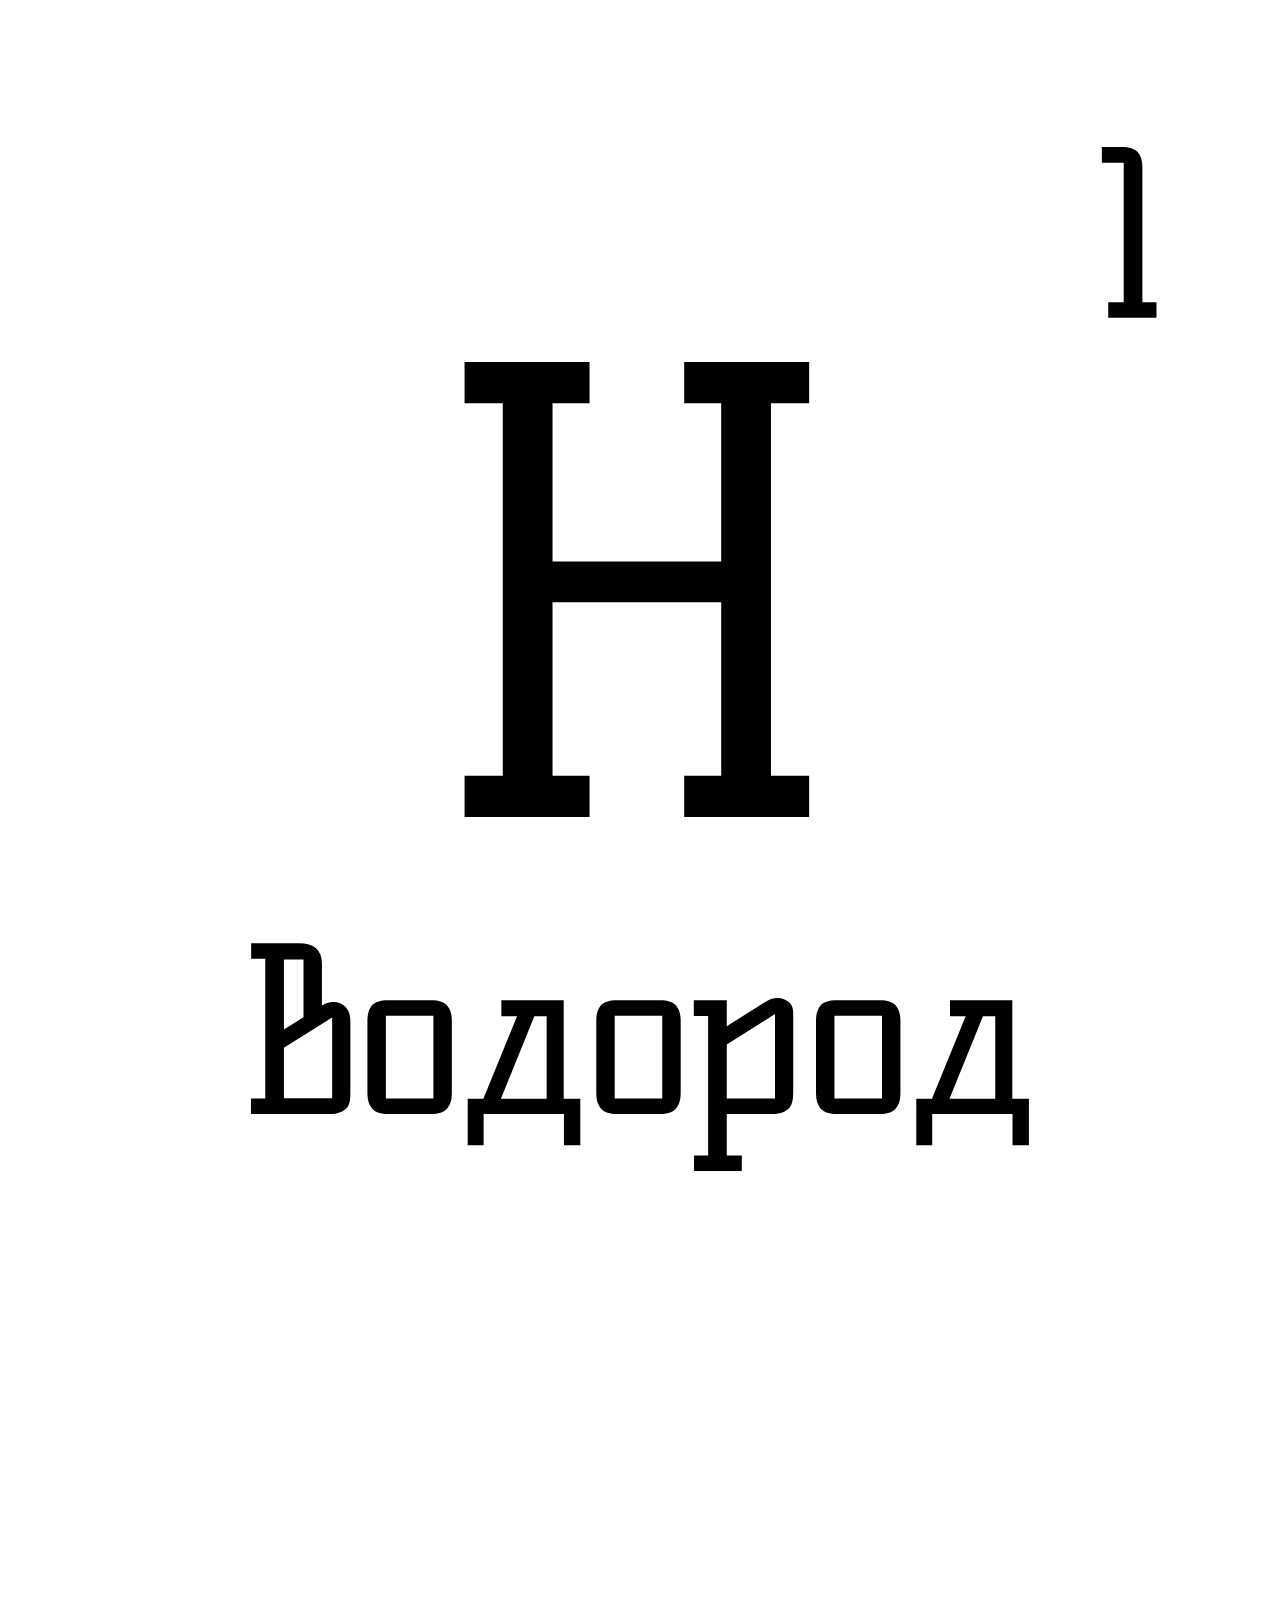
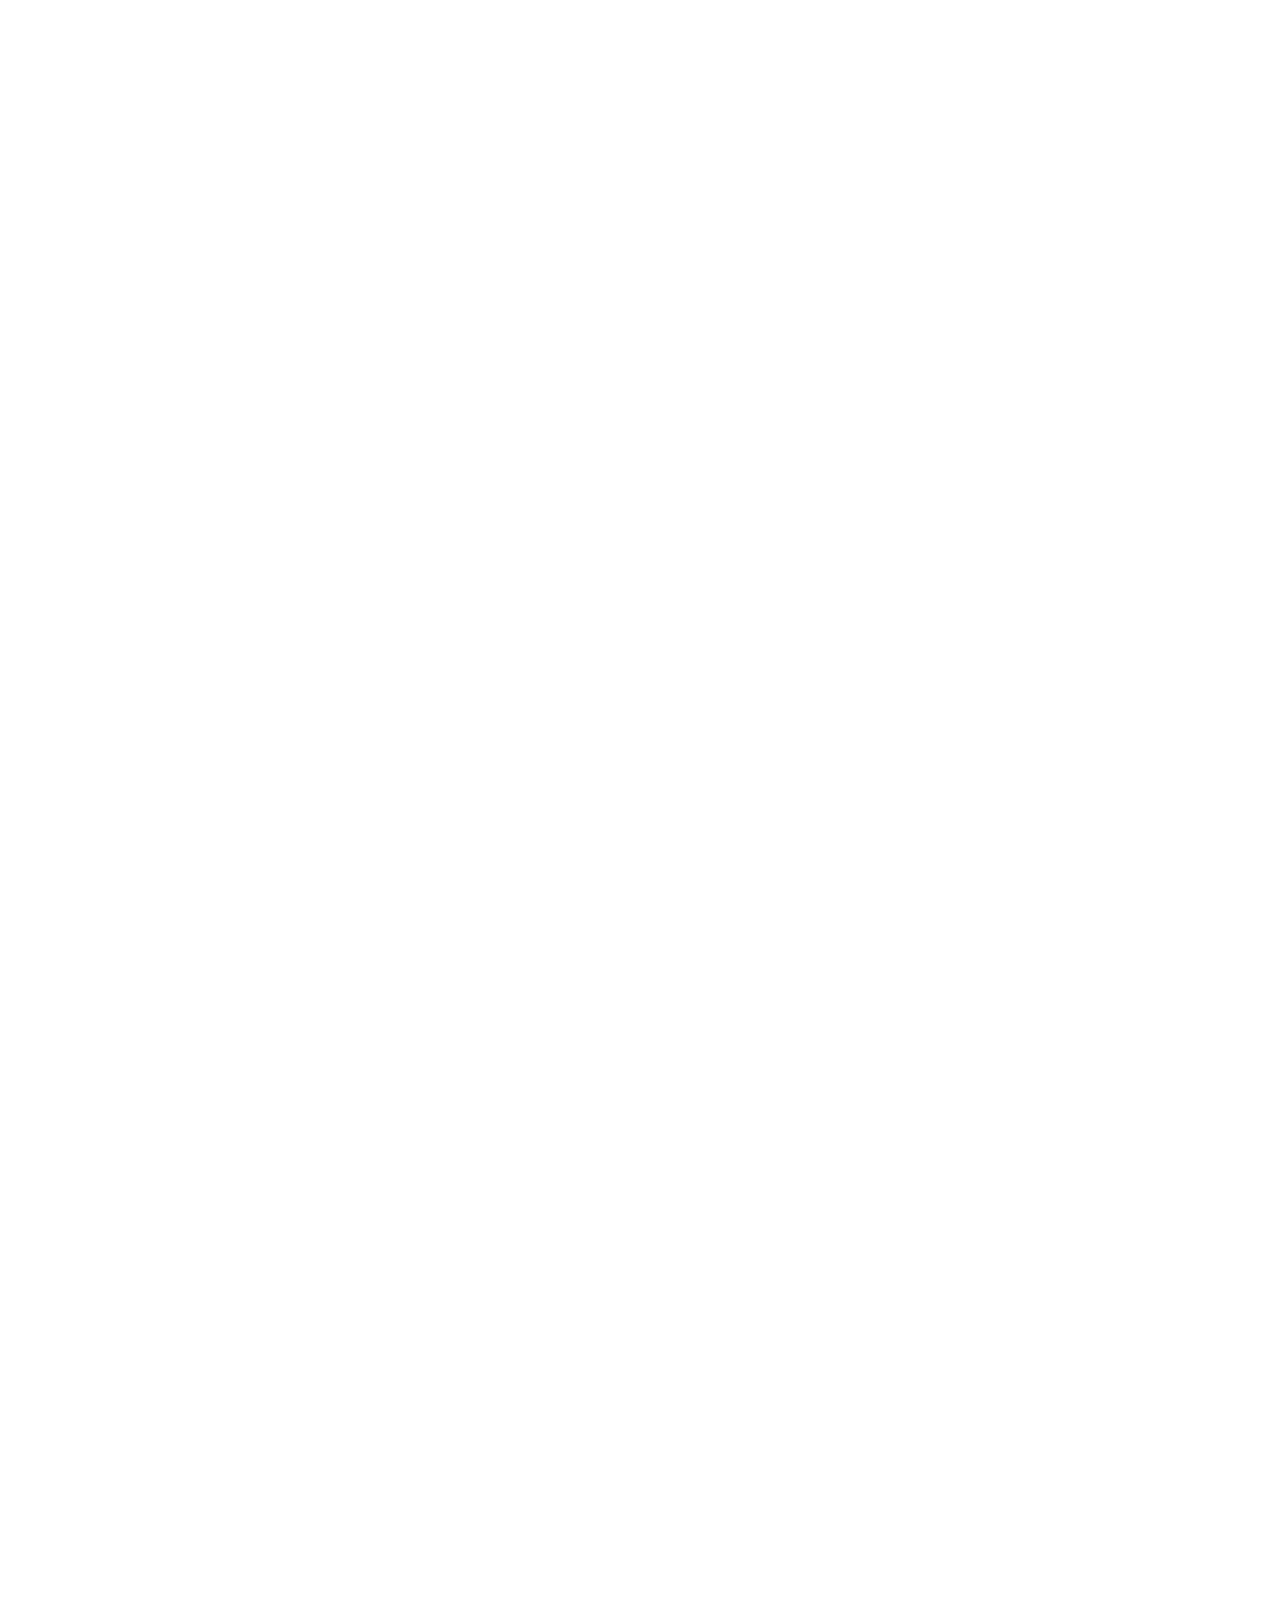
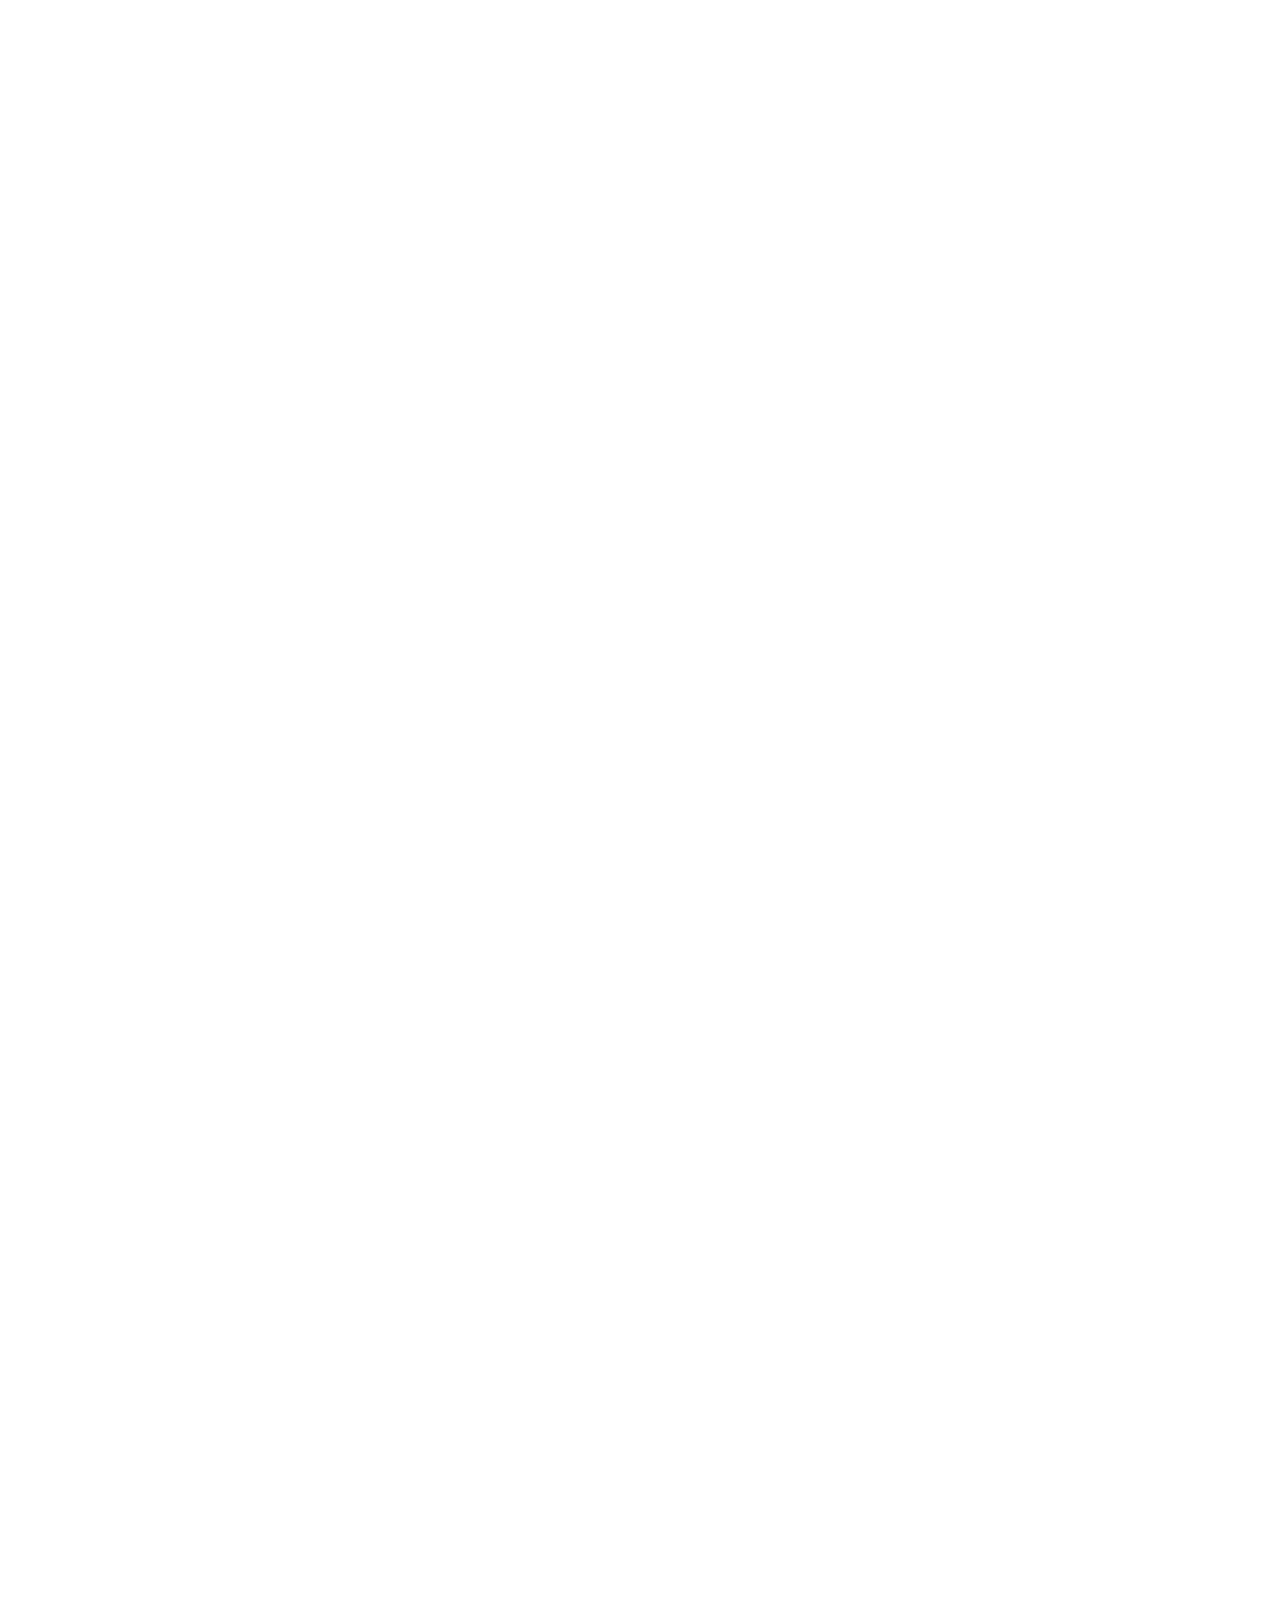
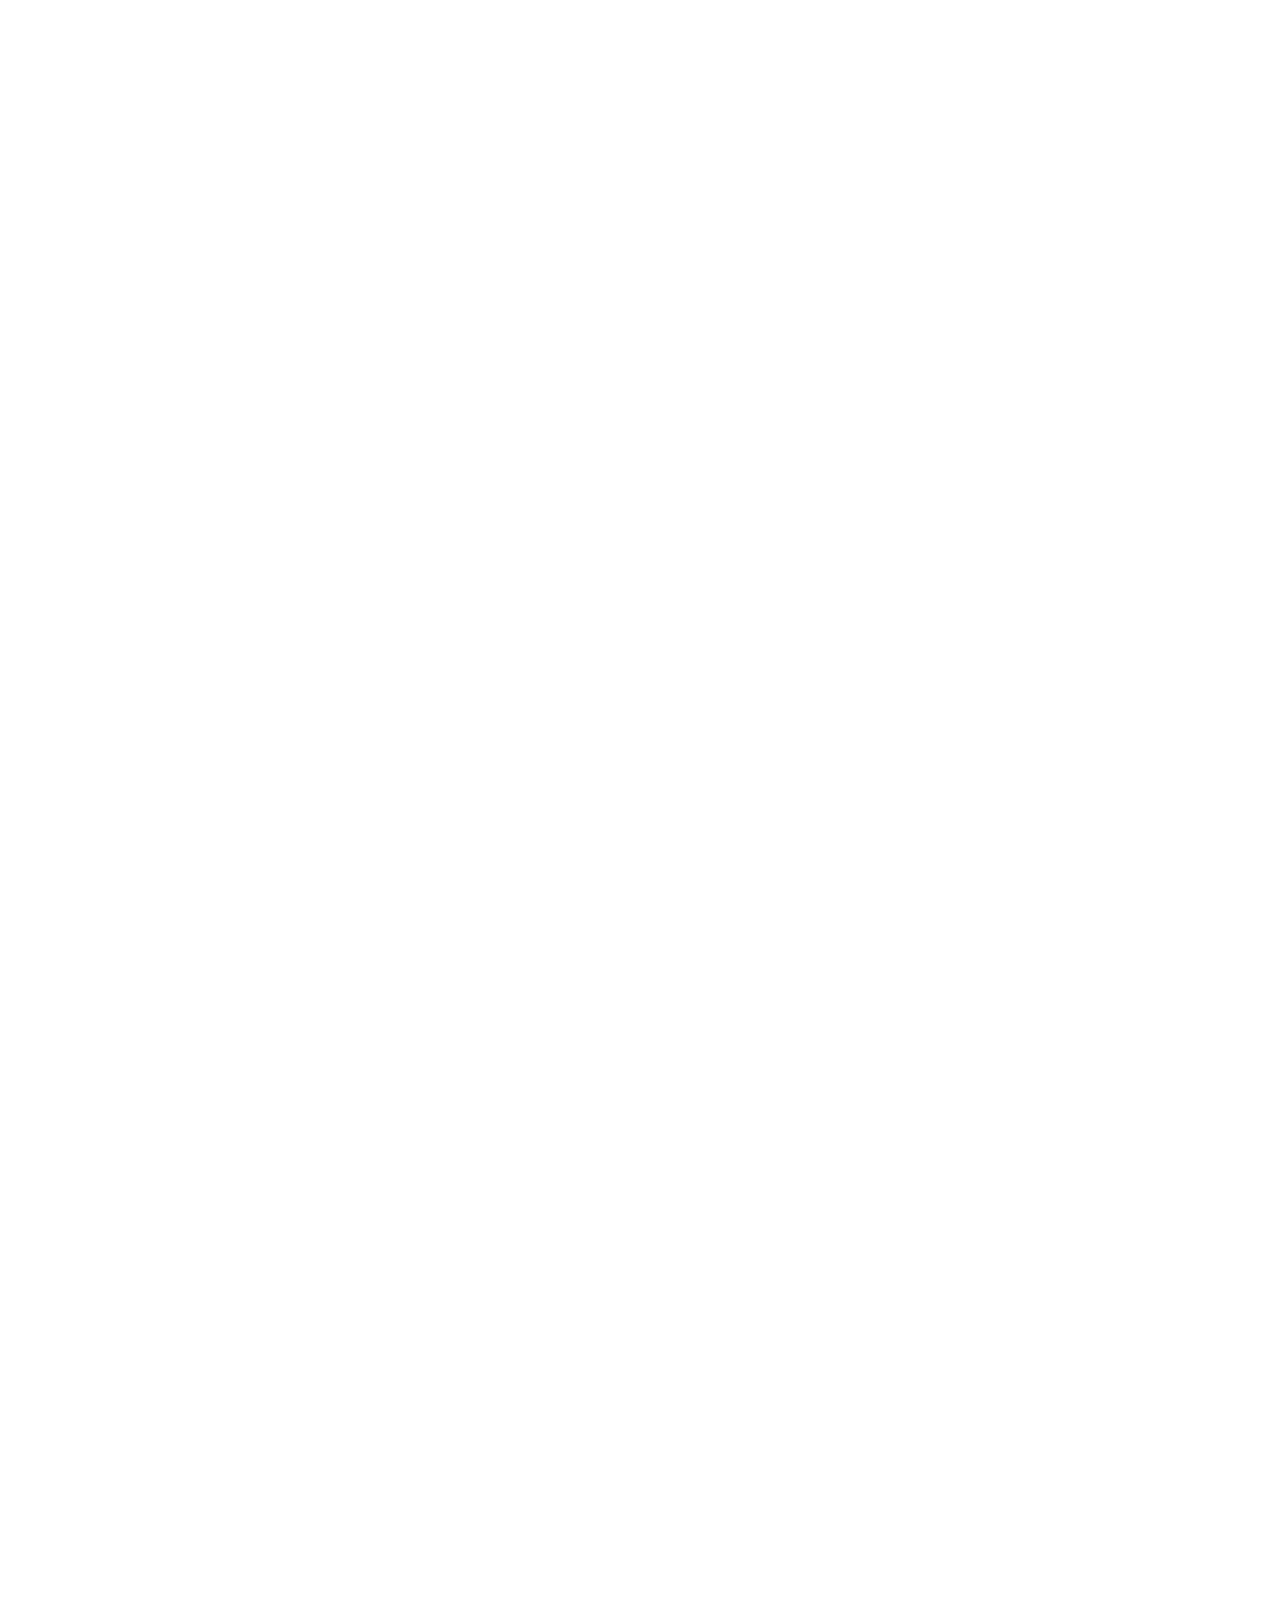
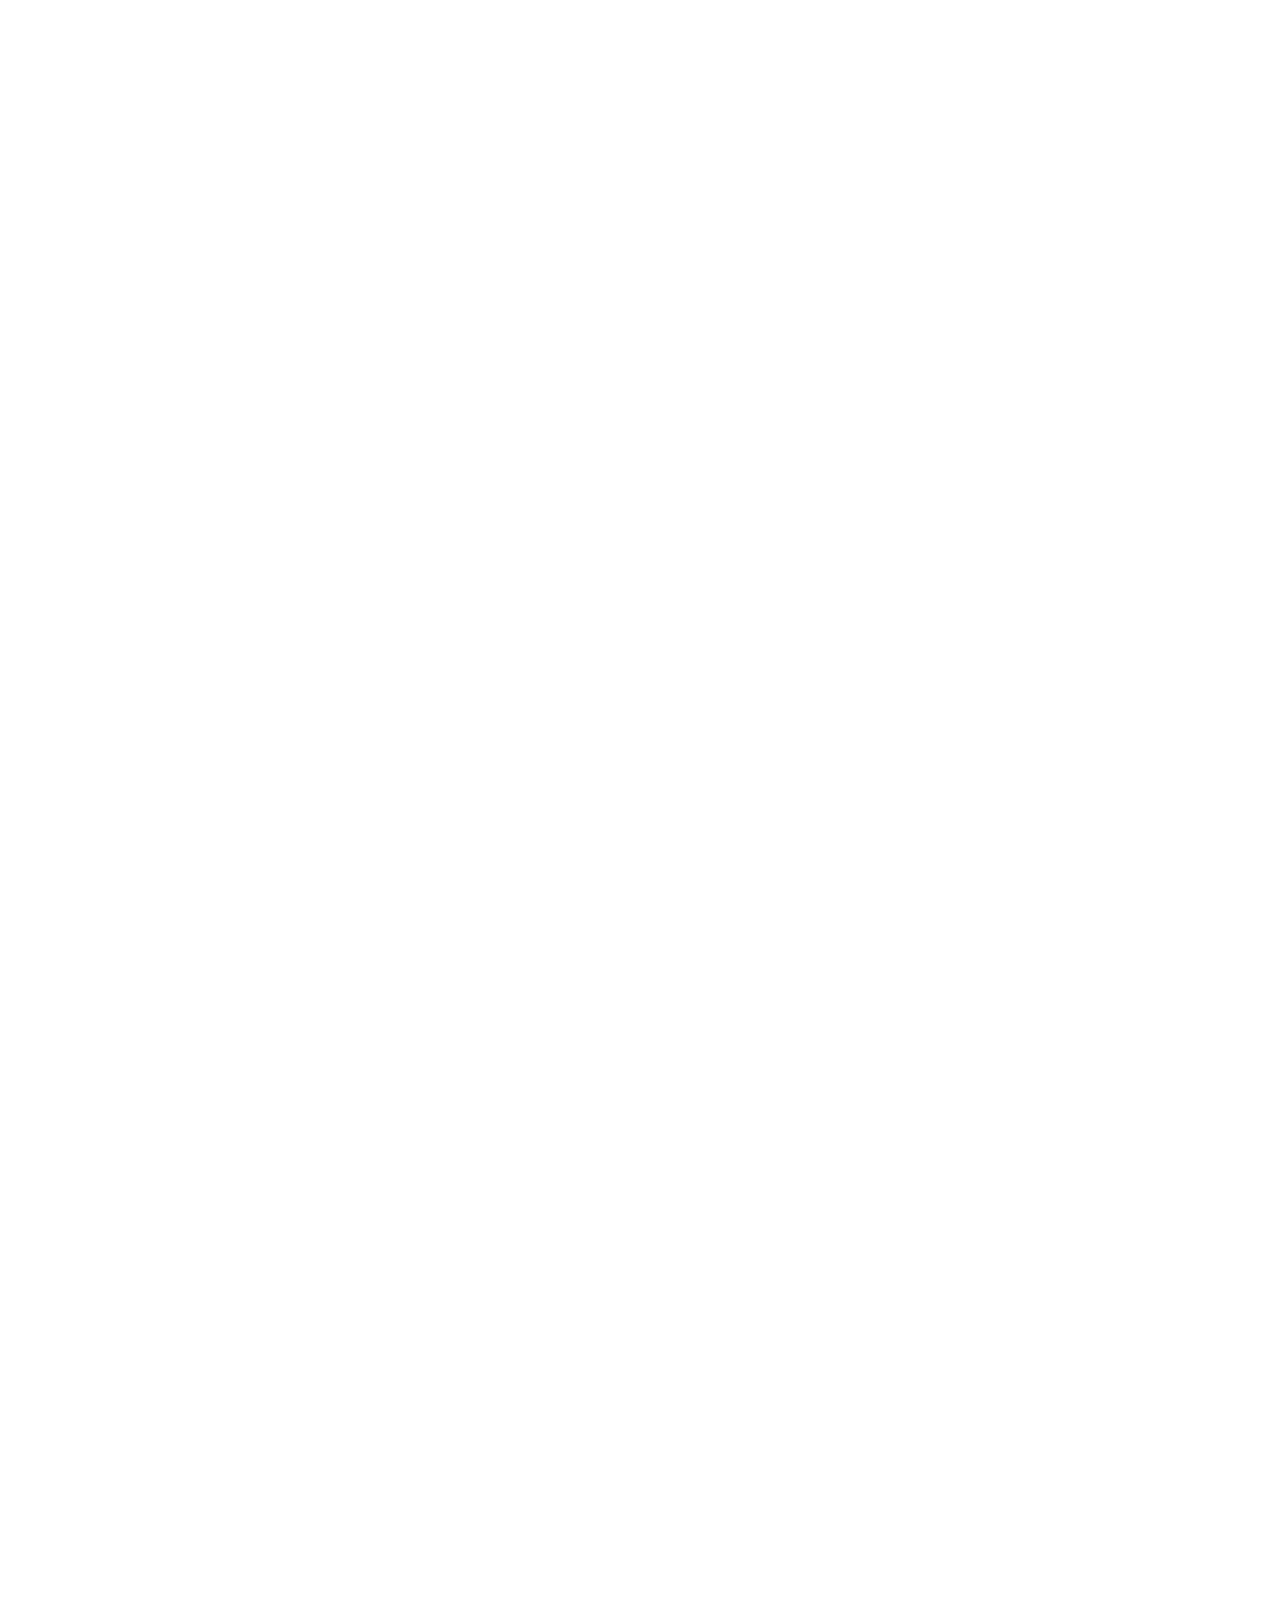
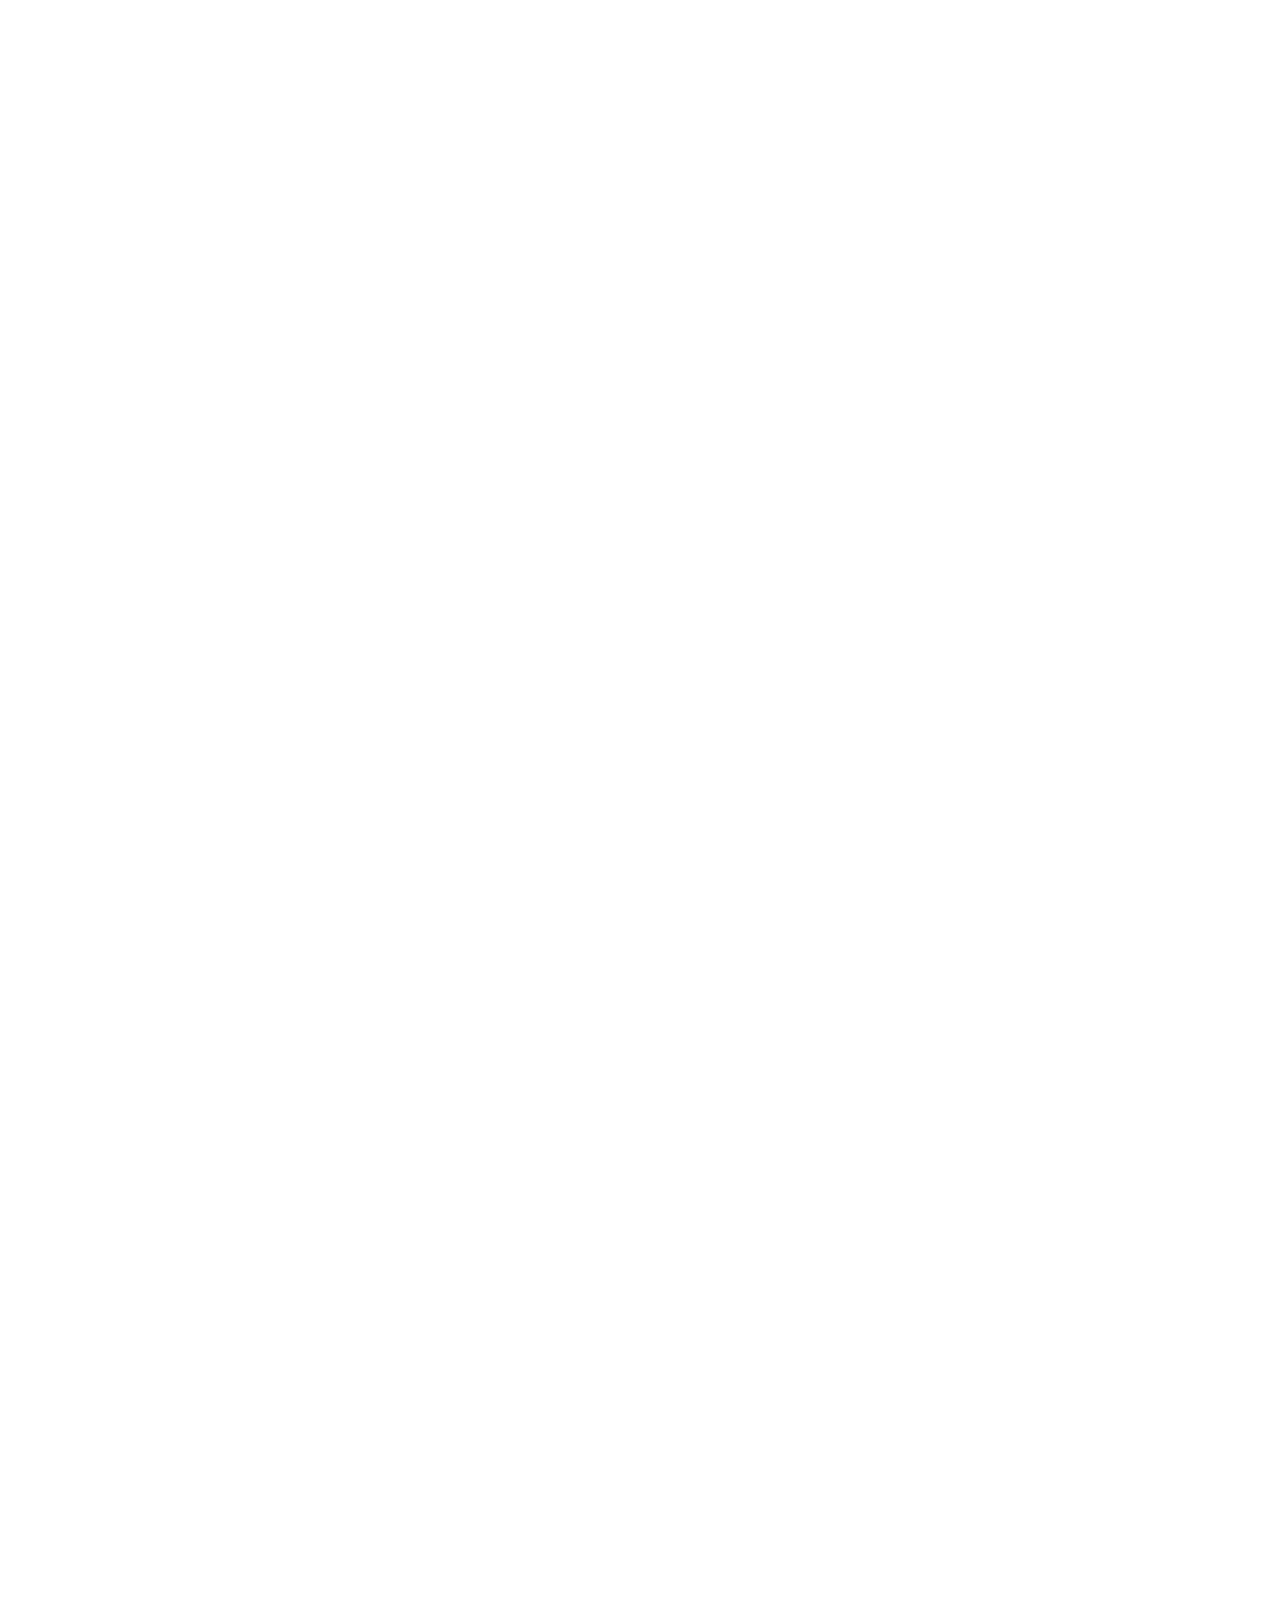
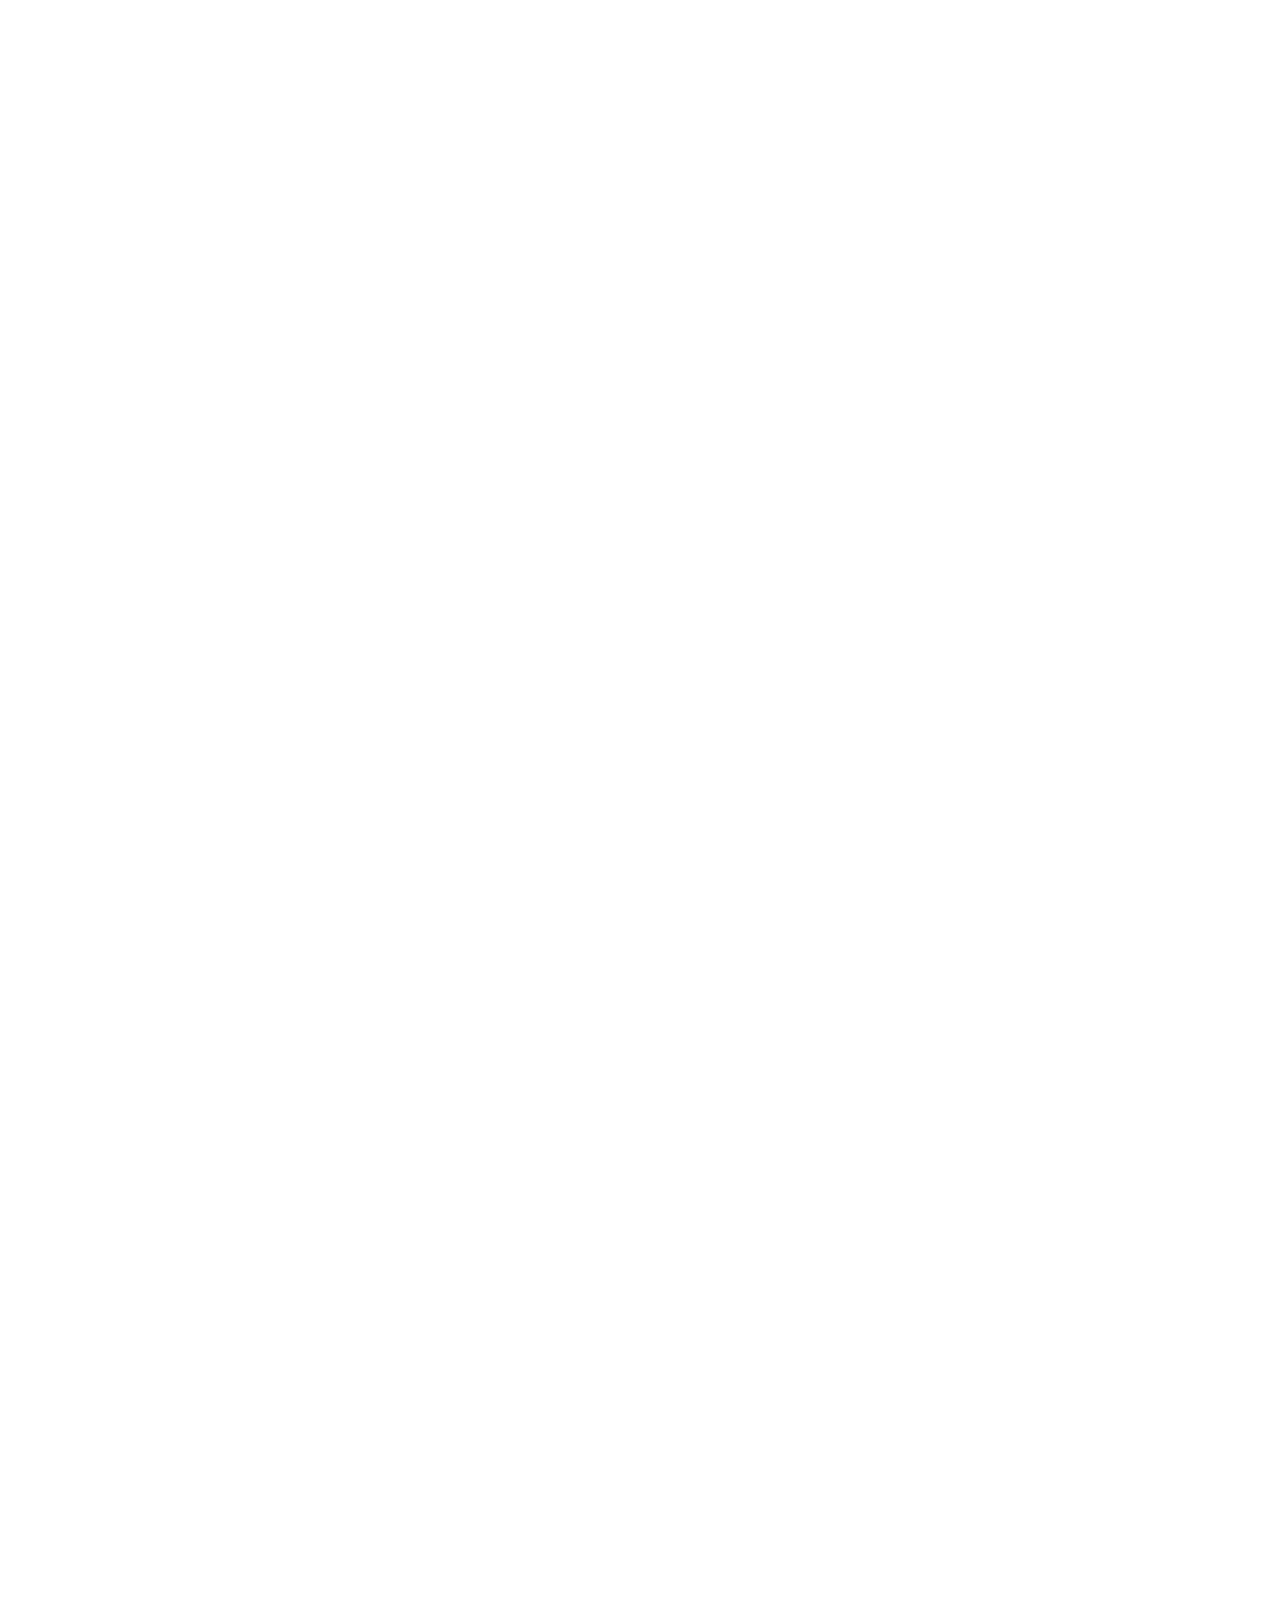
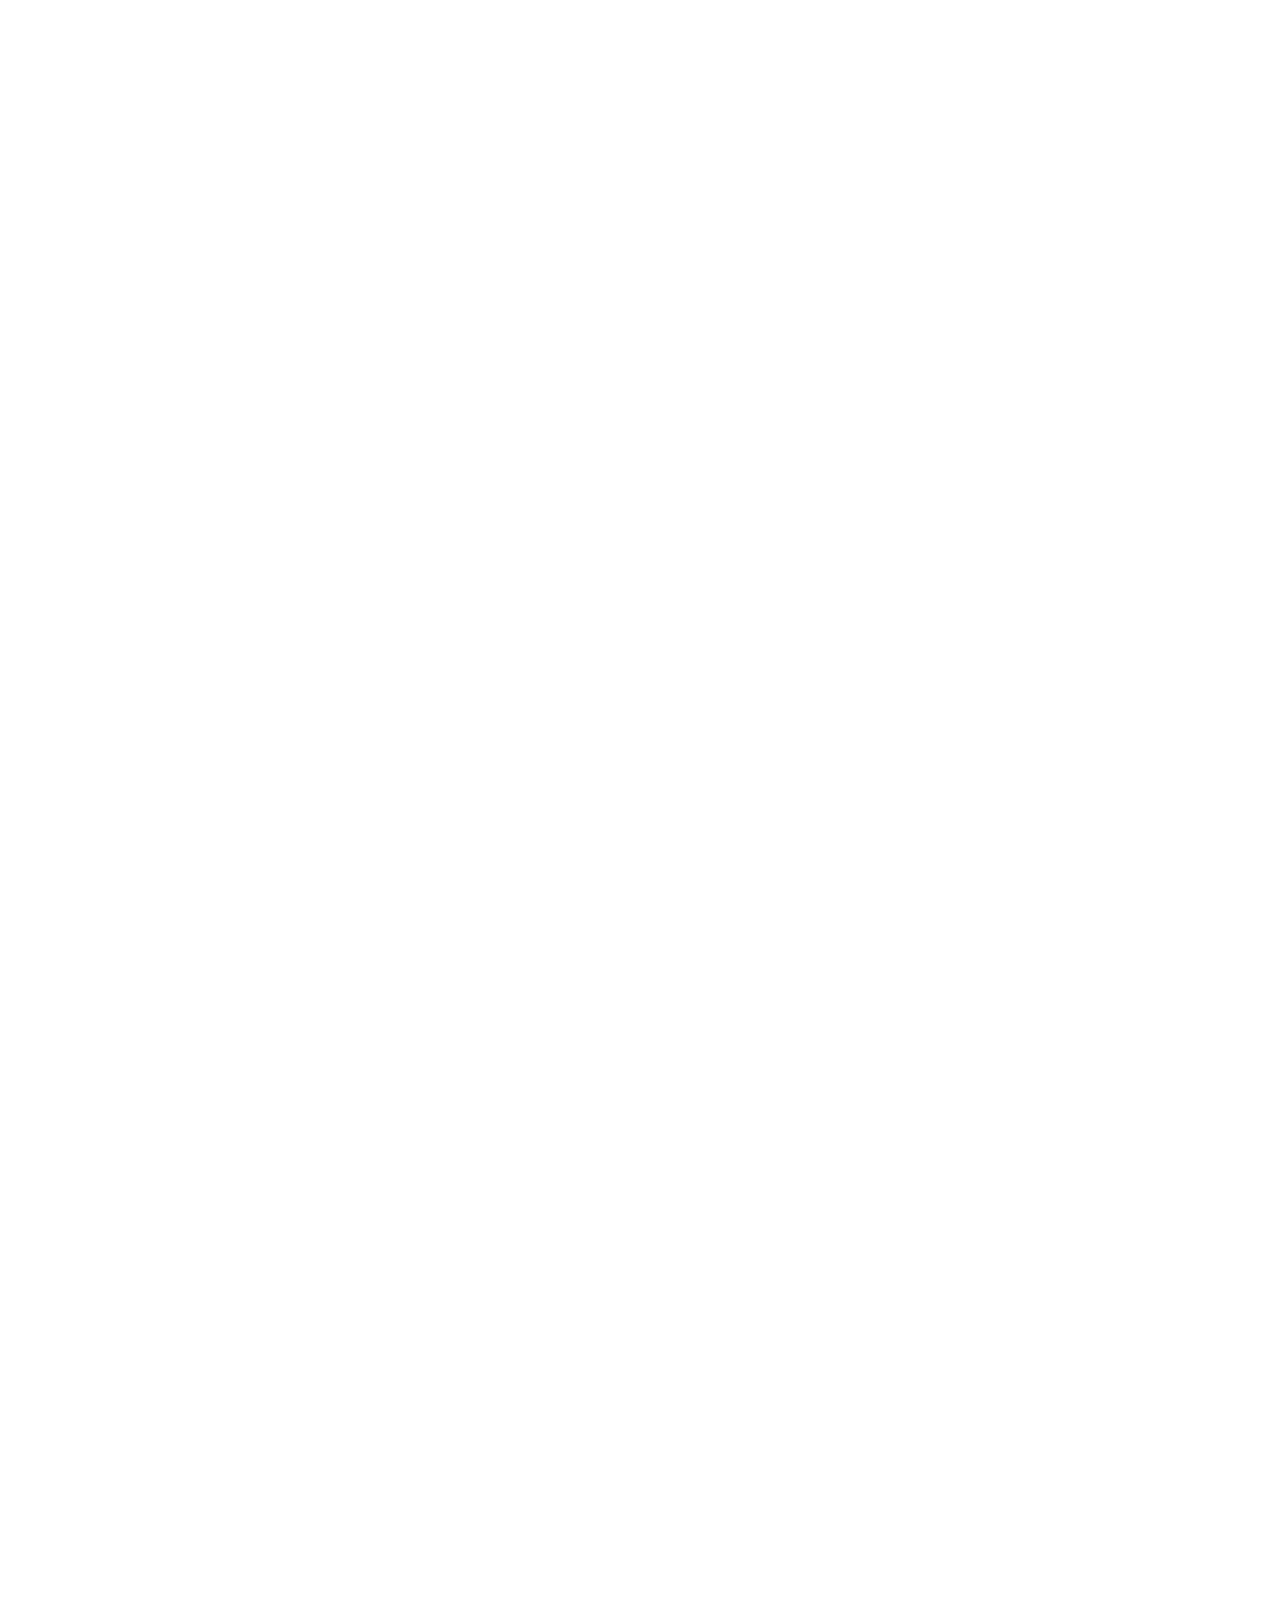
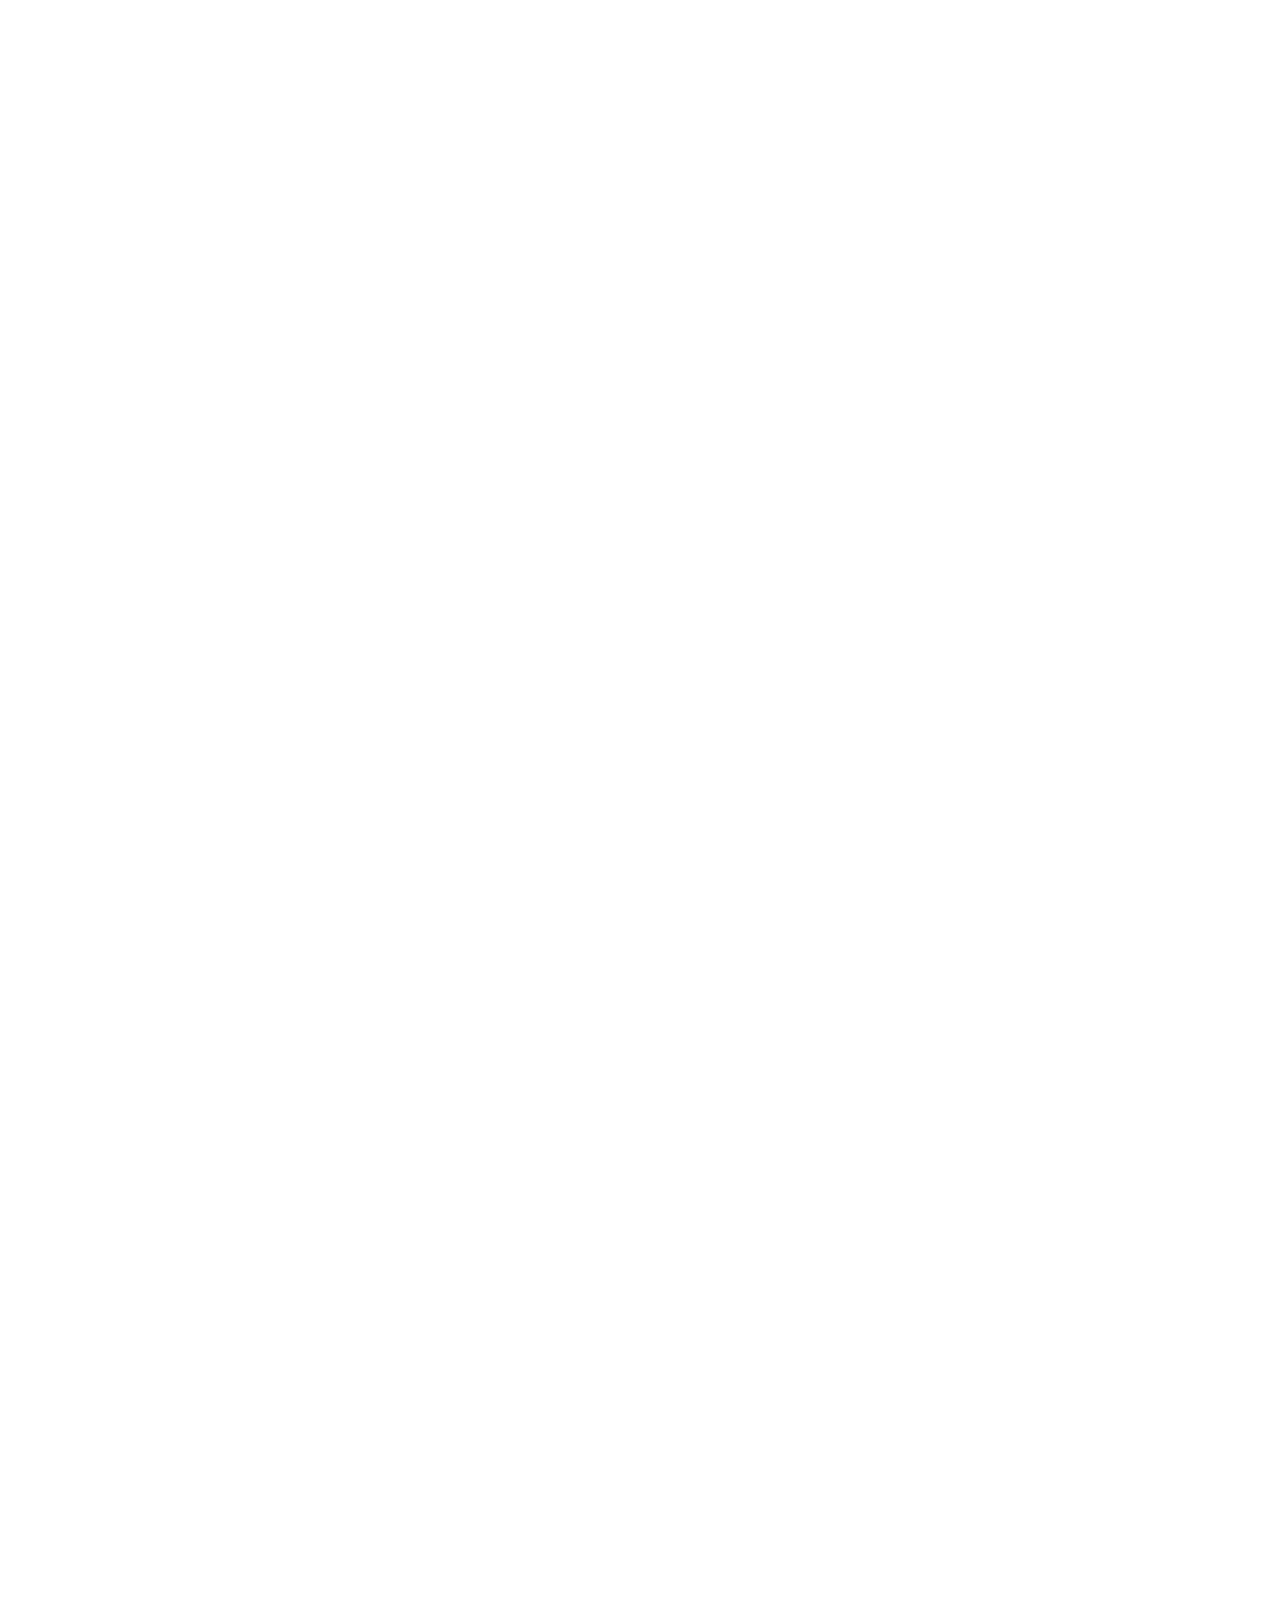
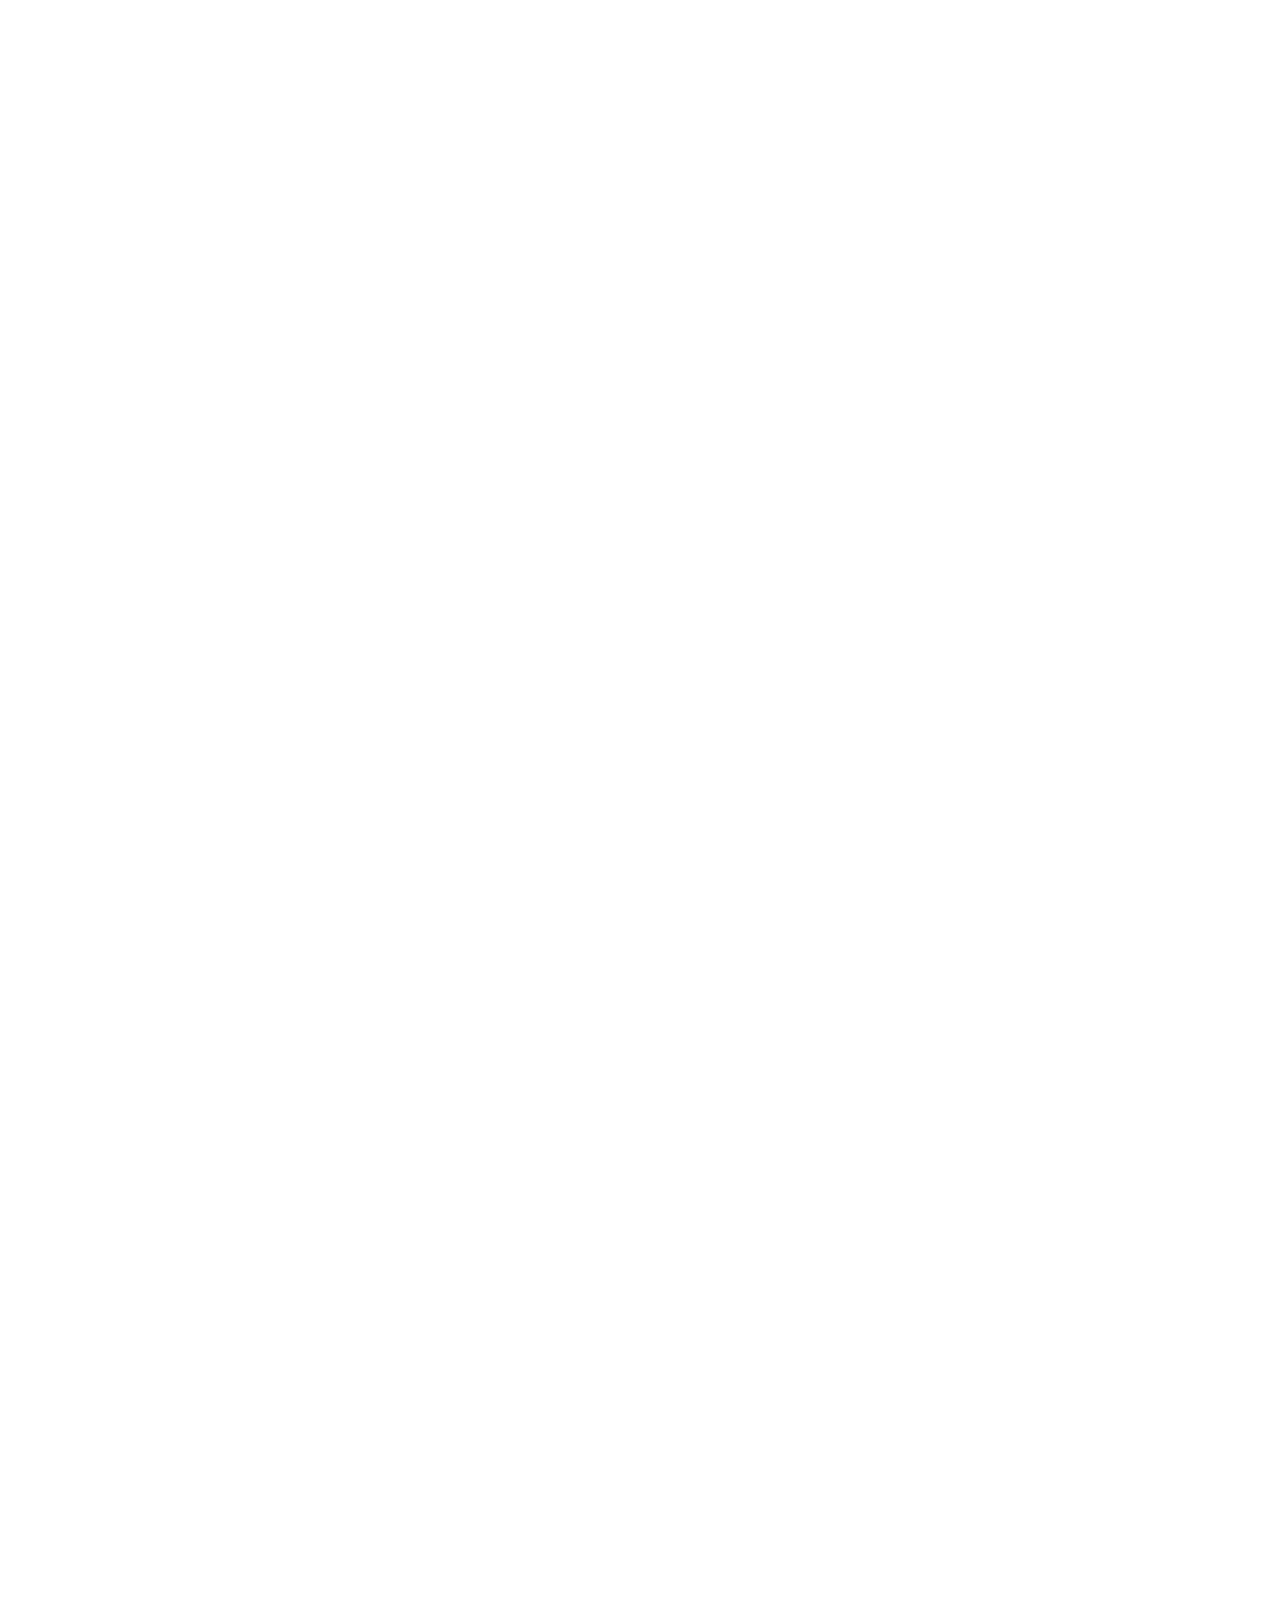
==== index.html @ f3a60f78 "step one" ====
<!DOCTYPE html>
<html lang="en">

<head>
    <meta charset="UTF-8">
    <meta name="viewport" content="width=device-width, initial-scale=1.0">
    <meta http-equiv="X-UA-Compatible" content="ie=edge">
    <title>Document</title>

</head>

<body>
    <div id="PerTab">
        <div class="per per_one">
            <svg viewBox="0 0 200 200" class="elem gro_one">
                <rect class="elem_border" fill="#5B9B59"/>
                <path d="M120.72 62.528V121.472H126.768V128H106.992V121.472H112.848V94.016H86.16V121.472H92.016V128H72.24V121.472H78.288V62.528H72.24V56H92.016V62.528H86.16V87.584H112.848V62.528H106.992V56H126.768V62.528H120.72Z"
                />
                <path d="M174.088 46.552H176.536V24.484H173.08V22H176.176C177.4 22 178.252 22.264 178.732 22.792C179.236 23.32 179.488 24.088 179.488 25.096V46.552H181.72V49H174.088V46.552Z"
                />
                <path d="M49.672 157.864C50.176 157.48 50.788 157.288 51.508 157.288C52.252 157.288 52.876 157.54 53.38 158.044C53.908 158.548 54.172 159.328 54.172 160.384V171.832C54.172 172.84 54.016 173.536 53.704 173.92C53.08 174.64 52.168 175 50.968 175H38.44V172.552H40.708V150.448H38.476V148H46C48.448 148 49.672 149.068 49.672 151.204V157.864ZM46.756 159.7V150.556H43.66V161.644L46.756 159.7ZM51.292 159.736L43.66 164.524V172.516H51.292V159.736ZM60.2183 175C58.9943 175 58.1303 174.724 57.6263 174.172C57.1223 173.596 56.8703 172.804 56.8703 171.796V160.204C56.8703 159.244 57.0863 158.476 57.5183 157.9C57.9743 157.3 58.8743 157 60.2183 157H66.8783C68.1983 157 69.0863 157.3 69.5423 157.9C69.9983 158.476 70.2263 159.244 70.2263 160.204V171.796C70.2263 172.804 69.9743 173.596 69.4703 174.172C68.9663 174.724 68.1023 175 66.8783 175H60.2183ZM59.7863 172.552H67.3103V159.448H59.7863V172.552ZM87.9636 179.932V175H75.2556V179.932H72.7356V172.588H75.2196L80.5476 159.52H78.0636V157H87.9276V172.588H90.5556V179.932H87.9636ZM85.2276 159.52H83.2836L77.9916 172.588H85.2276V159.52ZM96.4293 175C95.2053 175 94.3413 174.724 93.8373 174.172C93.3333 173.596 93.0813 172.804 93.0813 171.796V160.204C93.0813 159.244 93.2973 158.476 93.7293 157.9C94.1853 157.3 95.0853 157 96.4293 157H103.089C104.409 157 105.297 157.3 105.753 157.9C106.209 158.476 106.437 159.244 106.437 160.204V171.796C106.437 172.804 106.185 173.596 105.681 174.172C105.177 174.724 104.313 175 103.089 175H96.4293ZM95.9973 172.552H103.521V159.448H95.9973V172.552ZM113.731 172.552H121.363V159.196L113.731 163.984V172.552ZM108.547 181.552H110.779V159.484H108.511V157H113.731V161.104L119.959 157.18C120.535 156.82 121.147 156.64 121.795 156.64C122.443 156.64 123.007 156.844 123.487 157.252C123.991 157.636 124.243 158.212 124.243 158.98V171.616C124.243 172.72 124.075 173.476 123.739 173.884C123.163 174.628 122.251 175 121.003 175H113.731V181.552H116.107V184H108.547V181.552ZM131.199 175C129.975 175 129.111 174.724 128.607 174.172C128.103 173.596 127.851 172.804 127.851 171.796V160.204C127.851 159.244 128.067 158.476 128.499 157.9C128.955 157.3 129.855 157 131.199 157H137.859C139.179 157 140.067 157.3 140.523 157.9C140.979 158.476 141.207 159.244 141.207 160.204V171.796C141.207 172.804 140.955 173.596 140.451 174.172C139.947 174.724 139.083 175 137.859 175H131.199ZM130.767 172.552H138.291V159.448H130.767V172.552ZM158.944 179.932V175H146.236V179.932H143.716V172.588H146.2L151.528 159.52H149.044V157H158.908V172.588H161.536V179.932H158.944ZM156.208 159.52H154.264L148.972 172.588H156.208V159.52Z"
                />
            </svg>
            <svg viewBox="0 0 200 200" class="elem">
                <rect class="skip elem_border"/>
            </svg>
            <svg viewBox="0 0 200 200" class="elem">
                <rect class="skip elem_border"/>
            </svg>
            <svg viewBox="0 0 200 200" class="elem">
                <rect class="skip elem_border"/>
            </svg>
            <svg viewBox="0 0 200 200" class="elem">
                <rect class="skip elem_border"/>
            </svg>
            <svg viewBox="0 0 200 200" class="elem">
                <rect class="skip elem_border"/>
            </svg>
            <svg viewBox="0 0 200 200" class="elem">
                <rect class="skip elem_border"/>
            </svg>
            <svg viewBox="0 0 200 200" class="elem">
                <rect class="skip elem_border"/>
            </svg>
            <svg viewBox="0 0 200 200" class="elem">
                <rect class="skip elem_border"/>
            </svg>
            <svg viewBox="0 0 200 200" class="elem">
                <rect class="skip elem_border"/>
            </svg>
            <svg viewBox="0 0 200 200" class="elem">
                <rect class="skip elem_border"/>
            </svg>
            <svg viewBox="0 0 200 200" class="elem">
                <rect class="skip elem_border"/>
            </svg>
            <svg viewBox="0 0 200 200" class="elem">
                <rect class="skip elem_border"/>
            </svg>
            <svg viewBox="0 0 200 200" class="elem">
                <rect class="skip elem_border"/>
            </svg>
            <svg viewBox="0 0 200 200" class="elem">
                <rect class="skip elem_border"/>
            </svg>
            <svg viewBox="0 0 200 200" class="elem">
                <rect class="skip elem_border"/>
            </svg>
            <svg viewBox="0 0 200 200" class="elem">
                <rect class="skip elem_border"/>
            </svg>
            <svg viewBox="0 0 200 200" class="elem gro_eighteen">
                <rect class="elem_border" fill="#659DAF"/>
                <path d="M98.72 62.528V121.472H104.768V128H84.992V121.472H90.848V94.016H64.16V121.472H70.016V128H50.24V121.472H56.288V62.528H50.24V56H70.016V62.528H64.16V87.584H90.848V62.528H84.992V56H104.768V62.528H98.72ZM115.831 89.408C115.831 83.072 119.127 79.904 125.719 79.904H141.943C145.079 79.904 147.351 80.512 148.759 81.728C150.167 82.944 150.871 85.184 150.871 88.448V97.376L123.511 114.656V121.472H143.287V115.904H150.871V120.992C150.871 122.912 150.263 124.576 149.047 125.984C147.895 127.328 145.943 128 143.191 128H123.511C120.759 128 118.775 127.328 117.559 125.984C116.407 124.576 115.831 122.912 115.831 120.992V89.408ZM123.511 106.88L143.191 94.496V86.528H123.511V106.88Z"
                />
                <path d="M165.8 42.484C165.8 40.516 166.448 39.124 167.744 38.308L178.112 31.864V24.448H168.644V28.84H165.836V22H176.312C178.088 22 179.336 22.312 180.056 22.936C180.728 23.512 181.064 24.592 181.064 26.176V30.388C181.064 32.044 180.476 33.232 179.3 33.952L168.608 40.72V46.552H178.076V43.24H181.1V49H165.8V42.484Z"
                />
                <path d="M59.38 172.552H61.72V175H54.16V172.552H56.428V150.448H54.16V148H69.748V154.66H67.3V150.448H59.38V172.552ZM68.9523 160.528C68.9523 158.152 70.1883 156.964 72.6603 156.964H78.7443C79.9203 156.964 80.7723 157.192 81.3003 157.648C81.8283 158.104 82.0923 158.944 82.0923 160.168V163.516L71.8323 169.996V172.552H79.2483V170.464H82.0923V172.372C82.0923 173.092 81.8643 173.716 81.4083 174.244C80.9763 174.748 80.2443 175 79.2123 175H71.8323C70.8003 175 70.0563 174.748 69.6003 174.244C69.1683 173.716 68.9523 173.092 68.9523 172.372V160.528ZM71.8323 167.08L79.2123 162.436V159.448H71.8323V167.08ZM101.901 172.588V175H94.4491V172.588H96.8251V159.52H94.5931L89.9851 171.796C89.6011 172.828 89.1331 173.62 88.5811 174.172C88.0531 174.724 87.2611 175 86.2051 175H84.1891V172.588H86.9971L92.0371 159.52H89.6251V157H99.5611V172.588H101.901ZM120.856 172.552H123.16V175H118.048V161.716L110.164 175H105.124V172.48H107.428V159.52H105.124V157H110.2V170.176L118.048 157H123.16V159.52H120.856V172.552ZM142.125 172.552H144.429V175H139.317V161.716L131.433 175H126.393V172.48H128.697V159.52H126.393V157H131.469V170.176L139.317 157H144.429V159.52H142.125V172.552ZM141.081 149.908C141.081 151.468 140.541 152.776 139.461 153.832C138.357 154.888 137.061 155.416 135.573 155.416C134.037 155.416 132.729 154.876 131.649 153.796C130.569 152.716 130.029 151.42 130.029 149.908H131.937C131.937 150.868 132.285 151.708 132.981 152.428C133.701 153.124 134.565 153.472 135.573 153.472C136.557 153.472 137.397 153.124 138.093 152.428C138.813 151.708 139.173 150.868 139.173 149.908H141.081Z"
                />
            </svg>

        </div>
        <div class="per per_two">
            <svg viewBox="0 0 200 200" class="elem gro_one">
                <rect class="elem_border" fill="#B73636"/>
                <path d="M66.24 121.472H72.288V62.528H66.24V56H86.4V62.528H80.16V121.472H100.32V110.24H106.848V128H66.24V121.472ZM129.439 121.472H135.679V128H115.519V121.472H121.567V86.528H115.519V80H129.439V121.472ZM125.503 62.336C126.847 62.336 127.967 62.848 128.863 63.872C129.823 64.832 130.303 66.016 130.303 67.424C130.303 68.768 129.823 69.92 128.863 70.88C127.967 71.776 126.815 72.224 125.407 72.224C124.063 72.224 122.911 71.776 121.951 70.88C121.055 69.92 120.607 68.768 120.607 67.424C120.607 66.016 121.087 64.832 122.047 63.872C123.007 62.848 124.159 62.336 125.503 62.336Z"
                />
                <path d="M181.704 24.448L172.884 33.232H177.528C179.112 33.232 180.204 33.556 180.804 34.204C181.38 34.828 181.668 35.908 181.668 37.444V44.176C181.668 44.968 181.62 45.676 181.524 46.3C181.428 46.9 181.2 47.392 180.84 47.776C180.144 48.592 178.764 49 176.7 49H171.228C168.588 49 167.148 47.992 166.908 45.976C166.836 45.376 166.8 44.74 166.8 44.068V42.16H169.428V46.768H178.752V35.572H169.428V33.232L178.356 24.448H169.428V26.968H166.8V22H181.704V24.448Z"
                />
                <path d="M70.636 172.516V175H63.436V172.516H65.56V150.448H63.58L56.164 171.436C55.54 173.812 54.148 175 51.988 175H49.9V172.552H53.032L60.88 150.448H58.036V148H68.512V172.516H70.636ZM89.2387 172.552H91.5427V175H86.4307V161.716L78.5467 175H73.5067V172.48H75.8107V159.52H73.5067V157H78.5827V170.176L86.4307 157H91.5427V159.52H89.2387V172.552ZM96.9363 172.552H99.7443V159.556H96.5763V162.904H94.0563V157H108.276V162.904H105.828V159.556H102.588V172.552H105.396V175H96.9363V172.552ZM126.54 172.552H128.844V175H123.732V161.716L115.848 175H110.808V172.48H113.112V159.52H110.808V157H115.884V170.176L123.732 157H128.844V159.52H126.54V172.552ZM147.809 172.552H150.113V175H145.001V161.716L137.117 175H132.077V172.48H134.381V159.52H132.077V157H137.153V170.176L145.001 157H150.113V159.52H147.809V172.552ZM146.765 149.908C146.765 151.468 146.225 152.776 145.145 153.832C144.041 154.888 142.745 155.416 141.257 155.416C139.721 155.416 138.413 154.876 137.333 153.796C136.253 152.716 135.713 151.42 135.713 149.908H137.621C137.621 150.868 137.969 151.708 138.665 152.428C139.385 153.124 140.249 153.472 141.257 153.472C142.241 153.472 143.081 153.124 143.777 152.428C144.497 151.708 144.857 150.868 144.857 149.908H146.765Z"
                />
            </svg>
            <svg viewBox="0 0 200 200" class="elem gro_two">
                <rect class="elem_border" fill="#B78B36"/>
                <path d="M86.712 82.304C88.056 81.28 89.688 80.768 91.608 80.768C93.592 80.768 95.256 81.44 96.6 82.784C98.008 84.128 98.712 86.208 98.712 89.024V119.552C98.712 122.24 98.296 124.096 97.464 125.12C95.8 127.04 93.368 128 90.168 128H56.76V121.472H62.808V62.432H56.856V56H76.92C83.448 56 86.712 58.848 86.712 64.544V82.304ZM78.936 87.2V62.432H70.68V92.384L78.936 87.2ZM91.032 87.296L70.68 100.064V121.376H91.032V87.296ZM109.238 89.408C109.238 83.072 112.534 79.904 119.126 79.904H135.35C138.486 79.904 140.758 80.512 142.166 81.728C143.574 82.944 144.278 85.184 144.278 88.448V97.376L116.918 114.656V121.472H136.694V115.904H144.278V120.992C144.278 122.912 143.67 124.576 142.454 125.984C141.302 127.328 139.35 128 136.598 128H116.918C114.166 128 112.182 127.328 110.966 125.984C109.814 124.576 109.238 122.912 109.238 120.992V89.408ZM116.918 106.88L136.598 94.496V86.528H116.918V106.88Z"
                />
                <path d="M172.812 46.552H176.772V42.052H165.36L176.736 22H179.652V39.604H182.244V42.052H179.652V46.552H182.244V49H172.812V46.552ZM176.772 27.364L169.788 39.604H176.772V27.364Z"
                />
                <path d="M45.66 161.752C48.132 163.264 49.368 164.968 49.368 166.864V170.752C49.368 172.384 49.032 173.512 48.36 174.136C47.736 174.712 46.668 175 45.156 175H32.16V172.552H34.428V150.448H32.16V148H48.432V154.66H45.984V150.448H37.38V156.532L45.66 161.752ZM46.416 165.172L37.38 159.484V172.552H46.416V165.172ZM53.3156 160.528C53.3156 158.152 54.5516 156.964 57.0236 156.964H63.1076C64.2836 156.964 65.1356 157.192 65.6636 157.648C66.1916 158.104 66.4556 158.944 66.4556 160.168V163.516L56.1956 169.996V172.552H63.6116V170.464H66.4556V172.372C66.4556 173.092 66.2276 173.716 65.7716 174.244C65.3396 174.748 64.6076 175 63.5756 175H56.1956C55.1636 175 54.4196 174.748 53.9636 174.244C53.5316 173.716 53.3156 173.092 53.3156 172.372V160.528ZM56.1956 167.08L63.5756 162.436V159.448H56.1956V167.08ZM73.7541 172.552H81.3861V159.196L73.7541 163.984V172.552ZM68.5701 181.552H70.8021V159.484H68.5341V157H73.7541V161.104L79.9821 157.18C80.5581 156.82 81.1701 156.64 81.8181 156.64C82.4661 156.64 83.0301 156.844 83.5101 157.252C84.0141 157.636 84.2661 158.212 84.2661 158.98V171.616C84.2661 172.72 84.0981 173.476 83.7621 173.884C83.1861 174.628 82.2741 175 81.0261 175H73.7541V181.552H76.1301V184H68.5701V181.552ZM103.426 172.552H105.73V175H100.618V161.716L92.7342 175H87.6942V172.48H89.9982V159.52H87.6942V157H92.7702V170.176L100.618 157H105.73V159.52H103.426V172.552ZM125.956 172.588V175H118.504V172.588H120.88V159.52H118.648L114.04 171.796C113.656 172.828 113.188 173.62 112.636 174.172C112.108 174.724 111.316 175 110.26 175H108.244V172.588H111.052L116.092 159.52H113.68V157H123.616V172.588H125.956ZM144.911 172.552H147.215V175H142.103V161.716L134.219 175H129.179V172.48H131.483V159.52H129.179V157H134.255V170.176L142.103 157H147.215V159.52H144.911V172.552ZM166.18 172.552H168.484V175H163.372V161.716L155.488 175H150.448V172.48H152.752V159.52H150.448V157H155.524V170.176L163.372 157H168.484V159.52H166.18V172.552ZM165.136 149.908C165.136 151.468 164.596 152.776 163.516 153.832C162.412 154.888 161.116 155.416 159.628 155.416C158.092 155.416 156.784 154.876 155.704 153.796C154.624 152.716 154.084 151.42 154.084 149.908H155.992C155.992 150.868 156.34 151.708 157.036 152.428C157.756 153.124 158.62 153.472 159.628 153.472C160.612 153.472 161.452 153.124 162.148 152.428C162.868 151.708 163.228 150.868 163.228 149.908H165.136Z"
                />
            </svg>
            <svg viewBox="0 0 200 200" class="elem">
                <rect class="skip elem_border"/>
            </svg>
            <svg viewBox="0 0 200 200" class="elem">
                <rect class="skip elem_border"/>
            </svg>
            <svg viewBox="0 0 200 200" class="elem">
                <rect class="skip elem_border"/>
            </svg>
            <svg viewBox="0 0 200 200" class="elem">
                <rect class="skip elem_border"/>
            </svg>
            <svg viewBox="0 0 200 200" class="elem">
                <rect class="skip elem_border"/>
            </svg>
            <svg viewBox="0 0 200 200" class="elem">
                <rect class="skip elem_border"/>
            </svg>
            <svg viewBox="0 0 200 200" class="elem">
                <rect class="skip elem_border"/>
            </svg>
            <svg viewBox="0 0 200 200" class="elem">
                <rect class="skip elem_border"/>
            </svg>
            <svg viewBox="0 0 200 200" class="elem">
                <rect class="skip elem_border"/>
            </svg>
            <svg viewBox="0 0 200 200" class="elem">
                <rect class="skip elem_border"/>
            </svg>
            <svg viewBox="0 0 200 200" class="elem gro_one">
                <rect class="elem_border" fill="#8FA318"/>
                <path d="M108.712 82.304C110.056 81.28 111.688 80.768 113.608 80.768C115.592 80.768 117.256 81.44 118.6 82.784C120.008 84.128 120.712 86.208 120.712 89.024V119.552C120.712 122.24 120.296 124.096 119.464 125.12C117.8 127.04 115.368 128 112.168 128H78.76V121.472H84.808V62.432H78.856V56H98.92C105.448 56 108.712 58.848 108.712 64.544V82.304ZM100.936 87.2V62.432H92.68V92.384L100.936 87.2ZM113.032 87.296L92.68 100.064V121.376H113.032V87.296Z"
                />
                <path d="M178.464 32.548C179.832 32.548 180.756 32.848 181.236 33.448C181.644 33.976 181.848 34.84 181.848 36.04V44.644C181.848 46.012 181.644 46.96 181.236 47.488C180.852 48.016 180.372 48.4 179.796 48.64C179.244 48.88 178.5 49 177.564 49H170.868C168.564 49 167.256 48.136 166.944 46.408C166.848 45.88 166.8 45.304 166.8 44.68V42.16H169.608V46.552H178.932V34.996H167.196V22H180.768V24.448H170.004V32.548H178.464Z"
                />
                <path d="M86.66 161.752C89.132 163.264 90.368 164.968 90.368 166.864V170.752C90.368 172.384 90.032 173.512 89.36 174.136C88.736 174.712 87.668 175 86.156 175H73.16V172.552H75.428V150.448H73.16V148H89.432V154.66H86.984V150.448H78.38V156.532L86.66 161.752ZM87.416 165.172L78.38 159.484V172.552H87.416V165.172ZM97.6636 175C96.4396 175 95.5756 174.724 95.0716 174.172C94.5676 173.596 94.3156 172.804 94.3156 171.796V160.204C94.3156 159.244 94.5316 158.476 94.9636 157.9C95.4196 157.3 96.3196 157 97.6636 157H104.324C105.644 157 106.532 157.3 106.988 157.9C107.444 158.476 107.672 159.244 107.672 160.204V171.796C107.672 172.804 107.42 173.596 106.916 174.172C106.412 174.724 105.548 175 104.324 175H97.6636ZM97.2316 172.552H104.756V159.448H97.2316V172.552ZM114.965 172.552H122.597V159.196L114.965 163.984V172.552ZM109.781 181.552H112.013V159.484H109.745V157H114.965V161.104L121.193 157.18C121.769 156.82 122.381 156.64 123.029 156.64C123.677 156.64 124.241 156.844 124.721 157.252C125.225 157.636 125.477 158.212 125.477 158.98V171.616C125.477 172.72 125.309 173.476 124.973 173.884C124.397 174.628 123.485 175 122.237 175H114.965V181.552H117.341V184H109.781V181.552Z"
                />
            </svg>
            <svg viewBox="0 0 200 200" class="elem gro_one">
                <rect class="elem_border" fill="#5B9B59"/>
                <path d="M113.072 110.24H119.6V128H90.128C84.752 128 81.488 125.888 80.336 121.664C79.952 120.448 79.76 119.136 79.76 117.728V66.368C79.76 61.696 81.392 58.56 84.656 56.96C85.872 56.32 87.376 56 89.168 56H119.6V73.76H113.072V62.528H87.632V121.472H113.072V110.24Z"
                />
                <path d="M178.932 24.268H169.752V33.052H177.6C180 33.052 181.428 33.856 181.884 35.464C182.028 35.968 182.1 36.52 182.1 37.12V44.428C182.1 46.012 181.704 47.176 180.912 47.92C180.12 48.64 178.824 49 177.024 49H171.732C169.884 49 168.6 48.652 167.88 47.956C167.16 47.236 166.8 46.096 166.8 44.536V26.284C166.8 24.292 167.58 22.984 169.14 22.36C169.692 22.12 170.352 22 171.12 22H177.744C179.712 22 180.864 22.864 181.2 24.592C181.32 25.096 181.38 25.636 181.38 26.212V27.004H178.932V24.268ZM179.148 35.536H169.752V46.552H179.148V35.536Z"
                />
                <path d="M41.736 150.448H39.9V148H46.164V150.448H44.292L49.692 165.532L55.02 150.448H52.608V148H59.556V150.448H57.648L50.232 171.436C49.824 172.564 49.32 173.44 48.72 174.064C48.12 174.688 47.232 175 46.056 175H44.04V172.552H47.172L48.36 169.204L41.736 150.448ZM58.3781 172.588H60.7181V159.556H58.3781V157H71.5901V162.904H69.0701V159.556H63.4541V172.588H66.2261V175H58.3781V172.588ZM88.2683 172.588V175H80.8163V172.588H83.1923V159.52H80.9603L76.3523 171.796C75.9683 172.828 75.5003 173.62 74.9482 174.172C74.4202 174.724 73.6283 175 72.5723 175H70.5563V172.588H73.3643L78.4043 159.52H75.9923V157H85.9283V172.588H88.2683ZM91.6711 160.528C91.6711 158.152 92.9071 156.964 95.3791 156.964H101.463C102.639 156.964 103.491 157.192 104.019 157.648C104.547 158.104 104.811 158.944 104.811 160.168V163.516L94.5511 169.996V172.552H101.967V170.464H104.811V172.372C104.811 173.092 104.583 173.716 104.127 174.244C103.695 174.748 102.963 175 101.931 175H94.5511C93.5191 175 92.7751 174.748 92.3191 174.244C91.8871 173.716 91.6711 173.092 91.6711 172.372V160.528ZM94.5511 167.08L101.931 162.436V159.448H94.5511V167.08ZM112.11 172.552H119.742V159.196L112.11 163.984V172.552ZM106.926 181.552H109.158V159.484H106.89V157H112.11V161.104L118.338 157.18C118.914 156.82 119.526 156.64 120.174 156.64C120.822 156.64 121.386 156.844 121.866 157.252C122.37 157.636 122.622 158.212 122.622 158.98V171.616C122.622 172.72 122.454 173.476 122.118 173.884C121.542 174.628 120.63 175 119.382 175H112.11V181.552H114.486V184H106.926V181.552ZM129.578 175C128.354 175 127.49 174.724 126.986 174.172C126.482 173.596 126.23 172.804 126.23 171.796V160.204C126.23 159.244 126.446 158.476 126.878 157.9C127.334 157.3 128.234 157 129.578 157H136.238C137.558 157 138.446 157.3 138.902 157.9C139.358 158.476 139.586 159.244 139.586 160.204V171.796C139.586 172.804 139.334 173.596 138.83 174.172C138.326 174.724 137.462 175 136.238 175H129.578ZM129.146 172.552H136.67V159.448H129.146V172.552ZM157.323 179.932V175H144.615V179.932H142.095V172.588H144.579L149.907 159.52H147.423V157H157.287V172.588H159.915V179.932H157.323ZM154.587 159.52H152.643L147.351 172.588H154.587V159.52Z"
                />
            </svg>
            <svg viewBox="0 0 200 200" class="elem gro_one">
                <rect class="elem_border" fill="#5B9B59"/>
                <path d="M128.784 62.528H122.736V128H113.328L86.16 71.936V121.472H92.4V128H72.24V121.472H78.288V62.528H72.24V56H87.024L114.864 113.216V62.528H108.624V56H128.784V62.528Z"
                />
                <path d="M169.356 49H166.08L178.392 24.448H168.672V29.812H166.08V22H181.02V25.672L169.356 49Z" />
                <path d="M78.724 163.12L75.52 150.448L72.316 163.12H78.724ZM86.176 172.552V175H79.156V172.552H81.1L79.3 165.388H71.74L69.94 172.552H71.92V175H64.9V172.552H67.168L73.432 148H77.68L83.836 172.552H86.176ZM100.037 163.012C100.037 164.116 99.6168 164.908 98.7768 165.388C98.4648 165.556 98.0928 165.652 97.6608 165.676C99.4368 165.724 100.325 166.516 100.325 168.052V171.832C100.325 172.864 100.193 173.56 99.9288 173.92C99.4248 174.64 98.5368 175 97.2648 175H88.2648V169.744H90.6768V172.552H97.5528V166.9H92.5848V164.524H97.2288V159.484H90.6768V162.256H88.2648V157H96.6168C97.9608 157 98.8608 157.288 99.3168 157.864C99.7968 158.416 100.037 159.196 100.037 160.204V163.012ZM107.257 175C106.033 175 105.169 174.724 104.665 174.172C104.161 173.596 103.909 172.804 103.909 171.796V160.204C103.909 159.244 104.125 158.476 104.557 157.9C105.013 157.3 105.913 157 107.257 157H113.917C115.237 157 116.125 157.3 116.581 157.9C117.037 158.476 117.265 159.244 117.265 160.204V171.796C117.265 172.804 117.013 173.596 116.509 174.172C116.005 174.724 115.141 175 113.917 175H107.257ZM106.825 172.552H114.349V159.448H106.825V172.552ZM122.237 172.552H125.045V159.556H121.877V162.904H119.357V157H133.577V162.904H131.129V159.556H127.889V172.552H130.697V175H122.237V172.552Z"
                />
            </svg>
            <svg viewBox="0 0 200 200" class="elem gro_one">
                <rect class="elem_border" fill="#5B9B59"/>
                <path d="M109.136 56C113.04 56 115.856 57.088 117.584 59.264C119.376 61.376 120.272 64.544 120.272 68.768V114.944C120.272 119.552 119.504 122.88 117.968 124.928C116.432 126.976 113.648 128 109.616 128H91.184C85.04 128 81.424 125.696 80.336 121.088C79.952 119.68 79.76 118.112 79.76 116.384V68.768C79.76 64.48 80.464 61.376 81.872 59.456C83.472 57.152 86.32 56 90.416 56H109.136ZM87.44 121.472H112.592V62.528H87.44V121.472Z"
                />
                <path opacity="0.8" d="M181.38 30.928C181.38 31.864 181.152 32.644 180.696 33.268C180.264 33.892 179.772 34.228 179.22 34.276C179.892 34.324 180.516 34.66 181.092 35.284C181.764 36.004 182.1 36.928 182.1 38.056V44.176C182.1 45.76 181.704 46.96 180.912 47.776C180.12 48.592 178.824 49 177.024 49H171.732C169.884 49 168.6 48.592 167.88 47.776C167.16 46.936 166.8 45.736 166.8 44.176V38.164C166.8 37.012 167.16 36.064 167.88 35.32C168.432 34.696 169.056 34.348 169.752 34.276C169.224 34.228 168.72 33.892 168.24 33.268C167.76 32.62 167.52 31.84 167.52 30.928V26.284C167.52 24.292 168.252 22.984 169.716 22.36C170.244 22.12 170.892 22 171.66 22H177.312C178.704 22 179.76 22.42 180.48 23.26C181.08 23.98 181.38 24.988 181.38 26.284V30.928ZM179.148 35.752H169.752V46.552H179.148V35.752ZM170.292 33.052H178.608V24.268H170.292V33.052Z"
                />
                <path d="M46.16 172.552V175H42.056L33.02 161.572V172.552H35.36V175H27.8V172.552H30.068V150.448H27.8V148H35.36V150.448H32.876V160.492L42.056 148H45.944V150.448H43.532L36.044 160.96L43.856 172.552H46.16ZM64.4106 172.552H66.7146V175H61.6026V161.716L53.7186 175H48.6786V172.48H50.9826V159.52H48.6786V157H53.7546V170.176L61.6026 157H66.7146V159.52H64.4106V172.552ZM82.2241 175H73.2601C71.5321 175 70.5361 174.352 70.2721 173.056C70.1761 172.672 70.1281 172.264 70.1281 171.832V160.168C70.1281 159.16 70.4041 158.38 70.9561 157.828C71.5321 157.252 72.3961 156.964 73.5481 156.964H82.2241V161.536H79.7761V159.448H73.0081V172.552H79.7761V170.464H82.2241V175ZM102.022 172.588V175H94.5702V172.588H96.9462V159.52H94.7142L90.1062 171.796C89.7222 172.828 89.2542 173.62 88.7022 174.172C88.1742 174.724 87.3822 175 86.3262 175H84.3102V172.588H87.1182L92.1582 159.52H89.7462V157H99.6822V172.588H102.022ZM108.773 175C107.549 175 106.685 174.724 106.181 174.172C105.677 173.596 105.425 172.804 105.425 171.796V160.204C105.425 159.244 105.641 158.476 106.073 157.9C106.529 157.3 107.429 157 108.773 157H115.433C116.753 157 117.641 157.3 118.097 157.9C118.553 158.476 118.781 159.244 118.781 160.204V171.796C118.781 172.804 118.529 173.596 118.025 174.172C117.521 174.724 116.657 175 115.433 175H108.773ZM108.341 172.552H115.865V159.448H108.341V172.552ZM126.074 172.552H133.706V159.196L126.074 163.984V172.552ZM120.89 181.552H123.122V159.484H120.854V157H126.074V161.104L132.302 157.18C132.878 156.82 133.49 156.64 134.138 156.64C134.786 156.64 135.35 156.844 135.83 157.252C136.334 157.636 136.586 158.212 136.586 158.98V171.616C136.586 172.72 136.418 173.476 136.082 173.884C135.506 174.628 134.594 175 133.346 175H126.074V181.552H128.45V184H120.89V181.552ZM143.543 175C142.319 175 141.455 174.724 140.951 174.172C140.447 173.596 140.195 172.804 140.195 171.796V160.204C140.195 159.244 140.411 158.476 140.843 157.9C141.299 157.3 142.199 157 143.543 157H150.203C151.523 157 152.411 157.3 152.867 157.9C153.323 158.476 153.551 159.244 153.551 160.204V171.796C153.551 172.804 153.299 173.596 152.795 174.172C152.291 174.724 151.427 175 150.203 175H143.543ZM143.111 172.552H150.635V159.448H143.111V172.552ZM171.288 179.932V175H158.58V179.932H156.06V172.588H158.544L163.872 159.52H161.388V157H171.252V172.588H173.88V179.932H171.288ZM168.552 159.52H166.608L161.316 172.588H168.552V159.52Z"
                />
            </svg>
            <svg viewBox="0 0 200 200" class="elem gro_one">
                <rect class="elem_border" fill="#DCE027"/>
                <path d="M105.696 94.016H92.16V121.472H98.4V128H78.24V121.472H84.288V62.528H78.24V56H123.264V73.76H116.736V62.528H92.16V87.488H105.696V80.672H112.224V100.832H105.696V94.016Z"
                />
                <path d="M169.752 46.66H179.148V36.76H171.3C168.852 36.76 167.424 35.956 167.016 34.348C166.872 33.844 166.8 33.292 166.8 32.692V26.572C166.8 24.988 167.196 23.836 167.988 23.116C168.78 22.372 170.076 22 171.876 22H177.168C179.016 22 180.3 22.36 181.02 23.08C181.74 23.776 182.1 24.904 182.1 26.464V44.716C182.1 45.916 181.764 46.936 181.092 47.776C180.42 48.592 179.316 49 177.78 49H170.94C169.572 49 168.516 48.592 167.772 47.776C167.124 47.056 166.8 46.06 166.8 44.788V43.996H169.752V46.66ZM169.752 34.276H179.148V24.448H169.752V34.276Z"
                />
                <path d="M79.468 152.392C81.172 152.392 82.336 152.836 82.96 153.724C83.464 154.468 83.716 155.68 83.716 157.36V165.532C83.716 167.212 83.38 168.4 82.708 169.096C82.012 169.792 80.764 170.14 78.964 170.14H74.5V172.552H76.984V175H69.352V172.552H71.692V170.14H67.156C65.356 170.14 64.12 169.792 63.448 169.096C62.776 168.376 62.44 167.188 62.44 165.532V157.36C62.44 155.68 62.704 154.468 63.232 153.724C63.832 152.836 64.972 152.392 66.652 152.392H71.692V150.484H69.28V148.036H76.84V150.484H74.428V152.392H79.468ZM71.692 167.656V154.768H65.356V167.656H71.692ZM80.764 154.768H74.428V167.656H80.764V154.768ZM88.9323 172.552H91.7403V159.556H88.5723V162.904H86.0523V157H100.272V162.904H97.8243V159.556H94.5843V172.552H97.3923V175H88.9323V172.552ZM105.734 175C104.51 175 103.646 174.724 103.142 174.172C102.638 173.596 102.386 172.804 102.386 171.796V160.204C102.386 159.244 102.602 158.476 103.034 157.9C103.49 157.3 104.39 157 105.734 157H112.394C113.714 157 114.602 157.3 115.058 157.9C115.514 158.476 115.742 159.244 115.742 160.204V171.796C115.742 172.804 115.49 173.596 114.986 174.172C114.482 174.724 113.618 175 112.394 175H105.734ZM105.302 172.552H112.826V159.448H105.302V172.552ZM123.035 172.552H130.667V159.196L123.035 163.984V172.552ZM117.851 181.552H120.083V159.484H117.815V157H123.035V161.104L129.263 157.18C129.839 156.82 130.451 156.64 131.099 156.64C131.747 156.64 132.311 156.844 132.791 157.252C133.295 157.636 133.547 158.212 133.547 158.98V171.616C133.547 172.72 133.379 173.476 133.043 173.884C132.467 174.628 131.555 175 130.307 175H123.035V181.552H125.411V184H117.851V181.552Z"
                />
            </svg>
            <svg viewBox="0 0 200 200" class="elem gro_one">
                <rect class="elem_border" fill="#659DAF"/>
                <path d="M106.784 62.528H100.736V128H91.328L64.16 71.936V121.472H70.4V128H50.24V121.472H56.288V62.528H50.24V56H65.024L92.864 113.216V62.528H86.624V56H106.784V62.528ZM117.8 89.408C117.8 83.072 121.096 79.904 127.688 79.904H143.912C147.048 79.904 149.32 80.512 150.728 81.728C152.136 82.944 152.84 85.184 152.84 88.448V97.376L125.48 114.656V121.472H145.256V115.904H152.84V120.992C152.84 122.912 152.232 124.576 151.016 125.984C149.864 127.328 147.912 128 145.16 128H125.48C122.728 128 120.744 127.328 119.528 125.984C118.376 124.576 117.8 122.912 117.8 120.992V89.408ZM125.48 106.88L145.16 94.496V86.528H125.48V106.88Z"
                />
                <path d="M154.088 46.552H156.536V24.484H153.08V22H156.176C157.4 22 158.252 22.264 158.732 22.792C159.236 23.32 159.488 24.088 159.488 25.096V46.552H161.72V49H154.088V46.552ZM177.042 22C178.506 22 179.562 22.408 180.21 23.224C180.882 24.016 181.218 25.204 181.218 26.788V44.104C181.218 45.832 180.93 47.08 180.354 47.848C179.778 48.616 178.734 49 177.222 49H171.03C168.726 49 167.37 48.136 166.962 46.408C166.818 45.88 166.746 45.292 166.746 44.644V26.788C166.746 25.18 167.01 24.016 167.538 23.296C168.138 22.432 169.206 22 170.742 22H177.042ZM169.626 46.552H178.338V24.448H169.626V46.552Z"
                />
                <path d="M80.98 150.448V172.552H83.248V175H75.832V172.552H78.028V162.256H68.02V172.552H70.216V175H62.8V172.552H65.068V150.448H62.8V148H70.216V150.448H68.02V159.844H78.028V150.448H75.832V148H83.248V150.448H80.98ZM86.8469 160.528C86.8469 158.152 88.0829 156.964 90.5549 156.964H96.6389C97.8149 156.964 98.6669 157.192 99.1949 157.648C99.7229 158.104 99.9869 158.944 99.9869 160.168V163.516L89.7269 169.996V172.552H97.1429V170.464H99.9869V172.372C99.9869 173.092 99.7589 173.716 99.3029 174.244C98.8709 174.748 98.1389 175 97.1069 175H89.7269C88.6949 175 87.9509 174.748 87.4949 174.244C87.0629 173.716 86.8469 173.092 86.8469 172.372V160.528ZM89.7269 167.08L97.1069 162.436V159.448H89.7269V167.08ZM105.382 175C104.158 175 103.294 174.724 102.79 174.172C102.286 173.596 102.034 172.804 102.034 171.796V160.204C102.034 159.244 102.25 158.476 102.682 157.9C103.138 157.3 104.038 157 105.382 157H112.042C113.362 157 114.25 157.3 114.706 157.9C115.162 158.476 115.39 159.244 115.39 160.204V171.796C115.39 172.804 115.138 173.596 114.634 174.172C114.13 174.724 113.266 175 112.042 175H105.382ZM104.95 172.552H112.474V159.448H104.95V172.552ZM129.996 172.552H132.084V167.008H123.876V172.552H125.964V175H118.8V172.552H121.104V159.52H118.8V157H125.964V159.52H123.876V164.416H132.084V159.52H129.996V157H137.196V159.52H134.892V172.552H137.196V175H129.996V172.552Z"
                />
            </svg>
        </div>
        <div class="per per_three">
            <svg viewBox="0 0 200 200" class="elem gro_one">
                <rect class="elem_border" fill="#B73636"/>
                <path d="M104.784 62.528H98.736V128H89.328L62.16 71.936V121.472H68.4V128H48.24V121.472H54.288V62.528H48.24V56H63.024L90.864 113.216V62.528H84.624V56H104.784V62.528ZM154.488 121.472V128H121.08C117.816 128 115.608 127.36 114.456 126.08C113.432 124.928 112.92 122.752 112.92 119.552V116C112.92 113.696 113.208 112.128 113.784 111.296C114.616 110.08 116.504 108.576 119.448 106.784L140.568 93.632V86.528H121.752V92.096H115.608V80H139.608C142.872 80 145.144 80.704 146.424 82.112C147.768 83.52 148.44 85.568 148.44 88.256V121.472H154.488ZM140.568 101.312L120.6 113.792V121.472H140.568V101.312Z"
                />
                <path d="M162.088 46.552H164.536V24.484H161.08V22H164.176C165.4 22 166.252 22.264 166.732 22.792C167.236 23.32 167.488 24.088 167.488 25.096V46.552H169.72V49H162.088V46.552ZM174.674 46.552H177.122V24.484H173.666V22H176.762C177.986 22 178.838 22.264 179.318 22.792C179.822 23.32 180.074 24.088 180.074 25.096V46.552H182.306V49H174.674V46.552Z"
                />
                <path d="M57 150.4V172.6H59.2V175H51.8V172.6H54V162.3H44V172.6H46.2V175H38.8V172.6H41.1V150.4H38.8V148H46.2V150.4H44V159.8H54V150.4H51.8V148H59.2V150.4H57ZM77.5 172.6V175H65C63.8 175 63 174.8 62.6 174.3 62.2 173.8 61.9 173 61.9 171.8V170.5C61.9 169.6 62.1 169 62.3 168.7 62.6 168.3 63.3 167.7 64.4 167L72.3 162.1V159.4H65.3V161.5H63V157H72C73.2 157 74 157.3 74.5 157.8 75 158.3 75.3 159.1 75.3 160.1V172.6H77.5ZM72.3 165L64.8 169.7V172.6H72.3V165ZM82.8 172.6H85.6V159.6H82.4V162.9H79.9V157H94.1V162.9H91.6V159.6H88.4V172.6H91.2V175H82.8V172.6ZM101.8 172.6H109.5V159.2L101.8 164V172.6ZM96.7 181.6H98.9V159.5H96.6V157H101.8V161.1L108.1 157.2C108.7 156.8 109.3 156.6 109.9 156.6 110.6 156.6 111.1 156.8 111.6 157.3 112.1 157.6 112.4 158.2 112.4 159V171.6C112.4 172.7 112.2 173.5 111.9 173.9 111.3 174.6 110.4 175 109.1 175H101.8V181.6H104.2V184H96.7V181.6ZM131.5 172.6H133.8V175H128.7V161.7L120.8 175H115.8V172.5H118.1V159.5H115.8V157H120.9V170.2L128.7 157H133.8V159.5H131.5V172.6ZM152.8 172.6H155.1V175H150V161.7L142.1 175H137.1V172.5H139.4V159.5H137.1V157H142.1V170.2L150 157H155.1V159.5H152.8V172.6ZM151.7 149.9C151.7 151.5 151.2 152.8 150.1 153.8 149 154.9 147.7 155.4 146.2 155.4 144.7 155.4 143.4 154.9 142.3 153.8 141.2 152.7 140.7 151.4 140.7 149.9H142.6C142.6 150.9 143 151.7 143.6 152.4 144.4 153.1 145.2 153.5 146.2 153.5 147.2 153.5 148.1 153.1 148.8 152.4 149.5 151.7 149.8 150.9 149.8 149.9H151.7Z"
                />
            </svg>
            <svg viewBox="0 0 200 200" class="elem gro_two">
                <rect class="elem_border" fill="#B78B36"/>
                <path d="M40.2 62.5V56H55L75.4 98 95.5 56H110.3V62.5H104.3V121.5H110.3V128H90.2V121.5H96.4V72L78.3 109.4H72.2L54.2 71.7V121.5H60.4V128H40.2V121.5H46.3V62.5H40.2ZM156.9 86.5V140.8C156.9 143.5 156.2 145.5 154.9 146.9 153.6 148.3 151.3 149 148.1 149H124.9V136H131.4V142.4H149V117.3L132.6 127.7C131.2 128.5 129.7 129 127.9 129 126.3 129 124.8 128.3 123.4 127 122.1 125.7 121.4 124.1 121.4 122.1V88.4C121.4 85.3 121.8 83.3 122.6 82.3 124.1 80.8 126.4 80 129.6 80H163V86.5H156.9ZM149 86.5H128.9V122.2L149 109.6V86.5Z"
                />
                <path d="M154.1 46.6H156.5V24.5H153.1V22H156.2C157.4 22 158.3 22.3 158.7 22.8 159.2 23.3 159.5 24.1 159.5 25.1V46.6H161.7V49H154.1V46.6ZM166.4 42.5C166.4 40.5 167 39.1 168.3 38.3L178.7 31.9V24.4H169.2V28.8H166.4V22H176.9C178.7 22 179.9 22.3 180.6 22.9 181.3 23.5 181.7 24.6 181.7 26.2V30.4C181.7 32 181.1 33.2 179.9 34L169.2 40.7V46.6H178.7V43.2H181.7V49H166.4V42.5Z"
                />
                <path d="M38.3 150.4V148H43.9L51.5 163.7 59.1 148H64.6V150.4H62.4V172.6H64.6V175H57.1V172.6H59.4V154L52.6 168H50.3L43.6 153.9V172.6H45.9V175H38.3V172.6H40.6V150.4H38.3ZM83.5 172.6V175H70.9C69.7 175 68.9 174.8 68.5 174.3 68.1 173.8 67.9 173 67.9 171.8V170.5C67.9 169.6 68 169 68.2 168.7 68.5 168.3 69.2 167.7 70.3 167L78.2 162.1V159.4H71.2V161.5H68.9V157H77.9C79.1 157 80 157.3 80.4 157.8 80.9 158.3 81.2 159.1 81.2 160.1V172.6H83.5ZM78.2 165L70.8 169.7V172.6H78.2V165ZM86.7 172.6H89V159.6H86.7V157H99.9V162.9H97.4V159.6H91.8V172.6H94.6V175H86.7V172.6ZM113.6 172.6H115.7V167H107.5V172.6H109.6V175H102.4V172.6H104.8V159.5H102.4V157H109.6V159.5H107.5V164.4H115.7V159.5H113.6V157H120.8V159.5H118.5V172.6H120.8V175H113.6V172.6ZM139.8 172.6H142.1V175H137V161.7L129.1 175H124.1V172.5H126.4V159.5H124.1V157H129.1V170.2L137 157H142.1V159.5H139.8V172.6ZM161.1 172.6H163.4V175H158.3V161.7L150.4 175H145.3V172.5H147.6V159.5H145.3V157H150.4V170.2L158.3 157H163.4V159.5H161.1V172.6ZM160 149.9C160 151.5 159.5 152.8 158.4 153.8 157.3 154.9 156 155.4 154.5 155.4 153 155.4 151.7 154.9 150.6 153.8 149.5 152.7 149 151.4 149 149.9H150.9C150.9 150.9 151.2 151.7 151.9 152.4 152.6 153.1 153.5 153.5 154.5 153.5 155.5 153.5 156.3 153.1 157 152.4 157.8 151.7 158.1 150.9 158.1 149.9H160Z"
                /></svg>
            <svg viewBox="0 0 200 200" class="elem">
                <rect class="skip elem_border"/>
            </svg>
            <svg viewBox="0 0 200 200" class="elem">
                <rect class="skip elem_border"/>
            </svg>
            <svg viewBox="0 0 200 200" class="elem">
                <rect class="skip elem_border"/>
            </svg>
            <svg viewBox="0 0 200 200" class="elem">
                <rect class="skip elem_border"/>
            </svg>
            <svg viewBox="0 0 200 200" class="elem">
                <rect class="skip elem_border"/>
            </svg>
            <svg viewBox="0 0 200 200" class="elem">
                <rect class="skip elem_border"/>
            </svg>
            <svg viewBox="0 0 200 200" class="elem">
                <rect class="skip elem_border"/>
            </svg>
            <svg viewBox="0 0 200 200" class="elem">
                <rect class="skip elem_border"/>
            </svg>
            <svg viewBox="0 0 200 200" class="elem">
                <rect class="skip elem_border"/>
            </svg>
            <svg viewBox="0 0 200 200" class="elem">
                <rect class="skip elem_border"/>
            </svg>
            <svg viewBox="0 0 200 200" class="elem gro_one">
                <rect class="elem_border" fill="#B8AEAE"/>
                <path d="M93.264 96.32L84.72 62.528L76.176 96.32H93.264ZM113.136 121.472V128H94.416V121.472H99.6L94.8 102.368H74.64L69.84 121.472H75.12V128H56.4V121.472H62.448L79.152 56H90.48L106.896 121.472H113.136ZM134.22 121.472H140.46V128H120.3V121.472H126.348V62.528H120.3V56H134.22V121.472Z"
                />
                <path d="M154.088 46.552H156.536V24.484H153.08V22H156.176C157.4 22 158.252 22.264 158.732 22.792C159.236 23.32 159.488 24.088 159.488 25.096V46.552H161.72V49H154.088V46.552ZM181.29 24.448L172.47 33.232H177.114C178.698 33.232 179.79 33.556 180.39 34.204C180.966 34.828 181.254 35.908 181.254 37.444V44.176C181.254 44.968 181.206 45.676 181.11 46.3C181.014 46.9 180.786 47.392 180.426 47.776C179.73 48.592 178.35 49 176.286 49H170.814C168.174 49 166.734 47.992 166.494 45.976C166.422 45.376 166.386 44.74 166.386 44.068V42.16H169.014V46.768H178.338V35.572H169.014V33.232L177.942 24.448H169.014V26.968H166.386V22H181.29V24.448Z"
                />
                <path d="M27.7 163.1L24.5 150.4 21.3 163.1H27.7ZM35.2 172.6V175H28.2V172.6H30.1L28.3 165.4H20.7L18.9 172.6H20.9V175H13.9V172.6H16.2L22.4 148H26.7L32.8 172.6H35.2ZM54 172.6V175H46.5V172.6H48.9V159.5H46.6L42 171.8C41.7 172.8 41.2 173.6 40.6 174.2 40.1 174.7 39.3 175 38.3 175H36.2V172.6H39.1L44.1 159.5H41.7V157H51.6V172.6H54ZM69.4 175C68.2 175 67.3 174.7 66.8 174.2 66.3 173.6 66.1 172.8 66.1 171.8V167H61.5V172.6H63.6V175H56.5V172.6H58.8V159.5H56.5V157H63.6V159.5H61.5V164.4H66.1V160.2C66.1 159.2 66.3 158.5 66.7 157.9 67.2 157.3 68.1 157 69.4 157H75C76.3 157 77.2 157.3 77.7 157.9 78.1 158.5 78.3 159.2 78.3 160.2V171.8C78.3 172.8 78.1 173.6 77.6 174.2 77.1 174.7 76.2 175 75 175H69.4ZM69 172.6H75.4V159.4H69V172.6ZM103.4 175H95.9V172.6H98.4V159.6L93 170.7H91.3L86.1 159.7V172.6H88.6V175H81V172.6H83.4V159.4H81V157H87.5L92.2 166.9 97 157H103.4V159.4H101.1V172.6H103.4V175ZM121.7 172.6H124V175H118.9V161.7L111 175H106V172.5H108.3V159.5H106V157H111V170.2L118.9 157H124V159.5H121.7V172.6ZM137.7 172.6H139.8V167H131.6V172.6H133.7V175H126.5V172.6H128.8V159.5H126.5V157H133.7V159.5H131.6V164.4H139.8V159.5H137.7V157H144.9V159.5H142.6V172.6H144.9V175H137.7V172.6ZM163.1 172.6H165.4V175H160.3V161.7L152.4 175H147.4V172.5H149.7V159.5H147.4V157H152.5V170.2L160.3 157H165.4V159.5H163.1V172.6ZM183.7 172.6H186V175H180.9V161.7L173 175H168V172.5H170.3V159.5H168V157H173V170.2L180.9 157H186V159.5H183.7V172.6ZM182.6 149.9C182.6 151.5 182.1 152.8 181 153.8 179.9 154.9 178.6 155.4 177.1 155.4 175.6 155.4 174.3 154.9 173.2 153.8 172.1 152.7 171.6 151.4 171.6 149.9H173.5C173.5 150.9 173.9 151.7 174.5 152.4 175.3 153.1 176.1 153.5 177.1 153.5 178.1 153.5 179 153.1 179.7 152.4 180.4 151.7 180.7 150.9 180.7 149.9H182.6Z"
                />
            </svg>
            <svg viewBox="0 0 200 200" class="elem gro_one">
                <rect class="elem_border" fill="#8FA218"/>
                <path d="M96.248 92.768C97.528 93.664 98.712 94.464 99.8 95.168C100.952 95.808 101.944 96.512 102.776 97.28C104.44 98.816 105.272 100.704 105.272 102.944V119.264C105.272 122.144 104.248 124.352 102.2 125.888C100.472 127.296 98.2 128 95.384 128H64.76V110.24H71.672V121.472H97.592V102.752L72.44 87.296C70.2 86.016 68.344 84.704 66.872 83.36C65.464 81.952 64.76 80.064 64.76 77.696V65.6C64.76 61.824 65.656 59.232 67.448 57.824C68.984 56.608 71.64 56 75.416 56H104.408V73.76H97.496V62.528H72.44V77.888L96.248 92.768ZM129.751 121.472H135.991V128H115.831V121.472H121.879V86.528H115.831V80H129.751V121.472ZM125.815 62.336C127.159 62.336 128.279 62.848 129.175 63.872C130.135 64.832 130.615 66.016 130.615 67.424C130.615 68.768 130.135 69.92 129.175 70.88C128.279 71.776 127.127 72.224 125.719 72.224C124.375 72.224 123.223 71.776 122.263 70.88C121.367 69.92 120.919 68.768 120.919 67.424C120.919 66.016 121.399 64.832 122.359 63.872C123.319 62.848 124.471 62.336 125.815 62.336Z"
                />
                <path d="M154.088 46.552H156.536V24.484H153.08V22H156.176C157.4 22 158.252 22.264 158.732 22.792C159.236 23.32 159.488 24.088 159.488 25.096V46.552H161.72V49H154.088V46.552ZM172.398 46.552H176.358V42.052H164.946L176.322 22H179.238V39.604H181.83V42.052H179.238V46.552H181.83V49H172.398V46.552ZM176.358 27.364L169.374 39.604H176.358V27.364Z"
                />
                <path d="M47.2 172.6V175H43.1L34 161.6V172.6H36.4V175H28.8V172.6H31.1V150.4H28.8V148H36.4V150.4H33.9V160.5L43.1 148H46.9V150.4H44.5L37 161 44.9 172.6H47.2ZM53.6 172.6H61.2V159.2L53.6 164V172.6ZM48.4 181.6H50.6V159.5H48.3V157H53.6V161.1L59.8 157.2C60.4 156.8 61 156.6 61.6 156.6 62.3 156.6 62.8 156.8 63.3 157.3 63.8 157.6 64.1 158.2 64.1 159V171.6C64.1 172.7 63.9 173.5 63.6 173.9 63 174.6 62.1 175 60.8 175H53.6V181.6H55.9V184H48.4V181.6ZM67.7 160.5C67.7 158.2 68.9 157 71.4 157H77.5C78.7 157 79.5 157.2 80 157.6 80.6 158.1 80.8 158.9 80.8 160.2V163.5L70.6 170V172.6H78V170.5H80.8V172.4C80.8 173.1 80.6 173.7 80.1 174.2 79.7 174.7 79 175 77.9 175H70.6C69.5 175 68.8 174.7 68.3 174.2 67.9 173.7 67.7 173.1 67.7 172.4V160.5ZM70.6 167.1L77.9 162.4V159.4H70.6V167.1ZM106.6 175H99.1V172.6H101.6V159.6L96.2 170.7H94.5L89.3 159.7V172.6H91.8V175H84.2V172.6H86.6V159.4H84.2V157H90.7L95.4 166.9 100.2 157H106.6V159.4H104.3V172.6H106.6V175ZM121.1 172.6H123.2V167H114.9V172.6H117V175H109.9V172.6H112.2V159.5H109.9V157H117V159.5H114.9V164.4H123.2V159.5H121.1V157H128.3V159.5H126V172.6H128.3V175H121.1V172.6ZM147.2 172.6H149.5V175H144.4V161.7L136.5 175H131.5V172.5H133.8V159.5H131.5V157H136.6V170.2L144.4 157H149.5V159.5H147.2V172.6ZM168.5 172.6H170.8V175H165.7V161.7L157.8 175H152.8V172.5H155.1V159.5H152.8V157H157.8V170.2L165.7 157H170.8V159.5H168.5V172.6ZM167.4 149.9C167.4 151.5 166.9 152.8 165.8 153.8 164.7 154.9 163.4 155.4 161.9 155.4 160.4 155.4 159.1 154.9 158 153.8 156.9 152.7 156.4 151.4 156.4 149.9H158.3C158.3 150.9 158.6 151.7 159.3 152.4 160.1 153.1 160.9 153.5 161.9 153.5 162.9 153.5 163.8 153.1 164.5 152.4 165.2 151.7 165.5 150.9 165.5 149.9H167.4Z"
                />
            </svg>
            <svg viewBox="0 0 200 200" class="elem gro_one">
                <rect class="elem_border" fill="#5B9B59"/>
                <path d="M111.512 56C115.736 56 118.584 56.8 120.056 58.4C121.528 60 122.264 63.168 122.264 67.904V74.912C122.264 78.56 121.496 81.216 119.96 82.88C119.192 83.712 118.168 84.512 116.888 85.28C115.672 86.048 114.168 86.976 112.376 88.064L91.16 101.312V121.472H97.4V128H77.24V121.472H83.288V62.624H77.24V56H111.512ZM115.256 62.624H91.16V93.632L115.256 78.752V62.624Z"
                />
                <path d="M154.088 46.552H156.536V24.484H153.08V22H156.176C157.4 22 158.252 22.264 158.732 22.792C159.236 23.32 159.488 24.088 159.488 25.096V46.552H161.72V49H154.088V46.552ZM178.05 32.548C179.418 32.548 180.342 32.848 180.822 33.448C181.23 33.976 181.434 34.84 181.434 36.04V44.644C181.434 46.012 181.23 46.96 180.822 47.488C180.438 48.016 179.958 48.4 179.382 48.64C178.83 48.88 178.086 49 177.15 49H170.454C168.15 49 166.842 48.136 166.53 46.408C166.434 45.88 166.386 45.304 166.386 44.68V42.16H169.194V46.552H178.518V34.996H166.782V22H180.354V24.448H169.59V32.548H178.05Z"
                />
                <path d="M62.468 152.392C64.172 152.392 65.336 152.836 65.96 153.724C66.464 154.468 66.716 155.68 66.716 157.36V165.532C66.716 167.212 66.38 168.4 65.708 169.096C65.012 169.792 63.764 170.14 61.964 170.14H57.5V172.552H59.984V175H52.352V172.552H54.692V170.14H50.156C48.356 170.14 47.12 169.792 46.448 169.096C45.776 168.376 45.44 167.188 45.44 165.532V157.36C45.44 155.68 45.704 154.468 46.232 153.724C46.832 152.836 47.972 152.392 49.652 152.392H54.692V150.484H52.28V148.036H59.84V150.484H57.428V152.392H62.468ZM54.692 167.656V154.768H48.356V167.656H54.692ZM63.764 154.768H57.428V167.656H63.764V154.768ZM72.105 175C70.881 175 70.017 174.724 69.513 174.172C69.009 173.596 68.757 172.804 68.757 171.796V160.204C68.757 159.244 68.973 158.476 69.405 157.9C69.861 157.3 70.761 157 72.105 157H78.765C80.085 157 80.973 157.3 81.429 157.9C81.885 158.476 82.113 159.244 82.113 160.204V171.796C82.113 172.804 81.861 173.596 81.357 174.172C80.853 174.724 79.989 175 78.765 175H72.105ZM71.673 172.552H79.197V159.448H71.673V172.552ZM97.7983 175H88.8343C87.1063 175 86.1103 174.352 85.8463 173.056C85.7503 172.672 85.7023 172.264 85.7023 171.832V160.168C85.7023 159.16 85.9783 158.38 86.5303 157.828C87.1063 157.252 87.9703 156.964 89.1223 156.964H97.7983V161.536H95.3503V159.448H88.5823V172.552H95.3503V170.464H97.7983V175ZM115.637 157C117.413 157 118.421 157.648 118.661 158.944C118.733 159.328 118.769 159.76 118.769 160.24V171.832C118.769 172.936 118.625 173.656 118.337 173.992C117.833 174.664 116.921 175 115.601 175H110.705V180.112H113.297V182.56H105.413V180.112H108.005V175H103.289C101.969 175 101.069 174.712 100.589 174.136C100.133 173.536 99.9055 172.768 99.9055 171.832V160.24C99.9055 159.256 100.157 158.476 100.661 157.9C101.189 157.3 102.065 157 103.289 157H108.005V151.924H105.413V149.44H113.297V151.924H110.705V157H115.637ZM108.005 159.556H102.605V172.588H108.005V159.556ZM116.177 159.556H110.705V172.588H116.177V159.556ZM125.718 175C124.494 175 123.63 174.724 123.126 174.172C122.622 173.596 122.37 172.804 122.37 171.796V160.204C122.37 159.244 122.586 158.476 123.018 157.9C123.474 157.3 124.374 157 125.718 157H132.378C133.698 157 134.586 157.3 135.042 157.9C135.498 158.476 135.726 159.244 135.726 160.204V171.796C135.726 172.804 135.474 173.596 134.97 174.172C134.466 174.724 133.602 175 132.378 175H125.718ZM125.286 172.552H132.81V159.448H125.286V172.552ZM143.02 172.552H150.652V159.196L143.02 163.984V172.552ZM137.836 181.552H140.068V159.484H137.8V157H143.02V161.104L149.248 157.18C149.824 156.82 150.436 156.64 151.084 156.64C151.732 156.64 152.296 156.844 152.776 157.252C153.28 157.636 153.532 158.212 153.532 158.98V171.616C153.532 172.72 153.364 173.476 153.028 173.884C152.452 174.628 151.54 175 150.292 175H143.02V181.552H145.396V184H137.836V181.552Z"
                />
            </svg>
            <svg viewBox="0 0 200 200" class="elem gro_one">
                <rect class="elem_border" fill="#5B9B59"/>
                <path d="M110.248 92.768C111.528 93.664 112.712 94.464 113.8 95.168C114.952 95.808 115.944 96.512 116.776 97.28C118.44 98.816 119.272 100.704 119.272 102.944V119.264C119.272 122.144 118.248 124.352 116.2 125.888C114.472 127.296 112.2 128 109.384 128H78.76V110.24H85.672V121.472H111.592V102.752L86.44 87.296C84.2 86.016 82.344 84.704 80.872 83.36C79.464 81.952 78.76 80.064 78.76 77.696V65.6C78.76 61.824 79.656 59.232 81.448 57.824C82.984 56.608 85.64 56 89.416 56H118.408V73.76H111.496V62.528H86.44V77.888L110.248 92.768Z"
                />
                <path d="M154.088 46.552H156.536V24.484H153.08V22H156.176C157.4 22 158.252 22.264 158.732 22.792C159.236 23.32 159.488 24.088 159.488 25.096V46.552H161.72V49H154.088V46.552ZM178.518 24.268H169.338V33.052H177.186C179.586 33.052 181.014 33.856 181.47 35.464C181.614 35.968 181.686 36.52 181.686 37.12V44.428C181.686 46.012 181.29 47.176 180.498 47.92C179.706 48.64 178.41 49 176.61 49H171.318C169.47 49 168.186 48.652 167.466 47.956C166.746 47.236 166.386 46.096 166.386 44.536V26.284C166.386 24.292 167.166 22.984 168.726 22.36C169.278 22.12 169.938 22 170.706 22H177.33C179.298 22 180.45 22.864 180.786 24.592C180.906 25.096 180.966 25.636 180.966 26.212V27.004H178.518V24.268ZM178.734 35.536H169.338V46.552H178.734V35.536Z"
                />
                <path d="M79.652 168.34H82.1V175H71.048C69.032 175 67.808 174.208 67.376 172.624C67.232 172.168 67.16 171.676 67.16 171.148V151.888C67.16 150.136 67.772 148.96 68.996 148.36C69.452 148.12 70.016 148 70.688 148H82.1V154.66H79.652V150.448H70.112V172.552H79.652V168.34ZM86.0656 160.528C86.0656 158.152 87.3016 156.964 89.7736 156.964H95.8576C97.0336 156.964 97.8856 157.192 98.4136 157.648C98.9416 158.104 99.2056 158.944 99.2056 160.168V163.516L88.9456 169.996V172.552H96.3616V170.464H99.2056V172.372C99.2056 173.092 98.9776 173.716 98.5216 174.244C98.0896 174.748 97.3576 175 96.3256 175H88.9456C87.9136 175 87.1696 174.748 86.7136 174.244C86.2816 173.716 86.0656 173.092 86.0656 172.372V160.528ZM88.9456 167.08L96.3256 162.436V159.448H88.9456V167.08ZM106.504 172.552H114.136V159.196L106.504 163.984V172.552ZM101.32 181.552H103.552V159.484H101.284V157H106.504V161.104L112.732 157.18C113.308 156.82 113.92 156.64 114.568 156.64C115.216 156.64 115.78 156.844 116.26 157.252C116.764 157.636 117.016 158.212 117.016 158.98V171.616C117.016 172.72 116.848 173.476 116.512 173.884C115.936 174.628 115.024 175 113.776 175H106.504V181.552H108.88V184H101.32V181.552ZM135.312 172.552V175H122.784C121.56 175 120.744 174.76 120.336 174.28C119.928 173.848 119.724 173.032 119.724 171.832V170.5C119.724 169.636 119.832 169.048 120.048 168.736C120.36 168.28 121.068 167.716 122.172 167.044L130.092 162.112V159.448H123.036V161.536H120.732V157H129.732C130.956 157 131.808 157.264 132.288 157.792C132.792 158.32 133.044 159.088 133.044 160.096V172.552H135.312ZM130.092 164.992L122.604 169.672V172.552H130.092V164.992Z"
                />
            </svg>
            <svg viewBox="0 0 200 200" class="elem gro_one">
                <rect class="elem_border" fill="#DCE027"/>
                <path d="M97.072 110.24H103.6V128H74.128C68.752 128 65.488 125.888 64.336 121.664C63.952 120.448 63.76 119.136 63.76 117.728V66.368C63.76 61.696 65.392 58.56 68.656 56.96C69.872 56.32 71.376 56 73.168 56H103.6V73.76H97.072V62.528H71.632V121.472H97.072V110.24ZM127.158 121.472H133.398V128H113.238V121.472H119.286V62.528H113.238V56H127.158V121.472Z"
                />
                <path d="M154.088 46.552H156.536V24.484H153.08V22H156.176C157.4 22 158.252 22.264 158.732 22.792C159.236 23.32 159.488 24.088 159.488 25.096V46.552H161.72V49H154.088V46.552ZM168.942 49H165.666L177.978 24.448H168.258V29.812H165.666V22H180.606V25.672L168.942 49Z"
                />
                <path d="M81.34 172.552V175H77.596L71.656 163.768L65.716 175H61.9V172.552H63.952L70.108 160.816L64.672 150.448H62.512V148H66.472L71.62 157.936L76.84 148H80.728V150.448H78.604L73.132 160.816L79.36 172.552H81.34ZM100.846 172.588V175H93.3944V172.588H95.7704V159.52H93.5384L88.9304 171.796C88.5464 172.828 88.0784 173.62 87.5264 174.172C86.9984 174.724 86.2064 175 85.1504 175H83.1344V172.588H85.9424L90.9824 159.52H88.5704V157H98.5064V172.588H100.846ZM107.597 175C106.373 175 105.509 174.724 105.005 174.172C104.501 173.596 104.249 172.804 104.249 171.796V160.204C104.249 159.244 104.465 158.476 104.897 157.9C105.353 157.3 106.253 157 107.597 157H114.257C115.577 157 116.465 157.3 116.921 157.9C117.377 158.476 117.605 159.244 117.605 160.204V171.796C117.605 172.804 117.353 173.596 116.849 174.172C116.345 174.724 115.481 175 114.257 175H107.597ZM107.165 172.552H114.689V159.448H107.165V172.552ZM124.899 172.552H132.531V159.196L124.899 163.984V172.552ZM119.715 181.552H121.947V159.484H119.679V157H124.899V161.104L131.127 157.18C131.703 156.82 132.315 156.64 132.963 156.64C133.611 156.64 134.175 156.844 134.655 157.252C135.159 157.636 135.411 158.212 135.411 158.98V171.616C135.411 172.72 135.243 173.476 134.907 173.884C134.331 174.628 133.419 175 132.171 175H124.899V181.552H127.275V184H119.715V181.552Z"
                />
            </svg>
            <svg viewBox="0 0 200 200" class="elem gro_one">
                <rect class="elem_border" fill="#659DAF"/>
                <path d="M86.264 96.32L77.72 62.528L69.176 96.32H86.264ZM106.136 121.472V128H87.416V121.472H92.6L87.8 102.368H67.64L62.84 121.472H68.12V128H49.4V121.472H55.448L72.152 56H83.48L99.896 121.472H106.136ZM141.428 80C146.42 80 148.916 82.464 148.916 87.392V95.936H141.14V86.624L126.164 96.128V121.472H130.868V128H112.34V121.472H118.388V86.432H112.34V79.904H126.164V88.352L137.972 80.96C138.996 80.32 140.148 80 141.428 80Z"
                />
                <path d="M154.088 46.552H156.536V24.484H153.08V22H156.176C157.4 22 158.252 22.264 158.732 22.792C159.236 23.32 159.488 24.088 159.488 25.096V46.552H161.72V49H154.088V46.552ZM180.966 30.928C180.966 31.864 180.738 32.644 180.282 33.268C179.85 33.892 179.358 34.228 178.806 34.276C179.478 34.324 180.102 34.66 180.678 35.284C181.35 36.004 181.686 36.928 181.686 38.056V44.176C181.686 45.76 181.29 46.96 180.498 47.776C179.706 48.592 178.41 49 176.61 49H171.318C169.47 49 168.186 48.592 167.466 47.776C166.746 46.936 166.386 45.736 166.386 44.176V38.164C166.386 37.012 166.746 36.064 167.466 35.32C168.018 34.696 168.642 34.348 169.338 34.276C168.81 34.228 168.306 33.892 167.826 33.268C167.346 32.62 167.106 31.84 167.106 30.928V26.284C167.106 24.292 167.838 22.984 169.302 22.36C169.83 22.12 170.478 22 171.246 22H176.898C178.29 22 179.346 22.42 180.066 23.26C180.666 23.98 180.966 24.988 180.966 26.284V30.928ZM178.734 35.752H169.338V46.552H178.734V35.752ZM169.878 33.052H178.194V24.268H169.878V33.052Z"
                />
                <path d="M66.724 163.12L63.52 150.448L60.316 163.12H66.724ZM74.176 172.552V175H67.156V172.552H69.1L67.3 165.388H59.74L57.94 172.552H59.92V175H52.9V172.552H55.168L61.432 148H65.68L71.836 172.552H74.176ZM81.9025 172.552H89.5345V159.196L81.9025 163.984V172.552ZM76.7185 181.552H78.9505V159.484H76.6825V157H81.9025V161.104L88.1305 157.18C88.7065 156.82 89.3185 156.64 89.9665 156.64C90.6145 156.64 91.1785 156.844 91.6585 157.252C92.1625 157.636 92.4145 158.212 92.4145 158.98V171.616C92.4145 172.72 92.2465 173.476 91.9105 173.884C91.3345 174.628 90.4225 175 89.1745 175H81.9025V181.552H84.2785V184H76.7185V181.552ZM96.0227 172.588H98.3627V159.556H96.0227V157H109.235V162.904H106.715V159.556H101.099V172.588H103.871V175H96.0227V172.588ZM114.628 175C113.404 175 112.54 174.724 112.036 174.172C111.532 173.596 111.28 172.804 111.28 171.796V160.204C111.28 159.244 111.496 158.476 111.928 157.9C112.384 157.3 113.284 157 114.628 157H121.288C122.608 157 123.496 157.3 123.952 157.9C124.408 158.476 124.636 159.244 124.636 160.204V171.796C124.636 172.804 124.384 173.596 123.88 174.172C123.376 174.724 122.512 175 121.288 175H114.628ZM114.196 172.552H121.72V159.448H114.196V172.552ZM139.242 172.552H141.33V167.008H133.122V172.552H135.21V175H128.046V172.552H130.35V159.52H128.046V157H135.21V159.52H133.122V164.416H141.33V159.52H139.242V157H146.442V159.52H144.138V172.552H146.442V175H139.242V172.552Z"
                />
            </svg>
        </div>
        <div class="per per_four">
            <svg viewBox="0 0 200 200" class="elem gro_one">
                <rect class="elem_border" fill="#B73636"/>
                <path d="M121.2 121.472V128h-10.944L86.16 92.192v29.28h6.24V128H72.24v-6.528h6.048V62.528H72.24V56H92.4v6.528h-6.624v26.784L110.256 56h10.368v6.528h-6.432L94.224 90.56l20.832 30.912h6.144z"
                />
                <path d="M154.088 46.552h2.448V24.484h-3.456V22h3.096c1.224 0 2.076.264 2.556.792.504.528.756 1.296.756 2.304v21.456h2.232V49h-7.632v-2.448zm15.25.108h9.396v-9.9h-7.848c-2.448 0-3.876-.804-4.284-2.412-.144-.504-.216-1.056-.216-1.656v-6.12c0-1.584.396-2.736 1.188-3.456.792-.744 2.088-1.116 3.888-1.116h5.292c1.848 0 3.132.36 3.852 1.08.72.696 1.08 1.824 1.08 3.384v18.252c0 1.2-.336 2.22-1.008 3.06-.672.816-1.776 1.224-3.312 1.224h-6.84c-1.368 0-2.424-.408-3.168-1.224-.648-.72-.972-1.716-.972-2.988v-.792h2.952v2.664zm0-12.384h9.396v-9.828h-9.396v9.828z"
                />
                <path d="M64.16 172.552V175h-4.104l-9.036-13.428v10.98h2.34V175H45.8v-2.448h2.268v-22.104H45.8V148h7.56v2.448h-2.484v10.044L60.056 148h3.888v2.448h-2.412l-7.488 10.512 7.812 11.592h2.304zm17.3866 0V175h-12.528c-1.224 0-2.04-.24-2.448-.72-.408-.432-.612-1.248-.612-2.448V170.5c0-.864.108-1.452.324-1.764.312-.456 1.02-1.02 2.124-1.692l7.92-4.932v-2.664h-7.056v2.088h-2.304V157h9c1.224 0 2.076.264 2.556.792.504.528.756 1.296.756 2.304v12.456h2.268zm-5.22-7.56l-7.488 4.68v2.88h7.488v-7.56zm25.2734 7.596V175h-7.4517v-2.412h2.376V159.52h-2.232l-4.608 12.276c-.384 1.032-.852 1.824-1.404 2.376-.528.552-1.32.828-2.376.828h-2.016v-2.412h2.808l5.04-13.068h-2.412V157h9.936v15.588H101.6zm18.955-.036h2.304V175h-5.112v-13.284L109.863 175h-5.04v-2.52h2.304v-12.96h-2.304V157h5.076v13.176L117.747 157h5.112v2.52h-2.304v13.032zm21.27 0h2.304V175h-5.112v-13.284L131.133 175h-5.04v-2.52h2.304v-12.96h-2.304V157h5.076v13.176L139.017 157h5.112v2.52h-2.304v13.032zm-1.044-22.644c0 1.56-.54 2.868-1.62 3.924-1.104 1.056-2.4 1.584-3.888 1.584-1.536 0-2.844-.54-3.924-1.62s-1.62-2.376-1.62-3.888h1.908c0 .96.348 1.8 1.044 2.52.72.696 1.584 1.044 2.592 1.044.984 0 1.824-.348 2.52-1.044.72-.72 1.08-1.56 1.08-2.52h1.908z"
                />
            </svg>
            <svg viewBox="0 0 200 200" class="elem gro_one">
                <rect class="elem_border" fill="#B78B36"/>
                <path fill="#5B5B5B" d="M90.072 110.24H96.6V128H67.128c-5.376 0-8.64-2.112-9.792-6.336-.384-1.216-.576-2.528-.576-3.936v-51.36c0-4.672 1.632-7.808 4.896-9.408 1.216-.64 2.72-.96 4.512-.96H96.6v17.76h-6.528V62.528h-25.44v58.944h25.44V110.24zm54.854 11.232V128h-33.408c-3.264 0-5.472-.64-6.624-1.92-1.024-1.152-1.536-3.328-1.536-6.528V116c0-2.304.288-3.872.864-4.704.832-1.216 2.72-2.72 5.664-4.512l21.12-13.152v-7.104H112.19v5.568h-6.144V80h24c3.264 0 5.536.704 6.816 2.112 1.344 1.408 2.016 3.456 2.016 6.144v33.216h6.048zm-13.92-20.16l-19.968 12.48v7.68h19.968v-20.16z"
                />
                <path fill="#5B5B5B" d="M147.8 42.484c0-1.968.648-3.36 1.944-4.176l10.368-6.444v-7.416h-9.468v4.392h-2.808V22h10.476c1.776 0 3.024.312 3.744.936.672.576 1.008 1.656 1.008 3.24v4.212c0 1.656-.588 2.844-1.764 3.564l-10.692 6.768v5.832h9.468V43.24h3.024V49h-15.3v-6.516zM177.37 22c1.464 0 2.52.408 3.168 1.224.672.792 1.008 1.98 1.008 3.564v17.316c0 1.728-.288 2.976-.864 3.744-.576.768-1.62 1.152-3.132 1.152h-6.192c-2.304 0-3.66-.864-4.068-2.592-.144-.528-.216-1.116-.216-1.764V26.788c0-1.608.264-2.772.792-3.492.6-.864 1.668-1.296 3.204-1.296h6.3zm-7.416 24.552h8.712V24.448h-8.712v22.104z"
                />
                <path fill="#5B5B5B" d="M49.16 172.552V175h-4.104l-9.036-13.428v10.98h2.34V175H30.8v-2.448h2.268v-22.104H30.8V148h7.56v2.448h-2.484v10.044L45.056 148h3.888v2.448h-2.412l-7.488 10.512 7.812 11.592h2.304zm17.3866 0V175h-12.528c-1.224 0-2.04-.24-2.448-.72-.408-.432-.612-1.248-.612-2.448V170.5c0-.864.108-1.452.324-1.764.312-.456 1.02-1.02 2.124-1.692l7.92-4.932v-2.664h-7.056v2.088h-2.304V157h9c1.224 0 2.076.264 2.556.792.504.528.756 1.296.756 2.304v12.456h2.268zm-5.22-7.56l-7.488 4.68v2.88h7.488v-7.56zm25.2737 7.596V175h-7.452v-2.412h2.376V159.52h-2.232l-4.608 12.276c-.384 1.032-.852 1.824-1.404 2.376-.528.552-1.32.828-2.376.828h-2.016v-2.412h2.808l5.04-13.068h-2.412V157h9.936v15.588h2.34zm3.4028-.144h2.304v-12.888h-2.304V157h7.56v2.556h-2.412v7.164l5.9759-3.78c.576-.36 1.152-.54 1.728-.54.6 0 1.116.228 1.548.684.432.456.648 1.056.648 1.8v6.948c0 1.056-.144 1.776-.432 2.16-.504.672-1.416 1.008-2.736 1.008H90.0031v-2.556zm12.2039-7.272l-7.0559 4.428v2.952h7.0559v-7.38zM124.08 175h-15.624v-2.52h2.304v-13.032h-2.304V157h7.2v2.448h-2.088v13.032h7.668v-13.032h-2.088V157h7.164v2.448h-2.304v13.032h2.664v7.344h-2.592V175zm21.026-2.448h2.304V175h-5.112v-13.284L134.414 175h-5.04v-2.52h2.304v-12.96h-2.304V157h5.076v13.176L142.298 157h5.112v2.52h-2.304v13.032zm21.269 0h2.304V175h-5.112v-13.284L155.683 175h-5.04v-2.52h2.304v-12.96h-2.304V157h5.076v13.176L163.567 157h5.112v2.52h-2.304v13.032zm-1.044-22.644c0 1.56-.54 2.868-1.62 3.924-1.104 1.056-2.4 1.584-3.888 1.584-1.536 0-2.844-.54-3.924-1.62s-1.62-2.376-1.62-3.888h1.908c0 .96.348 1.8 1.044 2.52.72.696 1.584 1.044 2.592 1.044.984 0 1.824-.348 2.52-1.044.72-.72 1.08-1.56 1.08-2.52h1.908z"
                />
            </svg>
            <svg viewBox="0 0 200 200" class="elem gro_one">
                <rect class="elem_border" fill="#E89BEA"/>
                <path d="M91.248 92.768C92.528 93.664 93.712 94.464 94.8 95.168C95.952 95.808 96.944 96.512 97.776 97.28C99.44 98.816 100.272 100.704 100.272 102.944V119.264C100.272 122.144 99.248 124.352 97.2 125.888C95.472 127.296 93.2 128 90.384 128H59.76V110.24H66.672V121.472H92.592V102.752L67.44 87.296C65.2 86.016 63.344 84.704 61.872 83.36C60.464 81.952 59.76 80.064 59.76 77.696V65.6C59.76 61.824 60.656 59.232 62.448 57.824C63.984 56.608 66.64 56 70.416 56H99.408V73.76H92.496V62.528H67.44V77.888L91.248 92.768ZM143.087 128H119.183C114.575 128 111.919 126.272 111.215 122.816C110.959 121.792 110.831 120.704 110.831 119.552V88.448C110.831 85.76 111.567 83.68 113.039 82.208C114.575 80.672 116.879 79.904 119.951 79.904H143.087V92.096H136.559V86.528H118.511V121.472H136.559V115.904H143.087V128Z"
                />
                <path d="M153.8 42.484C153.8 40.516 154.448 39.124 155.744 38.308L166.112 31.864V24.448H156.644V28.84H153.836V22H164.312C166.088 22 167.336 22.312 168.056 22.936C168.728 23.512 169.064 24.592 169.064 26.176V30.388C169.064 32.044 168.476 33.232 167.3 33.952L156.608 40.72V46.552H166.076V43.24H169.1V49H153.8V42.484ZM173.002 46.552H175.45V24.484H171.994V22H175.09C176.314 22 177.166 22.264 177.646 22.792C178.15 23.32 178.402 24.088 178.402 25.096V46.552H180.634V49H173.002V46.552Z"
                />
                <path d="M44.652 168.34H47.1V175H36.048C34.032 175 32.808 174.208 32.376 172.624C32.232 172.168 32.16 171.676 32.16 171.148V151.888C32.16 150.136 32.772 148.96 33.996 148.36C34.452 148.12 35.016 148 35.688 148H47.1V154.66H44.652V150.448H35.112V172.552H44.652V168.34ZM50.8856 157H58.2296V159.448H55.9256V165.064L64.1336 157H66.9416V159.448H64.9616L59.0936 165.46L65.1056 172.552H66.9776V175H63.8816L56.0696 165.928V172.552H58.2296V175H50.8856V172.552H53.1896V159.448H50.8856V157ZM84.3513 172.552V175H71.8233C70.5993 175 69.7833 174.76 69.3753 174.28C68.9673 173.848 68.7633 173.032 68.7633 171.832V170.5C68.7633 169.636 68.8713 169.048 69.0873 168.736C69.3993 168.28 70.1073 167.716 71.2113 167.044L79.1313 162.112V159.448H72.0753V161.536H69.7713V157H78.7713C79.9953 157 80.8473 157.264 81.3273 157.792C81.8313 158.32 82.0833 159.088 82.0833 160.096V172.552H84.3513ZM79.1313 164.992L71.6433 169.672V172.552H79.1313V164.992ZM98.609 172.552H100.697V167.008H92.489V172.552H94.577V175H87.413V172.552H89.717V159.52H87.413V157H94.577V159.52H92.489V164.416H100.697V159.52H98.609V157H105.809V159.52H103.505V172.552H105.809V175H98.609V172.552ZM123.362 179.932V175H110.654V179.932H108.134V172.588H110.618L115.946 159.52H113.462V157H123.326V172.588H125.954V179.932H123.362ZM120.626 159.52H118.682L113.39 172.588H120.626V159.52ZM144.032 172.552H146.336V175H141.224V161.716L133.34 175H128.3V172.48H130.604V159.52H128.3V157H133.376V170.176L141.224 157H146.336V159.52H144.032V172.552ZM165.301 172.552H167.605V175H162.493V161.716L154.609 175H149.569V172.48H151.873V159.52H149.569V157H154.645V170.176L162.493 157H167.605V159.52H165.301V172.552ZM164.257 149.908C164.257 151.468 163.717 152.776 162.637 153.832C161.533 154.888 160.237 155.416 158.749 155.416C157.213 155.416 155.905 154.876 154.825 153.796C153.745 152.716 153.205 151.42 153.205 149.908H155.113C155.113 150.868 155.461 151.708 156.157 152.428C156.877 153.124 157.741 153.472 158.749 153.472C159.733 153.472 160.573 153.124 161.269 152.428C161.989 151.708 162.349 150.868 162.349 149.908H164.257Z"
                />
            </svg>
            <svg viewBox="0 0 200 200" class="elem gro_one">
                <rect class="elem_border" fill="#E89BEA"/>
                <path d="M78.36 121.472H84.408V62.528H72.312V73.856H65.4V56H111.384V73.856H104.376V62.528H92.28V121.472H98.52V128H78.36V121.472ZM126.908 121.472H133.148V128H112.988V121.472H119.036V86.528H112.988V80H126.908V121.472ZM122.972 62.336C124.316 62.336 125.436 62.848 126.332 63.872C127.292 64.832 127.772 66.016 127.772 67.424C127.772 68.768 127.292 69.92 126.332 70.88C125.436 71.776 124.284 72.224 122.876 72.224C121.532 72.224 120.38 71.776 119.42 70.88C118.524 69.92 118.076 68.768 118.076 67.424C118.076 66.016 118.556 64.832 119.516 63.872C120.476 62.848 121.628 62.336 122.972 62.336Z"
                />
                <path d="M147.8 42.484C147.8 40.516 148.448 39.124 149.744 38.308L160.112 31.864V24.448H150.644V28.84H147.836V22H158.312C160.088 22 161.336 22.312 162.056 22.936C162.728 23.512 163.064 24.592 163.064 26.176V30.388C163.064 32.044 162.476 33.232 161.3 33.952L150.608 40.72V46.552H160.076V43.24H163.1V49H147.8V42.484ZM166.714 42.484C166.714 40.516 167.362 39.124 168.658 38.308L179.026 31.864V24.448H169.558V28.84H166.75V22H177.226C179.002 22 180.25 22.312 180.97 22.936C181.642 23.512 181.978 24.592 181.978 26.176V30.388C181.978 32.044 181.39 33.232 180.214 33.952L169.522 40.72V46.552H178.99V43.24H182.014V49H166.714V42.484Z"
                />
                <path d="M58.76 172.552H61.028V150.448H56.492V154.696H53.9V148H71.144V154.696H68.516V150.448H63.98V172.552H66.32V175H58.76V172.552ZM87.5083 172.552H89.8123V175H84.7003V161.716L76.8163 175H71.7763V172.48H74.0803V159.52H71.7763V157H76.8523V170.176L84.7003 157H89.8123V159.52H87.5083V172.552ZM95.2058 172.552H98.0138V159.556H94.8458V162.904H92.3258V157H106.546V162.904H104.098V159.556H100.858V172.552H103.666V175H95.2058V172.552ZM123.945 172.552V175H111.417C110.193 175 109.377 174.76 108.969 174.28C108.561 173.848 108.357 173.032 108.357 171.832V170.5C108.357 169.636 108.465 169.048 108.681 168.736C108.993 168.28 109.701 167.716 110.805 167.044L118.725 162.112V159.448H111.669V161.536H109.365V157H118.365C119.589 157 120.441 157.264 120.921 157.792C121.425 158.32 121.677 159.088 121.677 160.096V172.552H123.945ZM118.725 164.992L111.237 169.672V172.552H118.725V164.992ZM138.203 172.552H140.291V167.008H132.083V172.552H134.171V175H127.007V172.552H129.311V159.52H127.007V157H134.171V159.52H132.083V164.416H140.291V159.52H138.203V157H145.403V159.52H143.099V172.552H145.403V175H138.203V172.552Z"
                />
            </svg>
            <svg viewBox="0 0 200 200" class="elem gro_one">
                <rect class="elem_border" fill="#E89BEA"/>
                <path d="M67.4 56H84.968V62.528H79.976L95.816 121.472L111.56 62.528H105.512V56H124.04V62.528H118.856L101.288 128H90.248L72.776 62.528H67.4V56Z"
                />
                <path d="M147.8 42.484C147.8 40.516 148.448 39.124 149.744 38.308L160.112 31.864V24.448H150.644V28.84H147.836V22H158.312C160.088 22 161.336 22.312 162.056 22.936C162.728 23.512 163.064 24.592 163.064 26.176V30.388C163.064 32.044 162.476 33.232 161.3 33.952L150.608 40.72V46.552H160.076V43.24H163.1V49H147.8V42.484ZM181.618 24.448L172.798 33.232H177.442C179.026 33.232 180.118 33.556 180.718 34.204C181.294 34.828 181.582 35.908 181.582 37.444V44.176C181.582 44.968 181.534 45.676 181.438 46.3C181.342 46.9 181.114 47.392 180.754 47.776C180.058 48.592 178.678 49 176.614 49H171.142C168.502 49 167.062 47.992 166.822 45.976C166.75 45.376 166.714 44.74 166.714 44.068V42.16H169.342V46.768H178.666V35.572H169.342V33.232L178.27 24.448H169.342V26.968H166.714V22H181.618V24.448Z"
                />
                <path d="M40.392 157.864C40.896 157.48 41.508 157.288 42.228 157.288C42.972 157.288 43.596 157.54 44.1 158.044C44.628 158.548 44.892 159.328 44.892 160.384V171.832C44.892 172.84 44.736 173.536 44.424 173.92C43.8 174.64 42.888 175 41.688 175H29.16V172.552H31.428V150.412H29.196V148H36.72C39.168 148 40.392 149.068 40.392 151.204V157.864ZM37.476 159.7V150.412H34.38V161.644L37.476 159.7ZM42.012 159.736L34.38 164.524V172.516H42.012V159.736ZM63.5271 172.552V175H50.9991C49.7751 175 48.9591 174.76 48.5511 174.28C48.1431 173.848 47.9391 173.032 47.9391 171.832V170.5C47.9391 169.636 48.0471 169.048 48.2631 168.736C48.5751 168.28 49.2831 167.716 50.3871 167.044L58.3071 162.112V159.448H51.2511V161.536H48.9471V157H57.9471C59.1711 157 60.0231 157.264 60.5031 157.792C61.0071 158.32 61.2591 159.088 61.2591 160.096V172.552H63.5271ZM58.3071 164.992L50.8191 169.672V172.552H58.3071V164.992ZM77.7848 172.552H79.8728V167.008H71.6648V172.552H73.7528V175H66.5888V172.552H68.8928V159.52H66.5888V157H73.7528V159.52H71.6648V164.416H79.8728V159.52H77.7848V157H84.9848V159.52H82.6808V172.552H84.9848V175H77.7848V172.552ZM103.078 172.552V175H90.5498C89.3258 175 88.5098 174.76 88.1018 174.28C87.6938 173.848 87.4898 173.032 87.4898 171.832V170.5C87.4898 169.636 87.5978 169.048 87.8138 168.736C88.1258 168.28 88.8338 167.716 89.9378 167.044L97.8578 162.112V159.448H90.8018V161.536H88.4978V157H97.4978C98.7218 157 99.5738 157.264 100.054 157.792C100.558 158.32 100.81 159.088 100.81 160.096V172.552H103.078ZM97.8578 164.992L90.3698 169.672V172.552H97.8578V164.992ZM120.468 179.932V175H107.76V179.932H105.24V172.588H107.724L113.052 159.52H110.568V157H120.432V172.588H123.06V179.932H120.468ZM117.732 159.52H115.788L110.496 172.588H117.732V159.52ZM141.137 172.552H143.441V175H138.329V161.716L130.445 175H125.405V172.48H127.709V159.52H125.405V157H130.481V170.176L138.329 157H143.441V159.52H141.137V172.552ZM162.407 172.552H164.711V175H159.599V161.716L151.715 175H146.675V172.48H148.979V159.52H146.675V157H151.751V170.176L159.599 157H164.711V159.52H162.407V172.552ZM161.363 149.908C161.363 151.468 160.823 152.776 159.743 153.832C158.639 154.888 157.343 155.416 155.855 155.416C154.319 155.416 153.011 154.876 151.931 153.796C150.851 152.716 150.311 151.42 150.311 149.908H152.219C152.219 150.868 152.567 151.708 153.263 152.428C153.983 153.124 154.847 153.472 155.855 153.472C156.839 153.472 157.679 153.124 158.375 152.428C159.095 151.708 159.455 150.868 159.455 149.908H161.363Z"
                />
            </svg>
            <svg viewBox="0 0 200 200" class="elem gro_one">
                <rect class="elem_border" fill="#E89BEA"/>
                <path d="M87.072 110.24H93.6V128H64.128C58.752 128 55.488 125.888 54.336 121.664C53.952 120.448 53.76 119.136 53.76 117.728V66.368C53.76 61.696 55.392 58.56 58.656 56.96C59.872 56.32 61.376 56 63.168 56H93.6V73.76H87.072V62.528H61.632V121.472H87.072V110.24ZM131.366 80C136.358 80 138.854 82.464 138.854 87.392V95.936H131.078V86.624L116.102 96.128V121.472H120.806V128H102.278V121.472H108.326V86.432H102.278V79.904H116.102V88.352L127.91 80.96C128.934 80.32 130.086 80 131.366 80Z"
                />
                <path d="M147.8 42.484C147.8 40.516 148.448 39.124 149.744 38.308L160.112 31.864V24.448H150.644V28.84H147.836V22H158.312C160.088 22 161.336 22.312 162.056 22.936C162.728 23.512 163.064 24.592 163.064 26.176V30.388C163.064 32.044 162.476 33.232 161.3 33.952L150.608 40.72V46.552H160.076V43.24H163.1V49H147.8V42.484ZM172.726 46.552H176.686V42.052H165.274L176.65 22H179.566V39.604H182.158V42.052H179.566V46.552H182.158V49H172.726V46.552ZM176.686 27.364L169.702 39.604H176.686V27.364Z"
                />
                <path d="M79.34 172.552V175H75.596L69.656 163.768L63.716 175H59.9V172.552H61.952L68.108 160.816L62.672 150.448H60.512V148H64.472L69.62 157.936L74.84 148H78.728V150.448H76.604L71.132 160.816L77.36 172.552H79.34ZM85.6681 172.552H93.3001V159.196L85.6681 163.984V172.552ZM80.4841 181.552H82.7161V159.484H80.4481V157H85.6681V161.104L91.8961 157.18C92.4721 156.82 93.0841 156.64 93.7321 156.64C94.3801 156.64 94.9441 156.844 95.4241 157.252C95.9281 157.636 96.1801 158.212 96.1801 158.98V171.616C96.1801 172.72 96.0121 173.476 95.6761 173.884C95.1001 174.628 94.1881 175 92.9401 175H85.6681V181.552H88.0441V184H80.4841V181.552ZM103.136 175C101.912 175 101.048 174.724 100.544 174.172C100.04 173.596 99.7883 172.804 99.7883 171.796V160.204C99.7883 159.244 100.004 158.476 100.436 157.9C100.892 157.3 101.792 157 103.136 157H109.796C111.116 157 112.004 157.3 112.46 157.9C112.916 158.476 113.144 159.244 113.144 160.204V171.796C113.144 172.804 112.892 173.596 112.388 174.172C111.884 174.724 111.02 175 109.796 175H103.136ZM102.704 172.552H110.228V159.448H102.704V172.552ZM138.946 175H131.422V172.552H133.906V159.556L128.542 170.716H126.814L121.594 159.736V172.552H124.078V175H116.554V172.552H118.894V159.448H116.554V157H122.998L127.75 166.936L132.538 157H138.946V159.448H136.606V172.552H138.946V175Z"
                />
            </svg>
            <svg viewBox="0 0 200 200" class="elem gro_one">
                <rect class="elem_border" fill="#E89BEA"/>
                <path d="M37.24 62.528V56H52.024L72.376 97.952L92.536 56H107.32V62.528H101.272V121.472H107.32V128H87.16V121.472H93.4V72.032L75.256 109.376H69.208L51.16 71.744V121.472H57.4V128H37.24V121.472H43.288V62.528H37.24ZM150.65 79.04C155.642 79.04 158.138 81.504 158.138 86.432V121.472H164.282V128H145.754V121.472H150.362V85.76L131.258 97.76V121.472H135.962V128H117.434V121.472H123.482V86.432H117.434V80H131.258V89.984L147.194 80C148.218 79.36 149.37 79.04 150.65 79.04Z"
                />
                <path d="M147.8 42.484C147.8 40.516 148.448 39.124 149.744 38.308L160.112 31.864V24.448H150.644V28.84H147.836V22H158.312C160.088 22 161.336 22.312 162.056 22.936C162.728 23.512 163.064 24.592 163.064 26.176V30.388C163.064 32.044 162.476 33.232 161.3 33.952L150.608 40.72V46.552H160.076V43.24H163.1V49H147.8V42.484ZM178.378 32.548C179.746 32.548 180.67 32.848 181.15 33.448C181.558 33.976 181.762 34.84 181.762 36.04V44.644C181.762 46.012 181.558 46.96 181.15 47.488C180.766 48.016 180.286 48.4 179.71 48.64C179.158 48.88 178.414 49 177.478 49H170.782C168.478 49 167.17 48.136 166.858 46.408C166.762 45.88 166.714 45.304 166.714 44.68V42.16H169.522V46.552H178.846V34.996H167.11V22H180.682V24.448H169.918V32.548H178.378Z"
                />
                <path d="M21.34 150.448V148H26.884L34.516 163.732L42.076 148H47.62V150.448H45.352V172.552H47.62V175H40.06V172.552H42.4V154.012L35.596 168.016H33.328L26.56 153.904V172.552H28.9V175H21.34V172.552H23.608V150.448H21.34ZM66.4607 172.552V175H53.9327C52.7087 175 51.8927 174.76 51.4847 174.28C51.0767 173.848 50.8727 173.032 50.8727 171.832V170.5C50.8727 169.636 50.9807 169.048 51.1967 168.736C51.5087 168.28 52.2167 167.716 53.3207 167.044L61.2407 162.112V159.448H54.1847V161.536H51.8807V157H60.8807C62.1047 157 62.9567 157.264 63.4367 157.792C63.9407 158.32 64.1927 159.088 64.1927 160.096V172.552H66.4607ZM61.2407 164.992L53.7527 169.672V172.552H61.2407V164.992ZM74.7423 172.552H82.3743V159.196L74.7423 163.984V172.552ZM69.5583 181.552H71.7903V159.484H69.5223V157H74.7423V161.104L80.9703 157.18C81.5463 156.82 82.1583 156.64 82.8063 156.64C83.4543 156.64 84.0183 156.844 84.4983 157.252C85.0023 157.636 85.2543 158.212 85.2543 158.98V171.616C85.2543 172.72 85.0863 173.476 84.7503 173.884C84.1743 174.628 83.2623 175 82.0143 175H74.7423V181.552H77.1183V184H69.5583V181.552ZM88.8625 172.588H91.2025V159.556H88.8625V157H102.075V162.904H99.5545V159.556H93.9385V172.588H96.7105V175H88.8625V172.588ZM119.476 172.552V175H106.948C105.724 175 104.908 174.76 104.5 174.28C104.092 173.848 103.888 173.032 103.888 171.832V170.5C103.888 169.636 103.996 169.048 104.212 168.736C104.524 168.28 105.232 167.716 106.336 167.044L114.256 162.112V159.448H107.2V161.536H104.896V157H113.896C115.12 157 115.972 157.264 116.452 157.792C116.956 158.32 117.208 159.088 117.208 160.096V172.552H119.476ZM114.256 164.992L106.768 169.672V172.552H114.256V164.992ZM133.734 172.552H135.822V167.008H127.614V172.552H129.702V175H122.538V172.552H124.842V159.52H122.538V157H129.702V159.52H127.614V164.416H135.822V159.52H133.734V157H140.934V159.52H138.63V172.552H140.934V175H133.734V172.552ZM144.339 160.528C144.339 158.152 145.575 156.964 148.047 156.964H154.131C155.307 156.964 156.159 157.192 156.687 157.648C157.215 158.104 157.479 158.944 157.479 160.168V163.516L147.219 169.996V172.552H154.635V170.464H157.479V172.372C157.479 173.092 157.251 173.716 156.795 174.244C156.363 174.748 155.631 175 154.599 175H147.219C146.187 175 145.443 174.748 144.987 174.244C144.555 173.716 144.339 173.092 144.339 172.372V160.528ZM147.219 167.08L154.599 162.436V159.448H147.219V167.08ZM176.517 175H160.893V172.48H163.197V159.448H160.893V157H168.093V159.448H166.005V172.48H173.673V159.448H171.585V157H178.749V159.448H176.445V172.48H179.109V179.824H176.517V175Z"
                />
            </svg>
            <svg viewBox="0 0 200 200" class="elem gro_one">
                <rect class="elem_border" fill="#E89BEA"/>
                <path d="M84.696 94.016H71.16v27.456h6.24V128H57.24v-6.528h6.048V62.528H57.24V56h45.024v17.76h-6.528V62.528H71.16v24.96h13.536v-6.816h6.528v20.16h-6.528v-6.816zM99.3 89.408c0-6.336 3.296-9.504 9.888-9.504h16.224c3.136 0 5.408.608 6.816 1.824 1.408 1.216 2.112 3.456 2.112 6.72v8.928l-27.36 17.28v6.816h19.776v-5.568h7.584v5.088c0 1.92-.608 3.584-1.824 4.992-1.152 1.344-3.104 2.016-5.856 2.016h-19.68c-2.752 0-4.736-.672-5.952-2.016-1.152-1.408-1.728-3.072-1.728-4.992V89.408zm7.68 17.472l19.68-12.384v-7.968h-19.68v20.352z"
                />
                <path d="M147.8 42.484c0-1.968.648-3.36 1.944-4.176l10.368-6.444v-7.416h-9.468v4.392h-2.808V22h10.476c1.776 0 3.024.312 3.744.936.672.576 1.008 1.656 1.008 3.24v4.212c0 1.656-.588 2.844-1.764 3.564l-10.692 6.768v5.832h9.468V43.24h3.024V49h-15.3v-6.516zm31.046-18.216h-9.18v8.784h7.848c2.4 0 3.828.804 4.284 2.412.144.504.216 1.056.216 1.656v7.308c0 1.584-.396 2.748-1.188 3.492-.792.72-2.088 1.08-3.888 1.08h-5.292c-1.848 0-3.132-.348-3.852-1.044-.72-.72-1.08-1.86-1.08-3.42V26.284c0-1.992.78-3.3 2.34-3.924.552-.24 1.212-.36 1.98-.36h6.624c1.968 0 3.12.864 3.456 2.592.12.504.18 1.044.18 1.62v.792h-2.448v-2.736zm.216 11.268h-9.396v11.016h9.396V35.536z"
                />
                <path d="M70.648 172.552V175h-3.672l-8.136-13.428v10.98h2.34V175h-7.56v-2.448h2.268v-10.944L47.752 175H44.08v-2.448h2.052l7.056-11.592-6.732-10.512H44.26V148h3.492l8.136 12.276v-9.828H53.62V148h7.56v2.448h-2.34v9.828L66.976 148h3.492v2.448h-2.16L61.54 160.96l7.056 11.592h2.052zm2.0309-12.024c0-2.376 1.236-3.564 3.708-3.564h6.084c1.176 0 2.028.228 2.556.684.528.456.792 1.296.792 2.52v3.348l-10.26 6.48v2.556h7.416v-2.088h2.844v1.908c0 .72-.228 1.344-.684 1.872-.432.504-1.164.756-2.196.756h-7.38c-1.032 0-1.776-.252-2.232-.756-.432-.528-.648-1.152-.648-1.872v-11.844zm2.88 6.552l7.38-4.644v-2.988h-7.38v7.632zm30.0691 5.508V175h-7.4524v-2.412h2.3764V159.52h-2.2324l-4.608 12.276c-.384 1.032-.852 1.824-1.404 2.376-.528.552-1.32.828-2.376.828h-2.016v-2.412h2.808l5.04-13.068h-2.412V157h9.9364v15.588h2.34zm3.402-12.06c0-2.376 1.236-3.564 3.708-3.564h6.084c1.176 0 2.028.228 2.556.684.528.456.792 1.296.792 2.52v3.348l-10.26 6.48v2.556h7.416v-2.088h2.844v1.908c0 .72-.228 1.344-.684 1.872-.432.504-1.164.756-2.196.756h-7.38c-1.032 0-1.776-.252-2.232-.756-.432-.528-.648-1.152-.648-1.872v-11.844zm2.88 6.552l7.38-4.644v-2.988h-7.38v7.632zm24.08-4.068c0 1.104-.42 1.896-1.26 2.376-.312.168-.684.264-1.116.288 1.776.048 2.664.84 2.664 2.376v3.78c0 1.032-.132 1.728-.396 2.088-.504.72-1.392 1.08-2.664 1.08h-9v-5.256h2.412v2.808h6.876V166.9h-4.968v-2.376h4.644v-5.04h-6.552v2.772h-2.412V157h8.352c1.344 0 2.244.288 2.7.864.48.552.72 1.332.72 2.34v2.808zM143.211 175c-1.224 0-2.088-.276-2.592-.828-.504-.576-.756-1.368-.756-2.376v-11.592c0-.96.216-1.728.648-2.304.456-.6 1.356-.9 2.7-.9h6.66c1.32 0 2.208.3 2.664.9.456.576.684 1.344.684 2.304v11.592c0 1.008-.252 1.8-.756 2.376-.504.552-1.368.828-2.592.828h-6.66zm-.432-2.448h7.524v-13.104h-7.524v13.104z"
                />
            </svg>
            <svg viewBox="0 0 200 200" class="elem gro_one">
                <rect class="elem_border" fill="#E89BEA"/>
                <path d="M88.072 110.24H94.6V128H65.128c-5.376 0-8.64-2.112-9.792-6.336-.384-1.216-.576-2.528-.576-3.936v-51.36c0-4.672 1.632-7.808 4.896-9.408 1.216-.64 2.72-.96 4.512-.96H94.6v17.76h-6.528V62.528h-25.44v58.944h25.44V110.24zM112.206 128c-3.264 0-5.568-.736-6.912-2.208-1.344-1.536-2.016-3.648-2.016-6.336V88.544c0-2.56.576-4.608 1.728-6.144 1.216-1.6 3.616-2.4 7.2-2.4h17.76c3.52 0 5.888.8 7.104 2.4 1.216 1.536 1.824 3.584 1.824 6.144v30.912c0 2.688-.672 4.8-2.016 6.336-1.344 1.472-3.648 2.208-6.912 2.208h-17.76zm-1.152-6.528h20.064V86.528h-20.064v34.944z"
                />
                <path d="M149.8 42.484c0-1.968.648-3.36 1.944-4.176l10.368-6.444v-7.416h-9.468v4.392h-2.808V22h10.476c1.776 0 3.024.312 3.744.936.672.576 1.008 1.656 1.008 3.24v4.212c0 1.656-.588 2.844-1.764 3.564l-10.692 6.768v5.832h9.468V43.24h3.024V49h-15.3v-6.516zM171.27 49h-3.276l12.312-24.552h-9.72v5.364h-2.592V22h14.94v3.672L171.27 49z"
                />
                <path d="M57.16 172.552V175h-4.104l-9.036-13.428v10.98h2.34V175H38.8v-2.448h2.268v-22.104H38.8V148h7.56v2.448h-2.484v10.044L53.056 148h3.888v2.448h-2.412l-7.488 10.512 7.812 11.592h2.304zM62.6089 175c-1.224 0-2.088-.276-2.592-.828-.504-.576-.756-1.368-.756-2.376v-11.592c0-.96.216-1.728.648-2.304.456-.6 1.356-.9 2.7-.9h6.66c1.32 0 2.208.3 2.664.9.456.576.684 1.344.684 2.304v11.592c0 1.008-.252 1.8-.756 2.376-.504.552-1.368.828-2.592.828h-6.66zm-.432-2.448h7.524v-13.104h-7.524v13.104zM89.4903 148v1.08c0 .912-.264 1.62-.792 2.124s-1.248 1.032-2.16 1.584l-7.416 4.644v3.24l5.4-3.384c.696-.432 1.32-.648 1.872-.648.576 0 1.044.084 1.404.252.36.144.672.348.936.612.552.552.828 1.2.828 1.944v12.384c0 1.008-.252 1.8-.756 2.376-.504.552-1.368.828-2.592.828h-6.66c-1.224 0-2.088-.276-2.592-.828-.504-.576-.756-1.368-.756-2.376V159.16c0-.96.216-1.8.648-2.52.432-.744 1.176-1.452 2.232-2.124l7.488-4.68V148h2.916zm-10.368 15.516v9.072h7.524v-13.752l-7.524 4.68zm28.7177 9.036V175H95.3116c-1.224 0-2.04-.24-2.448-.72-.408-.432-.612-1.248-.612-2.448V170.5c0-.864.108-1.452.324-1.764.312-.456 1.02-1.02 2.124-1.692l7.9204-4.932v-2.664h-7.0564v2.088h-2.304V157h9.0004c1.224 0 2.076.264 2.556.792.504.528.756 1.296.756 2.304v12.456h2.268zm-5.22-7.56l-7.4884 4.68v2.88h7.4884v-7.56zm25.273 7.596V175h-7.452v-2.412h2.376V159.52h-2.232l-4.608 12.276c-.384 1.032-.852 1.824-1.404 2.376-.528.552-1.32.828-2.376.828h-2.016v-2.412h2.808l5.04-13.068h-2.412V157h9.936v15.588h2.34zm3.403-.144h2.304v-12.888h-2.304V157h7.56v2.556h-2.412v7.164l5.976-3.78c.576-.36 1.152-.54 1.728-.54.6 0 1.116.228 1.548.684.432.456.648 1.056.648 1.8v6.948c0 1.056-.144 1.776-.432 2.16-.504.672-1.416 1.008-2.736 1.008h-11.88v-2.556zm12.204-7.272l-7.056 4.428v2.952h7.056v-7.38zm7.143 7.38h2.808v-12.996h-3.168v3.348h-2.52V157h14.22v5.904h-2.448v-3.348h-3.24v12.996h2.808V175h-8.46v-2.448z"
                />
            </svg>
            <svg viewBox="0 0 200 200" class="elem gro_one">
                <rect class="elem_border" fill="#E89BEA"/>
                <path d="M108.784 62.528h-6.048V128h-9.408L66.16 71.936v49.536h6.24V128H52.24v-6.528h6.048V62.528H52.24V56h14.784l27.84 57.216V62.528h-6.24V56h20.16v6.528zm24.936 58.944h6.24V128H119.8v-6.528h6.048V86.528H119.8V80h13.92v41.472zm-3.936-59.136c1.344 0 2.464.512 3.36 1.536.96.96 1.44 2.144 1.44 3.552 0 1.344-.48 2.496-1.44 3.456-.896.896-2.048 1.344-3.456 1.344-1.344 0-2.496-.448-3.456-1.344-.896-.96-1.344-2.112-1.344-3.456 0-1.408.48-2.592 1.44-3.552.96-1.024 2.112-1.536 3.456-1.536z"
                />
                <path d="M147.8 42.484c0-1.968.648-3.36 1.944-4.176l10.368-6.444v-7.416h-9.468v4.392h-2.808V22h10.476c1.776 0 3.024.312 3.744.936.672.576 1.008 1.656 1.008 3.24v4.212c0 1.656-.588 2.844-1.764 3.564l-10.692 6.768v5.832h9.468V43.24h3.024V49h-15.3v-6.516zm33.494-11.556c0 .936-.228 1.716-.684 2.34-.432.624-.924.96-1.476 1.008.672.048 1.296.384 1.872 1.008.672.72 1.008 1.644 1.008 2.772v6.12c0 1.584-.396 2.784-1.188 3.6-.792.816-2.088 1.224-3.888 1.224h-5.292c-1.848 0-3.132-.408-3.852-1.224-.72-.84-1.08-2.04-1.08-3.6v-6.012c0-1.152.36-2.1 1.08-2.844.552-.624 1.176-.972 1.872-1.044-.528-.048-1.032-.384-1.512-1.008-.48-.648-.72-1.428-.72-2.34v-4.644c0-1.992.732-3.3 2.196-3.924.528-.24 1.176-.36 1.944-.36h5.652c1.392 0 2.448.42 3.168 1.26.6.72.9 1.728.9 3.024v4.644zm-2.232 4.824h-9.396v10.8h9.396v-10.8zm-8.856-2.7h8.316v-8.784h-8.316v8.784z"
                />
                <path d="M59.98 150.448v22.104h2.268V175h-7.416v-2.448h2.196v-10.296H47.02v10.296h2.196V175H41.8v-2.448h2.268v-22.104H41.8V148h7.416v2.448H47.02v9.396h10.008v-9.396h-2.196V148h7.416v2.448H59.98zm21.4189 22.104h2.304V175h-5.112v-13.284L70.7069 175h-5.04v-2.52h2.304v-12.96h-2.304V157h5.076v13.176L78.5909 157h5.112v2.52h-2.304v13.032zM86.9364 157h7.344v2.448h-2.304v5.616L100.184 157h2.808v2.448h-1.98l-5.8676 6.012 6.0116 7.092h1.872V175h-3.0956l-7.812-9.072v6.624h2.16V175h-7.344v-2.448h2.304v-13.104h-2.304V157zm18.1796 3.528c0-2.376 1.236-3.564 3.708-3.564h6.084c1.176 0 2.028.228 2.556.684.528.456.792 1.296.792 2.52v3.348l-10.26 6.48v2.556h7.416v-2.088h2.844v1.908c0 .72-.228 1.344-.684 1.872-.432.504-1.164.756-2.196.756h-7.38c-1.032 0-1.776-.252-2.232-.756-.432-.528-.648-1.152-.648-1.872v-11.844zm2.88 6.552l7.38-4.644v-2.988h-7.38v7.632zm30.069 5.508V175h-7.452v-2.412h2.376V159.52h-2.232l-4.608 12.276c-.384 1.032-.852 1.824-1.404 2.376-.528.552-1.32.828-2.376.828h-2.016v-2.412h2.808l5.04-13.068h-2.412V157h9.936v15.588h2.34zm3.403-.144h2.304v-12.888h-2.304V157h7.56v2.556h-2.412v7.164l5.976-3.78c.576-.36 1.152-.54 1.728-.54.6 0 1.116.228 1.548.684.432.456.648 1.056.648 1.8v6.948c0 1.056-.144 1.776-.432 2.16-.504.672-1.416 1.008-2.736 1.008h-11.88v-2.556zm12.204-7.272l-7.056 4.428v2.952h7.056v-7.38z"
                />
            </svg>
            <svg viewBox="0 0 200 200" class="elem gro_one">
                <rect class="elem_border" fill="#E89BEA"/>
                <path d="M86.072 110.24H92.6V128H63.128c-5.376 0-8.64-2.112-9.792-6.336-.384-1.216-.576-2.528-.576-3.936v-51.36c0-4.672 1.632-7.808 4.896-9.408 1.216-.64 2.72-.96 4.512-.96H92.6v17.76h-6.528V62.528h-25.44v58.944h25.44V110.24zm28.838 17.952c-4.992 0-7.488-2.464-7.488-7.392V86.432h-6.144v-6.528h13.92v41.568l19.104-12v-23.04h-4.704v-6.528h12.48v41.568h6.047V128h-13.823v-10.752l-15.936 9.984c-1.024.64-2.176.96-3.456.96z"
                />
                <path d="M147.8 42.484c0-1.968.648-3.36 1.944-4.176l10.368-6.444v-7.416h-9.468v4.392h-2.808V22h10.476c1.776 0 3.024.312 3.744.936.672.576 1.008 1.656 1.008 3.24v4.212c0 1.656-.588 2.844-1.764 3.564l-10.692 6.768v5.832h9.468V43.24h3.024V49h-15.3v-6.516zm21.866 4.176h9.396v-9.9h-7.848c-2.448 0-3.876-.804-4.284-2.412-.144-.504-.216-1.056-.216-1.656v-6.12c0-1.584.396-2.736 1.188-3.456.792-.744 2.088-1.116 3.888-1.116h5.292c1.848 0 3.132.36 3.852 1.08.72.696 1.08 1.824 1.08 3.384v18.252c0 1.2-.336 2.22-1.008 3.06-.672.816-1.776 1.224-3.312 1.224h-6.84c-1.368 0-2.424-.408-3.168-1.224-.648-.72-.972-1.716-.972-2.988v-.792h2.952v2.664zm0-12.384h9.396v-9.828h-9.396v9.828z"
                />
                <path d="M59.34 150.448V148h5.544l7.632 15.732L80.076 148h5.544v2.448h-2.268v22.104h2.268V175h-7.56v-2.448h2.34v-18.54l-6.804 14.004h-2.268l-6.768-14.112v18.648h2.34V175h-7.56v-2.448h2.268v-22.104H59.34zm30.4327 10.08c0-2.376 1.236-3.564 3.708-3.564h6.084c1.1763 0 2.0283.228 2.5563.684.528.456.792 1.296.792 2.52v3.348l-10.2603 6.48v2.556h7.4163v-2.088h2.844v1.908c0 .72-.228 1.344-.684 1.872-.432.504-1.164.756-2.196.756h-7.3803c-1.032 0-1.776-.252-2.232-.756-.432-.528-.648-1.152-.648-1.872v-11.844zm2.88 6.552l7.3803-4.644v-2.988h-7.3803v7.632zm27.5453 12.852V175H107.49v4.932h-2.52v-7.344h2.484l5.328-13.068h-2.484V157h9.864v15.588h2.628v7.344h-2.592zm-2.736-20.412h-1.944l-5.292 13.068h7.236V159.52zm7.854 12.924h2.304v-12.888h-2.304V157h7.56v2.556h-2.412v7.164l5.976-3.78c.576-.36 1.152-.54 1.728-.54.6 0 1.116.228 1.548.684.432.456.648 1.056.648 1.8v6.948c0 1.056-.144 1.776-.432 2.16-.504.672-1.416 1.008-2.736 1.008h-11.88v-2.556zm12.204-7.272l-7.056 4.428v2.952h7.056v-7.38z"
                />
            </svg>
            <svg viewBox="0 0 200 200" class="elem gro_one">
                <rect class="elem_border" fill="#E89BEA"/>
                <path d="M58.136 121.472h28.32v-10.944h6.72V128H49.88v-6.912l36.192-58.56H59.288V73.28h-6.816V56h41.664v6.912l-36 58.56zm75.983-42.432c4.992 0 7.488 2.464 7.488 7.392v35.04h6.143V128h-18.527v-6.528h4.608V85.76l-19.104 12v23.712h4.704V128h-18.528v-6.528h6.048v-35.04h-6.048V80h13.824v9.984L130.663 80c1.024-.64 2.176-.96 3.456-.96z"
                />
                <path d="M162.704 24.448l-8.82 8.784h4.644c1.584 0 2.676.324 3.276.972.576.624.864 1.704.864 3.24v6.732c0 .792-.048 1.5-.144 2.124-.096.6-.324 1.092-.684 1.476-.696.816-2.076 1.224-4.14 1.224h-5.472c-2.64 0-4.08-1.008-4.32-3.024-.072-.6-.108-1.236-.108-1.908V42.16h2.628v4.608h9.324V35.572h-9.324v-2.34l8.928-8.784h-8.928v2.52H147.8V22h14.904v2.448zM176.948 22c1.464 0 2.52.408 3.168 1.224.672.792 1.008 1.98 1.008 3.564v17.316c0 1.728-.288 2.976-.864 3.744-.576.768-1.62 1.152-3.132 1.152h-6.192c-2.304 0-3.66-.864-4.068-2.592-.144-.528-.216-1.116-.216-1.764V26.788c0-1.608.264-2.772.792-3.492.6-.864 1.668-1.296 3.204-1.296h6.3zm-7.416 24.552h8.712V24.448h-8.712v22.104z"
                />
                <path d="M76.62 172.552h2.88v7.848h-2.88V175H58.8v-2.448h2.268v-22.104H58.8V148h7.416v2.448H64.02v22.14h9.648v-22.14h-2.196V148h7.416v2.448H76.62v22.104zm21.6734 0h2.3036V175h-5.1116v-13.284L87.6014 175h-5.04v-2.52h2.304v-12.96h-2.304V157h5.076v13.176L95.4854 157h5.1116v2.52h-2.3036v13.032zm16.7336 0h2.088v-5.544h-8.208v5.544h2.088V175h-7.164v-2.448h2.304V159.52h-2.304V157h7.164v2.52h-2.088v4.896h8.208v-4.896h-2.088V157h7.2v2.52h-2.304v13.032h2.304V175h-7.2v-2.448zM125.452 157h7.344v2.448h-2.304v5.616L138.7 157h2.808v2.448h-1.98l-5.868 6.012 6.012 7.092h1.872V175h-3.096l-7.812-9.072v6.624h2.16V175h-7.344v-2.448h2.304v-13.104h-2.304V157z"
                />
            </svg>
            <svg viewBox="0 0 200 200" class="elem gro_one">
                <rect x="5" y="5" width="95%" height="95%" x="5" y="5" fill="#B8AEAE"rx="10" />
                <path d="M55.76 67.04c0-7.36 3.424-11.04 10.272-11.04h30.24v17.76h-7.68V62.528h-24.96v58.944h24.96V99.008l-13.344 8.352v-7.008L96.272 87.2V128H67.76c-4.544 0-7.648-.832-9.312-2.496-1.792-1.728-2.688-4.864-2.688-9.408V67.04zm89.759 54.432V128h-33.408c-3.264 0-5.472-.64-6.624-1.92-1.024-1.152-1.536-3.328-1.536-6.528V116c0-2.304.288-3.872.864-4.704.832-1.216 2.72-2.72 5.664-4.512l21.12-13.152v-7.104h-18.816v5.568h-6.144V80h24c3.264 0 5.536.704 6.816 2.112 1.344 1.408 2.016 3.456 2.016 6.144v33.216h6.048zm-13.92-20.16l-19.968 12.48v7.68h19.968v-20.16z"
                />
                <path d="M168.704 24.448l-8.82 8.784h4.644c1.584 0 2.676.324 3.276.972.576.624.864 1.704.864 3.24v6.732c0 .792-.048 1.5-.144 2.124-.096.6-.324 1.092-.684 1.476-.696.816-2.076 1.224-4.14 1.224h-5.472c-2.64 0-4.08-1.008-4.32-3.024-.072-.6-.108-1.236-.108-1.908V42.16h2.628v4.608h9.324V35.572h-9.324v-2.34l8.928-8.784h-8.928v2.52H153.8V22h14.904v2.448zm3.876 22.104h2.448V24.484h-3.456V22h3.096c1.224 0 2.076.264 2.556.792.504.528.756 1.296.756 2.304v21.456h2.232V49h-7.632v-2.448z"
                />
                <path fill="#5B5B5B" d="M48.38 172.552h2.34V175h-7.56v-2.448h2.268v-22.104H43.16V148h15.588v6.66H56.3v-4.212h-7.92v22.104zm24.8932 0V175h-12.528c-1.224 0-2.04-.24-2.448-.72-.408-.432-.612-1.248-.612-2.448V170.5c0-.864.108-1.452.324-1.764.312-.456 1.02-1.02 2.124-1.692l7.92-4.932v-2.664h-7.056v2.088h-2.304V157h9c1.224 0 2.076.264 2.556.792.504.528.756 1.296.756 2.304v12.456h2.268zm-5.22-7.56l-7.488 4.68v2.88h7.488v-7.56zm25.2736 7.596V175h-7.452v-2.412h2.376V159.52h-2.232l-4.608 12.276c-.384 1.032-.852 1.824-1.404 2.376-.528.552-1.32.828-2.376.828h-2.016v-2.412h2.808l5.04-13.068h-2.412V157h9.936v15.588h2.34zm20.2152 0V175h-7.452v-2.412h2.376V159.52h-2.232l-4.608 12.276c-.384 1.032-.852 1.824-1.404 2.376-.5283.552-1.3203.828-2.3763.828h-2.016v-2.412h2.808l5.0403-13.068h-2.412V157h9.936v15.588h2.34zm18.955-.036h2.304V175h-5.112v-13.284L121.805 175h-5.04v-2.52h2.304v-12.96h-2.304V157h5.076v13.176L129.689 157h5.112v2.52h-2.304v13.032zm21.269 0h2.304V175h-5.112v-13.284L143.074 175h-5.04v-2.52h2.304v-12.96h-2.304V157h5.076v13.176L150.958 157h5.112v2.52h-2.304v13.032zm-1.044-22.644c0 1.56-.54 2.868-1.62 3.924-1.104 1.056-2.4 1.584-3.888 1.584-1.536 0-2.844-.54-3.924-1.62s-1.62-2.376-1.62-3.888h1.908c0 .96.348 1.8 1.044 2.52.72.696 1.584 1.044 2.592 1.044.984 0 1.824-.348 2.52-1.044.72-.72 1.08-1.56 1.08-2.52h1.908z"
                />
            </svg>
            <svg viewBox="0 0 200 200" class="elem gro_one">
                <rect class="elem_border" fill="#8FA218"/>
                <path d="M56.76 67.04c0-7.36 3.424-11.04 10.272-11.04h30.24v17.76h-7.68V62.528h-24.96v58.944h24.96V99.008l-13.344 8.352v-7.008L97.272 87.2V128H68.76c-4.544 0-7.648-.832-9.312-2.496-1.792-1.728-2.688-4.864-2.688-9.408V67.04zm51.071 22.368c0-6.336 3.296-9.504 9.888-9.504h16.224c3.136 0 5.408.608 6.816 1.824 1.408 1.216 2.112 3.456 2.112 6.72v8.928l-27.36 17.28v6.816h19.776v-5.568h7.584v5.088c0 1.92-.608 3.584-1.824 4.992-1.152 1.344-3.104 2.016-5.856 2.016h-19.68c-2.752 0-4.736-.672-5.952-2.016-1.152-1.408-1.728-3.072-1.728-4.992V89.408zm7.68 17.472l19.68-12.384v-7.968h-19.68v20.352z"
                />
                <path d="M162.704 24.448l-8.82 8.784h4.644c1.584 0 2.676.324 3.276.972.576.624.864 1.704.864 3.24v6.732c0 .792-.048 1.5-.144 2.124-.096.6-.324 1.092-.684 1.476-.696.816-2.076 1.224-4.14 1.224h-5.472c-2.64 0-4.08-1.008-4.32-3.024-.072-.6-.108-1.236-.108-1.908V42.16h2.628v4.608h9.324V35.572h-9.324v-2.34l8.928-8.784h-8.928v2.52H147.8V22h14.904v2.448zm3.588 18.036c0-1.968.648-3.36 1.944-4.176l10.368-6.444v-7.416h-9.468v4.392h-2.808V22h10.476c1.776 0 3.024.312 3.744.936.672.576 1.008 1.656 1.008 3.24v4.212c0 1.656-.588 2.844-1.764 3.564L169.1 40.72v5.832h9.468V43.24h3.024V49h-15.3v-6.516z"
                />
                <path d="M28.38 172.552h2.34V175h-7.56v-2.448h2.268v-22.104H23.16V148h15.588v6.66H36.3v-4.212h-7.92v22.104zm9.5723-12.024c0-2.376 1.236-3.564 3.708-3.564h6.084c1.176 0 2.028.228 2.556.684.528.456.792 1.296.792 2.52v3.348l-10.26 6.48v2.556h7.416v-2.088h2.844v1.908c0 .72-.228 1.344-.684 1.872-.432.504-1.164.756-2.196.756h-7.38c-1.032 0-1.776-.252-2.232-.756-.432-.528-.648-1.152-.648-1.872v-11.844zm2.88 6.552l7.38-4.644v-2.988h-7.38v7.632zm17.5585 5.472h7.632v-13.356l-7.632 4.788v8.568zm-5.184 9h2.232v-22.068h-2.268V157h5.22v4.104l6.228-3.924c.576-.36 1.188-.54 1.836-.54.648 0 1.212.204 1.692.612.504.384.756.96.756 1.728v12.636c0 1.104-.168 1.86-.504 2.268-.576.744-1.488 1.116-2.736 1.116h-7.272v6.552h2.376V184h-7.56v-2.448zM94.7229 175h-7.524v-2.448h2.484v-12.996l-5.364 11.16h-1.728l-5.22-10.98v12.816h2.484V175h-7.524v-2.448h2.34v-13.104h-2.34V157h6.444l4.752 9.936 4.788-9.936h6.408v2.448h-2.34v13.104h2.34V175zm18.1051-2.448V175H100.3c-1.2242 0-2.0402-.24-2.4482-.72-.408-.432-.612-1.248-.612-2.448V170.5c0-.864.108-1.452.324-1.764.312-.456 1.02-1.02 2.124-1.692l7.9202-4.932v-2.664h-7.056v2.088h-2.3042V157h9.0002c1.224 0 2.076.264 2.556.792.504.528.756 1.296.756 2.304v12.456h2.268zm-5.22-7.56l-7.488 4.68v2.88h7.488v-7.56zm19.478 7.56h2.088v-5.544h-8.208v5.544h2.088V175h-7.164v-2.448h2.304V159.52h-2.304V157h7.164v2.52h-2.088v4.896h8.208v-4.896h-2.088V157h7.2v2.52h-2.304v13.032h2.304V175h-7.2v-2.448zm26.157 0h2.304V175h-5.112v-13.284L142.551 175h-5.04v-2.52h2.304v-12.96h-2.304V157h5.076v13.176L150.435 157h5.112v2.52h-2.304v13.032zm21.269 0h2.304V175h-5.112v-13.284L163.82 175h-5.04v-2.52h2.304v-12.96h-2.304V157h5.076v13.176L171.704 157h5.112v2.52h-2.304v13.032zm-1.044-22.644c0 1.56-.54 2.868-1.62 3.924-1.104 1.056-2.4 1.584-3.888 1.584-1.536 0-2.844-.54-3.924-1.62s-1.62-2.376-1.62-3.888h1.908c0 .96.348 1.8 1.044 2.52.72.696 1.584 1.044 2.592 1.044.984 0 1.824-.348 2.52-1.044.72-.72 1.08-1.56 1.08-2.52h1.908z"
                />
            </svg>
            <svg viewBox="0 0 200 200" class="elem gro_one">
                <rect class="elem_border" fill="#8FA218"/>
                <path d="M87.264 96.32L78.72 62.528 70.176 96.32h17.088zm19.872 25.152V128h-18.72v-6.528H93.6l-4.8-19.104H68.64l-4.8 19.104h5.28V128H50.4v-6.528h6.048L73.152 56H84.48l16.416 65.472h6.24zm39.708-1.92c0 5.632-2.752 8.448-8.256 8.448h-23.232v-14.496h6.528v7.968h17.28v-7.968l-15.744-9.888c-1.6-1.024-2.976-1.856-4.128-2.496-1.152-.64-2.112-1.28-2.88-1.92-1.408-1.28-2.112-3.008-2.112-5.184v-5.472c0-2.688.448-4.544 1.344-5.568 1.728-1.984 4.288-2.976 7.68-2.976h22.368v14.4h-6.528v-7.872h-17.28v8.064l16.32 10.176c1.344.832 2.528 1.568 3.552 2.208 1.088.576 1.984 1.184 2.688 1.824 1.6 1.344 2.4 2.944 2.4 4.8v5.952z"
                />
                <path d="M163.704 24.448l-8.82 8.784h4.644c1.584 0 2.676.324 3.276.972.576.624.864 1.704.864 3.24v6.732c0 .792-.048 1.5-.144 2.124-.096.6-.324 1.092-.684 1.476-.696.816-2.076 1.224-4.14 1.224h-5.472c-2.64 0-4.08-1.008-4.32-3.024-.072-.6-.108-1.236-.108-1.908V42.16h2.628v4.608h9.324V35.572h-9.324v-2.34l8.928-8.784h-8.928v2.52H148.8V22h14.904v2.448zm18.492 0l-8.82 8.784h4.644c1.584 0 2.676.324 3.276.972.576.624.864 1.704.864 3.24v6.732c0 .792-.048 1.5-.144 2.124-.096.6-.324 1.092-.684 1.476-.696.816-2.076 1.224-4.14 1.224h-5.472c-2.64 0-4.08-1.008-4.32-3.024-.072-.6-.108-1.236-.108-1.908V42.16h2.628v4.608h9.324V35.572h-9.324v-2.34l8.928-8.784h-8.928v2.52h-2.628V22h14.904v2.448z"
                />
                <path d="M30.34 150.448V148h5.544l7.632 15.732L51.076 148h5.544v2.448h-2.268v22.104h2.268V175h-7.56v-2.448h2.34v-18.54l-6.804 14.004h-2.268l-6.768-14.112v18.648h2.34V175h-7.56v-2.448h2.268v-22.104H30.34zm30.2527 21.996h2.34v-12.888h-2.34V157h7.56v2.556h-2.412v7.164l5.976-3.78c.576-.36 1.152-.54 1.728-.54.6 0 1.116.228 1.548.684.432.456.648 1.056.648 1.8v6.948c0 1.056-.132 1.776-.396 2.16-.528.672-1.452 1.008-2.772 1.008h-11.88v-2.556zm22.644.108h2.34V175h-7.56v-2.448h2.268v-13.104h-2.268V157h7.56v2.448h-2.34v13.104zm-10.44-7.38l-7.056 4.428v2.952h7.056v-7.38zm39.7143 7.272h2.304V175H88.8231v-2.556h2.304v-12.888h-2.304V157h7.092v2.556h-2.016v12.888h6.5159v-12.888h-2.0159V157h6.8039v2.556h-2.016v12.888h6.552v-12.888h-2.016V157h7.092v2.556h-2.304v12.888zm5.707 0h2.304v-12.888h-2.304V157h7.56v2.556h-2.412v7.164l5.976-3.78c.576-.36 1.152-.54 1.728-.54.6 0 1.116.228 1.548.684.432.456.648 1.056.648 1.8v6.948c0 1.056-.144 1.776-.432 2.16-.504.672-1.416 1.008-2.736 1.008h-11.88v-2.556zm12.204-7.272l-7.056 4.428v2.952h7.056v-7.38zm19.209-5.724v13.14h2.232V175h-7.02v-2.412h1.98v-2.628l-2.988-1.944-2.484 3.78c-.288.456-.552.888-.792 1.296-.216.384-.444.72-.684 1.008-.528.6-1.26.9-2.196.9h-2.088v-2.412h2.268l3.852-5.94-2.088-1.368c-.816-.552-1.332-.96-1.548-1.224-.456-.552-.684-1.26-.684-2.124v-2.124c0-1.392.708-2.28 2.124-2.664.408-.096.84-.144 1.296-.144h11.052v2.448h-2.232zm-2.808 0h-6.732v3.528l6.732 4.392v-7.92zm8.129-2.448h7.344v2.448h-2.304v5.616L168.2 157h2.808v2.448h-1.98l-5.868 6.012 6.012 7.092h1.872V175h-3.096l-7.812-9.072v6.624h2.16V175h-7.344v-2.448h2.304v-13.104h-2.304V157z"
                />
            </svg>
            <svg viewBox="0 0 200 200" class="elem gro_one">
                <rect class="elem_border" fill="#5B9B59"/>
                <path d="M89.248 92.768C90.528 93.664 91.712 94.464 92.8 95.168C93.952 95.808 94.944 96.512 95.776 97.28C97.44 98.816 98.272 100.704 98.272 102.944V119.264C98.272 122.144 97.248 124.352 95.2 125.888C93.472 127.296 91.2 128 88.384 128H57.76V110.24H64.672V121.472H90.592V102.752L65.44 87.296C63.2 86.016 61.344 84.704 59.872 83.36C58.464 81.952 57.76 80.064 57.76 77.696V65.6C57.76 61.824 58.656 59.232 60.448 57.824C61.984 56.608 64.64 56 68.416 56H97.408V73.76H90.496V62.528H65.44V77.888L89.248 92.768ZM108.831 89.408C108.831 83.072 112.127 79.904 118.719 79.904H134.943C138.079 79.904 140.351 80.512 141.759 81.728C143.167 82.944 143.871 85.184 143.871 88.448V97.376L116.511 114.656V121.472H136.287V115.904H143.871V120.992C143.871 122.912 143.263 124.576 142.047 125.984C140.895 127.328 138.943 128 136.191 128H116.511C113.759 128 111.775 127.328 110.559 125.984C109.407 124.576 108.831 122.912 108.831 120.992V89.408ZM116.511 106.88L136.191 94.496V86.528H116.511V106.88Z"
                />
                <path d="M162.704 24.448L153.884 33.232H158.528C160.112 33.232 161.204 33.556 161.804 34.204C162.38 34.828 162.668 35.908 162.668 37.444V44.176C162.668 44.968 162.62 45.676 162.524 46.3C162.428 46.9 162.2 47.392 161.84 47.776C161.144 48.592 159.764 49 157.7 49H152.228C149.588 49 148.148 47.992 147.908 45.976C147.836 45.376 147.8 44.74 147.8 44.068V42.16H150.428V46.768H159.752V35.572H150.428V33.232L159.356 24.448H150.428V26.968H147.8V22H162.704V24.448ZM172.304 46.552H176.264V42.052H164.852L176.228 22H179.144V39.604H181.736V42.052H179.144V46.552H181.736V49H172.304V46.552ZM176.264 27.364L169.28 39.604H176.264V27.364Z"
                />
                <path d="M68.652 168.34H71.1V175H60.048C58.032 175 56.808 174.208 56.376 172.624C56.232 172.168 56.16 171.676 56.16 171.148V151.888C56.16 150.136 56.772 148.96 57.996 148.36C58.452 148.12 59.016 148 59.688 148H71.1V154.66H68.652V150.448H59.112V172.552H68.652V168.34ZM75.0656 160.528C75.0656 158.152 76.3016 156.964 78.7736 156.964H84.8576C86.0336 156.964 86.8856 157.192 87.4136 157.648C87.9416 158.104 88.2056 158.944 88.2056 160.168V163.516L77.9456 169.996V172.552H85.3616V170.464H88.2056V172.372C88.2056 173.092 87.9776 173.716 87.5216 174.244C87.0896 174.748 86.3576 175 85.3256 175H77.9456C76.9136 175 76.1696 174.748 75.7136 174.244C75.2816 173.716 75.0656 173.092 75.0656 172.372V160.528ZM77.9456 167.08L85.3256 162.436V159.448H77.9456V167.08ZM108.014 172.588V175H100.562V172.588H102.938V159.52H100.706L96.0983 171.796C95.7143 172.828 95.2463 173.62 94.6943 174.172C94.1663 174.724 93.3743 175 92.3183 175H90.3023V172.588H93.1103L98.1503 159.52H95.7383V157H105.674V172.588H108.014ZM111.417 160.528C111.417 158.152 112.653 156.964 115.125 156.964H121.209C122.385 156.964 123.237 157.192 123.765 157.648C124.293 158.104 124.557 158.944 124.557 160.168V163.516L114.297 169.996V172.552H121.713V170.464H124.557V172.372C124.557 173.092 124.329 173.716 123.873 174.244C123.441 174.748 122.709 175 121.677 175H114.297C113.265 175 112.521 174.748 112.065 174.244C111.633 173.716 111.417 173.092 111.417 172.372V160.528ZM114.297 167.08L121.677 162.436V159.448H114.297V167.08ZM139.168 172.552H141.256V167.008H133.048V172.552H135.136V175H127.972V172.552H130.276V159.52H127.972V157H135.136V159.52H133.048V164.416H141.256V159.52H139.168V157H146.368V159.52H144.064V172.552H146.368V175H139.168V172.552Z"
                />
            </svg>
            <svg viewBox="0 0 200 200" class="elem gro_one">
                <rect class="elem_border" fill="#DCE027"/>
                <path d="M86.712 82.304C88.056 81.28 89.688 80.768 91.608 80.768C93.592 80.768 95.256 81.44 96.6 82.784C98.008 84.128 98.712 86.208 98.712 89.024V119.552C98.712 122.24 98.296 124.096 97.464 125.12C95.8 127.04 93.368 128 90.168 128H56.76V121.472H62.808V62.432H56.856V56H76.92C83.448 56 86.712 58.848 86.712 64.544V82.304ZM78.936 87.2V62.432H70.68V92.384L78.936 87.2ZM91.032 87.296L70.68 100.064V121.376H91.032V87.296ZM137.366 80C142.358 80 144.854 82.464 144.854 87.392V95.936H137.078V86.624L122.102 96.128V121.472H126.806V128H108.278V121.472H114.326V86.432H108.278V79.904H122.102V88.352L133.91 80.96C134.934 80.32 136.086 80 137.366 80Z"
                />
                <path d="M160.704 24.448L151.884 33.232H156.528C158.112 33.232 159.204 33.556 159.804 34.204C160.38 34.828 160.668 35.908 160.668 37.444V44.176C160.668 44.968 160.62 45.676 160.524 46.3C160.428 46.9 160.2 47.392 159.84 47.776C159.144 48.592 157.764 49 155.7 49H150.228C147.588 49 146.148 47.992 145.908 45.976C145.836 45.376 145.8 44.74 145.8 44.068V42.16H148.428V46.768H157.752V35.572H148.428V33.232L157.356 24.448H148.428V26.968H145.8V22H160.704V24.448ZM175.956 32.548C177.324 32.548 178.248 32.848 178.728 33.448C179.136 33.976 179.34 34.84 179.34 36.04V44.644C179.34 46.012 179.136 46.96 178.728 47.488C178.344 48.016 177.864 48.4 177.288 48.64C176.736 48.88 175.992 49 175.056 49H168.36C166.056 49 164.748 48.136 164.436 46.408C164.34 45.88 164.292 45.304 164.292 44.68V42.16H167.1V46.552H176.424V34.996H164.688V22H178.26V24.448H167.496V32.548H175.956Z"
                />
                <path d="M73.66 161.752C76.132 163.264 77.368 164.968 77.368 166.864V170.752C77.368 172.384 77.032 173.512 76.36 174.136C75.736 174.712 74.668 175 73.156 175H60.16V172.552H62.428V150.448H60.16V148H76.432V154.66H73.984V150.448H65.38V156.532L73.66 161.752ZM74.416 165.172L65.38 159.484V172.552H74.416V165.172ZM86.3556 172.552H93.9876V159.196L86.3556 163.984V172.552ZM81.1716 181.552H83.4036V159.484H81.1356V157H86.3556V161.104L92.5836 157.18C93.1596 156.82 93.7716 156.64 94.4196 156.64C95.0676 156.64 95.6316 156.844 96.1116 157.252C96.6156 157.636 96.8676 158.212 96.8676 158.98V171.616C96.8676 172.72 96.6996 173.476 96.3636 173.884C95.7876 174.628 94.8756 175 93.6276 175H86.3556V181.552H88.7316V184H81.1716V181.552ZM103.824 175C102.6 175 101.736 174.724 101.232 174.172C100.728 173.596 100.476 172.804 100.476 171.796V160.204C100.476 159.244 100.692 158.476 101.124 157.9C101.58 157.3 102.48 157 103.824 157H110.484C111.804 157 112.692 157.3 113.148 157.9C113.604 158.476 113.832 159.244 113.832 160.204V171.796C113.832 172.804 113.58 173.596 113.076 174.172C112.572 174.724 111.708 175 110.484 175H103.824ZM103.392 172.552H110.916V159.448H103.392V172.552ZM139.633 175H132.109V172.552H134.593V159.556L129.229 170.716H127.501L122.281 159.736V172.552H124.765V175H117.241V172.552H119.581V159.448H117.241V157H123.685L128.437 166.936L133.225 157H139.633V159.448H137.293V172.552H139.633V175Z"
                />
            </svg>
            <svg viewBox="0 0 200 200" class="elem gro_one">
                <rect class="elem_border" fill="#659DAF"/>
                <path d="M104.2 121.472V128H93.256L69.16 92.192V121.472H75.4V128H55.24V121.472H61.288V62.528H55.24V56H75.4V62.528H68.776V89.312L93.256 56H103.624V62.528H97.192L77.224 90.56L98.056 121.472H104.2ZM140.053 80C145.045 80 147.541 82.464 147.541 87.392V95.936H139.765V86.624L124.789 96.128V121.472H129.493V128H110.965V121.472H117.013V86.432H110.965V79.904H124.789V88.352L136.597 80.96C137.621 80.32 138.773 80 140.053 80Z"
                />
                <path d="M162.704 24.448L153.884 33.232H158.528C160.112 33.232 161.204 33.556 161.804 34.204C162.38 34.828 162.668 35.908 162.668 37.444V44.176C162.668 44.968 162.62 45.676 162.524 46.3C162.428 46.9 162.2 47.392 161.84 47.776C161.144 48.592 159.764 49 157.7 49H152.228C149.588 49 148.148 47.992 147.908 45.976C147.836 45.376 147.8 44.74 147.8 44.068V42.16H150.428V46.768H159.752V35.572H150.428V33.232L159.356 24.448H150.428V26.968H147.8V22H162.704V24.448ZM178.424 24.268H169.244V33.052H177.092C179.492 33.052 180.92 33.856 181.376 35.464C181.52 35.968 181.592 36.52 181.592 37.12V44.428C181.592 46.012 181.196 47.176 180.404 47.92C179.612 48.64 178.316 49 176.516 49H171.224C169.376 49 168.092 48.652 167.372 47.956C166.652 47.236 166.292 46.096 166.292 44.536V26.284C166.292 24.292 167.072 22.984 168.632 22.36C169.184 22.12 169.844 22 170.612 22H177.236C179.204 22 180.356 22.864 180.692 24.592C180.812 25.096 180.872 25.636 180.872 26.212V27.004H178.424V24.268ZM178.64 35.536H169.244V46.552H178.64V35.536Z"
                />
                <path d="M52.16 172.552V175H48.056L39.02 161.572V172.552H41.36V175H33.8V172.552H36.068V150.448H33.8V148H41.36V150.448H38.876V160.492L48.056 148H51.944V150.448H49.532L42.044 160.96L49.856 172.552H52.16ZM58.5627 172.552H66.1947V159.196L58.5627 163.984V172.552ZM53.3787 181.552H55.6107V159.484H53.3427V157H58.5627V161.104L64.7907 157.18C65.3667 156.82 65.9787 156.64 66.6267 156.64C67.2747 156.64 67.8387 156.844 68.3187 157.252C68.8227 157.636 69.0747 158.212 69.0747 158.98V171.616C69.0747 172.72 68.9067 173.476 68.5707 173.884C67.9947 174.628 67.0827 175 65.8347 175H58.5627V181.552H60.9387V184H53.3787V181.552ZM88.2348 172.552H90.5388V175H85.4268V161.716L77.5428 175H72.5028V172.48H74.8068V159.52H72.5028V157H77.5788V170.176L85.4268 157H90.5388V159.52H88.2348V172.552ZM104.428 172.552H106.516V159.52H98.8483V172.552H100.936V175H93.7723V172.552H96.0763V159.52H93.7723V157H111.628V159.52H109.324V172.552H111.628V175H104.428V172.552ZM117.026 172.552H119.834V159.556H116.666V162.904H114.146V157H128.366V162.904H125.918V159.556H122.678V172.552H125.486V175H117.026V172.552ZM133.828 175C132.604 175 131.74 174.724 131.236 174.172C130.732 173.596 130.48 172.804 130.48 171.796V160.204C130.48 159.244 130.696 158.476 131.128 157.9C131.584 157.3 132.484 157 133.828 157H140.488C141.808 157 142.696 157.3 143.152 157.9C143.608 158.476 143.836 159.244 143.836 160.204V171.796C143.836 172.804 143.584 173.596 143.08 174.172C142.576 174.724 141.712 175 140.488 175H133.828ZM133.396 172.552H140.92V159.448H133.396V172.552ZM158.441 172.552H160.529V167.008H152.321V172.552H154.409V175H147.245V172.552H149.549V159.52H147.245V157H154.409V159.52H152.321V164.416H160.529V159.52H158.441V157H165.641V159.52H163.337V172.552H165.641V175H158.441V172.552Z"
                />
            </svg>
        </div>
        <div class="per per_five">
            <svg viewBox="0 0 200 200" class="elem gro_one">
                <rect class="elem_border" fill="#B73636"/>
                <path d="M104.576 121.472V128H85.568V121.472H90.752L74.336 95.072L64.16 101.312V121.472H70.4V128H50.24V121.472H56.288V62.528H50.24V56H84.512C88.736 56 91.584 56.832 93.056 58.496C94.528 60.096 95.264 63.264 95.264 68V73.952C95.264 76.384 95.04 78.304 94.592 79.712C94.144 81.12 93.344 82.4 92.192 83.552C91.04 84.64 89.504 85.76 87.584 86.912C85.664 88.064 83.232 89.536 80.288 91.328L99.2 121.472H104.576ZM64.16 93.632L88.256 78.752V62.528H64.16V93.632ZM140.143 80.384C141.551 79.488 143.183 79.04 145.039 79.04C146.959 79.04 148.559 79.744 149.839 81.152C151.183 82.56 151.855 84.608 151.855 87.296V119.552C151.855 122.176 151.439 124.032 150.607 125.12C149.071 127.04 146.735 128 143.599 128H109.903V121.472H115.951V62.528H109.903V56H123.823V90.656L140.143 80.384ZM144.175 85.568L123.823 98.336V121.472H144.175V85.568Z"/>
                <path d="M163.704 24.448L154.884 33.232H159.528C161.112 33.232 162.204 33.556 162.804 34.204C163.38 34.828 163.668 35.908 163.668 37.444V44.176C163.668 44.968 163.62 45.676 163.524 46.3C163.428 46.9 163.2 47.392 162.84 47.776C162.144 48.592 160.764 49 158.7 49H153.228C150.588 49 149.148 47.992 148.908 45.976C148.836 45.376 148.8 44.74 148.8 44.068V42.16H151.428V46.768H160.752V35.572H151.428V33.232L160.356 24.448H151.428V26.968H148.8V22H163.704V24.448ZM169.848 49H166.572L178.884 24.448H169.164V29.812H166.572V22H181.512V25.672L169.848 49Z"/>
                <path d="M45.652 148C47.236 148 48.304 148.3 48.856 148.9C49.408 149.5 49.684 150.688 49.684 152.464V155.092C49.684 156.46 49.408 157.456 48.856 158.08C48.544 158.392 48.148 158.692 47.668 158.98C47.212 159.268 46.648 159.616 45.976 160.024L38.02 164.992V172.552H40.36V175H32.8V172.552H35.068V150.484H32.8V148H45.652ZM47.056 150.484H38.02V162.112L47.056 156.532V150.484ZM69.117 157V159.448H66.957L60.621 180.796C60.309 181.828 59.913 182.62 59.433 183.172C58.977 183.724 58.221 184 57.165 184H54.897V181.588H57.705L59.325 176.044L53.889 159.448H51.693V157H58.245V159.448H56.553L60.585 171.76L64.257 159.448H62.529V157H69.117ZM84.9317 148V149.08C84.9317 149.992 84.6677 150.7 84.1397 151.204C83.6117 151.708 82.8917 152.236 81.9797 152.788L74.5637 157.432V160.672L79.9637 157.288C80.6597 156.856 81.2837 156.64 81.8357 156.64C82.4117 156.64 82.8797 156.724 83.2397 156.892C83.5997 157.036 83.9117 157.24 84.1757 157.504C84.7277 158.056 85.0037 158.704 85.0037 159.448V171.832C85.0037 172.84 84.7517 173.632 84.2477 174.208C83.7437 174.76 82.8797 175.036 81.6557 175.036H74.9957C73.7717 175.036 72.9077 174.76 72.4037 174.208C71.8997 173.632 71.6477 172.84 71.6477 171.832V159.16C71.6477 158.2 71.8637 157.36 72.2957 156.64C72.7277 155.896 73.4717 155.188 74.5277 154.516L82.0157 149.836V148H84.9317ZM74.5637 163.516V172.588H82.0877V158.836L74.5637 163.516ZM104.145 172.552H106.449V175H101.337V161.716L93.453 175H88.413V172.48H90.717V159.52H88.413V157H93.489V170.176L101.337 157H106.449V159.52H104.145V172.552ZM124.011 179.932V175H111.303V179.932H108.783V172.588H111.267L116.595 159.52H114.111V157H123.975V172.588H126.603V179.932H124.011ZM121.275 159.52H119.331L114.039 172.588H121.275V159.52ZM144.68 172.552H146.984V175H141.872V161.716L133.988 175H128.948V172.48H131.252V159.52H128.948V157H134.024V170.176L141.872 157H146.984V159.52H144.68V172.552ZM165.95 172.552H168.254V175H163.142V161.716L155.258 175H150.218V172.48H152.522V159.52H150.218V157H155.294V170.176L163.142 157H168.254V159.52H165.95V172.552ZM164.906 149.908C164.906 151.468 164.366 152.776 163.286 153.832C162.182 154.888 160.886 155.416 159.398 155.416C157.862 155.416 156.554 154.876 155.474 153.796C154.394 152.716 153.854 151.42 153.854 149.908H155.762C155.762 150.868 156.11 151.708 156.806 152.428C157.526 153.124 158.39 153.472 159.398 153.472C160.382 153.472 161.222 153.124 161.918 152.428C162.638 151.708 162.998 150.868 162.998 149.908H164.906Z"/>
            </svg>
            <svg viewBox="0 0 200 200" class="elem gro_two">
                <rect class="elem_border" fill="#B78B36" />
                <path d="M89.248 92.768C90.528 93.664 91.712 94.464 92.8 95.168C93.952 95.808 94.944 96.512 95.776 97.28C97.44 98.816 98.272 100.704 98.272 102.944V119.264C98.272 122.144 97.248 124.352 95.2 125.888C93.472 127.296 91.2 128 88.384 128H57.76V110.24H64.672V121.472H90.592V102.752L65.44 87.296C63.2 86.016 61.344 84.704 59.872 83.36C58.464 81.952 57.76 80.064 57.76 77.696V65.6C57.76 61.824 58.656 59.232 60.448 57.824C61.984 56.608 64.64 56 68.416 56H97.408V73.76H90.496V62.528H65.44V77.888L89.248 92.768ZM136.959 80C141.951 80 144.447 82.464 144.447 87.392V95.936H136.671V86.624L121.695 96.128V121.472H126.399V128H107.871V121.472H113.919V86.432H107.871V79.904H121.695V88.352L133.503 80.96C134.527 80.32 135.679 80 136.959 80Z"/>
                <path d="M163.704 24.448L154.884 33.232H159.528C161.112 33.232 162.204 33.556 162.804 34.204C163.38 34.828 163.668 35.908 163.668 37.444V44.176C163.668 44.968 163.62 45.676 163.524 46.3C163.428 46.9 163.2 47.392 162.84 47.776C162.144 48.592 160.764 49 158.7 49H153.228C150.588 49 149.148 47.992 148.908 45.976C148.836 45.376 148.8 44.74 148.8 44.068V42.16H151.428V46.768H160.752V35.572H151.428V33.232L160.356 24.448H151.428V26.968H148.8V22H163.704V24.448ZM181.872 30.928C181.872 31.864 181.644 32.644 181.188 33.268C180.756 33.892 180.264 34.228 179.712 34.276C180.384 34.324 181.008 34.66 181.584 35.284C182.256 36.004 182.592 36.928 182.592 38.056V44.176C182.592 45.76 182.196 46.96 181.404 47.776C180.612 48.592 179.316 49 177.516 49H172.224C170.376 49 169.092 48.592 168.372 47.776C167.652 46.936 167.292 45.736 167.292 44.176V38.164C167.292 37.012 167.652 36.064 168.372 35.32C168.924 34.696 169.548 34.348 170.244 34.276C169.716 34.228 169.212 33.892 168.732 33.268C168.252 32.62 168.012 31.84 168.012 30.928V26.284C168.012 24.292 168.744 22.984 170.208 22.36C170.736 22.12 171.384 22 172.152 22H177.804C179.196 22 180.252 22.42 180.972 23.26C181.572 23.98 181.872 24.988 181.872 26.284V30.928ZM179.64 35.752H170.244V46.552H179.64V35.752ZM170.784 33.052H179.1V24.268H170.784V33.052Z"/>
                <path d="M36.652 168.34H39.1V175H28.048C26.032 175 24.808 174.208 24.376 172.624C24.232 172.168 24.16 171.676 24.16 171.148V151.888C24.16 150.136 24.772 148.96 25.996 148.36C26.452 148.12 27.016 148 27.688 148H39.1V154.66H36.652V150.448H27.112V172.552H36.652V168.34ZM44.1316 172.552H46.9396V159.556H43.7716V162.904H41.2516V157H55.4716V162.904H53.0236V159.556H49.7836V172.552H52.5916V175H44.1316V172.552ZM63.2228 172.552H70.8548V159.196L63.2228 163.984V172.552ZM58.0388 181.552H60.2708V159.484H58.0028V157H63.2228V161.104L69.4508 157.18C70.0268 156.82 70.6388 156.64 71.2868 156.64C71.9348 156.64 72.4988 156.844 72.9788 157.252C73.4828 157.636 73.7348 158.212 73.7348 158.98V171.616C73.7348 172.72 73.5668 173.476 73.2308 173.884C72.6548 174.628 71.7428 175 70.4948 175H63.2228V181.552H65.5988V184H58.0388V181.552ZM80.691 175C79.467 175 78.603 174.724 78.099 174.172C77.595 173.596 77.343 172.804 77.343 171.796V160.204C77.343 159.244 77.559 158.476 77.991 157.9C78.447 157.3 79.347 157 80.691 157H87.351C88.671 157 89.559 157.3 90.015 157.9C90.471 158.476 90.699 159.244 90.699 160.204V171.796C90.699 172.804 90.447 173.596 89.943 174.172C89.439 174.724 88.575 175 87.351 175H80.691ZM80.259 172.552H87.783V159.448H80.259V172.552ZM105.304 172.552H107.392V167.008H99.1843V172.552H101.272V175H94.1083V172.552H96.4123V159.52H94.1083V157H101.272V159.52H99.1843V164.416H107.392V159.52H105.304V157H112.504V159.52H110.2V172.552H112.504V175H105.304V172.552ZM131.353 175H115.729V172.48H118.033V159.448H115.729V157H122.929V159.448H120.841V172.48H128.509V159.448H126.421V157H133.585V159.448H131.281V172.48H133.945V179.824H131.353V175ZM152.379 172.552H154.683V175H149.571V161.716L141.687 175H136.647V172.48H138.951V159.52H136.647V157H141.723V170.176L149.571 157H154.683V159.52H152.379V172.552ZM173.649 172.552H175.953V175H170.841V161.716L162.957 175H157.917V172.48H160.221V159.52H157.917V157H162.993V170.176L170.841 157H175.953V159.52H173.649V172.552ZM172.605 149.908C172.605 151.468 172.065 152.776 170.985 153.832C169.881 154.888 168.585 155.416 167.097 155.416C165.561 155.416 164.253 154.876 163.173 153.796C162.093 152.716 161.553 151.42 161.553 149.908H163.461C163.461 150.868 163.809 151.708 164.505 152.428C165.225 153.124 166.089 153.472 167.097 153.472C168.081 153.472 168.921 153.124 169.617 152.428C170.337 151.708 170.697 150.868 170.697 149.908H172.605Z" />
            </svg>
            <svg viewBox="0 0 200 200" class="elem gro_one">
                <rect class="elem_border" fill="#E89BEA" />
                <path d="M123.976 56V62.528H120.328L103.528 92.576V121.472H109.768V128H89.608V121.472H95.656V92.576L79.72 62.528H75.4V56H90.952V62.528H87.496L99.688 85.952L112.168 62.528H108.712V56H123.976Z"/>
                <path d="M162.704 24.448L153.884 33.232H158.528C160.112 33.232 161.204 33.556 161.804 34.204C162.38 34.828 162.668 35.908 162.668 37.444V44.176C162.668 44.968 162.62 45.676 162.524 46.3C162.428 46.9 162.2 47.392 161.84 47.776C161.144 48.592 159.764 49 157.7 49H152.228C149.588 49 148.148 47.992 147.908 45.976C147.836 45.376 147.8 44.74 147.8 44.068V42.16H150.428V46.768H159.752V35.572H150.428V33.232L159.356 24.448H150.428V26.968H147.8V22H162.704V24.448ZM169.244 46.66H178.64V36.76H170.792C168.344 36.76 166.916 35.956 166.508 34.348C166.364 33.844 166.292 33.292 166.292 32.692V26.572C166.292 24.988 166.688 23.836 167.48 23.116C168.272 22.372 169.568 22 171.368 22H176.66C178.508 22 179.792 22.36 180.512 23.08C181.232 23.776 181.592 24.904 181.592 26.464V44.716C181.592 45.916 181.256 46.936 180.584 47.776C179.912 48.592 178.808 49 177.272 49H170.432C169.064 49 168.008 48.592 167.264 47.776C166.616 47.056 166.292 46.06 166.292 44.788V43.996H169.244V46.66ZM169.244 34.276H178.64V24.448H169.244V34.276Z"/>
                <path d="M60.8 172.552H63.14V175H57.848V155.02L47.048 175H42.8V172.552H45.104V150.448H42.8V148H48.02V167.764L58.712 148H63.14V150.448H60.8V172.552ZM68.7214 172.552H71.5294V159.556H68.3614V162.904H65.8414V157H80.0614V162.904H77.6134V159.556H74.3734V172.552H77.1814V175H68.7214V172.552ZM84.7527 172.552H87.5607V159.556H84.3927V162.904H81.8727V157H96.0927V162.904H93.6447V159.556H90.4047V172.552H93.2127V175H84.7527V172.552ZM103.844 172.552H111.476V159.196L103.844 163.984V172.552ZM98.6599 181.552H100.892V159.484H98.6239V157H103.844V161.104L110.072 157.18C110.648 156.82 111.26 156.64 111.908 156.64C112.556 156.64 113.12 156.844 113.6 157.252C114.104 157.636 114.356 158.212 114.356 158.98V171.616C114.356 172.72 114.188 173.476 113.852 173.884C113.276 174.628 112.364 175 111.116 175H103.844V181.552H106.22V184H98.6599V181.552ZM133.516 172.552H135.82V175H130.708V161.716L122.824 175H117.784V172.48H120.088V159.52H117.784V157H122.86V170.176L130.708 157H135.82V159.52H133.516V172.552ZM154.786 172.552H157.09V175H151.978V161.716L144.094 175H139.054V172.48H141.358V159.52H139.054V157H144.13V170.176L151.978 157H157.09V159.52H154.786V172.552ZM153.742 149.908C153.742 151.468 153.202 152.776 152.122 153.832C151.018 154.888 149.722 155.416 148.234 155.416C146.698 155.416 145.39 154.876 144.31 153.796C143.23 152.716 142.69 151.42 142.69 149.908H144.598C144.598 150.868 144.946 151.708 145.642 152.428C146.362 153.124 147.226 153.472 148.234 153.472C149.218 153.472 150.058 153.124 150.754 152.428C151.474 151.708 151.834 150.868 151.834 149.908H153.742Z"/>
            </svg>
            <svg viewBox="0 0 200 200" class="elem gro_one">
                <rect class="elem_border" fill="#E89BEA" />
                <path d="M64.136 121.472H92.456V110.528H99.176V128H55.88V121.088L92.072 62.528H65.288V73.28H58.472V56H100.136V62.912L64.136 121.472ZM135.991 80C140.983 80 143.479 82.464 143.479 87.392V95.936H135.703V86.624L120.727 96.128V121.472H125.431V128H106.903V121.472H112.951V86.432H106.903V79.904H120.727V88.352L132.535 80.96C133.559 80.32 134.711 80 135.991 80Z"/>
                <path d="M153.812 46.552H157.772V42.052H146.36L157.736 22H160.652V39.604H163.244V42.052H160.652V46.552H163.244V49H153.812V46.552ZM157.772 27.364L150.788 39.604H157.772V27.364ZM177.124 22C178.588 22 179.644 22.408 180.292 23.224C180.964 24.016 181.3 25.204 181.3 26.788V44.104C181.3 45.832 181.012 47.08 180.436 47.848C179.86 48.616 178.816 49 177.304 49H171.112C168.808 49 167.452 48.136 167.044 46.408C166.9 45.88 166.828 45.292 166.828 44.644V26.788C166.828 25.18 167.092 24.016 167.62 23.296C168.22 22.432 169.288 22 170.824 22H177.124ZM169.708 46.552H178.42V24.448H169.708V46.552Z"/>
                <path d="M36.62 172.552H39.5V180.4H36.62V175H18.8V172.552H21.068V150.448H18.8V148H26.216V150.448H24.02V172.588H33.668V150.448H31.472V148H38.888V150.448H36.62V172.552ZM58.2934 172.552H60.5974V175H55.4854V161.716L47.6014 175H42.5614V172.48H44.8654V159.52H42.5614V157H47.6374V170.176L55.4854 157H60.5974V159.52H58.2934V172.552ZM69.0509 172.552H76.6829V159.196L69.0509 163.984V172.552ZM63.8669 181.552H66.0989V159.484H63.8309V157H69.0509V161.104L75.2789 157.18C75.8549 156.82 76.4669 156.64 77.1149 156.64C77.7629 156.64 78.3269 156.844 78.8069 157.252C79.3109 157.636 79.5629 158.212 79.5629 158.98V171.616C79.5629 172.72 79.3949 173.476 79.0589 173.884C78.4829 174.628 77.5709 175 76.3229 175H69.0509V181.552H71.4269V184H63.8669V181.552ZM82.9911 157H90.3351V159.448H88.0311V165.064L96.2391 157H99.0471V159.448H97.0671L91.1991 165.46L97.2111 172.552H99.0831V175H95.9871L88.1751 165.928V172.552H90.3351V175H82.9911V172.552H85.2951V159.448H82.9911V157ZM104.519 175C103.295 175 102.431 174.724 101.927 174.172C101.423 173.596 101.171 172.804 101.171 171.796V160.204C101.171 159.244 101.387 158.476 101.819 157.9C102.275 157.3 103.175 157 104.519 157H111.179C112.499 157 113.387 157.3 113.843 157.9C114.299 158.476 114.527 159.244 114.527 160.204V171.796C114.527 172.804 114.275 173.596 113.771 174.172C113.267 174.724 112.403 175 111.179 175H104.519ZM104.087 172.552H111.611V159.448H104.087V172.552ZM129.132 172.552H131.22V167.008H123.012V172.552H125.1V175H117.936V172.552H120.24V159.52H117.936V157H125.1V159.52H123.012V164.416H131.22V159.52H129.132V157H136.332V159.52H134.028V172.552H136.332V175H129.132V172.552ZM155.29 172.552H157.594V175H152.482V161.716L144.598 175H139.558V172.48H141.862V159.52H139.558V157H144.634V170.176L152.482 157H157.594V159.52H155.29V172.552ZM176.559 172.552H178.863V175H173.751V161.716L165.867 175H160.827V172.48H163.131V159.52H160.827V157H165.903V170.176L173.751 157H178.863V159.52H176.559V172.552ZM175.515 149.908C175.515 151.468 174.975 152.776 173.895 153.832C172.791 154.888 171.495 155.416 170.007 155.416C168.471 155.416 167.163 154.876 166.083 153.796C165.003 152.716 164.463 151.42 164.463 149.908H166.371C166.371 150.868 166.719 151.708 167.415 152.428C168.135 153.124 168.999 153.472 170.007 153.472C170.991 153.472 171.831 153.124 172.527 152.428C173.247 151.708 173.607 150.868 173.607 149.908H175.515Z"/>
            </svg>
            <svg viewBox="0 0 200 200" class="elem gro_one">
                <rect class="elem_border" fill="#E89BEA" />
                <path d="M102.784 62.528H96.736V128H87.328L60.16 71.936V121.472H66.4V128H46.24V121.472H52.288V62.528H46.24V56H61.024L88.864 113.216V62.528H82.624V56H102.784V62.528ZM143.08 80.384C144.488 79.488 146.12 79.04 147.976 79.04C149.896 79.04 151.496 79.744 152.776 81.152C154.12 82.56 154.792 84.608 154.792 87.296V119.552C154.792 122.176 154.376 124.032 153.544 125.12C152.008 127.04 149.672 128 146.536 128H112.84V121.472H118.888V62.528H112.84V56H126.76V90.656L143.08 80.384ZM147.112 85.568L126.76 98.336V121.472H147.112V85.568Z"/>
                <path d="M159.812 46.552H163.772V42.052H152.36L163.736 22H166.652V39.604H169.244V42.052H166.652V46.552H169.244V49H159.812V46.552ZM163.772 27.364L156.788 39.604H163.772V27.364ZM172.756 46.552H175.204V24.484H171.748V22H174.844C176.068 22 176.92 22.264 177.4 22.792C177.904 23.32 178.156 24.088 178.156 25.096V46.552H180.388V49H172.756V46.552Z"/>
                <path d="M54.98 150.448V172.552H57.248V175H49.832V172.552H52.028V162.256H42.02V172.552H44.216V175H36.8V172.552H39.068V150.448H36.8V148H44.216V150.448H42.02V159.844H52.028V150.448H49.832V148H57.248V150.448H54.98ZM76.3989 172.552H78.7029V175H73.5909V161.716L65.7069 175H60.6669V172.48H62.9709V159.52H60.6669V157H65.7429V170.176L73.5909 157H78.7029V159.52H76.3989V172.552ZM85.4644 175C84.2404 175 83.3764 174.724 82.8724 174.172C82.3684 173.596 82.1164 172.804 82.1164 171.796V160.204C82.1164 159.244 82.3324 158.476 82.7644 157.9C83.2204 157.3 84.1204 157 85.4644 157H92.1244C93.4444 157 94.3324 157.3 94.7884 157.9C95.2444 158.476 95.4724 159.244 95.4724 160.204V171.796C95.4724 172.804 95.2204 173.596 94.7164 174.172C94.2124 174.724 93.3484 175 92.1244 175H85.4644ZM85.0324 172.552H92.5564V159.448H85.0324V172.552ZM112.346 148V149.08C112.346 149.992 112.082 150.7 111.554 151.204C111.026 151.708 110.306 152.236 109.394 152.788L101.978 157.432V160.672L107.378 157.288C108.074 156.856 108.698 156.64 109.25 156.64C109.826 156.64 110.294 156.724 110.654 156.892C111.014 157.036 111.326 157.24 111.59 157.504C112.142 158.056 112.418 158.704 112.418 159.448V171.832C112.418 172.84 112.166 173.632 111.662 174.208C111.158 174.76 110.294 175.036 109.07 175.036H102.41C101.186 175.036 100.322 174.76 99.8177 174.208C99.3137 173.632 99.0617 172.84 99.0617 171.832V159.16C99.0617 158.2 99.2777 157.36 99.7097 156.64C100.142 155.896 100.886 155.188 101.942 154.516L109.43 149.836V148H112.346ZM101.978 163.516V172.588H109.502V158.836L101.978 163.516ZM131.559 172.552H133.863V175H128.751V161.716L120.867 175H115.827V172.48H118.131V159.52H115.827V157H120.903V170.176L128.751 157H133.863V159.52H131.559V172.552ZM152.829 172.552H155.133V175H150.021V161.716L142.137 175H137.097V172.48H139.401V159.52H137.097V157H142.173V170.176L150.021 157H155.133V159.52H152.829V172.552ZM151.785 149.908C151.785 151.468 151.245 152.776 150.165 153.832C149.061 154.888 147.765 155.416 146.277 155.416C144.741 155.416 143.433 154.876 142.353 153.796C141.273 152.716 140.733 151.42 140.733 149.908H142.641C142.641 150.868 142.989 151.708 143.685 152.428C144.405 153.124 145.269 153.472 146.277 153.472C147.261 153.472 148.101 153.124 148.797 152.428C149.517 151.708 149.877 150.868 149.877 149.908H151.785Z"/>
            </svg>
            <svg viewBox="0 0 200 200" class="elem gro_one">
                <rect class="elem_border" fill="#E89BEA" />
                <path d="M39.24 62.528V56H54.024L74.376 97.952L94.536 56H109.32V62.528H103.272V121.472H109.32V128H89.16V121.472H95.4V72.032L77.256 109.376H71.208L53.16 71.744V121.472H59.4V128H39.24V121.472H45.288V62.528H39.24ZM128.362 128C125.098 128 122.794 127.264 121.45 125.792C120.106 124.256 119.434 122.144 119.434 119.456V88.544C119.434 85.984 120.01 83.936 121.162 82.4C122.378 80.8 124.778 80 128.362 80H146.122C149.642 80 152.01 80.8 153.226 82.4C154.442 83.936 155.05 85.984 155.05 88.544V119.456C155.05 122.144 154.378 124.256 153.034 125.792C151.69 127.264 149.386 128 146.122 128H128.362ZM127.21 121.472H147.274V86.528H127.21V121.472Z"/>
                <path d="M153.812 46.552H157.772V42.052H146.36L157.736 22H160.652V39.604H163.244V42.052H160.652V46.552H163.244V49H153.812V46.552ZM157.772 27.364L150.788 39.604H157.772V27.364ZM166.468 42.484C166.468 40.516 167.116 39.124 168.412 38.308L178.78 31.864V24.448H169.312V28.84H166.504V22H176.98C178.756 22 180.004 22.312 180.724 22.936C181.396 23.512 181.732 24.592 181.732 26.176V30.388C181.732 32.044 181.144 33.232 179.968 33.952L169.276 40.72V46.552H178.744V43.24H181.768V49H166.468V42.484Z"/>
                <path d="M16.34 150.448V148H21.884L29.516 163.732L37.076 148H42.62V150.448H40.352V172.552H42.62V175H35.06V172.552H37.4V154.012L30.596 168.016H28.328L21.56 153.904V172.552H23.9V175H16.34V172.552H18.608V150.448H16.34ZM50.1207 175C48.8967 175 48.0327 174.724 47.5287 174.172C47.0247 173.596 46.7727 172.804 46.7727 171.796V160.204C46.7727 159.244 46.9887 158.476 47.4207 157.9C47.8767 157.3 48.7767 157 50.1207 157H56.7807C58.1007 157 58.9887 157.3 59.4447 157.9C59.9007 158.476 60.1287 159.244 60.1287 160.204V171.796C60.1287 172.804 59.8767 173.596 59.3727 174.172C58.8687 174.724 58.0047 175 56.7807 175H50.1207ZM49.6887 172.552H57.2127V159.448H49.6887V172.552ZM80.53 172.588V175H73.078V172.588H75.454V159.52H73.222L68.614 171.796C68.23 172.828 67.762 173.62 67.21 174.172C66.682 174.724 65.89 175 64.834 175H62.818V172.588H65.626L70.666 159.52H68.254V157H78.19V172.588H80.53ZM99.4848 172.552H101.789V175H96.6768V161.716L88.7928 175H83.7528V172.48H86.0568V159.52H83.7528V157H88.8288V170.176L96.6768 157H101.789V159.52H99.4848V172.552ZM118.486 148V149.08C118.486 149.992 118.222 150.7 117.694 151.204C117.166 151.708 116.446 152.236 115.534 152.788L108.118 157.432V160.672L113.518 157.288C114.214 156.856 114.838 156.64 115.39 156.64C115.966 156.64 116.434 156.724 116.794 156.892C117.154 157.036 117.466 157.24 117.73 157.504C118.282 158.056 118.558 158.704 118.558 159.448V171.832C118.558 172.84 118.306 173.632 117.802 174.208C117.298 174.76 116.434 175.036 115.21 175.036H108.55C107.326 175.036 106.462 174.76 105.958 174.208C105.454 173.632 105.202 172.84 105.202 171.832V159.16C105.202 158.2 105.418 157.36 105.85 156.64C106.282 155.896 107.026 155.188 108.082 154.516L115.57 149.836V148H118.486ZM108.118 163.516V172.588H115.642V158.836L108.118 163.516ZM136.296 179.932V175H123.588V179.932H121.068V172.588H123.552L128.88 159.52H126.396V157H136.26V172.588H138.888V179.932H136.296ZM133.56 159.52H131.616L126.324 172.588H133.56V159.52ZM141.413 160.528C141.413 158.152 142.649 156.964 145.121 156.964H151.205C152.381 156.964 153.233 157.192 153.761 157.648C154.289 158.104 154.553 158.944 154.553 160.168V163.516L144.293 169.996V172.552H151.709V170.464H154.553V172.372C154.553 173.092 154.325 173.716 153.869 174.244C153.437 174.748 152.705 175 151.673 175H144.293C143.261 175 142.517 174.748 142.061 174.244C141.629 173.716 141.413 173.092 141.413 172.372V160.528ZM144.293 167.08L151.673 162.436V159.448H144.293V167.08ZM169.164 172.552H171.252V167.008H163.044V172.552H165.132V175H157.968V172.552H160.272V159.52H157.968V157H165.132V159.52H163.044V164.416H171.252V159.52H169.164V157H176.364V159.52H174.06V172.552H176.364V175H169.164V172.552Z"/>
            </svg>
            <svg viewBox="0 0 200 200" class="elem gro_one">
                <rect class="elem_border" fill="#E89BEA" />
                <path d="M72.36 121.472H78.408V62.528H66.312V73.856H59.4V56H105.384V73.856H98.376V62.528H86.28V121.472H92.52V128H72.36V121.472ZM138.212 128H114.308C109.7 128 107.044 126.272 106.34 122.816C106.084 121.792 105.956 120.704 105.956 119.552V88.448C105.956 85.76 106.692 83.68 108.164 82.208C109.7 80.672 112.004 79.904 115.076 79.904H138.212V92.096H131.684V86.528H113.636V121.472H131.684V115.904H138.212V128Z"/>
                <path d="M153.812 46.552H157.772V42.052H146.36L157.736 22H160.652V39.604H163.244V42.052H160.652V46.552H163.244V49H153.812V46.552ZM157.772 27.364L150.788 39.604H157.772V27.364ZM181.372 24.448L172.552 33.232H177.196C178.78 33.232 179.872 33.556 180.472 34.204C181.048 34.828 181.336 35.908 181.336 37.444V44.176C181.336 44.968 181.288 45.676 181.192 46.3C181.096 46.9 180.868 47.392 180.508 47.776C179.812 48.592 178.432 49 176.368 49H170.896C168.256 49 166.816 47.992 166.576 45.976C166.504 45.376 166.468 44.74 166.468 44.068V42.16H169.096V46.768H178.42V35.572H169.096V33.232L178.024 24.448H169.096V26.968H166.468V22H181.372V24.448Z"/>
                <path d="M28.76 172.552H31.028V150.448H26.492V154.696H23.9V148H41.144V154.696H38.516V150.448H33.98V172.552H36.32V175H28.76V172.552ZM41.2883 160.528C41.2883 158.152 42.5243 156.964 44.9963 156.964H51.0803C52.2563 156.964 53.1083 157.192 53.6363 157.648C54.1643 158.104 54.4283 158.944 54.4283 160.168V163.516L44.1683 169.996V172.552H51.5843V170.464H54.4283V172.372C54.4283 173.092 54.2003 173.716 53.7443 174.244C53.3123 174.748 52.5803 175 51.5483 175H44.1683C43.1363 175 42.3923 174.748 41.9363 174.244C41.5043 173.716 41.2883 173.092 41.2883 172.372V160.528ZM44.1683 167.08L51.5483 162.436V159.448H44.1683V167.08ZM58.541 172.552L63.077 165.676L58.937 159.448H56.813V157H60.269L64.661 163.48L68.765 157H72.293V159.448H70.277L66.137 165.676L70.637 172.552H72.653V175H69.269L64.661 167.836L60.089 175H56.525V172.552H58.541ZM86.3707 172.552H88.4587V167.008H80.2507V172.552H82.3387V175H75.1747V172.552H77.4787V159.52H75.1747V157H82.3387V159.52H80.2507V164.416H88.4587V159.52H86.3707V157H93.5707V159.52H91.2667V172.552H93.5707V175H86.3707V172.552ZM96.9758 160.528C96.9758 158.152 98.2118 156.964 100.684 156.964H106.768C107.944 156.964 108.796 157.192 109.324 157.648C109.852 158.104 110.116 158.944 110.116 160.168V163.516L99.8558 169.996V172.552H107.272V170.464H110.116V172.372C110.116 173.092 109.888 173.716 109.432 174.244C109 174.748 108.268 175 107.236 175H99.8558C98.8238 175 98.0798 174.748 97.6238 174.244C97.1918 173.716 96.9758 173.092 96.9758 172.372V160.528ZM99.8558 167.08L107.236 162.436V159.448H99.8558V167.08ZM129.154 175H113.53V172.48H115.834V159.448H113.53V157H120.73V159.448H118.642V172.48H126.31V159.448H124.222V157H131.386V159.448H129.082V172.48H131.746V179.824H129.154V175ZM150.18 172.552H152.484V175H147.372V161.716L139.488 175H134.448V172.48H136.752V159.52H134.448V157H139.524V170.176L147.372 157H152.484V159.52H150.18V172.552ZM171.45 172.552H173.754V175H168.642V161.716L160.758 175H155.718V172.48H158.022V159.52H155.718V157H160.794V170.176L168.642 157H173.754V159.52H171.45V172.552ZM170.406 149.908C170.406 151.468 169.866 152.776 168.786 153.832C167.682 154.888 166.386 155.416 164.898 155.416C163.362 155.416 162.054 154.876 160.974 153.796C159.894 152.716 159.354 151.42 159.354 149.908H161.262C161.262 150.868 161.61 151.708 162.306 152.428C163.026 153.124 163.89 153.472 164.898 153.472C165.882 153.472 166.722 153.124 167.418 152.428C168.138 151.708 168.498 150.868 168.498 149.908H170.406Z"/>
            </svg>
            <svg viewBox="0 0 200 200" class="elem gro_one">
                <rect class="elem_border" fill="#E89BEA" />
                <path d="M104.576 121.472V128H85.568V121.472H90.752L74.336 95.072L64.16 101.312V121.472H70.4V128H50.24V121.472H56.288V62.528H50.24V56H84.512C88.736 56 91.584 56.832 93.056 58.496C94.528 60.096 95.264 63.264 95.264 68V73.952C95.264 76.384 95.04 78.304 94.592 79.712C94.144 81.12 93.344 82.4 92.192 83.552C91.04 84.64 89.504 85.76 87.584 86.912C85.664 88.064 83.232 89.536 80.288 91.328L99.2 121.472H104.576ZM64.16 93.632L88.256 78.752V62.528H64.16V93.632ZM118.847 128.192C113.855 128.192 111.359 125.728 111.359 120.8V86.432H105.215V79.904H119.135V121.472L138.239 109.472V86.432H133.535V79.904H146.015V121.472H152.063V128H138.239V117.248L122.303 127.232C121.279 127.872 120.127 128.192 118.847 128.192Z"/>
                <path d="M153.812 46.552H157.772V42.052H146.36L157.736 22H160.652V39.604H163.244V42.052H160.652V46.552H163.244V49H153.812V46.552ZM157.772 27.364L150.788 39.604H157.772V27.364ZM172.48 46.552H176.44V42.052H165.028L176.404 22H179.32V39.604H181.912V42.052H179.32V46.552H181.912V49H172.48V46.552ZM176.44 27.364L169.456 39.604H176.44V27.364Z"/>
                <path d="M52.652 148C54.236 148 55.304 148.3 55.856 148.9C56.408 149.5 56.684 150.688 56.684 152.464V155.092C56.684 156.46 56.408 157.456 55.856 158.08C55.544 158.392 55.148 158.692 54.668 158.98C54.212 159.268 53.648 159.616 52.976 160.024L45.02 164.992V172.552H47.36V175H39.8V172.552H42.068V150.484H39.8V148H52.652ZM54.056 150.484H45.02V162.112L54.056 156.532V150.484ZM76.117 157V159.448H73.957L67.621 180.796C67.309 181.828 66.913 182.62 66.433 183.172C65.977 183.724 65.221 184 64.165 184H61.897V181.588H64.705L66.325 176.044L60.889 159.448H58.693V157H65.245V159.448H63.553L67.585 171.76L71.257 159.448H69.529V157H76.117ZM80.6277 172.552H83.4357V159.556H80.2677V162.904H77.7477V157H91.9677V162.904H89.5197V159.556H86.2797V172.552H89.0877V175H80.6277V172.552ZM94.0813 160.528C94.0813 158.152 95.3173 156.964 97.7893 156.964H103.873C105.049 156.964 105.901 157.192 106.429 157.648C106.957 158.104 107.221 158.944 107.221 160.168V163.516L96.9613 169.996V172.552H104.377V170.464H107.221V172.372C107.221 173.092 106.993 173.716 106.537 174.244C106.105 174.748 105.373 175 104.341 175H96.9613C95.9293 175 95.1853 174.748 94.7293 174.244C94.2973 173.716 94.0813 173.092 94.0813 172.372V160.528ZM96.9613 167.08L104.341 162.436V159.448H96.9613V167.08ZM121.832 172.552H123.92V167.008H115.712V172.552H117.8V175H110.636V172.552H112.94V159.52H110.636V157H117.8V159.52H115.712V164.416H123.92V159.52H121.832V157H129.032V159.52H126.728V172.552H129.032V175H121.832V172.552ZM147.989 172.552H150.293V175H145.181V161.716L137.297 175H132.257V172.48H134.561V159.52H132.257V157H137.333V170.176L145.181 157H150.293V159.52H147.989V172.552ZM169.258 172.552H171.562V175H166.45V161.716L158.566 175H153.526V172.48H155.83V159.52H153.526V157H158.602V170.176L166.45 157H171.562V159.52H169.258V172.552ZM168.214 149.908C168.214 151.468 167.674 152.776 166.594 153.832C165.49 154.888 164.194 155.416 162.706 155.416C161.17 155.416 159.862 154.876 158.782 153.796C157.702 152.716 157.162 151.42 157.162 149.908H159.07C159.07 150.868 159.418 151.708 160.114 152.428C160.834 153.124 161.698 153.472 162.706 153.472C163.69 153.472 164.53 153.124 165.226 152.428C165.946 151.708 166.306 150.868 166.306 149.908H168.214Z"/>
            </svg>
            <svg viewBox="0 0 200 200" class="elem gro_one">
                <rect class="elem_border" fill="#E89BEA" />
                <path d="M97.576 121.472V128H78.568V121.472H83.752L67.336 95.072L57.16 101.312V121.472H63.4V128H43.24V121.472H49.288V62.528H43.24V56H77.512C81.736 56 84.584 56.832 86.056 58.496C87.528 60.096 88.264 63.264 88.264 68V73.952C88.264 76.384 88.04 78.304 87.592 79.712C87.144 81.12 86.344 82.4 85.192 83.552C84.04 84.64 82.504 85.76 80.584 86.912C78.664 88.064 76.232 89.536 73.288 91.328L92.2 121.472H97.576ZM57.16 93.632L81.256 78.752V62.528H57.16V93.632ZM149.75 121.472V128H131.223V121.472H135.831V85.952L116.727 97.952V121.472H121.431V128H102.903V121.472H108.951V62.528H102.903V56H116.727V90.176L132.663 80.192C133.879 79.424 135.319 79.04 136.983 79.04C138.647 79.04 140.151 79.712 141.495 81.056C142.903 82.336 143.607 84.192 143.607 86.624V121.472H149.75Z"/>
                <path d="M153.812 46.552H157.772V42.052H146.36L157.736 22H160.652V39.604H163.244V42.052H160.652V46.552H163.244V49H153.812V46.552ZM157.772 27.364L150.788 39.604H157.772V27.364ZM178.132 32.548C179.5 32.548 180.424 32.848 180.904 33.448C181.312 33.976 181.516 34.84 181.516 36.04V44.644C181.516 46.012 181.312 46.96 180.904 47.488C180.52 48.016 180.04 48.4 179.464 48.64C178.912 48.88 178.168 49 177.232 49H170.536C168.232 49 166.924 48.136 166.612 46.408C166.516 45.88 166.468 45.304 166.468 44.68V42.16H169.276V46.552H178.6V34.996H166.864V22H180.436V24.448H169.672V32.548H178.132Z"/>
                <path d="M59.652 148C61.236 148 62.304 148.3 62.856 148.9C63.408 149.5 63.684 150.688 63.684 152.464V155.092C63.684 156.46 63.408 157.456 62.856 158.08C62.544 158.392 62.148 158.692 61.668 158.98C61.212 159.268 60.648 159.616 59.976 160.024L52.02 164.992V172.552H54.36V175H46.8V172.552H49.068V150.484H46.8V148H59.652ZM61.056 150.484H52.02V162.112L61.056 156.532V150.484ZM68.6402 175C67.4162 175 66.5522 174.724 66.0482 174.172C65.5442 173.596 65.2922 172.804 65.2922 171.796V160.204C65.2922 159.244 65.5082 158.476 65.9402 157.9C66.3962 157.3 67.2962 157 68.6402 157H75.3002C76.6202 157 77.5082 157.3 77.9642 157.9C78.4202 158.476 78.6482 159.244 78.6482 160.204V171.796C78.6482 172.804 78.3962 173.596 77.8922 174.172C77.3882 174.724 76.5242 175 75.3002 175H68.6402ZM68.2082 172.552H75.7322V159.448H68.2082V172.552ZM96.3855 179.932V175H83.6775V179.932H81.1575V172.588H83.6415L88.9695 159.52H86.4855V157H96.3495V172.588H98.9775V179.932H96.3855ZM93.6495 159.52H91.7055L86.4135 172.588H93.6495V159.52ZM117.055 172.552H119.359V175H114.247V161.716L106.363 175H101.323V172.48H103.627V159.52H101.323V157H106.399V170.176L114.247 157H119.359V159.52H117.055V172.552ZM138.325 172.552H140.629V175H135.517V161.716L127.633 175H122.593V172.48H124.897V159.52H122.593V157H127.669V170.176L135.517 157H140.629V159.52H138.325V172.552ZM137.281 149.908C137.281 151.468 136.741 152.776 135.661 153.832C134.557 154.888 133.261 155.416 131.773 155.416C130.237 155.416 128.929 154.876 127.849 153.796C126.769 152.716 126.229 151.42 126.229 149.908H128.137C128.137 150.868 128.485 151.708 129.181 152.428C129.901 153.124 130.765 153.472 131.773 153.472C132.757 153.472 133.597 153.124 134.293 152.428C135.013 151.708 135.373 150.868 135.373 149.908H137.281Z"/>
            </svg>
            <svg viewBox="0 0 200 200" class="elem gro_one">
                <rect class="elem_border" fill="#E89BEA" />
                <path d="M86.512 56C90.736 56 93.584 56.8 95.056 58.4C96.528 60 97.264 63.168 97.264 67.904V74.912C97.264 78.56 96.496 81.216 94.96 82.88C94.192 83.712 93.168 84.512 91.888 85.28C90.672 86.048 89.168 86.976 87.376 88.064L66.16 101.312V121.472H72.4V128H52.24V121.472H58.288V62.624H52.24V56H86.512ZM90.256 62.624H66.16V93.632L90.256 78.752V62.624ZM149.752 121.376V128H135.832V116.96L119.224 127.424C117.24 128.448 115.352 128.96 113.56 128.96C111.832 128.96 110.424 128.32 109.336 127.04C108.312 125.76 107.8 124.288 107.8 122.624V89.024C107.8 86.08 108.248 84.064 109.144 82.976C110.68 80.992 113.112 80 116.44 80H135.832V62.528H129.496V56H143.704V121.376H149.752ZM135.832 86.528H115.48V121.952L135.832 109.28V86.528Z"/>
                <path d="M153.812 46.552H157.772V42.052H146.36L157.736 22H160.652V39.604H163.244V42.052H160.652V46.552H163.244V49H153.812V46.552ZM157.772 27.364L150.788 39.604H157.772V27.364ZM178.6 24.268H169.42V33.052H177.268C179.668 33.052 181.096 33.856 181.552 35.464C181.696 35.968 181.768 36.52 181.768 37.12V44.428C181.768 46.012 181.372 47.176 180.58 47.92C179.788 48.64 178.492 49 176.692 49H171.4C169.552 49 168.268 48.652 167.548 47.956C166.828 47.236 166.468 46.096 166.468 44.536V26.284C166.468 24.292 167.248 22.984 168.808 22.36C169.36 22.12 170.02 22 170.788 22H177.412C179.38 22 180.532 22.864 180.868 24.592C180.988 25.096 181.048 25.636 181.048 26.212V27.004H178.6V24.268ZM178.816 35.536H169.42V46.552H178.816V35.536Z"/>
                <path d="M38.98 150.448V172.552H41.248V175H33.832V172.552H36.028V150.448H26.38V172.552H28.576V175H21.16V172.552H23.428V150.448H21.16V148H41.248V150.448H38.98ZM59.8864 172.552V175H47.3584C46.1344 175 45.3184 174.76 44.9104 174.28C44.5024 173.848 44.2984 173.032 44.2984 171.832V170.5C44.2984 169.636 44.4064 169.048 44.6224 168.736C44.9344 168.28 45.6424 167.716 46.7464 167.044L54.6664 162.112V159.448H47.6104V161.536H45.3064V157H54.3064C55.5304 157 56.3824 157.264 56.8624 157.792C57.3664 158.32 57.6184 159.088 57.6184 160.096V172.552H59.8864ZM54.6664 164.992L47.1784 169.672V172.552H54.6664V164.992ZM79.9401 172.588V175H72.4881V172.588H74.8641V159.52H72.6321L68.0241 171.796C67.6401 172.828 67.1721 173.62 66.6201 174.172C66.0921 174.724 65.3001 175 64.2441 175H62.2281V172.588H65.0361L70.0761 159.52H67.6641V157H77.6001V172.588H79.9401ZM100.155 172.588V175H92.703V172.588H95.079V159.52H92.847L88.239 171.796C87.855 172.828 87.387 173.62 86.835 174.172C86.307 174.724 85.515 175 84.459 175H82.443V172.588H85.251L90.291 159.52H87.879V157H97.815V172.588H100.155ZM118.246 172.552V175H105.718C104.494 175 103.678 174.76 103.27 174.28C102.862 173.848 102.658 173.032 102.658 171.832V170.5C102.658 169.636 102.766 169.048 102.982 168.736C103.294 168.28 104.002 167.716 105.106 167.044L113.026 162.112V159.448H105.97V161.536H103.666V157H112.666C113.89 157 114.742 157.264 115.222 157.792C115.726 158.32 115.978 159.088 115.978 160.096V172.552H118.246ZM113.026 164.992L105.538 169.672V172.552H113.026V164.992ZM135.636 179.932V175H122.928V179.932H120.408V172.588H122.892L128.22 159.52H125.736V157H135.6V172.588H138.228V179.932H135.636ZM132.9 159.52H130.956L125.664 172.588H132.9V159.52ZM156.305 172.552H158.609V175H153.497V161.716L145.613 175H140.573V172.48H142.877V159.52H140.573V157H145.649V170.176L153.497 157H158.609V159.52H156.305V172.552ZM177.575 172.552H179.879V175H174.767V161.716L166.883 175H161.843V172.48H164.147V159.52H161.843V157H166.919V170.176L174.767 157H179.879V159.52H177.575V172.552ZM176.531 149.908C176.531 151.468 175.991 152.776 174.911 153.832C173.807 154.888 172.511 155.416 171.023 155.416C169.487 155.416 168.179 154.876 167.099 153.796C166.019 152.716 165.479 151.42 165.479 149.908H167.387C167.387 150.868 167.735 151.708 168.431 152.428C169.151 153.124 170.015 153.472 171.023 153.472C172.007 153.472 172.847 153.124 173.543 152.428C174.263 151.708 174.623 150.868 174.623 149.908H176.531Z"/>
            </svg>
            <svg viewBox="0 0 200 200" class="elem gro_one">
                <rect class="elem_border" fill="#E89BEA" />
                <path d="M83.264 96.32L74.72 62.528L66.176 96.32H83.264ZM103.136 121.472V128H84.416V121.472H89.6L84.8 102.368H64.64L59.84 121.472H65.12V128H46.4V121.472H52.448L69.152 56H80.48L96.896 121.472H103.136ZM145.82 86.528V140.768C145.82 143.456 145.148 145.504 143.804 146.912C142.524 148.32 140.252 149.024 136.988 149.024H113.756V135.968H120.284V142.4H137.948V117.344L121.532 127.712C120.124 128.544 118.556 128.96 116.828 128.96C115.164 128.96 113.66 128.32 112.316 127.04C110.972 125.696 110.3 124.064 110.3 122.144V88.448C110.3 85.312 110.716 83.264 111.548 82.304C112.956 80.768 115.26 80 118.46 80H151.868V86.528H145.82ZM137.948 86.528H117.788V122.24L137.948 109.568V86.528Z"/>
                <path d="M155.812 46.552H159.772V42.052H148.36L159.736 22H162.652V39.604H165.244V42.052H162.652V46.552H165.244V49H155.812V46.552ZM159.772 27.364L152.788 39.604H159.772V27.364ZM171.024 49H167.748L180.06 24.448H170.34V29.812H167.748V22H182.688V25.672L171.024 49Z"/>
                <path d="M56.652 168.34H59.1V175H48.048C46.032 175 44.808 174.208 44.376 172.624C44.232 172.168 44.16 171.676 44.16 171.148V151.888C44.16 150.136 44.772 148.96 45.996 148.36C46.452 148.12 47.016 148 47.688 148H59.1V154.66H56.652V150.448H47.112V172.552H56.652V168.34ZM62.6141 161.332C62.6141 159.088 63.7814 157.966 66.1161 157.966H71.8621C72.9727 157.966 73.7774 158.181 74.2761 158.612C74.7747 159.043 75.0241 159.836 75.0241 160.992V164.154L65.3341 170.274V172.688H72.3381V170.716H75.0241V172.518C75.0241 173.198 74.8087 173.787 74.3781 174.286C73.9701 174.762 73.2787 175 72.3041 175H65.3341C64.3594 175 63.6567 174.762 63.2261 174.286C62.8181 173.787 62.6141 173.198 62.6141 172.518V161.332ZM65.3341 167.52L72.3041 163.134V160.312H65.3341V167.52ZM81.917 172.688H89.125V160.074L81.917 164.596V172.688ZM77.021 181.188H79.129V160.346H76.987V158H81.917V161.876L87.799 158.17C88.343 157.83 88.921 157.66 89.533 157.66C90.145 157.66 90.6777 157.853 91.131 158.238C91.607 158.601 91.845 159.145 91.845 159.87V171.804C91.845 172.847 91.6864 173.561 91.369 173.946C90.825 174.649 89.9637 175 88.785 175H81.917V181.188H84.161V183.5H77.021V181.188ZM95.2527 161.332C95.2527 159.088 96.4201 157.966 98.7547 157.966H104.501C105.611 157.966 106.416 158.181 106.915 158.612C107.413 159.043 107.663 159.836 107.663 160.992V164.154L97.9727 170.274V172.688H104.977V170.716H107.663V172.518C107.663 173.198 107.447 173.787 107.017 174.286C106.609 174.762 105.917 175 104.943 175H97.9727C96.9981 175 96.2954 174.762 95.8647 174.286C95.4567 173.787 95.2527 173.198 95.2527 172.518V161.332ZM97.9727 167.52L104.943 163.134V160.312H97.9727V167.52ZM122.142 149.5V150.52C122.142 151.381 121.893 152.05 121.394 152.526C120.896 153.002 120.216 153.501 119.354 154.022L112.35 158.408V161.468L117.45 158.272C118.108 157.864 118.697 157.66 119.218 157.66C119.762 157.66 120.204 157.739 120.544 157.898C120.884 158.034 121.179 158.227 121.428 158.476C121.95 158.997 122.21 159.609 122.21 160.312V172.008C122.21 172.96 121.972 173.708 121.496 174.252C121.02 174.773 120.204 175.034 119.048 175.034H112.758C111.602 175.034 110.786 174.773 110.31 174.252C109.834 173.708 109.596 172.96 109.596 172.008V160.04C109.596 159.133 109.8 158.34 110.208 157.66C110.616 156.957 111.319 156.289 112.316 155.654L119.388 151.234V149.5H122.142ZM112.35 164.154V172.722H119.456V159.734L112.35 164.154ZM130.36 172.688H137.568V160.074L130.36 164.596V172.688ZM125.464 181.188H127.572V160.346H125.43V158H130.36V161.876L136.242 158.17C136.786 157.83 137.364 157.66 137.976 157.66C138.588 157.66 139.121 157.853 139.574 158.238C140.05 158.601 140.288 159.145 140.288 159.87V171.804C140.288 172.847 140.13 173.561 139.812 173.946C139.268 174.649 138.407 175 137.228 175H130.36V181.188H132.604V183.5H125.464V181.188ZM146.858 175C145.702 175 144.886 174.739 144.41 174.218C143.934 173.674 143.696 172.926 143.696 171.974V161.026C143.696 160.119 143.9 159.394 144.308 158.85C144.739 158.283 145.589 158 146.858 158H153.148C154.395 158 155.233 158.283 155.664 158.85C156.095 159.394 156.31 160.119 156.31 161.026V171.974C156.31 172.926 156.072 173.674 155.596 174.218C155.12 174.739 154.304 175 153.148 175H146.858ZM146.45 172.688H153.556V160.312H146.45V172.688Z"/>
            </svg>
            <svg viewBox="0 0 200 200" class="elem gro_one">
                <rect class="elem_border" fill="#E89BEA" />
                <path d="M88.072 110.24H94.6V128H65.128C59.752 128 56.488 125.888 55.336 121.664C54.952 120.448 54.76 119.136 54.76 117.728V66.368C54.76 61.696 56.392 58.56 59.656 56.96C60.872 56.32 62.376 56 64.168 56H94.6V73.76H88.072V62.528H62.632V121.472H88.072V110.24ZM146.19 121.376V128H132.27V116.96L115.662 127.424C113.678 128.448 111.79 128.96 109.998 128.96C108.27 128.96 106.862 128.32 105.773 127.04C104.75 125.76 104.238 124.288 104.238 122.624V89.024C104.238 86.08 104.686 84.064 105.582 82.976C107.118 80.992 109.55 80 112.878 80H132.27V62.528H125.934V56H140.142V121.376H146.19ZM132.27 86.528H111.918V121.952L132.27 109.28V86.528Z"/>
                <path d="M153.812 46.552H157.772V42.052H146.36L157.736 22H160.652V39.604H163.244V42.052H160.652V46.552H163.244V49H153.812V46.552ZM157.772 27.364L150.788 39.604H157.772V27.364ZM181.048 30.928C181.048 31.864 180.82 32.644 180.364 33.268C179.932 33.892 179.44 34.228 178.888 34.276C179.56 34.324 180.184 34.66 180.76 35.284C181.432 36.004 181.768 36.928 181.768 38.056V44.176C181.768 45.76 181.372 46.96 180.58 47.776C179.788 48.592 178.492 49 176.692 49H171.4C169.552 49 168.268 48.592 167.548 47.776C166.828 46.936 166.468 45.736 166.468 44.176V38.164C166.468 37.012 166.828 36.064 167.548 35.32C168.1 34.696 168.724 34.348 169.42 34.276C168.892 34.228 168.388 33.892 167.908 33.268C167.428 32.62 167.188 31.84 167.188 30.928V26.284C167.188 24.292 167.92 22.984 169.384 22.36C169.912 22.12 170.56 22 171.328 22H176.98C178.372 22 179.428 22.42 180.148 23.26C180.748 23.98 181.048 24.988 181.048 26.284V30.928ZM178.816 35.752H169.42V46.552H178.816V35.752ZM169.96 33.052H178.276V24.268H169.96V33.052Z"/>
                <path d="M56.16 172.552V175H52.056L43.02 161.572V172.552H45.36V175H37.8V172.552H40.068V150.448H37.8V148H45.36V150.448H42.876V160.492L52.056 148H55.944V150.448H53.532L46.044 160.96L53.856 172.552H56.16ZM73.5466 172.552V175H61.0186C59.7946 175 58.9786 174.76 58.5706 174.28C58.1626 173.848 57.9586 173.032 57.9586 171.832V170.5C57.9586 169.636 58.0666 169.048 58.2826 168.736C58.5946 168.28 59.3026 167.716 60.4066 167.044L68.3266 162.112V159.448H61.2706V161.536H58.9666V157H67.9666C69.1906 157 70.0426 157.264 70.5226 157.792C71.0266 158.32 71.2786 159.088 71.2786 160.096V172.552H73.5466ZM68.3266 164.992L60.8386 169.672V172.552H68.3266V164.992ZM90.9363 179.932V175H78.2283V179.932H75.7083V172.588H78.1923L83.5203 159.52H81.0363V157H90.9003V172.588H93.5283V179.932H90.9363ZM88.2003 159.52H86.2563L80.9643 172.588H88.2003V159.52ZM118.266 175H110.742V172.552H113.226V159.556L107.862 170.716H106.134L100.914 159.736V172.552H103.398V175H95.8739V172.552H98.2139V159.448H95.8739V157H102.318L107.07 166.936L111.858 157H118.266V159.448H115.926V172.552H118.266V175ZM137.235 172.552H139.539V175H134.427V161.716L126.543 175H121.503V172.48H123.807V159.52H121.503V157H126.579V170.176L134.427 157H139.539V159.52H137.235V172.552ZM158.504 172.552H160.808V175H155.696V161.716L147.812 175H142.772V172.48H145.076V159.52H142.772V157H147.848V170.176L155.696 157H160.808V159.52H158.504V172.552ZM157.46 149.908C157.46 151.468 156.92 152.776 155.84 153.832C154.736 154.888 153.44 155.416 151.952 155.416C150.416 155.416 149.108 154.876 148.028 153.796C146.948 152.716 146.408 151.42 146.408 149.908H148.316C148.316 150.868 148.664 151.708 149.36 152.428C150.08 153.124 150.944 153.472 151.952 153.472C152.936 153.472 153.776 153.124 154.472 152.428C155.192 151.708 155.552 150.868 155.552 149.908H157.46Z"/>
            </svg>
            <svg viewBox="0 0 200 200" class="elem gro_one">
                <rect class="elem_border" fill="#B8AEAE" />
                <path d="M75.6 121.472H81.84V128H61.68V121.472H67.728V62.528H61.68V56H81.84V62.528H75.6V121.472ZM126.587 79.04C131.579 79.04 134.075 81.504 134.075 86.432V121.472H140.219V128H121.691V121.472H126.299V85.76L107.195 97.76V121.472H111.899V128H93.3713V121.472H99.4193V86.432H93.3713V80H107.195V89.984L123.131 80C124.155 79.36 125.307 79.04 126.587 79.04Z"/>
                <path d="M153.812 46.552H157.772V42.052H146.36L157.736 22H160.652V39.604H163.244V42.052H160.652V46.552H163.244V49H153.812V46.552ZM157.772 27.364L150.788 39.604H157.772V27.364ZM169.42 46.66H178.816V36.76H170.968C168.52 36.76 167.092 35.956 166.684 34.348C166.54 33.844 166.468 33.292 166.468 32.692V26.572C166.468 24.988 166.864 23.836 167.656 23.116C168.448 22.372 169.744 22 171.544 22H176.836C178.684 22 179.968 22.36 180.688 23.08C181.408 23.776 181.768 24.904 181.768 26.464V44.716C181.768 45.916 181.432 46.936 180.76 47.776C180.088 48.592 178.984 49 177.448 49H170.608C169.24 49 168.184 48.592 167.44 47.776C166.792 47.056 166.468 46.06 166.468 44.788V43.996H169.42V46.66ZM169.42 34.276H178.816V24.448H169.42V34.276Z"/>
                <path d="M65.8 172.552H68.14V175H62.848V155.02L52.048 175H47.8V172.552H50.104V150.448H47.8V148H53.02V167.764L63.712 148H68.14V150.448H65.8V172.552ZM82.7574 172.552H84.8454V167.008H76.6374V172.552H78.7254V175H71.5614V172.552H73.8654V159.52H71.5614V157H78.7254V159.52H76.6374V164.416H84.8454V159.52H82.7574V157H89.9574V159.52H87.6534V172.552H89.9574V175H82.7574V172.552ZM107.511 179.932V175H94.8025V179.932H92.2825V172.588H94.7665L100.095 159.52H97.6105V157H107.475V172.588H110.103V179.932H107.511ZM104.775 159.52H102.831L97.5385 172.588H104.775V159.52ZM128.18 172.552H130.484V175H125.372V161.716L117.488 175H112.448V172.48H114.752V159.52H112.448V157H117.524V170.176L125.372 157H130.484V159.52H128.18V172.552ZM149.45 172.552H151.754V175H146.642V161.716L138.758 175H133.718V172.48H136.022V159.52H133.718V157H138.794V170.176L146.642 157H151.754V159.52H149.45V172.552ZM148.406 149.908C148.406 151.468 147.866 152.776 146.786 153.832C145.682 154.888 144.386 155.416 142.898 155.416C141.362 155.416 140.054 154.876 138.974 153.796C137.894 152.716 137.354 151.42 137.354 149.908H139.262C139.262 150.868 139.61 151.708 140.306 152.428C141.026 153.124 141.89 153.472 142.898 153.472C143.882 153.472 144.722 153.124 145.418 152.428C146.138 151.708 146.498 150.868 146.498 149.908H148.406Z"/>
            </svg>
            <svg viewBox="0 0 200 200" class="elem gro_one">
                <rect class="elem_border" fill="#B8AEAE" />
                <path d="M82.248 92.768C83.528 93.664 84.712 94.464 85.8 95.168C86.952 95.808 87.944 96.512 88.776 97.28C90.44 98.816 91.272 100.704 91.272 102.944V119.264C91.272 122.144 90.248 124.352 88.2 125.888C86.472 127.296 84.2 128 81.384 128H50.76V110.24H57.672V121.472H83.592V102.752L58.44 87.296C56.2 86.016 54.344 84.704 52.872 83.36C51.464 81.952 50.76 80.064 50.76 77.696V65.6C50.76 61.824 51.656 59.232 53.448 57.824C54.984 56.608 57.64 56 61.416 56H90.408V73.76H83.496V62.528H58.44V77.888L82.248 92.768ZM134.087 79.04C139.079 79.04 141.575 81.504 141.575 86.432V121.472H147.719V128H129.191V121.472H133.799V85.76L114.695 97.76V121.472H119.399V128H100.871V121.472H106.919V86.432H100.871V80H114.695V89.984L130.631 80C131.655 79.36 132.807 79.04 134.087 79.04Z"/>
                <path d="M159.464 32.548C160.832 32.548 161.756 32.848 162.236 33.448C162.644 33.976 162.848 34.84 162.848 36.04V44.644C162.848 46.012 162.644 46.96 162.236 47.488C161.852 48.016 161.372 48.4 160.796 48.64C160.244 48.88 159.5 49 158.564 49H151.868C149.564 49 148.256 48.136 147.944 46.408C147.848 45.88 147.8 45.304 147.8 44.68V42.16H150.608V46.552H159.932V34.996H148.196V22H161.768V24.448H151.004V32.548H159.464ZM177.089 22C178.553 22 179.609 22.408 180.257 23.224C180.929 24.016 181.265 25.204 181.265 26.788V44.104C181.265 45.832 180.977 47.08 180.401 47.848C179.825 48.616 178.781 49 177.269 49H171.077C168.773 49 167.417 48.136 167.009 46.408C166.865 45.88 166.793 45.292 166.793 44.644V26.788C166.793 25.18 167.057 24.016 167.585 23.296C168.185 22.432 169.253 22 170.789 22H177.089ZM169.673 46.552H178.385V24.448H169.673V46.552Z"/>
                <path d="M64.176 148C65.64 148 66.696 148.408 67.344 149.224C68.016 150.016 68.352 151.204 68.352 152.788V170.104C68.352 171.832 68.064 173.08 67.488 173.848C66.912 174.616 65.868 175 64.356 175H57.444C55.14 175 53.784 174.136 53.376 172.408C53.232 171.88 53.16 171.292 53.16 170.644V152.788C53.16 151.18 53.424 150.016 53.952 149.296C54.552 148.432 55.62 148 57.156 148H64.176ZM56.04 172.552H65.472V150.448H56.04V172.552ZM87.9987 172.588V175H80.5467V172.588H82.9227V159.52H80.6907L76.0827 171.796C75.6987 172.828 75.2307 173.62 74.6787 174.172C74.1507 174.724 73.3587 175 72.3027 175H70.2867V172.588H73.0947L78.1347 159.52H75.7227V157H85.6587V172.588H87.9987ZM94.7496 175C93.5256 175 92.6616 174.724 92.1576 174.172C91.6536 173.596 91.4016 172.804 91.4016 171.796V160.204C91.4016 159.244 91.6176 158.476 92.0496 157.9C92.5056 157.3 93.4056 157 94.7496 157H101.41C102.73 157 103.618 157.3 104.074 157.9C104.53 158.476 104.758 159.244 104.758 160.204V171.796C104.758 172.804 104.506 173.596 104.002 174.172C103.498 174.724 102.634 175 101.41 175H94.7496ZM94.3176 172.552H101.842V159.448H94.3176V172.552ZM119.219 157.864C119.723 157.48 120.335 157.288 121.055 157.288C121.799 157.288 122.423 157.54 122.927 158.044C123.455 158.548 123.719 159.328 123.719 160.384V171.832C123.719 172.84 123.563 173.536 123.251 173.92C122.627 174.64 121.715 175 120.515 175H107.987V172.552H110.255V150.448H108.023V148H115.547C117.995 148 119.219 149.068 119.219 151.204V157.864ZM116.303 159.7V150.556H113.207V161.644L116.303 159.7ZM120.839 159.736L113.207 164.524V172.516H120.839V159.736ZM129.765 175C128.541 175 127.677 174.724 127.173 174.172C126.669 173.596 126.417 172.804 126.417 171.796V160.204C126.417 159.244 126.633 158.476 127.065 157.9C127.521 157.3 128.421 157 129.765 157H136.425C137.745 157 138.633 157.3 139.089 157.9C139.545 158.476 139.773 159.244 139.773 160.204V171.796C139.773 172.804 139.521 173.596 139.017 174.172C138.513 174.724 137.649 175 136.425 175H129.765ZM129.333 172.552H136.857V159.448H129.333V172.552Z"/>
            </svg>
            <svg viewBox="0 0 200 200" class="elem gro_one">
                <rect class="elem_border" fill="#8FA218" />
                <path d="M85.248 92.768C86.528 93.664 87.712 94.464 88.8 95.168C89.952 95.808 90.944 96.512 91.776 97.28C93.44 98.816 94.272 100.704 94.272 102.944V119.264C94.272 122.144 93.248 124.352 91.2 125.888C89.472 127.296 87.2 128 84.384 128H53.76V110.24H60.672V121.472H86.592V102.752L61.44 87.296C59.2 86.016 57.344 84.704 55.872 83.36C54.464 81.952 53.76 80.064 53.76 77.696V65.6C53.76 61.824 54.656 59.232 56.448 57.824C57.984 56.608 60.64 56 64.416 56H93.408V73.76H86.496V62.528H61.44V77.888L85.248 92.768ZM134.111 80.384C135.519 79.488 137.151 79.04 139.007 79.04C140.927 79.04 142.527 79.744 143.807 81.152C145.151 82.56 145.823 84.608 145.823 87.296V119.552C145.823 122.176 145.407 124.032 144.575 125.12C143.039 127.04 140.703 128 137.567 128H103.871V121.472H109.919V62.528H103.871V56H117.791V90.656L134.111 80.384ZM138.143 85.568L117.791 98.336V121.472H138.143V85.568Z"/>
                <path d="M165.464 32.548C166.832 32.548 167.756 32.848 168.236 33.448C168.644 33.976 168.848 34.84 168.848 36.04V44.644C168.848 46.012 168.644 46.96 168.236 47.488C167.852 48.016 167.372 48.4 166.796 48.64C166.244 48.88 165.5 49 164.564 49H157.868C155.564 49 154.256 48.136 153.944 46.408C153.848 45.88 153.8 45.304 153.8 44.68V42.16H156.608V46.552H165.932V34.996H154.196V22H167.768V24.448H157.004V32.548H165.464ZM172.721 46.552H175.169V24.484H171.713V22H174.809C176.033 22 176.885 22.264 177.365 22.792C177.869 23.32 178.121 24.088 178.121 25.096V46.552H180.353V49H172.721V46.552Z"/>
                <path d="M55.652 168.34H58.1V175H47.048C45.032 175 43.808 174.208 43.376 172.624C43.232 172.168 43.16 171.676 43.16 171.148V151.888C43.16 150.136 43.772 148.96 44.996 148.36C45.452 148.12 46.016 148 46.688 148H58.1V154.66H55.652V150.448H46.112V172.552H55.652V168.34ZM77.6756 157V159.448H75.5156L69.1796 180.796C68.8676 181.828 68.4716 182.62 67.9916 183.172C67.5356 183.724 66.7796 184 65.7236 184H63.4556V181.588H66.2636L67.8836 176.044L62.4476 159.448H60.2516V157H66.8036V159.448H65.1116L69.1436 171.76L72.8156 159.448H71.0876V157H77.6756ZM85.2463 172.552H92.8783V159.196L85.2463 163.984V172.552ZM80.0623 181.552H82.2943V159.484H80.0263V157H85.2463V161.104L91.4743 157.18C92.0503 156.82 92.6623 156.64 93.3103 156.64C93.9583 156.64 94.5223 156.844 95.0023 157.252C95.5063 157.636 95.7583 158.212 95.7583 158.98V171.616C95.7583 172.72 95.5903 173.476 95.2543 173.884C94.6783 174.628 93.7663 175 92.5183 175H85.2463V181.552H87.6223V184H80.0623V181.552ZM99.3664 172.444H101.67V159.556H99.3664V157H106.926V159.556H104.514V166.72L110.49 162.94C111.066 162.58 111.642 162.4 112.218 162.4C112.818 162.4 113.334 162.628 113.766 163.084C114.198 163.54 114.414 164.14 114.414 164.884V171.832C114.414 172.888 114.27 173.608 113.982 173.992C113.478 174.664 112.566 175 111.246 175H99.3664V172.444ZM111.57 165.172L104.514 169.6V172.552H111.57V165.172ZM140.211 175H132.687V172.552H135.171V159.556L129.807 170.716H128.079L122.859 159.736V172.552H125.343V175H117.819V172.552H120.159V159.448H117.819V157H124.263L129.015 166.936L133.803 157H140.211V159.448H137.871V172.552H140.211V175ZM158.316 172.552V175H145.788C144.564 175 143.748 174.76 143.34 174.28C142.932 173.848 142.728 173.032 142.728 171.832V170.5C142.728 169.636 142.836 169.048 143.052 168.736C143.364 168.28 144.072 167.716 145.176 167.044L153.096 162.112V159.448H146.04V161.536H143.736V157H152.736C153.96 157 154.812 157.264 155.292 157.792C155.796 158.32 156.048 159.088 156.048 160.096V172.552H158.316ZM153.096 164.992L145.608 169.672V172.552H153.096V164.992Z"/>
            </svg>
            <svg viewBox="0 0 200 200" class="elem gro_one">
                <rect x="5" y="5" width="95%" height="95%"  rx="10" fill="#8FA218" />
                <path d="M71.36 121.472H77.408V62.528H65.312V73.856H58.4V56H104.384V73.856H97.376V62.528H85.28V121.472H91.52V128H71.36V121.472ZM104.769 89.408C104.769 83.072 108.065 79.904 114.657 79.904H130.881C134.017 79.904 136.289 80.512 137.697 81.728C139.105 82.944 139.809 85.184 139.809 88.448V97.376L112.449 114.656V121.472H132.225V115.904H139.809V120.992C139.809 122.912 139.201 124.576 137.985 125.984C136.833 127.328 134.881 128 132.129 128H112.449C109.697 128 107.713 127.328 106.497 125.984C105.345 124.576 104.769 122.912 104.769 120.992V89.408ZM112.449 106.88L132.129 94.496V86.528H112.449V106.88Z"/>
                <path d="M159.464 32.548C160.832 32.548 161.756 32.848 162.236 33.448C162.644 33.976 162.848 34.84 162.848 36.04V44.644C162.848 46.012 162.644 46.96 162.236 47.488C161.852 48.016 161.372 48.4 160.796 48.64C160.244 48.88 159.5 49 158.564 49H151.868C149.564 49 148.256 48.136 147.944 46.408C147.848 45.88 147.8 45.304 147.8 44.68V42.16H150.608V46.552H159.932V34.996H148.196V22H161.768V24.448H151.004V32.548H159.464ZM166.433 42.484C166.433 40.516 167.081 39.124 168.377 38.308L178.745 31.864V24.448H169.277V28.84H166.469V22H176.945C178.721 22 179.969 22.312 180.689 22.936C181.361 23.512 181.697 24.592 181.697 26.176V30.388C181.697 32.044 181.109 33.232 179.933 33.952L169.241 40.72V46.552H178.709V43.24H181.733V49H166.433V42.484Z"/>
                <path d="M50.76 172.552H53.028V150.448H48.492V154.696H45.9V148H63.144V154.696H60.516V150.448H55.98V172.552H58.32V175H50.76V172.552ZM63.2883 160.528C63.2883 158.152 64.5243 156.964 66.9963 156.964H73.0803C74.2563 156.964 75.1083 157.192 75.6363 157.648C76.1643 158.104 76.4283 158.944 76.4283 160.168V163.516L66.1683 169.996V172.552H73.5843V170.464H76.4283V172.372C76.4283 173.092 76.2003 173.716 75.7443 174.244C75.3123 174.748 74.5803 175 73.5483 175H66.1683C65.1363 175 64.3923 174.748 63.9363 174.244C63.5043 173.716 63.2883 173.092 63.2883 172.372V160.528ZM66.1683 167.08L73.5483 162.436V159.448H66.1683V167.08ZM96.237 172.588V175H88.785V172.588H91.161V159.52H88.929L84.321 171.796C83.937 172.828 83.469 173.62 82.917 174.172C82.389 174.724 81.597 175 80.541 175H78.525V172.588H81.333L86.373 159.52H83.961V157H93.897V172.588H96.237ZM116.452 172.588V175H109V172.588H111.376V159.52H109.144L104.536 171.796C104.152 172.828 103.684 173.62 103.132 174.172C102.604 174.724 101.812 175 100.756 175H98.7398V172.588H101.548L106.588 159.52H104.176V157H114.112V172.588H116.452ZM136.379 157V159.448H134.219L127.883 180.796C127.571 181.828 127.175 182.62 126.695 183.172C126.239 183.724 125.483 184 124.427 184H122.159V181.588H124.967L126.587 176.044L121.151 159.448H118.955V157H125.507V159.448H123.815L127.847 171.76L131.519 159.448H129.791V157H136.379ZM143.949 172.552H151.581V159.196L143.949 163.984V172.552ZM138.765 181.552H140.997V159.484H138.729V157H143.949V161.104L150.177 157.18C150.753 156.82 151.365 156.64 152.013 156.64C152.661 156.64 153.225 156.844 153.705 157.252C154.209 157.636 154.461 158.212 154.461 158.98V171.616C154.461 172.72 154.293 173.476 153.957 173.884C153.381 174.628 152.469 175 151.221 175H143.949V181.552H146.325V184H138.765V181.552Z"/>
            </svg>
            <svg viewBox="0 0 200 200" class="elem gro_one">
                <rect class="elem_border" fill="#DCE027" />
                <path d="M104.6 121.472H110.84V128H90.68V121.472H96.728V62.528H90.68V56H110.84V62.528H104.6V121.472Z"/>
                <path d="M157.464 32.548C158.832 32.548 159.756 32.848 160.236 33.448C160.644 33.976 160.848 34.84 160.848 36.04V44.644C160.848 46.012 160.644 46.96 160.236 47.488C159.852 48.016 159.372 48.4 158.796 48.64C158.244 48.88 157.5 49 156.564 49H149.868C147.564 49 146.256 48.136 145.944 46.408C145.848 45.88 145.8 45.304 145.8 44.68V42.16H148.608V46.552H157.932V34.996H146.196V22H159.768V24.448H149.004V32.548H157.464ZM179.337 24.448L170.517 33.232H175.161C176.745 33.232 177.837 33.556 178.437 34.204C179.013 34.828 179.301 35.908 179.301 37.444V44.176C179.301 44.968 179.253 45.676 179.157 46.3C179.061 46.9 178.833 47.392 178.473 47.776C177.777 48.592 176.397 49 174.333 49H168.861C166.221 49 164.781 47.992 164.541 45.976C164.469 45.376 164.433 44.74 164.433 44.068V42.16H167.061V46.768H176.385V35.572H167.061V33.232L175.989 24.448H167.061V26.968H164.433V22H179.337V24.448Z"/>
                <path d="M88.8 172.552H91.14V175H85.848V155.02L75.048 175H70.8V172.552H73.104V150.448H70.8V148H76.02V167.764L86.712 148H91.14V150.448H88.8V172.552ZM98.0894 175C96.8654 175 96.0014 174.724 95.4974 174.172C94.9934 173.596 94.7414 172.804 94.7414 171.796V160.204C94.7414 159.244 94.9574 158.476 95.3894 157.9C95.8454 157.3 96.7454 157 98.0894 157H104.749C106.069 157 106.957 157.3 107.413 157.9C107.869 158.476 108.097 159.244 108.097 160.204V171.796C108.097 172.804 107.845 173.596 107.341 174.172C106.837 174.724 105.973 175 104.749 175H98.0894ZM97.6574 172.552H105.181V159.448H97.6574V172.552ZM125.835 179.932V175H113.127V179.932H110.607V172.588H113.091L118.419 159.52H115.935V157H125.799V172.588H128.427V179.932H125.835ZM123.099 159.52H121.155L115.863 172.588H123.099V159.52Z"/>
            </svg>
            <svg viewBox="0 0 200 200" class="elem gro_one">
                <rect class="elem_border" fill="#659DAF" />
                <path d="M104.24 121.472V128H94.256L78.416 98.048L62.576 128H52.4V121.472H57.872L74.288 90.176L59.792 62.528H54.032V56H64.592L78.32 82.496L92.24 56H102.608V62.528H96.944L82.352 90.176L98.96 121.472H104.24ZM109.644 89.408C109.644 83.072 112.94 79.904 119.532 79.904H135.756C138.892 79.904 141.164 80.512 142.572 81.728C143.98 82.944 144.684 85.184 144.684 88.448V97.376L117.324 114.656V121.472H137.1V115.904H144.684V120.992C144.684 122.912 144.076 124.576 142.86 125.984C141.708 127.328 139.756 128 137.004 128H117.324C114.572 128 112.588 127.328 111.372 125.984C110.22 124.576 109.644 122.912 109.644 120.992V89.408ZM117.324 106.88L137.004 94.496V86.528H117.324V106.88Z"/>
                <path d="M159.464 32.548C160.832 32.548 161.756 32.848 162.236 33.448C162.644 33.976 162.848 34.84 162.848 36.04V44.644C162.848 46.012 162.644 46.96 162.236 47.488C161.852 48.016 161.372 48.4 160.796 48.64C160.244 48.88 159.5 49 158.564 49H151.868C149.564 49 148.256 48.136 147.944 46.408C147.848 45.88 147.8 45.304 147.8 44.68V42.16H150.608V46.552H159.932V34.996H148.196V22H161.768V24.448H151.004V32.548H159.464ZM172.445 46.552H176.405V42.052H164.993L176.369 22H179.285V39.604H181.877V42.052H179.285V46.552H181.877V49H172.445V46.552ZM176.405 27.364L169.421 39.604H176.405V27.364Z"/>
                <path d="M64.16 172.552V175H60.056L51.02 161.572V172.552H53.36V175H45.8V172.552H48.068V150.448H45.8V148H53.36V150.448H50.876V160.492L60.056 148H63.944V150.448H61.532L54.044 160.96L61.856 172.552H64.16ZM78.3569 175H69.3929C67.6649 175 66.6689 174.352 66.4049 173.056C66.3089 172.672 66.2609 172.264 66.2609 171.832V160.168C66.2609 159.16 66.5369 158.38 67.0889 157.828C67.6649 157.252 68.5289 156.964 69.6809 156.964H78.3569V161.536H75.9089V159.448H69.1409V172.552H75.9089V170.464H78.3569V175ZM80.4641 160.528C80.4641 158.152 81.7001 156.964 84.1721 156.964H90.2561C91.4321 156.964 92.2841 157.192 92.8121 157.648C93.3401 158.104 93.6041 158.944 93.6041 160.168V163.516L83.3441 169.996V172.552H90.7601V170.464H93.6041V172.372C93.6041 173.092 93.3761 173.716 92.9201 174.244C92.4881 174.748 91.7561 175 90.7241 175H83.3441C82.3121 175 81.5681 174.748 81.1121 174.244C80.6801 173.716 80.4641 173.092 80.4641 172.372V160.528ZM83.3441 167.08L90.7241 162.436V159.448H83.3441V167.08ZM108.214 172.552H110.302V167.008H102.094V172.552H104.182V175H97.0184V172.552H99.3224V159.52H97.0184V157H104.182V159.52H102.094V164.416H110.302V159.52H108.214V157H115.414V159.52H113.11V172.552H115.414V175H108.214V172.552ZM122.168 175C120.944 175 120.08 174.724 119.576 174.172C119.072 173.596 118.82 172.804 118.82 171.796V160.204C118.82 159.244 119.036 158.476 119.468 157.9C119.924 157.3 120.824 157 122.168 157H128.828C130.148 157 131.036 157.3 131.492 157.9C131.948 158.476 132.176 159.244 132.176 160.204V171.796C132.176 172.804 131.924 173.596 131.42 174.172C130.916 174.724 130.052 175 128.828 175H122.168ZM121.736 172.552H129.26V159.448H121.736V172.552ZM146.781 172.552H148.869V167.008H140.661V172.552H142.749V175H135.585V172.552H137.889V159.52H135.585V157H142.749V159.52H140.661V164.416H148.869V159.52H146.781V157H153.981V159.52H151.677V172.552H153.981V175H146.781V172.552Z"/>
            </svg>
        </div>
        
        
    </div>
    </div>



    <link rel="stylesheet" href="style.css">
    <script src="script.js"></script>
    <script src="https://yastatic.net/jquery/3.1.1/jquery.min.js"></script>
</body>

</html>
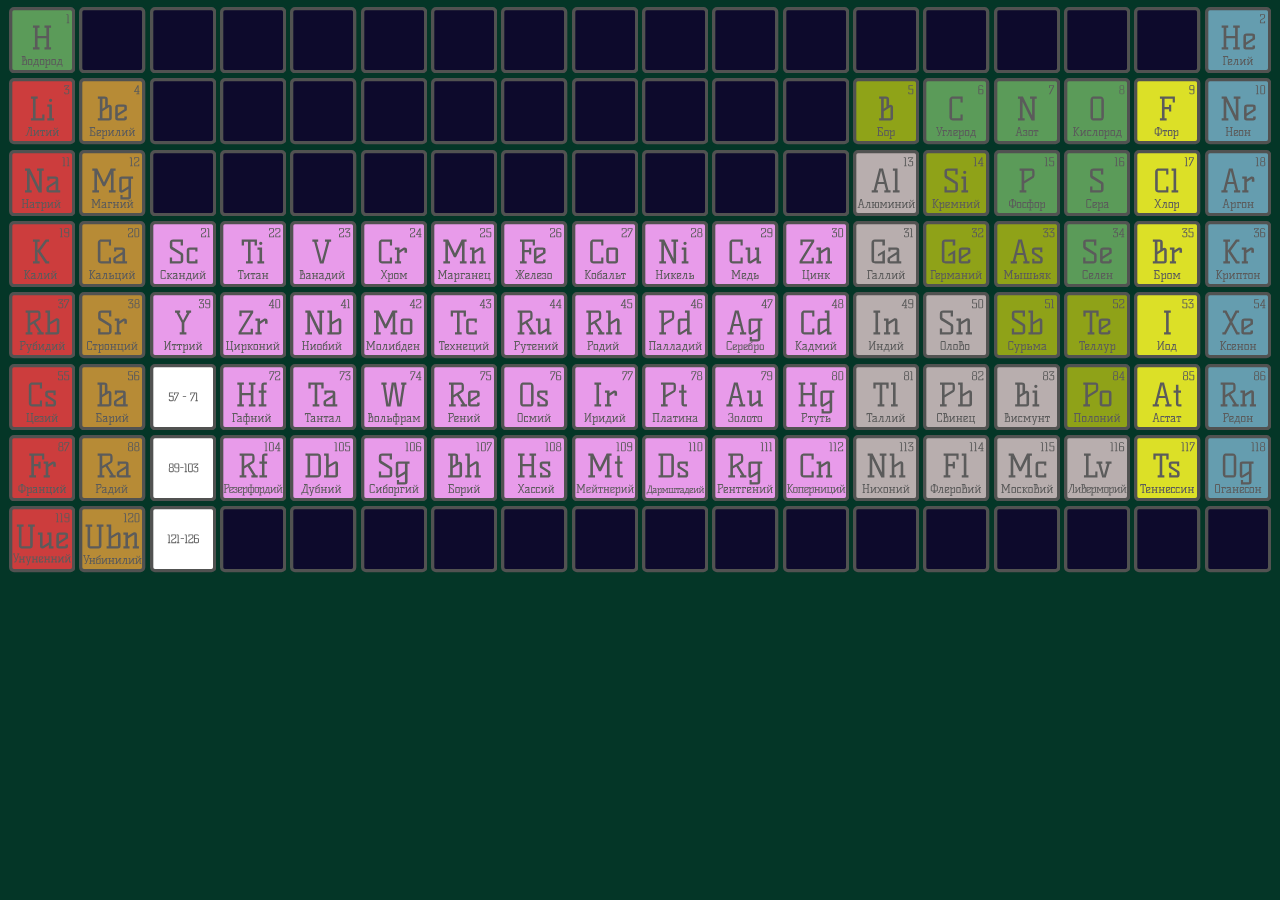
==== commit 5e0a9781: "step two" ====
--- a/index.html
+++ b/index.html
@@ -13,7 +13,7 @@
     <div id="PerTab">
         <div class="per per_one">
             <svg viewBox="0 0 200 200" class="elem gro_one">
-                <rect class="elem_border" fill="#5B9B59"/>
+                <rect class="elem_border" fill="#5B9B59" />
                 <path d="M120.72 62.528V121.472H126.768V128H106.992V121.472H112.848V94.016H86.16V121.472H92.016V128H72.24V121.472H78.288V62.528H72.24V56H92.016V62.528H86.16V87.584H112.848V62.528H106.992V56H126.768V62.528H120.72Z"
                 />
                 <path d="M174.088 46.552H176.536V24.484H173.08V22H176.176C177.4 22 178.252 22.264 178.732 22.792C179.236 23.32 179.488 24.088 179.488 25.096V46.552H181.72V49H174.088V46.552Z"
@@ -22,55 +22,55 @@
                 />
             </svg>
             <svg viewBox="0 0 200 200" class="elem">
-                <rect class="skip elem_border"/>
-            </svg>
-            <svg viewBox="0 0 200 200" class="elem">
-                <rect class="skip elem_border"/>
-            </svg>
-            <svg viewBox="0 0 200 200" class="elem">
-                <rect class="skip elem_border"/>
-            </svg>
-            <svg viewBox="0 0 200 200" class="elem">
-                <rect class="skip elem_border"/>
-            </svg>
-            <svg viewBox="0 0 200 200" class="elem">
-                <rect class="skip elem_border"/>
-            </svg>
-            <svg viewBox="0 0 200 200" class="elem">
-                <rect class="skip elem_border"/>
-            </svg>
-            <svg viewBox="0 0 200 200" class="elem">
-                <rect class="skip elem_border"/>
-            </svg>
-            <svg viewBox="0 0 200 200" class="elem">
-                <rect class="skip elem_border"/>
-            </svg>
-            <svg viewBox="0 0 200 200" class="elem">
-                <rect class="skip elem_border"/>
-            </svg>
-            <svg viewBox="0 0 200 200" class="elem">
-                <rect class="skip elem_border"/>
-            </svg>
-            <svg viewBox="0 0 200 200" class="elem">
-                <rect class="skip elem_border"/>
-            </svg>
-            <svg viewBox="0 0 200 200" class="elem">
-                <rect class="skip elem_border"/>
-            </svg>
-            <svg viewBox="0 0 200 200" class="elem">
-                <rect class="skip elem_border"/>
-            </svg>
-            <svg viewBox="0 0 200 200" class="elem">
-                <rect class="skip elem_border"/>
-            </svg>
-            <svg viewBox="0 0 200 200" class="elem">
-                <rect class="skip elem_border"/>
-            </svg>
-            <svg viewBox="0 0 200 200" class="elem">
-                <rect class="skip elem_border"/>
+                <rect class="skip elem_border" />
+            </svg>
+            <svg viewBox="0 0 200 200" class="elem">
+                <rect class="skip elem_border" />
+            </svg>
+            <svg viewBox="0 0 200 200" class="elem">
+                <rect class="skip elem_border" />
+            </svg>
+            <svg viewBox="0 0 200 200" class="elem">
+                <rect class="skip elem_border" />
+            </svg>
+            <svg viewBox="0 0 200 200" class="elem">
+                <rect class="skip elem_border" />
+            </svg>
+            <svg viewBox="0 0 200 200" class="elem">
+                <rect class="skip elem_border" />
+            </svg>
+            <svg viewBox="0 0 200 200" class="elem">
+                <rect class="skip elem_border" />
+            </svg>
+            <svg viewBox="0 0 200 200" class="elem">
+                <rect class="skip elem_border" />
+            </svg>
+            <svg viewBox="0 0 200 200" class="elem">
+                <rect class="skip elem_border" />
+            </svg>
+            <svg viewBox="0 0 200 200" class="elem">
+                <rect class="skip elem_border" />
+            </svg>
+            <svg viewBox="0 0 200 200" class="elem">
+                <rect class="skip elem_border" />
+            </svg>
+            <svg viewBox="0 0 200 200" class="elem">
+                <rect class="skip elem_border" />
+            </svg>
+            <svg viewBox="0 0 200 200" class="elem">
+                <rect class="skip elem_border" />
+            </svg>
+            <svg viewBox="0 0 200 200" class="elem">
+                <rect class="skip elem_border" />
+            </svg>
+            <svg viewBox="0 0 200 200" class="elem">
+                <rect class="skip elem_border" />
+            </svg>
+            <svg viewBox="0 0 200 200" class="elem">
+                <rect class="skip elem_border" />
             </svg>
             <svg viewBox="0 0 200 200" class="elem gro_eighteen">
-                <rect class="elem_border" fill="#659DAF"/>
+                <rect class="elem_border" fill="#659DAF" />
                 <path d="M98.72 62.528V121.472H104.768V128H84.992V121.472H90.848V94.016H64.16V121.472H70.016V128H50.24V121.472H56.288V62.528H50.24V56H70.016V62.528H64.16V87.584H90.848V62.528H84.992V56H104.768V62.528H98.72ZM115.831 89.408C115.831 83.072 119.127 79.904 125.719 79.904H141.943C145.079 79.904 147.351 80.512 148.759 81.728C150.167 82.944 150.871 85.184 150.871 88.448V97.376L123.511 114.656V121.472H143.287V115.904H150.871V120.992C150.871 122.912 150.263 124.576 149.047 125.984C147.895 127.328 145.943 128 143.191 128H123.511C120.759 128 118.775 127.328 117.559 125.984C116.407 124.576 115.831 122.912 115.831 120.992V89.408ZM123.511 106.88L143.191 94.496V86.528H123.511V106.88Z"
                 />
                 <path d="M165.8 42.484C165.8 40.516 166.448 39.124 167.744 38.308L178.112 31.864V24.448H168.644V28.84H165.836V22H176.312C178.088 22 179.336 22.312 180.056 22.936C180.728 23.512 181.064 24.592 181.064 26.176V30.388C181.064 32.044 180.476 33.232 179.3 33.952L168.608 40.72V46.552H178.076V43.24H181.1V49H165.8V42.484Z"
@@ -82,7 +82,7 @@
         </div>
         <div class="per per_two">
             <svg viewBox="0 0 200 200" class="elem gro_one">
-                <rect class="elem_border" fill="#B73636"/>
+                <rect class="alk_met elem_border"/>
                 <path d="M66.24 121.472H72.288V62.528H66.24V56H86.4V62.528H80.16V121.472H100.32V110.24H106.848V128H66.24V121.472ZM129.439 121.472H135.679V128H115.519V121.472H121.567V86.528H115.519V80H129.439V121.472ZM125.503 62.336C126.847 62.336 127.967 62.848 128.863 63.872C129.823 64.832 130.303 66.016 130.303 67.424C130.303 68.768 129.823 69.92 128.863 70.88C127.967 71.776 126.815 72.224 125.407 72.224C124.063 72.224 122.911 71.776 121.951 70.88C121.055 69.92 120.607 68.768 120.607 67.424C120.607 66.016 121.087 64.832 122.047 63.872C123.007 62.848 124.159 62.336 125.503 62.336Z"
                 />
                 <path d="M181.704 24.448L172.884 33.232H177.528C179.112 33.232 180.204 33.556 180.804 34.204C181.38 34.828 181.668 35.908 181.668 37.444V44.176C181.668 44.968 181.62 45.676 181.524 46.3C181.428 46.9 181.2 47.392 180.84 47.776C180.144 48.592 178.764 49 176.7 49H171.228C168.588 49 167.148 47.992 166.908 45.976C166.836 45.376 166.8 44.74 166.8 44.068V42.16H169.428V46.768H178.752V35.572H169.428V33.232L178.356 24.448H169.428V26.968H166.8V22H181.704V24.448Z"
@@ -91,7 +91,7 @@
                 />
             </svg>
             <svg viewBox="0 0 200 200" class="elem gro_two">
-                <rect class="elem_border" fill="#B78B36"/>
+                <rect class="elem_border" fill="#B78B36" />
                 <path d="M86.712 82.304C88.056 81.28 89.688 80.768 91.608 80.768C93.592 80.768 95.256 81.44 96.6 82.784C98.008 84.128 98.712 86.208 98.712 89.024V119.552C98.712 122.24 98.296 124.096 97.464 125.12C95.8 127.04 93.368 128 90.168 128H56.76V121.472H62.808V62.432H56.856V56H76.92C83.448 56 86.712 58.848 86.712 64.544V82.304ZM78.936 87.2V62.432H70.68V92.384L78.936 87.2ZM91.032 87.296L70.68 100.064V121.376H91.032V87.296ZM109.238 89.408C109.238 83.072 112.534 79.904 119.126 79.904H135.35C138.486 79.904 140.758 80.512 142.166 81.728C143.574 82.944 144.278 85.184 144.278 88.448V97.376L116.918 114.656V121.472H136.694V115.904H144.278V120.992C144.278 122.912 143.67 124.576 142.454 125.984C141.302 127.328 139.35 128 136.598 128H116.918C114.166 128 112.182 127.328 110.966 125.984C109.814 124.576 109.238 122.912 109.238 120.992V89.408ZM116.918 106.88L136.598 94.496V86.528H116.918V106.88Z"
                 />
                 <path d="M172.812 46.552H176.772V42.052H165.36L176.736 22H179.652V39.604H182.244V42.052H179.652V46.552H182.244V49H172.812V46.552ZM176.772 27.364L169.788 39.604H176.772V27.364Z"
@@ -100,37 +100,37 @@
                 />
             </svg>
             <svg viewBox="0 0 200 200" class="elem">
-                <rect class="skip elem_border"/>
-            </svg>
-            <svg viewBox="0 0 200 200" class="elem">
-                <rect class="skip elem_border"/>
-            </svg>
-            <svg viewBox="0 0 200 200" class="elem">
-                <rect class="skip elem_border"/>
-            </svg>
-            <svg viewBox="0 0 200 200" class="elem">
-                <rect class="skip elem_border"/>
-            </svg>
-            <svg viewBox="0 0 200 200" class="elem">
-                <rect class="skip elem_border"/>
-            </svg>
-            <svg viewBox="0 0 200 200" class="elem">
-                <rect class="skip elem_border"/>
-            </svg>
-            <svg viewBox="0 0 200 200" class="elem">
-                <rect class="skip elem_border"/>
-            </svg>
-            <svg viewBox="0 0 200 200" class="elem">
-                <rect class="skip elem_border"/>
-            </svg>
-            <svg viewBox="0 0 200 200" class="elem">
-                <rect class="skip elem_border"/>
-            </svg>
-            <svg viewBox="0 0 200 200" class="elem">
-                <rect class="skip elem_border"/>
-            </svg>
-            <svg viewBox="0 0 200 200" class="elem gro_one">
-                <rect class="elem_border" fill="#8FA318"/>
+                <rect class="skip elem_border" />
+            </svg>
+            <svg viewBox="0 0 200 200" class="elem">
+                <rect class="skip elem_border" />
+            </svg>
+            <svg viewBox="0 0 200 200" class="elem">
+                <rect class="skip elem_border" />
+            </svg>
+            <svg viewBox="0 0 200 200" class="elem">
+                <rect class="skip elem_border" />
+            </svg>
+            <svg viewBox="0 0 200 200" class="elem">
+                <rect class="skip elem_border" />
+            </svg>
+            <svg viewBox="0 0 200 200" class="elem">
+                <rect class="skip elem_border" />
+            </svg>
+            <svg viewBox="0 0 200 200" class="elem">
+                <rect class="skip elem_border" />
+            </svg>
+            <svg viewBox="0 0 200 200" class="elem">
+                <rect class="skip elem_border" />
+            </svg>
+            <svg viewBox="0 0 200 200" class="elem">
+                <rect class="skip elem_border" />
+            </svg>
+            <svg viewBox="0 0 200 200" class="elem">
+                <rect class="skip elem_border" />
+            </svg>
+            <svg viewBox="0 0 200 200" class="elem gro_one">
+                <rect class="elem_border" fill="#8FA318" />
                 <path d="M108.712 82.304C110.056 81.28 111.688 80.768 113.608 80.768C115.592 80.768 117.256 81.44 118.6 82.784C120.008 84.128 120.712 86.208 120.712 89.024V119.552C120.712 122.24 120.296 124.096 119.464 125.12C117.8 127.04 115.368 128 112.168 128H78.76V121.472H84.808V62.432H78.856V56H98.92C105.448 56 108.712 58.848 108.712 64.544V82.304ZM100.936 87.2V62.432H92.68V92.384L100.936 87.2ZM113.032 87.296L92.68 100.064V121.376H113.032V87.296Z"
                 />
                 <path d="M178.464 32.548C179.832 32.548 180.756 32.848 181.236 33.448C181.644 33.976 181.848 34.84 181.848 36.04V44.644C181.848 46.012 181.644 46.96 181.236 47.488C180.852 48.016 180.372 48.4 179.796 48.64C179.244 48.88 178.5 49 177.564 49H170.868C168.564 49 167.256 48.136 166.944 46.408C166.848 45.88 166.8 45.304 166.8 44.68V42.16H169.608V46.552H178.932V34.996H167.196V22H180.768V24.448H170.004V32.548H178.464Z"
@@ -139,7 +139,7 @@
                 />
             </svg>
             <svg viewBox="0 0 200 200" class="elem gro_one">
-                <rect class="elem_border" fill="#5B9B59"/>
+                <rect class="elem_border" fill="#5B9B59" />
                 <path d="M113.072 110.24H119.6V128H90.128C84.752 128 81.488 125.888 80.336 121.664C79.952 120.448 79.76 119.136 79.76 117.728V66.368C79.76 61.696 81.392 58.56 84.656 56.96C85.872 56.32 87.376 56 89.168 56H119.6V73.76H113.072V62.528H87.632V121.472H113.072V110.24Z"
                 />
                 <path d="M178.932 24.268H169.752V33.052H177.6C180 33.052 181.428 33.856 181.884 35.464C182.028 35.968 182.1 36.52 182.1 37.12V44.428C182.1 46.012 181.704 47.176 180.912 47.92C180.12 48.64 178.824 49 177.024 49H171.732C169.884 49 168.6 48.652 167.88 47.956C167.16 47.236 166.8 46.096 166.8 44.536V26.284C166.8 24.292 167.58 22.984 169.14 22.36C169.692 22.12 170.352 22 171.12 22H177.744C179.712 22 180.864 22.864 181.2 24.592C181.32 25.096 181.38 25.636 181.38 26.212V27.004H178.932V24.268ZM179.148 35.536H169.752V46.552H179.148V35.536Z"
@@ -148,7 +148,7 @@
                 />
             </svg>
             <svg viewBox="0 0 200 200" class="elem gro_one">
-                <rect class="elem_border" fill="#5B9B59"/>
+                <rect class="elem_border" fill="#5B9B59" />
                 <path d="M128.784 62.528H122.736V128H113.328L86.16 71.936V121.472H92.4V128H72.24V121.472H78.288V62.528H72.24V56H87.024L114.864 113.216V62.528H108.624V56H128.784V62.528Z"
                 />
                 <path d="M169.356 49H166.08L178.392 24.448H168.672V29.812H166.08V22H181.02V25.672L169.356 49Z" />
@@ -156,7 +156,7 @@
                 />
             </svg>
             <svg viewBox="0 0 200 200" class="elem gro_one">
-                <rect class="elem_border" fill="#5B9B59"/>
+                <rect class="elem_border" fill="#5B9B59" />
                 <path d="M109.136 56C113.04 56 115.856 57.088 117.584 59.264C119.376 61.376 120.272 64.544 120.272 68.768V114.944C120.272 119.552 119.504 122.88 117.968 124.928C116.432 126.976 113.648 128 109.616 128H91.184C85.04 128 81.424 125.696 80.336 121.088C79.952 119.68 79.76 118.112 79.76 116.384V68.768C79.76 64.48 80.464 61.376 81.872 59.456C83.472 57.152 86.32 56 90.416 56H109.136ZM87.44 121.472H112.592V62.528H87.44V121.472Z"
                 />
                 <path opacity="0.8" d="M181.38 30.928C181.38 31.864 181.152 32.644 180.696 33.268C180.264 33.892 179.772 34.228 179.22 34.276C179.892 34.324 180.516 34.66 181.092 35.284C181.764 36.004 182.1 36.928 182.1 38.056V44.176C182.1 45.76 181.704 46.96 180.912 47.776C180.12 48.592 178.824 49 177.024 49H171.732C169.884 49 168.6 48.592 167.88 47.776C167.16 46.936 166.8 45.736 166.8 44.176V38.164C166.8 37.012 167.16 36.064 167.88 35.32C168.432 34.696 169.056 34.348 169.752 34.276C169.224 34.228 168.72 33.892 168.24 33.268C167.76 32.62 167.52 31.84 167.52 30.928V26.284C167.52 24.292 168.252 22.984 169.716 22.36C170.244 22.12 170.892 22 171.66 22H177.312C178.704 22 179.76 22.42 180.48 23.26C181.08 23.98 181.38 24.988 181.38 26.284V30.928ZM179.148 35.752H169.752V46.552H179.148V35.752ZM170.292 33.052H178.608V24.268H170.292V33.052Z"
@@ -165,7 +165,7 @@
                 />
             </svg>
             <svg viewBox="0 0 200 200" class="elem gro_one">
-                <rect class="elem_border" fill="#DCE027"/>
+                <rect class="elem_border" fill="#DCE027" />
                 <path d="M105.696 94.016H92.16V121.472H98.4V128H78.24V121.472H84.288V62.528H78.24V56H123.264V73.76H116.736V62.528H92.16V87.488H105.696V80.672H112.224V100.832H105.696V94.016Z"
                 />
                 <path d="M169.752 46.66H179.148V36.76H171.3C168.852 36.76 167.424 35.956 167.016 34.348C166.872 33.844 166.8 33.292 166.8 32.692V26.572C166.8 24.988 167.196 23.836 167.988 23.116C168.78 22.372 170.076 22 171.876 22H177.168C179.016 22 180.3 22.36 181.02 23.08C181.74 23.776 182.1 24.904 182.1 26.464V44.716C182.1 45.916 181.764 46.936 181.092 47.776C180.42 48.592 179.316 49 177.78 49H170.94C169.572 49 168.516 48.592 167.772 47.776C167.124 47.056 166.8 46.06 166.8 44.788V43.996H169.752V46.66ZM169.752 34.276H179.148V24.448H169.752V34.276Z"
@@ -174,7 +174,7 @@
                 />
             </svg>
             <svg viewBox="0 0 200 200" class="elem gro_one">
-                <rect class="elem_border" fill="#659DAF"/>
+                <rect class="elem_border" fill="#659DAF" />
                 <path d="M106.784 62.528H100.736V128H91.328L64.16 71.936V121.472H70.4V128H50.24V121.472H56.288V62.528H50.24V56H65.024L92.864 113.216V62.528H86.624V56H106.784V62.528ZM117.8 89.408C117.8 83.072 121.096 79.904 127.688 79.904H143.912C147.048 79.904 149.32 80.512 150.728 81.728C152.136 82.944 152.84 85.184 152.84 88.448V97.376L125.48 114.656V121.472H145.256V115.904H152.84V120.992C152.84 122.912 152.232 124.576 151.016 125.984C149.864 127.328 147.912 128 145.16 128H125.48C122.728 128 120.744 127.328 119.528 125.984C118.376 124.576 117.8 122.912 117.8 120.992V89.408ZM125.48 106.88L145.16 94.496V86.528H125.48V106.88Z"
                 />
                 <path d="M154.088 46.552H156.536V24.484H153.08V22H156.176C157.4 22 158.252 22.264 158.732 22.792C159.236 23.32 159.488 24.088 159.488 25.096V46.552H161.72V49H154.088V46.552ZM177.042 22C178.506 22 179.562 22.408 180.21 23.224C180.882 24.016 181.218 25.204 181.218 26.788V44.104C181.218 45.832 180.93 47.08 180.354 47.848C179.778 48.616 178.734 49 177.222 49H171.03C168.726 49 167.37 48.136 166.962 46.408C166.818 45.88 166.746 45.292 166.746 44.644V26.788C166.746 25.18 167.01 24.016 167.538 23.296C168.138 22.432 169.206 22 170.742 22H177.042ZM169.626 46.552H178.338V24.448H169.626V46.552Z"
@@ -185,7 +185,7 @@
         </div>
         <div class="per per_three">
             <svg viewBox="0 0 200 200" class="elem gro_one">
-                <rect class="elem_border" fill="#B73636"/>
+                <rect class="alk_met elem_border"/>
                 <path d="M104.784 62.528H98.736V128H89.328L62.16 71.936V121.472H68.4V128H48.24V121.472H54.288V62.528H48.24V56H63.024L90.864 113.216V62.528H84.624V56H104.784V62.528ZM154.488 121.472V128H121.08C117.816 128 115.608 127.36 114.456 126.08C113.432 124.928 112.92 122.752 112.92 119.552V116C112.92 113.696 113.208 112.128 113.784 111.296C114.616 110.08 116.504 108.576 119.448 106.784L140.568 93.632V86.528H121.752V92.096H115.608V80H139.608C142.872 80 145.144 80.704 146.424 82.112C147.768 83.52 148.44 85.568 148.44 88.256V121.472H154.488ZM140.568 101.312L120.6 113.792V121.472H140.568V101.312Z"
                 />
                 <path d="M162.088 46.552H164.536V24.484H161.08V22H164.176C165.4 22 166.252 22.264 166.732 22.792C167.236 23.32 167.488 24.088 167.488 25.096V46.552H169.72V49H162.088V46.552ZM174.674 46.552H177.122V24.484H173.666V22H176.762C177.986 22 178.838 22.264 179.318 22.792C179.822 23.32 180.074 24.088 180.074 25.096V46.552H182.306V49H174.674V46.552Z"
@@ -194,7 +194,7 @@
                 />
             </svg>
             <svg viewBox="0 0 200 200" class="elem gro_two">
-                <rect class="elem_border" fill="#B78B36"/>
+                <rect class="elem_border" fill="#B78B36" />
                 <path d="M40.2 62.5V56H55L75.4 98 95.5 56H110.3V62.5H104.3V121.5H110.3V128H90.2V121.5H96.4V72L78.3 109.4H72.2L54.2 71.7V121.5H60.4V128H40.2V121.5H46.3V62.5H40.2ZM156.9 86.5V140.8C156.9 143.5 156.2 145.5 154.9 146.9 153.6 148.3 151.3 149 148.1 149H124.9V136H131.4V142.4H149V117.3L132.6 127.7C131.2 128.5 129.7 129 127.9 129 126.3 129 124.8 128.3 123.4 127 122.1 125.7 121.4 124.1 121.4 122.1V88.4C121.4 85.3 121.8 83.3 122.6 82.3 124.1 80.8 126.4 80 129.6 80H163V86.5H156.9ZM149 86.5H128.9V122.2L149 109.6V86.5Z"
                 />
                 <path d="M154.1 46.6H156.5V24.5H153.1V22H156.2C157.4 22 158.3 22.3 158.7 22.8 159.2 23.3 159.5 24.1 159.5 25.1V46.6H161.7V49H154.1V46.6ZM166.4 42.5C166.4 40.5 167 39.1 168.3 38.3L178.7 31.9V24.4H169.2V28.8H166.4V22H176.9C178.7 22 179.9 22.3 180.6 22.9 181.3 23.5 181.7 24.6 181.7 26.2V30.4C181.7 32 181.1 33.2 179.9 34L169.2 40.7V46.6H178.7V43.2H181.7V49H166.4V42.5Z"
@@ -202,37 +202,37 @@
                 <path d="M38.3 150.4V148H43.9L51.5 163.7 59.1 148H64.6V150.4H62.4V172.6H64.6V175H57.1V172.6H59.4V154L52.6 168H50.3L43.6 153.9V172.6H45.9V175H38.3V172.6H40.6V150.4H38.3ZM83.5 172.6V175H70.9C69.7 175 68.9 174.8 68.5 174.3 68.1 173.8 67.9 173 67.9 171.8V170.5C67.9 169.6 68 169 68.2 168.7 68.5 168.3 69.2 167.7 70.3 167L78.2 162.1V159.4H71.2V161.5H68.9V157H77.9C79.1 157 80 157.3 80.4 157.8 80.9 158.3 81.2 159.1 81.2 160.1V172.6H83.5ZM78.2 165L70.8 169.7V172.6H78.2V165ZM86.7 172.6H89V159.6H86.7V157H99.9V162.9H97.4V159.6H91.8V172.6H94.6V175H86.7V172.6ZM113.6 172.6H115.7V167H107.5V172.6H109.6V175H102.4V172.6H104.8V159.5H102.4V157H109.6V159.5H107.5V164.4H115.7V159.5H113.6V157H120.8V159.5H118.5V172.6H120.8V175H113.6V172.6ZM139.8 172.6H142.1V175H137V161.7L129.1 175H124.1V172.5H126.4V159.5H124.1V157H129.1V170.2L137 157H142.1V159.5H139.8V172.6ZM161.1 172.6H163.4V175H158.3V161.7L150.4 175H145.3V172.5H147.6V159.5H145.3V157H150.4V170.2L158.3 157H163.4V159.5H161.1V172.6ZM160 149.9C160 151.5 159.5 152.8 158.4 153.8 157.3 154.9 156 155.4 154.5 155.4 153 155.4 151.7 154.9 150.6 153.8 149.5 152.7 149 151.4 149 149.9H150.9C150.9 150.9 151.2 151.7 151.9 152.4 152.6 153.1 153.5 153.5 154.5 153.5 155.5 153.5 156.3 153.1 157 152.4 157.8 151.7 158.1 150.9 158.1 149.9H160Z"
                 /></svg>
             <svg viewBox="0 0 200 200" class="elem">
-                <rect class="skip elem_border"/>
-            </svg>
-            <svg viewBox="0 0 200 200" class="elem">
-                <rect class="skip elem_border"/>
-            </svg>
-            <svg viewBox="0 0 200 200" class="elem">
-                <rect class="skip elem_border"/>
-            </svg>
-            <svg viewBox="0 0 200 200" class="elem">
-                <rect class="skip elem_border"/>
-            </svg>
-            <svg viewBox="0 0 200 200" class="elem">
-                <rect class="skip elem_border"/>
-            </svg>
-            <svg viewBox="0 0 200 200" class="elem">
-                <rect class="skip elem_border"/>
-            </svg>
-            <svg viewBox="0 0 200 200" class="elem">
-                <rect class="skip elem_border"/>
-            </svg>
-            <svg viewBox="0 0 200 200" class="elem">
-                <rect class="skip elem_border"/>
-            </svg>
-            <svg viewBox="0 0 200 200" class="elem">
-                <rect class="skip elem_border"/>
-            </svg>
-            <svg viewBox="0 0 200 200" class="elem">
-                <rect class="skip elem_border"/>
-            </svg>
-            <svg viewBox="0 0 200 200" class="elem gro_one">
-                <rect class="elem_border" fill="#B8AEAE"/>
+                <rect class="skip elem_border" />
+            </svg>
+            <svg viewBox="0 0 200 200" class="elem">
+                <rect class="skip elem_border" />
+            </svg>
+            <svg viewBox="0 0 200 200" class="elem">
+                <rect class="skip elem_border" />
+            </svg>
+            <svg viewBox="0 0 200 200" class="elem">
+                <rect class="skip elem_border" />
+            </svg>
+            <svg viewBox="0 0 200 200" class="elem">
+                <rect class="skip elem_border" />
+            </svg>
+            <svg viewBox="0 0 200 200" class="elem">
+                <rect class="skip elem_border" />
+            </svg>
+            <svg viewBox="0 0 200 200" class="elem">
+                <rect class="skip elem_border" />
+            </svg>
+            <svg viewBox="0 0 200 200" class="elem">
+                <rect class="skip elem_border" />
+            </svg>
+            <svg viewBox="0 0 200 200" class="elem">
+                <rect class="skip elem_border" />
+            </svg>
+            <svg viewBox="0 0 200 200" class="elem">
+                <rect class="skip elem_border" />
+            </svg>
+            <svg viewBox="0 0 200 200" class="elem gro_one">
+                <rect class="elem_border" fill="#B8AEAE" />
                 <path d="M93.264 96.32L84.72 62.528L76.176 96.32H93.264ZM113.136 121.472V128H94.416V121.472H99.6L94.8 102.368H74.64L69.84 121.472H75.12V128H56.4V121.472H62.448L79.152 56H90.48L106.896 121.472H113.136ZM134.22 121.472H140.46V128H120.3V121.472H126.348V62.528H120.3V56H134.22V121.472Z"
                 />
                 <path d="M154.088 46.552H156.536V24.484H153.08V22H156.176C157.4 22 158.252 22.264 158.732 22.792C159.236 23.32 159.488 24.088 159.488 25.096V46.552H161.72V49H154.088V46.552ZM181.29 24.448L172.47 33.232H177.114C178.698 33.232 179.79 33.556 180.39 34.204C180.966 34.828 181.254 35.908 181.254 37.444V44.176C181.254 44.968 181.206 45.676 181.11 46.3C181.014 46.9 180.786 47.392 180.426 47.776C179.73 48.592 178.35 49 176.286 49H170.814C168.174 49 166.734 47.992 166.494 45.976C166.422 45.376 166.386 44.74 166.386 44.068V42.16H169.014V46.768H178.338V35.572H169.014V33.232L177.942 24.448H169.014V26.968H166.386V22H181.29V24.448Z"
@@ -241,7 +241,7 @@
                 />
             </svg>
             <svg viewBox="0 0 200 200" class="elem gro_one">
-                <rect class="elem_border" fill="#8FA218"/>
+                <rect class="elem_border" fill="#8FA218" />
                 <path d="M96.248 92.768C97.528 93.664 98.712 94.464 99.8 95.168C100.952 95.808 101.944 96.512 102.776 97.28C104.44 98.816 105.272 100.704 105.272 102.944V119.264C105.272 122.144 104.248 124.352 102.2 125.888C100.472 127.296 98.2 128 95.384 128H64.76V110.24H71.672V121.472H97.592V102.752L72.44 87.296C70.2 86.016 68.344 84.704 66.872 83.36C65.464 81.952 64.76 80.064 64.76 77.696V65.6C64.76 61.824 65.656 59.232 67.448 57.824C68.984 56.608 71.64 56 75.416 56H104.408V73.76H97.496V62.528H72.44V77.888L96.248 92.768ZM129.751 121.472H135.991V128H115.831V121.472H121.879V86.528H115.831V80H129.751V121.472ZM125.815 62.336C127.159 62.336 128.279 62.848 129.175 63.872C130.135 64.832 130.615 66.016 130.615 67.424C130.615 68.768 130.135 69.92 129.175 70.88C128.279 71.776 127.127 72.224 125.719 72.224C124.375 72.224 123.223 71.776 122.263 70.88C121.367 69.92 120.919 68.768 120.919 67.424C120.919 66.016 121.399 64.832 122.359 63.872C123.319 62.848 124.471 62.336 125.815 62.336Z"
                 />
                 <path d="M154.088 46.552H156.536V24.484H153.08V22H156.176C157.4 22 158.252 22.264 158.732 22.792C159.236 23.32 159.488 24.088 159.488 25.096V46.552H161.72V49H154.088V46.552ZM172.398 46.552H176.358V42.052H164.946L176.322 22H179.238V39.604H181.83V42.052H179.238V46.552H181.83V49H172.398V46.552ZM176.358 27.364L169.374 39.604H176.358V27.364Z"
@@ -250,7 +250,7 @@
                 />
             </svg>
             <svg viewBox="0 0 200 200" class="elem gro_one">
-                <rect class="elem_border" fill="#5B9B59"/>
+                <rect class="elem_border" fill="#5B9B59" />
                 <path d="M111.512 56C115.736 56 118.584 56.8 120.056 58.4C121.528 60 122.264 63.168 122.264 67.904V74.912C122.264 78.56 121.496 81.216 119.96 82.88C119.192 83.712 118.168 84.512 116.888 85.28C115.672 86.048 114.168 86.976 112.376 88.064L91.16 101.312V121.472H97.4V128H77.24V121.472H83.288V62.624H77.24V56H111.512ZM115.256 62.624H91.16V93.632L115.256 78.752V62.624Z"
                 />
                 <path d="M154.088 46.552H156.536V24.484H153.08V22H156.176C157.4 22 158.252 22.264 158.732 22.792C159.236 23.32 159.488 24.088 159.488 25.096V46.552H161.72V49H154.088V46.552ZM178.05 32.548C179.418 32.548 180.342 32.848 180.822 33.448C181.23 33.976 181.434 34.84 181.434 36.04V44.644C181.434 46.012 181.23 46.96 180.822 47.488C180.438 48.016 179.958 48.4 179.382 48.64C178.83 48.88 178.086 49 177.15 49H170.454C168.15 49 166.842 48.136 166.53 46.408C166.434 45.88 166.386 45.304 166.386 44.68V42.16H169.194V46.552H178.518V34.996H166.782V22H180.354V24.448H169.59V32.548H178.05Z"
@@ -259,7 +259,7 @@
                 />
             </svg>
             <svg viewBox="0 0 200 200" class="elem gro_one">
-                <rect class="elem_border" fill="#5B9B59"/>
+                <rect class="elem_border" fill="#5B9B59" />
                 <path d="M110.248 92.768C111.528 93.664 112.712 94.464 113.8 95.168C114.952 95.808 115.944 96.512 116.776 97.28C118.44 98.816 119.272 100.704 119.272 102.944V119.264C119.272 122.144 118.248 124.352 116.2 125.888C114.472 127.296 112.2 128 109.384 128H78.76V110.24H85.672V121.472H111.592V102.752L86.44 87.296C84.2 86.016 82.344 84.704 80.872 83.36C79.464 81.952 78.76 80.064 78.76 77.696V65.6C78.76 61.824 79.656 59.232 81.448 57.824C82.984 56.608 85.64 56 89.416 56H118.408V73.76H111.496V62.528H86.44V77.888L110.248 92.768Z"
                 />
                 <path d="M154.088 46.552H156.536V24.484H153.08V22H156.176C157.4 22 158.252 22.264 158.732 22.792C159.236 23.32 159.488 24.088 159.488 25.096V46.552H161.72V49H154.088V46.552ZM178.518 24.268H169.338V33.052H177.186C179.586 33.052 181.014 33.856 181.47 35.464C181.614 35.968 181.686 36.52 181.686 37.12V44.428C181.686 46.012 181.29 47.176 180.498 47.92C179.706 48.64 178.41 49 176.61 49H171.318C169.47 49 168.186 48.652 167.466 47.956C166.746 47.236 166.386 46.096 166.386 44.536V26.284C166.386 24.292 167.166 22.984 168.726 22.36C169.278 22.12 169.938 22 170.706 22H177.33C179.298 22 180.45 22.864 180.786 24.592C180.906 25.096 180.966 25.636 180.966 26.212V27.004H178.518V24.268ZM178.734 35.536H169.338V46.552H178.734V35.536Z"
@@ -268,7 +268,7 @@
                 />
             </svg>
             <svg viewBox="0 0 200 200" class="elem gro_one">
-                <rect class="elem_border" fill="#DCE027"/>
+                <rect class="elem_border" fill="#DCE027" />
                 <path d="M97.072 110.24H103.6V128H74.128C68.752 128 65.488 125.888 64.336 121.664C63.952 120.448 63.76 119.136 63.76 117.728V66.368C63.76 61.696 65.392 58.56 68.656 56.96C69.872 56.32 71.376 56 73.168 56H103.6V73.76H97.072V62.528H71.632V121.472H97.072V110.24ZM127.158 121.472H133.398V128H113.238V121.472H119.286V62.528H113.238V56H127.158V121.472Z"
                 />
                 <path d="M154.088 46.552H156.536V24.484H153.08V22H156.176C157.4 22 158.252 22.264 158.732 22.792C159.236 23.32 159.488 24.088 159.488 25.096V46.552H161.72V49H154.088V46.552ZM168.942 49H165.666L177.978 24.448H168.258V29.812H165.666V22H180.606V25.672L168.942 49Z"
@@ -277,7 +277,7 @@
                 />
             </svg>
             <svg viewBox="0 0 200 200" class="elem gro_one">
-                <rect class="elem_border" fill="#659DAF"/>
+                <rect class="elem_border" fill="#659DAF" />
                 <path d="M86.264 96.32L77.72 62.528L69.176 96.32H86.264ZM106.136 121.472V128H87.416V121.472H92.6L87.8 102.368H67.64L62.84 121.472H68.12V128H49.4V121.472H55.448L72.152 56H83.48L99.896 121.472H106.136ZM141.428 80C146.42 80 148.916 82.464 148.916 87.392V95.936H141.14V86.624L126.164 96.128V121.472H130.868V128H112.34V121.472H118.388V86.432H112.34V79.904H126.164V88.352L137.972 80.96C138.996 80.32 140.148 80 141.428 80Z"
                 />
                 <path d="M154.088 46.552H156.536V24.484H153.08V22H156.176C157.4 22 158.252 22.264 158.732 22.792C159.236 23.32 159.488 24.088 159.488 25.096V46.552H161.72V49H154.088V46.552ZM180.966 30.928C180.966 31.864 180.738 32.644 180.282 33.268C179.85 33.892 179.358 34.228 178.806 34.276C179.478 34.324 180.102 34.66 180.678 35.284C181.35 36.004 181.686 36.928 181.686 38.056V44.176C181.686 45.76 181.29 46.96 180.498 47.776C179.706 48.592 178.41 49 176.61 49H171.318C169.47 49 168.186 48.592 167.466 47.776C166.746 46.936 166.386 45.736 166.386 44.176V38.164C166.386 37.012 166.746 36.064 167.466 35.32C168.018 34.696 168.642 34.348 169.338 34.276C168.81 34.228 168.306 33.892 167.826 33.268C167.346 32.62 167.106 31.84 167.106 30.928V26.284C167.106 24.292 167.838 22.984 169.302 22.36C169.83 22.12 170.478 22 171.246 22H176.898C178.29 22 179.346 22.42 180.066 23.26C180.666 23.98 180.966 24.988 180.966 26.284V30.928ZM178.734 35.752H169.338V46.552H178.734V35.752ZM169.878 33.052H178.194V24.268H169.878V33.052Z"
@@ -288,7 +288,7 @@
         </div>
         <div class="per per_four">
             <svg viewBox="0 0 200 200" class="elem gro_one">
-                <rect class="elem_border" fill="#B73636"/>
+                <rect class="alk_met elem_border"/>
                 <path d="M121.2 121.472V128h-10.944L86.16 92.192v29.28h6.24V128H72.24v-6.528h6.048V62.528H72.24V56H92.4v6.528h-6.624v26.784L110.256 56h10.368v6.528h-6.432L94.224 90.56l20.832 30.912h6.144z"
                 />
                 <path d="M154.088 46.552h2.448V24.484h-3.456V22h3.096c1.224 0 2.076.264 2.556.792.504.528.756 1.296.756 2.304v21.456h2.232V49h-7.632v-2.448zm15.25.108h9.396v-9.9h-7.848c-2.448 0-3.876-.804-4.284-2.412-.144-.504-.216-1.056-.216-1.656v-6.12c0-1.584.396-2.736 1.188-3.456.792-.744 2.088-1.116 3.888-1.116h5.292c1.848 0 3.132.36 3.852 1.08.72.696 1.08 1.824 1.08 3.384v18.252c0 1.2-.336 2.22-1.008 3.06-.672.816-1.776 1.224-3.312 1.224h-6.84c-1.368 0-2.424-.408-3.168-1.224-.648-.72-.972-1.716-.972-2.988v-.792h2.952v2.664zm0-12.384h9.396v-9.828h-9.396v9.828z"
@@ -297,7 +297,7 @@
                 />
             </svg>
             <svg viewBox="0 0 200 200" class="elem gro_one">
-                <rect class="elem_border" fill="#B78B36"/>
+                <rect class="elem_border" fill="#B78B36" />
                 <path fill="#5B5B5B" d="M90.072 110.24H96.6V128H67.128c-5.376 0-8.64-2.112-9.792-6.336-.384-1.216-.576-2.528-.576-3.936v-51.36c0-4.672 1.632-7.808 4.896-9.408 1.216-.64 2.72-.96 4.512-.96H96.6v17.76h-6.528V62.528h-25.44v58.944h25.44V110.24zm54.854 11.232V128h-33.408c-3.264 0-5.472-.64-6.624-1.92-1.024-1.152-1.536-3.328-1.536-6.528V116c0-2.304.288-3.872.864-4.704.832-1.216 2.72-2.72 5.664-4.512l21.12-13.152v-7.104H112.19v5.568h-6.144V80h24c3.264 0 5.536.704 6.816 2.112 1.344 1.408 2.016 3.456 2.016 6.144v33.216h6.048zm-13.92-20.16l-19.968 12.48v7.68h19.968v-20.16z"
                 />
                 <path fill="#5B5B5B" d="M147.8 42.484c0-1.968.648-3.36 1.944-4.176l10.368-6.444v-7.416h-9.468v4.392h-2.808V22h10.476c1.776 0 3.024.312 3.744.936.672.576 1.008 1.656 1.008 3.24v4.212c0 1.656-.588 2.844-1.764 3.564l-10.692 6.768v5.832h9.468V43.24h3.024V49h-15.3v-6.516zM177.37 22c1.464 0 2.52.408 3.168 1.224.672.792 1.008 1.98 1.008 3.564v17.316c0 1.728-.288 2.976-.864 3.744-.576.768-1.62 1.152-3.132 1.152h-6.192c-2.304 0-3.66-.864-4.068-2.592-.144-.528-.216-1.116-.216-1.764V26.788c0-1.608.264-2.772.792-3.492.6-.864 1.668-1.296 3.204-1.296h6.3zm-7.416 24.552h8.712V24.448h-8.712v22.104z"
@@ -306,7 +306,7 @@
                 />
             </svg>
             <svg viewBox="0 0 200 200" class="elem gro_one">
-                <rect class="elem_border" fill="#E89BEA"/>
+                <rect class="elem_border" fill="#E89BEA" />
                 <path d="M91.248 92.768C92.528 93.664 93.712 94.464 94.8 95.168C95.952 95.808 96.944 96.512 97.776 97.28C99.44 98.816 100.272 100.704 100.272 102.944V119.264C100.272 122.144 99.248 124.352 97.2 125.888C95.472 127.296 93.2 128 90.384 128H59.76V110.24H66.672V121.472H92.592V102.752L67.44 87.296C65.2 86.016 63.344 84.704 61.872 83.36C60.464 81.952 59.76 80.064 59.76 77.696V65.6C59.76 61.824 60.656 59.232 62.448 57.824C63.984 56.608 66.64 56 70.416 56H99.408V73.76H92.496V62.528H67.44V77.888L91.248 92.768ZM143.087 128H119.183C114.575 128 111.919 126.272 111.215 122.816C110.959 121.792 110.831 120.704 110.831 119.552V88.448C110.831 85.76 111.567 83.68 113.039 82.208C114.575 80.672 116.879 79.904 119.951 79.904H143.087V92.096H136.559V86.528H118.511V121.472H136.559V115.904H143.087V128Z"
                 />
                 <path d="M153.8 42.484C153.8 40.516 154.448 39.124 155.744 38.308L166.112 31.864V24.448H156.644V28.84H153.836V22H164.312C166.088 22 167.336 22.312 168.056 22.936C168.728 23.512 169.064 24.592 169.064 26.176V30.388C169.064 32.044 168.476 33.232 167.3 33.952L156.608 40.72V46.552H166.076V43.24H169.1V49H153.8V42.484ZM173.002 46.552H175.45V24.484H171.994V22H175.09C176.314 22 177.166 22.264 177.646 22.792C178.15 23.32 178.402 24.088 178.402 25.096V46.552H180.634V49H173.002V46.552Z"
@@ -315,7 +315,7 @@
                 />
             </svg>
             <svg viewBox="0 0 200 200" class="elem gro_one">
-                <rect class="elem_border" fill="#E89BEA"/>
+                <rect class="elem_border" fill="#E89BEA" />
                 <path d="M78.36 121.472H84.408V62.528H72.312V73.856H65.4V56H111.384V73.856H104.376V62.528H92.28V121.472H98.52V128H78.36V121.472ZM126.908 121.472H133.148V128H112.988V121.472H119.036V86.528H112.988V80H126.908V121.472ZM122.972 62.336C124.316 62.336 125.436 62.848 126.332 63.872C127.292 64.832 127.772 66.016 127.772 67.424C127.772 68.768 127.292 69.92 126.332 70.88C125.436 71.776 124.284 72.224 122.876 72.224C121.532 72.224 120.38 71.776 119.42 70.88C118.524 69.92 118.076 68.768 118.076 67.424C118.076 66.016 118.556 64.832 119.516 63.872C120.476 62.848 121.628 62.336 122.972 62.336Z"
                 />
                 <path d="M147.8 42.484C147.8 40.516 148.448 39.124 149.744 38.308L160.112 31.864V24.448H150.644V28.84H147.836V22H158.312C160.088 22 161.336 22.312 162.056 22.936C162.728 23.512 163.064 24.592 163.064 26.176V30.388C163.064 32.044 162.476 33.232 161.3 33.952L150.608 40.72V46.552H160.076V43.24H163.1V49H147.8V42.484ZM166.714 42.484C166.714 40.516 167.362 39.124 168.658 38.308L179.026 31.864V24.448H169.558V28.84H166.75V22H177.226C179.002 22 180.25 22.312 180.97 22.936C181.642 23.512 181.978 24.592 181.978 26.176V30.388C181.978 32.044 181.39 33.232 180.214 33.952L169.522 40.72V46.552H178.99V43.24H182.014V49H166.714V42.484Z"
@@ -324,7 +324,7 @@
                 />
             </svg>
             <svg viewBox="0 0 200 200" class="elem gro_one">
-                <rect class="elem_border" fill="#E89BEA"/>
+                <rect class="elem_border" fill="#E89BEA" />
                 <path d="M67.4 56H84.968V62.528H79.976L95.816 121.472L111.56 62.528H105.512V56H124.04V62.528H118.856L101.288 128H90.248L72.776 62.528H67.4V56Z"
                 />
                 <path d="M147.8 42.484C147.8 40.516 148.448 39.124 149.744 38.308L160.112 31.864V24.448H150.644V28.84H147.836V22H158.312C160.088 22 161.336 22.312 162.056 22.936C162.728 23.512 163.064 24.592 163.064 26.176V30.388C163.064 32.044 162.476 33.232 161.3 33.952L150.608 40.72V46.552H160.076V43.24H163.1V49H147.8V42.484ZM181.618 24.448L172.798 33.232H177.442C179.026 33.232 180.118 33.556 180.718 34.204C181.294 34.828 181.582 35.908 181.582 37.444V44.176C181.582 44.968 181.534 45.676 181.438 46.3C181.342 46.9 181.114 47.392 180.754 47.776C180.058 48.592 178.678 49 176.614 49H171.142C168.502 49 167.062 47.992 166.822 45.976C166.75 45.376 166.714 44.74 166.714 44.068V42.16H169.342V46.768H178.666V35.572H169.342V33.232L178.27 24.448H169.342V26.968H166.714V22H181.618V24.448Z"
@@ -333,7 +333,7 @@
                 />
             </svg>
             <svg viewBox="0 0 200 200" class="elem gro_one">
-                <rect class="elem_border" fill="#E89BEA"/>
+                <rect class="elem_border" fill="#E89BEA" />
                 <path d="M87.072 110.24H93.6V128H64.128C58.752 128 55.488 125.888 54.336 121.664C53.952 120.448 53.76 119.136 53.76 117.728V66.368C53.76 61.696 55.392 58.56 58.656 56.96C59.872 56.32 61.376 56 63.168 56H93.6V73.76H87.072V62.528H61.632V121.472H87.072V110.24ZM131.366 80C136.358 80 138.854 82.464 138.854 87.392V95.936H131.078V86.624L116.102 96.128V121.472H120.806V128H102.278V121.472H108.326V86.432H102.278V79.904H116.102V88.352L127.91 80.96C128.934 80.32 130.086 80 131.366 80Z"
                 />
                 <path d="M147.8 42.484C147.8 40.516 148.448 39.124 149.744 38.308L160.112 31.864V24.448H150.644V28.84H147.836V22H158.312C160.088 22 161.336 22.312 162.056 22.936C162.728 23.512 163.064 24.592 163.064 26.176V30.388C163.064 32.044 162.476 33.232 161.3 33.952L150.608 40.72V46.552H160.076V43.24H163.1V49H147.8V42.484ZM172.726 46.552H176.686V42.052H165.274L176.65 22H179.566V39.604H182.158V42.052H179.566V46.552H182.158V49H172.726V46.552ZM176.686 27.364L169.702 39.604H176.686V27.364Z"
@@ -342,7 +342,7 @@
                 />
             </svg>
             <svg viewBox="0 0 200 200" class="elem gro_one">
-                <rect class="elem_border" fill="#E89BEA"/>
+                <rect class="elem_border" fill="#E89BEA" />
                 <path d="M37.24 62.528V56H52.024L72.376 97.952L92.536 56H107.32V62.528H101.272V121.472H107.32V128H87.16V121.472H93.4V72.032L75.256 109.376H69.208L51.16 71.744V121.472H57.4V128H37.24V121.472H43.288V62.528H37.24ZM150.65 79.04C155.642 79.04 158.138 81.504 158.138 86.432V121.472H164.282V128H145.754V121.472H150.362V85.76L131.258 97.76V121.472H135.962V128H117.434V121.472H123.482V86.432H117.434V80H131.258V89.984L147.194 80C148.218 79.36 149.37 79.04 150.65 79.04Z"
                 />
                 <path d="M147.8 42.484C147.8 40.516 148.448 39.124 149.744 38.308L160.112 31.864V24.448H150.644V28.84H147.836V22H158.312C160.088 22 161.336 22.312 162.056 22.936C162.728 23.512 163.064 24.592 163.064 26.176V30.388C163.064 32.044 162.476 33.232 161.3 33.952L150.608 40.72V46.552H160.076V43.24H163.1V49H147.8V42.484ZM178.378 32.548C179.746 32.548 180.67 32.848 181.15 33.448C181.558 33.976 181.762 34.84 181.762 36.04V44.644C181.762 46.012 181.558 46.96 181.15 47.488C180.766 48.016 180.286 48.4 179.71 48.64C179.158 48.88 178.414 49 177.478 49H170.782C168.478 49 167.17 48.136 166.858 46.408C166.762 45.88 166.714 45.304 166.714 44.68V42.16H169.522V46.552H178.846V34.996H167.11V22H180.682V24.448H169.918V32.548H178.378Z"
@@ -351,7 +351,7 @@
                 />
             </svg>
             <svg viewBox="0 0 200 200" class="elem gro_one">
-                <rect class="elem_border" fill="#E89BEA"/>
+                <rect class="elem_border" fill="#E89BEA" />
                 <path d="M84.696 94.016H71.16v27.456h6.24V128H57.24v-6.528h6.048V62.528H57.24V56h45.024v17.76h-6.528V62.528H71.16v24.96h13.536v-6.816h6.528v20.16h-6.528v-6.816zM99.3 89.408c0-6.336 3.296-9.504 9.888-9.504h16.224c3.136 0 5.408.608 6.816 1.824 1.408 1.216 2.112 3.456 2.112 6.72v8.928l-27.36 17.28v6.816h19.776v-5.568h7.584v5.088c0 1.92-.608 3.584-1.824 4.992-1.152 1.344-3.104 2.016-5.856 2.016h-19.68c-2.752 0-4.736-.672-5.952-2.016-1.152-1.408-1.728-3.072-1.728-4.992V89.408zm7.68 17.472l19.68-12.384v-7.968h-19.68v20.352z"
                 />
                 <path d="M147.8 42.484c0-1.968.648-3.36 1.944-4.176l10.368-6.444v-7.416h-9.468v4.392h-2.808V22h10.476c1.776 0 3.024.312 3.744.936.672.576 1.008 1.656 1.008 3.24v4.212c0 1.656-.588 2.844-1.764 3.564l-10.692 6.768v5.832h9.468V43.24h3.024V49h-15.3v-6.516zm31.046-18.216h-9.18v8.784h7.848c2.4 0 3.828.804 4.284 2.412.144.504.216 1.056.216 1.656v7.308c0 1.584-.396 2.748-1.188 3.492-.792.72-2.088 1.08-3.888 1.08h-5.292c-1.848 0-3.132-.348-3.852-1.044-.72-.72-1.08-1.86-1.08-3.42V26.284c0-1.992.78-3.3 2.34-3.924.552-.24 1.212-.36 1.98-.36h6.624c1.968 0 3.12.864 3.456 2.592.12.504.18 1.044.18 1.62v.792h-2.448v-2.736zm.216 11.268h-9.396v11.016h9.396V35.536z"
@@ -360,7 +360,7 @@
                 />
             </svg>
             <svg viewBox="0 0 200 200" class="elem gro_one">
-                <rect class="elem_border" fill="#E89BEA"/>
+                <rect class="elem_border" fill="#E89BEA" />
                 <path d="M88.072 110.24H94.6V128H65.128c-5.376 0-8.64-2.112-9.792-6.336-.384-1.216-.576-2.528-.576-3.936v-51.36c0-4.672 1.632-7.808 4.896-9.408 1.216-.64 2.72-.96 4.512-.96H94.6v17.76h-6.528V62.528h-25.44v58.944h25.44V110.24zM112.206 128c-3.264 0-5.568-.736-6.912-2.208-1.344-1.536-2.016-3.648-2.016-6.336V88.544c0-2.56.576-4.608 1.728-6.144 1.216-1.6 3.616-2.4 7.2-2.4h17.76c3.52 0 5.888.8 7.104 2.4 1.216 1.536 1.824 3.584 1.824 6.144v30.912c0 2.688-.672 4.8-2.016 6.336-1.344 1.472-3.648 2.208-6.912 2.208h-17.76zm-1.152-6.528h20.064V86.528h-20.064v34.944z"
                 />
                 <path d="M149.8 42.484c0-1.968.648-3.36 1.944-4.176l10.368-6.444v-7.416h-9.468v4.392h-2.808V22h10.476c1.776 0 3.024.312 3.744.936.672.576 1.008 1.656 1.008 3.24v4.212c0 1.656-.588 2.844-1.764 3.564l-10.692 6.768v5.832h9.468V43.24h3.024V49h-15.3v-6.516zM171.27 49h-3.276l12.312-24.552h-9.72v5.364h-2.592V22h14.94v3.672L171.27 49z"
@@ -369,7 +369,7 @@
                 />
             </svg>
             <svg viewBox="0 0 200 200" class="elem gro_one">
-                <rect class="elem_border" fill="#E89BEA"/>
+                <rect class="elem_border" fill="#E89BEA" />
                 <path d="M108.784 62.528h-6.048V128h-9.408L66.16 71.936v49.536h6.24V128H52.24v-6.528h6.048V62.528H52.24V56h14.784l27.84 57.216V62.528h-6.24V56h20.16v6.528zm24.936 58.944h6.24V128H119.8v-6.528h6.048V86.528H119.8V80h13.92v41.472zm-3.936-59.136c1.344 0 2.464.512 3.36 1.536.96.96 1.44 2.144 1.44 3.552 0 1.344-.48 2.496-1.44 3.456-.896.896-2.048 1.344-3.456 1.344-1.344 0-2.496-.448-3.456-1.344-.896-.96-1.344-2.112-1.344-3.456 0-1.408.48-2.592 1.44-3.552.96-1.024 2.112-1.536 3.456-1.536z"
                 />
                 <path d="M147.8 42.484c0-1.968.648-3.36 1.944-4.176l10.368-6.444v-7.416h-9.468v4.392h-2.808V22h10.476c1.776 0 3.024.312 3.744.936.672.576 1.008 1.656 1.008 3.24v4.212c0 1.656-.588 2.844-1.764 3.564l-10.692 6.768v5.832h9.468V43.24h3.024V49h-15.3v-6.516zm33.494-11.556c0 .936-.228 1.716-.684 2.34-.432.624-.924.96-1.476 1.008.672.048 1.296.384 1.872 1.008.672.72 1.008 1.644 1.008 2.772v6.12c0 1.584-.396 2.784-1.188 3.6-.792.816-2.088 1.224-3.888 1.224h-5.292c-1.848 0-3.132-.408-3.852-1.224-.72-.84-1.08-2.04-1.08-3.6v-6.012c0-1.152.36-2.1 1.08-2.844.552-.624 1.176-.972 1.872-1.044-.528-.048-1.032-.384-1.512-1.008-.48-.648-.72-1.428-.72-2.34v-4.644c0-1.992.732-3.3 2.196-3.924.528-.24 1.176-.36 1.944-.36h5.652c1.392 0 2.448.42 3.168 1.26.6.72.9 1.728.9 3.024v4.644zm-2.232 4.824h-9.396v10.8h9.396v-10.8zm-8.856-2.7h8.316v-8.784h-8.316v8.784z"
@@ -378,7 +378,7 @@
                 />
             </svg>
             <svg viewBox="0 0 200 200" class="elem gro_one">
-                <rect class="elem_border" fill="#E89BEA"/>
+                <rect class="elem_border" fill="#E89BEA" />
                 <path d="M86.072 110.24H92.6V128H63.128c-5.376 0-8.64-2.112-9.792-6.336-.384-1.216-.576-2.528-.576-3.936v-51.36c0-4.672 1.632-7.808 4.896-9.408 1.216-.64 2.72-.96 4.512-.96H92.6v17.76h-6.528V62.528h-25.44v58.944h25.44V110.24zm28.838 17.952c-4.992 0-7.488-2.464-7.488-7.392V86.432h-6.144v-6.528h13.92v41.568l19.104-12v-23.04h-4.704v-6.528h12.48v41.568h6.047V128h-13.823v-10.752l-15.936 9.984c-1.024.64-2.176.96-3.456.96z"
                 />
                 <path d="M147.8 42.484c0-1.968.648-3.36 1.944-4.176l10.368-6.444v-7.416h-9.468v4.392h-2.808V22h10.476c1.776 0 3.024.312 3.744.936.672.576 1.008 1.656 1.008 3.24v4.212c0 1.656-.588 2.844-1.764 3.564l-10.692 6.768v5.832h9.468V43.24h3.024V49h-15.3v-6.516zm21.866 4.176h9.396v-9.9h-7.848c-2.448 0-3.876-.804-4.284-2.412-.144-.504-.216-1.056-.216-1.656v-6.12c0-1.584.396-2.736 1.188-3.456.792-.744 2.088-1.116 3.888-1.116h5.292c1.848 0 3.132.36 3.852 1.08.72.696 1.08 1.824 1.08 3.384v18.252c0 1.2-.336 2.22-1.008 3.06-.672.816-1.776 1.224-3.312 1.224h-6.84c-1.368 0-2.424-.408-3.168-1.224-.648-.72-.972-1.716-.972-2.988v-.792h2.952v2.664zm0-12.384h9.396v-9.828h-9.396v9.828z"
@@ -387,7 +387,7 @@
                 />
             </svg>
             <svg viewBox="0 0 200 200" class="elem gro_one">
-                <rect class="elem_border" fill="#E89BEA"/>
+                <rect class="elem_border" fill="#E89BEA" />
                 <path d="M58.136 121.472h28.32v-10.944h6.72V128H49.88v-6.912l36.192-58.56H59.288V73.28h-6.816V56h41.664v6.912l-36 58.56zm75.983-42.432c4.992 0 7.488 2.464 7.488 7.392v35.04h6.143V128h-18.527v-6.528h4.608V85.76l-19.104 12v23.712h4.704V128h-18.528v-6.528h6.048v-35.04h-6.048V80h13.824v9.984L130.663 80c1.024-.64 2.176-.96 3.456-.96z"
                 />
                 <path d="M162.704 24.448l-8.82 8.784h4.644c1.584 0 2.676.324 3.276.972.576.624.864 1.704.864 3.24v6.732c0 .792-.048 1.5-.144 2.124-.096.6-.324 1.092-.684 1.476-.696.816-2.076 1.224-4.14 1.224h-5.472c-2.64 0-4.08-1.008-4.32-3.024-.072-.6-.108-1.236-.108-1.908V42.16h2.628v4.608h9.324V35.572h-9.324v-2.34l8.928-8.784h-8.928v2.52H147.8V22h14.904v2.448zM176.948 22c1.464 0 2.52.408 3.168 1.224.672.792 1.008 1.98 1.008 3.564v17.316c0 1.728-.288 2.976-.864 3.744-.576.768-1.62 1.152-3.132 1.152h-6.192c-2.304 0-3.66-.864-4.068-2.592-.144-.528-.216-1.116-.216-1.764V26.788c0-1.608.264-2.772.792-3.492.6-.864 1.668-1.296 3.204-1.296h6.3zm-7.416 24.552h8.712V24.448h-8.712v22.104z"
@@ -396,7 +396,7 @@
                 />
             </svg>
             <svg viewBox="0 0 200 200" class="elem gro_one">
-                <rect x="5" y="5" width="95%" height="95%" x="5" y="5" fill="#B8AEAE"rx="10" />
+                <rect class="elem_border" fill="#B8AEAE"/>
                 <path d="M55.76 67.04c0-7.36 3.424-11.04 10.272-11.04h30.24v17.76h-7.68V62.528h-24.96v58.944h24.96V99.008l-13.344 8.352v-7.008L96.272 87.2V128H67.76c-4.544 0-7.648-.832-9.312-2.496-1.792-1.728-2.688-4.864-2.688-9.408V67.04zm89.759 54.432V128h-33.408c-3.264 0-5.472-.64-6.624-1.92-1.024-1.152-1.536-3.328-1.536-6.528V116c0-2.304.288-3.872.864-4.704.832-1.216 2.72-2.72 5.664-4.512l21.12-13.152v-7.104h-18.816v5.568h-6.144V80h24c3.264 0 5.536.704 6.816 2.112 1.344 1.408 2.016 3.456 2.016 6.144v33.216h6.048zm-13.92-20.16l-19.968 12.48v7.68h19.968v-20.16z"
                 />
                 <path d="M168.704 24.448l-8.82 8.784h4.644c1.584 0 2.676.324 3.276.972.576.624.864 1.704.864 3.24v6.732c0 .792-.048 1.5-.144 2.124-.096.6-.324 1.092-.684 1.476-.696.816-2.076 1.224-4.14 1.224h-5.472c-2.64 0-4.08-1.008-4.32-3.024-.072-.6-.108-1.236-.108-1.908V42.16h2.628v4.608h9.324V35.572h-9.324v-2.34l8.928-8.784h-8.928v2.52H153.8V22h14.904v2.448zm3.876 22.104h2.448V24.484h-3.456V22h3.096c1.224 0 2.076.264 2.556.792.504.528.756 1.296.756 2.304v21.456h2.232V49h-7.632v-2.448z"
@@ -405,7 +405,7 @@
                 />
             </svg>
             <svg viewBox="0 0 200 200" class="elem gro_one">
-                <rect class="elem_border" fill="#8FA218"/>
+                <rect class="elem_border" fill="#8FA218" />
                 <path d="M56.76 67.04c0-7.36 3.424-11.04 10.272-11.04h30.24v17.76h-7.68V62.528h-24.96v58.944h24.96V99.008l-13.344 8.352v-7.008L97.272 87.2V128H68.76c-4.544 0-7.648-.832-9.312-2.496-1.792-1.728-2.688-4.864-2.688-9.408V67.04zm51.071 22.368c0-6.336 3.296-9.504 9.888-9.504h16.224c3.136 0 5.408.608 6.816 1.824 1.408 1.216 2.112 3.456 2.112 6.72v8.928l-27.36 17.28v6.816h19.776v-5.568h7.584v5.088c0 1.92-.608 3.584-1.824 4.992-1.152 1.344-3.104 2.016-5.856 2.016h-19.68c-2.752 0-4.736-.672-5.952-2.016-1.152-1.408-1.728-3.072-1.728-4.992V89.408zm7.68 17.472l19.68-12.384v-7.968h-19.68v20.352z"
                 />
                 <path d="M162.704 24.448l-8.82 8.784h4.644c1.584 0 2.676.324 3.276.972.576.624.864 1.704.864 3.24v6.732c0 .792-.048 1.5-.144 2.124-.096.6-.324 1.092-.684 1.476-.696.816-2.076 1.224-4.14 1.224h-5.472c-2.64 0-4.08-1.008-4.32-3.024-.072-.6-.108-1.236-.108-1.908V42.16h2.628v4.608h9.324V35.572h-9.324v-2.34l8.928-8.784h-8.928v2.52H147.8V22h14.904v2.448zm3.588 18.036c0-1.968.648-3.36 1.944-4.176l10.368-6.444v-7.416h-9.468v4.392h-2.808V22h10.476c1.776 0 3.024.312 3.744.936.672.576 1.008 1.656 1.008 3.24v4.212c0 1.656-.588 2.844-1.764 3.564L169.1 40.72v5.832h9.468V43.24h3.024V49h-15.3v-6.516z"
@@ -414,7 +414,7 @@
                 />
             </svg>
             <svg viewBox="0 0 200 200" class="elem gro_one">
-                <rect class="elem_border" fill="#8FA218"/>
+                <rect class="elem_border" fill="#8FA218" />
                 <path d="M87.264 96.32L78.72 62.528 70.176 96.32h17.088zm19.872 25.152V128h-18.72v-6.528H93.6l-4.8-19.104H68.64l-4.8 19.104h5.28V128H50.4v-6.528h6.048L73.152 56H84.48l16.416 65.472h6.24zm39.708-1.92c0 5.632-2.752 8.448-8.256 8.448h-23.232v-14.496h6.528v7.968h17.28v-7.968l-15.744-9.888c-1.6-1.024-2.976-1.856-4.128-2.496-1.152-.64-2.112-1.28-2.88-1.92-1.408-1.28-2.112-3.008-2.112-5.184v-5.472c0-2.688.448-4.544 1.344-5.568 1.728-1.984 4.288-2.976 7.68-2.976h22.368v14.4h-6.528v-7.872h-17.28v8.064l16.32 10.176c1.344.832 2.528 1.568 3.552 2.208 1.088.576 1.984 1.184 2.688 1.824 1.6 1.344 2.4 2.944 2.4 4.8v5.952z"
                 />
                 <path d="M163.704 24.448l-8.82 8.784h4.644c1.584 0 2.676.324 3.276.972.576.624.864 1.704.864 3.24v6.732c0 .792-.048 1.5-.144 2.124-.096.6-.324 1.092-.684 1.476-.696.816-2.076 1.224-4.14 1.224h-5.472c-2.64 0-4.08-1.008-4.32-3.024-.072-.6-.108-1.236-.108-1.908V42.16h2.628v4.608h9.324V35.572h-9.324v-2.34l8.928-8.784h-8.928v2.52H148.8V22h14.904v2.448zm18.492 0l-8.82 8.784h4.644c1.584 0 2.676.324 3.276.972.576.624.864 1.704.864 3.24v6.732c0 .792-.048 1.5-.144 2.124-.096.6-.324 1.092-.684 1.476-.696.816-2.076 1.224-4.14 1.224h-5.472c-2.64 0-4.08-1.008-4.32-3.024-.072-.6-.108-1.236-.108-1.908V42.16h2.628v4.608h9.324V35.572h-9.324v-2.34l8.928-8.784h-8.928v2.52h-2.628V22h14.904v2.448z"
@@ -423,7 +423,7 @@
                 />
             </svg>
             <svg viewBox="0 0 200 200" class="elem gro_one">
-                <rect class="elem_border" fill="#5B9B59"/>
+                <rect class="elem_border" fill="#5B9B59" />
                 <path d="M89.248 92.768C90.528 93.664 91.712 94.464 92.8 95.168C93.952 95.808 94.944 96.512 95.776 97.28C97.44 98.816 98.272 100.704 98.272 102.944V119.264C98.272 122.144 97.248 124.352 95.2 125.888C93.472 127.296 91.2 128 88.384 128H57.76V110.24H64.672V121.472H90.592V102.752L65.44 87.296C63.2 86.016 61.344 84.704 59.872 83.36C58.464 81.952 57.76 80.064 57.76 77.696V65.6C57.76 61.824 58.656 59.232 60.448 57.824C61.984 56.608 64.64 56 68.416 56H97.408V73.76H90.496V62.528H65.44V77.888L89.248 92.768ZM108.831 89.408C108.831 83.072 112.127 79.904 118.719 79.904H134.943C138.079 79.904 140.351 80.512 141.759 81.728C143.167 82.944 143.871 85.184 143.871 88.448V97.376L116.511 114.656V121.472H136.287V115.904H143.871V120.992C143.871 122.912 143.263 124.576 142.047 125.984C140.895 127.328 138.943 128 136.191 128H116.511C113.759 128 111.775 127.328 110.559 125.984C109.407 124.576 108.831 122.912 108.831 120.992V89.408ZM116.511 106.88L136.191 94.496V86.528H116.511V106.88Z"
                 />
                 <path d="M162.704 24.448L153.884 33.232H158.528C160.112 33.232 161.204 33.556 161.804 34.204C162.38 34.828 162.668 35.908 162.668 37.444V44.176C162.668 44.968 162.62 45.676 162.524 46.3C162.428 46.9 162.2 47.392 161.84 47.776C161.144 48.592 159.764 49 157.7 49H152.228C149.588 49 148.148 47.992 147.908 45.976C147.836 45.376 147.8 44.74 147.8 44.068V42.16H150.428V46.768H159.752V35.572H150.428V33.232L159.356 24.448H150.428V26.968H147.8V22H162.704V24.448ZM172.304 46.552H176.264V42.052H164.852L176.228 22H179.144V39.604H181.736V42.052H179.144V46.552H181.736V49H172.304V46.552ZM176.264 27.364L169.28 39.604H176.264V27.364Z"
@@ -432,7 +432,7 @@
                 />
             </svg>
             <svg viewBox="0 0 200 200" class="elem gro_one">
-                <rect class="elem_border" fill="#DCE027"/>
+                <rect class="elem_border" fill="#DCE027" />
                 <path d="M86.712 82.304C88.056 81.28 89.688 80.768 91.608 80.768C93.592 80.768 95.256 81.44 96.6 82.784C98.008 84.128 98.712 86.208 98.712 89.024V119.552C98.712 122.24 98.296 124.096 97.464 125.12C95.8 127.04 93.368 128 90.168 128H56.76V121.472H62.808V62.432H56.856V56H76.92C83.448 56 86.712 58.848 86.712 64.544V82.304ZM78.936 87.2V62.432H70.68V92.384L78.936 87.2ZM91.032 87.296L70.68 100.064V121.376H91.032V87.296ZM137.366 80C142.358 80 144.854 82.464 144.854 87.392V95.936H137.078V86.624L122.102 96.128V121.472H126.806V128H108.278V121.472H114.326V86.432H108.278V79.904H122.102V88.352L133.91 80.96C134.934 80.32 136.086 80 137.366 80Z"
                 />
                 <path d="M160.704 24.448L151.884 33.232H156.528C158.112 33.232 159.204 33.556 159.804 34.204C160.38 34.828 160.668 35.908 160.668 37.444V44.176C160.668 44.968 160.62 45.676 160.524 46.3C160.428 46.9 160.2 47.392 159.84 47.776C159.144 48.592 157.764 49 155.7 49H150.228C147.588 49 146.148 47.992 145.908 45.976C145.836 45.376 145.8 44.74 145.8 44.068V42.16H148.428V46.768H157.752V35.572H148.428V33.232L157.356 24.448H148.428V26.968H145.8V22H160.704V24.448ZM175.956 32.548C177.324 32.548 178.248 32.848 178.728 33.448C179.136 33.976 179.34 34.84 179.34 36.04V44.644C179.34 46.012 179.136 46.96 178.728 47.488C178.344 48.016 177.864 48.4 177.288 48.64C176.736 48.88 175.992 49 175.056 49H168.36C166.056 49 164.748 48.136 164.436 46.408C164.34 45.88 164.292 45.304 164.292 44.68V42.16H167.1V46.552H176.424V34.996H164.688V22H178.26V24.448H167.496V32.548H175.956Z"
@@ -441,7 +441,7 @@
                 />
             </svg>
             <svg viewBox="0 0 200 200" class="elem gro_one">
-                <rect class="elem_border" fill="#659DAF"/>
+                <rect class="elem_border" fill="#659DAF" />
                 <path d="M104.2 121.472V128H93.256L69.16 92.192V121.472H75.4V128H55.24V121.472H61.288V62.528H55.24V56H75.4V62.528H68.776V89.312L93.256 56H103.624V62.528H97.192L77.224 90.56L98.056 121.472H104.2ZM140.053 80C145.045 80 147.541 82.464 147.541 87.392V95.936H139.765V86.624L124.789 96.128V121.472H129.493V128H110.965V121.472H117.013V86.432H110.965V79.904H124.789V88.352L136.597 80.96C137.621 80.32 138.773 80 140.053 80Z"
                 />
                 <path d="M162.704 24.448L153.884 33.232H158.528C160.112 33.232 161.204 33.556 161.804 34.204C162.38 34.828 162.668 35.908 162.668 37.444V44.176C162.668 44.968 162.62 45.676 162.524 46.3C162.428 46.9 162.2 47.392 161.84 47.776C161.144 48.592 159.764 49 157.7 49H152.228C149.588 49 148.148 47.992 147.908 45.976C147.836 45.376 147.8 44.74 147.8 44.068V42.16H150.428V46.768H159.752V35.572H150.428V33.232L159.356 24.448H150.428V26.968H147.8V22H162.704V24.448ZM178.424 24.268H169.244V33.052H177.092C179.492 33.052 180.92 33.856 181.376 35.464C181.52 35.968 181.592 36.52 181.592 37.12V44.428C181.592 46.012 181.196 47.176 180.404 47.92C179.612 48.64 178.316 49 176.516 49H171.224C169.376 49 168.092 48.652 167.372 47.956C166.652 47.236 166.292 46.096 166.292 44.536V26.284C166.292 24.292 167.072 22.984 168.632 22.36C169.184 22.12 169.844 22 170.612 22H177.236C179.204 22 180.356 22.864 180.692 24.592C180.812 25.096 180.872 25.636 180.872 26.212V27.004H178.424V24.268ZM178.64 35.536H169.244V46.552H178.64V35.536Z"
@@ -452,7 +452,7 @@
         </div>
         <div class="per per_five">
             <svg viewBox="0 0 200 200" class="elem gro_one">
-                <rect class="elem_border" fill="#B73636"/>
+                <rect class="alk_met elem_border"/>
                 <path d="M104.576 121.472V128H85.568V121.472H90.752L74.336 95.072L64.16 101.312V121.472H70.4V128H50.24V121.472H56.288V62.528H50.24V56H84.512C88.736 56 91.584 56.832 93.056 58.496C94.528 60.096 95.264 63.264 95.264 68V73.952C95.264 76.384 95.04 78.304 94.592 79.712C94.144 81.12 93.344 82.4 92.192 83.552C91.04 84.64 89.504 85.76 87.584 86.912C85.664 88.064 83.232 89.536 80.288 91.328L99.2 121.472H104.576ZM64.16 93.632L88.256 78.752V62.528H64.16V93.632ZM140.143 80.384C141.551 79.488 143.183 79.04 145.039 79.04C146.959 79.04 148.559 79.744 149.839 81.152C151.183 82.56 151.855 84.608 151.855 87.296V119.552C151.855 122.176 151.439 124.032 150.607 125.12C149.071 127.04 146.735 128 143.599 128H109.903V121.472H115.951V62.528H109.903V56H123.823V90.656L140.143 80.384ZM144.175 85.568L123.823 98.336V121.472H144.175V85.568Z"/>
                 <path d="M163.704 24.448L154.884 33.232H159.528C161.112 33.232 162.204 33.556 162.804 34.204C163.38 34.828 163.668 35.908 163.668 37.444V44.176C163.668 44.968 163.62 45.676 163.524 46.3C163.428 46.9 163.2 47.392 162.84 47.776C162.144 48.592 160.764 49 158.7 49H153.228C150.588 49 149.148 47.992 148.908 45.976C148.836 45.376 148.8 44.74 148.8 44.068V42.16H151.428V46.768H160.752V35.572H151.428V33.232L160.356 24.448H151.428V26.968H148.8V22H163.704V24.448ZM169.848 49H166.572L178.884 24.448H169.164V29.812H166.572V22H181.512V25.672L169.848 49Z"/>
                 <path d="M45.652 148C47.236 148 48.304 148.3 48.856 148.9C49.408 149.5 49.684 150.688 49.684 152.464V155.092C49.684 156.46 49.408 157.456 48.856 158.08C48.544 158.392 48.148 158.692 47.668 158.98C47.212 159.268 46.648 159.616 45.976 160.024L38.02 164.992V172.552H40.36V175H32.8V172.552H35.068V150.484H32.8V148H45.652ZM47.056 150.484H38.02V162.112L47.056 156.532V150.484ZM69.117 157V159.448H66.957L60.621 180.796C60.309 181.828 59.913 182.62 59.433 183.172C58.977 183.724 58.221 184 57.165 184H54.897V181.588H57.705L59.325 176.044L53.889 159.448H51.693V157H58.245V159.448H56.553L60.585 171.76L64.257 159.448H62.529V157H69.117ZM84.9317 148V149.08C84.9317 149.992 84.6677 150.7 84.1397 151.204C83.6117 151.708 82.8917 152.236 81.9797 152.788L74.5637 157.432V160.672L79.9637 157.288C80.6597 156.856 81.2837 156.64 81.8357 156.64C82.4117 156.64 82.8797 156.724 83.2397 156.892C83.5997 157.036 83.9117 157.24 84.1757 157.504C84.7277 158.056 85.0037 158.704 85.0037 159.448V171.832C85.0037 172.84 84.7517 173.632 84.2477 174.208C83.7437 174.76 82.8797 175.036 81.6557 175.036H74.9957C73.7717 175.036 72.9077 174.76 72.4037 174.208C71.8997 173.632 71.6477 172.84 71.6477 171.832V159.16C71.6477 158.2 71.8637 157.36 72.2957 156.64C72.7277 155.896 73.4717 155.188 74.5277 154.516L82.0157 149.836V148H84.9317ZM74.5637 163.516V172.588H82.0877V158.836L74.5637 163.516ZM104.145 172.552H106.449V175H101.337V161.716L93.453 175H88.413V172.48H90.717V159.52H88.413V157H93.489V170.176L101.337 157H106.449V159.52H104.145V172.552ZM124.011 179.932V175H111.303V179.932H108.783V172.588H111.267L116.595 159.52H114.111V157H123.975V172.588H126.603V179.932H124.011ZM121.275 159.52H119.331L114.039 172.588H121.275V159.52ZM144.68 172.552H146.984V175H141.872V161.716L133.988 175H128.948V172.48H131.252V159.52H128.948V157H134.024V170.176L141.872 157H146.984V159.52H144.68V172.552ZM165.95 172.552H168.254V175H163.142V161.716L155.258 175H150.218V172.48H152.522V159.52H150.218V157H155.294V170.176L163.142 157H168.254V159.52H165.95V172.552ZM164.906 149.908C164.906 151.468 164.366 152.776 163.286 153.832C162.182 154.888 160.886 155.416 159.398 155.416C157.862 155.416 156.554 154.876 155.474 153.796C154.394 152.716 153.854 151.42 153.854 149.908H155.762C155.762 150.868 156.11 151.708 156.806 152.428C157.526 153.124 158.39 153.472 159.398 153.472C160.382 153.472 161.222 153.124 161.918 152.428C162.638 151.708 162.998 150.868 162.998 149.908H164.906Z"/>
@@ -461,7 +461,7 @@
                 <rect class="elem_border" fill="#B78B36" />
                 <path d="M89.248 92.768C90.528 93.664 91.712 94.464 92.8 95.168C93.952 95.808 94.944 96.512 95.776 97.28C97.44 98.816 98.272 100.704 98.272 102.944V119.264C98.272 122.144 97.248 124.352 95.2 125.888C93.472 127.296 91.2 128 88.384 128H57.76V110.24H64.672V121.472H90.592V102.752L65.44 87.296C63.2 86.016 61.344 84.704 59.872 83.36C58.464 81.952 57.76 80.064 57.76 77.696V65.6C57.76 61.824 58.656 59.232 60.448 57.824C61.984 56.608 64.64 56 68.416 56H97.408V73.76H90.496V62.528H65.44V77.888L89.248 92.768ZM136.959 80C141.951 80 144.447 82.464 144.447 87.392V95.936H136.671V86.624L121.695 96.128V121.472H126.399V128H107.871V121.472H113.919V86.432H107.871V79.904H121.695V88.352L133.503 80.96C134.527 80.32 135.679 80 136.959 80Z"/>
                 <path d="M163.704 24.448L154.884 33.232H159.528C161.112 33.232 162.204 33.556 162.804 34.204C163.38 34.828 163.668 35.908 163.668 37.444V44.176C163.668 44.968 163.62 45.676 163.524 46.3C163.428 46.9 163.2 47.392 162.84 47.776C162.144 48.592 160.764 49 158.7 49H153.228C150.588 49 149.148 47.992 148.908 45.976C148.836 45.376 148.8 44.74 148.8 44.068V42.16H151.428V46.768H160.752V35.572H151.428V33.232L160.356 24.448H151.428V26.968H148.8V22H163.704V24.448ZM181.872 30.928C181.872 31.864 181.644 32.644 181.188 33.268C180.756 33.892 180.264 34.228 179.712 34.276C180.384 34.324 181.008 34.66 181.584 35.284C182.256 36.004 182.592 36.928 182.592 38.056V44.176C182.592 45.76 182.196 46.96 181.404 47.776C180.612 48.592 179.316 49 177.516 49H172.224C170.376 49 169.092 48.592 168.372 47.776C167.652 46.936 167.292 45.736 167.292 44.176V38.164C167.292 37.012 167.652 36.064 168.372 35.32C168.924 34.696 169.548 34.348 170.244 34.276C169.716 34.228 169.212 33.892 168.732 33.268C168.252 32.62 168.012 31.84 168.012 30.928V26.284C168.012 24.292 168.744 22.984 170.208 22.36C170.736 22.12 171.384 22 172.152 22H177.804C179.196 22 180.252 22.42 180.972 23.26C181.572 23.98 181.872 24.988 181.872 26.284V30.928ZM179.64 35.752H170.244V46.552H179.64V35.752ZM170.784 33.052H179.1V24.268H170.784V33.052Z"/>
-                <path d="M36.652 168.34H39.1V175H28.048C26.032 175 24.808 174.208 24.376 172.624C24.232 172.168 24.16 171.676 24.16 171.148V151.888C24.16 150.136 24.772 148.96 25.996 148.36C26.452 148.12 27.016 148 27.688 148H39.1V154.66H36.652V150.448H27.112V172.552H36.652V168.34ZM44.1316 172.552H46.9396V159.556H43.7716V162.904H41.2516V157H55.4716V162.904H53.0236V159.556H49.7836V172.552H52.5916V175H44.1316V172.552ZM63.2228 172.552H70.8548V159.196L63.2228 163.984V172.552ZM58.0388 181.552H60.2708V159.484H58.0028V157H63.2228V161.104L69.4508 157.18C70.0268 156.82 70.6388 156.64 71.2868 156.64C71.9348 156.64 72.4988 156.844 72.9788 157.252C73.4828 157.636 73.7348 158.212 73.7348 158.98V171.616C73.7348 172.72 73.5668 173.476 73.2308 173.884C72.6548 174.628 71.7428 175 70.4948 175H63.2228V181.552H65.5988V184H58.0388V181.552ZM80.691 175C79.467 175 78.603 174.724 78.099 174.172C77.595 173.596 77.343 172.804 77.343 171.796V160.204C77.343 159.244 77.559 158.476 77.991 157.9C78.447 157.3 79.347 157 80.691 157H87.351C88.671 157 89.559 157.3 90.015 157.9C90.471 158.476 90.699 159.244 90.699 160.204V171.796C90.699 172.804 90.447 173.596 89.943 174.172C89.439 174.724 88.575 175 87.351 175H80.691ZM80.259 172.552H87.783V159.448H80.259V172.552ZM105.304 172.552H107.392V167.008H99.1843V172.552H101.272V175H94.1083V172.552H96.4123V159.52H94.1083V157H101.272V159.52H99.1843V164.416H107.392V159.52H105.304V157H112.504V159.52H110.2V172.552H112.504V175H105.304V172.552ZM131.353 175H115.729V172.48H118.033V159.448H115.729V157H122.929V159.448H120.841V172.48H128.509V159.448H126.421V157H133.585V159.448H131.281V172.48H133.945V179.824H131.353V175ZM152.379 172.552H154.683V175H149.571V161.716L141.687 175H136.647V172.48H138.951V159.52H136.647V157H141.723V170.176L149.571 157H154.683V159.52H152.379V172.552ZM173.649 172.552H175.953V175H170.841V161.716L162.957 175H157.917V172.48H160.221V159.52H157.917V157H162.993V170.176L170.841 157H175.953V159.52H173.649V172.552ZM172.605 149.908C172.605 151.468 172.065 152.776 170.985 153.832C169.881 154.888 168.585 155.416 167.097 155.416C165.561 155.416 164.253 154.876 163.173 153.796C162.093 152.716 161.553 151.42 161.553 149.908H163.461C163.461 150.868 163.809 151.708 164.505 152.428C165.225 153.124 166.089 153.472 167.097 153.472C168.081 153.472 168.921 153.124 169.617 152.428C170.337 151.708 170.697 150.868 170.697 149.908H172.605Z" />
+                <path d="M36.652 168.34H39.1V175H28.048C26.032 175 24.808 174.208 24.376 172.624C24.232 172.168 24.16 171.676 24.16 171.148V151.888C24.16 150.136 24.772 148.96 25.996 148.36C26.452 148.12 27.016 148 27.688 148H39.1V154.66H36.652V150.448H27.112V172.552H36.652V168.34ZM44.1316 172.552H46.9396V159.556H43.7716V162.904H41.2516V157H55.4716V162.904H53.0236V159.556H49.7836V172.552H52.5916V175H44.1316V172.552ZM63.2228 172.552H70.8548V159.196L63.2228 163.984V172.552ZM58.0388 181.552H60.2708V159.484H58.0028V157H63.2228V161.104L69.4508 157.18C70.0268 156.82 70.6388 156.64 71.2868 156.64C71.9348 156.64 72.4988 156.844 72.9788 157.252C73.4828 157.636 73.7348 158.212 73.7348 158.98V171.616C73.7348 172.72 73.5668 173.476 73.2308 173.884C72.6548 174.628 71.7428 175 70.4948 175H63.2228V181.552H65.5988V184H58.0388V181.552ZM80.691 175C79.467 175 78.603 174.724 78.099 174.172C77.595 173.596 77.343 172.804 77.343 171.796V160.204C77.343 159.244 77.559 158.476 77.991 157.9C78.447 157.3 79.347 157 80.691 157H87.351C88.671 157 89.559 157.3 90.015 157.9C90.471 158.476 90.699 159.244 90.699 160.204V171.796C90.699 172.804 90.447 173.596 89.943 174.172C89.439 174.724 88.575 175 87.351 175H80.691ZM80.259 172.552H87.783V159.448H80.259V172.552ZM105.304 172.552H107.392V167.008H99.1843V172.552H101.272V175H94.1083V172.552H96.4123V159.52H94.1083V157H101.272V159.52H99.1843V164.416H107.392V159.52H105.304V157H112.504V159.52H110.2V172.552H112.504V175H105.304V172.552ZM131.353 175H115.729V172.48H118.033V159.448H115.729V157H122.929V159.448H120.841V172.48H128.509V159.448H126.421V157H133.585V159.448H131.281V172.48H133.945V179.824H131.353V175ZM152.379 172.552H154.683V175H149.571V161.716L141.687 175H136.647V172.48H138.951V159.52H136.647V157H141.723V170.176L149.571 157H154.683V159.52H152.379V172.552ZM173.649 172.552H175.953V175H170.841V161.716L162.957 175H157.917V172.48H160.221V159.52H157.917V157H162.993V170.176L170.841 157H175.953V159.52H173.649V172.552ZM172.605 149.908C172.605 151.468 172.065 152.776 170.985 153.832C169.881 154.888 168.585 155.416 167.097 155.416C165.561 155.416 164.253 154.876 163.173 153.796C162.093 152.716 161.553 151.42 161.553 149.908H163.461C163.461 150.868 163.809 151.708 164.505 152.428C165.225 153.124 166.089 153.472 167.097 153.472C168.081 153.472 168.921 153.124 169.617 152.428C170.337 151.708 170.697 150.868 170.697 149.908H172.605Z"/>
             </svg>
             <svg viewBox="0 0 200 200" class="elem gro_one">
                 <rect class="elem_border" fill="#E89BEA" />
@@ -471,97 +471,467 @@
             </svg>
             <svg viewBox="0 0 200 200" class="elem gro_one">
                 <rect class="elem_border" fill="#E89BEA" />
-                <path d="M64.136 121.472H92.456V110.528H99.176V128H55.88V121.088L92.072 62.528H65.288V73.28H58.472V56H100.136V62.912L64.136 121.472ZM135.991 80C140.983 80 143.479 82.464 143.479 87.392V95.936H135.703V86.624L120.727 96.128V121.472H125.431V128H106.903V121.472H112.951V86.432H106.903V79.904H120.727V88.352L132.535 80.96C133.559 80.32 134.711 80 135.991 80Z"/>
-                <path d="M153.812 46.552H157.772V42.052H146.36L157.736 22H160.652V39.604H163.244V42.052H160.652V46.552H163.244V49H153.812V46.552ZM157.772 27.364L150.788 39.604H157.772V27.364ZM177.124 22C178.588 22 179.644 22.408 180.292 23.224C180.964 24.016 181.3 25.204 181.3 26.788V44.104C181.3 45.832 181.012 47.08 180.436 47.848C179.86 48.616 178.816 49 177.304 49H171.112C168.808 49 167.452 48.136 167.044 46.408C166.9 45.88 166.828 45.292 166.828 44.644V26.788C166.828 25.18 167.092 24.016 167.62 23.296C168.22 22.432 169.288 22 170.824 22H177.124ZM169.708 46.552H178.42V24.448H169.708V46.552Z"/>
-                <path d="M36.62 172.552H39.5V180.4H36.62V175H18.8V172.552H21.068V150.448H18.8V148H26.216V150.448H24.02V172.588H33.668V150.448H31.472V148H38.888V150.448H36.62V172.552ZM58.2934 172.552H60.5974V175H55.4854V161.716L47.6014 175H42.5614V172.48H44.8654V159.52H42.5614V157H47.6374V170.176L55.4854 157H60.5974V159.52H58.2934V172.552ZM69.0509 172.552H76.6829V159.196L69.0509 163.984V172.552ZM63.8669 181.552H66.0989V159.484H63.8309V157H69.0509V161.104L75.2789 157.18C75.8549 156.82 76.4669 156.64 77.1149 156.64C77.7629 156.64 78.3269 156.844 78.8069 157.252C79.3109 157.636 79.5629 158.212 79.5629 158.98V171.616C79.5629 172.72 79.3949 173.476 79.0589 173.884C78.4829 174.628 77.5709 175 76.3229 175H69.0509V181.552H71.4269V184H63.8669V181.552ZM82.9911 157H90.3351V159.448H88.0311V165.064L96.2391 157H99.0471V159.448H97.0671L91.1991 165.46L97.2111 172.552H99.0831V175H95.9871L88.1751 165.928V172.552H90.3351V175H82.9911V172.552H85.2951V159.448H82.9911V157ZM104.519 175C103.295 175 102.431 174.724 101.927 174.172C101.423 173.596 101.171 172.804 101.171 171.796V160.204C101.171 159.244 101.387 158.476 101.819 157.9C102.275 157.3 103.175 157 104.519 157H111.179C112.499 157 113.387 157.3 113.843 157.9C114.299 158.476 114.527 159.244 114.527 160.204V171.796C114.527 172.804 114.275 173.596 113.771 174.172C113.267 174.724 112.403 175 111.179 175H104.519ZM104.087 172.552H111.611V159.448H104.087V172.552ZM129.132 172.552H131.22V167.008H123.012V172.552H125.1V175H117.936V172.552H120.24V159.52H117.936V157H125.1V159.52H123.012V164.416H131.22V159.52H129.132V157H136.332V159.52H134.028V172.552H136.332V175H129.132V172.552ZM155.29 172.552H157.594V175H152.482V161.716L144.598 175H139.558V172.48H141.862V159.52H139.558V157H144.634V170.176L152.482 157H157.594V159.52H155.29V172.552ZM176.559 172.552H178.863V175H173.751V161.716L165.867 175H160.827V172.48H163.131V159.52H160.827V157H165.903V170.176L173.751 157H178.863V159.52H176.559V172.552ZM175.515 149.908C175.515 151.468 174.975 152.776 173.895 153.832C172.791 154.888 171.495 155.416 170.007 155.416C168.471 155.416 167.163 154.876 166.083 153.796C165.003 152.716 164.463 151.42 164.463 149.908H166.371C166.371 150.868 166.719 151.708 167.415 152.428C168.135 153.124 168.999 153.472 170.007 153.472C170.991 153.472 171.831 153.124 172.527 152.428C173.247 151.708 173.607 150.868 173.607 149.908H175.515Z"/>
-            </svg>
-            <svg viewBox="0 0 200 200" class="elem gro_one">
-                <rect class="elem_border" fill="#E89BEA" />
-                <path d="M102.784 62.528H96.736V128H87.328L60.16 71.936V121.472H66.4V128H46.24V121.472H52.288V62.528H46.24V56H61.024L88.864 113.216V62.528H82.624V56H102.784V62.528ZM143.08 80.384C144.488 79.488 146.12 79.04 147.976 79.04C149.896 79.04 151.496 79.744 152.776 81.152C154.12 82.56 154.792 84.608 154.792 87.296V119.552C154.792 122.176 154.376 124.032 153.544 125.12C152.008 127.04 149.672 128 146.536 128H112.84V121.472H118.888V62.528H112.84V56H126.76V90.656L143.08 80.384ZM147.112 85.568L126.76 98.336V121.472H147.112V85.568Z"/>
-                <path d="M159.812 46.552H163.772V42.052H152.36L163.736 22H166.652V39.604H169.244V42.052H166.652V46.552H169.244V49H159.812V46.552ZM163.772 27.364L156.788 39.604H163.772V27.364ZM172.756 46.552H175.204V24.484H171.748V22H174.844C176.068 22 176.92 22.264 177.4 22.792C177.904 23.32 178.156 24.088 178.156 25.096V46.552H180.388V49H172.756V46.552Z"/>
-                <path d="M54.98 150.448V172.552H57.248V175H49.832V172.552H52.028V162.256H42.02V172.552H44.216V175H36.8V172.552H39.068V150.448H36.8V148H44.216V150.448H42.02V159.844H52.028V150.448H49.832V148H57.248V150.448H54.98ZM76.3989 172.552H78.7029V175H73.5909V161.716L65.7069 175H60.6669V172.48H62.9709V159.52H60.6669V157H65.7429V170.176L73.5909 157H78.7029V159.52H76.3989V172.552ZM85.4644 175C84.2404 175 83.3764 174.724 82.8724 174.172C82.3684 173.596 82.1164 172.804 82.1164 171.796V160.204C82.1164 159.244 82.3324 158.476 82.7644 157.9C83.2204 157.3 84.1204 157 85.4644 157H92.1244C93.4444 157 94.3324 157.3 94.7884 157.9C95.2444 158.476 95.4724 159.244 95.4724 160.204V171.796C95.4724 172.804 95.2204 173.596 94.7164 174.172C94.2124 174.724 93.3484 175 92.1244 175H85.4644ZM85.0324 172.552H92.5564V159.448H85.0324V172.552ZM112.346 148V149.08C112.346 149.992 112.082 150.7 111.554 151.204C111.026 151.708 110.306 152.236 109.394 152.788L101.978 157.432V160.672L107.378 157.288C108.074 156.856 108.698 156.64 109.25 156.64C109.826 156.64 110.294 156.724 110.654 156.892C111.014 157.036 111.326 157.24 111.59 157.504C112.142 158.056 112.418 158.704 112.418 159.448V171.832C112.418 172.84 112.166 173.632 111.662 174.208C111.158 174.76 110.294 175.036 109.07 175.036H102.41C101.186 175.036 100.322 174.76 99.8177 174.208C99.3137 173.632 99.0617 172.84 99.0617 171.832V159.16C99.0617 158.2 99.2777 157.36 99.7097 156.64C100.142 155.896 100.886 155.188 101.942 154.516L109.43 149.836V148H112.346ZM101.978 163.516V172.588H109.502V158.836L101.978 163.516ZM131.559 172.552H133.863V175H128.751V161.716L120.867 175H115.827V172.48H118.131V159.52H115.827V157H120.903V170.176L128.751 157H133.863V159.52H131.559V172.552ZM152.829 172.552H155.133V175H150.021V161.716L142.137 175H137.097V172.48H139.401V159.52H137.097V157H142.173V170.176L150.021 157H155.133V159.52H152.829V172.552ZM151.785 149.908C151.785 151.468 151.245 152.776 150.165 153.832C149.061 154.888 147.765 155.416 146.277 155.416C144.741 155.416 143.433 154.876 142.353 153.796C141.273 152.716 140.733 151.42 140.733 149.908H142.641C142.641 150.868 142.989 151.708 143.685 152.428C144.405 153.124 145.269 153.472 146.277 153.472C147.261 153.472 148.101 153.124 148.797 152.428C149.517 151.708 149.877 150.868 149.877 149.908H151.785Z"/>
-            </svg>
-            <svg viewBox="0 0 200 200" class="elem gro_one">
-                <rect class="elem_border" fill="#E89BEA" />
-                <path d="M39.24 62.528V56H54.024L74.376 97.952L94.536 56H109.32V62.528H103.272V121.472H109.32V128H89.16V121.472H95.4V72.032L77.256 109.376H71.208L53.16 71.744V121.472H59.4V128H39.24V121.472H45.288V62.528H39.24ZM128.362 128C125.098 128 122.794 127.264 121.45 125.792C120.106 124.256 119.434 122.144 119.434 119.456V88.544C119.434 85.984 120.01 83.936 121.162 82.4C122.378 80.8 124.778 80 128.362 80H146.122C149.642 80 152.01 80.8 153.226 82.4C154.442 83.936 155.05 85.984 155.05 88.544V119.456C155.05 122.144 154.378 124.256 153.034 125.792C151.69 127.264 149.386 128 146.122 128H128.362ZM127.21 121.472H147.274V86.528H127.21V121.472Z"/>
-                <path d="M153.812 46.552H157.772V42.052H146.36L157.736 22H160.652V39.604H163.244V42.052H160.652V46.552H163.244V49H153.812V46.552ZM157.772 27.364L150.788 39.604H157.772V27.364ZM166.468 42.484C166.468 40.516 167.116 39.124 168.412 38.308L178.78 31.864V24.448H169.312V28.84H166.504V22H176.98C178.756 22 180.004 22.312 180.724 22.936C181.396 23.512 181.732 24.592 181.732 26.176V30.388C181.732 32.044 181.144 33.232 179.968 33.952L169.276 40.72V46.552H178.744V43.24H181.768V49H166.468V42.484Z"/>
-                <path d="M16.34 150.448V148H21.884L29.516 163.732L37.076 148H42.62V150.448H40.352V172.552H42.62V175H35.06V172.552H37.4V154.012L30.596 168.016H28.328L21.56 153.904V172.552H23.9V175H16.34V172.552H18.608V150.448H16.34ZM50.1207 175C48.8967 175 48.0327 174.724 47.5287 174.172C47.0247 173.596 46.7727 172.804 46.7727 171.796V160.204C46.7727 159.244 46.9887 158.476 47.4207 157.9C47.8767 157.3 48.7767 157 50.1207 157H56.7807C58.1007 157 58.9887 157.3 59.4447 157.9C59.9007 158.476 60.1287 159.244 60.1287 160.204V171.796C60.1287 172.804 59.8767 173.596 59.3727 174.172C58.8687 174.724 58.0047 175 56.7807 175H50.1207ZM49.6887 172.552H57.2127V159.448H49.6887V172.552ZM80.53 172.588V175H73.078V172.588H75.454V159.52H73.222L68.614 171.796C68.23 172.828 67.762 173.62 67.21 174.172C66.682 174.724 65.89 175 64.834 175H62.818V172.588H65.626L70.666 159.52H68.254V157H78.19V172.588H80.53ZM99.4848 172.552H101.789V175H96.6768V161.716L88.7928 175H83.7528V172.48H86.0568V159.52H83.7528V157H88.8288V170.176L96.6768 157H101.789V159.52H99.4848V172.552ZM118.486 148V149.08C118.486 149.992 118.222 150.7 117.694 151.204C117.166 151.708 116.446 152.236 115.534 152.788L108.118 157.432V160.672L113.518 157.288C114.214 156.856 114.838 156.64 115.39 156.64C115.966 156.64 116.434 156.724 116.794 156.892C117.154 157.036 117.466 157.24 117.73 157.504C118.282 158.056 118.558 158.704 118.558 159.448V171.832C118.558 172.84 118.306 173.632 117.802 174.208C117.298 174.76 116.434 175.036 115.21 175.036H108.55C107.326 175.036 106.462 174.76 105.958 174.208C105.454 173.632 105.202 172.84 105.202 171.832V159.16C105.202 158.2 105.418 157.36 105.85 156.64C106.282 155.896 107.026 155.188 108.082 154.516L115.57 149.836V148H118.486ZM108.118 163.516V172.588H115.642V158.836L108.118 163.516ZM136.296 179.932V175H123.588V179.932H121.068V172.588H123.552L128.88 159.52H126.396V157H136.26V172.588H138.888V179.932H136.296ZM133.56 159.52H131.616L126.324 172.588H133.56V159.52ZM141.413 160.528C141.413 158.152 142.649 156.964 145.121 156.964H151.205C152.381 156.964 153.233 157.192 153.761 157.648C154.289 158.104 154.553 158.944 154.553 160.168V163.516L144.293 169.996V172.552H151.709V170.464H154.553V172.372C154.553 173.092 154.325 173.716 153.869 174.244C153.437 174.748 152.705 175 151.673 175H144.293C143.261 175 142.517 174.748 142.061 174.244C141.629 173.716 141.413 173.092 141.413 172.372V160.528ZM144.293 167.08L151.673 162.436V159.448H144.293V167.08ZM169.164 172.552H171.252V167.008H163.044V172.552H165.132V175H157.968V172.552H160.272V159.52H157.968V157H165.132V159.52H163.044V164.416H171.252V159.52H169.164V157H176.364V159.52H174.06V172.552H176.364V175H169.164V172.552Z"/>
-            </svg>
-            <svg viewBox="0 0 200 200" class="elem gro_one">
-                <rect class="elem_border" fill="#E89BEA" />
-                <path d="M72.36 121.472H78.408V62.528H66.312V73.856H59.4V56H105.384V73.856H98.376V62.528H86.28V121.472H92.52V128H72.36V121.472ZM138.212 128H114.308C109.7 128 107.044 126.272 106.34 122.816C106.084 121.792 105.956 120.704 105.956 119.552V88.448C105.956 85.76 106.692 83.68 108.164 82.208C109.7 80.672 112.004 79.904 115.076 79.904H138.212V92.096H131.684V86.528H113.636V121.472H131.684V115.904H138.212V128Z"/>
-                <path d="M153.812 46.552H157.772V42.052H146.36L157.736 22H160.652V39.604H163.244V42.052H160.652V46.552H163.244V49H153.812V46.552ZM157.772 27.364L150.788 39.604H157.772V27.364ZM181.372 24.448L172.552 33.232H177.196C178.78 33.232 179.872 33.556 180.472 34.204C181.048 34.828 181.336 35.908 181.336 37.444V44.176C181.336 44.968 181.288 45.676 181.192 46.3C181.096 46.9 180.868 47.392 180.508 47.776C179.812 48.592 178.432 49 176.368 49H170.896C168.256 49 166.816 47.992 166.576 45.976C166.504 45.376 166.468 44.74 166.468 44.068V42.16H169.096V46.768H178.42V35.572H169.096V33.232L178.024 24.448H169.096V26.968H166.468V22H181.372V24.448Z"/>
-                <path d="M28.76 172.552H31.028V150.448H26.492V154.696H23.9V148H41.144V154.696H38.516V150.448H33.98V172.552H36.32V175H28.76V172.552ZM41.2883 160.528C41.2883 158.152 42.5243 156.964 44.9963 156.964H51.0803C52.2563 156.964 53.1083 157.192 53.6363 157.648C54.1643 158.104 54.4283 158.944 54.4283 160.168V163.516L44.1683 169.996V172.552H51.5843V170.464H54.4283V172.372C54.4283 173.092 54.2003 173.716 53.7443 174.244C53.3123 174.748 52.5803 175 51.5483 175H44.1683C43.1363 175 42.3923 174.748 41.9363 174.244C41.5043 173.716 41.2883 173.092 41.2883 172.372V160.528ZM44.1683 167.08L51.5483 162.436V159.448H44.1683V167.08ZM58.541 172.552L63.077 165.676L58.937 159.448H56.813V157H60.269L64.661 163.48L68.765 157H72.293V159.448H70.277L66.137 165.676L70.637 172.552H72.653V175H69.269L64.661 167.836L60.089 175H56.525V172.552H58.541ZM86.3707 172.552H88.4587V167.008H80.2507V172.552H82.3387V175H75.1747V172.552H77.4787V159.52H75.1747V157H82.3387V159.52H80.2507V164.416H88.4587V159.52H86.3707V157H93.5707V159.52H91.2667V172.552H93.5707V175H86.3707V172.552ZM96.9758 160.528C96.9758 158.152 98.2118 156.964 100.684 156.964H106.768C107.944 156.964 108.796 157.192 109.324 157.648C109.852 158.104 110.116 158.944 110.116 160.168V163.516L99.8558 169.996V172.552H107.272V170.464H110.116V172.372C110.116 173.092 109.888 173.716 109.432 174.244C109 174.748 108.268 175 107.236 175H99.8558C98.8238 175 98.0798 174.748 97.6238 174.244C97.1918 173.716 96.9758 173.092 96.9758 172.372V160.528ZM99.8558 167.08L107.236 162.436V159.448H99.8558V167.08ZM129.154 175H113.53V172.48H115.834V159.448H113.53V157H120.73V159.448H118.642V172.48H126.31V159.448H124.222V157H131.386V159.448H129.082V172.48H131.746V179.824H129.154V175ZM150.18 172.552H152.484V175H147.372V161.716L139.488 175H134.448V172.48H136.752V159.52H134.448V157H139.524V170.176L147.372 157H152.484V159.52H150.18V172.552ZM171.45 172.552H173.754V175H168.642V161.716L160.758 175H155.718V172.48H158.022V159.52H155.718V157H160.794V170.176L168.642 157H173.754V159.52H171.45V172.552ZM170.406 149.908C170.406 151.468 169.866 152.776 168.786 153.832C167.682 154.888 166.386 155.416 164.898 155.416C163.362 155.416 162.054 154.876 160.974 153.796C159.894 152.716 159.354 151.42 159.354 149.908H161.262C161.262 150.868 161.61 151.708 162.306 152.428C163.026 153.124 163.89 153.472 164.898 153.472C165.882 153.472 166.722 153.124 167.418 152.428C168.138 151.708 168.498 150.868 168.498 149.908H170.406Z"/>
-            </svg>
-            <svg viewBox="0 0 200 200" class="elem gro_one">
-                <rect class="elem_border" fill="#E89BEA" />
-                <path d="M104.576 121.472V128H85.568V121.472H90.752L74.336 95.072L64.16 101.312V121.472H70.4V128H50.24V121.472H56.288V62.528H50.24V56H84.512C88.736 56 91.584 56.832 93.056 58.496C94.528 60.096 95.264 63.264 95.264 68V73.952C95.264 76.384 95.04 78.304 94.592 79.712C94.144 81.12 93.344 82.4 92.192 83.552C91.04 84.64 89.504 85.76 87.584 86.912C85.664 88.064 83.232 89.536 80.288 91.328L99.2 121.472H104.576ZM64.16 93.632L88.256 78.752V62.528H64.16V93.632ZM118.847 128.192C113.855 128.192 111.359 125.728 111.359 120.8V86.432H105.215V79.904H119.135V121.472L138.239 109.472V86.432H133.535V79.904H146.015V121.472H152.063V128H138.239V117.248L122.303 127.232C121.279 127.872 120.127 128.192 118.847 128.192Z"/>
-                <path d="M153.812 46.552H157.772V42.052H146.36L157.736 22H160.652V39.604H163.244V42.052H160.652V46.552H163.244V49H153.812V46.552ZM157.772 27.364L150.788 39.604H157.772V27.364ZM172.48 46.552H176.44V42.052H165.028L176.404 22H179.32V39.604H181.912V42.052H179.32V46.552H181.912V49H172.48V46.552ZM176.44 27.364L169.456 39.604H176.44V27.364Z"/>
-                <path d="M52.652 148C54.236 148 55.304 148.3 55.856 148.9C56.408 149.5 56.684 150.688 56.684 152.464V155.092C56.684 156.46 56.408 157.456 55.856 158.08C55.544 158.392 55.148 158.692 54.668 158.98C54.212 159.268 53.648 159.616 52.976 160.024L45.02 164.992V172.552H47.36V175H39.8V172.552H42.068V150.484H39.8V148H52.652ZM54.056 150.484H45.02V162.112L54.056 156.532V150.484ZM76.117 157V159.448H73.957L67.621 180.796C67.309 181.828 66.913 182.62 66.433 183.172C65.977 183.724 65.221 184 64.165 184H61.897V181.588H64.705L66.325 176.044L60.889 159.448H58.693V157H65.245V159.448H63.553L67.585 171.76L71.257 159.448H69.529V157H76.117ZM80.6277 172.552H83.4357V159.556H80.2677V162.904H77.7477V157H91.9677V162.904H89.5197V159.556H86.2797V172.552H89.0877V175H80.6277V172.552ZM94.0813 160.528C94.0813 158.152 95.3173 156.964 97.7893 156.964H103.873C105.049 156.964 105.901 157.192 106.429 157.648C106.957 158.104 107.221 158.944 107.221 160.168V163.516L96.9613 169.996V172.552H104.377V170.464H107.221V172.372C107.221 173.092 106.993 173.716 106.537 174.244C106.105 174.748 105.373 175 104.341 175H96.9613C95.9293 175 95.1853 174.748 94.7293 174.244C94.2973 173.716 94.0813 173.092 94.0813 172.372V160.528ZM96.9613 167.08L104.341 162.436V159.448H96.9613V167.08ZM121.832 172.552H123.92V167.008H115.712V172.552H117.8V175H110.636V172.552H112.94V159.52H110.636V157H117.8V159.52H115.712V164.416H123.92V159.52H121.832V157H129.032V159.52H126.728V172.552H129.032V175H121.832V172.552ZM147.989 172.552H150.293V175H145.181V161.716L137.297 175H132.257V172.48H134.561V159.52H132.257V157H137.333V170.176L145.181 157H150.293V159.52H147.989V172.552ZM169.258 172.552H171.562V175H166.45V161.716L158.566 175H153.526V172.48H155.83V159.52H153.526V157H158.602V170.176L166.45 157H171.562V159.52H169.258V172.552ZM168.214 149.908C168.214 151.468 167.674 152.776 166.594 153.832C165.49 154.888 164.194 155.416 162.706 155.416C161.17 155.416 159.862 154.876 158.782 153.796C157.702 152.716 157.162 151.42 157.162 149.908H159.07C159.07 150.868 159.418 151.708 160.114 152.428C160.834 153.124 161.698 153.472 162.706 153.472C163.69 153.472 164.53 153.124 165.226 152.428C165.946 151.708 166.306 150.868 166.306 149.908H168.214Z"/>
-            </svg>
-            <svg viewBox="0 0 200 200" class="elem gro_one">
-                <rect class="elem_border" fill="#E89BEA" />
-                <path d="M97.576 121.472V128H78.568V121.472H83.752L67.336 95.072L57.16 101.312V121.472H63.4V128H43.24V121.472H49.288V62.528H43.24V56H77.512C81.736 56 84.584 56.832 86.056 58.496C87.528 60.096 88.264 63.264 88.264 68V73.952C88.264 76.384 88.04 78.304 87.592 79.712C87.144 81.12 86.344 82.4 85.192 83.552C84.04 84.64 82.504 85.76 80.584 86.912C78.664 88.064 76.232 89.536 73.288 91.328L92.2 121.472H97.576ZM57.16 93.632L81.256 78.752V62.528H57.16V93.632ZM149.75 121.472V128H131.223V121.472H135.831V85.952L116.727 97.952V121.472H121.431V128H102.903V121.472H108.951V62.528H102.903V56H116.727V90.176L132.663 80.192C133.879 79.424 135.319 79.04 136.983 79.04C138.647 79.04 140.151 79.712 141.495 81.056C142.903 82.336 143.607 84.192 143.607 86.624V121.472H149.75Z"/>
-                <path d="M153.812 46.552H157.772V42.052H146.36L157.736 22H160.652V39.604H163.244V42.052H160.652V46.552H163.244V49H153.812V46.552ZM157.772 27.364L150.788 39.604H157.772V27.364ZM178.132 32.548C179.5 32.548 180.424 32.848 180.904 33.448C181.312 33.976 181.516 34.84 181.516 36.04V44.644C181.516 46.012 181.312 46.96 180.904 47.488C180.52 48.016 180.04 48.4 179.464 48.64C178.912 48.88 178.168 49 177.232 49H170.536C168.232 49 166.924 48.136 166.612 46.408C166.516 45.88 166.468 45.304 166.468 44.68V42.16H169.276V46.552H178.6V34.996H166.864V22H180.436V24.448H169.672V32.548H178.132Z"/>
-                <path d="M59.652 148C61.236 148 62.304 148.3 62.856 148.9C63.408 149.5 63.684 150.688 63.684 152.464V155.092C63.684 156.46 63.408 157.456 62.856 158.08C62.544 158.392 62.148 158.692 61.668 158.98C61.212 159.268 60.648 159.616 59.976 160.024L52.02 164.992V172.552H54.36V175H46.8V172.552H49.068V150.484H46.8V148H59.652ZM61.056 150.484H52.02V162.112L61.056 156.532V150.484ZM68.6402 175C67.4162 175 66.5522 174.724 66.0482 174.172C65.5442 173.596 65.2922 172.804 65.2922 171.796V160.204C65.2922 159.244 65.5082 158.476 65.9402 157.9C66.3962 157.3 67.2962 157 68.6402 157H75.3002C76.6202 157 77.5082 157.3 77.9642 157.9C78.4202 158.476 78.6482 159.244 78.6482 160.204V171.796C78.6482 172.804 78.3962 173.596 77.8922 174.172C77.3882 174.724 76.5242 175 75.3002 175H68.6402ZM68.2082 172.552H75.7322V159.448H68.2082V172.552ZM96.3855 179.932V175H83.6775V179.932H81.1575V172.588H83.6415L88.9695 159.52H86.4855V157H96.3495V172.588H98.9775V179.932H96.3855ZM93.6495 159.52H91.7055L86.4135 172.588H93.6495V159.52ZM117.055 172.552H119.359V175H114.247V161.716L106.363 175H101.323V172.48H103.627V159.52H101.323V157H106.399V170.176L114.247 157H119.359V159.52H117.055V172.552ZM138.325 172.552H140.629V175H135.517V161.716L127.633 175H122.593V172.48H124.897V159.52H122.593V157H127.669V170.176L135.517 157H140.629V159.52H138.325V172.552ZM137.281 149.908C137.281 151.468 136.741 152.776 135.661 153.832C134.557 154.888 133.261 155.416 131.773 155.416C130.237 155.416 128.929 154.876 127.849 153.796C126.769 152.716 126.229 151.42 126.229 149.908H128.137C128.137 150.868 128.485 151.708 129.181 152.428C129.901 153.124 130.765 153.472 131.773 153.472C132.757 153.472 133.597 153.124 134.293 152.428C135.013 151.708 135.373 150.868 135.373 149.908H137.281Z"/>
-            </svg>
-            <svg viewBox="0 0 200 200" class="elem gro_one">
-                <rect class="elem_border" fill="#E89BEA" />
-                <path d="M86.512 56C90.736 56 93.584 56.8 95.056 58.4C96.528 60 97.264 63.168 97.264 67.904V74.912C97.264 78.56 96.496 81.216 94.96 82.88C94.192 83.712 93.168 84.512 91.888 85.28C90.672 86.048 89.168 86.976 87.376 88.064L66.16 101.312V121.472H72.4V128H52.24V121.472H58.288V62.624H52.24V56H86.512ZM90.256 62.624H66.16V93.632L90.256 78.752V62.624ZM149.752 121.376V128H135.832V116.96L119.224 127.424C117.24 128.448 115.352 128.96 113.56 128.96C111.832 128.96 110.424 128.32 109.336 127.04C108.312 125.76 107.8 124.288 107.8 122.624V89.024C107.8 86.08 108.248 84.064 109.144 82.976C110.68 80.992 113.112 80 116.44 80H135.832V62.528H129.496V56H143.704V121.376H149.752ZM135.832 86.528H115.48V121.952L135.832 109.28V86.528Z"/>
-                <path d="M153.812 46.552H157.772V42.052H146.36L157.736 22H160.652V39.604H163.244V42.052H160.652V46.552H163.244V49H153.812V46.552ZM157.772 27.364L150.788 39.604H157.772V27.364ZM178.6 24.268H169.42V33.052H177.268C179.668 33.052 181.096 33.856 181.552 35.464C181.696 35.968 181.768 36.52 181.768 37.12V44.428C181.768 46.012 181.372 47.176 180.58 47.92C179.788 48.64 178.492 49 176.692 49H171.4C169.552 49 168.268 48.652 167.548 47.956C166.828 47.236 166.468 46.096 166.468 44.536V26.284C166.468 24.292 167.248 22.984 168.808 22.36C169.36 22.12 170.02 22 170.788 22H177.412C179.38 22 180.532 22.864 180.868 24.592C180.988 25.096 181.048 25.636 181.048 26.212V27.004H178.6V24.268ZM178.816 35.536H169.42V46.552H178.816V35.536Z"/>
-                <path d="M38.98 150.448V172.552H41.248V175H33.832V172.552H36.028V150.448H26.38V172.552H28.576V175H21.16V172.552H23.428V150.448H21.16V148H41.248V150.448H38.98ZM59.8864 172.552V175H47.3584C46.1344 175 45.3184 174.76 44.9104 174.28C44.5024 173.848 44.2984 173.032 44.2984 171.832V170.5C44.2984 169.636 44.4064 169.048 44.6224 168.736C44.9344 168.28 45.6424 167.716 46.7464 167.044L54.6664 162.112V159.448H47.6104V161.536H45.3064V157H54.3064C55.5304 157 56.3824 157.264 56.8624 157.792C57.3664 158.32 57.6184 159.088 57.6184 160.096V172.552H59.8864ZM54.6664 164.992L47.1784 169.672V172.552H54.6664V164.992ZM79.9401 172.588V175H72.4881V172.588H74.8641V159.52H72.6321L68.0241 171.796C67.6401 172.828 67.1721 173.62 66.6201 174.172C66.0921 174.724 65.3001 175 64.2441 175H62.2281V172.588H65.0361L70.0761 159.52H67.6641V157H77.6001V172.588H79.9401ZM100.155 172.588V175H92.703V172.588H95.079V159.52H92.847L88.239 171.796C87.855 172.828 87.387 173.62 86.835 174.172C86.307 174.724 85.515 175 84.459 175H82.443V172.588H85.251L90.291 159.52H87.879V157H97.815V172.588H100.155ZM118.246 172.552V175H105.718C104.494 175 103.678 174.76 103.27 174.28C102.862 173.848 102.658 173.032 102.658 171.832V170.5C102.658 169.636 102.766 169.048 102.982 168.736C103.294 168.28 104.002 167.716 105.106 167.044L113.026 162.112V159.448H105.97V161.536H103.666V157H112.666C113.89 157 114.742 157.264 115.222 157.792C115.726 158.32 115.978 159.088 115.978 160.096V172.552H118.246ZM113.026 164.992L105.538 169.672V172.552H113.026V164.992ZM135.636 179.932V175H122.928V179.932H120.408V172.588H122.892L128.22 159.52H125.736V157H135.6V172.588H138.228V179.932H135.636ZM132.9 159.52H130.956L125.664 172.588H132.9V159.52ZM156.305 172.552H158.609V175H153.497V161.716L145.613 175H140.573V172.48H142.877V159.52H140.573V157H145.649V170.176L153.497 157H158.609V159.52H156.305V172.552ZM177.575 172.552H179.879V175H174.767V161.716L166.883 175H161.843V172.48H164.147V159.52H161.843V157H166.919V170.176L174.767 157H179.879V159.52H177.575V172.552ZM176.531 149.908C176.531 151.468 175.991 152.776 174.911 153.832C173.807 154.888 172.511 155.416 171.023 155.416C169.487 155.416 168.179 154.876 167.099 153.796C166.019 152.716 165.479 151.42 165.479 149.908H167.387C167.387 150.868 167.735 151.708 168.431 152.428C169.151 153.124 170.015 153.472 171.023 153.472C172.007 153.472 172.847 153.124 173.543 152.428C174.263 151.708 174.623 150.868 174.623 149.908H176.531Z"/>
-            </svg>
-            <svg viewBox="0 0 200 200" class="elem gro_one">
-                <rect class="elem_border" fill="#E89BEA" />
-                <path d="M83.264 96.32L74.72 62.528L66.176 96.32H83.264ZM103.136 121.472V128H84.416V121.472H89.6L84.8 102.368H64.64L59.84 121.472H65.12V128H46.4V121.472H52.448L69.152 56H80.48L96.896 121.472H103.136ZM145.82 86.528V140.768C145.82 143.456 145.148 145.504 143.804 146.912C142.524 148.32 140.252 149.024 136.988 149.024H113.756V135.968H120.284V142.4H137.948V117.344L121.532 127.712C120.124 128.544 118.556 128.96 116.828 128.96C115.164 128.96 113.66 128.32 112.316 127.04C110.972 125.696 110.3 124.064 110.3 122.144V88.448C110.3 85.312 110.716 83.264 111.548 82.304C112.956 80.768 115.26 80 118.46 80H151.868V86.528H145.82ZM137.948 86.528H117.788V122.24L137.948 109.568V86.528Z"/>
-                <path d="M155.812 46.552H159.772V42.052H148.36L159.736 22H162.652V39.604H165.244V42.052H162.652V46.552H165.244V49H155.812V46.552ZM159.772 27.364L152.788 39.604H159.772V27.364ZM171.024 49H167.748L180.06 24.448H170.34V29.812H167.748V22H182.688V25.672L171.024 49Z"/>
-                <path d="M56.652 168.34H59.1V175H48.048C46.032 175 44.808 174.208 44.376 172.624C44.232 172.168 44.16 171.676 44.16 171.148V151.888C44.16 150.136 44.772 148.96 45.996 148.36C46.452 148.12 47.016 148 47.688 148H59.1V154.66H56.652V150.448H47.112V172.552H56.652V168.34ZM62.6141 161.332C62.6141 159.088 63.7814 157.966 66.1161 157.966H71.8621C72.9727 157.966 73.7774 158.181 74.2761 158.612C74.7747 159.043 75.0241 159.836 75.0241 160.992V164.154L65.3341 170.274V172.688H72.3381V170.716H75.0241V172.518C75.0241 173.198 74.8087 173.787 74.3781 174.286C73.9701 174.762 73.2787 175 72.3041 175H65.3341C64.3594 175 63.6567 174.762 63.2261 174.286C62.8181 173.787 62.6141 173.198 62.6141 172.518V161.332ZM65.3341 167.52L72.3041 163.134V160.312H65.3341V167.52ZM81.917 172.688H89.125V160.074L81.917 164.596V172.688ZM77.021 181.188H79.129V160.346H76.987V158H81.917V161.876L87.799 158.17C88.343 157.83 88.921 157.66 89.533 157.66C90.145 157.66 90.6777 157.853 91.131 158.238C91.607 158.601 91.845 159.145 91.845 159.87V171.804C91.845 172.847 91.6864 173.561 91.369 173.946C90.825 174.649 89.9637 175 88.785 175H81.917V181.188H84.161V183.5H77.021V181.188ZM95.2527 161.332C95.2527 159.088 96.4201 157.966 98.7547 157.966H104.501C105.611 157.966 106.416 158.181 106.915 158.612C107.413 159.043 107.663 159.836 107.663 160.992V164.154L97.9727 170.274V172.688H104.977V170.716H107.663V172.518C107.663 173.198 107.447 173.787 107.017 174.286C106.609 174.762 105.917 175 104.943 175H97.9727C96.9981 175 96.2954 174.762 95.8647 174.286C95.4567 173.787 95.2527 173.198 95.2527 172.518V161.332ZM97.9727 167.52L104.943 163.134V160.312H97.9727V167.52ZM122.142 149.5V150.52C122.142 151.381 121.893 152.05 121.394 152.526C120.896 153.002 120.216 153.501 119.354 154.022L112.35 158.408V161.468L117.45 158.272C118.108 157.864 118.697 157.66 119.218 157.66C119.762 157.66 120.204 157.739 120.544 157.898C120.884 158.034 121.179 158.227 121.428 158.476C121.95 158.997 122.21 159.609 122.21 160.312V172.008C122.21 172.96 121.972 173.708 121.496 174.252C121.02 174.773 120.204 175.034 119.048 175.034H112.758C111.602 175.034 110.786 174.773 110.31 174.252C109.834 173.708 109.596 172.96 109.596 172.008V160.04C109.596 159.133 109.8 158.34 110.208 157.66C110.616 156.957 111.319 156.289 112.316 155.654L119.388 151.234V149.5H122.142ZM112.35 164.154V172.722H119.456V159.734L112.35 164.154ZM130.36 172.688H137.568V160.074L130.36 164.596V172.688ZM125.464 181.188H127.572V160.346H125.43V158H130.36V161.876L136.242 158.17C136.786 157.83 137.364 157.66 137.976 157.66C138.588 157.66 139.121 157.853 139.574 158.238C140.05 158.601 140.288 159.145 140.288 159.87V171.804C140.288 172.847 140.13 173.561 139.812 173.946C139.268 174.649 138.407 175 137.228 175H130.36V181.188H132.604V183.5H125.464V181.188ZM146.858 175C145.702 175 144.886 174.739 144.41 174.218C143.934 173.674 143.696 172.926 143.696 171.974V161.026C143.696 160.119 143.9 159.394 144.308 158.85C144.739 158.283 145.589 158 146.858 158H153.148C154.395 158 155.233 158.283 155.664 158.85C156.095 159.394 156.31 160.119 156.31 161.026V171.974C156.31 172.926 156.072 173.674 155.596 174.218C155.12 174.739 154.304 175 153.148 175H146.858ZM146.45 172.688H153.556V160.312H146.45V172.688Z"/>
-            </svg>
-            <svg viewBox="0 0 200 200" class="elem gro_one">
-                <rect class="elem_border" fill="#E89BEA" />
-                <path d="M88.072 110.24H94.6V128H65.128C59.752 128 56.488 125.888 55.336 121.664C54.952 120.448 54.76 119.136 54.76 117.728V66.368C54.76 61.696 56.392 58.56 59.656 56.96C60.872 56.32 62.376 56 64.168 56H94.6V73.76H88.072V62.528H62.632V121.472H88.072V110.24ZM146.19 121.376V128H132.27V116.96L115.662 127.424C113.678 128.448 111.79 128.96 109.998 128.96C108.27 128.96 106.862 128.32 105.773 127.04C104.75 125.76 104.238 124.288 104.238 122.624V89.024C104.238 86.08 104.686 84.064 105.582 82.976C107.118 80.992 109.55 80 112.878 80H132.27V62.528H125.934V56H140.142V121.376H146.19ZM132.27 86.528H111.918V121.952L132.27 109.28V86.528Z"/>
-                <path d="M153.812 46.552H157.772V42.052H146.36L157.736 22H160.652V39.604H163.244V42.052H160.652V46.552H163.244V49H153.812V46.552ZM157.772 27.364L150.788 39.604H157.772V27.364ZM181.048 30.928C181.048 31.864 180.82 32.644 180.364 33.268C179.932 33.892 179.44 34.228 178.888 34.276C179.56 34.324 180.184 34.66 180.76 35.284C181.432 36.004 181.768 36.928 181.768 38.056V44.176C181.768 45.76 181.372 46.96 180.58 47.776C179.788 48.592 178.492 49 176.692 49H171.4C169.552 49 168.268 48.592 167.548 47.776C166.828 46.936 166.468 45.736 166.468 44.176V38.164C166.468 37.012 166.828 36.064 167.548 35.32C168.1 34.696 168.724 34.348 169.42 34.276C168.892 34.228 168.388 33.892 167.908 33.268C167.428 32.62 167.188 31.84 167.188 30.928V26.284C167.188 24.292 167.92 22.984 169.384 22.36C169.912 22.12 170.56 22 171.328 22H176.98C178.372 22 179.428 22.42 180.148 23.26C180.748 23.98 181.048 24.988 181.048 26.284V30.928ZM178.816 35.752H169.42V46.552H178.816V35.752ZM169.96 33.052H178.276V24.268H169.96V33.052Z"/>
-                <path d="M56.16 172.552V175H52.056L43.02 161.572V172.552H45.36V175H37.8V172.552H40.068V150.448H37.8V148H45.36V150.448H42.876V160.492L52.056 148H55.944V150.448H53.532L46.044 160.96L53.856 172.552H56.16ZM73.5466 172.552V175H61.0186C59.7946 175 58.9786 174.76 58.5706 174.28C58.1626 173.848 57.9586 173.032 57.9586 171.832V170.5C57.9586 169.636 58.0666 169.048 58.2826 168.736C58.5946 168.28 59.3026 167.716 60.4066 167.044L68.3266 162.112V159.448H61.2706V161.536H58.9666V157H67.9666C69.1906 157 70.0426 157.264 70.5226 157.792C71.0266 158.32 71.2786 159.088 71.2786 160.096V172.552H73.5466ZM68.3266 164.992L60.8386 169.672V172.552H68.3266V164.992ZM90.9363 179.932V175H78.2283V179.932H75.7083V172.588H78.1923L83.5203 159.52H81.0363V157H90.9003V172.588H93.5283V179.932H90.9363ZM88.2003 159.52H86.2563L80.9643 172.588H88.2003V159.52ZM118.266 175H110.742V172.552H113.226V159.556L107.862 170.716H106.134L100.914 159.736V172.552H103.398V175H95.8739V172.552H98.2139V159.448H95.8739V157H102.318L107.07 166.936L111.858 157H118.266V159.448H115.926V172.552H118.266V175ZM137.235 172.552H139.539V175H134.427V161.716L126.543 175H121.503V172.48H123.807V159.52H121.503V157H126.579V170.176L134.427 157H139.539V159.52H137.235V172.552ZM158.504 172.552H160.808V175H155.696V161.716L147.812 175H142.772V172.48H145.076V159.52H142.772V157H147.848V170.176L155.696 157H160.808V159.52H158.504V172.552ZM157.46 149.908C157.46 151.468 156.92 152.776 155.84 153.832C154.736 154.888 153.44 155.416 151.952 155.416C150.416 155.416 149.108 154.876 148.028 153.796C146.948 152.716 146.408 151.42 146.408 149.908H148.316C148.316 150.868 148.664 151.708 149.36 152.428C150.08 153.124 150.944 153.472 151.952 153.472C152.936 153.472 153.776 153.124 154.472 152.428C155.192 151.708 155.552 150.868 155.552 149.908H157.46Z"/>
+                <path d="M64.136 121.472H92.456V110.528H99.176V128H55.88V121.088L92.072 62.528H65.288V73.28H58.472V56H100.136V62.912L64.136 121.472ZM135.991 80C140.983 80 143.479 82.464 143.479 87.392V95.936H135.703V86.624L120.727 96.128V121.472H125.431V128H106.903V121.472H112.951V86.432H106.903V79.904H120.727V88.352L132.535 80.96C133.559 80.32 134.711 80 135.991 80Z"
+                />
+                <path d="M153.812 46.552H157.772V42.052H146.36L157.736 22H160.652V39.604H163.244V42.052H160.652V46.552H163.244V49H153.812V46.552ZM157.772 27.364L150.788 39.604H157.772V27.364ZM177.124 22C178.588 22 179.644 22.408 180.292 23.224C180.964 24.016 181.3 25.204 181.3 26.788V44.104C181.3 45.832 181.012 47.08 180.436 47.848C179.86 48.616 178.816 49 177.304 49H171.112C168.808 49 167.452 48.136 167.044 46.408C166.9 45.88 166.828 45.292 166.828 44.644V26.788C166.828 25.18 167.092 24.016 167.62 23.296C168.22 22.432 169.288 22 170.824 22H177.124ZM169.708 46.552H178.42V24.448H169.708V46.552Z"
+                />
+                <path d="M36.62 172.552H39.5V180.4H36.62V175H18.8V172.552H21.068V150.448H18.8V148H26.216V150.448H24.02V172.588H33.668V150.448H31.472V148H38.888V150.448H36.62V172.552ZM58.2934 172.552H60.5974V175H55.4854V161.716L47.6014 175H42.5614V172.48H44.8654V159.52H42.5614V157H47.6374V170.176L55.4854 157H60.5974V159.52H58.2934V172.552ZM69.0509 172.552H76.6829V159.196L69.0509 163.984V172.552ZM63.8669 181.552H66.0989V159.484H63.8309V157H69.0509V161.104L75.2789 157.18C75.8549 156.82 76.4669 156.64 77.1149 156.64C77.7629 156.64 78.3269 156.844 78.8069 157.252C79.3109 157.636 79.5629 158.212 79.5629 158.98V171.616C79.5629 172.72 79.3949 173.476 79.0589 173.884C78.4829 174.628 77.5709 175 76.3229 175H69.0509V181.552H71.4269V184H63.8669V181.552ZM82.9911 157H90.3351V159.448H88.0311V165.064L96.2391 157H99.0471V159.448H97.0671L91.1991 165.46L97.2111 172.552H99.0831V175H95.9871L88.1751 165.928V172.552H90.3351V175H82.9911V172.552H85.2951V159.448H82.9911V157ZM104.519 175C103.295 175 102.431 174.724 101.927 174.172C101.423 173.596 101.171 172.804 101.171 171.796V160.204C101.171 159.244 101.387 158.476 101.819 157.9C102.275 157.3 103.175 157 104.519 157H111.179C112.499 157 113.387 157.3 113.843 157.9C114.299 158.476 114.527 159.244 114.527 160.204V171.796C114.527 172.804 114.275 173.596 113.771 174.172C113.267 174.724 112.403 175 111.179 175H104.519ZM104.087 172.552H111.611V159.448H104.087V172.552ZM129.132 172.552H131.22V167.008H123.012V172.552H125.1V175H117.936V172.552H120.24V159.52H117.936V157H125.1V159.52H123.012V164.416H131.22V159.52H129.132V157H136.332V159.52H134.028V172.552H136.332V175H129.132V172.552ZM155.29 172.552H157.594V175H152.482V161.716L144.598 175H139.558V172.48H141.862V159.52H139.558V157H144.634V170.176L152.482 157H157.594V159.52H155.29V172.552ZM176.559 172.552H178.863V175H173.751V161.716L165.867 175H160.827V172.48H163.131V159.52H160.827V157H165.903V170.176L173.751 157H178.863V159.52H176.559V172.552ZM175.515 149.908C175.515 151.468 174.975 152.776 173.895 153.832C172.791 154.888 171.495 155.416 170.007 155.416C168.471 155.416 167.163 154.876 166.083 153.796C165.003 152.716 164.463 151.42 164.463 149.908H166.371C166.371 150.868 166.719 151.708 167.415 152.428C168.135 153.124 168.999 153.472 170.007 153.472C170.991 153.472 171.831 153.124 172.527 152.428C173.247 151.708 173.607 150.868 173.607 149.908H175.515Z"
+                />
+            </svg>
+            <svg viewBox="0 0 200 200" class="elem gro_one">
+                <rect class="elem_border" fill="#E89BEA" />
+                <path d="M102.784 62.528H96.736V128H87.328L60.16 71.936V121.472H66.4V128H46.24V121.472H52.288V62.528H46.24V56H61.024L88.864 113.216V62.528H82.624V56H102.784V62.528ZM143.08 80.384C144.488 79.488 146.12 79.04 147.976 79.04C149.896 79.04 151.496 79.744 152.776 81.152C154.12 82.56 154.792 84.608 154.792 87.296V119.552C154.792 122.176 154.376 124.032 153.544 125.12C152.008 127.04 149.672 128 146.536 128H112.84V121.472H118.888V62.528H112.84V56H126.76V90.656L143.08 80.384ZM147.112 85.568L126.76 98.336V121.472H147.112V85.568Z"
+                />
+                <path d="M159.812 46.552H163.772V42.052H152.36L163.736 22H166.652V39.604H169.244V42.052H166.652V46.552H169.244V49H159.812V46.552ZM163.772 27.364L156.788 39.604H163.772V27.364ZM172.756 46.552H175.204V24.484H171.748V22H174.844C176.068 22 176.92 22.264 177.4 22.792C177.904 23.32 178.156 24.088 178.156 25.096V46.552H180.388V49H172.756V46.552Z"
+                />
+                <path d="M54.98 150.448V172.552H57.248V175H49.832V172.552H52.028V162.256H42.02V172.552H44.216V175H36.8V172.552H39.068V150.448H36.8V148H44.216V150.448H42.02V159.844H52.028V150.448H49.832V148H57.248V150.448H54.98ZM76.3989 172.552H78.7029V175H73.5909V161.716L65.7069 175H60.6669V172.48H62.9709V159.52H60.6669V157H65.7429V170.176L73.5909 157H78.7029V159.52H76.3989V172.552ZM85.4644 175C84.2404 175 83.3764 174.724 82.8724 174.172C82.3684 173.596 82.1164 172.804 82.1164 171.796V160.204C82.1164 159.244 82.3324 158.476 82.7644 157.9C83.2204 157.3 84.1204 157 85.4644 157H92.1244C93.4444 157 94.3324 157.3 94.7884 157.9C95.2444 158.476 95.4724 159.244 95.4724 160.204V171.796C95.4724 172.804 95.2204 173.596 94.7164 174.172C94.2124 174.724 93.3484 175 92.1244 175H85.4644ZM85.0324 172.552H92.5564V159.448H85.0324V172.552ZM112.346 148V149.08C112.346 149.992 112.082 150.7 111.554 151.204C111.026 151.708 110.306 152.236 109.394 152.788L101.978 157.432V160.672L107.378 157.288C108.074 156.856 108.698 156.64 109.25 156.64C109.826 156.64 110.294 156.724 110.654 156.892C111.014 157.036 111.326 157.24 111.59 157.504C112.142 158.056 112.418 158.704 112.418 159.448V171.832C112.418 172.84 112.166 173.632 111.662 174.208C111.158 174.76 110.294 175.036 109.07 175.036H102.41C101.186 175.036 100.322 174.76 99.8177 174.208C99.3137 173.632 99.0617 172.84 99.0617 171.832V159.16C99.0617 158.2 99.2777 157.36 99.7097 156.64C100.142 155.896 100.886 155.188 101.942 154.516L109.43 149.836V148H112.346ZM101.978 163.516V172.588H109.502V158.836L101.978 163.516ZM131.559 172.552H133.863V175H128.751V161.716L120.867 175H115.827V172.48H118.131V159.52H115.827V157H120.903V170.176L128.751 157H133.863V159.52H131.559V172.552ZM152.829 172.552H155.133V175H150.021V161.716L142.137 175H137.097V172.48H139.401V159.52H137.097V157H142.173V170.176L150.021 157H155.133V159.52H152.829V172.552ZM151.785 149.908C151.785 151.468 151.245 152.776 150.165 153.832C149.061 154.888 147.765 155.416 146.277 155.416C144.741 155.416 143.433 154.876 142.353 153.796C141.273 152.716 140.733 151.42 140.733 149.908H142.641C142.641 150.868 142.989 151.708 143.685 152.428C144.405 153.124 145.269 153.472 146.277 153.472C147.261 153.472 148.101 153.124 148.797 152.428C149.517 151.708 149.877 150.868 149.877 149.908H151.785Z"
+                />
+            </svg>
+            <svg viewBox="0 0 200 200" class="elem gro_one">
+                <rect class="elem_border" fill="#E89BEA" />
+                <path d="M39.24 62.528V56H54.024L74.376 97.952L94.536 56H109.32V62.528H103.272V121.472H109.32V128H89.16V121.472H95.4V72.032L77.256 109.376H71.208L53.16 71.744V121.472H59.4V128H39.24V121.472H45.288V62.528H39.24ZM128.362 128C125.098 128 122.794 127.264 121.45 125.792C120.106 124.256 119.434 122.144 119.434 119.456V88.544C119.434 85.984 120.01 83.936 121.162 82.4C122.378 80.8 124.778 80 128.362 80H146.122C149.642 80 152.01 80.8 153.226 82.4C154.442 83.936 155.05 85.984 155.05 88.544V119.456C155.05 122.144 154.378 124.256 153.034 125.792C151.69 127.264 149.386 128 146.122 128H128.362ZM127.21 121.472H147.274V86.528H127.21V121.472Z"
+                />
+                <path d="M153.812 46.552H157.772V42.052H146.36L157.736 22H160.652V39.604H163.244V42.052H160.652V46.552H163.244V49H153.812V46.552ZM157.772 27.364L150.788 39.604H157.772V27.364ZM166.468 42.484C166.468 40.516 167.116 39.124 168.412 38.308L178.78 31.864V24.448H169.312V28.84H166.504V22H176.98C178.756 22 180.004 22.312 180.724 22.936C181.396 23.512 181.732 24.592 181.732 26.176V30.388C181.732 32.044 181.144 33.232 179.968 33.952L169.276 40.72V46.552H178.744V43.24H181.768V49H166.468V42.484Z"
+                />
+                <path d="M16.34 150.448V148H21.884L29.516 163.732L37.076 148H42.62V150.448H40.352V172.552H42.62V175H35.06V172.552H37.4V154.012L30.596 168.016H28.328L21.56 153.904V172.552H23.9V175H16.34V172.552H18.608V150.448H16.34ZM50.1207 175C48.8967 175 48.0327 174.724 47.5287 174.172C47.0247 173.596 46.7727 172.804 46.7727 171.796V160.204C46.7727 159.244 46.9887 158.476 47.4207 157.9C47.8767 157.3 48.7767 157 50.1207 157H56.7807C58.1007 157 58.9887 157.3 59.4447 157.9C59.9007 158.476 60.1287 159.244 60.1287 160.204V171.796C60.1287 172.804 59.8767 173.596 59.3727 174.172C58.8687 174.724 58.0047 175 56.7807 175H50.1207ZM49.6887 172.552H57.2127V159.448H49.6887V172.552ZM80.53 172.588V175H73.078V172.588H75.454V159.52H73.222L68.614 171.796C68.23 172.828 67.762 173.62 67.21 174.172C66.682 174.724 65.89 175 64.834 175H62.818V172.588H65.626L70.666 159.52H68.254V157H78.19V172.588H80.53ZM99.4848 172.552H101.789V175H96.6768V161.716L88.7928 175H83.7528V172.48H86.0568V159.52H83.7528V157H88.8288V170.176L96.6768 157H101.789V159.52H99.4848V172.552ZM118.486 148V149.08C118.486 149.992 118.222 150.7 117.694 151.204C117.166 151.708 116.446 152.236 115.534 152.788L108.118 157.432V160.672L113.518 157.288C114.214 156.856 114.838 156.64 115.39 156.64C115.966 156.64 116.434 156.724 116.794 156.892C117.154 157.036 117.466 157.24 117.73 157.504C118.282 158.056 118.558 158.704 118.558 159.448V171.832C118.558 172.84 118.306 173.632 117.802 174.208C117.298 174.76 116.434 175.036 115.21 175.036H108.55C107.326 175.036 106.462 174.76 105.958 174.208C105.454 173.632 105.202 172.84 105.202 171.832V159.16C105.202 158.2 105.418 157.36 105.85 156.64C106.282 155.896 107.026 155.188 108.082 154.516L115.57 149.836V148H118.486ZM108.118 163.516V172.588H115.642V158.836L108.118 163.516ZM136.296 179.932V175H123.588V179.932H121.068V172.588H123.552L128.88 159.52H126.396V157H136.26V172.588H138.888V179.932H136.296ZM133.56 159.52H131.616L126.324 172.588H133.56V159.52ZM141.413 160.528C141.413 158.152 142.649 156.964 145.121 156.964H151.205C152.381 156.964 153.233 157.192 153.761 157.648C154.289 158.104 154.553 158.944 154.553 160.168V163.516L144.293 169.996V172.552H151.709V170.464H154.553V172.372C154.553 173.092 154.325 173.716 153.869 174.244C153.437 174.748 152.705 175 151.673 175H144.293C143.261 175 142.517 174.748 142.061 174.244C141.629 173.716 141.413 173.092 141.413 172.372V160.528ZM144.293 167.08L151.673 162.436V159.448H144.293V167.08ZM169.164 172.552H171.252V167.008H163.044V172.552H165.132V175H157.968V172.552H160.272V159.52H157.968V157H165.132V159.52H163.044V164.416H171.252V159.52H169.164V157H176.364V159.52H174.06V172.552H176.364V175H169.164V172.552Z"
+                />
+            </svg>
+            <svg viewBox="0 0 200 200" class="elem gro_one">
+                <rect class="elem_border" fill="#E89BEA" />
+                <path d="M72.36 121.472H78.408V62.528H66.312V73.856H59.4V56H105.384V73.856H98.376V62.528H86.28V121.472H92.52V128H72.36V121.472ZM138.212 128H114.308C109.7 128 107.044 126.272 106.34 122.816C106.084 121.792 105.956 120.704 105.956 119.552V88.448C105.956 85.76 106.692 83.68 108.164 82.208C109.7 80.672 112.004 79.904 115.076 79.904H138.212V92.096H131.684V86.528H113.636V121.472H131.684V115.904H138.212V128Z"
+                />
+                <path d="M153.812 46.552H157.772V42.052H146.36L157.736 22H160.652V39.604H163.244V42.052H160.652V46.552H163.244V49H153.812V46.552ZM157.772 27.364L150.788 39.604H157.772V27.364ZM181.372 24.448L172.552 33.232H177.196C178.78 33.232 179.872 33.556 180.472 34.204C181.048 34.828 181.336 35.908 181.336 37.444V44.176C181.336 44.968 181.288 45.676 181.192 46.3C181.096 46.9 180.868 47.392 180.508 47.776C179.812 48.592 178.432 49 176.368 49H170.896C168.256 49 166.816 47.992 166.576 45.976C166.504 45.376 166.468 44.74 166.468 44.068V42.16H169.096V46.768H178.42V35.572H169.096V33.232L178.024 24.448H169.096V26.968H166.468V22H181.372V24.448Z"
+                />
+                <path d="M28.76 172.552H31.028V150.448H26.492V154.696H23.9V148H41.144V154.696H38.516V150.448H33.98V172.552H36.32V175H28.76V172.552ZM41.2883 160.528C41.2883 158.152 42.5243 156.964 44.9963 156.964H51.0803C52.2563 156.964 53.1083 157.192 53.6363 157.648C54.1643 158.104 54.4283 158.944 54.4283 160.168V163.516L44.1683 169.996V172.552H51.5843V170.464H54.4283V172.372C54.4283 173.092 54.2003 173.716 53.7443 174.244C53.3123 174.748 52.5803 175 51.5483 175H44.1683C43.1363 175 42.3923 174.748 41.9363 174.244C41.5043 173.716 41.2883 173.092 41.2883 172.372V160.528ZM44.1683 167.08L51.5483 162.436V159.448H44.1683V167.08ZM58.541 172.552L63.077 165.676L58.937 159.448H56.813V157H60.269L64.661 163.48L68.765 157H72.293V159.448H70.277L66.137 165.676L70.637 172.552H72.653V175H69.269L64.661 167.836L60.089 175H56.525V172.552H58.541ZM86.3707 172.552H88.4587V167.008H80.2507V172.552H82.3387V175H75.1747V172.552H77.4787V159.52H75.1747V157H82.3387V159.52H80.2507V164.416H88.4587V159.52H86.3707V157H93.5707V159.52H91.2667V172.552H93.5707V175H86.3707V172.552ZM96.9758 160.528C96.9758 158.152 98.2118 156.964 100.684 156.964H106.768C107.944 156.964 108.796 157.192 109.324 157.648C109.852 158.104 110.116 158.944 110.116 160.168V163.516L99.8558 169.996V172.552H107.272V170.464H110.116V172.372C110.116 173.092 109.888 173.716 109.432 174.244C109 174.748 108.268 175 107.236 175H99.8558C98.8238 175 98.0798 174.748 97.6238 174.244C97.1918 173.716 96.9758 173.092 96.9758 172.372V160.528ZM99.8558 167.08L107.236 162.436V159.448H99.8558V167.08ZM129.154 175H113.53V172.48H115.834V159.448H113.53V157H120.73V159.448H118.642V172.48H126.31V159.448H124.222V157H131.386V159.448H129.082V172.48H131.746V179.824H129.154V175ZM150.18 172.552H152.484V175H147.372V161.716L139.488 175H134.448V172.48H136.752V159.52H134.448V157H139.524V170.176L147.372 157H152.484V159.52H150.18V172.552ZM171.45 172.552H173.754V175H168.642V161.716L160.758 175H155.718V172.48H158.022V159.52H155.718V157H160.794V170.176L168.642 157H173.754V159.52H171.45V172.552ZM170.406 149.908C170.406 151.468 169.866 152.776 168.786 153.832C167.682 154.888 166.386 155.416 164.898 155.416C163.362 155.416 162.054 154.876 160.974 153.796C159.894 152.716 159.354 151.42 159.354 149.908H161.262C161.262 150.868 161.61 151.708 162.306 152.428C163.026 153.124 163.89 153.472 164.898 153.472C165.882 153.472 166.722 153.124 167.418 152.428C168.138 151.708 168.498 150.868 168.498 149.908H170.406Z"
+                />
+            </svg>
+            <svg viewBox="0 0 200 200" class="elem gro_one">
+                <rect class="elem_border" fill="#E89BEA" />
+                <path d="M104.576 121.472V128H85.568V121.472H90.752L74.336 95.072L64.16 101.312V121.472H70.4V128H50.24V121.472H56.288V62.528H50.24V56H84.512C88.736 56 91.584 56.832 93.056 58.496C94.528 60.096 95.264 63.264 95.264 68V73.952C95.264 76.384 95.04 78.304 94.592 79.712C94.144 81.12 93.344 82.4 92.192 83.552C91.04 84.64 89.504 85.76 87.584 86.912C85.664 88.064 83.232 89.536 80.288 91.328L99.2 121.472H104.576ZM64.16 93.632L88.256 78.752V62.528H64.16V93.632ZM118.847 128.192C113.855 128.192 111.359 125.728 111.359 120.8V86.432H105.215V79.904H119.135V121.472L138.239 109.472V86.432H133.535V79.904H146.015V121.472H152.063V128H138.239V117.248L122.303 127.232C121.279 127.872 120.127 128.192 118.847 128.192Z"
+                />
+                <path d="M153.812 46.552H157.772V42.052H146.36L157.736 22H160.652V39.604H163.244V42.052H160.652V46.552H163.244V49H153.812V46.552ZM157.772 27.364L150.788 39.604H157.772V27.364ZM172.48 46.552H176.44V42.052H165.028L176.404 22H179.32V39.604H181.912V42.052H179.32V46.552H181.912V49H172.48V46.552ZM176.44 27.364L169.456 39.604H176.44V27.364Z"
+                />
+                <path d="M52.652 148C54.236 148 55.304 148.3 55.856 148.9C56.408 149.5 56.684 150.688 56.684 152.464V155.092C56.684 156.46 56.408 157.456 55.856 158.08C55.544 158.392 55.148 158.692 54.668 158.98C54.212 159.268 53.648 159.616 52.976 160.024L45.02 164.992V172.552H47.36V175H39.8V172.552H42.068V150.484H39.8V148H52.652ZM54.056 150.484H45.02V162.112L54.056 156.532V150.484ZM76.117 157V159.448H73.957L67.621 180.796C67.309 181.828 66.913 182.62 66.433 183.172C65.977 183.724 65.221 184 64.165 184H61.897V181.588H64.705L66.325 176.044L60.889 159.448H58.693V157H65.245V159.448H63.553L67.585 171.76L71.257 159.448H69.529V157H76.117ZM80.6277 172.552H83.4357V159.556H80.2677V162.904H77.7477V157H91.9677V162.904H89.5197V159.556H86.2797V172.552H89.0877V175H80.6277V172.552ZM94.0813 160.528C94.0813 158.152 95.3173 156.964 97.7893 156.964H103.873C105.049 156.964 105.901 157.192 106.429 157.648C106.957 158.104 107.221 158.944 107.221 160.168V163.516L96.9613 169.996V172.552H104.377V170.464H107.221V172.372C107.221 173.092 106.993 173.716 106.537 174.244C106.105 174.748 105.373 175 104.341 175H96.9613C95.9293 175 95.1853 174.748 94.7293 174.244C94.2973 173.716 94.0813 173.092 94.0813 172.372V160.528ZM96.9613 167.08L104.341 162.436V159.448H96.9613V167.08ZM121.832 172.552H123.92V167.008H115.712V172.552H117.8V175H110.636V172.552H112.94V159.52H110.636V157H117.8V159.52H115.712V164.416H123.92V159.52H121.832V157H129.032V159.52H126.728V172.552H129.032V175H121.832V172.552ZM147.989 172.552H150.293V175H145.181V161.716L137.297 175H132.257V172.48H134.561V159.52H132.257V157H137.333V170.176L145.181 157H150.293V159.52H147.989V172.552ZM169.258 172.552H171.562V175H166.45V161.716L158.566 175H153.526V172.48H155.83V159.52H153.526V157H158.602V170.176L166.45 157H171.562V159.52H169.258V172.552ZM168.214 149.908C168.214 151.468 167.674 152.776 166.594 153.832C165.49 154.888 164.194 155.416 162.706 155.416C161.17 155.416 159.862 154.876 158.782 153.796C157.702 152.716 157.162 151.42 157.162 149.908H159.07C159.07 150.868 159.418 151.708 160.114 152.428C160.834 153.124 161.698 153.472 162.706 153.472C163.69 153.472 164.53 153.124 165.226 152.428C165.946 151.708 166.306 150.868 166.306 149.908H168.214Z"
+                />
+            </svg>
+            <svg viewBox="0 0 200 200" class="elem gro_one">
+                <rect class="elem_border" fill="#E89BEA" />
+                <path d="M97.576 121.472V128H78.568V121.472H83.752L67.336 95.072L57.16 101.312V121.472H63.4V128H43.24V121.472H49.288V62.528H43.24V56H77.512C81.736 56 84.584 56.832 86.056 58.496C87.528 60.096 88.264 63.264 88.264 68V73.952C88.264 76.384 88.04 78.304 87.592 79.712C87.144 81.12 86.344 82.4 85.192 83.552C84.04 84.64 82.504 85.76 80.584 86.912C78.664 88.064 76.232 89.536 73.288 91.328L92.2 121.472H97.576ZM57.16 93.632L81.256 78.752V62.528H57.16V93.632ZM149.75 121.472V128H131.223V121.472H135.831V85.952L116.727 97.952V121.472H121.431V128H102.903V121.472H108.951V62.528H102.903V56H116.727V90.176L132.663 80.192C133.879 79.424 135.319 79.04 136.983 79.04C138.647 79.04 140.151 79.712 141.495 81.056C142.903 82.336 143.607 84.192 143.607 86.624V121.472H149.75Z"
+                />
+                <path d="M153.812 46.552H157.772V42.052H146.36L157.736 22H160.652V39.604H163.244V42.052H160.652V46.552H163.244V49H153.812V46.552ZM157.772 27.364L150.788 39.604H157.772V27.364ZM178.132 32.548C179.5 32.548 180.424 32.848 180.904 33.448C181.312 33.976 181.516 34.84 181.516 36.04V44.644C181.516 46.012 181.312 46.96 180.904 47.488C180.52 48.016 180.04 48.4 179.464 48.64C178.912 48.88 178.168 49 177.232 49H170.536C168.232 49 166.924 48.136 166.612 46.408C166.516 45.88 166.468 45.304 166.468 44.68V42.16H169.276V46.552H178.6V34.996H166.864V22H180.436V24.448H169.672V32.548H178.132Z"
+                />
+                <path d="M59.652 148C61.236 148 62.304 148.3 62.856 148.9C63.408 149.5 63.684 150.688 63.684 152.464V155.092C63.684 156.46 63.408 157.456 62.856 158.08C62.544 158.392 62.148 158.692 61.668 158.98C61.212 159.268 60.648 159.616 59.976 160.024L52.02 164.992V172.552H54.36V175H46.8V172.552H49.068V150.484H46.8V148H59.652ZM61.056 150.484H52.02V162.112L61.056 156.532V150.484ZM68.6402 175C67.4162 175 66.5522 174.724 66.0482 174.172C65.5442 173.596 65.2922 172.804 65.2922 171.796V160.204C65.2922 159.244 65.5082 158.476 65.9402 157.9C66.3962 157.3 67.2962 157 68.6402 157H75.3002C76.6202 157 77.5082 157.3 77.9642 157.9C78.4202 158.476 78.6482 159.244 78.6482 160.204V171.796C78.6482 172.804 78.3962 173.596 77.8922 174.172C77.3882 174.724 76.5242 175 75.3002 175H68.6402ZM68.2082 172.552H75.7322V159.448H68.2082V172.552ZM96.3855 179.932V175H83.6775V179.932H81.1575V172.588H83.6415L88.9695 159.52H86.4855V157H96.3495V172.588H98.9775V179.932H96.3855ZM93.6495 159.52H91.7055L86.4135 172.588H93.6495V159.52ZM117.055 172.552H119.359V175H114.247V161.716L106.363 175H101.323V172.48H103.627V159.52H101.323V157H106.399V170.176L114.247 157H119.359V159.52H117.055V172.552ZM138.325 172.552H140.629V175H135.517V161.716L127.633 175H122.593V172.48H124.897V159.52H122.593V157H127.669V170.176L135.517 157H140.629V159.52H138.325V172.552ZM137.281 149.908C137.281 151.468 136.741 152.776 135.661 153.832C134.557 154.888 133.261 155.416 131.773 155.416C130.237 155.416 128.929 154.876 127.849 153.796C126.769 152.716 126.229 151.42 126.229 149.908H128.137C128.137 150.868 128.485 151.708 129.181 152.428C129.901 153.124 130.765 153.472 131.773 153.472C132.757 153.472 133.597 153.124 134.293 152.428C135.013 151.708 135.373 150.868 135.373 149.908H137.281Z"
+                />
+            </svg>
+            <svg viewBox="0 0 200 200" class="elem gro_one">
+                <rect class="elem_border" fill="#E89BEA" />
+                <path d="M86.512 56C90.736 56 93.584 56.8 95.056 58.4C96.528 60 97.264 63.168 97.264 67.904V74.912C97.264 78.56 96.496 81.216 94.96 82.88C94.192 83.712 93.168 84.512 91.888 85.28C90.672 86.048 89.168 86.976 87.376 88.064L66.16 101.312V121.472H72.4V128H52.24V121.472H58.288V62.624H52.24V56H86.512ZM90.256 62.624H66.16V93.632L90.256 78.752V62.624ZM149.752 121.376V128H135.832V116.96L119.224 127.424C117.24 128.448 115.352 128.96 113.56 128.96C111.832 128.96 110.424 128.32 109.336 127.04C108.312 125.76 107.8 124.288 107.8 122.624V89.024C107.8 86.08 108.248 84.064 109.144 82.976C110.68 80.992 113.112 80 116.44 80H135.832V62.528H129.496V56H143.704V121.376H149.752ZM135.832 86.528H115.48V121.952L135.832 109.28V86.528Z"
+                />
+                <path d="M153.812 46.552H157.772V42.052H146.36L157.736 22H160.652V39.604H163.244V42.052H160.652V46.552H163.244V49H153.812V46.552ZM157.772 27.364L150.788 39.604H157.772V27.364ZM178.6 24.268H169.42V33.052H177.268C179.668 33.052 181.096 33.856 181.552 35.464C181.696 35.968 181.768 36.52 181.768 37.12V44.428C181.768 46.012 181.372 47.176 180.58 47.92C179.788 48.64 178.492 49 176.692 49H171.4C169.552 49 168.268 48.652 167.548 47.956C166.828 47.236 166.468 46.096 166.468 44.536V26.284C166.468 24.292 167.248 22.984 168.808 22.36C169.36 22.12 170.02 22 170.788 22H177.412C179.38 22 180.532 22.864 180.868 24.592C180.988 25.096 181.048 25.636 181.048 26.212V27.004H178.6V24.268ZM178.816 35.536H169.42V46.552H178.816V35.536Z"
+                />
+                <path d="M38.98 150.448V172.552H41.248V175H33.832V172.552H36.028V150.448H26.38V172.552H28.576V175H21.16V172.552H23.428V150.448H21.16V148H41.248V150.448H38.98ZM59.8864 172.552V175H47.3584C46.1344 175 45.3184 174.76 44.9104 174.28C44.5024 173.848 44.2984 173.032 44.2984 171.832V170.5C44.2984 169.636 44.4064 169.048 44.6224 168.736C44.9344 168.28 45.6424 167.716 46.7464 167.044L54.6664 162.112V159.448H47.6104V161.536H45.3064V157H54.3064C55.5304 157 56.3824 157.264 56.8624 157.792C57.3664 158.32 57.6184 159.088 57.6184 160.096V172.552H59.8864ZM54.6664 164.992L47.1784 169.672V172.552H54.6664V164.992ZM79.9401 172.588V175H72.4881V172.588H74.8641V159.52H72.6321L68.0241 171.796C67.6401 172.828 67.1721 173.62 66.6201 174.172C66.0921 174.724 65.3001 175 64.2441 175H62.2281V172.588H65.0361L70.0761 159.52H67.6641V157H77.6001V172.588H79.9401ZM100.155 172.588V175H92.703V172.588H95.079V159.52H92.847L88.239 171.796C87.855 172.828 87.387 173.62 86.835 174.172C86.307 174.724 85.515 175 84.459 175H82.443V172.588H85.251L90.291 159.52H87.879V157H97.815V172.588H100.155ZM118.246 172.552V175H105.718C104.494 175 103.678 174.76 103.27 174.28C102.862 173.848 102.658 173.032 102.658 171.832V170.5C102.658 169.636 102.766 169.048 102.982 168.736C103.294 168.28 104.002 167.716 105.106 167.044L113.026 162.112V159.448H105.97V161.536H103.666V157H112.666C113.89 157 114.742 157.264 115.222 157.792C115.726 158.32 115.978 159.088 115.978 160.096V172.552H118.246ZM113.026 164.992L105.538 169.672V172.552H113.026V164.992ZM135.636 179.932V175H122.928V179.932H120.408V172.588H122.892L128.22 159.52H125.736V157H135.6V172.588H138.228V179.932H135.636ZM132.9 159.52H130.956L125.664 172.588H132.9V159.52ZM156.305 172.552H158.609V175H153.497V161.716L145.613 175H140.573V172.48H142.877V159.52H140.573V157H145.649V170.176L153.497 157H158.609V159.52H156.305V172.552ZM177.575 172.552H179.879V175H174.767V161.716L166.883 175H161.843V172.48H164.147V159.52H161.843V157H166.919V170.176L174.767 157H179.879V159.52H177.575V172.552ZM176.531 149.908C176.531 151.468 175.991 152.776 174.911 153.832C173.807 154.888 172.511 155.416 171.023 155.416C169.487 155.416 168.179 154.876 167.099 153.796C166.019 152.716 165.479 151.42 165.479 149.908H167.387C167.387 150.868 167.735 151.708 168.431 152.428C169.151 153.124 170.015 153.472 171.023 153.472C172.007 153.472 172.847 153.124 173.543 152.428C174.263 151.708 174.623 150.868 174.623 149.908H176.531Z"
+                />
+            </svg>
+            <svg viewBox="0 0 200 200" class="elem gro_one">
+                <rect class="elem_border" fill="#E89BEA" />
+                <path d="M83.264 96.32L74.72 62.528L66.176 96.32H83.264ZM103.136 121.472V128H84.416V121.472H89.6L84.8 102.368H64.64L59.84 121.472H65.12V128H46.4V121.472H52.448L69.152 56H80.48L96.896 121.472H103.136ZM145.82 86.528V140.768C145.82 143.456 145.148 145.504 143.804 146.912C142.524 148.32 140.252 149.024 136.988 149.024H113.756V135.968H120.284V142.4H137.948V117.344L121.532 127.712C120.124 128.544 118.556 128.96 116.828 128.96C115.164 128.96 113.66 128.32 112.316 127.04C110.972 125.696 110.3 124.064 110.3 122.144V88.448C110.3 85.312 110.716 83.264 111.548 82.304C112.956 80.768 115.26 80 118.46 80H151.868V86.528H145.82ZM137.948 86.528H117.788V122.24L137.948 109.568V86.528Z"
+                />
+                <path d="M155.812 46.552H159.772V42.052H148.36L159.736 22H162.652V39.604H165.244V42.052H162.652V46.552H165.244V49H155.812V46.552ZM159.772 27.364L152.788 39.604H159.772V27.364ZM171.024 49H167.748L180.06 24.448H170.34V29.812H167.748V22H182.688V25.672L171.024 49Z"
+                />
+                <path d="M56.652 168.34H59.1V175H48.048C46.032 175 44.808 174.208 44.376 172.624C44.232 172.168 44.16 171.676 44.16 171.148V151.888C44.16 150.136 44.772 148.96 45.996 148.36C46.452 148.12 47.016 148 47.688 148H59.1V154.66H56.652V150.448H47.112V172.552H56.652V168.34ZM62.6141 161.332C62.6141 159.088 63.7814 157.966 66.1161 157.966H71.8621C72.9727 157.966 73.7774 158.181 74.2761 158.612C74.7747 159.043 75.0241 159.836 75.0241 160.992V164.154L65.3341 170.274V172.688H72.3381V170.716H75.0241V172.518C75.0241 173.198 74.8087 173.787 74.3781 174.286C73.9701 174.762 73.2787 175 72.3041 175H65.3341C64.3594 175 63.6567 174.762 63.2261 174.286C62.8181 173.787 62.6141 173.198 62.6141 172.518V161.332ZM65.3341 167.52L72.3041 163.134V160.312H65.3341V167.52ZM81.917 172.688H89.125V160.074L81.917 164.596V172.688ZM77.021 181.188H79.129V160.346H76.987V158H81.917V161.876L87.799 158.17C88.343 157.83 88.921 157.66 89.533 157.66C90.145 157.66 90.6777 157.853 91.131 158.238C91.607 158.601 91.845 159.145 91.845 159.87V171.804C91.845 172.847 91.6864 173.561 91.369 173.946C90.825 174.649 89.9637 175 88.785 175H81.917V181.188H84.161V183.5H77.021V181.188ZM95.2527 161.332C95.2527 159.088 96.4201 157.966 98.7547 157.966H104.501C105.611 157.966 106.416 158.181 106.915 158.612C107.413 159.043 107.663 159.836 107.663 160.992V164.154L97.9727 170.274V172.688H104.977V170.716H107.663V172.518C107.663 173.198 107.447 173.787 107.017 174.286C106.609 174.762 105.917 175 104.943 175H97.9727C96.9981 175 96.2954 174.762 95.8647 174.286C95.4567 173.787 95.2527 173.198 95.2527 172.518V161.332ZM97.9727 167.52L104.943 163.134V160.312H97.9727V167.52ZM122.142 149.5V150.52C122.142 151.381 121.893 152.05 121.394 152.526C120.896 153.002 120.216 153.501 119.354 154.022L112.35 158.408V161.468L117.45 158.272C118.108 157.864 118.697 157.66 119.218 157.66C119.762 157.66 120.204 157.739 120.544 157.898C120.884 158.034 121.179 158.227 121.428 158.476C121.95 158.997 122.21 159.609 122.21 160.312V172.008C122.21 172.96 121.972 173.708 121.496 174.252C121.02 174.773 120.204 175.034 119.048 175.034H112.758C111.602 175.034 110.786 174.773 110.31 174.252C109.834 173.708 109.596 172.96 109.596 172.008V160.04C109.596 159.133 109.8 158.34 110.208 157.66C110.616 156.957 111.319 156.289 112.316 155.654L119.388 151.234V149.5H122.142ZM112.35 164.154V172.722H119.456V159.734L112.35 164.154ZM130.36 172.688H137.568V160.074L130.36 164.596V172.688ZM125.464 181.188H127.572V160.346H125.43V158H130.36V161.876L136.242 158.17C136.786 157.83 137.364 157.66 137.976 157.66C138.588 157.66 139.121 157.853 139.574 158.238C140.05 158.601 140.288 159.145 140.288 159.87V171.804C140.288 172.847 140.13 173.561 139.812 173.946C139.268 174.649 138.407 175 137.228 175H130.36V181.188H132.604V183.5H125.464V181.188ZM146.858 175C145.702 175 144.886 174.739 144.41 174.218C143.934 173.674 143.696 172.926 143.696 171.974V161.026C143.696 160.119 143.9 159.394 144.308 158.85C144.739 158.283 145.589 158 146.858 158H153.148C154.395 158 155.233 158.283 155.664 158.85C156.095 159.394 156.31 160.119 156.31 161.026V171.974C156.31 172.926 156.072 173.674 155.596 174.218C155.12 174.739 154.304 175 153.148 175H146.858ZM146.45 172.688H153.556V160.312H146.45V172.688Z"
+                />
+            </svg>
+            <svg viewBox="0 0 200 200" class="elem gro_one">
+                <rect class="elem_border" fill="#E89BEA" />
+                <path d="M88.072 110.24H94.6V128H65.128C59.752 128 56.488 125.888 55.336 121.664C54.952 120.448 54.76 119.136 54.76 117.728V66.368C54.76 61.696 56.392 58.56 59.656 56.96C60.872 56.32 62.376 56 64.168 56H94.6V73.76H88.072V62.528H62.632V121.472H88.072V110.24ZM146.19 121.376V128H132.27V116.96L115.662 127.424C113.678 128.448 111.79 128.96 109.998 128.96C108.27 128.96 106.862 128.32 105.773 127.04C104.75 125.76 104.238 124.288 104.238 122.624V89.024C104.238 86.08 104.686 84.064 105.582 82.976C107.118 80.992 109.55 80 112.878 80H132.27V62.528H125.934V56H140.142V121.376H146.19ZM132.27 86.528H111.918V121.952L132.27 109.28V86.528Z"
+                />
+                <path d="M153.812 46.552H157.772V42.052H146.36L157.736 22H160.652V39.604H163.244V42.052H160.652V46.552H163.244V49H153.812V46.552ZM157.772 27.364L150.788 39.604H157.772V27.364ZM181.048 30.928C181.048 31.864 180.82 32.644 180.364 33.268C179.932 33.892 179.44 34.228 178.888 34.276C179.56 34.324 180.184 34.66 180.76 35.284C181.432 36.004 181.768 36.928 181.768 38.056V44.176C181.768 45.76 181.372 46.96 180.58 47.776C179.788 48.592 178.492 49 176.692 49H171.4C169.552 49 168.268 48.592 167.548 47.776C166.828 46.936 166.468 45.736 166.468 44.176V38.164C166.468 37.012 166.828 36.064 167.548 35.32C168.1 34.696 168.724 34.348 169.42 34.276C168.892 34.228 168.388 33.892 167.908 33.268C167.428 32.62 167.188 31.84 167.188 30.928V26.284C167.188 24.292 167.92 22.984 169.384 22.36C169.912 22.12 170.56 22 171.328 22H176.98C178.372 22 179.428 22.42 180.148 23.26C180.748 23.98 181.048 24.988 181.048 26.284V30.928ZM178.816 35.752H169.42V46.552H178.816V35.752ZM169.96 33.052H178.276V24.268H169.96V33.052Z"
+                />
+                <path d="M56.16 172.552V175H52.056L43.02 161.572V172.552H45.36V175H37.8V172.552H40.068V150.448H37.8V148H45.36V150.448H42.876V160.492L52.056 148H55.944V150.448H53.532L46.044 160.96L53.856 172.552H56.16ZM73.5466 172.552V175H61.0186C59.7946 175 58.9786 174.76 58.5706 174.28C58.1626 173.848 57.9586 173.032 57.9586 171.832V170.5C57.9586 169.636 58.0666 169.048 58.2826 168.736C58.5946 168.28 59.3026 167.716 60.4066 167.044L68.3266 162.112V159.448H61.2706V161.536H58.9666V157H67.9666C69.1906 157 70.0426 157.264 70.5226 157.792C71.0266 158.32 71.2786 159.088 71.2786 160.096V172.552H73.5466ZM68.3266 164.992L60.8386 169.672V172.552H68.3266V164.992ZM90.9363 179.932V175H78.2283V179.932H75.7083V172.588H78.1923L83.5203 159.52H81.0363V157H90.9003V172.588H93.5283V179.932H90.9363ZM88.2003 159.52H86.2563L80.9643 172.588H88.2003V159.52ZM118.266 175H110.742V172.552H113.226V159.556L107.862 170.716H106.134L100.914 159.736V172.552H103.398V175H95.8739V172.552H98.2139V159.448H95.8739V157H102.318L107.07 166.936L111.858 157H118.266V159.448H115.926V172.552H118.266V175ZM137.235 172.552H139.539V175H134.427V161.716L126.543 175H121.503V172.48H123.807V159.52H121.503V157H126.579V170.176L134.427 157H139.539V159.52H137.235V172.552ZM158.504 172.552H160.808V175H155.696V161.716L147.812 175H142.772V172.48H145.076V159.52H142.772V157H147.848V170.176L155.696 157H160.808V159.52H158.504V172.552ZM157.46 149.908C157.46 151.468 156.92 152.776 155.84 153.832C154.736 154.888 153.44 155.416 151.952 155.416C150.416 155.416 149.108 154.876 148.028 153.796C146.948 152.716 146.408 151.42 146.408 149.908H148.316C148.316 150.868 148.664 151.708 149.36 152.428C150.08 153.124 150.944 153.472 151.952 153.472C152.936 153.472 153.776 153.124 154.472 152.428C155.192 151.708 155.552 150.868 155.552 149.908H157.46Z"
+                />
             </svg>
             <svg viewBox="0 0 200 200" class="elem gro_one">
                 <rect class="elem_border" fill="#B8AEAE" />
-                <path d="M75.6 121.472H81.84V128H61.68V121.472H67.728V62.528H61.68V56H81.84V62.528H75.6V121.472ZM126.587 79.04C131.579 79.04 134.075 81.504 134.075 86.432V121.472H140.219V128H121.691V121.472H126.299V85.76L107.195 97.76V121.472H111.899V128H93.3713V121.472H99.4193V86.432H93.3713V80H107.195V89.984L123.131 80C124.155 79.36 125.307 79.04 126.587 79.04Z"/>
-                <path d="M153.812 46.552H157.772V42.052H146.36L157.736 22H160.652V39.604H163.244V42.052H160.652V46.552H163.244V49H153.812V46.552ZM157.772 27.364L150.788 39.604H157.772V27.364ZM169.42 46.66H178.816V36.76H170.968C168.52 36.76 167.092 35.956 166.684 34.348C166.54 33.844 166.468 33.292 166.468 32.692V26.572C166.468 24.988 166.864 23.836 167.656 23.116C168.448 22.372 169.744 22 171.544 22H176.836C178.684 22 179.968 22.36 180.688 23.08C181.408 23.776 181.768 24.904 181.768 26.464V44.716C181.768 45.916 181.432 46.936 180.76 47.776C180.088 48.592 178.984 49 177.448 49H170.608C169.24 49 168.184 48.592 167.44 47.776C166.792 47.056 166.468 46.06 166.468 44.788V43.996H169.42V46.66ZM169.42 34.276H178.816V24.448H169.42V34.276Z"/>
-                <path d="M65.8 172.552H68.14V175H62.848V155.02L52.048 175H47.8V172.552H50.104V150.448H47.8V148H53.02V167.764L63.712 148H68.14V150.448H65.8V172.552ZM82.7574 172.552H84.8454V167.008H76.6374V172.552H78.7254V175H71.5614V172.552H73.8654V159.52H71.5614V157H78.7254V159.52H76.6374V164.416H84.8454V159.52H82.7574V157H89.9574V159.52H87.6534V172.552H89.9574V175H82.7574V172.552ZM107.511 179.932V175H94.8025V179.932H92.2825V172.588H94.7665L100.095 159.52H97.6105V157H107.475V172.588H110.103V179.932H107.511ZM104.775 159.52H102.831L97.5385 172.588H104.775V159.52ZM128.18 172.552H130.484V175H125.372V161.716L117.488 175H112.448V172.48H114.752V159.52H112.448V157H117.524V170.176L125.372 157H130.484V159.52H128.18V172.552ZM149.45 172.552H151.754V175H146.642V161.716L138.758 175H133.718V172.48H136.022V159.52H133.718V157H138.794V170.176L146.642 157H151.754V159.52H149.45V172.552ZM148.406 149.908C148.406 151.468 147.866 152.776 146.786 153.832C145.682 154.888 144.386 155.416 142.898 155.416C141.362 155.416 140.054 154.876 138.974 153.796C137.894 152.716 137.354 151.42 137.354 149.908H139.262C139.262 150.868 139.61 151.708 140.306 152.428C141.026 153.124 141.89 153.472 142.898 153.472C143.882 153.472 144.722 153.124 145.418 152.428C146.138 151.708 146.498 150.868 146.498 149.908H148.406Z"/>
+                <path d="M75.6 121.472H81.84V128H61.68V121.472H67.728V62.528H61.68V56H81.84V62.528H75.6V121.472ZM126.587 79.04C131.579 79.04 134.075 81.504 134.075 86.432V121.472H140.219V128H121.691V121.472H126.299V85.76L107.195 97.76V121.472H111.899V128H93.3713V121.472H99.4193V86.432H93.3713V80H107.195V89.984L123.131 80C124.155 79.36 125.307 79.04 126.587 79.04Z"
+                />
+                <path d="M153.812 46.552H157.772V42.052H146.36L157.736 22H160.652V39.604H163.244V42.052H160.652V46.552H163.244V49H153.812V46.552ZM157.772 27.364L150.788 39.604H157.772V27.364ZM169.42 46.66H178.816V36.76H170.968C168.52 36.76 167.092 35.956 166.684 34.348C166.54 33.844 166.468 33.292 166.468 32.692V26.572C166.468 24.988 166.864 23.836 167.656 23.116C168.448 22.372 169.744 22 171.544 22H176.836C178.684 22 179.968 22.36 180.688 23.08C181.408 23.776 181.768 24.904 181.768 26.464V44.716C181.768 45.916 181.432 46.936 180.76 47.776C180.088 48.592 178.984 49 177.448 49H170.608C169.24 49 168.184 48.592 167.44 47.776C166.792 47.056 166.468 46.06 166.468 44.788V43.996H169.42V46.66ZM169.42 34.276H178.816V24.448H169.42V34.276Z"
+                />
+                <path d="M65.8 172.552H68.14V175H62.848V155.02L52.048 175H47.8V172.552H50.104V150.448H47.8V148H53.02V167.764L63.712 148H68.14V150.448H65.8V172.552ZM82.7574 172.552H84.8454V167.008H76.6374V172.552H78.7254V175H71.5614V172.552H73.8654V159.52H71.5614V157H78.7254V159.52H76.6374V164.416H84.8454V159.52H82.7574V157H89.9574V159.52H87.6534V172.552H89.9574V175H82.7574V172.552ZM107.511 179.932V175H94.8025V179.932H92.2825V172.588H94.7665L100.095 159.52H97.6105V157H107.475V172.588H110.103V179.932H107.511ZM104.775 159.52H102.831L97.5385 172.588H104.775V159.52ZM128.18 172.552H130.484V175H125.372V161.716L117.488 175H112.448V172.48H114.752V159.52H112.448V157H117.524V170.176L125.372 157H130.484V159.52H128.18V172.552ZM149.45 172.552H151.754V175H146.642V161.716L138.758 175H133.718V172.48H136.022V159.52H133.718V157H138.794V170.176L146.642 157H151.754V159.52H149.45V172.552ZM148.406 149.908C148.406 151.468 147.866 152.776 146.786 153.832C145.682 154.888 144.386 155.416 142.898 155.416C141.362 155.416 140.054 154.876 138.974 153.796C137.894 152.716 137.354 151.42 137.354 149.908H139.262C139.262 150.868 139.61 151.708 140.306 152.428C141.026 153.124 141.89 153.472 142.898 153.472C143.882 153.472 144.722 153.124 145.418 152.428C146.138 151.708 146.498 150.868 146.498 149.908H148.406Z"
+                />
             </svg>
             <svg viewBox="0 0 200 200" class="elem gro_one">
                 <rect class="elem_border" fill="#B8AEAE" />
-                <path d="M82.248 92.768C83.528 93.664 84.712 94.464 85.8 95.168C86.952 95.808 87.944 96.512 88.776 97.28C90.44 98.816 91.272 100.704 91.272 102.944V119.264C91.272 122.144 90.248 124.352 88.2 125.888C86.472 127.296 84.2 128 81.384 128H50.76V110.24H57.672V121.472H83.592V102.752L58.44 87.296C56.2 86.016 54.344 84.704 52.872 83.36C51.464 81.952 50.76 80.064 50.76 77.696V65.6C50.76 61.824 51.656 59.232 53.448 57.824C54.984 56.608 57.64 56 61.416 56H90.408V73.76H83.496V62.528H58.44V77.888L82.248 92.768ZM134.087 79.04C139.079 79.04 141.575 81.504 141.575 86.432V121.472H147.719V128H129.191V121.472H133.799V85.76L114.695 97.76V121.472H119.399V128H100.871V121.472H106.919V86.432H100.871V80H114.695V89.984L130.631 80C131.655 79.36 132.807 79.04 134.087 79.04Z"/>
-                <path d="M159.464 32.548C160.832 32.548 161.756 32.848 162.236 33.448C162.644 33.976 162.848 34.84 162.848 36.04V44.644C162.848 46.012 162.644 46.96 162.236 47.488C161.852 48.016 161.372 48.4 160.796 48.64C160.244 48.88 159.5 49 158.564 49H151.868C149.564 49 148.256 48.136 147.944 46.408C147.848 45.88 147.8 45.304 147.8 44.68V42.16H150.608V46.552H159.932V34.996H148.196V22H161.768V24.448H151.004V32.548H159.464ZM177.089 22C178.553 22 179.609 22.408 180.257 23.224C180.929 24.016 181.265 25.204 181.265 26.788V44.104C181.265 45.832 180.977 47.08 180.401 47.848C179.825 48.616 178.781 49 177.269 49H171.077C168.773 49 167.417 48.136 167.009 46.408C166.865 45.88 166.793 45.292 166.793 44.644V26.788C166.793 25.18 167.057 24.016 167.585 23.296C168.185 22.432 169.253 22 170.789 22H177.089ZM169.673 46.552H178.385V24.448H169.673V46.552Z"/>
-                <path d="M64.176 148C65.64 148 66.696 148.408 67.344 149.224C68.016 150.016 68.352 151.204 68.352 152.788V170.104C68.352 171.832 68.064 173.08 67.488 173.848C66.912 174.616 65.868 175 64.356 175H57.444C55.14 175 53.784 174.136 53.376 172.408C53.232 171.88 53.16 171.292 53.16 170.644V152.788C53.16 151.18 53.424 150.016 53.952 149.296C54.552 148.432 55.62 148 57.156 148H64.176ZM56.04 172.552H65.472V150.448H56.04V172.552ZM87.9987 172.588V175H80.5467V172.588H82.9227V159.52H80.6907L76.0827 171.796C75.6987 172.828 75.2307 173.62 74.6787 174.172C74.1507 174.724 73.3587 175 72.3027 175H70.2867V172.588H73.0947L78.1347 159.52H75.7227V157H85.6587V172.588H87.9987ZM94.7496 175C93.5256 175 92.6616 174.724 92.1576 174.172C91.6536 173.596 91.4016 172.804 91.4016 171.796V160.204C91.4016 159.244 91.6176 158.476 92.0496 157.9C92.5056 157.3 93.4056 157 94.7496 157H101.41C102.73 157 103.618 157.3 104.074 157.9C104.53 158.476 104.758 159.244 104.758 160.204V171.796C104.758 172.804 104.506 173.596 104.002 174.172C103.498 174.724 102.634 175 101.41 175H94.7496ZM94.3176 172.552H101.842V159.448H94.3176V172.552ZM119.219 157.864C119.723 157.48 120.335 157.288 121.055 157.288C121.799 157.288 122.423 157.54 122.927 158.044C123.455 158.548 123.719 159.328 123.719 160.384V171.832C123.719 172.84 123.563 173.536 123.251 173.92C122.627 174.64 121.715 175 120.515 175H107.987V172.552H110.255V150.448H108.023V148H115.547C117.995 148 119.219 149.068 119.219 151.204V157.864ZM116.303 159.7V150.556H113.207V161.644L116.303 159.7ZM120.839 159.736L113.207 164.524V172.516H120.839V159.736ZM129.765 175C128.541 175 127.677 174.724 127.173 174.172C126.669 173.596 126.417 172.804 126.417 171.796V160.204C126.417 159.244 126.633 158.476 127.065 157.9C127.521 157.3 128.421 157 129.765 157H136.425C137.745 157 138.633 157.3 139.089 157.9C139.545 158.476 139.773 159.244 139.773 160.204V171.796C139.773 172.804 139.521 173.596 139.017 174.172C138.513 174.724 137.649 175 136.425 175H129.765ZM129.333 172.552H136.857V159.448H129.333V172.552Z"/>
+                <path d="M82.248 92.768C83.528 93.664 84.712 94.464 85.8 95.168C86.952 95.808 87.944 96.512 88.776 97.28C90.44 98.816 91.272 100.704 91.272 102.944V119.264C91.272 122.144 90.248 124.352 88.2 125.888C86.472 127.296 84.2 128 81.384 128H50.76V110.24H57.672V121.472H83.592V102.752L58.44 87.296C56.2 86.016 54.344 84.704 52.872 83.36C51.464 81.952 50.76 80.064 50.76 77.696V65.6C50.76 61.824 51.656 59.232 53.448 57.824C54.984 56.608 57.64 56 61.416 56H90.408V73.76H83.496V62.528H58.44V77.888L82.248 92.768ZM134.087 79.04C139.079 79.04 141.575 81.504 141.575 86.432V121.472H147.719V128H129.191V121.472H133.799V85.76L114.695 97.76V121.472H119.399V128H100.871V121.472H106.919V86.432H100.871V80H114.695V89.984L130.631 80C131.655 79.36 132.807 79.04 134.087 79.04Z"
+                />
+                <path d="M159.464 32.548C160.832 32.548 161.756 32.848 162.236 33.448C162.644 33.976 162.848 34.84 162.848 36.04V44.644C162.848 46.012 162.644 46.96 162.236 47.488C161.852 48.016 161.372 48.4 160.796 48.64C160.244 48.88 159.5 49 158.564 49H151.868C149.564 49 148.256 48.136 147.944 46.408C147.848 45.88 147.8 45.304 147.8 44.68V42.16H150.608V46.552H159.932V34.996H148.196V22H161.768V24.448H151.004V32.548H159.464ZM177.089 22C178.553 22 179.609 22.408 180.257 23.224C180.929 24.016 181.265 25.204 181.265 26.788V44.104C181.265 45.832 180.977 47.08 180.401 47.848C179.825 48.616 178.781 49 177.269 49H171.077C168.773 49 167.417 48.136 167.009 46.408C166.865 45.88 166.793 45.292 166.793 44.644V26.788C166.793 25.18 167.057 24.016 167.585 23.296C168.185 22.432 169.253 22 170.789 22H177.089ZM169.673 46.552H178.385V24.448H169.673V46.552Z"
+                />
+                <path d="M64.176 148C65.64 148 66.696 148.408 67.344 149.224C68.016 150.016 68.352 151.204 68.352 152.788V170.104C68.352 171.832 68.064 173.08 67.488 173.848C66.912 174.616 65.868 175 64.356 175H57.444C55.14 175 53.784 174.136 53.376 172.408C53.232 171.88 53.16 171.292 53.16 170.644V152.788C53.16 151.18 53.424 150.016 53.952 149.296C54.552 148.432 55.62 148 57.156 148H64.176ZM56.04 172.552H65.472V150.448H56.04V172.552ZM87.9987 172.588V175H80.5467V172.588H82.9227V159.52H80.6907L76.0827 171.796C75.6987 172.828 75.2307 173.62 74.6787 174.172C74.1507 174.724 73.3587 175 72.3027 175H70.2867V172.588H73.0947L78.1347 159.52H75.7227V157H85.6587V172.588H87.9987ZM94.7496 175C93.5256 175 92.6616 174.724 92.1576 174.172C91.6536 173.596 91.4016 172.804 91.4016 171.796V160.204C91.4016 159.244 91.6176 158.476 92.0496 157.9C92.5056 157.3 93.4056 157 94.7496 157H101.41C102.73 157 103.618 157.3 104.074 157.9C104.53 158.476 104.758 159.244 104.758 160.204V171.796C104.758 172.804 104.506 173.596 104.002 174.172C103.498 174.724 102.634 175 101.41 175H94.7496ZM94.3176 172.552H101.842V159.448H94.3176V172.552ZM119.219 157.864C119.723 157.48 120.335 157.288 121.055 157.288C121.799 157.288 122.423 157.54 122.927 158.044C123.455 158.548 123.719 159.328 123.719 160.384V171.832C123.719 172.84 123.563 173.536 123.251 173.92C122.627 174.64 121.715 175 120.515 175H107.987V172.552H110.255V150.448H108.023V148H115.547C117.995 148 119.219 149.068 119.219 151.204V157.864ZM116.303 159.7V150.556H113.207V161.644L116.303 159.7ZM120.839 159.736L113.207 164.524V172.516H120.839V159.736ZM129.765 175C128.541 175 127.677 174.724 127.173 174.172C126.669 173.596 126.417 172.804 126.417 171.796V160.204C126.417 159.244 126.633 158.476 127.065 157.9C127.521 157.3 128.421 157 129.765 157H136.425C137.745 157 138.633 157.3 139.089 157.9C139.545 158.476 139.773 159.244 139.773 160.204V171.796C139.773 172.804 139.521 173.596 139.017 174.172C138.513 174.724 137.649 175 136.425 175H129.765ZM129.333 172.552H136.857V159.448H129.333V172.552Z"
+                />
             </svg>
             <svg viewBox="0 0 200 200" class="elem gro_one">
                 <rect class="elem_border" fill="#8FA218" />
-                <path d="M85.248 92.768C86.528 93.664 87.712 94.464 88.8 95.168C89.952 95.808 90.944 96.512 91.776 97.28C93.44 98.816 94.272 100.704 94.272 102.944V119.264C94.272 122.144 93.248 124.352 91.2 125.888C89.472 127.296 87.2 128 84.384 128H53.76V110.24H60.672V121.472H86.592V102.752L61.44 87.296C59.2 86.016 57.344 84.704 55.872 83.36C54.464 81.952 53.76 80.064 53.76 77.696V65.6C53.76 61.824 54.656 59.232 56.448 57.824C57.984 56.608 60.64 56 64.416 56H93.408V73.76H86.496V62.528H61.44V77.888L85.248 92.768ZM134.111 80.384C135.519 79.488 137.151 79.04 139.007 79.04C140.927 79.04 142.527 79.744 143.807 81.152C145.151 82.56 145.823 84.608 145.823 87.296V119.552C145.823 122.176 145.407 124.032 144.575 125.12C143.039 127.04 140.703 128 137.567 128H103.871V121.472H109.919V62.528H103.871V56H117.791V90.656L134.111 80.384ZM138.143 85.568L117.791 98.336V121.472H138.143V85.568Z"/>
-                <path d="M165.464 32.548C166.832 32.548 167.756 32.848 168.236 33.448C168.644 33.976 168.848 34.84 168.848 36.04V44.644C168.848 46.012 168.644 46.96 168.236 47.488C167.852 48.016 167.372 48.4 166.796 48.64C166.244 48.88 165.5 49 164.564 49H157.868C155.564 49 154.256 48.136 153.944 46.408C153.848 45.88 153.8 45.304 153.8 44.68V42.16H156.608V46.552H165.932V34.996H154.196V22H167.768V24.448H157.004V32.548H165.464ZM172.721 46.552H175.169V24.484H171.713V22H174.809C176.033 22 176.885 22.264 177.365 22.792C177.869 23.32 178.121 24.088 178.121 25.096V46.552H180.353V49H172.721V46.552Z"/>
-                <path d="M55.652 168.34H58.1V175H47.048C45.032 175 43.808 174.208 43.376 172.624C43.232 172.168 43.16 171.676 43.16 171.148V151.888C43.16 150.136 43.772 148.96 44.996 148.36C45.452 148.12 46.016 148 46.688 148H58.1V154.66H55.652V150.448H46.112V172.552H55.652V168.34ZM77.6756 157V159.448H75.5156L69.1796 180.796C68.8676 181.828 68.4716 182.62 67.9916 183.172C67.5356 183.724 66.7796 184 65.7236 184H63.4556V181.588H66.2636L67.8836 176.044L62.4476 159.448H60.2516V157H66.8036V159.448H65.1116L69.1436 171.76L72.8156 159.448H71.0876V157H77.6756ZM85.2463 172.552H92.8783V159.196L85.2463 163.984V172.552ZM80.0623 181.552H82.2943V159.484H80.0263V157H85.2463V161.104L91.4743 157.18C92.0503 156.82 92.6623 156.64 93.3103 156.64C93.9583 156.64 94.5223 156.844 95.0023 157.252C95.5063 157.636 95.7583 158.212 95.7583 158.98V171.616C95.7583 172.72 95.5903 173.476 95.2543 173.884C94.6783 174.628 93.7663 175 92.5183 175H85.2463V181.552H87.6223V184H80.0623V181.552ZM99.3664 172.444H101.67V159.556H99.3664V157H106.926V159.556H104.514V166.72L110.49 162.94C111.066 162.58 111.642 162.4 112.218 162.4C112.818 162.4 113.334 162.628 113.766 163.084C114.198 163.54 114.414 164.14 114.414 164.884V171.832C114.414 172.888 114.27 173.608 113.982 173.992C113.478 174.664 112.566 175 111.246 175H99.3664V172.444ZM111.57 165.172L104.514 169.6V172.552H111.57V165.172ZM140.211 175H132.687V172.552H135.171V159.556L129.807 170.716H128.079L122.859 159.736V172.552H125.343V175H117.819V172.552H120.159V159.448H117.819V157H124.263L129.015 166.936L133.803 157H140.211V159.448H137.871V172.552H140.211V175ZM158.316 172.552V175H145.788C144.564 175 143.748 174.76 143.34 174.28C142.932 173.848 142.728 173.032 142.728 171.832V170.5C142.728 169.636 142.836 169.048 143.052 168.736C143.364 168.28 144.072 167.716 145.176 167.044L153.096 162.112V159.448H146.04V161.536H143.736V157H152.736C153.96 157 154.812 157.264 155.292 157.792C155.796 158.32 156.048 159.088 156.048 160.096V172.552H158.316ZM153.096 164.992L145.608 169.672V172.552H153.096V164.992Z"/>
-            </svg>
-            <svg viewBox="0 0 200 200" class="elem gro_one">
-                <rect x="5" y="5" width="95%" height="95%"  rx="10" fill="#8FA218" />
-                <path d="M71.36 121.472H77.408V62.528H65.312V73.856H58.4V56H104.384V73.856H97.376V62.528H85.28V121.472H91.52V128H71.36V121.472ZM104.769 89.408C104.769 83.072 108.065 79.904 114.657 79.904H130.881C134.017 79.904 136.289 80.512 137.697 81.728C139.105 82.944 139.809 85.184 139.809 88.448V97.376L112.449 114.656V121.472H132.225V115.904H139.809V120.992C139.809 122.912 139.201 124.576 137.985 125.984C136.833 127.328 134.881 128 132.129 128H112.449C109.697 128 107.713 127.328 106.497 125.984C105.345 124.576 104.769 122.912 104.769 120.992V89.408ZM112.449 106.88L132.129 94.496V86.528H112.449V106.88Z"/>
-                <path d="M159.464 32.548C160.832 32.548 161.756 32.848 162.236 33.448C162.644 33.976 162.848 34.84 162.848 36.04V44.644C162.848 46.012 162.644 46.96 162.236 47.488C161.852 48.016 161.372 48.4 160.796 48.64C160.244 48.88 159.5 49 158.564 49H151.868C149.564 49 148.256 48.136 147.944 46.408C147.848 45.88 147.8 45.304 147.8 44.68V42.16H150.608V46.552H159.932V34.996H148.196V22H161.768V24.448H151.004V32.548H159.464ZM166.433 42.484C166.433 40.516 167.081 39.124 168.377 38.308L178.745 31.864V24.448H169.277V28.84H166.469V22H176.945C178.721 22 179.969 22.312 180.689 22.936C181.361 23.512 181.697 24.592 181.697 26.176V30.388C181.697 32.044 181.109 33.232 179.933 33.952L169.241 40.72V46.552H178.709V43.24H181.733V49H166.433V42.484Z"/>
-                <path d="M50.76 172.552H53.028V150.448H48.492V154.696H45.9V148H63.144V154.696H60.516V150.448H55.98V172.552H58.32V175H50.76V172.552ZM63.2883 160.528C63.2883 158.152 64.5243 156.964 66.9963 156.964H73.0803C74.2563 156.964 75.1083 157.192 75.6363 157.648C76.1643 158.104 76.4283 158.944 76.4283 160.168V163.516L66.1683 169.996V172.552H73.5843V170.464H76.4283V172.372C76.4283 173.092 76.2003 173.716 75.7443 174.244C75.3123 174.748 74.5803 175 73.5483 175H66.1683C65.1363 175 64.3923 174.748 63.9363 174.244C63.5043 173.716 63.2883 173.092 63.2883 172.372V160.528ZM66.1683 167.08L73.5483 162.436V159.448H66.1683V167.08ZM96.237 172.588V175H88.785V172.588H91.161V159.52H88.929L84.321 171.796C83.937 172.828 83.469 173.62 82.917 174.172C82.389 174.724 81.597 175 80.541 175H78.525V172.588H81.333L86.373 159.52H83.961V157H93.897V172.588H96.237ZM116.452 172.588V175H109V172.588H111.376V159.52H109.144L104.536 171.796C104.152 172.828 103.684 173.62 103.132 174.172C102.604 174.724 101.812 175 100.756 175H98.7398V172.588H101.548L106.588 159.52H104.176V157H114.112V172.588H116.452ZM136.379 157V159.448H134.219L127.883 180.796C127.571 181.828 127.175 182.62 126.695 183.172C126.239 183.724 125.483 184 124.427 184H122.159V181.588H124.967L126.587 176.044L121.151 159.448H118.955V157H125.507V159.448H123.815L127.847 171.76L131.519 159.448H129.791V157H136.379ZM143.949 172.552H151.581V159.196L143.949 163.984V172.552ZM138.765 181.552H140.997V159.484H138.729V157H143.949V161.104L150.177 157.18C150.753 156.82 151.365 156.64 152.013 156.64C152.661 156.64 153.225 156.844 153.705 157.252C154.209 157.636 154.461 158.212 154.461 158.98V171.616C154.461 172.72 154.293 173.476 153.957 173.884C153.381 174.628 152.469 175 151.221 175H143.949V181.552H146.325V184H138.765V181.552Z"/>
+                <path d="M85.248 92.768C86.528 93.664 87.712 94.464 88.8 95.168C89.952 95.808 90.944 96.512 91.776 97.28C93.44 98.816 94.272 100.704 94.272 102.944V119.264C94.272 122.144 93.248 124.352 91.2 125.888C89.472 127.296 87.2 128 84.384 128H53.76V110.24H60.672V121.472H86.592V102.752L61.44 87.296C59.2 86.016 57.344 84.704 55.872 83.36C54.464 81.952 53.76 80.064 53.76 77.696V65.6C53.76 61.824 54.656 59.232 56.448 57.824C57.984 56.608 60.64 56 64.416 56H93.408V73.76H86.496V62.528H61.44V77.888L85.248 92.768ZM134.111 80.384C135.519 79.488 137.151 79.04 139.007 79.04C140.927 79.04 142.527 79.744 143.807 81.152C145.151 82.56 145.823 84.608 145.823 87.296V119.552C145.823 122.176 145.407 124.032 144.575 125.12C143.039 127.04 140.703 128 137.567 128H103.871V121.472H109.919V62.528H103.871V56H117.791V90.656L134.111 80.384ZM138.143 85.568L117.791 98.336V121.472H138.143V85.568Z"
+                />
+                <path d="M165.464 32.548C166.832 32.548 167.756 32.848 168.236 33.448C168.644 33.976 168.848 34.84 168.848 36.04V44.644C168.848 46.012 168.644 46.96 168.236 47.488C167.852 48.016 167.372 48.4 166.796 48.64C166.244 48.88 165.5 49 164.564 49H157.868C155.564 49 154.256 48.136 153.944 46.408C153.848 45.88 153.8 45.304 153.8 44.68V42.16H156.608V46.552H165.932V34.996H154.196V22H167.768V24.448H157.004V32.548H165.464ZM172.721 46.552H175.169V24.484H171.713V22H174.809C176.033 22 176.885 22.264 177.365 22.792C177.869 23.32 178.121 24.088 178.121 25.096V46.552H180.353V49H172.721V46.552Z"
+                />
+                <path d="M55.652 168.34H58.1V175H47.048C45.032 175 43.808 174.208 43.376 172.624C43.232 172.168 43.16 171.676 43.16 171.148V151.888C43.16 150.136 43.772 148.96 44.996 148.36C45.452 148.12 46.016 148 46.688 148H58.1V154.66H55.652V150.448H46.112V172.552H55.652V168.34ZM77.6756 157V159.448H75.5156L69.1796 180.796C68.8676 181.828 68.4716 182.62 67.9916 183.172C67.5356 183.724 66.7796 184 65.7236 184H63.4556V181.588H66.2636L67.8836 176.044L62.4476 159.448H60.2516V157H66.8036V159.448H65.1116L69.1436 171.76L72.8156 159.448H71.0876V157H77.6756ZM85.2463 172.552H92.8783V159.196L85.2463 163.984V172.552ZM80.0623 181.552H82.2943V159.484H80.0263V157H85.2463V161.104L91.4743 157.18C92.0503 156.82 92.6623 156.64 93.3103 156.64C93.9583 156.64 94.5223 156.844 95.0023 157.252C95.5063 157.636 95.7583 158.212 95.7583 158.98V171.616C95.7583 172.72 95.5903 173.476 95.2543 173.884C94.6783 174.628 93.7663 175 92.5183 175H85.2463V181.552H87.6223V184H80.0623V181.552ZM99.3664 172.444H101.67V159.556H99.3664V157H106.926V159.556H104.514V166.72L110.49 162.94C111.066 162.58 111.642 162.4 112.218 162.4C112.818 162.4 113.334 162.628 113.766 163.084C114.198 163.54 114.414 164.14 114.414 164.884V171.832C114.414 172.888 114.27 173.608 113.982 173.992C113.478 174.664 112.566 175 111.246 175H99.3664V172.444ZM111.57 165.172L104.514 169.6V172.552H111.57V165.172ZM140.211 175H132.687V172.552H135.171V159.556L129.807 170.716H128.079L122.859 159.736V172.552H125.343V175H117.819V172.552H120.159V159.448H117.819V157H124.263L129.015 166.936L133.803 157H140.211V159.448H137.871V172.552H140.211V175ZM158.316 172.552V175H145.788C144.564 175 143.748 174.76 143.34 174.28C142.932 173.848 142.728 173.032 142.728 171.832V170.5C142.728 169.636 142.836 169.048 143.052 168.736C143.364 168.28 144.072 167.716 145.176 167.044L153.096 162.112V159.448H146.04V161.536H143.736V157H152.736C153.96 157 154.812 157.264 155.292 157.792C155.796 158.32 156.048 159.088 156.048 160.096V172.552H158.316ZM153.096 164.992L145.608 169.672V172.552H153.096V164.992Z"
+                />
+            </svg>
+            <svg viewBox="0 0 200 200" class="elem gro_one">
+                <rect class="elem_border" fill="#8FA218" />
+                <path d="M71.36 121.472H77.408V62.528H65.312V73.856H58.4V56H104.384V73.856H97.376V62.528H85.28V121.472H91.52V128H71.36V121.472ZM104.769 89.408C104.769 83.072 108.065 79.904 114.657 79.904H130.881C134.017 79.904 136.289 80.512 137.697 81.728C139.105 82.944 139.809 85.184 139.809 88.448V97.376L112.449 114.656V121.472H132.225V115.904H139.809V120.992C139.809 122.912 139.201 124.576 137.985 125.984C136.833 127.328 134.881 128 132.129 128H112.449C109.697 128 107.713 127.328 106.497 125.984C105.345 124.576 104.769 122.912 104.769 120.992V89.408ZM112.449 106.88L132.129 94.496V86.528H112.449V106.88Z"
+                />
+                <path d="M159.464 32.548C160.832 32.548 161.756 32.848 162.236 33.448C162.644 33.976 162.848 34.84 162.848 36.04V44.644C162.848 46.012 162.644 46.96 162.236 47.488C161.852 48.016 161.372 48.4 160.796 48.64C160.244 48.88 159.5 49 158.564 49H151.868C149.564 49 148.256 48.136 147.944 46.408C147.848 45.88 147.8 45.304 147.8 44.68V42.16H150.608V46.552H159.932V34.996H148.196V22H161.768V24.448H151.004V32.548H159.464ZM166.433 42.484C166.433 40.516 167.081 39.124 168.377 38.308L178.745 31.864V24.448H169.277V28.84H166.469V22H176.945C178.721 22 179.969 22.312 180.689 22.936C181.361 23.512 181.697 24.592 181.697 26.176V30.388C181.697 32.044 181.109 33.232 179.933 33.952L169.241 40.72V46.552H178.709V43.24H181.733V49H166.433V42.484Z"
+                />
+                <path d="M50.76 172.552H53.028V150.448H48.492V154.696H45.9V148H63.144V154.696H60.516V150.448H55.98V172.552H58.32V175H50.76V172.552ZM63.2883 160.528C63.2883 158.152 64.5243 156.964 66.9963 156.964H73.0803C74.2563 156.964 75.1083 157.192 75.6363 157.648C76.1643 158.104 76.4283 158.944 76.4283 160.168V163.516L66.1683 169.996V172.552H73.5843V170.464H76.4283V172.372C76.4283 173.092 76.2003 173.716 75.7443 174.244C75.3123 174.748 74.5803 175 73.5483 175H66.1683C65.1363 175 64.3923 174.748 63.9363 174.244C63.5043 173.716 63.2883 173.092 63.2883 172.372V160.528ZM66.1683 167.08L73.5483 162.436V159.448H66.1683V167.08ZM96.237 172.588V175H88.785V172.588H91.161V159.52H88.929L84.321 171.796C83.937 172.828 83.469 173.62 82.917 174.172C82.389 174.724 81.597 175 80.541 175H78.525V172.588H81.333L86.373 159.52H83.961V157H93.897V172.588H96.237ZM116.452 172.588V175H109V172.588H111.376V159.52H109.144L104.536 171.796C104.152 172.828 103.684 173.62 103.132 174.172C102.604 174.724 101.812 175 100.756 175H98.7398V172.588H101.548L106.588 159.52H104.176V157H114.112V172.588H116.452ZM136.379 157V159.448H134.219L127.883 180.796C127.571 181.828 127.175 182.62 126.695 183.172C126.239 183.724 125.483 184 124.427 184H122.159V181.588H124.967L126.587 176.044L121.151 159.448H118.955V157H125.507V159.448H123.815L127.847 171.76L131.519 159.448H129.791V157H136.379ZM143.949 172.552H151.581V159.196L143.949 163.984V172.552ZM138.765 181.552H140.997V159.484H138.729V157H143.949V161.104L150.177 157.18C150.753 156.82 151.365 156.64 152.013 156.64C152.661 156.64 153.225 156.844 153.705 157.252C154.209 157.636 154.461 158.212 154.461 158.98V171.616C154.461 172.72 154.293 173.476 153.957 173.884C153.381 174.628 152.469 175 151.221 175H143.949V181.552H146.325V184H138.765V181.552Z"
+                />
             </svg>
             <svg viewBox="0 0 200 200" class="elem gro_one">
                 <rect class="elem_border" fill="#DCE027" />
-                <path d="M104.6 121.472H110.84V128H90.68V121.472H96.728V62.528H90.68V56H110.84V62.528H104.6V121.472Z"/>
-                <path d="M157.464 32.548C158.832 32.548 159.756 32.848 160.236 33.448C160.644 33.976 160.848 34.84 160.848 36.04V44.644C160.848 46.012 160.644 46.96 160.236 47.488C159.852 48.016 159.372 48.4 158.796 48.64C158.244 48.88 157.5 49 156.564 49H149.868C147.564 49 146.256 48.136 145.944 46.408C145.848 45.88 145.8 45.304 145.8 44.68V42.16H148.608V46.552H157.932V34.996H146.196V22H159.768V24.448H149.004V32.548H157.464ZM179.337 24.448L170.517 33.232H175.161C176.745 33.232 177.837 33.556 178.437 34.204C179.013 34.828 179.301 35.908 179.301 37.444V44.176C179.301 44.968 179.253 45.676 179.157 46.3C179.061 46.9 178.833 47.392 178.473 47.776C177.777 48.592 176.397 49 174.333 49H168.861C166.221 49 164.781 47.992 164.541 45.976C164.469 45.376 164.433 44.74 164.433 44.068V42.16H167.061V46.768H176.385V35.572H167.061V33.232L175.989 24.448H167.061V26.968H164.433V22H179.337V24.448Z"/>
-                <path d="M88.8 172.552H91.14V175H85.848V155.02L75.048 175H70.8V172.552H73.104V150.448H70.8V148H76.02V167.764L86.712 148H91.14V150.448H88.8V172.552ZM98.0894 175C96.8654 175 96.0014 174.724 95.4974 174.172C94.9934 173.596 94.7414 172.804 94.7414 171.796V160.204C94.7414 159.244 94.9574 158.476 95.3894 157.9C95.8454 157.3 96.7454 157 98.0894 157H104.749C106.069 157 106.957 157.3 107.413 157.9C107.869 158.476 108.097 159.244 108.097 160.204V171.796C108.097 172.804 107.845 173.596 107.341 174.172C106.837 174.724 105.973 175 104.749 175H98.0894ZM97.6574 172.552H105.181V159.448H97.6574V172.552ZM125.835 179.932V175H113.127V179.932H110.607V172.588H113.091L118.419 159.52H115.935V157H125.799V172.588H128.427V179.932H125.835ZM123.099 159.52H121.155L115.863 172.588H123.099V159.52Z"/>
+                <path d="M104.6 121.472H110.84V128H90.68V121.472H96.728V62.528H90.68V56H110.84V62.528H104.6V121.472Z" />
+                <path d="M157.464 32.548C158.832 32.548 159.756 32.848 160.236 33.448C160.644 33.976 160.848 34.84 160.848 36.04V44.644C160.848 46.012 160.644 46.96 160.236 47.488C159.852 48.016 159.372 48.4 158.796 48.64C158.244 48.88 157.5 49 156.564 49H149.868C147.564 49 146.256 48.136 145.944 46.408C145.848 45.88 145.8 45.304 145.8 44.68V42.16H148.608V46.552H157.932V34.996H146.196V22H159.768V24.448H149.004V32.548H157.464ZM179.337 24.448L170.517 33.232H175.161C176.745 33.232 177.837 33.556 178.437 34.204C179.013 34.828 179.301 35.908 179.301 37.444V44.176C179.301 44.968 179.253 45.676 179.157 46.3C179.061 46.9 178.833 47.392 178.473 47.776C177.777 48.592 176.397 49 174.333 49H168.861C166.221 49 164.781 47.992 164.541 45.976C164.469 45.376 164.433 44.74 164.433 44.068V42.16H167.061V46.768H176.385V35.572H167.061V33.232L175.989 24.448H167.061V26.968H164.433V22H179.337V24.448Z"
+                />
+                <path d="M88.8 172.552H91.14V175H85.848V155.02L75.048 175H70.8V172.552H73.104V150.448H70.8V148H76.02V167.764L86.712 148H91.14V150.448H88.8V172.552ZM98.0894 175C96.8654 175 96.0014 174.724 95.4974 174.172C94.9934 173.596 94.7414 172.804 94.7414 171.796V160.204C94.7414 159.244 94.9574 158.476 95.3894 157.9C95.8454 157.3 96.7454 157 98.0894 157H104.749C106.069 157 106.957 157.3 107.413 157.9C107.869 158.476 108.097 159.244 108.097 160.204V171.796C108.097 172.804 107.845 173.596 107.341 174.172C106.837 174.724 105.973 175 104.749 175H98.0894ZM97.6574 172.552H105.181V159.448H97.6574V172.552ZM125.835 179.932V175H113.127V179.932H110.607V172.588H113.091L118.419 159.52H115.935V157H125.799V172.588H128.427V179.932H125.835ZM123.099 159.52H121.155L115.863 172.588H123.099V159.52Z"
+                />
             </svg>
             <svg viewBox="0 0 200 200" class="elem gro_one">
                 <rect class="elem_border" fill="#659DAF" />
-                <path d="M104.24 121.472V128H94.256L78.416 98.048L62.576 128H52.4V121.472H57.872L74.288 90.176L59.792 62.528H54.032V56H64.592L78.32 82.496L92.24 56H102.608V62.528H96.944L82.352 90.176L98.96 121.472H104.24ZM109.644 89.408C109.644 83.072 112.94 79.904 119.532 79.904H135.756C138.892 79.904 141.164 80.512 142.572 81.728C143.98 82.944 144.684 85.184 144.684 88.448V97.376L117.324 114.656V121.472H137.1V115.904H144.684V120.992C144.684 122.912 144.076 124.576 142.86 125.984C141.708 127.328 139.756 128 137.004 128H117.324C114.572 128 112.588 127.328 111.372 125.984C110.22 124.576 109.644 122.912 109.644 120.992V89.408ZM117.324 106.88L137.004 94.496V86.528H117.324V106.88Z"/>
-                <path d="M159.464 32.548C160.832 32.548 161.756 32.848 162.236 33.448C162.644 33.976 162.848 34.84 162.848 36.04V44.644C162.848 46.012 162.644 46.96 162.236 47.488C161.852 48.016 161.372 48.4 160.796 48.64C160.244 48.88 159.5 49 158.564 49H151.868C149.564 49 148.256 48.136 147.944 46.408C147.848 45.88 147.8 45.304 147.8 44.68V42.16H150.608V46.552H159.932V34.996H148.196V22H161.768V24.448H151.004V32.548H159.464ZM172.445 46.552H176.405V42.052H164.993L176.369 22H179.285V39.604H181.877V42.052H179.285V46.552H181.877V49H172.445V46.552ZM176.405 27.364L169.421 39.604H176.405V27.364Z"/>
-                <path d="M64.16 172.552V175H60.056L51.02 161.572V172.552H53.36V175H45.8V172.552H48.068V150.448H45.8V148H53.36V150.448H50.876V160.492L60.056 148H63.944V150.448H61.532L54.044 160.96L61.856 172.552H64.16ZM78.3569 175H69.3929C67.6649 175 66.6689 174.352 66.4049 173.056C66.3089 172.672 66.2609 172.264 66.2609 171.832V160.168C66.2609 159.16 66.5369 158.38 67.0889 157.828C67.6649 157.252 68.5289 156.964 69.6809 156.964H78.3569V161.536H75.9089V159.448H69.1409V172.552H75.9089V170.464H78.3569V175ZM80.4641 160.528C80.4641 158.152 81.7001 156.964 84.1721 156.964H90.2561C91.4321 156.964 92.2841 157.192 92.8121 157.648C93.3401 158.104 93.6041 158.944 93.6041 160.168V163.516L83.3441 169.996V172.552H90.7601V170.464H93.6041V172.372C93.6041 173.092 93.3761 173.716 92.9201 174.244C92.4881 174.748 91.7561 175 90.7241 175H83.3441C82.3121 175 81.5681 174.748 81.1121 174.244C80.6801 173.716 80.4641 173.092 80.4641 172.372V160.528ZM83.3441 167.08L90.7241 162.436V159.448H83.3441V167.08ZM108.214 172.552H110.302V167.008H102.094V172.552H104.182V175H97.0184V172.552H99.3224V159.52H97.0184V157H104.182V159.52H102.094V164.416H110.302V159.52H108.214V157H115.414V159.52H113.11V172.552H115.414V175H108.214V172.552ZM122.168 175C120.944 175 120.08 174.724 119.576 174.172C119.072 173.596 118.82 172.804 118.82 171.796V160.204C118.82 159.244 119.036 158.476 119.468 157.9C119.924 157.3 120.824 157 122.168 157H128.828C130.148 157 131.036 157.3 131.492 157.9C131.948 158.476 132.176 159.244 132.176 160.204V171.796C132.176 172.804 131.924 173.596 131.42 174.172C130.916 174.724 130.052 175 128.828 175H122.168ZM121.736 172.552H129.26V159.448H121.736V172.552ZM146.781 172.552H148.869V167.008H140.661V172.552H142.749V175H135.585V172.552H137.889V159.52H135.585V157H142.749V159.52H140.661V164.416H148.869V159.52H146.781V157H153.981V159.52H151.677V172.552H153.981V175H146.781V172.552Z"/>
+                <path d="M104.24 121.472V128H94.256L78.416 98.048L62.576 128H52.4V121.472H57.872L74.288 90.176L59.792 62.528H54.032V56H64.592L78.32 82.496L92.24 56H102.608V62.528H96.944L82.352 90.176L98.96 121.472H104.24ZM109.644 89.408C109.644 83.072 112.94 79.904 119.532 79.904H135.756C138.892 79.904 141.164 80.512 142.572 81.728C143.98 82.944 144.684 85.184 144.684 88.448V97.376L117.324 114.656V121.472H137.1V115.904H144.684V120.992C144.684 122.912 144.076 124.576 142.86 125.984C141.708 127.328 139.756 128 137.004 128H117.324C114.572 128 112.588 127.328 111.372 125.984C110.22 124.576 109.644 122.912 109.644 120.992V89.408ZM117.324 106.88L137.004 94.496V86.528H117.324V106.88Z"
+                />
+                <path d="M159.464 32.548C160.832 32.548 161.756 32.848 162.236 33.448C162.644 33.976 162.848 34.84 162.848 36.04V44.644C162.848 46.012 162.644 46.96 162.236 47.488C161.852 48.016 161.372 48.4 160.796 48.64C160.244 48.88 159.5 49 158.564 49H151.868C149.564 49 148.256 48.136 147.944 46.408C147.848 45.88 147.8 45.304 147.8 44.68V42.16H150.608V46.552H159.932V34.996H148.196V22H161.768V24.448H151.004V32.548H159.464ZM172.445 46.552H176.405V42.052H164.993L176.369 22H179.285V39.604H181.877V42.052H179.285V46.552H181.877V49H172.445V46.552ZM176.405 27.364L169.421 39.604H176.405V27.364Z"
+                />
+                <path d="M64.16 172.552V175H60.056L51.02 161.572V172.552H53.36V175H45.8V172.552H48.068V150.448H45.8V148H53.36V150.448H50.876V160.492L60.056 148H63.944V150.448H61.532L54.044 160.96L61.856 172.552H64.16ZM78.3569 175H69.3929C67.6649 175 66.6689 174.352 66.4049 173.056C66.3089 172.672 66.2609 172.264 66.2609 171.832V160.168C66.2609 159.16 66.5369 158.38 67.0889 157.828C67.6649 157.252 68.5289 156.964 69.6809 156.964H78.3569V161.536H75.9089V159.448H69.1409V172.552H75.9089V170.464H78.3569V175ZM80.4641 160.528C80.4641 158.152 81.7001 156.964 84.1721 156.964H90.2561C91.4321 156.964 92.2841 157.192 92.8121 157.648C93.3401 158.104 93.6041 158.944 93.6041 160.168V163.516L83.3441 169.996V172.552H90.7601V170.464H93.6041V172.372C93.6041 173.092 93.3761 173.716 92.9201 174.244C92.4881 174.748 91.7561 175 90.7241 175H83.3441C82.3121 175 81.5681 174.748 81.1121 174.244C80.6801 173.716 80.4641 173.092 80.4641 172.372V160.528ZM83.3441 167.08L90.7241 162.436V159.448H83.3441V167.08ZM108.214 172.552H110.302V167.008H102.094V172.552H104.182V175H97.0184V172.552H99.3224V159.52H97.0184V157H104.182V159.52H102.094V164.416H110.302V159.52H108.214V157H115.414V159.52H113.11V172.552H115.414V175H108.214V172.552ZM122.168 175C120.944 175 120.08 174.724 119.576 174.172C119.072 173.596 118.82 172.804 118.82 171.796V160.204C118.82 159.244 119.036 158.476 119.468 157.9C119.924 157.3 120.824 157 122.168 157H128.828C130.148 157 131.036 157.3 131.492 157.9C131.948 158.476 132.176 159.244 132.176 160.204V171.796C132.176 172.804 131.924 173.596 131.42 174.172C130.916 174.724 130.052 175 128.828 175H122.168ZM121.736 172.552H129.26V159.448H121.736V172.552ZM146.781 172.552H148.869V167.008H140.661V172.552H142.749V175H135.585V172.552H137.889V159.52H135.585V157H142.749V159.52H140.661V164.416H148.869V159.52H146.781V157H153.981V159.52H151.677V172.552H153.981V175H146.781V172.552Z"
+                />
             </svg>
         </div>
-        
-        
+        <div class="per per_six">
+            <svg viewBox="0 0 200 200" class="elem gro_one">
+                <rect class="alk_met elem_border"/>
+                <path d="M93.072 110.24H99.6V128H70.128C64.752 128 61.488 125.888 60.336 121.664C59.952 120.448 59.76 119.136 59.76 117.728V66.368C59.76 61.696 61.392 58.56 64.656 56.96C65.872 56.32 67.376 56 69.168 56H99.6V73.76H93.072V62.528H67.632V121.472H93.072V110.24ZM141.782 119.552C141.782 125.184 139.03 128 133.526 128H110.294V113.504H116.822V121.472H134.102V113.504L118.358 103.616C116.758 102.592 115.382 101.76 114.23 101.12C113.078 100.48 112.118 99.84 111.35 99.2C109.942 97.92 109.238 96.192 109.238 94.016V88.544C109.238 85.856 109.686 84 110.582 82.976C112.31 80.992 114.87 80 118.262 80H140.63V94.4H134.102V86.528H116.822V94.592L133.142 104.768C134.486 105.6 135.67 106.336 136.694 106.976C137.782 107.552 138.678 108.16 139.382 108.8C140.982 110.144 141.782 111.744 141.782 113.6V119.552Z"
+                />
+                <path d="M159.464 32.548C160.832 32.548 161.756 32.848 162.236 33.448C162.644 33.976 162.848 34.84 162.848 36.04V44.644C162.848 46.012 162.644 46.96 162.236 47.488C161.852 48.016 161.372 48.4 160.796 48.64C160.244 48.88 159.5 49 158.564 49H151.868C149.564 49 148.256 48.136 147.944 46.408C147.848 45.88 147.8 45.304 147.8 44.68V42.16H150.608V46.552H159.932V34.996H148.196V22H161.768V24.448H151.004V32.548H159.464ZM178.097 32.548C179.465 32.548 180.389 32.848 180.869 33.448C181.277 33.976 181.481 34.84 181.481 36.04V44.644C181.481 46.012 181.277 46.96 180.869 47.488C180.485 48.016 180.005 48.4 179.429 48.64C178.877 48.88 178.133 49 177.197 49H170.501C168.197 49 166.889 48.136 166.577 46.408C166.481 45.88 166.433 45.304 166.433 44.68V42.16H169.241V46.552H178.565V34.996H166.829V22H180.401V24.448H169.637V32.548H178.097Z"
+                />
+                <path d="M70.62 172.552H73.5V180.4H70.62V175H52.8V172.552H55.068V150.448H52.8V148H60.216V150.448H58.02V172.588H67.668V150.448H65.472V148H72.888V150.448H70.62V172.552ZM76.7414 160.528C76.7414 158.152 77.9774 156.964 80.4494 156.964H86.5334C87.7094 156.964 88.5614 157.192 89.0894 157.648C89.6174 158.104 89.8814 158.944 89.8814 160.168V163.516L79.6214 169.996V172.552H87.0374V170.464H89.8814V172.372C89.8814 173.092 89.6534 173.716 89.1974 174.244C88.7654 174.748 88.0334 175 87.0014 175H79.6214C78.5894 175 77.8454 174.748 77.3894 174.244C76.9574 173.716 76.7414 173.092 76.7414 172.372V160.528ZM79.6214 167.08L87.0014 162.436V159.448H79.6214V167.08ZM103.701 163.012C103.701 164.116 103.281 164.908 102.441 165.388C102.129 165.556 101.757 165.652 101.325 165.676C103.101 165.724 103.989 166.516 103.989 168.052V171.832C103.989 172.864 103.857 173.56 103.593 173.92C103.089 174.64 102.201 175 100.929 175H91.9289V169.744H94.3409V172.552H101.217V166.9H96.2489V164.524H100.893V159.484H94.3409V162.256H91.9289V157H100.281C101.625 157 102.525 157.288 102.981 157.864C103.461 158.416 103.701 159.196 103.701 160.204V163.012ZM123.125 172.552H125.429V175H120.317V161.716L112.433 175H107.393V172.48H109.697V159.52H107.393V157H112.469V170.176L120.317 157H125.429V159.52H123.125V172.552ZM144.395 172.552H146.699V175H141.587V161.716L133.703 175H128.663V172.48H130.967V159.52H128.663V157H133.739V170.176L141.587 157H146.699V159.52H144.395V172.552ZM143.351 149.908C143.351 151.468 142.811 152.776 141.731 153.832C140.627 154.888 139.331 155.416 137.843 155.416C136.307 155.416 134.999 154.876 133.919 153.796C132.839 152.716 132.299 151.42 132.299 149.908H134.207C134.207 150.868 134.555 151.708 135.251 152.428C135.971 153.124 136.835 153.472 137.843 153.472C138.827 153.472 139.667 153.124 140.363 152.428C141.083 151.708 141.443 150.868 141.443 149.908H143.351Z"
+                />
+            </svg>
+            <svg viewBox="0 0 200 200" class="elem gro_one">
+                <rect class="elem_border" fill="#B78B36" />
+                <path d="M85.712 82.304C87.056 81.28 88.688 80.768 90.608 80.768C92.592 80.768 94.256 81.44 95.6 82.784C97.008 84.128 97.712 86.208 97.712 89.024V119.552C97.712 122.24 97.296 124.096 96.464 125.12C94.8 127.04 92.368 128 89.168 128H55.76V121.472H61.808V62.432H55.856V56H75.92C82.448 56 85.712 58.848 85.712 64.544V82.304ZM77.936 87.2V62.432H69.68V92.384L77.936 87.2ZM90.032 87.296L69.68 100.064V121.376H90.032V87.296ZM146.926 121.472V128H113.518C110.254 128 108.046 127.36 106.894 126.08C105.87 124.928 105.358 122.752 105.358 119.552V116C105.358 113.696 105.646 112.128 106.222 111.296C107.054 110.08 108.942 108.576 111.886 106.784L133.006 93.632V86.528H114.19V92.096H108.046V80H132.046C135.31 80 137.582 80.704 138.862 82.112C140.206 83.52 140.878 85.568 140.878 88.256V121.472H146.926ZM133.006 101.312L113.038 113.792V121.472H133.006V101.312Z"
+                />
+                <path d="M159.464 32.548C160.832 32.548 161.756 32.848 162.236 33.448C162.644 33.976 162.848 34.84 162.848 36.04V44.644C162.848 46.012 162.644 46.96 162.236 47.488C161.852 48.016 161.372 48.4 160.796 48.64C160.244 48.88 159.5 49 158.564 49H151.868C149.564 49 148.256 48.136 147.944 46.408C147.848 45.88 147.8 45.304 147.8 44.68V42.16H150.608V46.552H159.932V34.996H148.196V22H161.768V24.448H151.004V32.548H159.464ZM178.565 24.268H169.385V33.052H177.233C179.633 33.052 181.061 33.856 181.517 35.464C181.661 35.968 181.733 36.52 181.733 37.12V44.428C181.733 46.012 181.337 47.176 180.545 47.92C179.753 48.64 178.457 49 176.657 49H171.365C169.517 49 168.233 48.652 167.513 47.956C166.793 47.236 166.433 46.096 166.433 44.536V26.284C166.433 24.292 167.213 22.984 168.773 22.36C169.325 22.12 169.985 22 170.753 22H177.377C179.345 22 180.497 22.864 180.833 24.592C180.953 25.096 181.013 25.636 181.013 26.212V27.004H178.565V24.268ZM178.781 35.536H169.385V46.552H178.781V35.536Z"
+                />
+                <path d="M64.66 161.752C67.132 163.264 68.368 164.968 68.368 166.864V170.752C68.368 172.384 68.032 173.512 67.36 174.136C66.736 174.712 65.668 175 64.156 175H51.16V172.552H53.428V150.448H51.16V148H67.432V154.66H64.984V150.448H56.38V156.532L64.66 161.752ZM65.416 165.172L56.38 159.484V172.552H65.416V165.172ZM87.0036 172.552V175H74.4756C73.2516 175 72.4356 174.76 72.0276 174.28C71.6196 173.848 71.4156 173.032 71.4156 171.832V170.5C71.4156 169.636 71.5236 169.048 71.7396 168.736C72.0516 168.28 72.7596 167.716 73.8636 167.044L81.7836 162.112V159.448H74.7276V161.536H72.4236V157H81.4236C82.6476 157 83.4996 157.264 83.9796 157.792C84.4836 158.32 84.7356 159.088 84.7356 160.096V172.552H87.0036ZM81.7836 164.992L74.2956 169.672V172.552H81.7836V164.992ZM95.2853 172.552H102.917V159.196L95.2853 163.984V172.552ZM90.1013 181.552H92.3333V159.484H90.0653V157H95.2853V161.104L101.513 157.18C102.089 156.82 102.701 156.64 103.349 156.64C103.997 156.64 104.561 156.844 105.041 157.252C105.545 157.636 105.797 158.212 105.797 158.98V171.616C105.797 172.72 105.629 173.476 105.293 173.884C104.717 174.628 103.805 175 102.557 175H95.2853V181.552H97.6613V184H90.1013V181.552ZM124.957 172.552H127.261V175H122.149V161.716L114.265 175H109.225V172.48H111.529V159.52H109.225V157H114.301V170.176L122.149 157H127.261V159.52H124.957V172.552ZM146.227 172.552H148.531V175H143.419V161.716L135.535 175H130.495V172.48H132.799V159.52H130.495V157H135.571V170.176L143.419 157H148.531V159.52H146.227V172.552ZM145.183 149.908C145.183 151.468 144.643 152.776 143.563 153.832C142.459 154.888 141.163 155.416 139.675 155.416C138.139 155.416 136.831 154.876 135.751 153.796C134.671 152.716 134.131 151.42 134.131 149.908H136.039C136.039 150.868 136.387 151.708 137.083 152.428C137.803 153.124 138.667 153.472 139.675 153.472C140.659 153.472 141.499 153.124 142.195 152.428C142.915 151.708 143.275 150.868 143.275 149.908H145.183Z"
+                />
+            </svg>
+            <svg viewBox="0 0 200 200" class="elem gro_one">
+                <rect class="elem_border" fill="white" />
+                <path d="M68.09 96.005C69.42 96.005 70.3183 96.2967 70.785 96.88C71.1817 97.3933 71.38 98.2333 71.38 99.4V107.765C71.38 109.095 71.1817 110.017 70.785 110.53C70.4117 111.043 69.945 111.417 69.385 111.65C68.8483 111.883 68.125 112 67.215 112H60.705C58.465 112 57.1933 111.16 56.89 109.48C56.7967 108.967 56.75 108.407 56.75 107.8V105.35H59.48V109.62H68.545V98.385H57.135V85.75H70.33V88.13H59.865V96.005H68.09ZM75.6002 112H72.4152L84.3852 88.13H74.9352V93.345H72.4152V85.75H86.9402V89.32L75.6002 112ZM109.014 97.3V99.61H98.8293V97.3H109.014ZM124.792 112H121.607L133.577 88.13H124.127V93.345H121.607V85.75H136.132V89.32L124.792 112ZM136.764 109.62H139.144V88.165H135.784V85.75H138.794C139.984 85.75 140.813 86.0067 141.279 86.52C141.769 87.0333 142.014 87.78 142.014 88.76V109.62H144.184V112H136.764V109.62Z"
+                />
+            </svg>
+            <svg viewBox="0 0 200 200" class="elem gro_one">
+                <rect class="elem_border" fill="#E89BEA" />
+                <path d="M100.72 62.528V121.472H106.768V128H86.992V121.472H92.848V94.016H66.16V121.472H72.016V128H52.24V121.472H58.288V62.528H52.24V56H72.016V62.528H66.16V87.584H92.848V62.528H86.992V56H106.768V62.528H100.72ZM132.039 86.912V121.472H139.815V128H116.871V121.472H124.551V86.912H116.871V80H124.551V65.984C124.551 62.336 125.255 59.776 126.663 58.304C128.071 56.768 130.215 56 133.095 56H141.063V62.528H132.039V80H139.815V86.912H132.039Z"
+                />
+                <path d="M152.356 49H149.08L161.392 24.448H151.672V29.812H149.08V22H164.02V25.672L152.356 49ZM166.183 42.484C166.183 40.516 166.831 39.124 168.127 38.308L178.495 31.864V24.448H169.027V28.84H166.219V22H176.695C178.471 22 179.719 22.312 180.439 22.936C181.111 23.512 181.447 24.592 181.447 26.176V30.388C181.447 32.044 180.859 33.232 179.683 33.952L168.991 40.72V46.552H178.459V43.24H181.483V49H166.183V42.484Z"
+                />
+                <path d="M42.38 172.552H44.72V175H37.16V172.552H39.428V150.448H37.16V148H52.748V154.66H50.3V150.448H42.38V172.552ZM67.2732 172.552V175H54.7452C53.5212 175 52.7052 174.76 52.2972 174.28C51.8892 173.848 51.6852 173.032 51.6852 171.832V170.5C51.6852 169.636 51.7932 169.048 52.0092 168.736C52.3212 168.28 53.0292 167.716 54.1332 167.044L62.0532 162.112V159.448H54.9972V161.536H52.6932V157H61.6932C62.9172 157 63.7692 157.264 64.2492 157.792C64.7532 158.32 65.0052 159.088 65.0052 160.096V172.552H67.2732ZM62.0532 164.992L54.5652 169.672V172.552H62.0532V164.992ZM86.2468 157C88.0228 157 89.0308 157.648 89.2708 158.944C89.3428 159.328 89.3788 159.76 89.3788 160.24V171.832C89.3788 172.936 89.2348 173.656 88.9468 173.992C88.4428 174.664 87.5308 175 86.2108 175H81.3148V180.112H83.9068V182.56H76.0228V180.112H78.6148V175H73.8988C72.5788 175 71.6788 174.712 71.1988 174.136C70.7428 173.536 70.5148 172.768 70.5148 171.832V160.24C70.5148 159.256 70.7668 158.476 71.2708 157.9C71.7988 157.3 72.6748 157 73.8988 157H78.6148V151.924H76.0228V149.44H83.9068V151.924H81.3148V157H86.2468ZM78.6148 159.556H73.2148V172.588H78.6148V159.556ZM86.7868 159.556H81.3148V172.588H86.7868V159.556ZM103.996 172.552H106.084V167.008H97.8757V172.552H99.9637V175H92.7997V172.552H95.1037V159.52H92.7997V157H99.9637V159.52H97.8757V164.416H106.084V159.52H103.996V157H111.196V159.52H108.892V172.552H111.196V175H103.996V172.552ZM130.153 172.552H132.457V175H127.345V161.716L119.461 175H114.421V172.48H116.725V159.52H114.421V157H119.497V170.176L127.345 157H132.457V159.52H130.153V172.552ZM151.422 172.552H153.726V175H148.614V161.716L140.73 175H135.69V172.48H137.994V159.52H135.69V157H140.766V170.176L148.614 157H153.726V159.52H151.422V172.552ZM150.378 149.908C150.378 151.468 149.838 152.776 148.758 153.832C147.654 154.888 146.358 155.416 144.87 155.416C143.334 155.416 142.026 154.876 140.946 153.796C139.866 152.716 139.326 151.42 139.326 149.908H141.234C141.234 150.868 141.582 151.708 142.278 152.428C142.998 153.124 143.862 153.472 144.87 153.472C145.854 153.472 146.694 153.124 147.39 152.428C148.11 151.708 148.47 150.868 148.47 149.908H150.378Z"
+                />
+            </svg>
+            <svg viewBox="0 0 200 200" class="elem gro_one">
+                <rect class="elem_border" fill="#E89BEA" />
+                <path d="M68.36 121.472H74.408V62.528H62.312V73.856H55.4V56H101.384V73.856H94.376V62.528H82.28V121.472H88.52V128H68.36V121.472ZM142.613 121.472V128H109.205C105.941 128 103.733 127.36 102.581 126.08C101.557 124.928 101.045 122.752 101.045 119.552V116C101.045 113.696 101.333 112.128 101.909 111.296C102.741 110.08 104.629 108.576 107.573 106.784L128.693 93.632V86.528H109.877V92.096H103.733V80H127.733C130.997 80 133.269 80.704 134.549 82.112C135.893 83.52 136.565 85.568 136.565 88.256V121.472H142.613ZM128.693 101.312L108.725 113.792V121.472H128.693V101.312Z"
+                />
+                <path d="M153.356 49H150.08L162.392 24.448H152.672V29.812H150.08V22H165.02V25.672L153.356 49ZM182.087 24.448L173.267 33.232H177.911C179.495 33.232 180.587 33.556 181.187 34.204C181.763 34.828 182.051 35.908 182.051 37.444V44.176C182.051 44.968 182.003 45.676 181.907 46.3C181.811 46.9 181.583 47.392 181.223 47.776C180.527 48.592 179.147 49 177.083 49H171.611C168.971 49 167.531 47.992 167.291 45.976C167.219 45.376 167.183 44.74 167.183 44.068V42.16H169.811V46.768H179.135V35.572H169.811V33.232L178.739 24.448H169.811V26.968H167.183V22H182.087V24.448Z"
+                />
+                <path d="M49.76 172.552H52.028V150.448H47.492V154.696H44.9V148H62.144V154.696H59.516V150.448H54.98V172.552H57.32V175H49.76V172.552ZM77.6443 172.552V175H65.1163C63.8923 175 63.0763 174.76 62.6683 174.28C62.2603 173.848 62.0563 173.032 62.0563 171.832V170.5C62.0563 169.636 62.1643 169.048 62.3803 168.736C62.6923 168.28 63.4003 167.716 64.5043 167.044L72.4243 162.112V159.448H65.3683V161.536H63.0643V157H72.0643C73.2883 157 74.1403 157.264 74.6203 157.792C75.1243 158.32 75.3763 159.088 75.3763 160.096V172.552H77.6443ZM72.4243 164.992L64.9363 169.672V172.552H72.4243V164.992ZM91.9019 172.552H93.9899V167.008H85.7819V172.552H87.8699V175H80.7059V172.552H83.0099V159.52H80.7059V157H87.8699V159.52H85.7819V164.416H93.9899V159.52H91.9019V157H99.1019V159.52H96.7979V172.552H99.1019V175H91.9019V172.552ZM104.487 172.552H107.295V159.556H104.127V162.904H101.607V157H115.827V162.904H113.379V159.556H110.139V172.552H112.947V175H104.487V172.552ZM133.226 172.552V175H120.698C119.474 175 118.658 174.76 118.25 174.28C117.842 173.848 117.638 173.032 117.638 171.832V170.5C117.638 169.636 117.746 169.048 117.962 168.736C118.274 168.28 118.982 167.716 120.086 167.044L128.006 162.112V159.448H120.95V161.536H118.646V157H127.646C128.87 157 129.722 157.264 130.202 157.792C130.706 158.32 130.958 159.088 130.958 160.096V172.552H133.226ZM128.006 164.992L120.518 169.672V172.552H128.006V164.992ZM153.28 172.588V175H145.828V172.588H148.204V159.52H145.972L141.364 171.796C140.98 172.828 140.512 173.62 139.96 174.172C139.432 174.724 138.64 175 137.584 175H135.568V172.588H138.376L143.416 159.52H141.004V157H150.94V172.588H153.28Z"
+                />
+            </svg>
+            <svg viewBox="0 0 200 200" class="elem gro_one">
+                <rect class="elem_border" fill="#E89BEA" />
+                <path d="M136.856 56V62.528H132.248L121.976 128H109.496L99.128 62.624L88.76 128H76.28L66.008 62.528H61.4V56H77.24V62.528H73.4L82.52 121.472L92.6 56H105.656L115.736 121.472L124.856 62.528H121.016V56H136.856Z"
+                />
+                <path d="M152.356 49H149.08L161.392 24.448H151.672V29.812H149.08V22H164.02V25.672L152.356 49ZM172.195 46.552H176.155V42.052H164.743L176.119 22H179.035V39.604H181.627V42.052H179.035V46.552H181.627V49H172.195V46.552ZM176.155 27.364L169.171 39.604H176.155V27.364Z"
+                />
+                <path d="M32.392 157.864C32.896 157.48 33.508 157.288 34.228 157.288C34.972 157.288 35.596 157.54 36.1 158.044C36.628 158.548 36.892 159.328 36.892 160.384V171.832C36.892 172.84 36.736 173.536 36.424 173.92C35.8 174.64 34.888 175 33.688 175H21.16V172.552H23.428V150.412H21.196V148H28.72C31.168 148 32.392 149.068 32.392 151.204V157.864ZM29.476 159.7V150.412H26.38V161.644L29.476 159.7ZM34.012 159.736L26.38 164.524V172.516H34.012V159.736ZM44.1871 175C42.9631 175 42.0991 174.724 41.5951 174.172C41.0911 173.596 40.8391 172.804 40.8391 171.796V160.204C40.8391 159.244 41.0551 158.476 41.4871 157.9C41.9431 157.3 42.8431 157 44.1871 157H50.8471C52.1671 157 53.0551 157.3 53.5111 157.9C53.9671 158.476 54.1951 159.244 54.1951 160.204V171.796C54.1951 172.804 53.9431 173.596 53.4391 174.172C52.9351 174.724 52.0711 175 50.8471 175H44.1871ZM43.7551 172.552H51.2791V159.448H43.7551V172.552ZM74.5964 172.588V175H67.1444V172.588H69.5204V159.52H67.2884L62.6804 171.796C62.2964 172.828 61.8284 173.62 61.2764 174.172C60.7484 174.724 59.9564 175 58.9004 175H56.8844V172.588H59.6924L64.7324 159.52H62.3204V157H72.2564V172.588H74.5964ZM77.9992 172.444H80.3032V159.556H77.9992V157H85.5592V159.556H83.1472V166.72L89.1232 162.94C89.6992 162.58 90.2752 162.4 90.8512 162.4C91.4512 162.4 91.9672 162.628 92.3992 163.084C92.8312 163.54 93.0472 164.14 93.0472 164.884V171.832C93.0472 172.888 92.9032 173.608 92.6152 173.992C92.1112 174.664 91.1992 175 89.8792 175H77.9992V172.444ZM90.2032 165.172L83.1472 169.6V172.552H90.2032V165.172ZM112.364 157C114.14 157 115.148 157.648 115.388 158.944C115.46 159.328 115.496 159.76 115.496 160.24V171.832C115.496 172.936 115.352 173.656 115.064 173.992C114.56 174.664 113.648 175 112.328 175H107.432V180.112H110.024V182.56H102.14V180.112H104.732V175H100.016C98.696 175 97.796 174.712 97.316 174.136C96.86 173.536 96.632 172.768 96.632 171.832V160.24C96.632 159.256 96.884 158.476 97.388 157.9C97.916 157.3 98.792 157 100.016 157H104.732V151.924H102.14V149.44H110.024V151.924H107.432V157H112.364ZM104.732 159.556H99.332V172.588H104.732V159.556ZM112.904 159.556H107.432V172.588H112.904V159.556ZM124.137 172.552H131.769V159.196L124.137 163.984V172.552ZM118.953 181.552H121.185V159.484H118.917V157H124.137V161.104L130.365 157.18C130.941 156.82 131.553 156.64 132.201 156.64C132.849 156.64 133.413 156.844 133.893 157.252C134.397 157.636 134.649 158.212 134.649 158.98V171.616C134.649 172.72 134.481 173.476 134.145 173.884C133.569 174.628 132.657 175 131.409 175H124.137V181.552H126.513V184H118.953V181.552ZM152.945 172.552V175H140.417C139.193 175 138.377 174.76 137.969 174.28C137.561 173.848 137.357 173.032 137.357 171.832V170.5C137.357 169.636 137.465 169.048 137.681 168.736C137.993 168.28 138.701 167.716 139.805 167.044L147.725 162.112V159.448H140.669V161.536H138.365V157H147.365C148.589 157 149.441 157.264 149.921 157.792C150.425 158.32 150.677 159.088 150.677 160.096V172.552H152.945ZM147.725 164.992L140.237 169.672V172.552H147.725V164.992ZM178.399 175H170.875V172.552H173.359V159.556L167.995 170.716H166.267L161.047 159.736V172.552H163.531V175H156.007V172.552H158.347V159.448H156.007V157H162.451L167.203 166.936L171.991 157H178.399V159.448H176.059V172.552H178.399V175Z"
+                />
+            </svg>
+            <svg viewBox="0 0 200 200" class="elem gro_one">
+                <rect class="elem_border" fill="#E89BEA" />
+                <path d="M108.576 121.472V128H89.568V121.472H94.752L78.336 95.072L68.16 101.312V121.472H74.4V128H54.24V121.472H60.288V62.528H54.24V56H88.512C92.736 56 95.584 56.832 97.056 58.496C98.528 60.096 99.264 63.264 99.264 68V73.952C99.264 76.384 99.04 78.304 98.592 79.712C98.144 81.12 97.344 82.4 96.192 83.552C95.04 84.64 93.504 85.76 91.584 86.912C89.664 88.064 87.232 89.536 84.288 91.328L103.2 121.472H108.576ZM68.16 93.632L92.256 78.752V62.528H68.16V93.632ZM111.675 89.408C111.675 83.072 114.971 79.904 121.563 79.904H137.787C140.923 79.904 143.195 80.512 144.603 81.728C146.011 82.944 146.715 85.184 146.715 88.448V97.376L119.355 114.656V121.472H139.131V115.904H146.715V120.992C146.715 122.912 146.107 124.576 144.891 125.984C143.739 127.328 141.787 128 139.035 128H119.355C116.603 128 114.619 127.328 113.403 125.984C112.251 124.576 111.675 122.912 111.675 120.992V89.408ZM119.355 106.88L139.035 94.496V86.528H119.355V106.88Z"
+                />
+                <path d="M152.356 49H149.08L161.392 24.448H151.672V29.812H149.08V22H164.02V25.672L152.356 49ZM177.847 32.548C179.215 32.548 180.139 32.848 180.619 33.448C181.027 33.976 181.231 34.84 181.231 36.04V44.644C181.231 46.012 181.027 46.96 180.619 47.488C180.235 48.016 179.755 48.4 179.179 48.64C178.627 48.88 177.883 49 176.947 49H170.251C167.947 49 166.639 48.136 166.327 46.408C166.231 45.88 166.183 45.304 166.183 44.68V42.16H168.991V46.552H178.315V34.996H166.579V22H180.151V24.448H169.387V32.548H177.847Z"
+                />
+                <path d="M64.652 148C66.236 148 67.304 148.3 67.856 148.9C68.408 149.5 68.684 150.688 68.684 152.464V155.092C68.684 156.46 68.408 157.456 67.856 158.08C67.544 158.392 67.148 158.692 66.668 158.98C66.212 159.268 65.648 159.616 64.976 160.024L57.02 164.992V172.552H59.36V175H51.8V172.552H54.068V150.484H51.8V148H64.652ZM66.056 150.484H57.02V162.112L66.056 156.532V150.484ZM70.1516 160.528C70.1516 158.152 71.3876 156.964 73.8596 156.964H79.9436C81.1196 156.964 81.9716 157.192 82.4996 157.648C83.0276 158.104 83.2916 158.944 83.2916 160.168V163.516L73.0316 169.996V172.552H80.4476V170.464H83.2916V172.372C83.2916 173.092 83.0636 173.716 82.6076 174.244C82.1756 174.748 81.4436 175 80.4116 175H73.0316C71.9996 175 71.2556 174.748 70.7996 174.244C70.3676 173.716 70.1516 173.092 70.1516 172.372V160.528ZM73.0316 167.08L80.4116 162.436V159.448H73.0316V167.08ZM97.9019 172.552H99.9899V167.008H91.7819V172.552H93.8699V175H86.7059V172.552H89.0099V159.52H86.7059V157H93.8699V159.52H91.7819V164.416H99.9899V159.52H97.9019V157H105.102V159.52H102.798V172.552H105.102V175H97.9019V172.552ZM124.059 172.552H126.363V175H121.251V161.716L113.367 175H108.327V172.48H110.631V159.52H108.327V157H113.403V170.176L121.251 157H126.363V159.52H124.059V172.552ZM145.329 172.552H147.633V175H142.521V161.716L134.637 175H129.597V172.48H131.901V159.52H129.597V157H134.673V170.176L142.521 157H147.633V159.52H145.329V172.552ZM144.285 149.908C144.285 151.468 143.745 152.776 142.665 153.832C141.561 154.888 140.265 155.416 138.777 155.416C137.241 155.416 135.933 154.876 134.853 153.796C133.773 152.716 133.233 151.42 133.233 149.908H135.141C135.141 150.868 135.489 151.708 136.185 152.428C136.905 153.124 137.769 153.472 138.777 153.472C139.761 153.472 140.601 153.124 141.297 152.428C142.017 151.708 142.377 150.868 142.377 149.908H144.285Z"
+                />
+            </svg>
+            <svg viewBox="0 0 200 200" class="elem gro_one">
+                <rect class="elem_border" fill="#E89BEA" />
+                <path d="M87.136 56C91.04 56 93.856 57.088 95.584 59.264C97.376 61.376 98.272 64.544 98.272 68.768V114.944C98.272 119.552 97.504 122.88 95.968 124.928C94.432 126.976 91.648 128 87.616 128H69.184C63.04 128 59.424 125.696 58.336 121.088C57.952 119.68 57.76 118.112 57.76 116.384V68.768C57.76 64.48 58.464 61.376 59.872 59.456C61.472 57.152 64.32 56 68.416 56H87.136ZM65.44 121.472H90.592V62.528H65.44V121.472ZM141.375 119.552C141.375 125.184 138.623 128 133.119 128H109.887V113.504H116.415V121.472H133.695V113.504L117.951 103.616C116.351 102.592 114.975 101.76 113.823 101.12C112.671 100.48 111.711 99.84 110.943 99.2C109.535 97.92 108.831 96.192 108.831 94.016V88.544C108.831 85.856 109.279 84 110.175 82.976C111.903 80.992 114.463 80 117.855 80H140.223V94.4H133.695V86.528H116.415V94.592L132.735 104.768C134.079 105.6 135.263 106.336 136.287 106.976C137.375 107.552 138.271 108.16 138.975 108.8C140.575 110.144 141.375 111.744 141.375 113.6V119.552Z"
+                />
+                <path d="M152.356 49H149.08L161.392 24.448H151.672V29.812H149.08V22H164.02V25.672L152.356 49ZM178.315 24.268H169.135V33.052H176.983C179.383 33.052 180.811 33.856 181.267 35.464C181.411 35.968 181.483 36.52 181.483 37.12V44.428C181.483 46.012 181.087 47.176 180.295 47.92C179.503 48.64 178.207 49 176.407 49H171.115C169.267 49 167.983 48.652 167.263 47.956C166.543 47.236 166.183 46.096 166.183 44.536V26.284C166.183 24.292 166.963 22.984 168.523 22.36C169.075 22.12 169.735 22 170.503 22H177.127C179.095 22 180.247 22.864 180.583 24.592C180.703 25.096 180.763 25.636 180.763 26.212V27.004H178.315V24.268ZM178.531 35.536H169.135V46.552H178.531V35.536Z"
+                />
+                <path d="M61.176 148C62.64 148 63.696 148.408 64.344 149.224C65.016 150.016 65.352 151.204 65.352 152.788V170.104C65.352 171.832 65.064 173.08 64.488 173.848C63.912 174.616 62.868 175 61.356 175H54.444C52.14 175 50.784 174.136 50.376 172.408C50.232 171.88 50.16 171.292 50.16 170.644V152.788C50.16 151.18 50.424 150.016 50.952 149.296C51.552 148.432 52.62 148 54.156 148H61.176ZM53.04 172.552H62.472V150.448H53.04V172.552ZM81.4077 175H72.4437C70.7157 175 69.7197 174.352 69.4557 173.056C69.3597 172.672 69.3117 172.264 69.3117 171.832V160.168C69.3117 159.16 69.5877 158.38 70.1397 157.828C70.7157 157.252 71.5797 156.964 72.7317 156.964H81.4077V161.536H78.9597V159.448H72.1917V172.552H78.9597V170.464H81.4077V175ZM107.203 175H99.6794V172.552H102.163V159.556L96.7994 170.716H95.0714L89.8514 159.736V172.552H92.3354V175H84.8114V172.552H87.1514V159.448H84.8114V157H91.2554L96.0074 166.936L100.795 157H107.203V159.448H104.863V172.552H107.203V175ZM126.172 172.552H128.476V175H123.364V161.716L115.48 175H110.44V172.48H112.744V159.52H110.44V157H115.516V170.176L123.364 157H128.476V159.52H126.172V172.552ZM147.442 172.552H149.746V175H144.634V161.716L136.75 175H131.71V172.48H134.014V159.52H131.71V157H136.786V170.176L144.634 157H149.746V159.52H147.442V172.552ZM146.398 149.908C146.398 151.468 145.858 152.776 144.778 153.832C143.674 154.888 142.378 155.416 140.89 155.416C139.354 155.416 138.046 154.876 136.966 153.796C135.886 152.716 135.346 151.42 135.346 149.908H137.254C137.254 150.868 137.602 151.708 138.298 152.428C139.018 153.124 139.882 153.472 140.89 153.472C141.874 153.472 142.714 153.124 143.41 152.428C144.13 151.708 144.49 150.868 144.49 149.908H146.398Z"
+                />
+            </svg>
+            <svg viewBox="0 0 200 200" class="elem gro_one">
+                <rect class="elem_border" fill="#E89BEA" />
+                <path d="M81.6 121.472H87.84V128H67.68V121.472H73.728V62.528H67.68V56H87.84V62.528H81.6V121.472ZM128.459 80C133.451 80 135.947 82.464 135.947 87.392V95.936H128.171V86.624L113.195 96.128V121.472H117.899V128H99.3713V121.472H105.419V86.432H99.3713V79.904H113.195V88.352L125.003 80.96C126.027 80.32 127.179 80 128.459 80Z"
+                />
+                <path d="M155.356 49H152.08L164.392 24.448H154.672V29.812H152.08V22H167.02V25.672L155.356 49ZM171.739 49H168.463L180.775 24.448H171.055V29.812H168.463V22H183.403V25.672L171.739 49Z"
+                />
+                <path d="M55.8 172.552H58.14V175H52.848V155.02L42.048 175H37.8V172.552H40.104V150.448H37.8V148H43.02V167.764L53.712 148H58.14V150.448H55.8V172.552ZM66.7814 172.552H74.4134V159.196L66.7814 163.984V172.552ZM61.5974 181.552H63.8294V159.484H61.5614V157H66.7814V161.104L73.0094 157.18C73.5854 156.82 74.1974 156.64 74.8454 156.64C75.4934 156.64 76.0574 156.844 76.5374 157.252C77.0414 157.636 77.2934 158.212 77.2934 158.98V171.616C77.2934 172.72 77.1254 173.476 76.7894 173.884C76.2134 174.628 75.3014 175 74.0534 175H66.7814V181.552H69.1574V184H61.5974V181.552ZM96.4536 172.552H98.7576V175H93.6456V161.716L85.7616 175H80.7216V172.48H83.0256V159.52H80.7216V157H85.7976V170.176L93.6456 157H98.7576V159.52H96.4536V172.552ZM116.319 179.932V175H103.611V179.932H101.091V172.588H103.575L108.903 159.52H106.419V157H116.283V172.588H118.911V179.932H116.319ZM113.583 159.52H111.639L106.347 172.588H113.583V159.52ZM136.989 172.552H139.293V175H134.181V161.716L126.297 175H121.257V172.48H123.561V159.52H121.257V157H126.333V170.176L134.181 157H139.293V159.52H136.989V172.552ZM158.258 172.552H160.562V175H155.45V161.716L147.566 175H142.526V172.48H144.83V159.52H142.526V157H147.602V170.176L155.45 157H160.562V159.52H158.258V172.552ZM157.214 149.908C157.214 151.468 156.674 152.776 155.594 153.832C154.49 154.888 153.194 155.416 151.706 155.416C150.17 155.416 148.862 154.876 147.782 153.796C146.702 152.716 146.162 151.42 146.162 149.908H148.07C148.07 150.868 148.418 151.708 149.114 152.428C149.834 153.124 150.698 153.472 151.706 153.472C152.69 153.472 153.53 153.124 154.226 152.428C154.946 151.708 155.306 150.868 155.306 149.908H157.214Z"
+                />
+            </svg>
+            <svg viewBox="0 0 200 200" class="elem gro_one">
+                <rect class="elem_border" fill="#E89BEA" />
+                <path d="M91.5 56C95.7 56 98.6 56.8 100.1 58.4 101.5 60 102.3 63.2 102.3 67.9V74.9C102.3 78.6 101.5 81.2 100 82.9 99.2 83.7 98.2 84.5 96.9 85.3 95.7 86 94.2 87 92.4 88.1L71.2 101.3V121.5H77.4V128H57.2V121.5H63.3V62.6H57.2V56H91.5ZM95.3 62.6H71.2V93.6L95.3 78.8V62.6ZM126.4 62.5V80H134.2V86.9H126.4V121.5H135.6V128H127.5C124.6 128 122.5 127.3 121.1 125.8 119.6 124.3 118.9 121.7 118.9 118V86.9H111.8V80H118.9V62.5H126.4Z"
+                />
+                <path d="M152.4 49H149.1L161.4 24.4H151.7V29.8H149.1V22H164V25.7L152.4 49ZM180.8 30.9C180.8 31.9 180.5 32.6 180.1 33.3 179.6 33.9 179.2 34.2 178.6 34.3 179.3 34.3 179.9 34.7 180.5 35.3 181.1 36 181.5 36.9 181.5 38.1V44.2C181.5 45.8 181.1 47 180.3 47.8 179.5 48.6 178.2 49 176.4 49H171.1C169.3 49 168 48.6 167.3 47.8 166.5 46.9 166.2 45.7 166.2 44.2V38.2C166.2 37 166.5 36.1 167.3 35.3 167.8 34.7 168.4 34.3 169.1 34.3 168.6 34.2 168.1 33.9 167.6 33.3 167.1 32.6 166.9 31.8 166.9 30.9V26.3C166.9 24.3 167.6 23 169.1 22.4 169.6 22.1 170.3 22 171 22H176.7C178.1 22 179.1 22.4 179.9 23.3 180.5 24 180.8 25 180.8 26.3V30.9ZM178.5 35.8H169.1V46.6H178.5V35.8ZM169.7 33.1H178V24.3H169.7V33.1Z"
+                />
+                <path d="M50 150.4V172.6H52.2V175H44.8V172.6H47V150.4H37.4V172.6H39.6V175H32.2V172.6H34.4V150.4H32.2V148H52.2V150.4H50ZM73 172.6V175H65.6V172.6H67.9V159.5H65.7L61.1 171.8C60.7 172.8 60.2 173.6 59.7 174.2 59.2 174.7 58.4 175 57.3 175H55.3V172.6H58.1L63.1 159.5H60.7V157H70.7V172.6H73ZM91.1 172.6V175H78.6C77.3 175 76.5 174.8 76.1 174.3 75.7 173.8 75.5 173 75.5 171.8V170.5C75.5 169.6 75.6 169 75.8 168.7 76.1 168.3 76.9 167.7 78 167L85.9 162.1V159.4H78.8V161.5H76.5V157H85.5C86.7 157 87.6 157.3 88.1 157.8 88.6 158.3 88.8 159.1 88.8 160.1V172.6H91.1ZM85.9 165L78.4 169.7V172.6H85.9V165ZM96.3 172.6H99.1V159.6H96V162.9H93.4V157H107.7V162.9H105.2V159.6H102V172.6H104.8V175H96.3V172.6ZM125.9 172.6H128.2V175H123.1V161.7L115.2 175H110.2V172.5H112.5V159.5H110.2V157H115.3V170.2L123.1 157H128.2V159.5H125.9V172.6ZM142.7 172.6H144.7V167H136.5V172.6H138.6V175H131.5V172.6H133.8V159.5H131.5V157H138.6V159.5H136.5V164.4H144.7V159.5H142.7V157H149.9V159.5H147.6V172.6H149.9V175H142.7V172.6ZM168 172.6V175H155.4C154.2 175 153.4 174.8 153 174.3 152.6 173.8 152.4 173 152.4 171.8V170.5C152.4 169.6 152.5 169 152.7 168.7 153 168.3 153.7 167.7 154.8 167L162.7 162.1V159.4H155.7V161.5H153.4V157H162.4C163.6 157 164.4 157.3 164.9 157.8 165.4 158.3 165.7 159.1 165.7 160.1V172.6H168ZM162.7 165L155.2 169.7V172.6H162.7V165Z"
+                />
+            </svg>
+            <svg viewBox="0 0 200 200" class="elem gro_one">
+                <rect class="elem_border" fill="#E89BEA" />
+                <path d="M80.3 96.3L71.7 62.5 63.2 96.3H80.3ZM100.1 121.5V128H81.4V121.5H86.6L81.8 102.4H61.6L56.8 121.5H62.1V128H43.4V121.5H49.4L66.2 56H77.5L93.9 121.5H100.1ZM120 128.2C115 128.2 112.5 125.7 112.5 120.8V86.4H106.3V79.9H120.3V121.5L139.4 109.5V86.4H134.7V79.9H147.1V121.5H153.2V128H139.4V117.2L123.4 127.2C122.4 127.9 121.3 128.2 120 128.2Z"
+                />
+                <path d="M152.4 49H149.1L161.4 24.4H151.7V29.8H149.1V22H164V25.7L152.4 49ZM169.1 46.7H178.5V36.8H170.7C168.2 36.8 166.8 36 166.4 34.3 166.3 33.8 166.2 33.3 166.2 32.7V26.6C166.2 25 166.6 23.8 167.4 23.1 168.2 22.4 169.5 22 171.3 22H176.6C178.4 22 179.7 22.4 180.4 23.1 181.1 23.8 181.5 24.9 181.5 26.5V44.7C181.5 45.9 181.1 46.9 180.5 47.8 179.8 48.6 178.7 49 177.2 49H170.3C169 49 167.9 48.6 167.2 47.8 166.5 47.1 166.2 46.1 166.2 44.8V44H169.1V46.7ZM169.1 34.3H178.5V24.4H169.1V34.3Z"
+                />
+                <path d="M63.7 156.9C63.7 157.9 63.5 158.6 63.1 159.3 62.6 159.9 62.1 160.2 61.6 160.3 62.3 160.3 62.9 160.7 63.5 161.3 64.1 162 64.5 162.9 64.5 164.1V170.2C64.5 171.8 64.1 173 63.3 173.8 62.5 174.6 61.2 175 59.4 175H54.1C52.2 175 51 174.6 50.2 173.8 49.5 172.9 49.2 171.7 49.2 170.2V166.7H52.1V172.6H61.5V161.8H56.3V159.1H61V150.3H51.9V154.7H49.2V152.3C49.2 150.3 49.9 149 51.4 148.4 51.9 148.1 52.5 148 53.3 148H59.7C61.1 148 62.1 148.4 62.8 149.3 63.4 150 63.7 151 63.7 152.3V156.9ZM71.8 175C70.5 175 69.7 174.7 69.2 174.2 68.7 173.6 68.4 172.8 68.4 171.8V160.2C68.4 159.2 68.6 158.5 69.1 157.9 69.5 157.3 70.4 157 71.8 157H78.4C79.7 157 80.6 157.3 81.1 157.9 81.5 158.5 81.8 159.2 81.8 160.2V171.8C81.8 172.8 81.5 173.6 81 174.2 80.5 174.7 79.6 175 78.4 175H71.8ZM71.3 172.6H78.9V159.4H71.3V172.6ZM102.2 172.6V175H94.7V172.6H97.1V159.5H94.9L90.3 171.8C89.9 172.8 89.4 173.6 88.9 174.2 88.3 174.7 87.5 175 86.5 175H84.5V172.6H87.3L92.3 159.5H89.9V157H99.8V172.6H102.2ZM108.9 175C107.7 175 106.8 174.7 106.3 174.2 105.8 173.6 105.6 172.8 105.6 171.8V160.2C105.6 159.2 105.8 158.5 106.2 157.9 106.7 157.3 107.6 157 108.9 157H115.6C116.9 157 117.8 157.3 118.2 157.9 118.7 158.5 118.9 159.2 118.9 160.2V171.8C118.9 172.8 118.7 173.6 118.2 174.2 117.7 174.7 116.8 175 115.6 175H108.9ZM108.5 172.6H116V159.4H108.5V172.6ZM123.9 172.6H126.7V159.6H123.5V162.9H121V157H135.2V162.9H132.8V159.6H129.6V172.6H132.4V175H123.9V172.6ZM140.7 175C139.5 175 138.6 174.7 138.1 174.2 137.6 173.6 137.4 172.8 137.4 171.8V160.2C137.4 159.2 137.6 158.5 138 157.9 138.5 157.3 139.4 157 140.7 157H147.4C148.7 157 149.6 157.3 150 157.9 150.5 158.5 150.7 159.2 150.7 160.2V171.8C150.7 172.8 150.5 173.6 150 174.2 149.5 174.7 148.6 175 147.4 175H140.7ZM140.3 172.6H147.8V159.4H140.3V172.6Z"
+                />
+            </svg>
+            <svg viewBox="0 0 200 200" class="elem gro_one">
+                <rect class="elem_border" fill="#E89BEA" />
+                <path d="M95.72 62.528V121.472H101.768V128H81.992V121.472H87.848V94.016H61.16V121.472H67.016V128H47.24V121.472H53.288V62.528H47.24V56H67.016V62.528H61.16V87.584H87.848V62.528H81.992V56H101.768V62.528H95.72ZM148.351 86.528V140.768C148.351 143.456 147.679 145.504 146.335 146.912C145.055 148.32 142.783 149.024 139.519 149.024H116.287V135.968H122.815V142.4H140.479V117.344L124.063 127.712C122.655 128.544 121.087 128.96 119.359 128.96C117.695 128.96 116.191 128.32 114.847 127.04C113.503 125.696 112.831 124.064 112.831 122.144V88.448C112.831 85.312 113.247 83.264 114.079 82.304C115.487 80.768 117.791 80 120.991 80H154.399V86.528H148.351ZM140.479 86.528H120.319V122.24L140.479 109.568V86.528Z"
+                />
+                <path d="M162.38 30.928C162.38 31.864 162.152 32.644 161.696 33.268C161.264 33.892 160.772 34.228 160.22 34.276C160.892 34.324 161.516 34.66 162.092 35.284C162.764 36.004 163.1 36.928 163.1 38.056V44.176C163.1 45.76 162.704 46.96 161.912 47.776C161.12 48.592 159.824 49 158.024 49H152.732C150.884 49 149.6 48.592 148.88 47.776C148.16 46.936 147.8 45.736 147.8 44.176V38.164C147.8 37.012 148.16 36.064 148.88 35.32C149.432 34.696 150.056 34.348 150.752 34.276C150.224 34.228 149.72 33.892 149.24 33.268C148.76 32.62 148.52 31.84 148.52 30.928V26.284C148.52 24.292 149.252 22.984 150.716 22.36C151.244 22.12 151.892 22 152.66 22H158.312C159.704 22 160.76 22.42 161.48 23.26C162.08 23.98 162.38 24.988 162.38 26.284V30.928ZM160.148 35.752H150.752V46.552H160.148V35.752ZM151.292 33.052H159.608V24.268H151.292V33.052ZM177.37 22C178.834 22 179.89 22.408 180.538 23.224C181.21 24.016 181.546 25.204 181.546 26.788V44.104C181.546 45.832 181.258 47.08 180.682 47.848C180.106 48.616 179.062 49 177.55 49H171.358C169.054 49 167.698 48.136 167.29 46.408C167.146 45.88 167.074 45.292 167.074 44.644V26.788C167.074 25.18 167.338 24.016 167.866 23.296C168.466 22.432 169.534 22 171.07 22H177.37ZM169.954 46.552H178.666V24.448H169.954V46.552Z"
+                />
+                <path d="M68.652 148C70.236 148 71.304 148.3 71.856 148.9C72.408 149.5 72.684 150.688 72.684 152.464V155.092C72.684 156.46 72.408 157.456 71.856 158.08C71.544 158.392 71.148 158.692 70.668 158.98C70.212 159.268 69.648 159.616 68.976 160.024L61.02 164.992V172.552H63.36V175H55.8V172.552H58.068V150.484H55.8V148H68.652ZM70.056 150.484H61.02V162.112L70.056 156.532V150.484ZM78.6277 172.552H81.4357V159.556H78.2677V162.904H75.7477V157H89.9677V162.904H87.5197V159.556H84.2797V172.552H87.0877V175H78.6277V172.552ZM109.203 157V159.448H107.043L100.707 180.796C100.395 181.828 99.9989 182.62 99.5189 183.172C99.0629 183.724 98.3069 184 97.2509 184H94.9829V181.588H97.7909L99.4109 176.044L93.9749 159.448H91.7789V157H98.3309V159.448H96.6389L100.671 171.76L104.343 159.448H102.615V157H109.203ZM113.714 172.552H116.522V159.556H113.354V162.904H110.834V157H125.054V162.904H122.606V159.556H119.366V172.552H122.174V175H113.714V172.552ZM127.765 172.444H130.069V159.556H127.765V157H135.325V159.556H132.913V166.72L138.889 162.94C139.465 162.58 140.041 162.4 140.617 162.4C141.217 162.4 141.733 162.628 142.165 163.084C142.597 163.54 142.813 164.14 142.813 164.884V171.832C142.813 172.888 142.669 173.608 142.381 173.992C141.877 174.664 140.965 175 139.645 175H127.765V172.444ZM139.969 165.172L132.913 169.6V172.552H139.969V165.172Z"
+                />
+            </svg>
+            <svg viewBox="0 0 200 200" class="elem gro_one">
+                <rect class="elem_border" fill="#B8AEAE" />
+                <path d="M74.36 121.472H80.408V62.528H68.312V73.856H61.4V56H107.384V73.856H100.376V62.528H88.28V121.472H94.52V128H74.36V121.472ZM128.533 121.472H134.773V128H114.613V121.472H120.661V62.528H114.613V56H128.533V121.472Z"
+                />
+                <path d="M168.38 30.928C168.38 31.864 168.152 32.644 167.696 33.268C167.264 33.892 166.772 34.228 166.22 34.276C166.892 34.324 167.516 34.66 168.092 35.284C168.764 36.004 169.1 36.928 169.1 38.056V44.176C169.1 45.76 168.704 46.96 167.912 47.776C167.12 48.592 165.824 49 164.024 49H158.732C156.884 49 155.6 48.592 154.88 47.776C154.16 46.936 153.8 45.736 153.8 44.176V38.164C153.8 37.012 154.16 36.064 154.88 35.32C155.432 34.696 156.056 34.348 156.752 34.276C156.224 34.228 155.72 33.892 155.24 33.268C154.76 32.62 154.52 31.84 154.52 30.928V26.284C154.52 24.292 155.252 22.984 156.716 22.36C157.244 22.12 157.892 22 158.66 22H164.312C165.704 22 166.76 22.42 167.48 23.26C168.08 23.98 168.38 24.988 168.38 26.284V30.928ZM166.148 35.752H156.752V46.552H166.148V35.752ZM157.292 33.052H165.608V24.268H157.292V33.052ZM173.002 46.552H175.45V24.484H171.994V22H175.09C176.314 22 177.166 22.264 177.646 22.792C178.15 23.32 178.402 24.088 178.402 25.096V46.552H180.634V49H173.002V46.552Z"
+                />
+                <path d="M45.76 172.552H48.028V150.448H43.492V154.696H40.9V148H58.144V154.696H55.516V150.448H50.98V172.552H53.32V175H45.76V172.552ZM73.6443 172.552V175H61.1163C59.8923 175 59.0763 174.76 58.6683 174.28C58.2603 173.848 58.0563 173.032 58.0563 171.832V170.5C58.0563 169.636 58.1643 169.048 58.3803 168.736C58.6923 168.28 59.4003 167.716 60.5043 167.044L68.4243 162.112V159.448H61.3683V161.536H59.0643V157H68.0643C69.2883 157 70.1403 157.264 70.6203 157.792C71.1243 158.32 71.3763 159.088 71.3763 160.096V172.552H73.6443ZM68.4243 164.992L60.9363 169.672V172.552H68.4243V164.992ZM93.6979 172.588V175H86.2459V172.588H88.6219V159.52H86.3899L81.7819 171.796C81.3979 172.828 80.9299 173.62 80.3779 174.172C79.8499 174.724 79.0579 175 78.0019 175H75.9859V172.588H78.7939L83.8339 159.52H81.4219V157H91.3579V172.588H93.6979ZM113.913 172.588V175H106.461V172.588H108.837V159.52H106.605L101.997 171.796C101.613 172.828 101.145 173.62 100.593 174.172C100.065 174.724 99.2728 175 98.2168 175H96.2008V172.588H99.0088L104.049 159.52H101.637V157H111.573V172.588H113.913ZM132.868 172.552H135.172V175H130.06V161.716L122.176 175H117.136V172.48H119.44V159.52H117.136V157H122.212V170.176L130.06 157H135.172V159.52H132.868V172.552ZM154.137 172.552H156.441V175H151.329V161.716L143.445 175H138.405V172.48H140.709V159.52H138.405V157H143.481V170.176L151.329 157H156.441V159.52H154.137V172.552ZM153.093 149.908C153.093 151.468 152.553 152.776 151.473 153.832C150.369 154.888 149.073 155.416 147.585 155.416C146.049 155.416 144.741 154.876 143.661 153.796C142.581 152.716 142.041 151.42 142.041 149.908H143.949C143.949 150.868 144.297 151.708 144.993 152.428C145.713 153.124 146.577 153.472 147.585 153.472C148.569 153.472 149.409 153.124 150.105 152.428C150.825 151.708 151.185 150.868 151.185 149.908H153.093Z"
+                />
+            </svg>
+            <svg viewBox="0 0 200 200" class="elem gro_one">
+                <rect class="elem_border" fill="#B8AEAE" />
+                <path d="M85.512 56C89.736 56 92.584 56.8 94.056 58.4C95.528 60 96.264 63.168 96.264 67.904V74.912C96.264 78.56 95.496 81.216 93.96 82.88C93.192 83.712 92.168 84.512 90.888 85.28C89.672 86.048 88.168 86.976 86.376 88.064L65.16 101.312V121.472H71.4V128H51.24V121.472H57.288V62.624H51.24V56H85.512ZM89.256 62.624H65.16V93.632L89.256 78.752V62.624ZM136.08 80.384C137.488 79.488 139.12 79.04 140.976 79.04C142.896 79.04 144.496 79.744 145.776 81.152C147.12 82.56 147.792 84.608 147.792 87.296V119.552C147.792 122.176 147.376 124.032 146.544 125.12C145.008 127.04 142.672 128 139.536 128H105.84V121.472H111.888V62.528H105.84V56H119.76V90.656L136.08 80.384ZM140.112 85.568L119.76 98.336V121.472H140.112V85.568Z"
+                />
+                <path d="M162.38 30.928C162.38 31.864 162.152 32.644 161.696 33.268C161.264 33.892 160.772 34.228 160.22 34.276C160.892 34.324 161.516 34.66 162.092 35.284C162.764 36.004 163.1 36.928 163.1 38.056V44.176C163.1 45.76 162.704 46.96 161.912 47.776C161.12 48.592 159.824 49 158.024 49H152.732C150.884 49 149.6 48.592 148.88 47.776C148.16 46.936 147.8 45.736 147.8 44.176V38.164C147.8 37.012 148.16 36.064 148.88 35.32C149.432 34.696 150.056 34.348 150.752 34.276C150.224 34.228 149.72 33.892 149.24 33.268C148.76 32.62 148.52 31.84 148.52 30.928V26.284C148.52 24.292 149.252 22.984 150.716 22.36C151.244 22.12 151.892 22 152.66 22H158.312C159.704 22 160.76 22.42 161.48 23.26C162.08 23.98 162.38 24.988 162.38 26.284V30.928ZM160.148 35.752H150.752V46.552H160.148V35.752ZM151.292 33.052H159.608V24.268H151.292V33.052ZM166.714 42.484C166.714 40.516 167.362 39.124 168.658 38.308L179.026 31.864V24.448H169.558V28.84H166.75V22H177.226C179.002 22 180.25 22.312 180.97 22.936C181.642 23.512 181.978 24.592 181.978 26.176V30.388C181.978 32.044 181.39 33.232 180.214 33.952L169.522 40.72V46.552H178.99V43.24H182.014V49H166.714V42.484Z"
+                />
+                <path d="M54.652 168.34H57.1V175H46.048C44.032 175 42.808 174.208 42.376 172.624C42.232 172.168 42.16 171.676 42.16 171.148V151.888C42.16 150.136 42.772 148.96 43.996 148.36C44.452 148.12 45.016 148 45.688 148H57.1V154.66H54.652V150.448H45.112V172.552H54.652V168.34ZM71.9376 157.864C72.4416 157.48 73.0536 157.288 73.7736 157.288C74.5176 157.288 75.1416 157.54 75.6456 158.044C76.1736 158.548 76.4376 159.328 76.4376 160.384V171.832C76.4376 172.84 76.2816 173.536 75.9696 173.92C75.3456 174.64 74.4336 175 73.2336 175H60.7056V172.552H62.9736V150.448H60.7416V148H68.2656C70.7136 148 71.9376 149.068 71.9376 151.204V157.864ZM69.0216 159.7V150.556H65.9256V161.644L69.0216 159.7ZM73.5576 159.736L65.9256 164.524V172.516H73.5576V159.736ZM94.6879 172.552H96.9919V175H91.8799V161.716L83.9959 175H78.9559V172.48H81.2599V159.52H78.9559V157H84.0319V170.176L91.8799 157H96.9919V159.52H94.6879V172.552ZM111.421 172.552H113.509V167.008H105.301V172.552H107.389V175H100.225V172.552H102.529V159.52H100.225V157H107.389V159.52H105.301V164.416H113.509V159.52H111.421V157H118.621V159.52H116.317V172.552H118.621V175H111.421V172.552ZM122.027 160.528C122.027 158.152 123.263 156.964 125.735 156.964H131.819C132.995 156.964 133.847 157.192 134.375 157.648C134.903 158.104 135.167 158.944 135.167 160.168V163.516L124.907 169.996V172.552H132.323V170.464H135.167V172.372C135.167 173.092 134.939 173.716 134.483 174.244C134.051 174.748 133.319 175 132.287 175H124.907C123.875 175 123.131 174.748 122.675 174.244C122.243 173.716 122.027 173.092 122.027 172.372V160.528ZM124.907 167.08L132.287 162.436V159.448H124.907V167.08ZM154.205 175H138.581V172.48H140.885V159.448H138.581V157H145.781V159.448H143.693V172.48H151.361V159.448H149.273V157H156.437V159.448H154.133V172.48H156.797V179.824H154.205V175Z"
+                />
+            </svg>
+            <svg viewBox="0 0 200 200" class="elem gro_one">
+                <rect class="elem_border" fill="#B8AEAE" />
+                <path d="M93.712 82.304C95.056 81.28 96.688 80.768 98.608 80.768C100.592 80.768 102.256 81.44 103.6 82.784C105.008 84.128 105.712 86.208 105.712 89.024V119.552C105.712 122.24 105.296 124.096 104.464 125.12C102.8 127.04 100.368 128 97.168 128H63.76V121.472H69.808V62.432H63.856V56H83.92C90.448 56 93.712 58.848 93.712 64.544V82.304ZM85.936 87.2V62.432H77.68V92.384L85.936 87.2ZM98.032 87.296L77.68 100.064V121.376H98.032V87.296ZM130.158 121.472H136.398V128H116.238V121.472H122.286V86.528H116.238V80H130.158V121.472ZM126.222 62.336C127.566 62.336 128.686 62.848 129.582 63.872C130.542 64.832 131.022 66.016 131.022 67.424C131.022 68.768 130.542 69.92 129.582 70.88C128.686 71.776 127.534 72.224 126.126 72.224C124.782 72.224 123.63 71.776 122.67 70.88C121.774 69.92 121.326 68.768 121.326 67.424C121.326 66.016 121.806 64.832 122.766 63.872C123.726 62.848 124.878 62.336 126.222 62.336Z"
+                />
+                <path d="M162.38 30.928C162.38 31.864 162.152 32.644 161.696 33.268C161.264 33.892 160.772 34.228 160.22 34.276C160.892 34.324 161.516 34.66 162.092 35.284C162.764 36.004 163.1 36.928 163.1 38.056V44.176C163.1 45.76 162.704 46.96 161.912 47.776C161.12 48.592 159.824 49 158.024 49H152.732C150.884 49 149.6 48.592 148.88 47.776C148.16 46.936 147.8 45.736 147.8 44.176V38.164C147.8 37.012 148.16 36.064 148.88 35.32C149.432 34.696 150.056 34.348 150.752 34.276C150.224 34.228 149.72 33.892 149.24 33.268C148.76 32.62 148.52 31.84 148.52 30.928V26.284C148.52 24.292 149.252 22.984 150.716 22.36C151.244 22.12 151.892 22 152.66 22H158.312C159.704 22 160.76 22.42 161.48 23.26C162.08 23.98 162.38 24.988 162.38 26.284V30.928ZM160.148 35.752H150.752V46.552H160.148V35.752ZM151.292 33.052H159.608V24.268H151.292V33.052ZM181.618 24.448L172.798 33.232H177.442C179.026 33.232 180.118 33.556 180.718 34.204C181.294 34.828 181.582 35.908 181.582 37.444V44.176C181.582 44.968 181.534 45.676 181.438 46.3C181.342 46.9 181.114 47.392 180.754 47.776C180.058 48.592 178.678 49 176.614 49H171.142C168.502 49 167.062 47.992 166.822 45.976C166.75 45.376 166.714 44.74 166.714 44.068V42.16H169.342V46.768H178.666V35.572H169.342V33.232L178.27 24.448H169.342V26.968H166.714V22H181.618V24.448Z"
+                />
+                <path d="M43.392 157.864C43.896 157.48 44.508 157.288 45.228 157.288C45.972 157.288 46.596 157.54 47.1 158.044C47.628 158.548 47.892 159.328 47.892 160.384V171.832C47.892 172.84 47.736 173.536 47.424 173.92C46.8 174.64 45.888 175 44.688 175H32.16V172.552H34.428V150.412H32.196V148H39.72C42.168 148 43.392 149.068 43.392 151.204V157.864ZM40.476 159.7V150.412H37.38V161.644L40.476 159.7ZM45.012 159.736L37.38 164.524V172.516H45.012V159.736ZM67.3911 172.552H69.6951V175H64.5831V161.716L56.6991 175H51.6591V172.48H53.9631V159.52H51.6591V157H56.7351V170.176L64.5831 157H69.6951V159.52H67.3911V172.552ZM85.2046 175H76.2406C74.5126 175 73.5166 174.352 73.2526 173.056C73.1566 172.672 73.1086 172.264 73.1086 171.832V160.168C73.1086 159.16 73.3846 158.38 73.9366 157.828C74.5126 157.252 75.3766 156.964 76.5286 156.964H85.2046V161.536H82.7566V159.448H75.9886V172.552H82.7566V170.464H85.2046V175ZM111 175H103.476V172.552H105.96V159.556L100.596 170.716H98.8683L93.6483 159.736V172.552H96.1323V175H88.6083V172.552H90.9483V159.448H88.6083V157H95.0523L99.8043 166.936L104.592 157H111V159.448H108.66V172.552H111V175ZM130.941 157V159.448H128.781L122.445 180.796C122.133 181.828 121.737 182.62 121.257 183.172C120.801 183.724 120.045 184 118.989 184H116.721V181.588H119.529L121.149 176.044L115.713 159.448H113.517V157H120.069V159.448H118.377L122.409 171.76L126.081 159.448H124.353V157H130.941ZM144.488 172.552H146.576V167.008H138.368V172.552H140.456V175H133.292V172.552H135.596V159.52H133.292V157H140.456V159.52H138.368V164.416H146.576V159.52H144.488V157H151.688V159.52H149.384V172.552H151.688V175H144.488V172.552ZM157.073 172.552H159.881V159.556H156.713V162.904H154.193V157H168.413V162.904H165.965V159.556H162.725V172.552H165.533V175H157.073V172.552Z"
+                />
+            </svg>
+            <svg viewBox="0 0 200 200" class="elem gro_one">
+                <rect class="elem_border" fill="#8FA218" />
+                <path d="M92.512 56C96.736 56 99.584 56.8 101.056 58.4C102.528 60 103.264 63.168 103.264 67.904V74.912C103.264 78.56 102.496 81.216 100.96 82.88C100.192 83.712 99.168 84.512 97.888 85.28C96.672 86.048 95.168 86.976 93.376 88.064L72.16 101.312V121.472H78.4V128H58.24V121.472H64.288V62.624H58.24V56H92.512ZM96.256 62.624H72.16V93.632L96.256 78.752V62.624ZM116.518 128C113.254 128 110.95 127.264 109.606 125.792C108.262 124.256 107.59 122.144 107.59 119.456V88.544C107.59 85.984 108.166 83.936 109.318 82.4C110.534 80.8 112.934 80 116.518 80H134.278C137.798 80 140.166 80.8 141.382 82.4C142.598 83.936 143.206 85.984 143.206 88.544V119.456C143.206 122.144 142.534 124.256 141.19 125.792C139.846 127.264 137.542 128 134.278 128H116.518ZM115.366 121.472H135.43V86.528H115.366V121.472Z"
+                />
+                <path d="M162.38 30.928C162.38 31.864 162.152 32.644 161.696 33.268C161.264 33.892 160.772 34.228 160.22 34.276C160.892 34.324 161.516 34.66 162.092 35.284C162.764 36.004 163.1 36.928 163.1 38.056V44.176C163.1 45.76 162.704 46.96 161.912 47.776C161.12 48.592 159.824 49 158.024 49H152.732C150.884 49 149.6 48.592 148.88 47.776C148.16 46.936 147.8 45.736 147.8 44.176V38.164C147.8 37.012 148.16 36.064 148.88 35.32C149.432 34.696 150.056 34.348 150.752 34.276C150.224 34.228 149.72 33.892 149.24 33.268C148.76 32.62 148.52 31.84 148.52 30.928V26.284C148.52 24.292 149.252 22.984 150.716 22.36C151.244 22.12 151.892 22 152.66 22H158.312C159.704 22 160.76 22.42 161.48 23.26C162.08 23.98 162.38 24.988 162.38 26.284V30.928ZM160.148 35.752H150.752V46.552H160.148V35.752ZM151.292 33.052H159.608V24.268H151.292V33.052ZM172.726 46.552H176.686V42.052H165.274L176.65 22H179.566V39.604H182.158V42.052H179.566V46.552H182.158V49H172.726V46.552ZM176.686 27.364L169.702 39.604H176.686V27.364Z"
+                />
+                <path d="M47.98 150.448V172.552H50.248V175H42.832V172.552H45.028V150.448H35.38V172.552H37.576V175H30.16V172.552H32.428V150.448H30.16V148H50.248V150.448H47.98ZM57.5464 175C56.3224 175 55.4584 174.724 54.9544 174.172C54.4504 173.596 54.1984 172.804 54.1984 171.796V160.204C54.1984 159.244 54.4144 158.476 54.8464 157.9C55.3024 157.3 56.2024 157 57.5464 157H64.2064C65.5264 157 66.4144 157.3 66.8704 157.9C67.3264 158.476 67.5544 159.244 67.5544 160.204V171.796C67.5544 172.804 67.3024 173.596 66.7984 174.172C66.2944 174.724 65.4304 175 64.2064 175H57.5464ZM57.1144 172.552H64.6384V159.448H57.1144V172.552ZM87.9558 172.588V175H80.5038V172.588H82.8798V159.52H80.6478L76.0398 171.796C75.6558 172.828 75.1878 173.62 74.6357 174.172C74.1077 174.724 73.3158 175 72.2598 175H70.2438V172.588H73.0518L78.0918 159.52H75.6798V157H85.6158V172.588H87.9558ZM94.7066 175C93.4826 175 92.6186 174.724 92.1146 174.172C91.6106 173.596 91.3586 172.804 91.3586 171.796V160.204C91.3586 159.244 91.5746 158.476 92.0066 157.9C92.4626 157.3 93.3626 157 94.7066 157H101.367C102.687 157 103.575 157.3 104.031 157.9C104.487 158.476 104.715 159.244 104.715 160.204V171.796C104.715 172.804 104.463 173.596 103.959 174.172C103.455 174.724 102.591 175 101.367 175H94.7066ZM94.2746 172.552H101.799V159.448H94.2746V172.552ZM119.32 172.552H121.408V167.008H113.2V172.552H115.288V175H108.124V172.552H110.428V159.52H108.124V157H115.288V159.52H113.2V164.416H121.408V159.52H119.32V157H126.52V159.52H124.216V172.552H126.52V175H119.32V172.552ZM145.477 172.552H147.781V175H142.669V161.716L134.785 175H129.745V172.48H132.049V159.52H129.745V157H134.821V170.176L142.669 157H147.781V159.52H145.477V172.552ZM166.747 172.552H169.051V175H163.939V161.716L156.055 175H151.015V172.48H153.319V159.52H151.015V157H156.091V170.176L163.939 157H169.051V159.52H166.747V172.552ZM165.703 149.908C165.703 151.468 165.163 152.776 164.083 153.832C162.979 154.888 161.683 155.416 160.195 155.416C158.659 155.416 157.351 154.876 156.271 153.796C155.191 152.716 154.651 151.42 154.651 149.908H156.559C156.559 150.868 156.907 151.708 157.603 152.428C158.323 153.124 159.187 153.472 160.195 153.472C161.179 153.472 162.019 153.124 162.715 152.428C163.435 151.708 163.795 150.868 163.795 149.908H165.703Z"
+                />
+            </svg>
+            <svg viewBox="0 0 200 200" class="elem gro_one">
+                <rect class="elem_border" fill="#DCE027" />
+                <path d="M93.264 96.32L84.72 62.528L76.176 96.32H93.264ZM113.136 121.472V128H94.416V121.472H99.6L94.8 102.368H74.64L69.84 121.472H75.12V128H56.4V121.472H62.448L79.152 56H90.48L106.896 121.472H113.136ZM133.932 62.528V80H141.708V86.912H133.932V121.472H143.052V128H134.988C132.108 128 129.964 127.264 128.556 125.792C127.148 124.256 126.444 121.664 126.444 118.016V86.912H119.34V80H126.444V62.528H133.932Z"
+                />
+                <path d="M162.38 30.928C162.38 31.864 162.152 32.644 161.696 33.268C161.264 33.892 160.772 34.228 160.22 34.276C160.892 34.324 161.516 34.66 162.092 35.284C162.764 36.004 163.1 36.928 163.1 38.056V44.176C163.1 45.76 162.704 46.96 161.912 47.776C161.12 48.592 159.824 49 158.024 49H152.732C150.884 49 149.6 48.592 148.88 47.776C148.16 46.936 147.8 45.736 147.8 44.176V38.164C147.8 37.012 148.16 36.064 148.88 35.32C149.432 34.696 150.056 34.348 150.752 34.276C150.224 34.228 149.72 33.892 149.24 33.268C148.76 32.62 148.52 31.84 148.52 30.928V26.284C148.52 24.292 149.252 22.984 150.716 22.36C151.244 22.12 151.892 22 152.66 22H158.312C159.704 22 160.76 22.42 161.48 23.26C162.08 23.98 162.38 24.988 162.38 26.284V30.928ZM160.148 35.752H150.752V46.552H160.148V35.752ZM151.292 33.052H159.608V24.268H151.292V33.052ZM178.378 32.548C179.746 32.548 180.67 32.848 181.15 33.448C181.558 33.976 181.762 34.84 181.762 36.04V44.644C181.762 46.012 181.558 46.96 181.15 47.488C180.766 48.016 180.286 48.4 179.71 48.64C179.158 48.88 178.414 49 177.478 49H170.782C168.478 49 167.17 48.136 166.858 46.408C166.762 45.88 166.714 45.304 166.714 44.68V42.16H169.522V46.552H178.846V34.996H167.11V22H180.682V24.448H169.918V32.548H178.378Z"
+                />
+                <path d="M69.724 163.12L66.52 150.448L63.316 163.12H69.724ZM77.176 172.552V175H70.156V172.552H72.1L70.3 165.388H62.74L60.94 172.552H62.92V175H55.9V172.552H58.168L64.432 148H68.68L74.836 172.552H77.176ZM91.9585 175H82.9945C81.2665 175 80.2705 174.352 80.0065 173.056C79.9105 172.672 79.8625 172.264 79.8625 171.832V160.168C79.8625 159.16 80.1385 158.38 80.6905 157.828C81.2665 157.252 82.1305 156.964 83.2825 156.964H91.9585V161.536H89.5105V159.448H82.7425V172.552H89.5105V170.464H91.9585V175ZM96.9948 172.552H99.8028V159.556H96.6348V162.904H94.1148V157H108.335V162.904H105.887V159.556H102.647V172.552H105.455V175H96.9948V172.552ZM125.734 172.552V175H113.206C111.982 175 111.166 174.76 110.758 174.28C110.35 173.848 110.146 173.032 110.146 171.832V170.5C110.146 169.636 110.254 169.048 110.47 168.736C110.782 168.28 111.49 167.716 112.594 167.044L120.514 162.112V159.448H113.458V161.536H111.154V157H120.154C121.378 157 122.23 157.264 122.71 157.792C123.214 158.32 123.466 159.088 123.466 160.096V172.552H125.734ZM120.514 164.992L113.026 169.672V172.552H120.514V164.992ZM130.956 172.552H133.764V159.556H130.596V162.904H128.076V157H142.296V162.904H139.848V159.556H136.608V172.552H139.416V175H130.956V172.552Z"
+                />
+            </svg>
+            <svg viewBox="0 0 200 200" class="elem gro_one">
+                <rect class="elem_border" fill="#659DAF"/>
+                <path d="M101.576 121.472V128H82.568V121.472H87.752L71.336 95.072L61.16 101.312V121.472H67.4V128H47.24V121.472H53.288V62.528H47.24V56H81.512C85.736 56 88.584 56.832 90.056 58.496C91.528 60.096 92.264 63.264 92.264 68V73.952C92.264 76.384 92.04 78.304 91.592 79.712C91.144 81.12 90.344 82.4 89.192 83.552C88.04 84.64 86.504 85.76 84.584 86.912C82.664 88.064 80.232 89.536 77.288 91.328L96.2 121.472H101.576ZM61.16 93.632L85.256 78.752V62.528H61.16V93.632ZM140.119 79.04C145.111 79.04 147.607 81.504 147.607 86.432V121.472H153.75V128H135.223V121.472H139.831V85.76L120.727 97.76V121.472H125.431V128H106.903V121.472H112.951V86.432H106.903V80H120.727V89.984L136.663 80C137.687 79.36 138.839 79.04 140.119 79.04Z"/>
+                <path d="M162.38 30.928C162.38 31.864 162.152 32.644 161.696 33.268C161.264 33.892 160.772 34.228 160.22 34.276C160.892 34.324 161.516 34.66 162.092 35.284C162.764 36.004 163.1 36.928 163.1 38.056V44.176C163.1 45.76 162.704 46.96 161.912 47.776C161.12 48.592 159.824 49 158.024 49H152.732C150.884 49 149.6 48.592 148.88 47.776C148.16 46.936 147.8 45.736 147.8 44.176V38.164C147.8 37.012 148.16 36.064 148.88 35.32C149.432 34.696 150.056 34.348 150.752 34.276C150.224 34.228 149.72 33.892 149.24 33.268C148.76 32.62 148.52 31.84 148.52 30.928V26.284C148.52 24.292 149.252 22.984 150.716 22.36C151.244 22.12 151.892 22 152.66 22H158.312C159.704 22 160.76 22.42 161.48 23.26C162.08 23.98 162.38 24.988 162.38 26.284V30.928ZM160.148 35.752H150.752V46.552H160.148V35.752ZM151.292 33.052H159.608V24.268H151.292V33.052ZM178.846 24.268H169.666V33.052H177.514C179.914 33.052 181.342 33.856 181.798 35.464C181.942 35.968 182.014 36.52 182.014 37.12V44.428C182.014 46.012 181.618 47.176 180.826 47.92C180.034 48.64 178.738 49 176.938 49H171.646C169.798 49 168.514 48.652 167.794 47.956C167.074 47.236 166.714 46.096 166.714 44.536V26.284C166.714 24.292 167.494 22.984 169.054 22.36C169.606 22.12 170.266 22 171.034 22H177.658C179.626 22 180.778 22.864 181.114 24.592C181.234 25.096 181.294 25.636 181.294 26.212V27.004H178.846V24.268ZM179.062 35.536H169.666V46.552H179.062V35.536Z"/>
+                <path d="M67.652 148C69.236 148 70.304 148.3 70.856 148.9C71.408 149.5 71.684 150.688 71.684 152.464V155.092C71.684 156.46 71.408 157.456 70.856 158.08C70.544 158.392 70.148 158.692 69.668 158.98C69.212 159.268 68.648 159.616 67.976 160.024L60.02 164.992V172.552H62.36V175H54.8V172.552H57.068V150.484H54.8V148H67.652ZM69.056 150.484H60.02V162.112L69.056 156.532V150.484ZM73.1516 160.528C73.1516 158.152 74.3876 156.964 76.8596 156.964H82.9436C84.1196 156.964 84.9716 157.192 85.4996 157.648C86.0276 158.104 86.2916 158.944 86.2916 160.168V163.516L76.0316 169.996V172.552H83.4476V170.464H86.2916V172.372C86.2916 173.092 86.0636 173.716 85.6076 174.244C85.1756 174.748 84.4436 175 83.4116 175H76.0316C74.9996 175 74.2556 174.748 73.7996 174.244C73.3676 173.716 73.1516 173.092 73.1516 172.372V160.528ZM76.0316 167.08L83.4116 162.436V159.448H76.0316V167.08ZM103.577 179.932V175H90.8689V179.932H88.3489V172.588H90.8329L96.1609 159.52H93.6769V157H103.541V172.588H106.169V179.932H103.577ZM100.841 159.52H98.8969L93.6049 172.588H100.841V159.52ZM112.043 175C110.819 175 109.955 174.724 109.451 174.172C108.947 173.596 108.695 172.804 108.695 171.796V160.204C108.695 159.244 108.911 158.476 109.343 157.9C109.799 157.3 110.699 157 112.043 157H118.703C120.023 157 120.911 157.3 121.367 157.9C121.823 158.476 122.051 159.244 122.051 160.204V171.796C122.051 172.804 121.799 173.596 121.295 174.172C120.791 174.724 119.927 175 118.703 175H112.043ZM111.611 172.552H119.135V159.448H111.611V172.552ZM136.656 172.552H138.744V167.008H130.536V172.552H132.624V175H125.46V172.552H127.764V159.52H125.46V157H132.624V159.52H130.536V164.416H138.744V159.52H136.656V157H143.856V159.52H141.552V172.552H143.856V175H136.656V172.552Z"/>
+            </svg>
+        </div>
+        <div class="per per_seven">
+            <svg class="elem gro_one" viewBox="0 0 200 200">
+                <rect class="alk_met elem_border"/>
+                <path d="M88.7 94.02H75.16v27.45h6.24V128H61.24v-6.53h6.05V62.53h-6.05V56h45.02v17.76h-6.52V62.53H75.16v24.96H88.7v-6.82h6.52v20.16H88.7v-6.81zM133.68 80c4.99 0 7.49 2.46 7.49 7.4v8.54h-7.78v-9.32l-14.98 9.5v25.35h4.7V128H104.6v-6.53h6.05V86.43h-6.05V79.9h13.82v8.45l11.81-7.39a6.39 6.39 0 0 1 3.46-.96z"/>
+                <path d="M163.38 30.93c0 .93-.23 1.71-.68 2.34-.44.62-.93.96-1.48 1 .67.05 1.3.39 1.87 1.01.67.72 1.01 1.65 1.01 2.78v6.12c0 1.58-.4 2.78-1.19 3.6-.79.81-2.09 1.22-3.89 1.22h-5.29c-1.85 0-3.13-.4-3.85-1.22-.72-.84-1.08-2.04-1.08-3.6v-6.02c0-1.15.36-2.1 1.08-2.84a2.87 2.87 0 0 1 1.87-1.04c-.53-.05-1.03-.39-1.51-1.01a3.82 3.82 0 0 1-.72-2.34v-4.65c0-1.99.73-3.3 2.2-3.92a4.69 4.69 0 0 1 1.94-.36h5.65c1.4 0 2.45.42 3.17 1.26.6.72.9 1.73.9 3.02v4.65zm-2.23 4.82h-9.4v10.8h9.4v-10.8zm-8.86-2.7h8.32v-8.78h-8.32v8.78zM170.27 49h-3.28l12.32-24.55h-9.72v5.36h-2.6V22h14.94v3.67L170.27 49z"/>
+                <path d="M45.47 152.4c1.7 0 2.87.44 3.49 1.32.5.75.76 1.96.76 3.64v8.17c0 1.68-.34 2.87-1.01 3.57-.7.7-1.95 1.04-3.75 1.04H40.5v2.41h2.48V175h-7.63v-2.45h2.34v-2.41h-4.53c-1.8 0-3.04-.35-3.71-1.04-.67-.72-1.01-1.91-1.01-3.57v-8.17c0-1.68.26-2.9.8-3.64.6-.88 1.73-1.33 3.41-1.33h5.04v-1.9h-2.41v-2.45h7.56v2.44h-2.41v1.91h5.04zm-7.78 15.26v-12.9h-6.33v12.9h6.33zm9.07-12.9h-6.33v12.9h6.33v-12.9zM58 172.57h7.63V159.2L58 163.98v8.57zm-5.18 9h2.23v-22.08h-2.27V157H58v4.1l6.23-3.92a3.4 3.4 0 0 1 1.84-.54c.64 0 1.2.2 1.69.61.5.39.75.96.75 1.73v12.64c0 1.1-.16 1.86-.5 2.26-.58.75-1.49 1.12-2.74 1.12H58v6.55h2.38V184H52.8v-2.45zm34-9V175H74.26c-1.22 0-2.04-.24-2.45-.72-.4-.43-.6-1.25-.6-2.45v-1.33c0-.86.1-1.45.32-1.76a7.31 7.31 0 0 1 2.12-1.7l7.92-4.93v-2.66h-7.06v2.09h-2.3V157h9c1.22 0 2.08.26 2.56.8.5.52.75 1.29.75 2.3v12.45h2.27zm-5.23-7.57l-7.49 4.68v2.88h7.5V165zm19.48 7.56h2.09v-5.54h-8.21v5.54h2.09V175h-7.17v-2.45h2.3v-13.03h-2.3V157h7.17v2.52h-2.1v4.9h8.22v-4.9h-2.1V157h7.2v2.52h-2.3v13.03h2.3V175h-7.2v-2.45zM127.1 175h-15.63v-2.52h2.3v-13.03h-2.3V157h7.2v2.45h-2.08v13.03h7.66v-13.03h-2.08V157h7.16v2.45h-2.3v13.03h2.66v7.34h-2.6V175zm21.02-2.45h2.3V175h-5.1v-13.28L137.44 175h-5.04v-2.52h2.3v-12.96h-2.3V157h5.08v13.18l7.84-13.18h5.12v2.52h-2.3v13.03zm21.27 0h2.3V175h-5.1v-13.28L158.7 175h-5.04v-2.52h2.3v-12.96h-2.3V157h5.08v13.18l7.84-13.18h5.12v2.52h-2.3v13.03zm-1.04-22.64c0 1.56-.54 2.87-1.62 3.92a5.44 5.44 0 0 1-3.89 1.59c-1.53 0-2.84-.54-3.92-1.62s-1.62-2.38-1.62-3.9h1.9a3.6 3.6 0 0 0 3.64 3.56c.99.01 1.83-.34 2.52-1.03a3.45 3.45 0 0 0 1.08-2.52h1.9z"/>
+            </svg>
+            <svg viewBox="0 0 200 200" class="elem gro_one">
+                <rect class="elem_border" fill="#B78B36"/>
+                <path d="M110.6 121.5v6.5h-19v-6.5h5.2L80.3 95l-10.1 6.2v20.2h6.2v6.5H56.2v-6.5h6v-59h-6V56h34.3c4.2 0 7 .8 8.6 2.5 1.4 1.6 2.2 4.8 2.2 9.5v6c0 2.4-.3 4.3-.7 5.7a9.5 9.5 0 0 1-2.4 3.9 27 27 0 0 1-4.6 3.3l-7.3 4.4 18.9 30.2h5.4zM70.2 93.6l24-14.8V62.5h-24v31.1zm85.4 27.9v6.5H122c-3.2 0-5.4-.6-6.6-2-1-1-1.5-3.2-1.5-6.4V116c0-2.3.3-3.9.8-4.7.9-1.2 2.8-2.7 5.7-4.5l21.1-13.2v-7h-18.8V92h-6.1V80h24c3.2 0 5.5.7 6.8 2.1 1.3 1.4 2 3.5 2 6.2v33.2h6zm-14-20.2l-20 12.5v7.7h20v-20.2z"/>
+                <path d="M162.4 31c0 .9-.2 1.6-.7 2.3-.4.6-1 1-1.5 1 .7 0 1.3.4 1.9 1 .7.7 1 1.6 1 2.8v6c0 1.7-.4 2.9-1.2 3.7-.8.8-2 1.2-3.9 1.2h-5.3c-1.8 0-3.1-.4-3.8-1.2-.7-.9-1.1-2-1.1-3.6v-6a4 4 0 0 1 1-2.9c.6-.6 1.3-1 2-1-.6 0-1-.4-1.6-1-.4-.7-.7-1.5-.7-2.4v-4.6c0-2 .8-3.3 2.2-4 .5-.2 1.2-.3 2-.3h5.6c1.4 0 2.5.4 3.2 1.3.6.7.9 1.7.9 3v4.6zm-2.3 4.8h-9.3v10.8h9.3V35.8zm-8.8-2.7h8.3v-8.8h-8.3V33zm30-2.2c0 1-.2 1.7-.7 2.4-.4.6-1 1-1.5 1 .7 0 1.3.4 2 1 .6.7 1 1.6 1 2.8v6c0 1.7-.5 2.9-1.3 3.7-.8.8-2 1.2-3.9 1.2h-5.3c-1.8 0-3-.4-3.8-1.2-.7-.9-1-2-1-3.6v-6a4 4 0 0 1 1-2.9c.5-.6 1.2-1 1.9-1-.6 0-1-.4-1.5-1-.5-.7-.8-1.5-.8-2.4v-4.6c0-2 .8-3.3 2.2-4 .6-.2 1.2-.3 2-.3h5.6c1.4 0 2.5.4 3.2 1.3.6.7.9 1.7.9 3v4.6zm-2.2 4.9h-9.4v10.8h9.4V35.8zm-8.9-2.7h8.3v-8.8h-8.3V33z"/>
+                <path d="M63.7 148c1.5 0 2.6.3 3.2.9.5.6.8 1.8.8 3.6v2.6c0 1.4-.3 2.4-.8 3l-1.2.9-1.7 1-8 5v7.6h2.4v2.4h-7.6v-2.4h2.3v-22.1h-2.3V148h12.9zm1.4 2.5h-9V162l9-5.6v-6zm19.4 22v2.5H72c-1.2 0-2-.2-2.5-.7-.4-.5-.6-1.3-.6-2.5v-1.3c0-.9.1-1.5.3-1.8.4-.4 1-1 2.2-1.7l7.9-4.9v-2.7h-7v2.1h-2.4V157h9c1.3 0 2.1.3 2.6.8s.7 1.3.7 2.3v12.5h2.3zm-5.2-7.5l-7.5 4.7v2.9h7.5V165zm22.6 15v-5H89.2v5h-2.5v-7.4h2.5l5.3-13H92V157h9.9v15.6h2.6v7.3h-2.6zm-2.7-20.5h-2l-5.3 13h7.3v-13zm23.4 13h2.3v2.5h-5.1v-13.3l-8 13.3h-5v-2.5h2.3v-13h-2.3V157h5.1v13.2l7.9-13.2h5v2.5h-2.2v13zm21.2 0h2.3v2.5h-5v-13.3l-8 13.3h-5v-2.5h2.3v-13h-2.3V157h5v13.2l8-13.2h5v2.5h-2.3v13zm-1-22.6a5.4 5.4 0 0 1-5.5 5.5c-1.6 0-2.9-.5-4-1.6-1-1-1.6-2.4-1.6-3.9h2c0 1 .3 1.8 1 2.5s1.6 1 2.6 1 1.8-.3 2.5-1 1-1.5 1-2.5h2z"/>
+            </svg>
+            <svg viewBox="0 0 200 200" class="elem gro_one">
+                <rect class="elem_border" fill="#fff"/>
+                <path fill="#5B5B5B" d="M70.92 94.43c0 .91-.22 1.67-.66 2.27-.42.61-.9.94-1.44.98.66.05 1.27.38 1.83.98.65.7.97 1.6.97 2.7v5.95c0 1.54-.38 2.7-1.15 3.5-.77.8-2.03 1.19-3.78 1.19h-5.14c-1.8 0-3.05-.4-3.75-1.19-.7-.82-1.05-1.98-1.05-3.5v-5.84c0-1.13.35-2.05 1.05-2.77.54-.6 1.14-.95 1.82-1.02-.51-.04-1-.37-1.47-.98a3.71 3.71 0 0 1-.7-2.27v-4.52c0-1.93.71-3.2 2.13-3.81a4.56 4.56 0 0 1 1.9-.35h5.49c1.35 0 2.38.4 3.08 1.22.58.7.88 1.69.88 2.95v4.51zm-2.17 4.69h-9.13v10.5h9.13v-10.5zm-8.6-2.63h8.08v-8.53h-8.09v8.54zm16.1 13.23h9.14v-9.62h-7.63c-2.38 0-3.76-.78-4.16-2.34a5.85 5.85 0 0 1-.21-1.62V90.2c0-1.53.38-2.66 1.15-3.36.77-.72 2.03-1.08 3.78-1.08h5.15c1.8 0 3.04.35 3.74 1.05.7.68 1.05 1.77 1.05 3.29v17.74c0 1.17-.32 2.16-.98 2.98-.65.8-1.72 1.19-3.22 1.19h-6.65c-1.33 0-2.35-.4-3.08-1.19a4.19 4.19 0 0 1-.94-2.9v-.77h2.87v2.58zm0-12.03h9.14v-9.56h-9.13v9.56zm25.01-.39v2.31H91.08V97.3h10.18zm3.09 12.32h2.38V88.17h-3.36v-2.42h3c1.2 0 2.03.26 2.5.77.48.51.73 1.26.73 2.24v20.86h2.17V112h-7.42v-2.38zm20.57-23.87c1.42 0 2.44.4 3.08 1.19.65.77.97 1.92.97 3.47v16.83c0 1.68-.28 2.9-.84 3.64-.55.75-1.57 1.12-3.04 1.12h-6.02c-2.24 0-3.56-.84-3.95-2.52a6.51 6.51 0 0 1-.22-1.72V90.4c0-1.56.26-2.69.77-3.39.59-.84 1.63-1.26 3.12-1.26h6.13zm-7.22 23.87h8.47V88.13h-8.47v21.49zm27.88-21.49l-8.57 8.54h4.51c1.54 0 2.6.31 3.19.94.56.61.84 1.66.84 3.16v6.54c0 .77-.05 1.46-.14 2.06-.1.59-.32 1.07-.67 1.44-.68.8-2.02 1.19-4.02 1.19h-5.32c-2.57 0-3.97-.98-4.2-2.94-.07-.58-.1-1.2-.1-1.86v-1.85h2.55v4.48h9.06V98.94h-9.06v-2.27l8.68-8.54h-8.68v2.45h-2.56v-4.83h14.5v2.38z"/>
+            </svg>
+            <svg viewBox="0 0 200 200" class="elem gro_one">
+                <rect class="elem_border" fill="#E89BEA"/>
+                <path d="M113.58 121.47V128H94.57v-6.53h5.18l-16.41-26.4-10.18 6.24v20.16h6.24V128H59.24v-6.53h6.05V62.53h-6.05V56h34.27c4.23 0 7.07.83 8.55 2.5 1.47 1.6 2.2 4.76 2.2 9.5v5.95c0 2.43-.22 4.35-.67 5.76a9.46 9.46 0 0 1-2.4 3.84 26.92 26.92 0 0 1-4.6 3.36 1386.4 1386.4 0 0 0-7.3 4.42l18.91 30.14h5.38zM73.16 93.63l24.1-14.88V62.53h-24.1v31.1zm60.91-6.72v34.56h7.78V128H118.9v-6.53h7.68V86.91h-7.68V80h7.68V65.98c0-3.64.7-6.2 2.11-7.68 1.41-1.53 3.56-2.3 6.44-2.3h7.97v6.53h-9.03V80h7.78v6.91h-7.78z"/>
+                <path d="M135.09 46.55h2.45V24.48h-3.46V22h3.1c1.22 0 2.07.26 2.55.8.5.52.76 1.29.76 2.3v21.45h2.23V49h-7.63v-2.45zM158.04 22c1.47 0 2.52.4 3.17 1.22.67.8 1 1.98 1 3.57V44.1c0 1.73-.28 2.98-.86 3.75-.57.77-1.62 1.15-3.13 1.15h-6.19c-2.3 0-3.66-.86-4.07-2.6a6.7 6.7 0 0 1-.21-1.76V26.8c0-1.61.26-2.77.79-3.5.6-.86 1.67-1.29 3.2-1.29h6.3zm-7.41 24.55h8.7v-22.1h-8.7v22.1zm21.58 0h3.96v-4.5h-11.41L176.13 22h2.92v17.6h2.59v2.45h-2.6v4.5h2.6V49h-9.43v-2.45zm3.96-19.19l-6.99 12.24h6.99V27.36z"/>
+                <path d="M24.25 147.75c1.54 0 2.57.3 3.11.88.54.58.8 1.73.8 3.46v2.56c0 1.32-.26 2.3-.8 2.9-.3.3-.69.6-1.16.88l-1.64 1.01-7.73 4.83v7.35h2.27V174h-7.35v-2.38h2.2v-21.46h-2.2v-2.41h12.5zm1.36 2.41h-8.79v11.31l8.79-5.43v-5.88zm2.23 9.77c0-2.31 1.2-3.47 3.6-3.47h5.92c1.15 0 1.97.23 2.49.67.51.44.77 1.26.77 2.45v3.25l-9.98 6.3v2.49h7.21v-2.03h2.77v1.85c0 .7-.22 1.31-.67 1.82-.42.5-1.13.74-2.13.74h-7.18c-1 0-1.72-.25-2.17-.74a2.78 2.78 0 0 1-.63-1.81v-11.52zm2.8 6.37l7.18-4.52v-2.9h-7.18v7.42zm21.66-3.96c0 1.08-.4 1.85-1.22 2.31-.3.17-.67.26-1.09.28 1.73.05 2.6.82 2.6 2.31v3.68c0 1-.14 1.68-.4 2.03-.48.7-1.35 1.05-2.58 1.05h-8.75v-5.11h2.34v2.73h6.69v-5.5h-4.83v-2.3h4.51v-4.9H43.2v2.69h-2.34v-5.11h8.12c1.3 0 2.18.28 2.62.84.47.54.7 1.3.7 2.28v2.72zm2.02-2.41c0-2.31 1.2-3.47 3.6-3.47h5.92c1.14 0 1.97.23 2.48.67.52.44.77 1.26.77 2.45v3.25l-9.97 6.3v2.49h7.2v-2.03h2.77v1.85c0 .7-.22 1.31-.66 1.82-.42.5-1.13.74-2.14.74h-7.17c-1 0-1.73-.25-2.17-.74a2.78 2.78 0 0 1-.63-1.81v-11.52zm2.8 6.37l7.17-4.52v-2.9h-7.17v7.42zm15.32 5.32h7.42v-12.99l-7.42 4.66v8.33zm-5.04 8.75h2.17v-21.46h-2.2v-2.41h5.07v3.99l6.05-3.81a3.31 3.31 0 0 1 1.79-.53c.63 0 1.18.2 1.64.6.5.37.74.93.74 1.68v12.28c0 1.07-.17 1.8-.5 2.2-.55.73-1.44 1.09-2.65 1.09h-7.07v6.37h2.3v2.38H67.4v-2.38zM99.7 156.5c1.73 0 2.7.63 2.94 1.89.07.37.1.8.1 1.26v11.27c0 1.07-.13 1.77-.41 2.1-.5.65-1.38.98-2.66.98h-4.76v4.97h2.52v2.38h-7.67v-2.38h2.52V174h-4.58c-1.29 0-2.16-.28-2.63-.84a3.6 3.6 0 0 1-.66-2.24v-11.27c0-.96.24-1.72.73-2.28.51-.58 1.37-.87 2.56-.87h4.58v-4.94h-2.52v-2.41h7.67v2.41h-2.52v4.94h4.8zm-7.42 2.49h-5.25v12.66h5.25V159zm7.95 0h-5.32v12.66h5.32V159zm7.52 15.01c-1.19 0-2.03-.27-2.52-.8a3.39 3.39 0 0 1-.73-2.31v-11.27c0-.94.2-1.69.63-2.25.44-.58 1.31-.87 2.62-.87h6.48c1.28 0 2.14.3 2.59.88.44.56.66 1.3.66 2.24v11.26c0 .99-.24 1.75-.73 2.31-.5.54-1.33.81-2.52.81h-6.48zm-.42-2.38h7.32v-12.74h-7.32v12.74zm15.5 0h7.41v-12.99l-7.42 4.66v8.33zm-5.05 8.75h2.17v-21.46h-2.2v-2.41h5.07v3.99l6.06-3.81a3.31 3.31 0 0 1 1.78-.53c.63 0 1.18.2 1.65.6.49.37.73.93.73 1.68v12.28c0 1.07-.16 1.8-.49 2.2-.56.73-1.44 1.09-2.66 1.09h-7.07v6.37h2.31v2.38h-7.35v-2.38zm30.78-1.58V174H136.2v4.8h-2.45v-7.15h2.42l5.18-12.7h-2.42v-2.45h9.6v15.16h2.55v7.13h-2.52zm-2.66-19.84H144l-5.14 12.7h7.04v-12.7zm21 12.67h2.24V174h-4.97v-12.91L156.52 174h-4.9v-2.45h2.24v-12.6h-2.24v-2.45h4.93v12.81l7.63-12.81h4.97v2.45h-2.24v12.67zm18.93 0h2.24V174h-4.97v-12.91L175.44 174h-4.9v-2.45h2.25v-12.6h-2.25v-2.45h4.94v12.81l7.63-12.81h4.97v2.45h-2.24v12.67zm-1.02-22.02a5.3 5.3 0 0 1-5.35 5.36 5.2 5.2 0 0 1-3.81-1.57 5.16 5.16 0 0 1-1.58-3.78h1.85a3.5 3.5 0 0 0 3.53 3.47c.97-.01 1.78-.35 2.46-1.03.7-.7 1.05-1.51 1.05-2.45h1.85z"/>
+            </svg>
+            <svg viewBox="0 0 200 200" class="elem gro_one">
+                <rect class="elem_border" fill="#E89BEA"/>
+                <path fill="#5B5B5B" d="M80.65 56c4.73 0 8 1.06 9.79 3.17 1.86 2.05 2.78 5.18 2.78 9.4v46.85c0 4.42-1.02 7.62-3.07 9.6-2.05 1.99-5.21 2.98-9.5 2.98H46.76v-6.53h6.05V62.53h-6.05V56h33.89zm4.7 6.53H60.68v58.94h24.67V62.53zm47.67 17.85a8.92 8.92 0 0 1 4.9-1.34c1.91 0 3.51.7 4.8 2.11 1.34 1.41 2.01 3.46 2.01 6.15v32.25c0 2.63-.42 4.48-1.25 5.57-1.53 1.92-3.87 2.88-7 2.88h-33.7v-6.53h6.05V62.53h-6.05V56h13.92v34.66l16.32-10.28zm4.03 5.19L116.7 98.34v23.13h20.35v-35.9z"/>
+                <path fill="#5B5B5B" d="M135.09 46.55h2.45V24.48h-3.46V22h3.1c1.22 0 2.07.26 2.55.8.5.52.76 1.29.76 2.3v21.45h2.23V49h-7.63v-2.45zM158.04 22c1.47 0 2.52.4 3.17 1.22.67.8 1 1.98 1 3.57V44.1c0 1.73-.28 2.98-.86 3.75-.57.77-1.62 1.15-3.13 1.15h-6.19c-2.3 0-3.66-.86-4.07-2.6a6.7 6.7 0 0 1-.21-1.76V26.8c0-1.61.26-2.77.79-3.5.6-.86 1.67-1.29 3.2-1.29h6.3zm-7.41 24.55h8.7v-22.1h-8.7v22.1zm27.23-14c1.37 0 2.3.3 2.77.9.4.53.61 1.39.61 2.59v8.6c0 1.37-.2 2.32-.6 2.85-.4.53-.87.91-1.45 1.15a5.7 5.7 0 0 1-2.23.36h-6.7c-2.3 0-3.6-.86-3.92-2.6-.1-.52-.15-1.1-.15-1.72v-2.52H169v4.4h9.33V35h-11.74V22h13.57v2.45H169.4v8.1h8.46z"/>
+                <path fill="#5B5B5B" d="M45.06 150.45h-2.8V148H52.8v24.55h2.84v7.85h-2.88V175h-15.8v5.4h-2.88v-7.85h3.13l7.85-22.1zm4.82 0h-2.01l-7.78 22.1h9.8v-22.1zm23.9 6.55v2.45h-2.15l-6.34 21.35a6.45 6.45 0 0 1-1.19 2.37c-.45.55-1.2.83-2.26.83h-2.27v-2.41h2.8l1.63-5.55-5.44-16.6h-2.2V157h6.56v2.45h-1.7l4.04 12.31 3.67-12.31H67.2V157h6.59zm15.82-9v1.08a2.8 2.8 0 0 1-.79 2.12c-.53.5-1.25 1.04-2.16 1.59l-7.41 4.64v3.24l5.4-3.38c.7-.43 1.32-.65 1.87-.65.57 0 1.04.08 1.4.25.36.15.67.35.94.61.55.56.83 1.2.83 1.95v12.38c0 1.01-.26 1.8-.76 2.38-.5.55-1.37.83-2.6.83h-6.65c-1.23 0-2.1-.28-2.6-.83a3.49 3.49 0 0 1-.75-2.38v-12.67c0-.96.22-1.8.65-2.52a6.59 6.59 0 0 1 2.23-2.12l7.49-4.68V148h2.91zm-10.36 15.52v9.07h7.52v-13.75l-7.52 4.68zm25.04 9.03h2.09v-5.54h-8.2v5.54h2.08V175h-7.17v-2.45h2.3v-13.03h-2.3V157h7.17v2.52h-2.09v4.9h8.2v-4.9h-2.08V157h7.2v2.52h-2.3v13.03h2.3V175h-7.2v-2.45zm26.16 0h2.3V175h-5.11v-13.28L119.75 175h-5.04v-2.52h2.3v-12.96h-2.3V157h5.07v13.18l7.85-13.18h5.11v2.52h-2.3v13.03zm21.27 0h2.3V175h-5.11v-13.28L141 175h-5.03v-2.52h2.3v-12.96h-2.3V157h5.07v13.18L148.9 157H154v2.52h-2.3v13.03zm-1.05-22.64c0 1.56-.54 2.87-1.62 3.92a5.44 5.44 0 0 1-3.88 1.59 5.34 5.34 0 0 1-3.93-1.62 5.3 5.3 0 0 1-1.62-3.9h1.9a3.6 3.6 0 0 0 3.64 3.56c.99.01 1.83-.34 2.53-1.03a3.45 3.45 0 0 0 1.07-2.52h1.91z"/>
+            </svg>
+            <svg viewBox="0 0 200 200" class="elem gro_one">
+                <rect class="elem_border" fill="#E89BEA"/>
+                <path d="M85.25 92.77c1.28.9 2.46 1.7 3.55 2.4 1.15.64 2.14 1.34 2.98 2.11a7.4 7.4 0 0 1 2.5 5.66v16.32c0 2.88-1.03 5.1-3.08 6.63-1.73 1.4-4 2.11-6.82 2.11H53.76v-17.76h6.91v11.23H86.6v-18.72L61.44 87.3a31.23 31.23 0 0 1-5.57-3.94c-1.4-1.4-2.11-3.3-2.11-5.66V65.6c0-3.78.9-6.37 2.69-7.78 1.53-1.21 4.19-1.82 7.97-1.82H93.4v17.76H86.5V62.53H61.44v15.36l23.8 14.88zm55.1-6.24v54.24c0 2.69-.67 4.73-2.01 6.14-1.28 1.41-3.56 2.11-6.82 2.11h-23.23v-13.05h6.52v6.43h17.67v-25.06l-16.42 10.37a9.07 9.07 0 0 1-4.7 1.25 6.39 6.39 0 0 1-4.51-1.92 6.67 6.67 0 0 1-2.02-4.9v-33.7c0-3.13.42-5.18 1.25-6.14 1.4-1.53 3.71-2.3 6.91-2.3h33.4v6.53h-6.04zm-7.87 0h-20.16v35.71l20.16-12.67V86.53z"/>
+                <path d="M135.09 46.55h2.45V24.48h-3.46V22h3.1c1.22 0 2.07.26 2.55.8.5.52.76 1.29.76 2.3v21.45h2.23V49h-7.63v-2.45zM158.04 22c1.47 0 2.52.4 3.17 1.22.67.8 1 1.98 1 3.57V44.1c0 1.73-.28 2.98-.86 3.75-.57.77-1.62 1.15-3.13 1.15h-6.19c-2.3 0-3.66-.86-4.07-2.6a6.7 6.7 0 0 1-.21-1.76V26.8c0-1.61.26-2.77.79-3.5.6-.86 1.67-1.29 3.2-1.29h6.3zm-7.41 24.55h8.7v-22.1h-8.7v22.1zm27.7-22.28h-9.18v8.78h7.84c2.4 0 3.83.8 4.29 2.41.14.5.22 1.06.22 1.66v7.3c0 1.6-.4 2.76-1.2 3.5-.79.72-2.08 1.08-3.88 1.08h-5.3c-1.84 0-3.13-.35-3.84-1.04-.72-.72-1.09-1.86-1.09-3.42V26.28c0-1.99.78-3.3 2.34-3.92a4.95 4.95 0 0 1 1.98-.36h6.63c1.97 0 3.12.86 3.46 2.6.12.5.18 1.04.18 1.61v.8h-2.45v-2.74zm.21 11.27h-9.4v11.01h9.4V35.54z"/>
+                <path d="M38.65 168.34h2.45V175H30.05c-2.02 0-3.24-.8-3.67-2.38a4.88 4.88 0 0 1-.22-1.47v-19.26c0-1.75.61-2.93 1.84-3.53a3.6 3.6 0 0 1 1.69-.36H41.1v6.66h-2.45v-4.21h-9.54v22.1h9.54v-4.21zm21.97 4.21h2.3V175h-5.11v-13.28L49.93 175h-5.04v-2.52h2.3v-12.96h-2.3V157h5.07v13.18L57.81 157h5.11v2.52h-2.3v13.03zm19-24.55v1.08a2.8 2.8 0 0 1-.8 2.12c-.52.5-1.24 1.04-2.15 1.59l-7.42 4.64v3.24l5.4-3.38c.7-.43 1.32-.65 1.87-.65.58 0 1.05.08 1.4.25.37.15.68.35.94.61.56.56.83 1.2.83 1.95v12.38c0 1.01-.25 1.8-.75 2.38-.5.55-1.37.83-2.6.83h-6.66c-1.22 0-2.08-.28-2.59-.83a3.49 3.49 0 0 1-.75-2.38v-12.67c0-.96.21-1.8.64-2.52a6.59 6.59 0 0 1 2.24-2.12l7.48-4.68V148h2.92zm-10.37 15.52v9.07h7.53v-13.75l-7.53 4.68zM86.63 175c-1.23 0-2.09-.28-2.6-.83a3.49 3.49 0 0 1-.75-2.37v-11.6c0-.96.22-1.72.65-2.3.45-.6 1.35-.9 2.7-.9h6.66c1.32 0 2.2.3 2.66.9.46.58.69 1.34.69 2.3v11.6c0 1-.26 1.8-.76 2.37-.5.55-1.37.83-2.6.83h-6.65zm-.43-2.45h7.52v-13.1H86.2v13.1zm17.73 0h7.63V159.2l-7.63 4.78v8.57zm-5.18 9h2.23v-22.07H98.7V157h5.22v4.1l6.23-3.92a3.4 3.4 0 0 1 1.83-.54c.65 0 1.22.2 1.7.61.5.39.75.96.75 1.73v12.64c0 1.1-.17 1.86-.5 2.26-.58.75-1.49 1.12-2.74 1.12h-7.27v6.55h2.38V184h-7.56v-2.45zm19.3-8.96h2.34v-13.03h-2.34V157h13.21v5.9h-2.52v-3.34h-5.61v13.03h2.77V175h-7.85v-2.41zm31.48-.04h2.3V175h-5.11v-13.28L138.84 175h-5.04v-2.52h2.3v-12.96h-2.3V157h5.07v13.18l7.85-13.18h5.11v2.52h-2.3v13.03zm21.27 0h2.3V175H168v-13.28L160.1 175h-5.03v-2.52h2.3v-12.96h-2.3V157h5.07v13.18L168 157h5.11v2.52h-2.3v13.03zm-1.05-22.64c0 1.56-.54 2.87-1.62 3.92a5.44 5.44 0 0 1-3.88 1.59 5.34 5.34 0 0 1-3.93-1.62 5.3 5.3 0 0 1-1.62-3.9h1.9a3.6 3.6 0 0 0 3.64 3.56c.99.01 1.83-.34 2.52-1.03a3.45 3.45 0 0 0 1.09-2.52h1.9z"/>
+            </svg>
+            <svg viewBox="0 0 200 200" class="elem gro_one">
+                <rect class="elem_border" fill="#E89BEA"/>
+                <path d="M81.71 82.3a7.84 7.84 0 0 1 4.9-1.53c1.98 0 3.65.67 4.99 2.01 1.4 1.35 2.11 3.43 2.11 6.24v30.53c0 2.69-.41 4.55-1.25 5.57-1.66 1.92-4.1 2.88-7.3 2.88h-33.4v-6.53h6.05V62.43h-5.95V56h20.06c6.53 0 9.8 2.85 9.8 8.54V82.3zm-7.77 4.9V62.43h-8.26v29.95l8.26-5.18zm12.1.1l-20.36 12.76v21.32h20.35V87.3zm64.08 34.17V128H131.6v-6.53h4.6V85.95l-19.1 12v23.52h4.7V128h-18.52v-6.53h6.05V62.53h-6.05V56h13.82v34.18l15.94-9.99a7.92 7.92 0 0 1 4.32-1.15c1.66 0 3.17.67 4.51 2.02 1.4 1.28 2.11 3.13 2.11 5.56v34.85h6.15z"/>
+                <path d="M138.09 46.55h2.45V24.48h-3.46V22h3.1c1.22 0 2.07.26 2.55.8.5.52.76 1.29.76 2.3v21.45h2.23V49h-7.63v-2.45zM161.04 22c1.47 0 2.52.4 3.17 1.22.67.8 1 1.98 1 3.57V44.1c0 1.73-.28 2.98-.86 3.75-.57.77-1.62 1.15-3.13 1.15h-6.19c-2.3 0-3.66-.86-4.07-2.6a6.7 6.7 0 0 1-.21-1.76V26.8c0-1.61.26-2.77.79-3.5.6-.86 1.67-1.29 3.2-1.29h6.3zm-7.41 24.55h8.7v-22.1h-8.7v22.1zM171.75 49h-3.28l12.32-24.55h-9.72v5.36h-2.6V22h14.94v3.67L171.75 49z"/>
+                <path d="M65.66 161.75c2.47 1.51 3.7 3.22 3.7 5.11v3.9c0 1.62-.33 2.75-1 3.38-.62.57-1.7.86-3.2.86h-13v-2.45h2.27v-22.1h-2.27V148h16.27v6.66h-2.45v-4.21h-8.6v6.08l8.28 5.22zm.76 3.42l-9.04-5.69v13.07h9.04v-7.38zM76.66 175c-1.22 0-2.08-.28-2.59-.83a3.49 3.49 0 0 1-.75-2.37v-11.6c0-.96.21-1.72.64-2.3.46-.6 1.36-.9 2.7-.9h6.66c1.32 0 2.21.3 2.67.9.45.58.68 1.34.68 2.3v11.6c0 1-.25 1.8-.75 2.37-.5.55-1.37.83-2.6.83h-6.66zm-.43-2.45h7.53v-13.1h-7.53v13.1zm17.73 0h7.64V159.2l-7.63 4.78v8.57zm-5.18 9h2.23v-22.07h-2.27V157h5.23v4.1l6.22-3.92a3.4 3.4 0 0 1 1.84-.54c.65 0 1.21.2 1.7.61.5.39.75.96.75 1.73v12.64c0 1.1-.17 1.86-.5 2.26-.58.75-1.5 1.12-2.74 1.12h-7.27v6.55h2.37V184h-7.56v-2.45zm34.86-9h2.3V175h-5.11v-13.28L112.94 175h-5.03v-2.52h2.3v-12.96h-2.3V157h5.07v13.18l7.85-13.18h5.11v2.52h-2.3v13.03zm21.27 0h2.3V175h-5.11v-13.28L134.22 175h-5.04v-2.52h2.3v-12.96h-2.3V157h5.07v13.18L142.1 157h5.11v2.52h-2.3v13.03zm-1.05-22.64c0 1.56-.54 2.87-1.62 3.92a5.44 5.44 0 0 1-3.89 1.59 5.34 5.34 0 0 1-3.92-1.62 5.3 5.3 0 0 1-1.62-3.9h1.9a3.6 3.6 0 0 0 3.64 3.56c.99.01 1.83-.34 2.53-1.03a3.45 3.45 0 0 0 1.08-2.52h1.9z"/>
+            </svg>
+            <svg viewBox="0 0 200 200" class="elem gro_one">
+                <rect class="elem_border" fill="#E89BEA"/>
+                <path d="M99.72 62.53v58.94h6.05V128H85.99v-6.53h5.86V94.02H65.16v27.45h5.86V128H51.24v-6.53h6.05V62.53h-6.05V56h19.78v6.53h-5.86v25.05h26.69V62.53h-5.86V56h19.78v6.53h-6.05zm49.66 57.02c0 5.63-2.76 8.45-8.26 8.45h-23.23v-14.5h6.53v7.97h17.27v-7.97l-15.74-9.88a79.5 79.5 0 0 0-4.13-2.5 18.7 18.7 0 0 1-2.88-1.92 6.66 6.66 0 0 1-2.1-5.18v-5.48c0-2.68.44-4.54 1.33-5.56 1.73-1.99 4.3-2.98 7.69-2.98h22.36v14.4h-6.53v-7.87h-17.27v8.06l16.32 10.18 3.55 2.2a13.1 13.1 0 0 1 2.69 1.83 6.09 6.09 0 0 1 2.4 4.8v5.95z"/>
+                <path d="M135.09 46.55h2.45V24.48h-3.46V22h3.1c1.22 0 2.07.26 2.55.8.5.52.76 1.29.76 2.3v21.45h2.23V49h-7.63v-2.45zM158.04 22c1.47 0 2.52.4 3.17 1.22.67.8 1 1.98 1 3.57V44.1c0 1.73-.28 2.98-.86 3.75-.57.77-1.62 1.15-3.13 1.15h-6.19c-2.3 0-3.66-.86-4.07-2.6a6.7 6.7 0 0 1-.21-1.76V26.8c0-1.61.26-2.77.79-3.5.6-.86 1.67-1.29 3.2-1.29h6.3zm-7.41 24.55h8.7v-22.1h-8.7v22.1zm30.15-15.62c0 .93-.23 1.71-.69 2.34-.43.62-.92.96-1.47 1 .67.05 1.3.39 1.87 1.01.67.72 1 1.65 1 2.78v6.12c0 1.58-.4 2.78-1.18 3.6-.8.81-2.1 1.22-3.9 1.22h-5.28c-1.85 0-3.13-.4-3.85-1.22-.72-.84-1.09-2.04-1.09-3.6v-6.02c0-1.15.37-2.1 1.09-2.84a2.87 2.87 0 0 1 1.87-1.04c-.53-.05-1.03-.39-1.52-1.01a3.82 3.82 0 0 1-.72-2.34v-4.65c0-1.99.74-3.3 2.2-3.92a4.69 4.69 0 0 1 1.94-.36h5.66c1.39 0 2.44.42 3.16 1.26.6.72.9 1.73.9 3.02v4.65zm-2.24 4.82h-9.4v10.8h9.4v-10.8zm-8.85-2.7H178v-8.78h-8.31v8.78z"/>
+                <path d="M70.34 172.55V175H66.6l-5.94-11.23L54.72 175H50.9v-2.45h2.05l6.16-11.73-5.44-10.37h-2.16V148h3.96l5.15 9.94 5.22-9.94h3.89v2.45H67.6l-5.47 10.37 6.23 11.73h1.98zm17.38 0V175H75.2c-1.22 0-2.04-.24-2.44-.72-.41-.43-.62-1.25-.62-2.45v-1.33c0-.86.11-1.45.33-1.76a7.31 7.31 0 0 1 2.12-1.7l7.92-4.93v-2.66h-7.05v2.09h-2.3V157h9c1.22 0 2.07.26 2.55.8.5.52.75 1.29.75 2.3v12.45h2.27zM82.5 165l-7.49 4.68v2.88h7.5V165zM103.06 175H94.1c-1.73 0-2.73-.65-3-1.94-.09-.39-.14-.8-.14-1.23v-11.66c0-1.01.28-1.79.83-2.34.58-.58 1.44-.87 2.6-.87h8.67v4.58h-2.45v-2.1h-6.77v13.11h6.77v-2.09h2.45V175zm14.2 0h-8.96c-1.73 0-2.72-.65-2.99-1.94-.1-.39-.14-.8-.14-1.23v-11.66c0-1.01.27-1.79.83-2.34.57-.58 1.44-.87 2.59-.87h8.67v4.58h-2.45v-2.1h-6.76v13.11h6.77v-2.09h2.44V175zm19.14-2.45h2.3V175h-5.1v-13.28L125.7 175h-5.03v-2.52h2.3v-12.96h-2.3V157h5.07v13.18L133.6 157h5.11v2.52h-2.3v13.03zm21.27 0h2.3V175h-5.11v-13.28L146.98 175h-5.04v-2.52h2.3v-12.96h-2.3V157H147v13.18l7.85-13.18h5.11v2.52h-2.3v13.03zm-1.05-22.64c0 1.56-.54 2.87-1.62 3.92a5.44 5.44 0 0 1-3.88 1.59 5.34 5.34 0 0 1-3.93-1.62 5.3 5.3 0 0 1-1.62-3.9h1.91c0 .97.35 1.8 1.04 2.53a3.6 3.6 0 0 0 2.6 1.04c.98 0 1.82-.35 2.52-1.04a3.45 3.45 0 0 0 1.08-2.52h1.9z"/>
+            </svg>
+            <svg viewBox="0 0 200 200" class="elem gro_one">
+                <rect class="elem_border" fill="#E89BEA"/>
+                <path d="M49.24 62.53V56h14.78l20.36 41.95L104.54 56h14.78v6.53h-6.05v58.94h6.05V128H99.16v-6.53h6.24V72.03l-18.14 37.35H81.2L63.16 71.74v49.73h6.24V128H49.24v-6.53h6.05V62.53h-6.05zm94.79 0V80h7.77v6.91h-7.77v34.56h9.12V128h-8.07c-2.88 0-5.02-.74-6.43-2.2-1.4-1.54-2.11-4.14-2.11-7.78v-31.1h-7.1V80h7.1V62.53h7.49z"/>
+                <path d="M135.09 46.55h2.45V24.48h-3.46V22h3.1c1.22 0 2.07.26 2.55.8.5.52.76 1.29.76 2.3v21.45h2.23V49h-7.63v-2.45zM158.04 22c1.47 0 2.52.4 3.17 1.22.67.8 1 1.98 1 3.57V44.1c0 1.73-.28 2.98-.86 3.75-.57.77-1.62 1.15-3.13 1.15h-6.19c-2.3 0-3.66-.86-4.07-2.6a6.7 6.7 0 0 1-.21-1.76V26.8c0-1.61.26-2.77.79-3.5.6-.86 1.67-1.29 3.2-1.29h6.3zm-7.41 24.55h8.7v-22.1h-8.7v22.1zm18.52.11h9.4v-9.9h-7.86c-2.44 0-3.87-.8-4.28-2.41a6.01 6.01 0 0 1-.22-1.66v-6.12c0-1.58.4-2.73 1.2-3.45.79-.75 2.08-1.12 3.88-1.12h5.3c1.84 0 3.13.36 3.84 1.08.72.7 1.09 1.82 1.09 3.38v18.26c0 1.2-.34 2.22-1.01 3.06-.68.81-1.78 1.22-3.31 1.22h-6.84c-1.37 0-2.43-.4-3.17-1.22a4.3 4.3 0 0 1-.97-3V44h2.95v2.66zm0-12.38h9.4v-9.83h-9.4v9.83z"/>
+                <path d="M14.28 150.13v-2.38h5.38l7.43 15.3 7.35-15.3h5.39v2.38h-2.21v21.49h2.2V174h-7.34v-2.38h2.27v-18.03l-6.61 13.62h-2.21l-6.58-13.72v18.13h2.27V174h-7.35v-2.38h2.21v-21.49h-2.2zm29.23 9.8c0-2.31 1.2-3.47 3.6-3.47h5.92c1.15 0 1.97.23 2.49.67.51.44.77 1.26.77 2.45v3.25l-9.98 6.3v2.49h7.21v-2.03h2.77v1.85c0 .7-.22 1.31-.67 1.82-.42.5-1.13.74-2.13.74H46.3c-1 0-1.72-.25-2.17-.74a2.78 2.78 0 0 1-.63-1.81v-11.52zm2.8 6.37l7.18-4.52v-2.9H46.3v7.42zm28.24 5.32h2.24V174h-4.97v-12.91L64.16 174h-4.9v-2.45h2.24v-12.6h-2.24v-2.45h4.93v12.81l7.63-12.81h4.97v2.45h-2.24v12.67zm-1.01-22.02c0 1.52-.53 2.8-1.58 3.82a5.29 5.29 0 0 1-3.78 1.54 5.2 5.2 0 0 1-3.81-1.58 5.16 5.16 0 0 1-1.58-3.78h1.86c0 .94.34 1.75 1.01 2.46a3.5 3.5 0 0 0 2.52 1.01c.96 0 1.78-.34 2.45-1.01.7-.7 1.05-1.52 1.05-2.46h1.86zm8.15 22.02h2.73v-12.63h-3.08v3.25h-2.45v-5.74H92.7v5.74h-2.38v-3.25h-3.15v12.63h2.73V174h-8.22v-2.38zm24.02 0h2.03v-5.39h-7.98v5.39h2.03V174h-6.97v-2.38h2.24v-12.67h-2.24v-2.45h6.97v2.45h-2.03v4.76h7.98v-4.76h-2.03v-2.45h7v2.45h-2.24v12.67h2.24V174h-7v-2.38zm9.96-11.69c0-2.31 1.2-3.47 3.6-3.47h5.92c1.14 0 1.97.23 2.48.67.52.44.77 1.26.77 2.45v3.25l-9.97 6.3v2.49h7.2v-2.03h2.77v1.85c0 .7-.22 1.31-.66 1.82-.42.5-1.14.74-2.14.74h-7.17c-1 0-1.73-.25-2.17-.74a2.78 2.78 0 0 1-.63-1.81v-11.52zm2.8 6.37l7.17-4.52v-2.9h-7.17v7.42zm16.72 5.32h7.42v-12.99l-7.42 4.66v8.33zm-5.04 8.75h2.17v-21.46h-2.2v-2.41h5.07v3.99l6.05-3.81a3.31 3.31 0 0 1 1.79-.53c.63 0 1.18.2 1.64.6.5.37.74.93.74 1.68v12.28c0 1.07-.17 1.8-.5 2.2-.55.73-1.44 1.09-2.65 1.09h-7.07v6.37h2.3v2.38h-7.34v-2.38zm33.54-8.75h2.24V174h-4.97v-12.91L153.29 174h-4.9v-2.45h2.24v-12.6h-2.24v-2.45h4.94v12.81l7.63-12.81h4.97v2.45h-2.24v12.67zm20.32 0h2.24V174h-4.97v-12.91L173.62 174h-4.9v-2.45h2.24v-12.6h-2.24v-2.45h4.93v12.81l7.63-12.81h4.97v2.45h-2.24v12.67zM183 149.6c0 1.52-.53 2.8-1.58 3.82a5.29 5.29 0 0 1-3.78 1.54 5.2 5.2 0 0 1-3.81-1.58 5.16 5.16 0 0 1-1.58-3.78h1.86c0 .94.34 1.75 1.01 2.46a3.5 3.5 0 0 0 2.52 1.01c.96 0 1.78-.34 2.45-1.01.7-.7 1.05-1.52 1.05-2.46H183z"/>
+            </svg>
+            <svg viewBox="0 0 200 200" class="elem gro_one">
+                <rect class="elem_border" fill="#E89BEA"/>
+                <path d="M83.65 56c4.73 0 8 1.06 9.79 3.17 1.86 2.05 2.78 5.18 2.78 9.4v46.85c0 4.42-1.02 7.62-3.07 9.6-2.05 1.99-5.21 2.98-9.5 2.98H49.76v-6.53h6.05V62.53h-6.05V56h33.89zm4.7 6.53H63.68v58.94h24.67V62.53zm50.93 57.02c0 5.63-2.75 8.45-8.25 8.45h-23.24v-14.5h6.53v7.97h17.28v-7.97l-15.74-9.88a79.5 79.5 0 0 0-4.13-2.5 18.7 18.7 0 0 1-2.88-1.92 6.66 6.66 0 0 1-2.11-5.18v-5.48c0-2.68.45-4.54 1.34-5.56 1.73-1.99 4.29-2.98 7.68-2.98h22.37v14.4h-6.53v-7.87h-17.28v8.06l16.32 10.18 3.55 2.2a13.1 13.1 0 0 1 2.7 1.83 6.09 6.09 0 0 1 2.4 4.8v5.95z"/>
+                <path d="M142.09 46.55h2.45V24.48h-3.46V22h3.1c1.22 0 2.07.26 2.55.8.5.52.76 1.29.76 2.3v21.45h2.23V49h-7.63v-2.45zm12.58 0h2.45V24.48h-3.45V22h3.1c1.22 0 2.07.26 2.55.8.5.52.75 1.29.75 2.3v21.45h2.24V49h-7.64v-2.45zM177.63 22c1.46 0 2.52.4 3.17 1.22.67.8 1 1.98 1 3.57V44.1c0 1.73-.28 2.98-.86 3.75S179.32 49 177.81 49h-6.2c-2.3 0-3.65-.86-4.06-2.6a6.7 6.7 0 0 1-.22-1.76V26.8c0-1.61.27-2.77.8-3.5.6-.86 1.66-1.29 3.2-1.29h6.3zm-7.42 24.55h8.71v-22.1h-8.7v22.1z"/>
+                <path d="M23.05 154.54h-2.34v-2.04h8.79v20.46h2.37v6.54h-2.4V175H16.3v4.5h-2.4v-6.54h2.61l6.54-18.42zm4.02 0h-1.68l-6.48 18.42h8.16v-18.42zm17.95 18.42V175H34.58c-1.02 0-1.7-.2-2.04-.6-.34-.36-.51-1.04-.51-2.04v-1.11c0-.72.09-1.21.27-1.47a6.1 6.1 0 0 1 1.77-1.41l6.6-4.11v-2.22h-5.88v1.74h-1.92V160h7.5c1.02 0 1.73.22 2.13.66.42.44.63 1.08.63 1.92v10.38h1.89zm-4.35-6.3l-6.24 3.9v2.4h6.24v-6.3zm9.75 6.3h6.36v-11.13l-6.36 3.99v7.14zm-4.32 7.5h1.86v-18.39h-1.9V160h4.36v3.42l5.19-3.27c.48-.3.99-.45 1.53-.45s1 .17 1.4.51c.43.32.64.8.64 1.44v10.53c0 .92-.14 1.55-.42 1.89-.48.62-1.24.93-2.28.93h-6.06v5.46h1.98v2.04h-6.3v-2.04zM79.2 175h-6.28v-2.04H75v-10.83l-4.47 9.3h-1.44l-4.35-9.15v10.68h2.07V175h-6.27v-2.04h1.95v-10.92h-1.95V160h5.37l3.96 8.28 4-8.28h5.33v2.04h-1.95v10.92h1.95V175zm20.93-2.13h1.92V175H80.4v-2.13h1.92v-10.74H80.4V160h5.91v2.13h-1.68v10.74h5.43v-10.74h-1.68V160h5.67v2.13h-1.68v10.74h5.46v-10.74h-1.68V160h5.91v2.13h-1.92v10.74zm4.9.09h2.35v-10.83h-2.64v2.79h-2.1V160h11.85v4.92h-2.04v-2.79h-2.7v10.83h2.34V175h-7.05v-2.04zm22.46 0V175h-10.44c-1.02 0-1.7-.2-2.04-.6-.34-.36-.51-1.04-.51-2.04v-1.11c0-.72.09-1.21.27-1.47a6.1 6.1 0 0 1 1.77-1.41l6.6-4.11v-2.22h-5.88v1.74h-1.92V160h7.5c1.02 0 1.73.22 2.13.66.42.44.63 1.08.63 1.92v10.38h1.89zm-4.35-6.3l-6.24 3.9v2.4h6.24v-6.3zm17.34 12.45V175h-10.6v4.11h-2.1v-6.12h2.08l4.44-10.89h-2.07V160h8.22v12.99h2.19v6.12h-2.16zm-2.28-17.01h-1.62l-4.41 10.89h6.03V162.1zm5.04.84c0-1.98 1.03-2.97 3.1-2.97h5.06c.98 0 1.7.19 2.13.57.44.38.66 1.08.66 2.1v2.79l-8.55 5.4v2.13h6.18v-1.74h2.37v1.59c0 .6-.19 1.12-.57 1.56-.36.42-.97.63-1.83.63h-6.15c-.86 0-1.48-.21-1.86-.63a2.39 2.39 0 0 1-.54-1.56v-9.87zm2.4 5.46l6.15-3.87v-2.49h-6.15v6.36zm23 4.56h1.93V175h-4.26v-11.07L159.74 175h-4.2v-2.1h1.92v-10.8h-1.92V160h4.23v10.98L166.3 160h4.26v2.1h-1.92v10.86zm16.23 0h1.92V175h-4.26v-11.07L175.96 175h-4.2v-2.1h1.92v-10.8h-1.92V160H176v10.98l6.54-10.98h4.26v2.1h-1.92v10.86zm-.87-18.87a4.54 4.54 0 0 1-4.59 4.59 4.45 4.45 0 0 1-3.27-1.35 4.42 4.42 0 0 1-1.35-3.24h1.6c0 .8.28 1.5.86 2.1a3 3 0 0 0 2.16.87c.82 0 1.52-.29 2.1-.87.6-.6.9-1.3.9-2.1h1.6z"/>
+            </svg>
+            <svg viewBox="0 0 200 200" class="elem gro_one">
+                <rect class="elem_border" fill="#E89BEA" />
+                <path d="M103.58 121.47V128H84.57v-6.53h5.18l-16.41-26.4-10.18 6.24v20.16h6.24V128H49.24v-6.53h6.05V62.53h-6.05V56h34.27c4.23 0 7.07.83 8.55 2.5 1.47 1.6 2.2 4.76 2.2 9.5v5.95c0 2.43-.22 4.35-.67 5.76a9.46 9.46 0 0 1-2.4 3.84 26.92 26.92 0 0 1-4.6 3.36 1386.4 1386.4 0 0 0-7.3 4.42l18.91 30.14h5.38zM63.16 93.63l24.1-14.88V62.53h-24.1v31.1zm82.22-7.1v54.24c0 2.69-.67 4.73-2.01 6.14-1.28 1.41-3.56 2.11-6.82 2.11h-23.23v-13.05h6.53v6.43h17.66v-25.06l-16.41 10.37a9.07 9.07 0 0 1-4.7 1.25 6.39 6.39 0 0 1-4.52-1.92 6.67 6.67 0 0 1-2.02-4.9v-33.7c0-3.13.42-5.18 1.25-6.14 1.4-1.53 3.71-2.3 6.91-2.3h33.41v6.53h-6.05zm-7.87 0h-20.16v35.71l20.16-12.67V86.53z"/>
+                <path d="M148.09 46.55h2.45V24.48h-3.46V22h3.1c1.22 0 2.07.26 2.55.8.5.52.76 1.29.76 2.3v21.45h2.23V49h-7.63v-2.45zm12.58 0h2.45V24.48h-3.45V22h3.1c1.22 0 2.07.26 2.55.8.5.52.75 1.29.75 2.3v21.45h2.24V49h-7.64v-2.45zm12.59 0h2.45V24.48h-3.46V22h3.1c1.22 0 2.07.26 2.55.8.5.52.76 1.29.76 2.3v21.45h2.23V49h-7.63v-2.45z"/>
+                <path d="M29.65 148c1.59 0 2.65.3 3.2.9.56.6.83 1.79.83 3.56v2.63c0 1.37-.27 2.37-.82 2.99-.32.31-.71.61-1.2.9-.45.29-1.01.64-1.68 1.04L22.02 165v7.56h2.34V175H16.8v-2.45h2.27v-22.07H16.8V148h12.85zm1.4 2.48h-9.03v11.63l9.04-5.58v-6.05zm4.1 10.05c0-2.38 1.24-3.57 3.71-3.57h6.08c1.18 0 2.03.23 2.56.69.53.45.8 1.3.8 2.52v3.35L38.02 170v2.55h7.42v-2.09h2.84v1.91c0 .72-.23 1.35-.68 1.87-.43.5-1.17.76-2.2.76h-7.38c-1.03 0-1.77-.25-2.23-.76a2.86 2.86 0 0 1-.65-1.87v-11.84zm2.88 6.55l7.38-4.64v-3h-7.38v7.64zm24.87 5.47H65v-5.54h-8.2v5.54h2.08V175h-7.16v-2.45H54v-13.03h-2.3V157h7.16v2.52h-2.09v4.9H65v-4.9H62.9V157h7.2v2.52h-2.3v13.03h2.3V175h-7.2v-2.45zm12.59 0h2.8v-13h-3.16v3.35H72.6V157h14.22v5.9h-2.45v-3.34h-3.24v13h2.8V175H75.5v-2.45zm14.05.04h2.34v-13.03h-2.34V157h13.21v5.9h-2.52v-3.34h-5.62v13.03h2.78V175h-7.85v-2.41zm15.92-12.06c0-2.38 1.24-3.57 3.71-3.57h6.09c1.17 0 2.02.23 2.55.69.53.45.8 1.3.8 2.52v3.35L108.33 170v2.55h7.42v-2.09h2.84v1.91c0 .72-.22 1.35-.68 1.87-.43.5-1.16.76-2.2.76h-7.38c-1.03 0-1.77-.25-2.23-.76a2.86 2.86 0 0 1-.65-1.87v-11.84zm2.88 6.55l7.38-4.64v-3h-7.38v7.64zm24.87 5.47h2.1v-5.54h-8.22v5.54h2.1V175h-7.17v-2.45h2.3v-13.03h-2.3V157h7.16v2.52h-2.09v4.9h8.21v-4.9h-2.09V157h7.2v2.52h-2.3v13.03h2.3V175h-7.2v-2.45zm26.16 0h2.3V175h-5.1v-13.28L148.67 175h-5.04v-2.52h2.3v-12.96h-2.3V157h5.08v13.18l7.84-13.18h5.12v2.52h-2.3v13.03zm21.27 0h2.3V175h-5.1v-13.28l-7.9 13.28h-5.03v-2.52h2.3v-12.96h-2.3V157h5.08v13.18l7.84-13.18h5.11v2.52h-2.3v13.03zm-1.04-22.64c0 1.56-.54 2.87-1.62 3.92a5.44 5.44 0 0 1-3.9 1.59 5.34 5.34 0 0 1-3.92-1.62 5.3 5.3 0 0 1-1.62-3.9h1.91a3.6 3.6 0 0 0 3.64 3.56c.98.01 1.82-.34 2.52-1.03a3.45 3.45 0 0 0 1.08-2.52h1.9z"/>
+            </svg>
+            <svg viewBox="0 0 200 200" class="elem gro_one">
+                <rect class="elem_border" fill="#E89BEA"/>
+                <path d="M86.07 110.24h6.53V128H63.13c-5.38 0-8.64-2.11-9.8-6.34a13 13 0 0 1-.57-3.93V66.37c0-4.67 1.63-7.81 4.9-9.41a9.6 9.6 0 0 1 4.5-.96H92.6v17.76h-6.53V62.53H60.63v58.94h25.44v-11.23zm48.42-31.2c5 0 7.5 2.46 7.5 7.4v35.03h6.13V128H129.6v-6.53h4.6V85.76l-19.1 12v23.71h4.7V128h-18.52v-6.53h6.05V86.43h-6.05V80h13.82v9.98L131.04 80a6.39 6.39 0 0 1 3.45-.96z"/>
+                <path d="M141.09 46.55h2.45V24.48h-3.46V22h3.1c1.22 0 2.07.26 2.55.8.5.52.76 1.29.76 2.3v21.45h2.23V49h-7.63v-2.45zm12.58 0h2.45V24.48h-3.45V22h3.1c1.22 0 2.07.26 2.55.8.5.52.75 1.29.75 2.3v21.45h2.24V49h-7.64v-2.45zm12.3-4.07c0-1.96.65-3.36 1.95-4.17l10.36-6.45v-7.41h-9.46v4.39H166V22h10.47c1.78 0 3.03.31 3.75.94.67.57 1 1.65 1 3.24v4.2c0 1.66-.58 2.85-1.76 3.57l-10.69 6.77v5.83h9.47v-3.31h3.02V49h-15.3v-6.52z"/>
+                <path d="M30.6 171.62V174h-3.99l-8.79-13.06v10.68h2.28V174h-7.35v-2.38h2.2v-21.49h-2.2v-2.38h7.35v2.38h-2.42v9.77l8.93-12.15h3.78v2.38h-2.34l-7.29 10.22 7.6 11.27h2.24zm3.55 2.38c-1.2 0-2.03-.27-2.52-.8a3.39 3.39 0 0 1-.74-2.31v-11.27c0-.94.21-1.69.63-2.25.45-.58 1.32-.87 2.63-.87h6.47c1.29 0 2.15.3 2.6.88.44.56.66 1.3.66 2.24v11.26c0 .99-.25 1.75-.74 2.31-.49.54-1.33.81-2.52.81h-6.47zm-.42-2.38h7.31v-12.74h-7.31v12.74zm22.07 0h2.03v-12.67h-7.45v12.67h2.03V174h-6.97v-2.38h2.24v-12.67h-2.24v-2.45H62.8v2.45h-2.24v12.67h2.24V174h-7v-2.38zm8.58-11.69c0-2.31 1.2-3.47 3.6-3.47h5.91c1.15 0 1.98.23 2.49.67.51.44.77 1.26.77 2.45v3.25l-9.98 6.3v2.49h7.22v-2.03h2.76v1.85c0 .7-.22 1.31-.67 1.82-.42.5-1.13.74-2.13.74h-7.17c-1 0-1.73-.25-2.18-.74a2.78 2.78 0 0 1-.63-1.81v-11.52zm2.8 6.37l7.17-4.52v-2.9h-7.17v7.42zm15.32 5.32h7.42v-12.99l-7.42 4.66v8.33zm-5.04 8.75h2.17v-21.46h-2.2v-2.41h5.07v3.99l6.05-3.81a3.31 3.31 0 0 1 1.79-.53c.63 0 1.17.2 1.64.6.5.37.74.93.74 1.68v12.28c0 1.07-.17 1.8-.5 2.2-.55.73-1.44 1.09-2.65 1.09H82.5v6.37h2.3v2.38h-7.34v-2.38zm27.72-8.75h2.03v-5.39h-7.98v5.39h2.03V174H94.3v-2.38h2.24v-12.67H94.3v-2.45h6.96v2.45h-2.03v4.76h7.98v-4.76h-2.03v-2.45h7v2.45h-2.24v12.67h2.24V174h-7v-2.38zm23.68 0h2.24V174h-4.97v-12.91L118.47 174h-4.9v-2.45h2.24v-12.6h-2.24v-2.45h4.93v12.81l7.63-12.81h4.97v2.45h-2.24v12.67zM147.7 174h-15.2v-2.45h2.25v-12.67h-2.24v-2.38h7v2.38h-2.03v12.67h7.45v-12.67h-2.03v-2.38h6.97v2.38h-2.24v12.67h2.59v7.14h-2.52V174zm18.69-2.38h2.24V174h-4.97v-12.91L155.99 174h-4.9v-2.45h2.23v-12.6h-2.23v-2.45h4.93v12.81l7.63-12.81h4.97v2.45h-2.24v12.67zm18.93 0h2.24V174h-4.97v-12.91L174.9 174h-4.9v-2.45h2.24v-12.6h-2.24v-2.45h4.94v12.81l7.63-12.81h4.97v2.45h-2.24v12.67zm-1.02-22.02a5.29 5.29 0 0 1-5.36 5.36 5.2 5.2 0 0 1-3.8-1.57 5.16 5.16 0 0 1-1.58-3.78h1.85a3.5 3.5 0 0 0 3.53 3.47c.97-.01 1.78-.35 2.46-1.03.7-.7 1.05-1.51 1.05-2.45h1.85z"/>
+            </svg>
+            <svg viewBox="0 0 200 200" class="elem gro_one">
+                <rect class="elem_border" fill="#B8AEAE"/>
+                <path d="M100.78 62.53h-6.04V128h-9.41L58.16 71.94v49.53h6.24V128H44.24v-6.53h6.05V62.53h-6.05V56h14.78l27.84 57.22v-50.7h-6.24V56h20.16v6.53zm56.9 58.94V128h-18.52v-6.53h4.6V85.95l-19.1 12v23.52h4.7V128h-18.52v-6.53h6.05V62.53h-6.05V56h13.82v34.18l15.94-9.99a7.92 7.92 0 0 1 4.32-1.15c1.66 0 3.17.67 4.51 2.02 1.41 1.28 2.11 3.13 2.11 5.56v34.85h6.15z"/>
+                <path d="M142.09 46.55h2.45V24.48h-3.46V22h3.1c1.22 0 2.07.26 2.55.8.5.52.76 1.29.76 2.3v21.45h2.23V49h-7.63v-2.45zm12.58 0h2.45V24.48h-3.45V22h3.1c1.22 0 2.07.26 2.55.8.5.52.75 1.29.75 2.3v21.45h2.24V49h-7.64v-2.45zm27.2-22.1l-8.81 8.78h4.64c1.58 0 2.68.33 3.28.97.57.63.86 1.7.86 3.24v6.74c0 .79-.05 1.5-.14 2.12-.1.6-.33 1.1-.69 1.48-.7.81-2.07 1.22-4.14 1.22h-5.47c-2.64 0-4.08-1-4.32-3.02-.07-.6-.1-1.24-.1-1.91v-1.91h2.62v4.6h9.32V35.58h-9.32v-2.34l8.93-8.78h-8.93v2.52h-2.63V22h14.9v2.45z"/>
+                <path d="M46.98 150.45v22.1h2.27V175h-7.42v-2.45h2.2v-10.3H34.02v10.3h2.2V175H28.8v-2.45h2.27v-22.1H28.8V148h7.42v2.45h-2.2v9.4h10v-9.4h-2.19V148h7.42v2.45h-2.27zm21.42 22.1h2.3V175h-5.1v-13.28L57.7 175h-5.03v-2.52h2.3v-12.96h-2.3V157h5.07v13.18L65.6 157h5.11v2.52h-2.3v13.03zm6.83 0l4.54-6.87-4.14-6.23H73.5V157h3.46l4.4 6.48 4.1-6.48h3.52v2.45h-2.01l-4.14 6.23 4.5 6.87h2.01V175h-3.38l-4.6-7.16-4.58 7.16h-3.56v-2.45h2.01zM95.4 175c-1.22 0-2.08-.28-2.59-.83a3.49 3.49 0 0 1-.75-2.37v-11.6c0-.96.21-1.72.64-2.3.46-.6 1.36-.9 2.7-.9h6.66c1.32 0 2.21.3 2.67.9.45.58.68 1.34.68 2.3v11.6c0 1-.25 1.8-.75 2.37-.5.55-1.37.83-2.6.83H95.4zm-.43-2.45h7.53v-13.1h-7.53v13.1zm25.05 0h2.08v-5.54h-8.2v5.54h2.08V175h-7.16v-2.45h2.3v-13.03h-2.3V157h7.16v2.52h-2.08v4.9h8.2v-4.9h-2.08V157h7.2v2.52h-2.3v13.03h2.3V175H120v-2.45zm26.15 0h2.3V175h-5.1v-13.28L135.47 175h-5.04v-2.52h2.3v-12.96h-2.3V157h5.08v13.18l7.85-13.18h5.1v2.52h-2.3v13.03zm21.27 0h2.3V175h-5.1v-13.28L156.74 175h-5.04v-2.52h2.3v-12.96h-2.3V157h5.08v13.18l7.85-13.18h5.1v2.52h-2.3v13.03zm-1.04-22.64c0 1.56-.54 2.87-1.62 3.92a5.44 5.44 0 0 1-3.89 1.59 5.34 5.34 0 0 1-3.92-1.62 5.3 5.3 0 0 1-1.62-3.9h1.9a3.6 3.6 0 0 0 3.64 3.56c.99.01 1.83-.34 2.52-1.03a3.45 3.45 0 0 0 1.08-2.52h1.91z"/>
+            </svg>
+            <svg viewBox="0 0 200 200" class="elem gro_one">
+                <rect class="elem_border" fill="#B8AEAE"/>
+                <path d="M89.7 94.02H76.16v27.45h6.24V128H62.24v-6.53h6.05V62.53h-6.05V56h45.02v17.76h-6.52V62.53H76.16v24.96H89.7v-6.82h6.52v20.16H89.7v-6.81zm41.08 27.45h6.24V128h-20.16v-6.53h6.05V62.53h-6.05V56h13.92v65.47z"/>
+                <path d="M142.09 46.55h2.45V24.48h-3.46V22h3.1c1.22 0 2.07.26 2.55.8.5.52.76 1.29.76 2.3v21.45h2.23V49h-7.63v-2.45zm12.58 0h2.45V24.48h-3.45V22h3.1c1.22 0 2.07.26 2.55.8.5.52.75 1.29.75 2.3v21.45h2.24V49h-7.64v-2.45zm18.31 0h3.96v-4.5h-11.4L176.9 22h2.91v17.6h2.6v2.45h-2.6v4.5h2.6V49h-9.44v-2.45zm3.96-19.19l-6.98 12.24h6.98V27.36z"/>
+                <path d="M40.47 152.4c1.7 0 2.87.44 3.49 1.32.5.75.76 1.96.76 3.64v8.17c0 1.68-.34 2.87-1.01 3.57-.7.7-1.95 1.04-3.75 1.04H35.5v2.41h2.48V175h-7.63v-2.45h2.34v-2.41h-4.53c-1.8 0-3.04-.35-3.71-1.04-.67-.72-1.01-1.91-1.01-3.57v-8.17c0-1.68.26-2.9.8-3.64.6-.88 1.73-1.33 3.41-1.33h5.04v-1.9h-2.41v-2.45h7.56v2.44h-2.41v1.91h5.04zm-7.78 15.26v-12.9h-6.33v12.9h6.33zm9.07-12.9h-6.33v12.9h6.33v-12.9zm20.65 17.83V175h-7.45v-2.41h2.37v-13.07H55.1l-4.6 12.28a6.55 6.55 0 0 1-1.41 2.37c-.53.55-1.32.83-2.38.83H44.7v-2.41h2.8l5.04-13.07h-2.4V157h9.93v15.59h2.34zm3.4-12.06c0-2.38 1.24-3.57 3.71-3.57h6.08c1.18 0 2.03.23 2.56.69.53.45.8 1.3.8 2.52v3.35L68.68 170v2.55h7.42v-2.09h2.84v1.91c0 .72-.23 1.35-.68 1.87-.43.5-1.17.76-2.2.76H68.7c-1.03 0-1.77-.25-2.23-.76a2.86 2.86 0 0 1-.65-1.87v-11.84zm2.88 6.55l7.38-4.64v-3H68.7v7.64zm17.56 5.47h7.63V159.2l-7.63 4.78v8.57zm-5.18 9h2.23v-22.07h-2.27V157h5.22v4.1l6.23-3.92a3.4 3.4 0 0 1 1.83-.54c.65 0 1.22.2 1.7.61.5.39.75.96.75 1.73v12.64c0 1.1-.17 1.86-.5 2.26-.58.75-1.49 1.12-2.74 1.12h-7.27v6.55h2.38V184h-7.56v-2.45zm22.65-6.55c-1.23 0-2.09-.28-2.6-.83a3.49 3.49 0 0 1-.75-2.37v-11.6c0-.96.22-1.72.65-2.3.45-.6 1.35-.9 2.7-.9h6.66c1.32 0 2.2.3 2.66.9.46.58.69 1.34.69 2.3v11.6c0 1-.26 1.8-.76 2.37-.5.55-1.37.83-2.6.83h-6.65zm-.43-2.45h7.52v-13.1h-7.52v13.1zm24.9-14.69c.5-.38 1.11-.57 1.83-.57.75 0 1.37.25 1.88.75.52.5.79 1.29.79 2.34v11.45c0 1.01-.16 1.7-.47 2.09-.62.72-1.54 1.08-2.74 1.08h-12.52v-2.45h2.26v-22.1H117V148h7.53c2.44 0 3.67 1.07 3.67 3.2v6.66zm-2.92 1.84v-9.14h-3.1v11.08l3.1-1.94zm4.54.04l-7.63 4.78v8h7.63v-12.78zm21.13 12.81h2.3V175h-5.11v-13.28L140.25 175h-5.04v-2.52h2.3v-12.96h-2.3V157h5.07v13.18l7.85-13.18h5.11v2.52h-2.3v13.03zm21.27 0h2.3V175h-5.11v-13.28L161.5 175h-5.03v-2.52h2.3v-12.96h-2.3V157h5.07v13.18L169.4 157h5.11v2.52h-2.3v13.03zm-1.05-22.64c0 1.56-.54 2.87-1.62 3.92a5.44 5.44 0 0 1-3.88 1.59 5.34 5.34 0 0 1-3.93-1.62 5.3 5.3 0 0 1-1.62-3.9h1.9a3.6 3.6 0 0 0 3.64 3.56c.99.01 1.83-.34 2.53-1.03a3.45 3.45 0 0 0 1.07-2.52h1.91z"/>
+            </svg>
+            <svg viewBox="0 0 200 200" class="elem gro_one">
+                <rect class="elem_border" fill="#B8AEAE"/>
+                <path d="M44.24 62.53V56h14.78l20.36 41.95L99.54 56h14.78v6.53h-6.05v58.94h6.05V128H94.16v-6.53h6.24V72.03l-18.14 37.35H76.2L58.16 71.74v49.73h6.24V128H44.24v-6.53h6.05V62.53h-6.05zM157.65 128h-23.9c-4.61 0-7.27-1.73-7.97-5.18a13.42 13.42 0 0 1-.39-3.27v-31.1c0-2.69.74-4.77 2.21-6.24 1.54-1.54 3.84-2.3 6.91-2.3h23.14V92.1h-6.53v-5.57h-18.05v34.94h18.05v-5.57h6.53V128z"/>
+                <path d="M142.09 46.55h2.45V24.48h-3.46V22h3.1c1.22 0 2.07.26 2.55.8.5.52.76 1.29.76 2.3v21.45h2.23V49h-7.63v-2.45zm12.58 0h2.45V24.48h-3.45V22h3.1c1.22 0 2.07.26 2.55.8.5.52.75 1.29.75 2.3v21.45h2.24V49h-7.64v-2.45zm23.97-14c1.36 0 2.29.3 2.77.9.4.53.61 1.39.61 2.59v8.6c0 1.37-.2 2.32-.61 2.85-.39.53-.87.91-1.44 1.15a5.7 5.7 0 0 1-2.23.36h-6.7c-2.3 0-3.61-.86-3.92-2.6-.1-.52-.15-1.1-.15-1.72v-2.52h2.81v4.4h9.32V35h-11.73V22h13.57v2.45h-10.76v8.1h8.46z"/>
+                <path d="M22.34 150.45V148h5.54l7.64 15.73L43.08 148h5.54v2.45h-2.27v22.1h2.27V175h-7.56v-2.45h2.34v-18.54l-6.8 14h-2.27l-6.77-14.1v18.64h2.34V175h-7.56v-2.45h2.27v-22.1h-2.27zM56.12 175c-1.22 0-2.09-.28-2.6-.83a3.49 3.49 0 0 1-.75-2.37v-11.6c0-.96.22-1.72.65-2.3.46-.6 1.36-.9 2.7-.9h6.66c1.32 0 2.2.3 2.66.9.46.58.69 1.34.69 2.3v11.6c0 1-.25 1.8-.76 2.37-.5.55-1.37.83-2.59.83h-6.66zm-.43-2.45h7.52v-13.1H55.7v13.1zM81.8 175h-8.96c-1.73 0-2.72-.65-2.99-1.94-.1-.39-.14-.8-.14-1.23v-11.66c0-1.01.27-1.79.83-2.34.57-.58 1.44-.87 2.59-.87h8.67v4.58h-2.44v-2.1H72.6v13.11h6.77v-2.09h2.44V175zm3.4-18h7.35v2.45h-2.3v5.61l8.2-8.06h2.81v2.45H99.3l-5.86 6.01 6 7.1h1.88V175h-3.1l-7.8-9.07v6.62h2.15V175h-7.34v-2.45h2.3v-13.1h-2.3V157zm21.54 18c-1.23 0-2.1-.28-2.6-.83a3.49 3.49 0 0 1-.75-2.37v-11.6c0-.96.21-1.72.65-2.3.45-.6 1.35-.9 2.7-.9h6.66c1.32 0 2.2.3 2.66.9.46.58.68 1.34.68 2.3v11.6c0 1-.25 1.8-.75 2.37-.5.55-1.37.83-2.6.83h-6.65zm-.44-2.45h7.53v-13.1h-7.53v13.1zm24.9-14.69c.5-.38 1.12-.57 1.84-.57.74 0 1.37.25 1.87.75.53.5.8 1.29.8 2.34v11.45c0 1.01-.16 1.7-.47 2.09-.63.72-1.54 1.08-2.74 1.08h-12.53v-2.45h2.27v-22.1h-2.23V148h7.52c2.45 0 3.67 1.07 3.67 3.2v6.66zm-2.91 1.84v-9.14h-3.1v11.08l3.1-1.94zm4.53.04l-7.63 4.78v8h7.64v-12.78zm21.13 12.81h2.3V175h-5.1v-13.28L143.27 175h-5.04v-2.52h2.3v-12.96h-2.3V157h5.08v13.18l7.85-13.18h5.1v2.52h-2.3v13.03zm21.28 0h2.3V175h-5.11v-13.28L164.54 175h-5.04v-2.52h2.3v-12.96h-2.3V157h5.08v13.18l7.85-13.18h5.1v2.52h-2.3v13.03zm-1.05-22.64c0 1.56-.54 2.87-1.62 3.92a5.44 5.44 0 0 1-3.89 1.59 5.34 5.34 0 0 1-3.92-1.62 5.3 5.3 0 0 1-1.62-3.9h1.9a3.6 3.6 0 0 0 3.64 3.56c.99.01 1.83-.34 2.52-1.03a3.45 3.45 0 0 0 1.08-2.52h1.91z"/>
+            </svg>
+            <svg viewBox="0 0 200 200" class="elem gro_one">
+                <rect class="elem_border" fill="#B8AEAE"/>
+                <path fill="#5B5B5B" d="M60.24 121.47h6.05V62.53h-6.05V56H80.4v6.53h-6.24v58.94h20.16v-11.23h6.53V128H60.24v-6.53zM115.58 80v6.53h-4.7l9.6 34.94 9.8-34.94h-4.71V80h17.76v6.53h-5.76L125.95 128H115.3l-11.72-41.47h-5.66V80h17.66z"/>
+                <path fill="#5B5B5B" d="M141.09 46.55h2.45V24.48h-3.46V22h3.1c1.22 0 2.07.26 2.55.8.5.52.76 1.29.76 2.3v21.45h2.23V49h-7.63v-2.45zm12.58 0h2.45V24.48h-3.45V22h3.1c1.22 0 2.07.26 2.55.8.5.52.75 1.29.75 2.3v21.45h2.24V49h-7.64v-2.45zm24.43-22.28h-9.18v8.78h7.85c2.4 0 3.83.8 4.29 2.41.14.5.21 1.06.21 1.66v7.3c0 1.6-.4 2.76-1.19 3.5-.79.72-2.08 1.08-3.88 1.08h-5.3c-1.84 0-3.13-.35-3.85-1.04-.72-.72-1.08-1.86-1.08-3.42V26.28c0-1.99.78-3.3 2.34-3.92a4.95 4.95 0 0 1 1.98-.36h6.63c1.96 0 3.12.86 3.45 2.6.12.5.18 1.04.18 1.61v.8h-2.45v-2.74zm.22 11.27h-9.4v11.01h9.4V35.54z"/>
+                <path fill="#5B5B5B" d="M32.03 171.59V174h-7v-2.41h2.07v-21.46h-1.93l-7.2 20.4C17.36 172.84 16 174 13.9 174h-2.04v-2.38h3.05l7.63-21.49h-2.77v-2.38h10.19v23.84h2.06zm16.34.03h2.24V174h-4.97v-12.91L37.98 174h-4.9v-2.45h2.24v-12.6h-2.24v-2.45H38v12.81l7.63-12.81h4.97v2.45h-2.24v12.67zm14.38-14.28a2.86 2.86 0 0 1 1.78-.56c.73 0 1.33.25 1.82.73.52.5.77 1.25.77 2.28v11.13c0 .98-.15 1.66-.45 2.03-.6.7-1.5 1.05-2.66 1.05H51.83v-2.38h2.2v-21.49h-2.17v-2.38h7.32c2.38 0 3.57 1.04 3.57 3.12v6.47zm-2.84 1.78v-8.88h-3V161l3-1.88zm4.41.04l-7.42 4.66v7.77h7.42v-12.43zm3.68.77c0-2.31 1.2-3.47 3.6-3.47h5.92c1.14 0 1.97.23 2.48.67.52.44.77 1.26.77 2.45v3.25l-9.97 6.3v2.49H78v-2.03h2.77v1.85c0 .7-.22 1.31-.66 1.82-.42.5-1.13.74-2.14.74H70.8c-1 0-1.73-.25-2.17-.74a2.78 2.78 0 0 1-.63-1.81v-11.52zm2.8 6.37l7.17-4.52v-2.9H70.8v7.42zm15.32 5.32h7.42v-12.99l-7.42 4.66v8.33zm-5.04 8.75h2.17v-21.46h-2.2v-2.41h5.07v3.99l6.05-3.81a3.31 3.31 0 0 1 1.79-.53c.63 0 1.18.2 1.64.6.5.37.74.93.74 1.68v12.28c0 1.07-.16 1.8-.5 2.2-.55.73-1.44 1.09-2.65 1.09h-7.07v6.37h2.3v2.38h-7.34v-2.38zm38.61-6.37h-7.31v-2.38h2.41v-12.63l-5.21 10.84h-1.68l-5.08-10.67v12.46h2.42V174h-7.32v-2.38h2.28v-12.74h-2.28v-2.38h6.27l4.62 9.66 4.65-9.66h6.23v2.38h-2.27v12.74h2.27V174zm4.83 0c-1.2 0-2.03-.27-2.52-.8a3.39 3.39 0 0 1-.74-2.31v-11.27c0-.94.21-1.69.63-2.25.45-.58 1.32-.87 2.63-.87h6.47c1.29 0 2.15.3 2.6.88.44.56.66 1.3.66 2.24v11.26c0 .99-.25 1.75-.74 2.31-.49.54-1.33.81-2.52.81h-6.47zm-.42-2.38h7.31v-12.74h-7.31v12.74zm15.49 0H147v-12.99l-7.42 4.66v8.33zm-5.04 8.75h2.17v-21.46h-2.2v-2.41h5.07v3.99l6.05-3.81a3.31 3.31 0 0 1 1.79-.53c.63 0 1.18.2 1.64.6.5.37.74.93.74 1.68v12.28c0 1.07-.16 1.8-.5 2.2-.55.73-1.44 1.09-2.65 1.09h-7.07v6.37h2.3v2.38h-7.34v-2.38zm32.14-8.75h2.24V174h-4.97v-12.91L156.29 174h-4.9v-2.45h2.24v-12.6h-2.24v-2.45h4.94v12.81l7.63-12.81h4.97v2.45h-2.24v12.67zm18.93 0h2.24V174h-4.97v-12.91L175.22 174h-4.9v-2.45h2.24v-12.6h-2.24v-2.45h4.94v12.81l7.63-12.81h4.97v2.45h-2.24v12.67zm-1.02-22.02a5.29 5.29 0 0 1-5.35 5.36 5.2 5.2 0 0 1-3.82-1.57 5.16 5.16 0 0 1-1.57-3.78h1.85a3.5 3.5 0 0 0 3.53 3.47c.96-.01 1.78-.35 2.46-1.03.7-.7 1.05-1.51 1.05-2.45h1.85z"/>
+            </svg>
+            <svg viewBox="0 0 200 200" class="elem gro_one">
+                <rect class="elem_border" fill="#DCE027"/>
+                <path d="M71.36 121.47h6.05V62.53H65.3v11.33H58.4V56h45.98v17.86h-7V62.53h-12.1v58.94h6.24V128H71.36v-6.53zm66.14-1.92c0 5.63-2.75 8.45-8.26 8.45h-23.23v-14.5h6.53v7.97h17.28v-7.97l-15.74-9.88a79.5 79.5 0 0 0-4.13-2.5 18.7 18.7 0 0 1-2.88-1.92 6.66 6.66 0 0 1-2.11-5.18v-5.48c0-2.68.44-4.54 1.34-5.56 1.73-1.99 4.29-2.98 7.68-2.98h22.37v14.4h-6.53v-7.87h-17.28v8.06l16.32 10.18 3.55 2.2a13.1 13.1 0 0 1 2.69 1.83 6.09 6.09 0 0 1 2.4 4.8v5.95z"/>
+                <path d="M144.09 46.55h2.45V24.48h-3.46V22h3.1c1.22 0 2.07.26 2.55.8.5.52.76 1.29.76 2.3v21.45h2.23V49h-7.63v-2.45zm12.58 0h2.45V24.48h-3.45V22h3.1c1.22 0 2.07.26 2.55.8.5.52.75 1.29.75 2.3v21.45h2.24V49h-7.64v-2.45zM171.53 49h-3.28l12.31-24.55h-9.72v5.36h-2.59V22h14.94v3.67L171.53 49z"/>
+                <path d="M23.76 172.55h2.27v-22.1h-4.54v4.25H18.9V148h17.24v6.7h-2.62v-4.25h-4.54v22.1h2.34V175h-7.56v-2.45zm12.53-12.02c0-2.38 1.23-3.57 3.7-3.57h6.09c1.18 0 2.03.23 2.56.69.52.45.79 1.3.79 2.52v3.35L39.17 170v2.55h7.41v-2.09h2.85v1.91c0 .72-.23 1.35-.69 1.87-.43.5-1.16.76-2.2.76h-7.37c-1.03 0-1.78-.25-2.23-.76a2.86 2.86 0 0 1-.65-1.87v-11.84zm2.88 6.55l7.38-4.64v-3h-7.38v7.64zm24.87 5.47h2.09v-5.54h-8.21v5.54H60V175h-7.17v-2.45h2.3v-13.03h-2.3V157h7.17v2.52h-2.1v4.9h8.22v-4.9h-2.1V157h7.2v2.52h-2.3v13.03h2.3V175h-7.2v-2.45zm21.62 0h2.09v-5.54h-8.21v5.54h2.09V175h-7.17v-2.45h2.3v-13.03h-2.3V157h7.17v2.52h-2.09v4.9h8.2v-4.9h-2.08V157h7.2v2.52h-2.3v13.03h2.3V175h-7.2v-2.45zm10.6-12.02c0-2.38 1.24-3.57 3.71-3.57h6.09c1.17 0 2.02.23 2.55.69.53.45.8 1.3.8 2.52v3.35L99.14 170v2.55h7.42v-2.09h2.84v1.91c0 .72-.22 1.35-.68 1.87-.43.5-1.16.76-2.2.76h-7.38c-1.03 0-1.77-.25-2.23-.76a2.86 2.86 0 0 1-.65-1.87v-11.84zm2.88 6.55l7.39-4.64v-3h-7.39v7.64zm24.4 7.92h-8.96c-1.72 0-2.72-.65-2.98-1.94-.1-.39-.15-.8-.15-1.23v-11.66c0-1.01.28-1.79.83-2.34.58-.58 1.44-.87 2.6-.87h8.67v4.58h-2.45v-2.1h-6.77v13.11h6.77v-2.09h2.45V175zm14.21 0h-8.96c-1.73 0-2.73-.65-3-1.94-.09-.39-.14-.8-.14-1.23v-11.66c0-1.01.28-1.79.83-2.34.58-.58 1.44-.87 2.6-.87h8.67v4.58h-2.45v-2.1h-6.77v13.11h6.77v-2.09h2.45V175zm19.14-2.45h2.3V175h-5.11v-13.28L146.19 175h-5.03v-2.52h2.3v-12.96h-2.3V157h5.07v13.18l7.85-13.18h5.11v2.52h-2.3v13.03zm16.73 0h2.09v-5.54h-8.2v5.54h2.08V175h-7.16v-2.45h2.3v-13.03h-2.3V157h7.16v2.52h-2.09v4.9h8.2v-4.9h-2.08V157h7.2v2.52h-2.3v13.03h2.3V175h-7.2v-2.45z"/>
+            </svg>
+            <svg viewBox="0 0 200 200" class="elem gro_one">
+                <rect class="elem_border" fill="#659DAF"/>
+                <path d="M83.14 56c3.9 0 6.72 1.09 8.44 3.26 1.8 2.12 2.7 5.28 2.7 9.5v46.18c0 4.61-.78 7.94-2.31 9.99-1.54 2.05-4.32 3.07-8.35 3.07H65.18c-6.14 0-9.76-2.3-10.84-6.91-.39-1.41-.58-2.98-.58-4.7V68.76c0-4.29.7-7.4 2.11-9.31 1.6-2.3 4.45-3.46 8.55-3.46h18.72zm-21.7 65.47h25.15V62.53H61.44v58.94zm78.91-34.94v54.24c0 2.69-.67 4.73-2.01 6.14-1.28 1.41-3.56 2.11-6.82 2.11h-23.23v-13.05h6.52v6.43h17.67v-25.06l-16.42 10.37a9.07 9.07 0 0 1-4.7 1.25 6.39 6.39 0 0 1-4.51-1.92 6.67 6.67 0 0 1-2.02-4.9v-33.7c0-3.13.42-5.18 1.25-6.14 1.4-1.53 3.71-2.3 6.91-2.3h33.4v6.53h-6.04zm-7.87 0h-20.16v35.71l20.16-12.67V86.53z"/>
+                <path d="M141.09 46.55h2.45V24.48h-3.46V22h3.1c1.22 0 2.07.26 2.55.8.5.52.76 1.29.76 2.3v21.45h2.23V49h-7.63v-2.45zm12.58 0h2.45V24.48h-3.45V22h3.1c1.22 0 2.07.26 2.55.8.5.52.75 1.29.75 2.3v21.45h2.24V49h-7.64v-2.45zm26.88-15.62c0 .93-.23 1.71-.68 2.34-.43.62-.93.96-1.48 1 .67.05 1.3.39 1.87 1.01.68.72 1.01 1.65 1.01 2.78v6.12c0 1.58-.4 2.78-1.19 3.6-.79.81-2.08 1.22-3.88 1.22h-5.3c-1.84 0-3.13-.4-3.85-1.22-.72-.84-1.08-2.04-1.08-3.6v-6.02c0-1.15.36-2.1 1.08-2.84a2.87 2.87 0 0 1 1.87-1.04c-.52-.05-1.03-.39-1.5-1.01a3.82 3.82 0 0 1-.73-2.34v-4.65c0-1.99.73-3.3 2.2-3.92a4.69 4.69 0 0 1 1.94-.36h5.65c1.4 0 2.45.42 3.17 1.26.6.72.9 1.73.9 3.02v4.65zm-2.23 4.82h-9.4v10.8h9.4v-10.8zm-8.86-2.7h8.32v-8.78h-8.32v8.78z"/>
+                <path d="M41.18 148c1.46 0 2.52.4 3.16 1.22.68.8 1.01 1.98 1.01 3.57v17.31c0 1.73-.29 2.98-.86 3.75-.58.77-1.62 1.15-3.13 1.15h-6.92c-2.3 0-3.66-.86-4.06-2.6a6.7 6.7 0 0 1-.22-1.76V152.8c0-1.61.26-2.77.8-3.5.6-.86 1.66-1.29 3.2-1.29h7.02zm-8.14 24.55h9.43v-22.1h-9.43v22.1zm16.27.04h2.34v-13.03h-2.34V157h13.21v5.9H60v-3.34H54.4v13.03h2.77V175h-7.85v-2.41zm30.62-.04V175H67.4c-1.23 0-2.04-.24-2.45-.72-.4-.43-.61-1.25-.61-2.45v-1.33c0-.86.1-1.45.32-1.76a7.31 7.31 0 0 1 2.13-1.7l7.92-4.93v-2.66h-7.06v2.09h-2.3V157h9c1.22 0 2.07.26 2.55.8.5.52.76 1.29.76 2.3v12.45h2.27zM74.7 165l-7.5 4.68v2.88h7.5V165zm19.47 7.56h2.1v-5.54h-8.22v5.54h2.1V175h-7.17v-2.45h2.3v-13.03H83V157h7.16v2.52h-2.09v4.9h8.21v-4.9h-2.09V157h7.2v2.52h-2.3v13.03h2.3V175h-7.2v-2.45zm10.6-12.02c0-2.38 1.24-3.57 3.72-3.57h6.08c1.18 0 2.03.23 2.56.69.52.45.79 1.3.79 2.52v3.35L107.67 170v2.55h7.41v-2.09h2.85v1.91c0 .72-.23 1.35-.69 1.87-.43.5-1.16.76-2.2.76h-7.37c-1.03 0-1.78-.25-2.23-.76a2.86 2.86 0 0 1-.65-1.87v-11.84zm2.89 6.55l7.38-4.64v-3h-7.38v7.64zm24.4 7.92h-8.96c-1.73 0-2.73-.65-2.99-1.94-.1-.39-.14-.8-.14-1.23v-11.66c0-1.01.27-1.79.82-2.34.58-.58 1.44-.87 2.6-.87h8.67v4.58h-2.45v-2.1h-6.76v13.11h6.76v-2.09h2.45V175zm5.46 0c-1.23 0-2.1-.28-2.6-.83a3.49 3.49 0 0 1-.75-2.37v-11.6c0-.96.22-1.72.65-2.3.45-.6 1.35-.9 2.7-.9h6.66c1.32 0 2.2.3 2.66.9.46.58.69 1.34.69 2.3v11.6c0 1-.26 1.8-.76 2.37-.5.55-1.37.83-2.6.83h-6.65zm-.44-2.45h7.53v-13.1h-7.53v13.1zm25.05 0h2.09v-5.54h-8.21v5.54h2.09V175h-7.17v-2.45h2.3v-13.03h-2.3V157h7.17v2.52h-2.09v4.9h8.2v-4.9h-2.08V157h7.2v2.52h-2.3v13.03h2.3V175h-7.2v-2.45z"/>
+            </svg>
+        </div>
+        <div class="per per_eight">
+            <svg class="elem gro_one" viewBox="0 0 200 200">
+                <rect class="alk_met elem_border"/>
+                <path d="M38.35 128c-5.7 0-8.54-3.17-8.54-9.5V62.53h-6.05V56h20.16v6.53h-6.24v58.94h26.11V62.53h-6.24V56h20.16v6.53h-6.05v55.49c0 6.65-2.88 9.98-8.64 9.98H38.35zm62.56.2c-5 0-7.49-2.47-7.49-7.4V86.43h-6.14V79.9h13.92v41.57l19.1-12V86.43h-4.7V79.9h12.48v41.57h6.04V128H120.3v-10.75l-15.93 9.98a6.39 6.39 0 0 1-3.46.96zm41.89-38.8c0-6.33 3.3-9.5 9.89-9.5h16.22c3.14 0 5.41.61 6.82 1.83 1.4 1.21 2.11 3.45 2.11 6.72v8.93l-27.36 17.28v6.81h19.78v-5.57h7.58v5.1a7.4 7.4 0 0 1-1.82 4.98c-1.16 1.35-3.1 2.02-5.86 2.02h-19.68c-2.75 0-4.74-.67-5.95-2.02a7.64 7.64 0 0 1-1.73-4.99V89.41zm7.68 17.48l19.68-12.38v-7.97h-19.68v20.35z"/>
+                <path d="M142.09 46.55h2.45V24.48h-3.46V22h3.1c1.22 0 2.07.26 2.55.8.5.52.76 1.29.76 2.3v21.45h2.23V49h-7.63v-2.45zm12.58 0h2.45V24.48h-3.45V22h3.1c1.22 0 2.07.26 2.55.8.5.52.75 1.29.75 2.3v21.45h2.24V49h-7.64v-2.45zm15.25.11h9.4v-9.9h-7.85c-2.45 0-3.87-.8-4.28-2.41a6.01 6.01 0 0 1-.22-1.66v-6.12c0-1.58.4-2.73 1.19-3.45.8-.75 2.09-1.12 3.89-1.12h5.29c1.85 0 3.13.36 3.85 1.08.72.7 1.08 1.82 1.08 3.38v18.26c0 1.2-.33 2.22-1 3.06-.68.81-1.78 1.22-3.32 1.22h-6.84c-1.37 0-2.42-.4-3.17-1.22a4.3 4.3 0 0 1-.97-3V44h2.95v2.66zm0-12.38h9.4v-9.83h-9.4v9.83z" opacity=".9"/>
+                <path d="M13.74 145.45H11.9V143h6.26v2.45H16.3l5.4 15.08 5.33-15.08h-2.41V143h6.95v2.45h-1.91l-7.42 20.99c-.4 1.12-.91 2-1.51 2.62-.6.63-1.49.94-2.66.94h-2.02v-2.45h3.13l1.19-3.35-6.62-18.75zm27.18 22.1h2.09v-5.54H34.8v5.54h2.09V170h-7.17v-2.45h2.3v-13.03h-2.3V152h7.17v2.52H34.8v4.9H43v-4.9h-2.08V152h7.2v2.52h-2.3v13.03h2.3V170h-7.2v-2.45zM67.32 152v2.45h-2.15l-6.34 21.35a6.45 6.45 0 0 1-1.18 2.37c-.46.55-1.22.83-2.27.83H53.1v-2.41h2.8l1.63-5.55-5.44-16.6h-2.2V152h6.56v2.45h-1.7l4.04 12.31 3.67-12.31h-1.73V152h6.59zm12.84 15.55h2.08v-5.54h-8.2v5.54h2.08V170h-7.16v-2.45h2.3v-13.03h-2.3V152h7.16v2.52h-2.08v4.9h8.2v-4.9h-2.08V152h7.2v2.52h-2.3v13.03h2.3V170h-7.2v-2.45zm9.88-12.02c0-2.38 1.24-3.57 3.7-3.57h6.1c1.17 0 2.02.23 2.55.69.53.45.8 1.3.8 2.52v3.35L92.91 165v2.55h7.42v-2.09h2.84v1.91c0 .72-.23 1.35-.68 1.87-.44.5-1.17.76-2.2.76h-7.38c-1.03 0-1.77-.25-2.23-.76a2.86 2.86 0 0 1-.65-1.87v-11.84zm2.88 6.55l7.38-4.64v-3h-7.38v7.64zm24.15 5.47h2.09v-5.54h-8.2v5.54h2.08V170h-7.17v-2.45h2.3v-13.03h-2.3V152h7.17v2.52h-2.09v4.9h8.2v-4.9h-2.08V152h7.2v2.52h-2.3v13.03h2.3V170h-7.2v-2.45zm20.9 0h2.1v-5.54h-8.22v5.54h2.1V170h-7.17v-2.45h2.3v-13.03h-2.3V152h7.16v2.52h-2.09v4.9h8.21v-4.9h-2.09V152h7.2v2.52h-2.3v13.03h2.3V170h-7.2v-2.45zm25.44 0h2.3V170h-5.1v-13.28L152.7 170h-5.03v-2.52h2.3v-12.96h-2.3V152h5.07v13.18L160.6 152h5.11v2.52h-2.3v13.03zm20.55 0h2.3V170h-5.1v-13.28l-7.9 13.28h-5.03v-2.52h2.3v-12.96h-2.3V152h5.07v13.18l7.85-13.18h5.11v2.52h-2.3v13.03zm-1.05-22.64c0 1.56-.53 2.87-1.62 3.92a5.44 5.44 0 0 1-3.88 1.59 5.34 5.34 0 0 1-3.93-1.62 5.3 5.3 0 0 1-1.62-3.9h1.91c0 .97.35 1.8 1.04 2.53a3.6 3.6 0 0 0 2.6 1.04c.98 0 1.82-.35 2.52-1.04a3.45 3.45 0 0 0 1.08-2.52h1.9z"/>
+            </svg>
+            <svg class="elem gro_one" viewBox="0 0 200 200">
+                <rect class="elem_border" fill="#B78B36"/>
+                <path d="M34.35 128c-5.7 0-8.54-3.17-8.54-9.5V62.53h-6.05V56h20.16v6.53h-6.24v58.94h26.11V62.53h-6.24V56h20.16v6.53h-6.05v55.49c0 6.65-2.88 9.98-8.64 9.98H34.35zm79.17-47.62a8.92 8.92 0 0 1 4.9-1.34c1.91 0 3.51.7 4.8 2.11 1.34 1.41 2.01 3.46 2.01 6.15v32.25c0 2.63-.42 4.48-1.25 5.57-1.53 1.92-3.87 2.88-7 2.88h-33.7v-6.53h6.05V62.53h-6.05V56H97.2v34.66l16.32-10.28zm4.03 5.19L97.2 98.34v23.13h20.35v-35.9zm49.57-6.53c5 0 7.49 2.46 7.49 7.4v35.03h6.14V128h-18.53v-6.53h4.61V85.76l-19.1 12v23.71h4.7V128H133.9v-6.53h6.05V86.43h-6.05V80h13.83v9.98L163.66 80a6.39 6.39 0 0 1 3.46-.96z"/>
+                <path d="M136.09 46.55h2.45V24.48h-3.46V22h3.1c1.22 0 2.07.26 2.55.8.5.52.76 1.29.76 2.3v21.45h2.23V49h-7.63v-2.45zm12.3-4.07c0-1.96.64-3.36 1.94-4.17l10.37-6.45v-7.41h-9.47v4.39h-2.8V22h10.47c1.77 0 3.02.31 3.74.94.67.57 1.01 1.65 1.01 3.24v4.2c0 1.66-.59 2.85-1.76 3.57l-10.7 6.77v5.83h9.47v-3.31h3.03V49h-15.3v-6.52zM177.96 22c1.46 0 2.52.4 3.16 1.22.68.8 1.01 1.98 1.01 3.57V44.1c0 1.73-.29 2.98-.86 3.75-.58.77-1.62 1.15-3.13 1.15h-6.2c-2.3 0-3.66-.86-4.06-2.6a6.7 6.7 0 0 1-.22-1.76V26.8c0-1.61.26-2.77.8-3.5.6-.86 1.66-1.29 3.2-1.29h6.3zm-7.42 24.55h8.71v-22.1h-8.71v22.1z"/>
+                <path d="M14.74 150.45H12.9V148h6.26v2.45H17.3l5.4 15.08 5.33-15.08h-2.41V148h6.95v2.45h-1.91l-7.42 20.99c-.4 1.12-.91 2-1.51 2.62-.6.63-1.49.94-2.66.94h-2.02v-2.45h3.13l1.19-3.35-6.62-18.75zm27.18 22.1h2.09v-5.54H35.8v5.54h2.09V175h-7.17v-2.45h2.3v-13.03h-2.3V157h7.17v2.52H35.8v4.9H44v-4.9h-2.08V157h7.2v2.52h-2.3v13.03h2.3V175h-7.2v-2.45zM65.09 148v1.08a2.8 2.8 0 0 1-.8 2.12c-.52.5-1.24 1.04-2.15 1.59l-7.42 4.64v3.24l5.4-3.38c.7-.43 1.32-.65 1.87-.65.58 0 1.05.08 1.4.25.37.15.68.35.94.61.56.56.83 1.2.83 1.95v12.38c0 1.01-.25 1.8-.75 2.38-.5.55-1.37.83-2.6.83h-6.66c-1.22 0-2.08-.28-2.59-.83a3.49 3.49 0 0 1-.75-2.38v-12.67c0-.96.21-1.8.64-2.52a6.59 6.59 0 0 1 2.24-2.12l7.48-4.68V148h2.92zm-10.37 15.52v9.07h7.53v-13.75l-7.53 4.68zm28.86 9.03h2.3V175h-5.1v-13.28L72.88 175h-5.04v-2.52h2.3v-12.96h-2.3V157h5.08v13.18L80.77 157h5.12v2.52h-2.3v13.03zm16.02 0h2.08v-5.54h-8.2v5.54h2.08V175H88.4v-2.45h2.3v-13.03h-2.3V157h7.16v2.52h-2.08v4.9h8.2v-4.9H99.6V157h7.2v2.52h-2.3v13.03h2.3V175h-7.2v-2.45zm25.43 0h2.3V175h-5.1v-13.28L114.33 175h-5.04v-2.52h2.3v-12.96h-2.3V157h5.08v13.18l7.84-13.18h5.12v2.52h-2.3v13.03zm21.81.04V175h-7.45v-2.41h2.38v-13.07h-2.24l-4.6 12.28a6.55 6.55 0 0 1-1.4 2.37c-.53.55-1.33.83-2.38.83h-2.02v-2.41h2.8l5.05-13.07h-2.41V157h9.93v15.59h2.34zm18.24-.04h2.3V175h-5.11v-13.28L154.39 175h-5.04v-2.52h2.3v-12.96h-2.3V157h5.07v13.18l7.85-13.18h5.11v2.52h-2.3v13.03zm20.55 0h2.3V175h-5.11v-13.28L174.94 175h-5.04v-2.52h2.3v-12.96h-2.3V157h5.07v13.18l7.85-13.18h5.11v2.52h-2.3v13.03zm-1.05-22.64c0 1.56-.54 2.87-1.62 3.92a5.44 5.44 0 0 1-3.89 1.59 5.34 5.34 0 0 1-3.92-1.62 5.3 5.3 0 0 1-1.62-3.9h1.9a3.6 3.6 0 0 0 3.64 3.56c.99.01 1.83-.34 2.53-1.03a3.45 3.45 0 0 0 1.08-2.52h1.9z"/>
+            </svg>
+            <svg class="elem gro_one" viewBox="0 0 200 200">
+                <rect class="elem_border" fill="#fff"/>
+                <path fill="#5B5B5B" d="M54.03 109.62h2.38V88.17h-3.36v-2.42h3.01c1.19 0 2.02.26 2.48.77.5.51.74 1.26.74 2.24v20.86h2.17V112h-7.42v-2.38zm10.2-3.95c0-1.92.64-3.27 1.9-4.06l10.08-6.27v-7.21H67v4.27h-2.74v-6.65h10.19c1.72 0 2.94.3 3.64.91.65.56.98 1.61.98 3.15v4.1c0 1.6-.58 2.76-1.72 3.46l-10.4 6.58v5.67h9.21v-3.22h2.94v5.6H64.24v-6.33zm16.92 3.95h2.38V88.17h-3.36v-2.42h3.02c1.19 0 2.01.26 2.48.77.49.51.73 1.26.73 2.24v20.86h2.17V112h-7.41v-2.38zM102.6 97.3v2.31H92.4V97.3h10.19zm3.08 12.32h2.38V88.17h-3.36v-2.42h3.01c1.2 0 2.02.26 2.49.77.49.51.73 1.26.73 2.24v20.86h2.17V112h-7.42v-2.38zm10.2-3.95c0-1.92.64-3.27 1.9-4.06l10.08-6.27v-7.21h-9.2v4.27h-2.74v-6.65h10.19c1.72 0 2.94.3 3.64.91.65.56.98 1.61.98 3.15v4.1c0 1.6-.57 2.76-1.72 3.46l-10.4 6.58v5.67h9.21v-3.22h2.94v5.6H115.9v-6.33zm28.44-17.72h-8.92v8.55h7.63c2.33 0 3.72.78 4.16 2.34.14.49.21 1.03.21 1.61v7.1c0 1.55-.38 2.68-1.15 3.4-.77.7-2.03 1.05-3.78 1.05h-5.15c-1.8 0-3.04-.34-3.74-1.02-.7-.7-1.05-1.8-1.05-3.32V89.92c0-1.94.76-3.21 2.27-3.82a4.81 4.81 0 0 1 1.93-.35h6.44c1.91 0 3.03.84 3.36 2.52.11.49.17 1.02.17 1.58v.77h-2.38v-2.67zm.21 10.96h-9.13v10.71h9.13V98.91z"/>
+            </svg>
+            <svg class="elem gro_one" viewBox="0 0 200 200">
+                <rect class="skip elem_border"/>
+            </svg>
+            <svg class="elem gro_one" viewBox="0 0 200 200">
+                <rect class="skip elem_border"/>
+            </svg>
+            <svg class="elem gro_one" viewBox="0 0 200 200">
+                <rect class="skip elem_border"/>
+            </svg>
+            <svg class="elem gro_one" viewBox="0 0 200 200">
+                <rect class="skip elem_border"/>
+            </svg>
+            <svg class="elem gro_one" viewBox="0 0 200 200">
+                <rect class="skip elem_border"/>
+            </svg>
+            <svg class="elem gro_one" viewBox="0 0 200 200">
+                <rect class="skip elem_border"/>
+            </svg>
+            <svg class="elem gro_one" viewBox="0 0 200 200">
+                <rect class="skip elem_border"/>
+            </svg>
+            <svg class="elem gro_one" viewBox="0 0 200 200">
+                <rect class="skip elem_border"/>
+            </svg>
+            <svg class="elem gro_one" viewBox="0 0 200 200">
+                <rect class="skip elem_border"/>
+            </svg>
+            <svg class="elem gro_one" viewBox="0 0 200 200">
+                <rect class="skip elem_border"/>
+            </svg>
+            <svg class="elem gro_one" viewBox="0 0 200 200">
+                <rect class="skip elem_border"/>
+            </svg>
+            <svg class="elem gro_one" viewBox="0 0 200 200">
+                <rect class="skip elem_border"/>
+            </svg>
+            <svg class="elem gro_one" viewBox="0 0 200 200">
+                <rect class="skip elem_border"/>
+            </svg>
+            <svg class="elem gro_one" viewBox="0 0 200 200">
+                <rect class="skip elem_border"/>
+            </svg>
+            <svg class="elem gro_one" viewBox="0 0 200 200">
+                <rect class="skip elem_border"/>
+            </svg>            
+        </div>
     </div>
     </div>
 
--- a/style.css
+++ b/style.css
@@ -0,0 +1,45 @@
+* {
+    margin: 0;
+    padding: 0;
+    border: 0;
+}
+body{
+    background: #043627;
+}
+
+#PerTab {
+    height: 100%;
+    margin: 2px;
+    padding-bottom: 5px;
+}
+
+.per {
+    display: flex;
+    justify-content: space-around;
+    padding: 5px 5px 0 5px;
+}
+
+.elem {
+    width:100%;
+    height: 100%;
+    fill: #5B5B5B;
+    margin: 0 2px;
+}
+
+.elem_border {
+    x:5;
+    y:5;
+    width:95%;
+    height:95%;
+    rx:10;
+    stroke: #515251;
+    stroke-width:10;
+}
+
+.alk_met {
+    fill: #cc3d3d;
+}
+
+.skip {
+    fill: #0d0a2c;
+}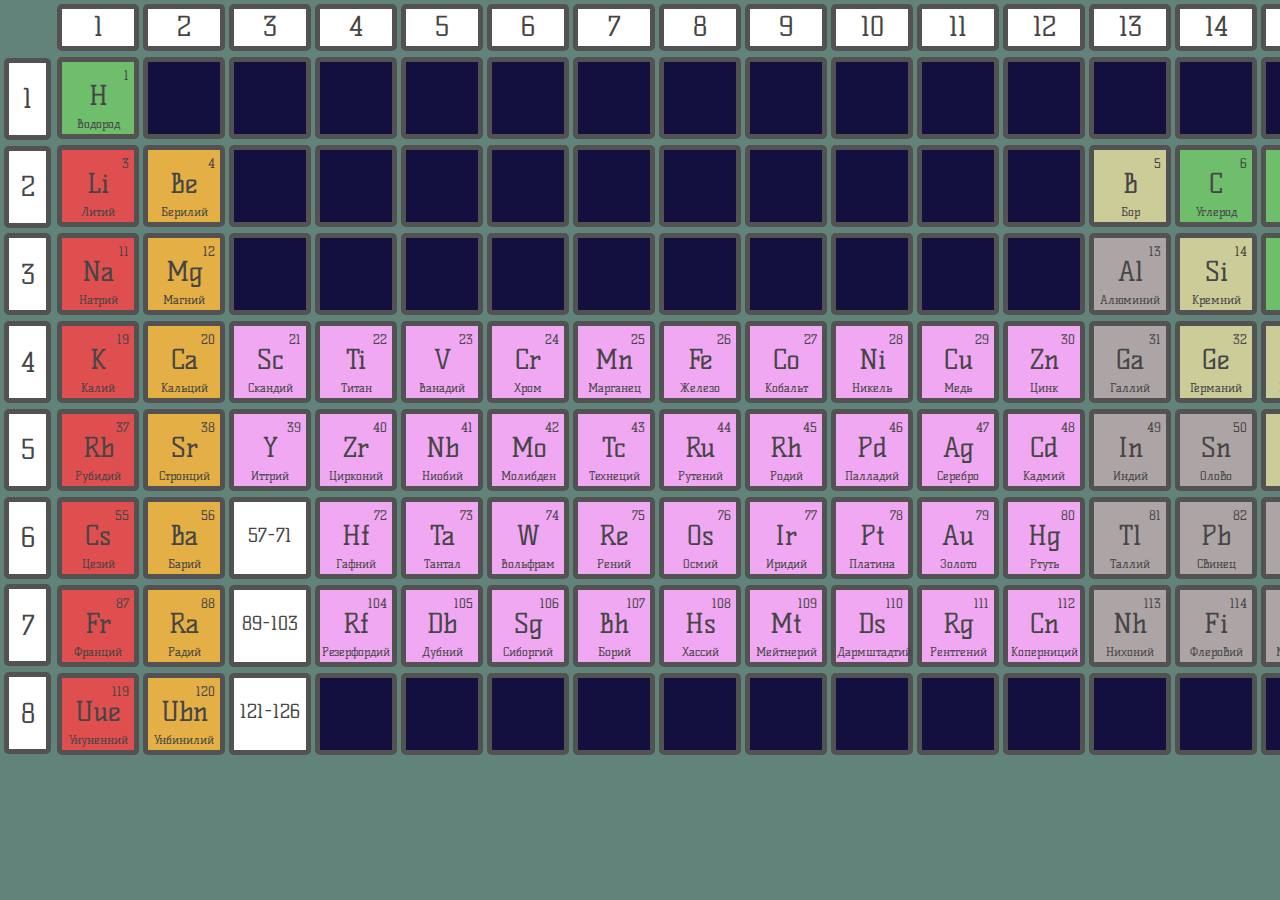
==== commit 4b7e9653: "step three" ====
--- a/index.html
+++ b/index.html
@@ -6,938 +6,628 @@
     <meta name="viewport" content="width=device-width, initial-scale=1.0">
     <meta http-equiv="X-UA-Compatible" content="ie=edge">
     <title>Document</title>
+    <link href="https://fonts.googleapis.com/css?family=Kelly+Slab" rel="stylesheet">
 
 </head>
 
 <body>
+
     <div id="PerTab">
-        <div class="per per_one">
-            <svg viewBox="0 0 200 200" class="elem gro_one">
-                <rect class="elem_border" fill="#5B9B59" />
-                <path d="M120.72 62.528V121.472H126.768V128H106.992V121.472H112.848V94.016H86.16V121.472H92.016V128H72.24V121.472H78.288V62.528H72.24V56H92.016V62.528H86.16V87.584H112.848V62.528H106.992V56H126.768V62.528H120.72Z"
-                />
-                <path d="M174.088 46.552H176.536V24.484H173.08V22H176.176C177.4 22 178.252 22.264 178.732 22.792C179.236 23.32 179.488 24.088 179.488 25.096V46.552H181.72V49H174.088V46.552Z"
-                />
-                <path d="M49.672 157.864C50.176 157.48 50.788 157.288 51.508 157.288C52.252 157.288 52.876 157.54 53.38 158.044C53.908 158.548 54.172 159.328 54.172 160.384V171.832C54.172 172.84 54.016 173.536 53.704 173.92C53.08 174.64 52.168 175 50.968 175H38.44V172.552H40.708V150.448H38.476V148H46C48.448 148 49.672 149.068 49.672 151.204V157.864ZM46.756 159.7V150.556H43.66V161.644L46.756 159.7ZM51.292 159.736L43.66 164.524V172.516H51.292V159.736ZM60.2183 175C58.9943 175 58.1303 174.724 57.6263 174.172C57.1223 173.596 56.8703 172.804 56.8703 171.796V160.204C56.8703 159.244 57.0863 158.476 57.5183 157.9C57.9743 157.3 58.8743 157 60.2183 157H66.8783C68.1983 157 69.0863 157.3 69.5423 157.9C69.9983 158.476 70.2263 159.244 70.2263 160.204V171.796C70.2263 172.804 69.9743 173.596 69.4703 174.172C68.9663 174.724 68.1023 175 66.8783 175H60.2183ZM59.7863 172.552H67.3103V159.448H59.7863V172.552ZM87.9636 179.932V175H75.2556V179.932H72.7356V172.588H75.2196L80.5476 159.52H78.0636V157H87.9276V172.588H90.5556V179.932H87.9636ZM85.2276 159.52H83.2836L77.9916 172.588H85.2276V159.52ZM96.4293 175C95.2053 175 94.3413 174.724 93.8373 174.172C93.3333 173.596 93.0813 172.804 93.0813 171.796V160.204C93.0813 159.244 93.2973 158.476 93.7293 157.9C94.1853 157.3 95.0853 157 96.4293 157H103.089C104.409 157 105.297 157.3 105.753 157.9C106.209 158.476 106.437 159.244 106.437 160.204V171.796C106.437 172.804 106.185 173.596 105.681 174.172C105.177 174.724 104.313 175 103.089 175H96.4293ZM95.9973 172.552H103.521V159.448H95.9973V172.552ZM113.731 172.552H121.363V159.196L113.731 163.984V172.552ZM108.547 181.552H110.779V159.484H108.511V157H113.731V161.104L119.959 157.18C120.535 156.82 121.147 156.64 121.795 156.64C122.443 156.64 123.007 156.844 123.487 157.252C123.991 157.636 124.243 158.212 124.243 158.98V171.616C124.243 172.72 124.075 173.476 123.739 173.884C123.163 174.628 122.251 175 121.003 175H113.731V181.552H116.107V184H108.547V181.552ZM131.199 175C129.975 175 129.111 174.724 128.607 174.172C128.103 173.596 127.851 172.804 127.851 171.796V160.204C127.851 159.244 128.067 158.476 128.499 157.9C128.955 157.3 129.855 157 131.199 157H137.859C139.179 157 140.067 157.3 140.523 157.9C140.979 158.476 141.207 159.244 141.207 160.204V171.796C141.207 172.804 140.955 173.596 140.451 174.172C139.947 174.724 139.083 175 137.859 175H131.199ZM130.767 172.552H138.291V159.448H130.767V172.552ZM158.944 179.932V175H146.236V179.932H143.716V172.588H146.2L151.528 159.52H149.044V157H158.908V172.588H161.536V179.932H158.944ZM156.208 159.52H154.264L148.972 172.588H156.208V159.52Z"
-                />
-            </svg>
-            <svg viewBox="0 0 200 200" class="elem">
-                <rect class="skip elem_border" />
-            </svg>
-            <svg viewBox="0 0 200 200" class="elem">
-                <rect class="skip elem_border" />
-            </svg>
-            <svg viewBox="0 0 200 200" class="elem">
-                <rect class="skip elem_border" />
-            </svg>
-            <svg viewBox="0 0 200 200" class="elem">
-                <rect class="skip elem_border" />
-            </svg>
-            <svg viewBox="0 0 200 200" class="elem">
-                <rect class="skip elem_border" />
-            </svg>
-            <svg viewBox="0 0 200 200" class="elem">
-                <rect class="skip elem_border" />
-            </svg>
-            <svg viewBox="0 0 200 200" class="elem">
-                <rect class="skip elem_border" />
-            </svg>
-            <svg viewBox="0 0 200 200" class="elem">
-                <rect class="skip elem_border" />
-            </svg>
-            <svg viewBox="0 0 200 200" class="elem">
-                <rect class="skip elem_border" />
-            </svg>
-            <svg viewBox="0 0 200 200" class="elem">
-                <rect class="skip elem_border" />
-            </svg>
-            <svg viewBox="0 0 200 200" class="elem">
-                <rect class="skip elem_border" />
-            </svg>
-            <svg viewBox="0 0 200 200" class="elem">
-                <rect class="skip elem_border" />
-            </svg>
-            <svg viewBox="0 0 200 200" class="elem">
-                <rect class="skip elem_border" />
-            </svg>
-            <svg viewBox="0 0 200 200" class="elem">
-                <rect class="skip elem_border" />
-            </svg>
-            <svg viewBox="0 0 200 200" class="elem">
-                <rect class="skip elem_border" />
-            </svg>
-            <svg viewBox="0 0 200 200" class="elem">
-                <rect class="skip elem_border" />
-            </svg>
-            <svg viewBox="0 0 200 200" class="elem gro_eighteen">
-                <rect class="elem_border" fill="#659DAF" />
-                <path d="M98.72 62.528V121.472H104.768V128H84.992V121.472H90.848V94.016H64.16V121.472H70.016V128H50.24V121.472H56.288V62.528H50.24V56H70.016V62.528H64.16V87.584H90.848V62.528H84.992V56H104.768V62.528H98.72ZM115.831 89.408C115.831 83.072 119.127 79.904 125.719 79.904H141.943C145.079 79.904 147.351 80.512 148.759 81.728C150.167 82.944 150.871 85.184 150.871 88.448V97.376L123.511 114.656V121.472H143.287V115.904H150.871V120.992C150.871 122.912 150.263 124.576 149.047 125.984C147.895 127.328 145.943 128 143.191 128H123.511C120.759 128 118.775 127.328 117.559 125.984C116.407 124.576 115.831 122.912 115.831 120.992V89.408ZM123.511 106.88L143.191 94.496V86.528H123.511V106.88Z"
-                />
-                <path d="M165.8 42.484C165.8 40.516 166.448 39.124 167.744 38.308L178.112 31.864V24.448H168.644V28.84H165.836V22H176.312C178.088 22 179.336 22.312 180.056 22.936C180.728 23.512 181.064 24.592 181.064 26.176V30.388C181.064 32.044 180.476 33.232 179.3 33.952L168.608 40.72V46.552H178.076V43.24H181.1V49H165.8V42.484Z"
-                />
-                <path d="M59.38 172.552H61.72V175H54.16V172.552H56.428V150.448H54.16V148H69.748V154.66H67.3V150.448H59.38V172.552ZM68.9523 160.528C68.9523 158.152 70.1883 156.964 72.6603 156.964H78.7443C79.9203 156.964 80.7723 157.192 81.3003 157.648C81.8283 158.104 82.0923 158.944 82.0923 160.168V163.516L71.8323 169.996V172.552H79.2483V170.464H82.0923V172.372C82.0923 173.092 81.8643 173.716 81.4083 174.244C80.9763 174.748 80.2443 175 79.2123 175H71.8323C70.8003 175 70.0563 174.748 69.6003 174.244C69.1683 173.716 68.9523 173.092 68.9523 172.372V160.528ZM71.8323 167.08L79.2123 162.436V159.448H71.8323V167.08ZM101.901 172.588V175H94.4491V172.588H96.8251V159.52H94.5931L89.9851 171.796C89.6011 172.828 89.1331 173.62 88.5811 174.172C88.0531 174.724 87.2611 175 86.2051 175H84.1891V172.588H86.9971L92.0371 159.52H89.6251V157H99.5611V172.588H101.901ZM120.856 172.552H123.16V175H118.048V161.716L110.164 175H105.124V172.48H107.428V159.52H105.124V157H110.2V170.176L118.048 157H123.16V159.52H120.856V172.552ZM142.125 172.552H144.429V175H139.317V161.716L131.433 175H126.393V172.48H128.697V159.52H126.393V157H131.469V170.176L139.317 157H144.429V159.52H142.125V172.552ZM141.081 149.908C141.081 151.468 140.541 152.776 139.461 153.832C138.357 154.888 137.061 155.416 135.573 155.416C134.037 155.416 132.729 154.876 131.649 153.796C130.569 152.716 130.029 151.42 130.029 149.908H131.937C131.937 150.868 132.285 151.708 132.981 152.428C133.701 153.124 134.565 153.472 135.573 153.472C136.557 153.472 137.397 153.124 138.093 152.428C138.813 151.708 139.173 150.868 139.173 149.908H141.081Z"
-                />
-            </svg>
-
+        <div class="btn_gro">
+            <div class="gro_numb">
+                <p class="sym">1</p>
+            </div>
+            <div class="gro_numb">
+                <p class="sym">2</p>
+            </div>
+            <div class="gro_numb">
+                <p class="sym">3</p>
+            </div>
+            <div class="gro_numb">
+                <p class="sym">4</p>
+            </div>
+            <div class="gro_numb">
+                <p class="sym">5</p>
+            </div>
+            <div class="gro_numb">
+                <p class="sym">6</p>
+            </div>
+            <div class="gro_numb">
+                <p class="sym">7</p>
+            </div>
+            <div class="gro_numb">
+                <p class="sym">8</p>
+            </div>
+            <div class="gro_numb">
+                <p class="sym">9</p>
+            </div>
+            <div class="gro_numb">
+                <p class="sym">10</p>
+            </div>
+            <div class="gro_numb">
+                <p class="sym">11</p>
+            </div>
+            <div class="gro_numb">
+                <p class="sym">12</p>
+            </div>
+            <div class="gro_numb">
+                <p class="sym">13</p>
+            </div>
+            <div class="gro_numb">
+                <p class="sym">14</p>
+            </div>
+            <div class="gro_numb">
+                <p class="sym">15</p>
+            </div>
+            <div class="gro_numb">
+                <p class="sym">16</p>
+            </div>
+            <div class="gro_numb">
+                <p class="sym">17</p>
+            </div>
+            <div class="gro_numb">
+                <p class="sym">18</p>
+            </div>
         </div>
-        <div class="per per_two">
-            <svg viewBox="0 0 200 200" class="elem gro_one">
-                <rect class="alk_met elem_border"/>
-                <path d="M66.24 121.472H72.288V62.528H66.24V56H86.4V62.528H80.16V121.472H100.32V110.24H106.848V128H66.24V121.472ZM129.439 121.472H135.679V128H115.519V121.472H121.567V86.528H115.519V80H129.439V121.472ZM125.503 62.336C126.847 62.336 127.967 62.848 128.863 63.872C129.823 64.832 130.303 66.016 130.303 67.424C130.303 68.768 129.823 69.92 128.863 70.88C127.967 71.776 126.815 72.224 125.407 72.224C124.063 72.224 122.911 71.776 121.951 70.88C121.055 69.92 120.607 68.768 120.607 67.424C120.607 66.016 121.087 64.832 122.047 63.872C123.007 62.848 124.159 62.336 125.503 62.336Z"
-                />
-                <path d="M181.704 24.448L172.884 33.232H177.528C179.112 33.232 180.204 33.556 180.804 34.204C181.38 34.828 181.668 35.908 181.668 37.444V44.176C181.668 44.968 181.62 45.676 181.524 46.3C181.428 46.9 181.2 47.392 180.84 47.776C180.144 48.592 178.764 49 176.7 49H171.228C168.588 49 167.148 47.992 166.908 45.976C166.836 45.376 166.8 44.74 166.8 44.068V42.16H169.428V46.768H178.752V35.572H169.428V33.232L178.356 24.448H169.428V26.968H166.8V22H181.704V24.448Z"
-                />
-                <path d="M70.636 172.516V175H63.436V172.516H65.56V150.448H63.58L56.164 171.436C55.54 173.812 54.148 175 51.988 175H49.9V172.552H53.032L60.88 150.448H58.036V148H68.512V172.516H70.636ZM89.2387 172.552H91.5427V175H86.4307V161.716L78.5467 175H73.5067V172.48H75.8107V159.52H73.5067V157H78.5827V170.176L86.4307 157H91.5427V159.52H89.2387V172.552ZM96.9363 172.552H99.7443V159.556H96.5763V162.904H94.0563V157H108.276V162.904H105.828V159.556H102.588V172.552H105.396V175H96.9363V172.552ZM126.54 172.552H128.844V175H123.732V161.716L115.848 175H110.808V172.48H113.112V159.52H110.808V157H115.884V170.176L123.732 157H128.844V159.52H126.54V172.552ZM147.809 172.552H150.113V175H145.001V161.716L137.117 175H132.077V172.48H134.381V159.52H132.077V157H137.153V170.176L145.001 157H150.113V159.52H147.809V172.552ZM146.765 149.908C146.765 151.468 146.225 152.776 145.145 153.832C144.041 154.888 142.745 155.416 141.257 155.416C139.721 155.416 138.413 154.876 137.333 153.796C136.253 152.716 135.713 151.42 135.713 149.908H137.621C137.621 150.868 137.969 151.708 138.665 152.428C139.385 153.124 140.249 153.472 141.257 153.472C142.241 153.472 143.081 153.124 143.777 152.428C144.497 151.708 144.857 150.868 144.857 149.908H146.765Z"
-                />
-            </svg>
-            <svg viewBox="0 0 200 200" class="elem gro_two">
-                <rect class="elem_border" fill="#B78B36" />
-                <path d="M86.712 82.304C88.056 81.28 89.688 80.768 91.608 80.768C93.592 80.768 95.256 81.44 96.6 82.784C98.008 84.128 98.712 86.208 98.712 89.024V119.552C98.712 122.24 98.296 124.096 97.464 125.12C95.8 127.04 93.368 128 90.168 128H56.76V121.472H62.808V62.432H56.856V56H76.92C83.448 56 86.712 58.848 86.712 64.544V82.304ZM78.936 87.2V62.432H70.68V92.384L78.936 87.2ZM91.032 87.296L70.68 100.064V121.376H91.032V87.296ZM109.238 89.408C109.238 83.072 112.534 79.904 119.126 79.904H135.35C138.486 79.904 140.758 80.512 142.166 81.728C143.574 82.944 144.278 85.184 144.278 88.448V97.376L116.918 114.656V121.472H136.694V115.904H144.278V120.992C144.278 122.912 143.67 124.576 142.454 125.984C141.302 127.328 139.35 128 136.598 128H116.918C114.166 128 112.182 127.328 110.966 125.984C109.814 124.576 109.238 122.912 109.238 120.992V89.408ZM116.918 106.88L136.598 94.496V86.528H116.918V106.88Z"
-                />
-                <path d="M172.812 46.552H176.772V42.052H165.36L176.736 22H179.652V39.604H182.244V42.052H179.652V46.552H182.244V49H172.812V46.552ZM176.772 27.364L169.788 39.604H176.772V27.364Z"
-                />
-                <path d="M45.66 161.752C48.132 163.264 49.368 164.968 49.368 166.864V170.752C49.368 172.384 49.032 173.512 48.36 174.136C47.736 174.712 46.668 175 45.156 175H32.16V172.552H34.428V150.448H32.16V148H48.432V154.66H45.984V150.448H37.38V156.532L45.66 161.752ZM46.416 165.172L37.38 159.484V172.552H46.416V165.172ZM53.3156 160.528C53.3156 158.152 54.5516 156.964 57.0236 156.964H63.1076C64.2836 156.964 65.1356 157.192 65.6636 157.648C66.1916 158.104 66.4556 158.944 66.4556 160.168V163.516L56.1956 169.996V172.552H63.6116V170.464H66.4556V172.372C66.4556 173.092 66.2276 173.716 65.7716 174.244C65.3396 174.748 64.6076 175 63.5756 175H56.1956C55.1636 175 54.4196 174.748 53.9636 174.244C53.5316 173.716 53.3156 173.092 53.3156 172.372V160.528ZM56.1956 167.08L63.5756 162.436V159.448H56.1956V167.08ZM73.7541 172.552H81.3861V159.196L73.7541 163.984V172.552ZM68.5701 181.552H70.8021V159.484H68.5341V157H73.7541V161.104L79.9821 157.18C80.5581 156.82 81.1701 156.64 81.8181 156.64C82.4661 156.64 83.0301 156.844 83.5101 157.252C84.0141 157.636 84.2661 158.212 84.2661 158.98V171.616C84.2661 172.72 84.0981 173.476 83.7621 173.884C83.1861 174.628 82.2741 175 81.0261 175H73.7541V181.552H76.1301V184H68.5701V181.552ZM103.426 172.552H105.73V175H100.618V161.716L92.7342 175H87.6942V172.48H89.9982V159.52H87.6942V157H92.7702V170.176L100.618 157H105.73V159.52H103.426V172.552ZM125.956 172.588V175H118.504V172.588H120.88V159.52H118.648L114.04 171.796C113.656 172.828 113.188 173.62 112.636 174.172C112.108 174.724 111.316 175 110.26 175H108.244V172.588H111.052L116.092 159.52H113.68V157H123.616V172.588H125.956ZM144.911 172.552H147.215V175H142.103V161.716L134.219 175H129.179V172.48H131.483V159.52H129.179V157H134.255V170.176L142.103 157H147.215V159.52H144.911V172.552ZM166.18 172.552H168.484V175H163.372V161.716L155.488 175H150.448V172.48H152.752V159.52H150.448V157H155.524V170.176L163.372 157H168.484V159.52H166.18V172.552ZM165.136 149.908C165.136 151.468 164.596 152.776 163.516 153.832C162.412 154.888 161.116 155.416 159.628 155.416C158.092 155.416 156.784 154.876 155.704 153.796C154.624 152.716 154.084 151.42 154.084 149.908H155.992C155.992 150.868 156.34 151.708 157.036 152.428C157.756 153.124 158.62 153.472 159.628 153.472C160.612 153.472 161.452 153.124 162.148 152.428C162.868 151.708 163.228 150.868 163.228 149.908H165.136Z"
-                />
-            </svg>
-            <svg viewBox="0 0 200 200" class="elem">
-                <rect class="skip elem_border" />
-            </svg>
-            <svg viewBox="0 0 200 200" class="elem">
-                <rect class="skip elem_border" />
-            </svg>
-            <svg viewBox="0 0 200 200" class="elem">
-                <rect class="skip elem_border" />
-            </svg>
-            <svg viewBox="0 0 200 200" class="elem">
-                <rect class="skip elem_border" />
-            </svg>
-            <svg viewBox="0 0 200 200" class="elem">
-                <rect class="skip elem_border" />
-            </svg>
-            <svg viewBox="0 0 200 200" class="elem">
-                <rect class="skip elem_border" />
-            </svg>
-            <svg viewBox="0 0 200 200" class="elem">
-                <rect class="skip elem_border" />
-            </svg>
-            <svg viewBox="0 0 200 200" class="elem">
-                <rect class="skip elem_border" />
-            </svg>
-            <svg viewBox="0 0 200 200" class="elem">
-                <rect class="skip elem_border" />
-            </svg>
-            <svg viewBox="0 0 200 200" class="elem">
-                <rect class="skip elem_border" />
-            </svg>
-            <svg viewBox="0 0 200 200" class="elem gro_one">
-                <rect class="elem_border" fill="#8FA318" />
-                <path d="M108.712 82.304C110.056 81.28 111.688 80.768 113.608 80.768C115.592 80.768 117.256 81.44 118.6 82.784C120.008 84.128 120.712 86.208 120.712 89.024V119.552C120.712 122.24 120.296 124.096 119.464 125.12C117.8 127.04 115.368 128 112.168 128H78.76V121.472H84.808V62.432H78.856V56H98.92C105.448 56 108.712 58.848 108.712 64.544V82.304ZM100.936 87.2V62.432H92.68V92.384L100.936 87.2ZM113.032 87.296L92.68 100.064V121.376H113.032V87.296Z"
-                />
-                <path d="M178.464 32.548C179.832 32.548 180.756 32.848 181.236 33.448C181.644 33.976 181.848 34.84 181.848 36.04V44.644C181.848 46.012 181.644 46.96 181.236 47.488C180.852 48.016 180.372 48.4 179.796 48.64C179.244 48.88 178.5 49 177.564 49H170.868C168.564 49 167.256 48.136 166.944 46.408C166.848 45.88 166.8 45.304 166.8 44.68V42.16H169.608V46.552H178.932V34.996H167.196V22H180.768V24.448H170.004V32.548H178.464Z"
-                />
-                <path d="M86.66 161.752C89.132 163.264 90.368 164.968 90.368 166.864V170.752C90.368 172.384 90.032 173.512 89.36 174.136C88.736 174.712 87.668 175 86.156 175H73.16V172.552H75.428V150.448H73.16V148H89.432V154.66H86.984V150.448H78.38V156.532L86.66 161.752ZM87.416 165.172L78.38 159.484V172.552H87.416V165.172ZM97.6636 175C96.4396 175 95.5756 174.724 95.0716 174.172C94.5676 173.596 94.3156 172.804 94.3156 171.796V160.204C94.3156 159.244 94.5316 158.476 94.9636 157.9C95.4196 157.3 96.3196 157 97.6636 157H104.324C105.644 157 106.532 157.3 106.988 157.9C107.444 158.476 107.672 159.244 107.672 160.204V171.796C107.672 172.804 107.42 173.596 106.916 174.172C106.412 174.724 105.548 175 104.324 175H97.6636ZM97.2316 172.552H104.756V159.448H97.2316V172.552ZM114.965 172.552H122.597V159.196L114.965 163.984V172.552ZM109.781 181.552H112.013V159.484H109.745V157H114.965V161.104L121.193 157.18C121.769 156.82 122.381 156.64 123.029 156.64C123.677 156.64 124.241 156.844 124.721 157.252C125.225 157.636 125.477 158.212 125.477 158.98V171.616C125.477 172.72 125.309 173.476 124.973 173.884C124.397 174.628 123.485 175 122.237 175H114.965V181.552H117.341V184H109.781V181.552Z"
-                />
-            </svg>
-            <svg viewBox="0 0 200 200" class="elem gro_one">
-                <rect class="elem_border" fill="#5B9B59" />
-                <path d="M113.072 110.24H119.6V128H90.128C84.752 128 81.488 125.888 80.336 121.664C79.952 120.448 79.76 119.136 79.76 117.728V66.368C79.76 61.696 81.392 58.56 84.656 56.96C85.872 56.32 87.376 56 89.168 56H119.6V73.76H113.072V62.528H87.632V121.472H113.072V110.24Z"
-                />
-                <path d="M178.932 24.268H169.752V33.052H177.6C180 33.052 181.428 33.856 181.884 35.464C182.028 35.968 182.1 36.52 182.1 37.12V44.428C182.1 46.012 181.704 47.176 180.912 47.92C180.12 48.64 178.824 49 177.024 49H171.732C169.884 49 168.6 48.652 167.88 47.956C167.16 47.236 166.8 46.096 166.8 44.536V26.284C166.8 24.292 167.58 22.984 169.14 22.36C169.692 22.12 170.352 22 171.12 22H177.744C179.712 22 180.864 22.864 181.2 24.592C181.32 25.096 181.38 25.636 181.38 26.212V27.004H178.932V24.268ZM179.148 35.536H169.752V46.552H179.148V35.536Z"
-                />
-                <path d="M41.736 150.448H39.9V148H46.164V150.448H44.292L49.692 165.532L55.02 150.448H52.608V148H59.556V150.448H57.648L50.232 171.436C49.824 172.564 49.32 173.44 48.72 174.064C48.12 174.688 47.232 175 46.056 175H44.04V172.552H47.172L48.36 169.204L41.736 150.448ZM58.3781 172.588H60.7181V159.556H58.3781V157H71.5901V162.904H69.0701V159.556H63.4541V172.588H66.2261V175H58.3781V172.588ZM88.2683 172.588V175H80.8163V172.588H83.1923V159.52H80.9603L76.3523 171.796C75.9683 172.828 75.5003 173.62 74.9482 174.172C74.4202 174.724 73.6283 175 72.5723 175H70.5563V172.588H73.3643L78.4043 159.52H75.9923V157H85.9283V172.588H88.2683ZM91.6711 160.528C91.6711 158.152 92.9071 156.964 95.3791 156.964H101.463C102.639 156.964 103.491 157.192 104.019 157.648C104.547 158.104 104.811 158.944 104.811 160.168V163.516L94.5511 169.996V172.552H101.967V170.464H104.811V172.372C104.811 173.092 104.583 173.716 104.127 174.244C103.695 174.748 102.963 175 101.931 175H94.5511C93.5191 175 92.7751 174.748 92.3191 174.244C91.8871 173.716 91.6711 173.092 91.6711 172.372V160.528ZM94.5511 167.08L101.931 162.436V159.448H94.5511V167.08ZM112.11 172.552H119.742V159.196L112.11 163.984V172.552ZM106.926 181.552H109.158V159.484H106.89V157H112.11V161.104L118.338 157.18C118.914 156.82 119.526 156.64 120.174 156.64C120.822 156.64 121.386 156.844 121.866 157.252C122.37 157.636 122.622 158.212 122.622 158.98V171.616C122.622 172.72 122.454 173.476 122.118 173.884C121.542 174.628 120.63 175 119.382 175H112.11V181.552H114.486V184H106.926V181.552ZM129.578 175C128.354 175 127.49 174.724 126.986 174.172C126.482 173.596 126.23 172.804 126.23 171.796V160.204C126.23 159.244 126.446 158.476 126.878 157.9C127.334 157.3 128.234 157 129.578 157H136.238C137.558 157 138.446 157.3 138.902 157.9C139.358 158.476 139.586 159.244 139.586 160.204V171.796C139.586 172.804 139.334 173.596 138.83 174.172C138.326 174.724 137.462 175 136.238 175H129.578ZM129.146 172.552H136.67V159.448H129.146V172.552ZM157.323 179.932V175H144.615V179.932H142.095V172.588H144.579L149.907 159.52H147.423V157H157.287V172.588H159.915V179.932H157.323ZM154.587 159.52H152.643L147.351 172.588H154.587V159.52Z"
-                />
-            </svg>
-            <svg viewBox="0 0 200 200" class="elem gro_one">
-                <rect class="elem_border" fill="#5B9B59" />
-                <path d="M128.784 62.528H122.736V128H113.328L86.16 71.936V121.472H92.4V128H72.24V121.472H78.288V62.528H72.24V56H87.024L114.864 113.216V62.528H108.624V56H128.784V62.528Z"
-                />
-                <path d="M169.356 49H166.08L178.392 24.448H168.672V29.812H166.08V22H181.02V25.672L169.356 49Z" />
-                <path d="M78.724 163.12L75.52 150.448L72.316 163.12H78.724ZM86.176 172.552V175H79.156V172.552H81.1L79.3 165.388H71.74L69.94 172.552H71.92V175H64.9V172.552H67.168L73.432 148H77.68L83.836 172.552H86.176ZM100.037 163.012C100.037 164.116 99.6168 164.908 98.7768 165.388C98.4648 165.556 98.0928 165.652 97.6608 165.676C99.4368 165.724 100.325 166.516 100.325 168.052V171.832C100.325 172.864 100.193 173.56 99.9288 173.92C99.4248 174.64 98.5368 175 97.2648 175H88.2648V169.744H90.6768V172.552H97.5528V166.9H92.5848V164.524H97.2288V159.484H90.6768V162.256H88.2648V157H96.6168C97.9608 157 98.8608 157.288 99.3168 157.864C99.7968 158.416 100.037 159.196 100.037 160.204V163.012ZM107.257 175C106.033 175 105.169 174.724 104.665 174.172C104.161 173.596 103.909 172.804 103.909 171.796V160.204C103.909 159.244 104.125 158.476 104.557 157.9C105.013 157.3 105.913 157 107.257 157H113.917C115.237 157 116.125 157.3 116.581 157.9C117.037 158.476 117.265 159.244 117.265 160.204V171.796C117.265 172.804 117.013 173.596 116.509 174.172C116.005 174.724 115.141 175 113.917 175H107.257ZM106.825 172.552H114.349V159.448H106.825V172.552ZM122.237 172.552H125.045V159.556H121.877V162.904H119.357V157H133.577V162.904H131.129V159.556H127.889V172.552H130.697V175H122.237V172.552Z"
-                />
-            </svg>
-            <svg viewBox="0 0 200 200" class="elem gro_one">
-                <rect class="elem_border" fill="#5B9B59" />
-                <path d="M109.136 56C113.04 56 115.856 57.088 117.584 59.264C119.376 61.376 120.272 64.544 120.272 68.768V114.944C120.272 119.552 119.504 122.88 117.968 124.928C116.432 126.976 113.648 128 109.616 128H91.184C85.04 128 81.424 125.696 80.336 121.088C79.952 119.68 79.76 118.112 79.76 116.384V68.768C79.76 64.48 80.464 61.376 81.872 59.456C83.472 57.152 86.32 56 90.416 56H109.136ZM87.44 121.472H112.592V62.528H87.44V121.472Z"
-                />
-                <path opacity="0.8" d="M181.38 30.928C181.38 31.864 181.152 32.644 180.696 33.268C180.264 33.892 179.772 34.228 179.22 34.276C179.892 34.324 180.516 34.66 181.092 35.284C181.764 36.004 182.1 36.928 182.1 38.056V44.176C182.1 45.76 181.704 46.96 180.912 47.776C180.12 48.592 178.824 49 177.024 49H171.732C169.884 49 168.6 48.592 167.88 47.776C167.16 46.936 166.8 45.736 166.8 44.176V38.164C166.8 37.012 167.16 36.064 167.88 35.32C168.432 34.696 169.056 34.348 169.752 34.276C169.224 34.228 168.72 33.892 168.24 33.268C167.76 32.62 167.52 31.84 167.52 30.928V26.284C167.52 24.292 168.252 22.984 169.716 22.36C170.244 22.12 170.892 22 171.66 22H177.312C178.704 22 179.76 22.42 180.48 23.26C181.08 23.98 181.38 24.988 181.38 26.284V30.928ZM179.148 35.752H169.752V46.552H179.148V35.752ZM170.292 33.052H178.608V24.268H170.292V33.052Z"
-                />
-                <path d="M46.16 172.552V175H42.056L33.02 161.572V172.552H35.36V175H27.8V172.552H30.068V150.448H27.8V148H35.36V150.448H32.876V160.492L42.056 148H45.944V150.448H43.532L36.044 160.96L43.856 172.552H46.16ZM64.4106 172.552H66.7146V175H61.6026V161.716L53.7186 175H48.6786V172.48H50.9826V159.52H48.6786V157H53.7546V170.176L61.6026 157H66.7146V159.52H64.4106V172.552ZM82.2241 175H73.2601C71.5321 175 70.5361 174.352 70.2721 173.056C70.1761 172.672 70.1281 172.264 70.1281 171.832V160.168C70.1281 159.16 70.4041 158.38 70.9561 157.828C71.5321 157.252 72.3961 156.964 73.5481 156.964H82.2241V161.536H79.7761V159.448H73.0081V172.552H79.7761V170.464H82.2241V175ZM102.022 172.588V175H94.5702V172.588H96.9462V159.52H94.7142L90.1062 171.796C89.7222 172.828 89.2542 173.62 88.7022 174.172C88.1742 174.724 87.3822 175 86.3262 175H84.3102V172.588H87.1182L92.1582 159.52H89.7462V157H99.6822V172.588H102.022ZM108.773 175C107.549 175 106.685 174.724 106.181 174.172C105.677 173.596 105.425 172.804 105.425 171.796V160.204C105.425 159.244 105.641 158.476 106.073 157.9C106.529 157.3 107.429 157 108.773 157H115.433C116.753 157 117.641 157.3 118.097 157.9C118.553 158.476 118.781 159.244 118.781 160.204V171.796C118.781 172.804 118.529 173.596 118.025 174.172C117.521 174.724 116.657 175 115.433 175H108.773ZM108.341 172.552H115.865V159.448H108.341V172.552ZM126.074 172.552H133.706V159.196L126.074 163.984V172.552ZM120.89 181.552H123.122V159.484H120.854V157H126.074V161.104L132.302 157.18C132.878 156.82 133.49 156.64 134.138 156.64C134.786 156.64 135.35 156.844 135.83 157.252C136.334 157.636 136.586 158.212 136.586 158.98V171.616C136.586 172.72 136.418 173.476 136.082 173.884C135.506 174.628 134.594 175 133.346 175H126.074V181.552H128.45V184H120.89V181.552ZM143.543 175C142.319 175 141.455 174.724 140.951 174.172C140.447 173.596 140.195 172.804 140.195 171.796V160.204C140.195 159.244 140.411 158.476 140.843 157.9C141.299 157.3 142.199 157 143.543 157H150.203C151.523 157 152.411 157.3 152.867 157.9C153.323 158.476 153.551 159.244 153.551 160.204V171.796C153.551 172.804 153.299 173.596 152.795 174.172C152.291 174.724 151.427 175 150.203 175H143.543ZM143.111 172.552H150.635V159.448H143.111V172.552ZM171.288 179.932V175H158.58V179.932H156.06V172.588H158.544L163.872 159.52H161.388V157H171.252V172.588H173.88V179.932H171.288ZM168.552 159.52H166.608L161.316 172.588H168.552V159.52Z"
-                />
-            </svg>
-            <svg viewBox="0 0 200 200" class="elem gro_one">
-                <rect class="elem_border" fill="#DCE027" />
-                <path d="M105.696 94.016H92.16V121.472H98.4V128H78.24V121.472H84.288V62.528H78.24V56H123.264V73.76H116.736V62.528H92.16V87.488H105.696V80.672H112.224V100.832H105.696V94.016Z"
-                />
-                <path d="M169.752 46.66H179.148V36.76H171.3C168.852 36.76 167.424 35.956 167.016 34.348C166.872 33.844 166.8 33.292 166.8 32.692V26.572C166.8 24.988 167.196 23.836 167.988 23.116C168.78 22.372 170.076 22 171.876 22H177.168C179.016 22 180.3 22.36 181.02 23.08C181.74 23.776 182.1 24.904 182.1 26.464V44.716C182.1 45.916 181.764 46.936 181.092 47.776C180.42 48.592 179.316 49 177.78 49H170.94C169.572 49 168.516 48.592 167.772 47.776C167.124 47.056 166.8 46.06 166.8 44.788V43.996H169.752V46.66ZM169.752 34.276H179.148V24.448H169.752V34.276Z"
-                />
-                <path d="M79.468 152.392C81.172 152.392 82.336 152.836 82.96 153.724C83.464 154.468 83.716 155.68 83.716 157.36V165.532C83.716 167.212 83.38 168.4 82.708 169.096C82.012 169.792 80.764 170.14 78.964 170.14H74.5V172.552H76.984V175H69.352V172.552H71.692V170.14H67.156C65.356 170.14 64.12 169.792 63.448 169.096C62.776 168.376 62.44 167.188 62.44 165.532V157.36C62.44 155.68 62.704 154.468 63.232 153.724C63.832 152.836 64.972 152.392 66.652 152.392H71.692V150.484H69.28V148.036H76.84V150.484H74.428V152.392H79.468ZM71.692 167.656V154.768H65.356V167.656H71.692ZM80.764 154.768H74.428V167.656H80.764V154.768ZM88.9323 172.552H91.7403V159.556H88.5723V162.904H86.0523V157H100.272V162.904H97.8243V159.556H94.5843V172.552H97.3923V175H88.9323V172.552ZM105.734 175C104.51 175 103.646 174.724 103.142 174.172C102.638 173.596 102.386 172.804 102.386 171.796V160.204C102.386 159.244 102.602 158.476 103.034 157.9C103.49 157.3 104.39 157 105.734 157H112.394C113.714 157 114.602 157.3 115.058 157.9C115.514 158.476 115.742 159.244 115.742 160.204V171.796C115.742 172.804 115.49 173.596 114.986 174.172C114.482 174.724 113.618 175 112.394 175H105.734ZM105.302 172.552H112.826V159.448H105.302V172.552ZM123.035 172.552H130.667V159.196L123.035 163.984V172.552ZM117.851 181.552H120.083V159.484H117.815V157H123.035V161.104L129.263 157.18C129.839 156.82 130.451 156.64 131.099 156.64C131.747 156.64 132.311 156.844 132.791 157.252C133.295 157.636 133.547 158.212 133.547 158.98V171.616C133.547 172.72 133.379 173.476 133.043 173.884C132.467 174.628 131.555 175 130.307 175H123.035V181.552H125.411V184H117.851V181.552Z"
-                />
-            </svg>
-            <svg viewBox="0 0 200 200" class="elem gro_one">
-                <rect class="elem_border" fill="#659DAF" />
-                <path d="M106.784 62.528H100.736V128H91.328L64.16 71.936V121.472H70.4V128H50.24V121.472H56.288V62.528H50.24V56H65.024L92.864 113.216V62.528H86.624V56H106.784V62.528ZM117.8 89.408C117.8 83.072 121.096 79.904 127.688 79.904H143.912C147.048 79.904 149.32 80.512 150.728 81.728C152.136 82.944 152.84 85.184 152.84 88.448V97.376L125.48 114.656V121.472H145.256V115.904H152.84V120.992C152.84 122.912 152.232 124.576 151.016 125.984C149.864 127.328 147.912 128 145.16 128H125.48C122.728 128 120.744 127.328 119.528 125.984C118.376 124.576 117.8 122.912 117.8 120.992V89.408ZM125.48 106.88L145.16 94.496V86.528H125.48V106.88Z"
-                />
-                <path d="M154.088 46.552H156.536V24.484H153.08V22H156.176C157.4 22 158.252 22.264 158.732 22.792C159.236 23.32 159.488 24.088 159.488 25.096V46.552H161.72V49H154.088V46.552ZM177.042 22C178.506 22 179.562 22.408 180.21 23.224C180.882 24.016 181.218 25.204 181.218 26.788V44.104C181.218 45.832 180.93 47.08 180.354 47.848C179.778 48.616 178.734 49 177.222 49H171.03C168.726 49 167.37 48.136 166.962 46.408C166.818 45.88 166.746 45.292 166.746 44.644V26.788C166.746 25.18 167.01 24.016 167.538 23.296C168.138 22.432 169.206 22 170.742 22H177.042ZM169.626 46.552H178.338V24.448H169.626V46.552Z"
-                />
-                <path d="M80.98 150.448V172.552H83.248V175H75.832V172.552H78.028V162.256H68.02V172.552H70.216V175H62.8V172.552H65.068V150.448H62.8V148H70.216V150.448H68.02V159.844H78.028V150.448H75.832V148H83.248V150.448H80.98ZM86.8469 160.528C86.8469 158.152 88.0829 156.964 90.5549 156.964H96.6389C97.8149 156.964 98.6669 157.192 99.1949 157.648C99.7229 158.104 99.9869 158.944 99.9869 160.168V163.516L89.7269 169.996V172.552H97.1429V170.464H99.9869V172.372C99.9869 173.092 99.7589 173.716 99.3029 174.244C98.8709 174.748 98.1389 175 97.1069 175H89.7269C88.6949 175 87.9509 174.748 87.4949 174.244C87.0629 173.716 86.8469 173.092 86.8469 172.372V160.528ZM89.7269 167.08L97.1069 162.436V159.448H89.7269V167.08ZM105.382 175C104.158 175 103.294 174.724 102.79 174.172C102.286 173.596 102.034 172.804 102.034 171.796V160.204C102.034 159.244 102.25 158.476 102.682 157.9C103.138 157.3 104.038 157 105.382 157H112.042C113.362 157 114.25 157.3 114.706 157.9C115.162 158.476 115.39 159.244 115.39 160.204V171.796C115.39 172.804 115.138 173.596 114.634 174.172C114.13 174.724 113.266 175 112.042 175H105.382ZM104.95 172.552H112.474V159.448H104.95V172.552ZM129.996 172.552H132.084V167.008H123.876V172.552H125.964V175H118.8V172.552H121.104V159.52H118.8V157H125.964V159.52H123.876V164.416H132.084V159.52H129.996V157H137.196V159.52H134.892V172.552H137.196V175H129.996V172.552Z"
-                />
-            </svg>
+        <div class="btn_per">
+            <div class="per_numb">
+                <p class="sym">1</p>
+            </div>
+            <div class="per_numb">
+                <p class="sym">2</p>
+            </div>
+            <div class="per_numb">
+                <p class="sym">3</p>
+            </div>
+            <div class="per_numb">
+                <p class="sym">4</p>
+            </div>
+            <div class="per_numb">
+                <p class="sym">5</p>
+            </div>
+            <div class="per_numb">
+                <p class="sym">6</p>
+            </div>
+            <div class="per_numb">
+                <p class="sym">7</p>
+            </div>
+            <div class="per_numb">
+                <p class="sym">8</p>
+            </div>
         </div>
-        <div class="per per_three">
-            <svg viewBox="0 0 200 200" class="elem gro_one">
-                <rect class="alk_met elem_border"/>
-                <path d="M104.784 62.528H98.736V128H89.328L62.16 71.936V121.472H68.4V128H48.24V121.472H54.288V62.528H48.24V56H63.024L90.864 113.216V62.528H84.624V56H104.784V62.528ZM154.488 121.472V128H121.08C117.816 128 115.608 127.36 114.456 126.08C113.432 124.928 112.92 122.752 112.92 119.552V116C112.92 113.696 113.208 112.128 113.784 111.296C114.616 110.08 116.504 108.576 119.448 106.784L140.568 93.632V86.528H121.752V92.096H115.608V80H139.608C142.872 80 145.144 80.704 146.424 82.112C147.768 83.52 148.44 85.568 148.44 88.256V121.472H154.488ZM140.568 101.312L120.6 113.792V121.472H140.568V101.312Z"
-                />
-                <path d="M162.088 46.552H164.536V24.484H161.08V22H164.176C165.4 22 166.252 22.264 166.732 22.792C167.236 23.32 167.488 24.088 167.488 25.096V46.552H169.72V49H162.088V46.552ZM174.674 46.552H177.122V24.484H173.666V22H176.762C177.986 22 178.838 22.264 179.318 22.792C179.822 23.32 180.074 24.088 180.074 25.096V46.552H182.306V49H174.674V46.552Z"
-                />
-                <path d="M57 150.4V172.6H59.2V175H51.8V172.6H54V162.3H44V172.6H46.2V175H38.8V172.6H41.1V150.4H38.8V148H46.2V150.4H44V159.8H54V150.4H51.8V148H59.2V150.4H57ZM77.5 172.6V175H65C63.8 175 63 174.8 62.6 174.3 62.2 173.8 61.9 173 61.9 171.8V170.5C61.9 169.6 62.1 169 62.3 168.7 62.6 168.3 63.3 167.7 64.4 167L72.3 162.1V159.4H65.3V161.5H63V157H72C73.2 157 74 157.3 74.5 157.8 75 158.3 75.3 159.1 75.3 160.1V172.6H77.5ZM72.3 165L64.8 169.7V172.6H72.3V165ZM82.8 172.6H85.6V159.6H82.4V162.9H79.9V157H94.1V162.9H91.6V159.6H88.4V172.6H91.2V175H82.8V172.6ZM101.8 172.6H109.5V159.2L101.8 164V172.6ZM96.7 181.6H98.9V159.5H96.6V157H101.8V161.1L108.1 157.2C108.7 156.8 109.3 156.6 109.9 156.6 110.6 156.6 111.1 156.8 111.6 157.3 112.1 157.6 112.4 158.2 112.4 159V171.6C112.4 172.7 112.2 173.5 111.9 173.9 111.3 174.6 110.4 175 109.1 175H101.8V181.6H104.2V184H96.7V181.6ZM131.5 172.6H133.8V175H128.7V161.7L120.8 175H115.8V172.5H118.1V159.5H115.8V157H120.9V170.2L128.7 157H133.8V159.5H131.5V172.6ZM152.8 172.6H155.1V175H150V161.7L142.1 175H137.1V172.5H139.4V159.5H137.1V157H142.1V170.2L150 157H155.1V159.5H152.8V172.6ZM151.7 149.9C151.7 151.5 151.2 152.8 150.1 153.8 149 154.9 147.7 155.4 146.2 155.4 144.7 155.4 143.4 154.9 142.3 153.8 141.2 152.7 140.7 151.4 140.7 149.9H142.6C142.6 150.9 143 151.7 143.6 152.4 144.4 153.1 145.2 153.5 146.2 153.5 147.2 153.5 148.1 153.1 148.8 152.4 149.5 151.7 149.8 150.9 149.8 149.9H151.7Z"
-                />
-            </svg>
-            <svg viewBox="0 0 200 200" class="elem gro_two">
-                <rect class="elem_border" fill="#B78B36" />
-                <path d="M40.2 62.5V56H55L75.4 98 95.5 56H110.3V62.5H104.3V121.5H110.3V128H90.2V121.5H96.4V72L78.3 109.4H72.2L54.2 71.7V121.5H60.4V128H40.2V121.5H46.3V62.5H40.2ZM156.9 86.5V140.8C156.9 143.5 156.2 145.5 154.9 146.9 153.6 148.3 151.3 149 148.1 149H124.9V136H131.4V142.4H149V117.3L132.6 127.7C131.2 128.5 129.7 129 127.9 129 126.3 129 124.8 128.3 123.4 127 122.1 125.7 121.4 124.1 121.4 122.1V88.4C121.4 85.3 121.8 83.3 122.6 82.3 124.1 80.8 126.4 80 129.6 80H163V86.5H156.9ZM149 86.5H128.9V122.2L149 109.6V86.5Z"
-                />
-                <path d="M154.1 46.6H156.5V24.5H153.1V22H156.2C157.4 22 158.3 22.3 158.7 22.8 159.2 23.3 159.5 24.1 159.5 25.1V46.6H161.7V49H154.1V46.6ZM166.4 42.5C166.4 40.5 167 39.1 168.3 38.3L178.7 31.9V24.4H169.2V28.8H166.4V22H176.9C178.7 22 179.9 22.3 180.6 22.9 181.3 23.5 181.7 24.6 181.7 26.2V30.4C181.7 32 181.1 33.2 179.9 34L169.2 40.7V46.6H178.7V43.2H181.7V49H166.4V42.5Z"
-                />
-                <path d="M38.3 150.4V148H43.9L51.5 163.7 59.1 148H64.6V150.4H62.4V172.6H64.6V175H57.1V172.6H59.4V154L52.6 168H50.3L43.6 153.9V172.6H45.9V175H38.3V172.6H40.6V150.4H38.3ZM83.5 172.6V175H70.9C69.7 175 68.9 174.8 68.5 174.3 68.1 173.8 67.9 173 67.9 171.8V170.5C67.9 169.6 68 169 68.2 168.7 68.5 168.3 69.2 167.7 70.3 167L78.2 162.1V159.4H71.2V161.5H68.9V157H77.9C79.1 157 80 157.3 80.4 157.8 80.9 158.3 81.2 159.1 81.2 160.1V172.6H83.5ZM78.2 165L70.8 169.7V172.6H78.2V165ZM86.7 172.6H89V159.6H86.7V157H99.9V162.9H97.4V159.6H91.8V172.6H94.6V175H86.7V172.6ZM113.6 172.6H115.7V167H107.5V172.6H109.6V175H102.4V172.6H104.8V159.5H102.4V157H109.6V159.5H107.5V164.4H115.7V159.5H113.6V157H120.8V159.5H118.5V172.6H120.8V175H113.6V172.6ZM139.8 172.6H142.1V175H137V161.7L129.1 175H124.1V172.5H126.4V159.5H124.1V157H129.1V170.2L137 157H142.1V159.5H139.8V172.6ZM161.1 172.6H163.4V175H158.3V161.7L150.4 175H145.3V172.5H147.6V159.5H145.3V157H150.4V170.2L158.3 157H163.4V159.5H161.1V172.6ZM160 149.9C160 151.5 159.5 152.8 158.4 153.8 157.3 154.9 156 155.4 154.5 155.4 153 155.4 151.7 154.9 150.6 153.8 149.5 152.7 149 151.4 149 149.9H150.9C150.9 150.9 151.2 151.7 151.9 152.4 152.6 153.1 153.5 153.5 154.5 153.5 155.5 153.5 156.3 153.1 157 152.4 157.8 151.7 158.1 150.9 158.1 149.9H160Z"
-                /></svg>
-            <svg viewBox="0 0 200 200" class="elem">
-                <rect class="skip elem_border" />
-            </svg>
-            <svg viewBox="0 0 200 200" class="elem">
-                <rect class="skip elem_border" />
-            </svg>
-            <svg viewBox="0 0 200 200" class="elem">
-                <rect class="skip elem_border" />
-            </svg>
-            <svg viewBox="0 0 200 200" class="elem">
-                <rect class="skip elem_border" />
-            </svg>
-            <svg viewBox="0 0 200 200" class="elem">
-                <rect class="skip elem_border" />
-            </svg>
-            <svg viewBox="0 0 200 200" class="elem">
-                <rect class="skip elem_border" />
-            </svg>
-            <svg viewBox="0 0 200 200" class="elem">
-                <rect class="skip elem_border" />
-            </svg>
-            <svg viewBox="0 0 200 200" class="elem">
-                <rect class="skip elem_border" />
-            </svg>
-            <svg viewBox="0 0 200 200" class="elem">
-                <rect class="skip elem_border" />
-            </svg>
-            <svg viewBox="0 0 200 200" class="elem">
-                <rect class="skip elem_border" />
-            </svg>
-            <svg viewBox="0 0 200 200" class="elem gro_one">
-                <rect class="elem_border" fill="#B8AEAE" />
-                <path d="M93.264 96.32L84.72 62.528L76.176 96.32H93.264ZM113.136 121.472V128H94.416V121.472H99.6L94.8 102.368H74.64L69.84 121.472H75.12V128H56.4V121.472H62.448L79.152 56H90.48L106.896 121.472H113.136ZM134.22 121.472H140.46V128H120.3V121.472H126.348V62.528H120.3V56H134.22V121.472Z"
-                />
-                <path d="M154.088 46.552H156.536V24.484H153.08V22H156.176C157.4 22 158.252 22.264 158.732 22.792C159.236 23.32 159.488 24.088 159.488 25.096V46.552H161.72V49H154.088V46.552ZM181.29 24.448L172.47 33.232H177.114C178.698 33.232 179.79 33.556 180.39 34.204C180.966 34.828 181.254 35.908 181.254 37.444V44.176C181.254 44.968 181.206 45.676 181.11 46.3C181.014 46.9 180.786 47.392 180.426 47.776C179.73 48.592 178.35 49 176.286 49H170.814C168.174 49 166.734 47.992 166.494 45.976C166.422 45.376 166.386 44.74 166.386 44.068V42.16H169.014V46.768H178.338V35.572H169.014V33.232L177.942 24.448H169.014V26.968H166.386V22H181.29V24.448Z"
-                />
-                <path d="M27.7 163.1L24.5 150.4 21.3 163.1H27.7ZM35.2 172.6V175H28.2V172.6H30.1L28.3 165.4H20.7L18.9 172.6H20.9V175H13.9V172.6H16.2L22.4 148H26.7L32.8 172.6H35.2ZM54 172.6V175H46.5V172.6H48.9V159.5H46.6L42 171.8C41.7 172.8 41.2 173.6 40.6 174.2 40.1 174.7 39.3 175 38.3 175H36.2V172.6H39.1L44.1 159.5H41.7V157H51.6V172.6H54ZM69.4 175C68.2 175 67.3 174.7 66.8 174.2 66.3 173.6 66.1 172.8 66.1 171.8V167H61.5V172.6H63.6V175H56.5V172.6H58.8V159.5H56.5V157H63.6V159.5H61.5V164.4H66.1V160.2C66.1 159.2 66.3 158.5 66.7 157.9 67.2 157.3 68.1 157 69.4 157H75C76.3 157 77.2 157.3 77.7 157.9 78.1 158.5 78.3 159.2 78.3 160.2V171.8C78.3 172.8 78.1 173.6 77.6 174.2 77.1 174.7 76.2 175 75 175H69.4ZM69 172.6H75.4V159.4H69V172.6ZM103.4 175H95.9V172.6H98.4V159.6L93 170.7H91.3L86.1 159.7V172.6H88.6V175H81V172.6H83.4V159.4H81V157H87.5L92.2 166.9 97 157H103.4V159.4H101.1V172.6H103.4V175ZM121.7 172.6H124V175H118.9V161.7L111 175H106V172.5H108.3V159.5H106V157H111V170.2L118.9 157H124V159.5H121.7V172.6ZM137.7 172.6H139.8V167H131.6V172.6H133.7V175H126.5V172.6H128.8V159.5H126.5V157H133.7V159.5H131.6V164.4H139.8V159.5H137.7V157H144.9V159.5H142.6V172.6H144.9V175H137.7V172.6ZM163.1 172.6H165.4V175H160.3V161.7L152.4 175H147.4V172.5H149.7V159.5H147.4V157H152.5V170.2L160.3 157H165.4V159.5H163.1V172.6ZM183.7 172.6H186V175H180.9V161.7L173 175H168V172.5H170.3V159.5H168V157H173V170.2L180.9 157H186V159.5H183.7V172.6ZM182.6 149.9C182.6 151.5 182.1 152.8 181 153.8 179.9 154.9 178.6 155.4 177.1 155.4 175.6 155.4 174.3 154.9 173.2 153.8 172.1 152.7 171.6 151.4 171.6 149.9H173.5C173.5 150.9 173.9 151.7 174.5 152.4 175.3 153.1 176.1 153.5 177.1 153.5 178.1 153.5 179 153.1 179.7 152.4 180.4 151.7 180.7 150.9 180.7 149.9H182.6Z"
-                />
-            </svg>
-            <svg viewBox="0 0 200 200" class="elem gro_one">
-                <rect class="elem_border" fill="#8FA218" />
-                <path d="M96.248 92.768C97.528 93.664 98.712 94.464 99.8 95.168C100.952 95.808 101.944 96.512 102.776 97.28C104.44 98.816 105.272 100.704 105.272 102.944V119.264C105.272 122.144 104.248 124.352 102.2 125.888C100.472 127.296 98.2 128 95.384 128H64.76V110.24H71.672V121.472H97.592V102.752L72.44 87.296C70.2 86.016 68.344 84.704 66.872 83.36C65.464 81.952 64.76 80.064 64.76 77.696V65.6C64.76 61.824 65.656 59.232 67.448 57.824C68.984 56.608 71.64 56 75.416 56H104.408V73.76H97.496V62.528H72.44V77.888L96.248 92.768ZM129.751 121.472H135.991V128H115.831V121.472H121.879V86.528H115.831V80H129.751V121.472ZM125.815 62.336C127.159 62.336 128.279 62.848 129.175 63.872C130.135 64.832 130.615 66.016 130.615 67.424C130.615 68.768 130.135 69.92 129.175 70.88C128.279 71.776 127.127 72.224 125.719 72.224C124.375 72.224 123.223 71.776 122.263 70.88C121.367 69.92 120.919 68.768 120.919 67.424C120.919 66.016 121.399 64.832 122.359 63.872C123.319 62.848 124.471 62.336 125.815 62.336Z"
-                />
-                <path d="M154.088 46.552H156.536V24.484H153.08V22H156.176C157.4 22 158.252 22.264 158.732 22.792C159.236 23.32 159.488 24.088 159.488 25.096V46.552H161.72V49H154.088V46.552ZM172.398 46.552H176.358V42.052H164.946L176.322 22H179.238V39.604H181.83V42.052H179.238V46.552H181.83V49H172.398V46.552ZM176.358 27.364L169.374 39.604H176.358V27.364Z"
-                />
-                <path d="M47.2 172.6V175H43.1L34 161.6V172.6H36.4V175H28.8V172.6H31.1V150.4H28.8V148H36.4V150.4H33.9V160.5L43.1 148H46.9V150.4H44.5L37 161 44.9 172.6H47.2ZM53.6 172.6H61.2V159.2L53.6 164V172.6ZM48.4 181.6H50.6V159.5H48.3V157H53.6V161.1L59.8 157.2C60.4 156.8 61 156.6 61.6 156.6 62.3 156.6 62.8 156.8 63.3 157.3 63.8 157.6 64.1 158.2 64.1 159V171.6C64.1 172.7 63.9 173.5 63.6 173.9 63 174.6 62.1 175 60.8 175H53.6V181.6H55.9V184H48.4V181.6ZM67.7 160.5C67.7 158.2 68.9 157 71.4 157H77.5C78.7 157 79.5 157.2 80 157.6 80.6 158.1 80.8 158.9 80.8 160.2V163.5L70.6 170V172.6H78V170.5H80.8V172.4C80.8 173.1 80.6 173.7 80.1 174.2 79.7 174.7 79 175 77.9 175H70.6C69.5 175 68.8 174.7 68.3 174.2 67.9 173.7 67.7 173.1 67.7 172.4V160.5ZM70.6 167.1L77.9 162.4V159.4H70.6V167.1ZM106.6 175H99.1V172.6H101.6V159.6L96.2 170.7H94.5L89.3 159.7V172.6H91.8V175H84.2V172.6H86.6V159.4H84.2V157H90.7L95.4 166.9 100.2 157H106.6V159.4H104.3V172.6H106.6V175ZM121.1 172.6H123.2V167H114.9V172.6H117V175H109.9V172.6H112.2V159.5H109.9V157H117V159.5H114.9V164.4H123.2V159.5H121.1V157H128.3V159.5H126V172.6H128.3V175H121.1V172.6ZM147.2 172.6H149.5V175H144.4V161.7L136.5 175H131.5V172.5H133.8V159.5H131.5V157H136.6V170.2L144.4 157H149.5V159.5H147.2V172.6ZM168.5 172.6H170.8V175H165.7V161.7L157.8 175H152.8V172.5H155.1V159.5H152.8V157H157.8V170.2L165.7 157H170.8V159.5H168.5V172.6ZM167.4 149.9C167.4 151.5 166.9 152.8 165.8 153.8 164.7 154.9 163.4 155.4 161.9 155.4 160.4 155.4 159.1 154.9 158 153.8 156.9 152.7 156.4 151.4 156.4 149.9H158.3C158.3 150.9 158.6 151.7 159.3 152.4 160.1 153.1 160.9 153.5 161.9 153.5 162.9 153.5 163.8 153.1 164.5 152.4 165.2 151.7 165.5 150.9 165.5 149.9H167.4Z"
-                />
-            </svg>
-            <svg viewBox="0 0 200 200" class="elem gro_one">
-                <rect class="elem_border" fill="#5B9B59" />
-                <path d="M111.512 56C115.736 56 118.584 56.8 120.056 58.4C121.528 60 122.264 63.168 122.264 67.904V74.912C122.264 78.56 121.496 81.216 119.96 82.88C119.192 83.712 118.168 84.512 116.888 85.28C115.672 86.048 114.168 86.976 112.376 88.064L91.16 101.312V121.472H97.4V128H77.24V121.472H83.288V62.624H77.24V56H111.512ZM115.256 62.624H91.16V93.632L115.256 78.752V62.624Z"
-                />
-                <path d="M154.088 46.552H156.536V24.484H153.08V22H156.176C157.4 22 158.252 22.264 158.732 22.792C159.236 23.32 159.488 24.088 159.488 25.096V46.552H161.72V49H154.088V46.552ZM178.05 32.548C179.418 32.548 180.342 32.848 180.822 33.448C181.23 33.976 181.434 34.84 181.434 36.04V44.644C181.434 46.012 181.23 46.96 180.822 47.488C180.438 48.016 179.958 48.4 179.382 48.64C178.83 48.88 178.086 49 177.15 49H170.454C168.15 49 166.842 48.136 166.53 46.408C166.434 45.88 166.386 45.304 166.386 44.68V42.16H169.194V46.552H178.518V34.996H166.782V22H180.354V24.448H169.59V32.548H178.05Z"
-                />
-                <path d="M62.468 152.392C64.172 152.392 65.336 152.836 65.96 153.724C66.464 154.468 66.716 155.68 66.716 157.36V165.532C66.716 167.212 66.38 168.4 65.708 169.096C65.012 169.792 63.764 170.14 61.964 170.14H57.5V172.552H59.984V175H52.352V172.552H54.692V170.14H50.156C48.356 170.14 47.12 169.792 46.448 169.096C45.776 168.376 45.44 167.188 45.44 165.532V157.36C45.44 155.68 45.704 154.468 46.232 153.724C46.832 152.836 47.972 152.392 49.652 152.392H54.692V150.484H52.28V148.036H59.84V150.484H57.428V152.392H62.468ZM54.692 167.656V154.768H48.356V167.656H54.692ZM63.764 154.768H57.428V167.656H63.764V154.768ZM72.105 175C70.881 175 70.017 174.724 69.513 174.172C69.009 173.596 68.757 172.804 68.757 171.796V160.204C68.757 159.244 68.973 158.476 69.405 157.9C69.861 157.3 70.761 157 72.105 157H78.765C80.085 157 80.973 157.3 81.429 157.9C81.885 158.476 82.113 159.244 82.113 160.204V171.796C82.113 172.804 81.861 173.596 81.357 174.172C80.853 174.724 79.989 175 78.765 175H72.105ZM71.673 172.552H79.197V159.448H71.673V172.552ZM97.7983 175H88.8343C87.1063 175 86.1103 174.352 85.8463 173.056C85.7503 172.672 85.7023 172.264 85.7023 171.832V160.168C85.7023 159.16 85.9783 158.38 86.5303 157.828C87.1063 157.252 87.9703 156.964 89.1223 156.964H97.7983V161.536H95.3503V159.448H88.5823V172.552H95.3503V170.464H97.7983V175ZM115.637 157C117.413 157 118.421 157.648 118.661 158.944C118.733 159.328 118.769 159.76 118.769 160.24V171.832C118.769 172.936 118.625 173.656 118.337 173.992C117.833 174.664 116.921 175 115.601 175H110.705V180.112H113.297V182.56H105.413V180.112H108.005V175H103.289C101.969 175 101.069 174.712 100.589 174.136C100.133 173.536 99.9055 172.768 99.9055 171.832V160.24C99.9055 159.256 100.157 158.476 100.661 157.9C101.189 157.3 102.065 157 103.289 157H108.005V151.924H105.413V149.44H113.297V151.924H110.705V157H115.637ZM108.005 159.556H102.605V172.588H108.005V159.556ZM116.177 159.556H110.705V172.588H116.177V159.556ZM125.718 175C124.494 175 123.63 174.724 123.126 174.172C122.622 173.596 122.37 172.804 122.37 171.796V160.204C122.37 159.244 122.586 158.476 123.018 157.9C123.474 157.3 124.374 157 125.718 157H132.378C133.698 157 134.586 157.3 135.042 157.9C135.498 158.476 135.726 159.244 135.726 160.204V171.796C135.726 172.804 135.474 173.596 134.97 174.172C134.466 174.724 133.602 175 132.378 175H125.718ZM125.286 172.552H132.81V159.448H125.286V172.552ZM143.02 172.552H150.652V159.196L143.02 163.984V172.552ZM137.836 181.552H140.068V159.484H137.8V157H143.02V161.104L149.248 157.18C149.824 156.82 150.436 156.64 151.084 156.64C151.732 156.64 152.296 156.844 152.776 157.252C153.28 157.636 153.532 158.212 153.532 158.98V171.616C153.532 172.72 153.364 173.476 153.028 173.884C152.452 174.628 151.54 175 150.292 175H143.02V181.552H145.396V184H137.836V181.552Z"
-                />
-            </svg>
-            <svg viewBox="0 0 200 200" class="elem gro_one">
-                <rect class="elem_border" fill="#5B9B59" />
-                <path d="M110.248 92.768C111.528 93.664 112.712 94.464 113.8 95.168C114.952 95.808 115.944 96.512 116.776 97.28C118.44 98.816 119.272 100.704 119.272 102.944V119.264C119.272 122.144 118.248 124.352 116.2 125.888C114.472 127.296 112.2 128 109.384 128H78.76V110.24H85.672V121.472H111.592V102.752L86.44 87.296C84.2 86.016 82.344 84.704 80.872 83.36C79.464 81.952 78.76 80.064 78.76 77.696V65.6C78.76 61.824 79.656 59.232 81.448 57.824C82.984 56.608 85.64 56 89.416 56H118.408V73.76H111.496V62.528H86.44V77.888L110.248 92.768Z"
-                />
-                <path d="M154.088 46.552H156.536V24.484H153.08V22H156.176C157.4 22 158.252 22.264 158.732 22.792C159.236 23.32 159.488 24.088 159.488 25.096V46.552H161.72V49H154.088V46.552ZM178.518 24.268H169.338V33.052H177.186C179.586 33.052 181.014 33.856 181.47 35.464C181.614 35.968 181.686 36.52 181.686 37.12V44.428C181.686 46.012 181.29 47.176 180.498 47.92C179.706 48.64 178.41 49 176.61 49H171.318C169.47 49 168.186 48.652 167.466 47.956C166.746 47.236 166.386 46.096 166.386 44.536V26.284C166.386 24.292 167.166 22.984 168.726 22.36C169.278 22.12 169.938 22 170.706 22H177.33C179.298 22 180.45 22.864 180.786 24.592C180.906 25.096 180.966 25.636 180.966 26.212V27.004H178.518V24.268ZM178.734 35.536H169.338V46.552H178.734V35.536Z"
-                />
-                <path d="M79.652 168.34H82.1V175H71.048C69.032 175 67.808 174.208 67.376 172.624C67.232 172.168 67.16 171.676 67.16 171.148V151.888C67.16 150.136 67.772 148.96 68.996 148.36C69.452 148.12 70.016 148 70.688 148H82.1V154.66H79.652V150.448H70.112V172.552H79.652V168.34ZM86.0656 160.528C86.0656 158.152 87.3016 156.964 89.7736 156.964H95.8576C97.0336 156.964 97.8856 157.192 98.4136 157.648C98.9416 158.104 99.2056 158.944 99.2056 160.168V163.516L88.9456 169.996V172.552H96.3616V170.464H99.2056V172.372C99.2056 173.092 98.9776 173.716 98.5216 174.244C98.0896 174.748 97.3576 175 96.3256 175H88.9456C87.9136 175 87.1696 174.748 86.7136 174.244C86.2816 173.716 86.0656 173.092 86.0656 172.372V160.528ZM88.9456 167.08L96.3256 162.436V159.448H88.9456V167.08ZM106.504 172.552H114.136V159.196L106.504 163.984V172.552ZM101.32 181.552H103.552V159.484H101.284V157H106.504V161.104L112.732 157.18C113.308 156.82 113.92 156.64 114.568 156.64C115.216 156.64 115.78 156.844 116.26 157.252C116.764 157.636 117.016 158.212 117.016 158.98V171.616C117.016 172.72 116.848 173.476 116.512 173.884C115.936 174.628 115.024 175 113.776 175H106.504V181.552H108.88V184H101.32V181.552ZM135.312 172.552V175H122.784C121.56 175 120.744 174.76 120.336 174.28C119.928 173.848 119.724 173.032 119.724 171.832V170.5C119.724 169.636 119.832 169.048 120.048 168.736C120.36 168.28 121.068 167.716 122.172 167.044L130.092 162.112V159.448H123.036V161.536H120.732V157H129.732C130.956 157 131.808 157.264 132.288 157.792C132.792 158.32 133.044 159.088 133.044 160.096V172.552H135.312ZM130.092 164.992L122.604 169.672V172.552H130.092V164.992Z"
-                />
-            </svg>
-            <svg viewBox="0 0 200 200" class="elem gro_one">
-                <rect class="elem_border" fill="#DCE027" />
-                <path d="M97.072 110.24H103.6V128H74.128C68.752 128 65.488 125.888 64.336 121.664C63.952 120.448 63.76 119.136 63.76 117.728V66.368C63.76 61.696 65.392 58.56 68.656 56.96C69.872 56.32 71.376 56 73.168 56H103.6V73.76H97.072V62.528H71.632V121.472H97.072V110.24ZM127.158 121.472H133.398V128H113.238V121.472H119.286V62.528H113.238V56H127.158V121.472Z"
-                />
-                <path d="M154.088 46.552H156.536V24.484H153.08V22H156.176C157.4 22 158.252 22.264 158.732 22.792C159.236 23.32 159.488 24.088 159.488 25.096V46.552H161.72V49H154.088V46.552ZM168.942 49H165.666L177.978 24.448H168.258V29.812H165.666V22H180.606V25.672L168.942 49Z"
-                />
-                <path d="M81.34 172.552V175H77.596L71.656 163.768L65.716 175H61.9V172.552H63.952L70.108 160.816L64.672 150.448H62.512V148H66.472L71.62 157.936L76.84 148H80.728V150.448H78.604L73.132 160.816L79.36 172.552H81.34ZM100.846 172.588V175H93.3944V172.588H95.7704V159.52H93.5384L88.9304 171.796C88.5464 172.828 88.0784 173.62 87.5264 174.172C86.9984 174.724 86.2064 175 85.1504 175H83.1344V172.588H85.9424L90.9824 159.52H88.5704V157H98.5064V172.588H100.846ZM107.597 175C106.373 175 105.509 174.724 105.005 174.172C104.501 173.596 104.249 172.804 104.249 171.796V160.204C104.249 159.244 104.465 158.476 104.897 157.9C105.353 157.3 106.253 157 107.597 157H114.257C115.577 157 116.465 157.3 116.921 157.9C117.377 158.476 117.605 159.244 117.605 160.204V171.796C117.605 172.804 117.353 173.596 116.849 174.172C116.345 174.724 115.481 175 114.257 175H107.597ZM107.165 172.552H114.689V159.448H107.165V172.552ZM124.899 172.552H132.531V159.196L124.899 163.984V172.552ZM119.715 181.552H121.947V159.484H119.679V157H124.899V161.104L131.127 157.18C131.703 156.82 132.315 156.64 132.963 156.64C133.611 156.64 134.175 156.844 134.655 157.252C135.159 157.636 135.411 158.212 135.411 158.98V171.616C135.411 172.72 135.243 173.476 134.907 173.884C134.331 174.628 133.419 175 132.171 175H124.899V181.552H127.275V184H119.715V181.552Z"
-                />
-            </svg>
-            <svg viewBox="0 0 200 200" class="elem gro_one">
-                <rect class="elem_border" fill="#659DAF" />
-                <path d="M86.264 96.32L77.72 62.528L69.176 96.32H86.264ZM106.136 121.472V128H87.416V121.472H92.6L87.8 102.368H67.64L62.84 121.472H68.12V128H49.4V121.472H55.448L72.152 56H83.48L99.896 121.472H106.136ZM141.428 80C146.42 80 148.916 82.464 148.916 87.392V95.936H141.14V86.624L126.164 96.128V121.472H130.868V128H112.34V121.472H118.388V86.432H112.34V79.904H126.164V88.352L137.972 80.96C138.996 80.32 140.148 80 141.428 80Z"
-                />
-                <path d="M154.088 46.552H156.536V24.484H153.08V22H156.176C157.4 22 158.252 22.264 158.732 22.792C159.236 23.32 159.488 24.088 159.488 25.096V46.552H161.72V49H154.088V46.552ZM180.966 30.928C180.966 31.864 180.738 32.644 180.282 33.268C179.85 33.892 179.358 34.228 178.806 34.276C179.478 34.324 180.102 34.66 180.678 35.284C181.35 36.004 181.686 36.928 181.686 38.056V44.176C181.686 45.76 181.29 46.96 180.498 47.776C179.706 48.592 178.41 49 176.61 49H171.318C169.47 49 168.186 48.592 167.466 47.776C166.746 46.936 166.386 45.736 166.386 44.176V38.164C166.386 37.012 166.746 36.064 167.466 35.32C168.018 34.696 168.642 34.348 169.338 34.276C168.81 34.228 168.306 33.892 167.826 33.268C167.346 32.62 167.106 31.84 167.106 30.928V26.284C167.106 24.292 167.838 22.984 169.302 22.36C169.83 22.12 170.478 22 171.246 22H176.898C178.29 22 179.346 22.42 180.066 23.26C180.666 23.98 180.966 24.988 180.966 26.284V30.928ZM178.734 35.752H169.338V46.552H178.734V35.752ZM169.878 33.052H178.194V24.268H169.878V33.052Z"
-                />
-                <path d="M66.724 163.12L63.52 150.448L60.316 163.12H66.724ZM74.176 172.552V175H67.156V172.552H69.1L67.3 165.388H59.74L57.94 172.552H59.92V175H52.9V172.552H55.168L61.432 148H65.68L71.836 172.552H74.176ZM81.9025 172.552H89.5345V159.196L81.9025 163.984V172.552ZM76.7185 181.552H78.9505V159.484H76.6825V157H81.9025V161.104L88.1305 157.18C88.7065 156.82 89.3185 156.64 89.9665 156.64C90.6145 156.64 91.1785 156.844 91.6585 157.252C92.1625 157.636 92.4145 158.212 92.4145 158.98V171.616C92.4145 172.72 92.2465 173.476 91.9105 173.884C91.3345 174.628 90.4225 175 89.1745 175H81.9025V181.552H84.2785V184H76.7185V181.552ZM96.0227 172.588H98.3627V159.556H96.0227V157H109.235V162.904H106.715V159.556H101.099V172.588H103.871V175H96.0227V172.588ZM114.628 175C113.404 175 112.54 174.724 112.036 174.172C111.532 173.596 111.28 172.804 111.28 171.796V160.204C111.28 159.244 111.496 158.476 111.928 157.9C112.384 157.3 113.284 157 114.628 157H121.288C122.608 157 123.496 157.3 123.952 157.9C124.408 158.476 124.636 159.244 124.636 160.204V171.796C124.636 172.804 124.384 173.596 123.88 174.172C123.376 174.724 122.512 175 121.288 175H114.628ZM114.196 172.552H121.72V159.448H114.196V172.552ZM139.242 172.552H141.33V167.008H133.122V172.552H135.21V175H128.046V172.552H130.35V159.52H128.046V157H135.21V159.52H133.122V164.416H141.33V159.52H139.242V157H146.442V159.52H144.138V172.552H146.442V175H139.242V172.552Z"
-                />
-            </svg>
-        </div>
-        <div class="per per_four">
-            <svg viewBox="0 0 200 200" class="elem gro_one">
-                <rect class="alk_met elem_border"/>
-                <path d="M121.2 121.472V128h-10.944L86.16 92.192v29.28h6.24V128H72.24v-6.528h6.048V62.528H72.24V56H92.4v6.528h-6.624v26.784L110.256 56h10.368v6.528h-6.432L94.224 90.56l20.832 30.912h6.144z"
-                />
-                <path d="M154.088 46.552h2.448V24.484h-3.456V22h3.096c1.224 0 2.076.264 2.556.792.504.528.756 1.296.756 2.304v21.456h2.232V49h-7.632v-2.448zm15.25.108h9.396v-9.9h-7.848c-2.448 0-3.876-.804-4.284-2.412-.144-.504-.216-1.056-.216-1.656v-6.12c0-1.584.396-2.736 1.188-3.456.792-.744 2.088-1.116 3.888-1.116h5.292c1.848 0 3.132.36 3.852 1.08.72.696 1.08 1.824 1.08 3.384v18.252c0 1.2-.336 2.22-1.008 3.06-.672.816-1.776 1.224-3.312 1.224h-6.84c-1.368 0-2.424-.408-3.168-1.224-.648-.72-.972-1.716-.972-2.988v-.792h2.952v2.664zm0-12.384h9.396v-9.828h-9.396v9.828z"
-                />
-                <path d="M64.16 172.552V175h-4.104l-9.036-13.428v10.98h2.34V175H45.8v-2.448h2.268v-22.104H45.8V148h7.56v2.448h-2.484v10.044L60.056 148h3.888v2.448h-2.412l-7.488 10.512 7.812 11.592h2.304zm17.3866 0V175h-12.528c-1.224 0-2.04-.24-2.448-.72-.408-.432-.612-1.248-.612-2.448V170.5c0-.864.108-1.452.324-1.764.312-.456 1.02-1.02 2.124-1.692l7.92-4.932v-2.664h-7.056v2.088h-2.304V157h9c1.224 0 2.076.264 2.556.792.504.528.756 1.296.756 2.304v12.456h2.268zm-5.22-7.56l-7.488 4.68v2.88h7.488v-7.56zm25.2734 7.596V175h-7.4517v-2.412h2.376V159.52h-2.232l-4.608 12.276c-.384 1.032-.852 1.824-1.404 2.376-.528.552-1.32.828-2.376.828h-2.016v-2.412h2.808l5.04-13.068h-2.412V157h9.936v15.588H101.6zm18.955-.036h2.304V175h-5.112v-13.284L109.863 175h-5.04v-2.52h2.304v-12.96h-2.304V157h5.076v13.176L117.747 157h5.112v2.52h-2.304v13.032zm21.27 0h2.304V175h-5.112v-13.284L131.133 175h-5.04v-2.52h2.304v-12.96h-2.304V157h5.076v13.176L139.017 157h5.112v2.52h-2.304v13.032zm-1.044-22.644c0 1.56-.54 2.868-1.62 3.924-1.104 1.056-2.4 1.584-3.888 1.584-1.536 0-2.844-.54-3.924-1.62s-1.62-2.376-1.62-3.888h1.908c0 .96.348 1.8 1.044 2.52.72.696 1.584 1.044 2.592 1.044.984 0 1.824-.348 2.52-1.044.72-.72 1.08-1.56 1.08-2.52h1.908z"
-                />
-            </svg>
-            <svg viewBox="0 0 200 200" class="elem gro_one">
-                <rect class="elem_border" fill="#B78B36" />
-                <path fill="#5B5B5B" d="M90.072 110.24H96.6V128H67.128c-5.376 0-8.64-2.112-9.792-6.336-.384-1.216-.576-2.528-.576-3.936v-51.36c0-4.672 1.632-7.808 4.896-9.408 1.216-.64 2.72-.96 4.512-.96H96.6v17.76h-6.528V62.528h-25.44v58.944h25.44V110.24zm54.854 11.232V128h-33.408c-3.264 0-5.472-.64-6.624-1.92-1.024-1.152-1.536-3.328-1.536-6.528V116c0-2.304.288-3.872.864-4.704.832-1.216 2.72-2.72 5.664-4.512l21.12-13.152v-7.104H112.19v5.568h-6.144V80h24c3.264 0 5.536.704 6.816 2.112 1.344 1.408 2.016 3.456 2.016 6.144v33.216h6.048zm-13.92-20.16l-19.968 12.48v7.68h19.968v-20.16z"
-                />
-                <path fill="#5B5B5B" d="M147.8 42.484c0-1.968.648-3.36 1.944-4.176l10.368-6.444v-7.416h-9.468v4.392h-2.808V22h10.476c1.776 0 3.024.312 3.744.936.672.576 1.008 1.656 1.008 3.24v4.212c0 1.656-.588 2.844-1.764 3.564l-10.692 6.768v5.832h9.468V43.24h3.024V49h-15.3v-6.516zM177.37 22c1.464 0 2.52.408 3.168 1.224.672.792 1.008 1.98 1.008 3.564v17.316c0 1.728-.288 2.976-.864 3.744-.576.768-1.62 1.152-3.132 1.152h-6.192c-2.304 0-3.66-.864-4.068-2.592-.144-.528-.216-1.116-.216-1.764V26.788c0-1.608.264-2.772.792-3.492.6-.864 1.668-1.296 3.204-1.296h6.3zm-7.416 24.552h8.712V24.448h-8.712v22.104z"
-                />
-                <path fill="#5B5B5B" d="M49.16 172.552V175h-4.104l-9.036-13.428v10.98h2.34V175H30.8v-2.448h2.268v-22.104H30.8V148h7.56v2.448h-2.484v10.044L45.056 148h3.888v2.448h-2.412l-7.488 10.512 7.812 11.592h2.304zm17.3866 0V175h-12.528c-1.224 0-2.04-.24-2.448-.72-.408-.432-.612-1.248-.612-2.448V170.5c0-.864.108-1.452.324-1.764.312-.456 1.02-1.02 2.124-1.692l7.92-4.932v-2.664h-7.056v2.088h-2.304V157h9c1.224 0 2.076.264 2.556.792.504.528.756 1.296.756 2.304v12.456h2.268zm-5.22-7.56l-7.488 4.68v2.88h7.488v-7.56zm25.2737 7.596V175h-7.452v-2.412h2.376V159.52h-2.232l-4.608 12.276c-.384 1.032-.852 1.824-1.404 2.376-.528.552-1.32.828-2.376.828h-2.016v-2.412h2.808l5.04-13.068h-2.412V157h9.936v15.588h2.34zm3.4028-.144h2.304v-12.888h-2.304V157h7.56v2.556h-2.412v7.164l5.9759-3.78c.576-.36 1.152-.54 1.728-.54.6 0 1.116.228 1.548.684.432.456.648 1.056.648 1.8v6.948c0 1.056-.144 1.776-.432 2.16-.504.672-1.416 1.008-2.736 1.008H90.0031v-2.556zm12.2039-7.272l-7.0559 4.428v2.952h7.0559v-7.38zM124.08 175h-15.624v-2.52h2.304v-13.032h-2.304V157h7.2v2.448h-2.088v13.032h7.668v-13.032h-2.088V157h7.164v2.448h-2.304v13.032h2.664v7.344h-2.592V175zm21.026-2.448h2.304V175h-5.112v-13.284L134.414 175h-5.04v-2.52h2.304v-12.96h-2.304V157h5.076v13.176L142.298 157h5.112v2.52h-2.304v13.032zm21.269 0h2.304V175h-5.112v-13.284L155.683 175h-5.04v-2.52h2.304v-12.96h-2.304V157h5.076v13.176L163.567 157h5.112v2.52h-2.304v13.032zm-1.044-22.644c0 1.56-.54 2.868-1.62 3.924-1.104 1.056-2.4 1.584-3.888 1.584-1.536 0-2.844-.54-3.924-1.62s-1.62-2.376-1.62-3.888h1.908c0 .96.348 1.8 1.044 2.52.72.696 1.584 1.044 2.592 1.044.984 0 1.824-.348 2.52-1.044.72-.72 1.08-1.56 1.08-2.52h1.908z"
-                />
-            </svg>
-            <svg viewBox="0 0 200 200" class="elem gro_one">
-                <rect class="elem_border" fill="#E89BEA" />
-                <path d="M91.248 92.768C92.528 93.664 93.712 94.464 94.8 95.168C95.952 95.808 96.944 96.512 97.776 97.28C99.44 98.816 100.272 100.704 100.272 102.944V119.264C100.272 122.144 99.248 124.352 97.2 125.888C95.472 127.296 93.2 128 90.384 128H59.76V110.24H66.672V121.472H92.592V102.752L67.44 87.296C65.2 86.016 63.344 84.704 61.872 83.36C60.464 81.952 59.76 80.064 59.76 77.696V65.6C59.76 61.824 60.656 59.232 62.448 57.824C63.984 56.608 66.64 56 70.416 56H99.408V73.76H92.496V62.528H67.44V77.888L91.248 92.768ZM143.087 128H119.183C114.575 128 111.919 126.272 111.215 122.816C110.959 121.792 110.831 120.704 110.831 119.552V88.448C110.831 85.76 111.567 83.68 113.039 82.208C114.575 80.672 116.879 79.904 119.951 79.904H143.087V92.096H136.559V86.528H118.511V121.472H136.559V115.904H143.087V128Z"
-                />
-                <path d="M153.8 42.484C153.8 40.516 154.448 39.124 155.744 38.308L166.112 31.864V24.448H156.644V28.84H153.836V22H164.312C166.088 22 167.336 22.312 168.056 22.936C168.728 23.512 169.064 24.592 169.064 26.176V30.388C169.064 32.044 168.476 33.232 167.3 33.952L156.608 40.72V46.552H166.076V43.24H169.1V49H153.8V42.484ZM173.002 46.552H175.45V24.484H171.994V22H175.09C176.314 22 177.166 22.264 177.646 22.792C178.15 23.32 178.402 24.088 178.402 25.096V46.552H180.634V49H173.002V46.552Z"
-                />
-                <path d="M44.652 168.34H47.1V175H36.048C34.032 175 32.808 174.208 32.376 172.624C32.232 172.168 32.16 171.676 32.16 171.148V151.888C32.16 150.136 32.772 148.96 33.996 148.36C34.452 148.12 35.016 148 35.688 148H47.1V154.66H44.652V150.448H35.112V172.552H44.652V168.34ZM50.8856 157H58.2296V159.448H55.9256V165.064L64.1336 157H66.9416V159.448H64.9616L59.0936 165.46L65.1056 172.552H66.9776V175H63.8816L56.0696 165.928V172.552H58.2296V175H50.8856V172.552H53.1896V159.448H50.8856V157ZM84.3513 172.552V175H71.8233C70.5993 175 69.7833 174.76 69.3753 174.28C68.9673 173.848 68.7633 173.032 68.7633 171.832V170.5C68.7633 169.636 68.8713 169.048 69.0873 168.736C69.3993 168.28 70.1073 167.716 71.2113 167.044L79.1313 162.112V159.448H72.0753V161.536H69.7713V157H78.7713C79.9953 157 80.8473 157.264 81.3273 157.792C81.8313 158.32 82.0833 159.088 82.0833 160.096V172.552H84.3513ZM79.1313 164.992L71.6433 169.672V172.552H79.1313V164.992ZM98.609 172.552H100.697V167.008H92.489V172.552H94.577V175H87.413V172.552H89.717V159.52H87.413V157H94.577V159.52H92.489V164.416H100.697V159.52H98.609V157H105.809V159.52H103.505V172.552H105.809V175H98.609V172.552ZM123.362 179.932V175H110.654V179.932H108.134V172.588H110.618L115.946 159.52H113.462V157H123.326V172.588H125.954V179.932H123.362ZM120.626 159.52H118.682L113.39 172.588H120.626V159.52ZM144.032 172.552H146.336V175H141.224V161.716L133.34 175H128.3V172.48H130.604V159.52H128.3V157H133.376V170.176L141.224 157H146.336V159.52H144.032V172.552ZM165.301 172.552H167.605V175H162.493V161.716L154.609 175H149.569V172.48H151.873V159.52H149.569V157H154.645V170.176L162.493 157H167.605V159.52H165.301V172.552ZM164.257 149.908C164.257 151.468 163.717 152.776 162.637 153.832C161.533 154.888 160.237 155.416 158.749 155.416C157.213 155.416 155.905 154.876 154.825 153.796C153.745 152.716 153.205 151.42 153.205 149.908H155.113C155.113 150.868 155.461 151.708 156.157 152.428C156.877 153.124 157.741 153.472 158.749 153.472C159.733 153.472 160.573 153.124 161.269 152.428C161.989 151.708 162.349 150.868 162.349 149.908H164.257Z"
-                />
-            </svg>
-            <svg viewBox="0 0 200 200" class="elem gro_one">
-                <rect class="elem_border" fill="#E89BEA" />
-                <path d="M78.36 121.472H84.408V62.528H72.312V73.856H65.4V56H111.384V73.856H104.376V62.528H92.28V121.472H98.52V128H78.36V121.472ZM126.908 121.472H133.148V128H112.988V121.472H119.036V86.528H112.988V80H126.908V121.472ZM122.972 62.336C124.316 62.336 125.436 62.848 126.332 63.872C127.292 64.832 127.772 66.016 127.772 67.424C127.772 68.768 127.292 69.92 126.332 70.88C125.436 71.776 124.284 72.224 122.876 72.224C121.532 72.224 120.38 71.776 119.42 70.88C118.524 69.92 118.076 68.768 118.076 67.424C118.076 66.016 118.556 64.832 119.516 63.872C120.476 62.848 121.628 62.336 122.972 62.336Z"
-                />
-                <path d="M147.8 42.484C147.8 40.516 148.448 39.124 149.744 38.308L160.112 31.864V24.448H150.644V28.84H147.836V22H158.312C160.088 22 161.336 22.312 162.056 22.936C162.728 23.512 163.064 24.592 163.064 26.176V30.388C163.064 32.044 162.476 33.232 161.3 33.952L150.608 40.72V46.552H160.076V43.24H163.1V49H147.8V42.484ZM166.714 42.484C166.714 40.516 167.362 39.124 168.658 38.308L179.026 31.864V24.448H169.558V28.84H166.75V22H177.226C179.002 22 180.25 22.312 180.97 22.936C181.642 23.512 181.978 24.592 181.978 26.176V30.388C181.978 32.044 181.39 33.232 180.214 33.952L169.522 40.72V46.552H178.99V43.24H182.014V49H166.714V42.484Z"
-                />
-                <path d="M58.76 172.552H61.028V150.448H56.492V154.696H53.9V148H71.144V154.696H68.516V150.448H63.98V172.552H66.32V175H58.76V172.552ZM87.5083 172.552H89.8123V175H84.7003V161.716L76.8163 175H71.7763V172.48H74.0803V159.52H71.7763V157H76.8523V170.176L84.7003 157H89.8123V159.52H87.5083V172.552ZM95.2058 172.552H98.0138V159.556H94.8458V162.904H92.3258V157H106.546V162.904H104.098V159.556H100.858V172.552H103.666V175H95.2058V172.552ZM123.945 172.552V175H111.417C110.193 175 109.377 174.76 108.969 174.28C108.561 173.848 108.357 173.032 108.357 171.832V170.5C108.357 169.636 108.465 169.048 108.681 168.736C108.993 168.28 109.701 167.716 110.805 167.044L118.725 162.112V159.448H111.669V161.536H109.365V157H118.365C119.589 157 120.441 157.264 120.921 157.792C121.425 158.32 121.677 159.088 121.677 160.096V172.552H123.945ZM118.725 164.992L111.237 169.672V172.552H118.725V164.992ZM138.203 172.552H140.291V167.008H132.083V172.552H134.171V175H127.007V172.552H129.311V159.52H127.007V157H134.171V159.52H132.083V164.416H140.291V159.52H138.203V157H145.403V159.52H143.099V172.552H145.403V175H138.203V172.552Z"
-                />
-            </svg>
-            <svg viewBox="0 0 200 200" class="elem gro_one">
-                <rect class="elem_border" fill="#E89BEA" />
-                <path d="M67.4 56H84.968V62.528H79.976L95.816 121.472L111.56 62.528H105.512V56H124.04V62.528H118.856L101.288 128H90.248L72.776 62.528H67.4V56Z"
-                />
-                <path d="M147.8 42.484C147.8 40.516 148.448 39.124 149.744 38.308L160.112 31.864V24.448H150.644V28.84H147.836V22H158.312C160.088 22 161.336 22.312 162.056 22.936C162.728 23.512 163.064 24.592 163.064 26.176V30.388C163.064 32.044 162.476 33.232 161.3 33.952L150.608 40.72V46.552H160.076V43.24H163.1V49H147.8V42.484ZM181.618 24.448L172.798 33.232H177.442C179.026 33.232 180.118 33.556 180.718 34.204C181.294 34.828 181.582 35.908 181.582 37.444V44.176C181.582 44.968 181.534 45.676 181.438 46.3C181.342 46.9 181.114 47.392 180.754 47.776C180.058 48.592 178.678 49 176.614 49H171.142C168.502 49 167.062 47.992 166.822 45.976C166.75 45.376 166.714 44.74 166.714 44.068V42.16H169.342V46.768H178.666V35.572H169.342V33.232L178.27 24.448H169.342V26.968H166.714V22H181.618V24.448Z"
-                />
-                <path d="M40.392 157.864C40.896 157.48 41.508 157.288 42.228 157.288C42.972 157.288 43.596 157.54 44.1 158.044C44.628 158.548 44.892 159.328 44.892 160.384V171.832C44.892 172.84 44.736 173.536 44.424 173.92C43.8 174.64 42.888 175 41.688 175H29.16V172.552H31.428V150.412H29.196V148H36.72C39.168 148 40.392 149.068 40.392 151.204V157.864ZM37.476 159.7V150.412H34.38V161.644L37.476 159.7ZM42.012 159.736L34.38 164.524V172.516H42.012V159.736ZM63.5271 172.552V175H50.9991C49.7751 175 48.9591 174.76 48.5511 174.28C48.1431 173.848 47.9391 173.032 47.9391 171.832V170.5C47.9391 169.636 48.0471 169.048 48.2631 168.736C48.5751 168.28 49.2831 167.716 50.3871 167.044L58.3071 162.112V159.448H51.2511V161.536H48.9471V157H57.9471C59.1711 157 60.0231 157.264 60.5031 157.792C61.0071 158.32 61.2591 159.088 61.2591 160.096V172.552H63.5271ZM58.3071 164.992L50.8191 169.672V172.552H58.3071V164.992ZM77.7848 172.552H79.8728V167.008H71.6648V172.552H73.7528V175H66.5888V172.552H68.8928V159.52H66.5888V157H73.7528V159.52H71.6648V164.416H79.8728V159.52H77.7848V157H84.9848V159.52H82.6808V172.552H84.9848V175H77.7848V172.552ZM103.078 172.552V175H90.5498C89.3258 175 88.5098 174.76 88.1018 174.28C87.6938 173.848 87.4898 173.032 87.4898 171.832V170.5C87.4898 169.636 87.5978 169.048 87.8138 168.736C88.1258 168.28 88.8338 167.716 89.9378 167.044L97.8578 162.112V159.448H90.8018V161.536H88.4978V157H97.4978C98.7218 157 99.5738 157.264 100.054 157.792C100.558 158.32 100.81 159.088 100.81 160.096V172.552H103.078ZM97.8578 164.992L90.3698 169.672V172.552H97.8578V164.992ZM120.468 179.932V175H107.76V179.932H105.24V172.588H107.724L113.052 159.52H110.568V157H120.432V172.588H123.06V179.932H120.468ZM117.732 159.52H115.788L110.496 172.588H117.732V159.52ZM141.137 172.552H143.441V175H138.329V161.716L130.445 175H125.405V172.48H127.709V159.52H125.405V157H130.481V170.176L138.329 157H143.441V159.52H141.137V172.552ZM162.407 172.552H164.711V175H159.599V161.716L151.715 175H146.675V172.48H148.979V159.52H146.675V157H151.751V170.176L159.599 157H164.711V159.52H162.407V172.552ZM161.363 149.908C161.363 151.468 160.823 152.776 159.743 153.832C158.639 154.888 157.343 155.416 155.855 155.416C154.319 155.416 153.011 154.876 151.931 153.796C150.851 152.716 150.311 151.42 150.311 149.908H152.219C152.219 150.868 152.567 151.708 153.263 152.428C153.983 153.124 154.847 153.472 155.855 153.472C156.839 153.472 157.679 153.124 158.375 152.428C159.095 151.708 159.455 150.868 159.455 149.908H161.363Z"
-                />
-            </svg>
-            <svg viewBox="0 0 200 200" class="elem gro_one">
-                <rect class="elem_border" fill="#E89BEA" />
-                <path d="M87.072 110.24H93.6V128H64.128C58.752 128 55.488 125.888 54.336 121.664C53.952 120.448 53.76 119.136 53.76 117.728V66.368C53.76 61.696 55.392 58.56 58.656 56.96C59.872 56.32 61.376 56 63.168 56H93.6V73.76H87.072V62.528H61.632V121.472H87.072V110.24ZM131.366 80C136.358 80 138.854 82.464 138.854 87.392V95.936H131.078V86.624L116.102 96.128V121.472H120.806V128H102.278V121.472H108.326V86.432H102.278V79.904H116.102V88.352L127.91 80.96C128.934 80.32 130.086 80 131.366 80Z"
-                />
-                <path d="M147.8 42.484C147.8 40.516 148.448 39.124 149.744 38.308L160.112 31.864V24.448H150.644V28.84H147.836V22H158.312C160.088 22 161.336 22.312 162.056 22.936C162.728 23.512 163.064 24.592 163.064 26.176V30.388C163.064 32.044 162.476 33.232 161.3 33.952L150.608 40.72V46.552H160.076V43.24H163.1V49H147.8V42.484ZM172.726 46.552H176.686V42.052H165.274L176.65 22H179.566V39.604H182.158V42.052H179.566V46.552H182.158V49H172.726V46.552ZM176.686 27.364L169.702 39.604H176.686V27.364Z"
-                />
-                <path d="M79.34 172.552V175H75.596L69.656 163.768L63.716 175H59.9V172.552H61.952L68.108 160.816L62.672 150.448H60.512V148H64.472L69.62 157.936L74.84 148H78.728V150.448H76.604L71.132 160.816L77.36 172.552H79.34ZM85.6681 172.552H93.3001V159.196L85.6681 163.984V172.552ZM80.4841 181.552H82.7161V159.484H80.4481V157H85.6681V161.104L91.8961 157.18C92.4721 156.82 93.0841 156.64 93.7321 156.64C94.3801 156.64 94.9441 156.844 95.4241 157.252C95.9281 157.636 96.1801 158.212 96.1801 158.98V171.616C96.1801 172.72 96.0121 173.476 95.6761 173.884C95.1001 174.628 94.1881 175 92.9401 175H85.6681V181.552H88.0441V184H80.4841V181.552ZM103.136 175C101.912 175 101.048 174.724 100.544 174.172C100.04 173.596 99.7883 172.804 99.7883 171.796V160.204C99.7883 159.244 100.004 158.476 100.436 157.9C100.892 157.3 101.792 157 103.136 157H109.796C111.116 157 112.004 157.3 112.46 157.9C112.916 158.476 113.144 159.244 113.144 160.204V171.796C113.144 172.804 112.892 173.596 112.388 174.172C111.884 174.724 111.02 175 109.796 175H103.136ZM102.704 172.552H110.228V159.448H102.704V172.552ZM138.946 175H131.422V172.552H133.906V159.556L128.542 170.716H126.814L121.594 159.736V172.552H124.078V175H116.554V172.552H118.894V159.448H116.554V157H122.998L127.75 166.936L132.538 157H138.946V159.448H136.606V172.552H138.946V175Z"
-                />
-            </svg>
-            <svg viewBox="0 0 200 200" class="elem gro_one">
-                <rect class="elem_border" fill="#E89BEA" />
-                <path d="M37.24 62.528V56H52.024L72.376 97.952L92.536 56H107.32V62.528H101.272V121.472H107.32V128H87.16V121.472H93.4V72.032L75.256 109.376H69.208L51.16 71.744V121.472H57.4V128H37.24V121.472H43.288V62.528H37.24ZM150.65 79.04C155.642 79.04 158.138 81.504 158.138 86.432V121.472H164.282V128H145.754V121.472H150.362V85.76L131.258 97.76V121.472H135.962V128H117.434V121.472H123.482V86.432H117.434V80H131.258V89.984L147.194 80C148.218 79.36 149.37 79.04 150.65 79.04Z"
-                />
-                <path d="M147.8 42.484C147.8 40.516 148.448 39.124 149.744 38.308L160.112 31.864V24.448H150.644V28.84H147.836V22H158.312C160.088 22 161.336 22.312 162.056 22.936C162.728 23.512 163.064 24.592 163.064 26.176V30.388C163.064 32.044 162.476 33.232 161.3 33.952L150.608 40.72V46.552H160.076V43.24H163.1V49H147.8V42.484ZM178.378 32.548C179.746 32.548 180.67 32.848 181.15 33.448C181.558 33.976 181.762 34.84 181.762 36.04V44.644C181.762 46.012 181.558 46.96 181.15 47.488C180.766 48.016 180.286 48.4 179.71 48.64C179.158 48.88 178.414 49 177.478 49H170.782C168.478 49 167.17 48.136 166.858 46.408C166.762 45.88 166.714 45.304 166.714 44.68V42.16H169.522V46.552H178.846V34.996H167.11V22H180.682V24.448H169.918V32.548H178.378Z"
-                />
-                <path d="M21.34 150.448V148H26.884L34.516 163.732L42.076 148H47.62V150.448H45.352V172.552H47.62V175H40.06V172.552H42.4V154.012L35.596 168.016H33.328L26.56 153.904V172.552H28.9V175H21.34V172.552H23.608V150.448H21.34ZM66.4607 172.552V175H53.9327C52.7087 175 51.8927 174.76 51.4847 174.28C51.0767 173.848 50.8727 173.032 50.8727 171.832V170.5C50.8727 169.636 50.9807 169.048 51.1967 168.736C51.5087 168.28 52.2167 167.716 53.3207 167.044L61.2407 162.112V159.448H54.1847V161.536H51.8807V157H60.8807C62.1047 157 62.9567 157.264 63.4367 157.792C63.9407 158.32 64.1927 159.088 64.1927 160.096V172.552H66.4607ZM61.2407 164.992L53.7527 169.672V172.552H61.2407V164.992ZM74.7423 172.552H82.3743V159.196L74.7423 163.984V172.552ZM69.5583 181.552H71.7903V159.484H69.5223V157H74.7423V161.104L80.9703 157.18C81.5463 156.82 82.1583 156.64 82.8063 156.64C83.4543 156.64 84.0183 156.844 84.4983 157.252C85.0023 157.636 85.2543 158.212 85.2543 158.98V171.616C85.2543 172.72 85.0863 173.476 84.7503 173.884C84.1743 174.628 83.2623 175 82.0143 175H74.7423V181.552H77.1183V184H69.5583V181.552ZM88.8625 172.588H91.2025V159.556H88.8625V157H102.075V162.904H99.5545V159.556H93.9385V172.588H96.7105V175H88.8625V172.588ZM119.476 172.552V175H106.948C105.724 175 104.908 174.76 104.5 174.28C104.092 173.848 103.888 173.032 103.888 171.832V170.5C103.888 169.636 103.996 169.048 104.212 168.736C104.524 168.28 105.232 167.716 106.336 167.044L114.256 162.112V159.448H107.2V161.536H104.896V157H113.896C115.12 157 115.972 157.264 116.452 157.792C116.956 158.32 117.208 159.088 117.208 160.096V172.552H119.476ZM114.256 164.992L106.768 169.672V172.552H114.256V164.992ZM133.734 172.552H135.822V167.008H127.614V172.552H129.702V175H122.538V172.552H124.842V159.52H122.538V157H129.702V159.52H127.614V164.416H135.822V159.52H133.734V157H140.934V159.52H138.63V172.552H140.934V175H133.734V172.552ZM144.339 160.528C144.339 158.152 145.575 156.964 148.047 156.964H154.131C155.307 156.964 156.159 157.192 156.687 157.648C157.215 158.104 157.479 158.944 157.479 160.168V163.516L147.219 169.996V172.552H154.635V170.464H157.479V172.372C157.479 173.092 157.251 173.716 156.795 174.244C156.363 174.748 155.631 175 154.599 175H147.219C146.187 175 145.443 174.748 144.987 174.244C144.555 173.716 144.339 173.092 144.339 172.372V160.528ZM147.219 167.08L154.599 162.436V159.448H147.219V167.08ZM176.517 175H160.893V172.48H163.197V159.448H160.893V157H168.093V159.448H166.005V172.48H173.673V159.448H171.585V157H178.749V159.448H176.445V172.48H179.109V179.824H176.517V175Z"
-                />
-            </svg>
-            <svg viewBox="0 0 200 200" class="elem gro_one">
-                <rect class="elem_border" fill="#E89BEA" />
-                <path d="M84.696 94.016H71.16v27.456h6.24V128H57.24v-6.528h6.048V62.528H57.24V56h45.024v17.76h-6.528V62.528H71.16v24.96h13.536v-6.816h6.528v20.16h-6.528v-6.816zM99.3 89.408c0-6.336 3.296-9.504 9.888-9.504h16.224c3.136 0 5.408.608 6.816 1.824 1.408 1.216 2.112 3.456 2.112 6.72v8.928l-27.36 17.28v6.816h19.776v-5.568h7.584v5.088c0 1.92-.608 3.584-1.824 4.992-1.152 1.344-3.104 2.016-5.856 2.016h-19.68c-2.752 0-4.736-.672-5.952-2.016-1.152-1.408-1.728-3.072-1.728-4.992V89.408zm7.68 17.472l19.68-12.384v-7.968h-19.68v20.352z"
-                />
-                <path d="M147.8 42.484c0-1.968.648-3.36 1.944-4.176l10.368-6.444v-7.416h-9.468v4.392h-2.808V22h10.476c1.776 0 3.024.312 3.744.936.672.576 1.008 1.656 1.008 3.24v4.212c0 1.656-.588 2.844-1.764 3.564l-10.692 6.768v5.832h9.468V43.24h3.024V49h-15.3v-6.516zm31.046-18.216h-9.18v8.784h7.848c2.4 0 3.828.804 4.284 2.412.144.504.216 1.056.216 1.656v7.308c0 1.584-.396 2.748-1.188 3.492-.792.72-2.088 1.08-3.888 1.08h-5.292c-1.848 0-3.132-.348-3.852-1.044-.72-.72-1.08-1.86-1.08-3.42V26.284c0-1.992.78-3.3 2.34-3.924.552-.24 1.212-.36 1.98-.36h6.624c1.968 0 3.12.864 3.456 2.592.12.504.18 1.044.18 1.62v.792h-2.448v-2.736zm.216 11.268h-9.396v11.016h9.396V35.536z"
-                />
-                <path d="M70.648 172.552V175h-3.672l-8.136-13.428v10.98h2.34V175h-7.56v-2.448h2.268v-10.944L47.752 175H44.08v-2.448h2.052l7.056-11.592-6.732-10.512H44.26V148h3.492l8.136 12.276v-9.828H53.62V148h7.56v2.448h-2.34v9.828L66.976 148h3.492v2.448h-2.16L61.54 160.96l7.056 11.592h2.052zm2.0309-12.024c0-2.376 1.236-3.564 3.708-3.564h6.084c1.176 0 2.028.228 2.556.684.528.456.792 1.296.792 2.52v3.348l-10.26 6.48v2.556h7.416v-2.088h2.844v1.908c0 .72-.228 1.344-.684 1.872-.432.504-1.164.756-2.196.756h-7.38c-1.032 0-1.776-.252-2.232-.756-.432-.528-.648-1.152-.648-1.872v-11.844zm2.88 6.552l7.38-4.644v-2.988h-7.38v7.632zm30.0691 5.508V175h-7.4524v-2.412h2.3764V159.52h-2.2324l-4.608 12.276c-.384 1.032-.852 1.824-1.404 2.376-.528.552-1.32.828-2.376.828h-2.016v-2.412h2.808l5.04-13.068h-2.412V157h9.9364v15.588h2.34zm3.402-12.06c0-2.376 1.236-3.564 3.708-3.564h6.084c1.176 0 2.028.228 2.556.684.528.456.792 1.296.792 2.52v3.348l-10.26 6.48v2.556h7.416v-2.088h2.844v1.908c0 .72-.228 1.344-.684 1.872-.432.504-1.164.756-2.196.756h-7.38c-1.032 0-1.776-.252-2.232-.756-.432-.528-.648-1.152-.648-1.872v-11.844zm2.88 6.552l7.38-4.644v-2.988h-7.38v7.632zm24.08-4.068c0 1.104-.42 1.896-1.26 2.376-.312.168-.684.264-1.116.288 1.776.048 2.664.84 2.664 2.376v3.78c0 1.032-.132 1.728-.396 2.088-.504.72-1.392 1.08-2.664 1.08h-9v-5.256h2.412v2.808h6.876V166.9h-4.968v-2.376h4.644v-5.04h-6.552v2.772h-2.412V157h8.352c1.344 0 2.244.288 2.7.864.48.552.72 1.332.72 2.34v2.808zM143.211 175c-1.224 0-2.088-.276-2.592-.828-.504-.576-.756-1.368-.756-2.376v-11.592c0-.96.216-1.728.648-2.304.456-.6 1.356-.9 2.7-.9h6.66c1.32 0 2.208.3 2.664.9.456.576.684 1.344.684 2.304v11.592c0 1.008-.252 1.8-.756 2.376-.504.552-1.368.828-2.592.828h-6.66zm-.432-2.448h7.524v-13.104h-7.524v13.104z"
-                />
-            </svg>
-            <svg viewBox="0 0 200 200" class="elem gro_one">
-                <rect class="elem_border" fill="#E89BEA" />
-                <path d="M88.072 110.24H94.6V128H65.128c-5.376 0-8.64-2.112-9.792-6.336-.384-1.216-.576-2.528-.576-3.936v-51.36c0-4.672 1.632-7.808 4.896-9.408 1.216-.64 2.72-.96 4.512-.96H94.6v17.76h-6.528V62.528h-25.44v58.944h25.44V110.24zM112.206 128c-3.264 0-5.568-.736-6.912-2.208-1.344-1.536-2.016-3.648-2.016-6.336V88.544c0-2.56.576-4.608 1.728-6.144 1.216-1.6 3.616-2.4 7.2-2.4h17.76c3.52 0 5.888.8 7.104 2.4 1.216 1.536 1.824 3.584 1.824 6.144v30.912c0 2.688-.672 4.8-2.016 6.336-1.344 1.472-3.648 2.208-6.912 2.208h-17.76zm-1.152-6.528h20.064V86.528h-20.064v34.944z"
-                />
-                <path d="M149.8 42.484c0-1.968.648-3.36 1.944-4.176l10.368-6.444v-7.416h-9.468v4.392h-2.808V22h10.476c1.776 0 3.024.312 3.744.936.672.576 1.008 1.656 1.008 3.24v4.212c0 1.656-.588 2.844-1.764 3.564l-10.692 6.768v5.832h9.468V43.24h3.024V49h-15.3v-6.516zM171.27 49h-3.276l12.312-24.552h-9.72v5.364h-2.592V22h14.94v3.672L171.27 49z"
-                />
-                <path d="M57.16 172.552V175h-4.104l-9.036-13.428v10.98h2.34V175H38.8v-2.448h2.268v-22.104H38.8V148h7.56v2.448h-2.484v10.044L53.056 148h3.888v2.448h-2.412l-7.488 10.512 7.812 11.592h2.304zM62.6089 175c-1.224 0-2.088-.276-2.592-.828-.504-.576-.756-1.368-.756-2.376v-11.592c0-.96.216-1.728.648-2.304.456-.6 1.356-.9 2.7-.9h6.66c1.32 0 2.208.3 2.664.9.456.576.684 1.344.684 2.304v11.592c0 1.008-.252 1.8-.756 2.376-.504.552-1.368.828-2.592.828h-6.66zm-.432-2.448h7.524v-13.104h-7.524v13.104zM89.4903 148v1.08c0 .912-.264 1.62-.792 2.124s-1.248 1.032-2.16 1.584l-7.416 4.644v3.24l5.4-3.384c.696-.432 1.32-.648 1.872-.648.576 0 1.044.084 1.404.252.36.144.672.348.936.612.552.552.828 1.2.828 1.944v12.384c0 1.008-.252 1.8-.756 2.376-.504.552-1.368.828-2.592.828h-6.66c-1.224 0-2.088-.276-2.592-.828-.504-.576-.756-1.368-.756-2.376V159.16c0-.96.216-1.8.648-2.52.432-.744 1.176-1.452 2.232-2.124l7.488-4.68V148h2.916zm-10.368 15.516v9.072h7.524v-13.752l-7.524 4.68zm28.7177 9.036V175H95.3116c-1.224 0-2.04-.24-2.448-.72-.408-.432-.612-1.248-.612-2.448V170.5c0-.864.108-1.452.324-1.764.312-.456 1.02-1.02 2.124-1.692l7.9204-4.932v-2.664h-7.0564v2.088h-2.304V157h9.0004c1.224 0 2.076.264 2.556.792.504.528.756 1.296.756 2.304v12.456h2.268zm-5.22-7.56l-7.4884 4.68v2.88h7.4884v-7.56zm25.273 7.596V175h-7.452v-2.412h2.376V159.52h-2.232l-4.608 12.276c-.384 1.032-.852 1.824-1.404 2.376-.528.552-1.32.828-2.376.828h-2.016v-2.412h2.808l5.04-13.068h-2.412V157h9.936v15.588h2.34zm3.403-.144h2.304v-12.888h-2.304V157h7.56v2.556h-2.412v7.164l5.976-3.78c.576-.36 1.152-.54 1.728-.54.6 0 1.116.228 1.548.684.432.456.648 1.056.648 1.8v6.948c0 1.056-.144 1.776-.432 2.16-.504.672-1.416 1.008-2.736 1.008h-11.88v-2.556zm12.204-7.272l-7.056 4.428v2.952h7.056v-7.38zm7.143 7.38h2.808v-12.996h-3.168v3.348h-2.52V157h14.22v5.904h-2.448v-3.348h-3.24v12.996h2.808V175h-8.46v-2.448z"
-                />
-            </svg>
-            <svg viewBox="0 0 200 200" class="elem gro_one">
-                <rect class="elem_border" fill="#E89BEA" />
-                <path d="M108.784 62.528h-6.048V128h-9.408L66.16 71.936v49.536h6.24V128H52.24v-6.528h6.048V62.528H52.24V56h14.784l27.84 57.216V62.528h-6.24V56h20.16v6.528zm24.936 58.944h6.24V128H119.8v-6.528h6.048V86.528H119.8V80h13.92v41.472zm-3.936-59.136c1.344 0 2.464.512 3.36 1.536.96.96 1.44 2.144 1.44 3.552 0 1.344-.48 2.496-1.44 3.456-.896.896-2.048 1.344-3.456 1.344-1.344 0-2.496-.448-3.456-1.344-.896-.96-1.344-2.112-1.344-3.456 0-1.408.48-2.592 1.44-3.552.96-1.024 2.112-1.536 3.456-1.536z"
-                />
-                <path d="M147.8 42.484c0-1.968.648-3.36 1.944-4.176l10.368-6.444v-7.416h-9.468v4.392h-2.808V22h10.476c1.776 0 3.024.312 3.744.936.672.576 1.008 1.656 1.008 3.24v4.212c0 1.656-.588 2.844-1.764 3.564l-10.692 6.768v5.832h9.468V43.24h3.024V49h-15.3v-6.516zm33.494-11.556c0 .936-.228 1.716-.684 2.34-.432.624-.924.96-1.476 1.008.672.048 1.296.384 1.872 1.008.672.72 1.008 1.644 1.008 2.772v6.12c0 1.584-.396 2.784-1.188 3.6-.792.816-2.088 1.224-3.888 1.224h-5.292c-1.848 0-3.132-.408-3.852-1.224-.72-.84-1.08-2.04-1.08-3.6v-6.012c0-1.152.36-2.1 1.08-2.844.552-.624 1.176-.972 1.872-1.044-.528-.048-1.032-.384-1.512-1.008-.48-.648-.72-1.428-.72-2.34v-4.644c0-1.992.732-3.3 2.196-3.924.528-.24 1.176-.36 1.944-.36h5.652c1.392 0 2.448.42 3.168 1.26.6.72.9 1.728.9 3.024v4.644zm-2.232 4.824h-9.396v10.8h9.396v-10.8zm-8.856-2.7h8.316v-8.784h-8.316v8.784z"
-                />
-                <path d="M59.98 150.448v22.104h2.268V175h-7.416v-2.448h2.196v-10.296H47.02v10.296h2.196V175H41.8v-2.448h2.268v-22.104H41.8V148h7.416v2.448H47.02v9.396h10.008v-9.396h-2.196V148h7.416v2.448H59.98zm21.4189 22.104h2.304V175h-5.112v-13.284L70.7069 175h-5.04v-2.52h2.304v-12.96h-2.304V157h5.076v13.176L78.5909 157h5.112v2.52h-2.304v13.032zM86.9364 157h7.344v2.448h-2.304v5.616L100.184 157h2.808v2.448h-1.98l-5.8676 6.012 6.0116 7.092h1.872V175h-3.0956l-7.812-9.072v6.624h2.16V175h-7.344v-2.448h2.304v-13.104h-2.304V157zm18.1796 3.528c0-2.376 1.236-3.564 3.708-3.564h6.084c1.176 0 2.028.228 2.556.684.528.456.792 1.296.792 2.52v3.348l-10.26 6.48v2.556h7.416v-2.088h2.844v1.908c0 .72-.228 1.344-.684 1.872-.432.504-1.164.756-2.196.756h-7.38c-1.032 0-1.776-.252-2.232-.756-.432-.528-.648-1.152-.648-1.872v-11.844zm2.88 6.552l7.38-4.644v-2.988h-7.38v7.632zm30.069 5.508V175h-7.452v-2.412h2.376V159.52h-2.232l-4.608 12.276c-.384 1.032-.852 1.824-1.404 2.376-.528.552-1.32.828-2.376.828h-2.016v-2.412h2.808l5.04-13.068h-2.412V157h9.936v15.588h2.34zm3.403-.144h2.304v-12.888h-2.304V157h7.56v2.556h-2.412v7.164l5.976-3.78c.576-.36 1.152-.54 1.728-.54.6 0 1.116.228 1.548.684.432.456.648 1.056.648 1.8v6.948c0 1.056-.144 1.776-.432 2.16-.504.672-1.416 1.008-2.736 1.008h-11.88v-2.556zm12.204-7.272l-7.056 4.428v2.952h7.056v-7.38z"
-                />
-            </svg>
-            <svg viewBox="0 0 200 200" class="elem gro_one">
-                <rect class="elem_border" fill="#E89BEA" />
-                <path d="M86.072 110.24H92.6V128H63.128c-5.376 0-8.64-2.112-9.792-6.336-.384-1.216-.576-2.528-.576-3.936v-51.36c0-4.672 1.632-7.808 4.896-9.408 1.216-.64 2.72-.96 4.512-.96H92.6v17.76h-6.528V62.528h-25.44v58.944h25.44V110.24zm28.838 17.952c-4.992 0-7.488-2.464-7.488-7.392V86.432h-6.144v-6.528h13.92v41.568l19.104-12v-23.04h-4.704v-6.528h12.48v41.568h6.047V128h-13.823v-10.752l-15.936 9.984c-1.024.64-2.176.96-3.456.96z"
-                />
-                <path d="M147.8 42.484c0-1.968.648-3.36 1.944-4.176l10.368-6.444v-7.416h-9.468v4.392h-2.808V22h10.476c1.776 0 3.024.312 3.744.936.672.576 1.008 1.656 1.008 3.24v4.212c0 1.656-.588 2.844-1.764 3.564l-10.692 6.768v5.832h9.468V43.24h3.024V49h-15.3v-6.516zm21.866 4.176h9.396v-9.9h-7.848c-2.448 0-3.876-.804-4.284-2.412-.144-.504-.216-1.056-.216-1.656v-6.12c0-1.584.396-2.736 1.188-3.456.792-.744 2.088-1.116 3.888-1.116h5.292c1.848 0 3.132.36 3.852 1.08.72.696 1.08 1.824 1.08 3.384v18.252c0 1.2-.336 2.22-1.008 3.06-.672.816-1.776 1.224-3.312 1.224h-6.84c-1.368 0-2.424-.408-3.168-1.224-.648-.72-.972-1.716-.972-2.988v-.792h2.952v2.664zm0-12.384h9.396v-9.828h-9.396v9.828z"
-                />
-                <path d="M59.34 150.448V148h5.544l7.632 15.732L80.076 148h5.544v2.448h-2.268v22.104h2.268V175h-7.56v-2.448h2.34v-18.54l-6.804 14.004h-2.268l-6.768-14.112v18.648h2.34V175h-7.56v-2.448h2.268v-22.104H59.34zm30.4327 10.08c0-2.376 1.236-3.564 3.708-3.564h6.084c1.1763 0 2.0283.228 2.5563.684.528.456.792 1.296.792 2.52v3.348l-10.2603 6.48v2.556h7.4163v-2.088h2.844v1.908c0 .72-.228 1.344-.684 1.872-.432.504-1.164.756-2.196.756h-7.3803c-1.032 0-1.776-.252-2.232-.756-.432-.528-.648-1.152-.648-1.872v-11.844zm2.88 6.552l7.3803-4.644v-2.988h-7.3803v7.632zm27.5453 12.852V175H107.49v4.932h-2.52v-7.344h2.484l5.328-13.068h-2.484V157h9.864v15.588h2.628v7.344h-2.592zm-2.736-20.412h-1.944l-5.292 13.068h7.236V159.52zm7.854 12.924h2.304v-12.888h-2.304V157h7.56v2.556h-2.412v7.164l5.976-3.78c.576-.36 1.152-.54 1.728-.54.6 0 1.116.228 1.548.684.432.456.648 1.056.648 1.8v6.948c0 1.056-.144 1.776-.432 2.16-.504.672-1.416 1.008-2.736 1.008h-11.88v-2.556zm12.204-7.272l-7.056 4.428v2.952h7.056v-7.38z"
-                />
-            </svg>
-            <svg viewBox="0 0 200 200" class="elem gro_one">
-                <rect class="elem_border" fill="#E89BEA" />
-                <path d="M58.136 121.472h28.32v-10.944h6.72V128H49.88v-6.912l36.192-58.56H59.288V73.28h-6.816V56h41.664v6.912l-36 58.56zm75.983-42.432c4.992 0 7.488 2.464 7.488 7.392v35.04h6.143V128h-18.527v-6.528h4.608V85.76l-19.104 12v23.712h4.704V128h-18.528v-6.528h6.048v-35.04h-6.048V80h13.824v9.984L130.663 80c1.024-.64 2.176-.96 3.456-.96z"
-                />
-                <path d="M162.704 24.448l-8.82 8.784h4.644c1.584 0 2.676.324 3.276.972.576.624.864 1.704.864 3.24v6.732c0 .792-.048 1.5-.144 2.124-.096.6-.324 1.092-.684 1.476-.696.816-2.076 1.224-4.14 1.224h-5.472c-2.64 0-4.08-1.008-4.32-3.024-.072-.6-.108-1.236-.108-1.908V42.16h2.628v4.608h9.324V35.572h-9.324v-2.34l8.928-8.784h-8.928v2.52H147.8V22h14.904v2.448zM176.948 22c1.464 0 2.52.408 3.168 1.224.672.792 1.008 1.98 1.008 3.564v17.316c0 1.728-.288 2.976-.864 3.744-.576.768-1.62 1.152-3.132 1.152h-6.192c-2.304 0-3.66-.864-4.068-2.592-.144-.528-.216-1.116-.216-1.764V26.788c0-1.608.264-2.772.792-3.492.6-.864 1.668-1.296 3.204-1.296h6.3zm-7.416 24.552h8.712V24.448h-8.712v22.104z"
-                />
-                <path d="M76.62 172.552h2.88v7.848h-2.88V175H58.8v-2.448h2.268v-22.104H58.8V148h7.416v2.448H64.02v22.14h9.648v-22.14h-2.196V148h7.416v2.448H76.62v22.104zm21.6734 0h2.3036V175h-5.1116v-13.284L87.6014 175h-5.04v-2.52h2.304v-12.96h-2.304V157h5.076v13.176L95.4854 157h5.1116v2.52h-2.3036v13.032zm16.7336 0h2.088v-5.544h-8.208v5.544h2.088V175h-7.164v-2.448h2.304V159.52h-2.304V157h7.164v2.52h-2.088v4.896h8.208v-4.896h-2.088V157h7.2v2.52h-2.304v13.032h2.304V175h-7.2v-2.448zM125.452 157h7.344v2.448h-2.304v5.616L138.7 157h2.808v2.448h-1.98l-5.868 6.012 6.012 7.092h1.872V175h-3.096l-7.812-9.072v6.624h2.16V175h-7.344v-2.448h2.304v-13.104h-2.304V157z"
-                />
-            </svg>
-            <svg viewBox="0 0 200 200" class="elem gro_one">
-                <rect class="elem_border" fill="#B8AEAE"/>
-                <path d="M55.76 67.04c0-7.36 3.424-11.04 10.272-11.04h30.24v17.76h-7.68V62.528h-24.96v58.944h24.96V99.008l-13.344 8.352v-7.008L96.272 87.2V128H67.76c-4.544 0-7.648-.832-9.312-2.496-1.792-1.728-2.688-4.864-2.688-9.408V67.04zm89.759 54.432V128h-33.408c-3.264 0-5.472-.64-6.624-1.92-1.024-1.152-1.536-3.328-1.536-6.528V116c0-2.304.288-3.872.864-4.704.832-1.216 2.72-2.72 5.664-4.512l21.12-13.152v-7.104h-18.816v5.568h-6.144V80h24c3.264 0 5.536.704 6.816 2.112 1.344 1.408 2.016 3.456 2.016 6.144v33.216h6.048zm-13.92-20.16l-19.968 12.48v7.68h19.968v-20.16z"
-                />
-                <path d="M168.704 24.448l-8.82 8.784h4.644c1.584 0 2.676.324 3.276.972.576.624.864 1.704.864 3.24v6.732c0 .792-.048 1.5-.144 2.124-.096.6-.324 1.092-.684 1.476-.696.816-2.076 1.224-4.14 1.224h-5.472c-2.64 0-4.08-1.008-4.32-3.024-.072-.6-.108-1.236-.108-1.908V42.16h2.628v4.608h9.324V35.572h-9.324v-2.34l8.928-8.784h-8.928v2.52H153.8V22h14.904v2.448zm3.876 22.104h2.448V24.484h-3.456V22h3.096c1.224 0 2.076.264 2.556.792.504.528.756 1.296.756 2.304v21.456h2.232V49h-7.632v-2.448z"
-                />
-                <path fill="#5B5B5B" d="M48.38 172.552h2.34V175h-7.56v-2.448h2.268v-22.104H43.16V148h15.588v6.66H56.3v-4.212h-7.92v22.104zm24.8932 0V175h-12.528c-1.224 0-2.04-.24-2.448-.72-.408-.432-.612-1.248-.612-2.448V170.5c0-.864.108-1.452.324-1.764.312-.456 1.02-1.02 2.124-1.692l7.92-4.932v-2.664h-7.056v2.088h-2.304V157h9c1.224 0 2.076.264 2.556.792.504.528.756 1.296.756 2.304v12.456h2.268zm-5.22-7.56l-7.488 4.68v2.88h7.488v-7.56zm25.2736 7.596V175h-7.452v-2.412h2.376V159.52h-2.232l-4.608 12.276c-.384 1.032-.852 1.824-1.404 2.376-.528.552-1.32.828-2.376.828h-2.016v-2.412h2.808l5.04-13.068h-2.412V157h9.936v15.588h2.34zm20.2152 0V175h-7.452v-2.412h2.376V159.52h-2.232l-4.608 12.276c-.384 1.032-.852 1.824-1.404 2.376-.5283.552-1.3203.828-2.3763.828h-2.016v-2.412h2.808l5.0403-13.068h-2.412V157h9.936v15.588h2.34zm18.955-.036h2.304V175h-5.112v-13.284L121.805 175h-5.04v-2.52h2.304v-12.96h-2.304V157h5.076v13.176L129.689 157h5.112v2.52h-2.304v13.032zm21.269 0h2.304V175h-5.112v-13.284L143.074 175h-5.04v-2.52h2.304v-12.96h-2.304V157h5.076v13.176L150.958 157h5.112v2.52h-2.304v13.032zm-1.044-22.644c0 1.56-.54 2.868-1.62 3.924-1.104 1.056-2.4 1.584-3.888 1.584-1.536 0-2.844-.54-3.924-1.62s-1.62-2.376-1.62-3.888h1.908c0 .96.348 1.8 1.044 2.52.72.696 1.584 1.044 2.592 1.044.984 0 1.824-.348 2.52-1.044.72-.72 1.08-1.56 1.08-2.52h1.908z"
-                />
-            </svg>
-            <svg viewBox="0 0 200 200" class="elem gro_one">
-                <rect class="elem_border" fill="#8FA218" />
-                <path d="M56.76 67.04c0-7.36 3.424-11.04 10.272-11.04h30.24v17.76h-7.68V62.528h-24.96v58.944h24.96V99.008l-13.344 8.352v-7.008L97.272 87.2V128H68.76c-4.544 0-7.648-.832-9.312-2.496-1.792-1.728-2.688-4.864-2.688-9.408V67.04zm51.071 22.368c0-6.336 3.296-9.504 9.888-9.504h16.224c3.136 0 5.408.608 6.816 1.824 1.408 1.216 2.112 3.456 2.112 6.72v8.928l-27.36 17.28v6.816h19.776v-5.568h7.584v5.088c0 1.92-.608 3.584-1.824 4.992-1.152 1.344-3.104 2.016-5.856 2.016h-19.68c-2.752 0-4.736-.672-5.952-2.016-1.152-1.408-1.728-3.072-1.728-4.992V89.408zm7.68 17.472l19.68-12.384v-7.968h-19.68v20.352z"
-                />
-                <path d="M162.704 24.448l-8.82 8.784h4.644c1.584 0 2.676.324 3.276.972.576.624.864 1.704.864 3.24v6.732c0 .792-.048 1.5-.144 2.124-.096.6-.324 1.092-.684 1.476-.696.816-2.076 1.224-4.14 1.224h-5.472c-2.64 0-4.08-1.008-4.32-3.024-.072-.6-.108-1.236-.108-1.908V42.16h2.628v4.608h9.324V35.572h-9.324v-2.34l8.928-8.784h-8.928v2.52H147.8V22h14.904v2.448zm3.588 18.036c0-1.968.648-3.36 1.944-4.176l10.368-6.444v-7.416h-9.468v4.392h-2.808V22h10.476c1.776 0 3.024.312 3.744.936.672.576 1.008 1.656 1.008 3.24v4.212c0 1.656-.588 2.844-1.764 3.564L169.1 40.72v5.832h9.468V43.24h3.024V49h-15.3v-6.516z"
-                />
-                <path d="M28.38 172.552h2.34V175h-7.56v-2.448h2.268v-22.104H23.16V148h15.588v6.66H36.3v-4.212h-7.92v22.104zm9.5723-12.024c0-2.376 1.236-3.564 3.708-3.564h6.084c1.176 0 2.028.228 2.556.684.528.456.792 1.296.792 2.52v3.348l-10.26 6.48v2.556h7.416v-2.088h2.844v1.908c0 .72-.228 1.344-.684 1.872-.432.504-1.164.756-2.196.756h-7.38c-1.032 0-1.776-.252-2.232-.756-.432-.528-.648-1.152-.648-1.872v-11.844zm2.88 6.552l7.38-4.644v-2.988h-7.38v7.632zm17.5585 5.472h7.632v-13.356l-7.632 4.788v8.568zm-5.184 9h2.232v-22.068h-2.268V157h5.22v4.104l6.228-3.924c.576-.36 1.188-.54 1.836-.54.648 0 1.212.204 1.692.612.504.384.756.96.756 1.728v12.636c0 1.104-.168 1.86-.504 2.268-.576.744-1.488 1.116-2.736 1.116h-7.272v6.552h2.376V184h-7.56v-2.448zM94.7229 175h-7.524v-2.448h2.484v-12.996l-5.364 11.16h-1.728l-5.22-10.98v12.816h2.484V175h-7.524v-2.448h2.34v-13.104h-2.34V157h6.444l4.752 9.936 4.788-9.936h6.408v2.448h-2.34v13.104h2.34V175zm18.1051-2.448V175H100.3c-1.2242 0-2.0402-.24-2.4482-.72-.408-.432-.612-1.248-.612-2.448V170.5c0-.864.108-1.452.324-1.764.312-.456 1.02-1.02 2.124-1.692l7.9202-4.932v-2.664h-7.056v2.088h-2.3042V157h9.0002c1.224 0 2.076.264 2.556.792.504.528.756 1.296.756 2.304v12.456h2.268zm-5.22-7.56l-7.488 4.68v2.88h7.488v-7.56zm19.478 7.56h2.088v-5.544h-8.208v5.544h2.088V175h-7.164v-2.448h2.304V159.52h-2.304V157h7.164v2.52h-2.088v4.896h8.208v-4.896h-2.088V157h7.2v2.52h-2.304v13.032h2.304V175h-7.2v-2.448zm26.157 0h2.304V175h-5.112v-13.284L142.551 175h-5.04v-2.52h2.304v-12.96h-2.304V157h5.076v13.176L150.435 157h5.112v2.52h-2.304v13.032zm21.269 0h2.304V175h-5.112v-13.284L163.82 175h-5.04v-2.52h2.304v-12.96h-2.304V157h5.076v13.176L171.704 157h5.112v2.52h-2.304v13.032zm-1.044-22.644c0 1.56-.54 2.868-1.62 3.924-1.104 1.056-2.4 1.584-3.888 1.584-1.536 0-2.844-.54-3.924-1.62s-1.62-2.376-1.62-3.888h1.908c0 .96.348 1.8 1.044 2.52.72.696 1.584 1.044 2.592 1.044.984 0 1.824-.348 2.52-1.044.72-.72 1.08-1.56 1.08-2.52h1.908z"
-                />
-            </svg>
-            <svg viewBox="0 0 200 200" class="elem gro_one">
-                <rect class="elem_border" fill="#8FA218" />
-                <path d="M87.264 96.32L78.72 62.528 70.176 96.32h17.088zm19.872 25.152V128h-18.72v-6.528H93.6l-4.8-19.104H68.64l-4.8 19.104h5.28V128H50.4v-6.528h6.048L73.152 56H84.48l16.416 65.472h6.24zm39.708-1.92c0 5.632-2.752 8.448-8.256 8.448h-23.232v-14.496h6.528v7.968h17.28v-7.968l-15.744-9.888c-1.6-1.024-2.976-1.856-4.128-2.496-1.152-.64-2.112-1.28-2.88-1.92-1.408-1.28-2.112-3.008-2.112-5.184v-5.472c0-2.688.448-4.544 1.344-5.568 1.728-1.984 4.288-2.976 7.68-2.976h22.368v14.4h-6.528v-7.872h-17.28v8.064l16.32 10.176c1.344.832 2.528 1.568 3.552 2.208 1.088.576 1.984 1.184 2.688 1.824 1.6 1.344 2.4 2.944 2.4 4.8v5.952z"
-                />
-                <path d="M163.704 24.448l-8.82 8.784h4.644c1.584 0 2.676.324 3.276.972.576.624.864 1.704.864 3.24v6.732c0 .792-.048 1.5-.144 2.124-.096.6-.324 1.092-.684 1.476-.696.816-2.076 1.224-4.14 1.224h-5.472c-2.64 0-4.08-1.008-4.32-3.024-.072-.6-.108-1.236-.108-1.908V42.16h2.628v4.608h9.324V35.572h-9.324v-2.34l8.928-8.784h-8.928v2.52H148.8V22h14.904v2.448zm18.492 0l-8.82 8.784h4.644c1.584 0 2.676.324 3.276.972.576.624.864 1.704.864 3.24v6.732c0 .792-.048 1.5-.144 2.124-.096.6-.324 1.092-.684 1.476-.696.816-2.076 1.224-4.14 1.224h-5.472c-2.64 0-4.08-1.008-4.32-3.024-.072-.6-.108-1.236-.108-1.908V42.16h2.628v4.608h9.324V35.572h-9.324v-2.34l8.928-8.784h-8.928v2.52h-2.628V22h14.904v2.448z"
-                />
-                <path d="M30.34 150.448V148h5.544l7.632 15.732L51.076 148h5.544v2.448h-2.268v22.104h2.268V175h-7.56v-2.448h2.34v-18.54l-6.804 14.004h-2.268l-6.768-14.112v18.648h2.34V175h-7.56v-2.448h2.268v-22.104H30.34zm30.2527 21.996h2.34v-12.888h-2.34V157h7.56v2.556h-2.412v7.164l5.976-3.78c.576-.36 1.152-.54 1.728-.54.6 0 1.116.228 1.548.684.432.456.648 1.056.648 1.8v6.948c0 1.056-.132 1.776-.396 2.16-.528.672-1.452 1.008-2.772 1.008h-11.88v-2.556zm22.644.108h2.34V175h-7.56v-2.448h2.268v-13.104h-2.268V157h7.56v2.448h-2.34v13.104zm-10.44-7.38l-7.056 4.428v2.952h7.056v-7.38zm39.7143 7.272h2.304V175H88.8231v-2.556h2.304v-12.888h-2.304V157h7.092v2.556h-2.016v12.888h6.5159v-12.888h-2.0159V157h6.8039v2.556h-2.016v12.888h6.552v-12.888h-2.016V157h7.092v2.556h-2.304v12.888zm5.707 0h2.304v-12.888h-2.304V157h7.56v2.556h-2.412v7.164l5.976-3.78c.576-.36 1.152-.54 1.728-.54.6 0 1.116.228 1.548.684.432.456.648 1.056.648 1.8v6.948c0 1.056-.144 1.776-.432 2.16-.504.672-1.416 1.008-2.736 1.008h-11.88v-2.556zm12.204-7.272l-7.056 4.428v2.952h7.056v-7.38zm19.209-5.724v13.14h2.232V175h-7.02v-2.412h1.98v-2.628l-2.988-1.944-2.484 3.78c-.288.456-.552.888-.792 1.296-.216.384-.444.72-.684 1.008-.528.6-1.26.9-2.196.9h-2.088v-2.412h2.268l3.852-5.94-2.088-1.368c-.816-.552-1.332-.96-1.548-1.224-.456-.552-.684-1.26-.684-2.124v-2.124c0-1.392.708-2.28 2.124-2.664.408-.096.84-.144 1.296-.144h11.052v2.448h-2.232zm-2.808 0h-6.732v3.528l6.732 4.392v-7.92zm8.129-2.448h7.344v2.448h-2.304v5.616L168.2 157h2.808v2.448h-1.98l-5.868 6.012 6.012 7.092h1.872V175h-3.096l-7.812-9.072v6.624h2.16V175h-7.344v-2.448h2.304v-13.104h-2.304V157z"
-                />
-            </svg>
-            <svg viewBox="0 0 200 200" class="elem gro_one">
-                <rect class="elem_border" fill="#5B9B59" />
-                <path d="M89.248 92.768C90.528 93.664 91.712 94.464 92.8 95.168C93.952 95.808 94.944 96.512 95.776 97.28C97.44 98.816 98.272 100.704 98.272 102.944V119.264C98.272 122.144 97.248 124.352 95.2 125.888C93.472 127.296 91.2 128 88.384 128H57.76V110.24H64.672V121.472H90.592V102.752L65.44 87.296C63.2 86.016 61.344 84.704 59.872 83.36C58.464 81.952 57.76 80.064 57.76 77.696V65.6C57.76 61.824 58.656 59.232 60.448 57.824C61.984 56.608 64.64 56 68.416 56H97.408V73.76H90.496V62.528H65.44V77.888L89.248 92.768ZM108.831 89.408C108.831 83.072 112.127 79.904 118.719 79.904H134.943C138.079 79.904 140.351 80.512 141.759 81.728C143.167 82.944 143.871 85.184 143.871 88.448V97.376L116.511 114.656V121.472H136.287V115.904H143.871V120.992C143.871 122.912 143.263 124.576 142.047 125.984C140.895 127.328 138.943 128 136.191 128H116.511C113.759 128 111.775 127.328 110.559 125.984C109.407 124.576 108.831 122.912 108.831 120.992V89.408ZM116.511 106.88L136.191 94.496V86.528H116.511V106.88Z"
-                />
-                <path d="M162.704 24.448L153.884 33.232H158.528C160.112 33.232 161.204 33.556 161.804 34.204C162.38 34.828 162.668 35.908 162.668 37.444V44.176C162.668 44.968 162.62 45.676 162.524 46.3C162.428 46.9 162.2 47.392 161.84 47.776C161.144 48.592 159.764 49 157.7 49H152.228C149.588 49 148.148 47.992 147.908 45.976C147.836 45.376 147.8 44.74 147.8 44.068V42.16H150.428V46.768H159.752V35.572H150.428V33.232L159.356 24.448H150.428V26.968H147.8V22H162.704V24.448ZM172.304 46.552H176.264V42.052H164.852L176.228 22H179.144V39.604H181.736V42.052H179.144V46.552H181.736V49H172.304V46.552ZM176.264 27.364L169.28 39.604H176.264V27.364Z"
-                />
-                <path d="M68.652 168.34H71.1V175H60.048C58.032 175 56.808 174.208 56.376 172.624C56.232 172.168 56.16 171.676 56.16 171.148V151.888C56.16 150.136 56.772 148.96 57.996 148.36C58.452 148.12 59.016 148 59.688 148H71.1V154.66H68.652V150.448H59.112V172.552H68.652V168.34ZM75.0656 160.528C75.0656 158.152 76.3016 156.964 78.7736 156.964H84.8576C86.0336 156.964 86.8856 157.192 87.4136 157.648C87.9416 158.104 88.2056 158.944 88.2056 160.168V163.516L77.9456 169.996V172.552H85.3616V170.464H88.2056V172.372C88.2056 173.092 87.9776 173.716 87.5216 174.244C87.0896 174.748 86.3576 175 85.3256 175H77.9456C76.9136 175 76.1696 174.748 75.7136 174.244C75.2816 173.716 75.0656 173.092 75.0656 172.372V160.528ZM77.9456 167.08L85.3256 162.436V159.448H77.9456V167.08ZM108.014 172.588V175H100.562V172.588H102.938V159.52H100.706L96.0983 171.796C95.7143 172.828 95.2463 173.62 94.6943 174.172C94.1663 174.724 93.3743 175 92.3183 175H90.3023V172.588H93.1103L98.1503 159.52H95.7383V157H105.674V172.588H108.014ZM111.417 160.528C111.417 158.152 112.653 156.964 115.125 156.964H121.209C122.385 156.964 123.237 157.192 123.765 157.648C124.293 158.104 124.557 158.944 124.557 160.168V163.516L114.297 169.996V172.552H121.713V170.464H124.557V172.372C124.557 173.092 124.329 173.716 123.873 174.244C123.441 174.748 122.709 175 121.677 175H114.297C113.265 175 112.521 174.748 112.065 174.244C111.633 173.716 111.417 173.092 111.417 172.372V160.528ZM114.297 167.08L121.677 162.436V159.448H114.297V167.08ZM139.168 172.552H141.256V167.008H133.048V172.552H135.136V175H127.972V172.552H130.276V159.52H127.972V157H135.136V159.52H133.048V164.416H141.256V159.52H139.168V157H146.368V159.52H144.064V172.552H146.368V175H139.168V172.552Z"
-                />
-            </svg>
-            <svg viewBox="0 0 200 200" class="elem gro_one">
-                <rect class="elem_border" fill="#DCE027" />
-                <path d="M86.712 82.304C88.056 81.28 89.688 80.768 91.608 80.768C93.592 80.768 95.256 81.44 96.6 82.784C98.008 84.128 98.712 86.208 98.712 89.024V119.552C98.712 122.24 98.296 124.096 97.464 125.12C95.8 127.04 93.368 128 90.168 128H56.76V121.472H62.808V62.432H56.856V56H76.92C83.448 56 86.712 58.848 86.712 64.544V82.304ZM78.936 87.2V62.432H70.68V92.384L78.936 87.2ZM91.032 87.296L70.68 100.064V121.376H91.032V87.296ZM137.366 80C142.358 80 144.854 82.464 144.854 87.392V95.936H137.078V86.624L122.102 96.128V121.472H126.806V128H108.278V121.472H114.326V86.432H108.278V79.904H122.102V88.352L133.91 80.96C134.934 80.32 136.086 80 137.366 80Z"
-                />
-                <path d="M160.704 24.448L151.884 33.232H156.528C158.112 33.232 159.204 33.556 159.804 34.204C160.38 34.828 160.668 35.908 160.668 37.444V44.176C160.668 44.968 160.62 45.676 160.524 46.3C160.428 46.9 160.2 47.392 159.84 47.776C159.144 48.592 157.764 49 155.7 49H150.228C147.588 49 146.148 47.992 145.908 45.976C145.836 45.376 145.8 44.74 145.8 44.068V42.16H148.428V46.768H157.752V35.572H148.428V33.232L157.356 24.448H148.428V26.968H145.8V22H160.704V24.448ZM175.956 32.548C177.324 32.548 178.248 32.848 178.728 33.448C179.136 33.976 179.34 34.84 179.34 36.04V44.644C179.34 46.012 179.136 46.96 178.728 47.488C178.344 48.016 177.864 48.4 177.288 48.64C176.736 48.88 175.992 49 175.056 49H168.36C166.056 49 164.748 48.136 164.436 46.408C164.34 45.88 164.292 45.304 164.292 44.68V42.16H167.1V46.552H176.424V34.996H164.688V22H178.26V24.448H167.496V32.548H175.956Z"
-                />
-                <path d="M73.66 161.752C76.132 163.264 77.368 164.968 77.368 166.864V170.752C77.368 172.384 77.032 173.512 76.36 174.136C75.736 174.712 74.668 175 73.156 175H60.16V172.552H62.428V150.448H60.16V148H76.432V154.66H73.984V150.448H65.38V156.532L73.66 161.752ZM74.416 165.172L65.38 159.484V172.552H74.416V165.172ZM86.3556 172.552H93.9876V159.196L86.3556 163.984V172.552ZM81.1716 181.552H83.4036V159.484H81.1356V157H86.3556V161.104L92.5836 157.18C93.1596 156.82 93.7716 156.64 94.4196 156.64C95.0676 156.64 95.6316 156.844 96.1116 157.252C96.6156 157.636 96.8676 158.212 96.8676 158.98V171.616C96.8676 172.72 96.6996 173.476 96.3636 173.884C95.7876 174.628 94.8756 175 93.6276 175H86.3556V181.552H88.7316V184H81.1716V181.552ZM103.824 175C102.6 175 101.736 174.724 101.232 174.172C100.728 173.596 100.476 172.804 100.476 171.796V160.204C100.476 159.244 100.692 158.476 101.124 157.9C101.58 157.3 102.48 157 103.824 157H110.484C111.804 157 112.692 157.3 113.148 157.9C113.604 158.476 113.832 159.244 113.832 160.204V171.796C113.832 172.804 113.58 173.596 113.076 174.172C112.572 174.724 111.708 175 110.484 175H103.824ZM103.392 172.552H110.916V159.448H103.392V172.552ZM139.633 175H132.109V172.552H134.593V159.556L129.229 170.716H127.501L122.281 159.736V172.552H124.765V175H117.241V172.552H119.581V159.448H117.241V157H123.685L128.437 166.936L133.225 157H139.633V159.448H137.293V172.552H139.633V175Z"
-                />
-            </svg>
-            <svg viewBox="0 0 200 200" class="elem gro_one">
-                <rect class="elem_border" fill="#659DAF" />
-                <path d="M104.2 121.472V128H93.256L69.16 92.192V121.472H75.4V128H55.24V121.472H61.288V62.528H55.24V56H75.4V62.528H68.776V89.312L93.256 56H103.624V62.528H97.192L77.224 90.56L98.056 121.472H104.2ZM140.053 80C145.045 80 147.541 82.464 147.541 87.392V95.936H139.765V86.624L124.789 96.128V121.472H129.493V128H110.965V121.472H117.013V86.432H110.965V79.904H124.789V88.352L136.597 80.96C137.621 80.32 138.773 80 140.053 80Z"
-                />
-                <path d="M162.704 24.448L153.884 33.232H158.528C160.112 33.232 161.204 33.556 161.804 34.204C162.38 34.828 162.668 35.908 162.668 37.444V44.176C162.668 44.968 162.62 45.676 162.524 46.3C162.428 46.9 162.2 47.392 161.84 47.776C161.144 48.592 159.764 49 157.7 49H152.228C149.588 49 148.148 47.992 147.908 45.976C147.836 45.376 147.8 44.74 147.8 44.068V42.16H150.428V46.768H159.752V35.572H150.428V33.232L159.356 24.448H150.428V26.968H147.8V22H162.704V24.448ZM178.424 24.268H169.244V33.052H177.092C179.492 33.052 180.92 33.856 181.376 35.464C181.52 35.968 181.592 36.52 181.592 37.12V44.428C181.592 46.012 181.196 47.176 180.404 47.92C179.612 48.64 178.316 49 176.516 49H171.224C169.376 49 168.092 48.652 167.372 47.956C166.652 47.236 166.292 46.096 166.292 44.536V26.284C166.292 24.292 167.072 22.984 168.632 22.36C169.184 22.12 169.844 22 170.612 22H177.236C179.204 22 180.356 22.864 180.692 24.592C180.812 25.096 180.872 25.636 180.872 26.212V27.004H178.424V24.268ZM178.64 35.536H169.244V46.552H178.64V35.536Z"
-                />
-                <path d="M52.16 172.552V175H48.056L39.02 161.572V172.552H41.36V175H33.8V172.552H36.068V150.448H33.8V148H41.36V150.448H38.876V160.492L48.056 148H51.944V150.448H49.532L42.044 160.96L49.856 172.552H52.16ZM58.5627 172.552H66.1947V159.196L58.5627 163.984V172.552ZM53.3787 181.552H55.6107V159.484H53.3427V157H58.5627V161.104L64.7907 157.18C65.3667 156.82 65.9787 156.64 66.6267 156.64C67.2747 156.64 67.8387 156.844 68.3187 157.252C68.8227 157.636 69.0747 158.212 69.0747 158.98V171.616C69.0747 172.72 68.9067 173.476 68.5707 173.884C67.9947 174.628 67.0827 175 65.8347 175H58.5627V181.552H60.9387V184H53.3787V181.552ZM88.2348 172.552H90.5388V175H85.4268V161.716L77.5428 175H72.5028V172.48H74.8068V159.52H72.5028V157H77.5788V170.176L85.4268 157H90.5388V159.52H88.2348V172.552ZM104.428 172.552H106.516V159.52H98.8483V172.552H100.936V175H93.7723V172.552H96.0763V159.52H93.7723V157H111.628V159.52H109.324V172.552H111.628V175H104.428V172.552ZM117.026 172.552H119.834V159.556H116.666V162.904H114.146V157H128.366V162.904H125.918V159.556H122.678V172.552H125.486V175H117.026V172.552ZM133.828 175C132.604 175 131.74 174.724 131.236 174.172C130.732 173.596 130.48 172.804 130.48 171.796V160.204C130.48 159.244 130.696 158.476 131.128 157.9C131.584 157.3 132.484 157 133.828 157H140.488C141.808 157 142.696 157.3 143.152 157.9C143.608 158.476 143.836 159.244 143.836 160.204V171.796C143.836 172.804 143.584 173.596 143.08 174.172C142.576 174.724 141.712 175 140.488 175H133.828ZM133.396 172.552H140.92V159.448H133.396V172.552ZM158.441 172.552H160.529V167.008H152.321V172.552H154.409V175H147.245V172.552H149.549V159.52H147.245V157H154.409V159.52H152.321V164.416H160.529V159.52H158.441V157H165.641V159.52H163.337V172.552H165.641V175H158.441V172.552Z"
-                />
-            </svg>
-        </div>
-        <div class="per per_five">
-            <svg viewBox="0 0 200 200" class="elem gro_one">
-                <rect class="alk_met elem_border"/>
-                <path d="M104.576 121.472V128H85.568V121.472H90.752L74.336 95.072L64.16 101.312V121.472H70.4V128H50.24V121.472H56.288V62.528H50.24V56H84.512C88.736 56 91.584 56.832 93.056 58.496C94.528 60.096 95.264 63.264 95.264 68V73.952C95.264 76.384 95.04 78.304 94.592 79.712C94.144 81.12 93.344 82.4 92.192 83.552C91.04 84.64 89.504 85.76 87.584 86.912C85.664 88.064 83.232 89.536 80.288 91.328L99.2 121.472H104.576ZM64.16 93.632L88.256 78.752V62.528H64.16V93.632ZM140.143 80.384C141.551 79.488 143.183 79.04 145.039 79.04C146.959 79.04 148.559 79.744 149.839 81.152C151.183 82.56 151.855 84.608 151.855 87.296V119.552C151.855 122.176 151.439 124.032 150.607 125.12C149.071 127.04 146.735 128 143.599 128H109.903V121.472H115.951V62.528H109.903V56H123.823V90.656L140.143 80.384ZM144.175 85.568L123.823 98.336V121.472H144.175V85.568Z"/>
-                <path d="M163.704 24.448L154.884 33.232H159.528C161.112 33.232 162.204 33.556 162.804 34.204C163.38 34.828 163.668 35.908 163.668 37.444V44.176C163.668 44.968 163.62 45.676 163.524 46.3C163.428 46.9 163.2 47.392 162.84 47.776C162.144 48.592 160.764 49 158.7 49H153.228C150.588 49 149.148 47.992 148.908 45.976C148.836 45.376 148.8 44.74 148.8 44.068V42.16H151.428V46.768H160.752V35.572H151.428V33.232L160.356 24.448H151.428V26.968H148.8V22H163.704V24.448ZM169.848 49H166.572L178.884 24.448H169.164V29.812H166.572V22H181.512V25.672L169.848 49Z"/>
-                <path d="M45.652 148C47.236 148 48.304 148.3 48.856 148.9C49.408 149.5 49.684 150.688 49.684 152.464V155.092C49.684 156.46 49.408 157.456 48.856 158.08C48.544 158.392 48.148 158.692 47.668 158.98C47.212 159.268 46.648 159.616 45.976 160.024L38.02 164.992V172.552H40.36V175H32.8V172.552H35.068V150.484H32.8V148H45.652ZM47.056 150.484H38.02V162.112L47.056 156.532V150.484ZM69.117 157V159.448H66.957L60.621 180.796C60.309 181.828 59.913 182.62 59.433 183.172C58.977 183.724 58.221 184 57.165 184H54.897V181.588H57.705L59.325 176.044L53.889 159.448H51.693V157H58.245V159.448H56.553L60.585 171.76L64.257 159.448H62.529V157H69.117ZM84.9317 148V149.08C84.9317 149.992 84.6677 150.7 84.1397 151.204C83.6117 151.708 82.8917 152.236 81.9797 152.788L74.5637 157.432V160.672L79.9637 157.288C80.6597 156.856 81.2837 156.64 81.8357 156.64C82.4117 156.64 82.8797 156.724 83.2397 156.892C83.5997 157.036 83.9117 157.24 84.1757 157.504C84.7277 158.056 85.0037 158.704 85.0037 159.448V171.832C85.0037 172.84 84.7517 173.632 84.2477 174.208C83.7437 174.76 82.8797 175.036 81.6557 175.036H74.9957C73.7717 175.036 72.9077 174.76 72.4037 174.208C71.8997 173.632 71.6477 172.84 71.6477 171.832V159.16C71.6477 158.2 71.8637 157.36 72.2957 156.64C72.7277 155.896 73.4717 155.188 74.5277 154.516L82.0157 149.836V148H84.9317ZM74.5637 163.516V172.588H82.0877V158.836L74.5637 163.516ZM104.145 172.552H106.449V175H101.337V161.716L93.453 175H88.413V172.48H90.717V159.52H88.413V157H93.489V170.176L101.337 157H106.449V159.52H104.145V172.552ZM124.011 179.932V175H111.303V179.932H108.783V172.588H111.267L116.595 159.52H114.111V157H123.975V172.588H126.603V179.932H124.011ZM121.275 159.52H119.331L114.039 172.588H121.275V159.52ZM144.68 172.552H146.984V175H141.872V161.716L133.988 175H128.948V172.48H131.252V159.52H128.948V157H134.024V170.176L141.872 157H146.984V159.52H144.68V172.552ZM165.95 172.552H168.254V175H163.142V161.716L155.258 175H150.218V172.48H152.522V159.52H150.218V157H155.294V170.176L163.142 157H168.254V159.52H165.95V172.552ZM164.906 149.908C164.906 151.468 164.366 152.776 163.286 153.832C162.182 154.888 160.886 155.416 159.398 155.416C157.862 155.416 156.554 154.876 155.474 153.796C154.394 152.716 153.854 151.42 153.854 149.908H155.762C155.762 150.868 156.11 151.708 156.806 152.428C157.526 153.124 158.39 153.472 159.398 153.472C160.382 153.472 161.222 153.124 161.918 152.428C162.638 151.708 162.998 150.868 162.998 149.908H164.906Z"/>
-            </svg>
-            <svg viewBox="0 0 200 200" class="elem gro_two">
-                <rect class="elem_border" fill="#B78B36" />
-                <path d="M89.248 92.768C90.528 93.664 91.712 94.464 92.8 95.168C93.952 95.808 94.944 96.512 95.776 97.28C97.44 98.816 98.272 100.704 98.272 102.944V119.264C98.272 122.144 97.248 124.352 95.2 125.888C93.472 127.296 91.2 128 88.384 128H57.76V110.24H64.672V121.472H90.592V102.752L65.44 87.296C63.2 86.016 61.344 84.704 59.872 83.36C58.464 81.952 57.76 80.064 57.76 77.696V65.6C57.76 61.824 58.656 59.232 60.448 57.824C61.984 56.608 64.64 56 68.416 56H97.408V73.76H90.496V62.528H65.44V77.888L89.248 92.768ZM136.959 80C141.951 80 144.447 82.464 144.447 87.392V95.936H136.671V86.624L121.695 96.128V121.472H126.399V128H107.871V121.472H113.919V86.432H107.871V79.904H121.695V88.352L133.503 80.96C134.527 80.32 135.679 80 136.959 80Z"/>
-                <path d="M163.704 24.448L154.884 33.232H159.528C161.112 33.232 162.204 33.556 162.804 34.204C163.38 34.828 163.668 35.908 163.668 37.444V44.176C163.668 44.968 163.62 45.676 163.524 46.3C163.428 46.9 163.2 47.392 162.84 47.776C162.144 48.592 160.764 49 158.7 49H153.228C150.588 49 149.148 47.992 148.908 45.976C148.836 45.376 148.8 44.74 148.8 44.068V42.16H151.428V46.768H160.752V35.572H151.428V33.232L160.356 24.448H151.428V26.968H148.8V22H163.704V24.448ZM181.872 30.928C181.872 31.864 181.644 32.644 181.188 33.268C180.756 33.892 180.264 34.228 179.712 34.276C180.384 34.324 181.008 34.66 181.584 35.284C182.256 36.004 182.592 36.928 182.592 38.056V44.176C182.592 45.76 182.196 46.96 181.404 47.776C180.612 48.592 179.316 49 177.516 49H172.224C170.376 49 169.092 48.592 168.372 47.776C167.652 46.936 167.292 45.736 167.292 44.176V38.164C167.292 37.012 167.652 36.064 168.372 35.32C168.924 34.696 169.548 34.348 170.244 34.276C169.716 34.228 169.212 33.892 168.732 33.268C168.252 32.62 168.012 31.84 168.012 30.928V26.284C168.012 24.292 168.744 22.984 170.208 22.36C170.736 22.12 171.384 22 172.152 22H177.804C179.196 22 180.252 22.42 180.972 23.26C181.572 23.98 181.872 24.988 181.872 26.284V30.928ZM179.64 35.752H170.244V46.552H179.64V35.752ZM170.784 33.052H179.1V24.268H170.784V33.052Z"/>
-                <path d="M36.652 168.34H39.1V175H28.048C26.032 175 24.808 174.208 24.376 172.624C24.232 172.168 24.16 171.676 24.16 171.148V151.888C24.16 150.136 24.772 148.96 25.996 148.36C26.452 148.12 27.016 148 27.688 148H39.1V154.66H36.652V150.448H27.112V172.552H36.652V168.34ZM44.1316 172.552H46.9396V159.556H43.7716V162.904H41.2516V157H55.4716V162.904H53.0236V159.556H49.7836V172.552H52.5916V175H44.1316V172.552ZM63.2228 172.552H70.8548V159.196L63.2228 163.984V172.552ZM58.0388 181.552H60.2708V159.484H58.0028V157H63.2228V161.104L69.4508 157.18C70.0268 156.82 70.6388 156.64 71.2868 156.64C71.9348 156.64 72.4988 156.844 72.9788 157.252C73.4828 157.636 73.7348 158.212 73.7348 158.98V171.616C73.7348 172.72 73.5668 173.476 73.2308 173.884C72.6548 174.628 71.7428 175 70.4948 175H63.2228V181.552H65.5988V184H58.0388V181.552ZM80.691 175C79.467 175 78.603 174.724 78.099 174.172C77.595 173.596 77.343 172.804 77.343 171.796V160.204C77.343 159.244 77.559 158.476 77.991 157.9C78.447 157.3 79.347 157 80.691 157H87.351C88.671 157 89.559 157.3 90.015 157.9C90.471 158.476 90.699 159.244 90.699 160.204V171.796C90.699 172.804 90.447 173.596 89.943 174.172C89.439 174.724 88.575 175 87.351 175H80.691ZM80.259 172.552H87.783V159.448H80.259V172.552ZM105.304 172.552H107.392V167.008H99.1843V172.552H101.272V175H94.1083V172.552H96.4123V159.52H94.1083V157H101.272V159.52H99.1843V164.416H107.392V159.52H105.304V157H112.504V159.52H110.2V172.552H112.504V175H105.304V172.552ZM131.353 175H115.729V172.48H118.033V159.448H115.729V157H122.929V159.448H120.841V172.48H128.509V159.448H126.421V157H133.585V159.448H131.281V172.48H133.945V179.824H131.353V175ZM152.379 172.552H154.683V175H149.571V161.716L141.687 175H136.647V172.48H138.951V159.52H136.647V157H141.723V170.176L149.571 157H154.683V159.52H152.379V172.552ZM173.649 172.552H175.953V175H170.841V161.716L162.957 175H157.917V172.48H160.221V159.52H157.917V157H162.993V170.176L170.841 157H175.953V159.52H173.649V172.552ZM172.605 149.908C172.605 151.468 172.065 152.776 170.985 153.832C169.881 154.888 168.585 155.416 167.097 155.416C165.561 155.416 164.253 154.876 163.173 153.796C162.093 152.716 161.553 151.42 161.553 149.908H163.461C163.461 150.868 163.809 151.708 164.505 152.428C165.225 153.124 166.089 153.472 167.097 153.472C168.081 153.472 168.921 153.124 169.617 152.428C170.337 151.708 170.697 150.868 170.697 149.908H172.605Z"/>
-            </svg>
-            <svg viewBox="0 0 200 200" class="elem gro_one">
-                <rect class="elem_border" fill="#E89BEA" />
-                <path d="M123.976 56V62.528H120.328L103.528 92.576V121.472H109.768V128H89.608V121.472H95.656V92.576L79.72 62.528H75.4V56H90.952V62.528H87.496L99.688 85.952L112.168 62.528H108.712V56H123.976Z"/>
-                <path d="M162.704 24.448L153.884 33.232H158.528C160.112 33.232 161.204 33.556 161.804 34.204C162.38 34.828 162.668 35.908 162.668 37.444V44.176C162.668 44.968 162.62 45.676 162.524 46.3C162.428 46.9 162.2 47.392 161.84 47.776C161.144 48.592 159.764 49 157.7 49H152.228C149.588 49 148.148 47.992 147.908 45.976C147.836 45.376 147.8 44.74 147.8 44.068V42.16H150.428V46.768H159.752V35.572H150.428V33.232L159.356 24.448H150.428V26.968H147.8V22H162.704V24.448ZM169.244 46.66H178.64V36.76H170.792C168.344 36.76 166.916 35.956 166.508 34.348C166.364 33.844 166.292 33.292 166.292 32.692V26.572C166.292 24.988 166.688 23.836 167.48 23.116C168.272 22.372 169.568 22 171.368 22H176.66C178.508 22 179.792 22.36 180.512 23.08C181.232 23.776 181.592 24.904 181.592 26.464V44.716C181.592 45.916 181.256 46.936 180.584 47.776C179.912 48.592 178.808 49 177.272 49H170.432C169.064 49 168.008 48.592 167.264 47.776C166.616 47.056 166.292 46.06 166.292 44.788V43.996H169.244V46.66ZM169.244 34.276H178.64V24.448H169.244V34.276Z"/>
-                <path d="M60.8 172.552H63.14V175H57.848V155.02L47.048 175H42.8V172.552H45.104V150.448H42.8V148H48.02V167.764L58.712 148H63.14V150.448H60.8V172.552ZM68.7214 172.552H71.5294V159.556H68.3614V162.904H65.8414V157H80.0614V162.904H77.6134V159.556H74.3734V172.552H77.1814V175H68.7214V172.552ZM84.7527 172.552H87.5607V159.556H84.3927V162.904H81.8727V157H96.0927V162.904H93.6447V159.556H90.4047V172.552H93.2127V175H84.7527V172.552ZM103.844 172.552H111.476V159.196L103.844 163.984V172.552ZM98.6599 181.552H100.892V159.484H98.6239V157H103.844V161.104L110.072 157.18C110.648 156.82 111.26 156.64 111.908 156.64C112.556 156.64 113.12 156.844 113.6 157.252C114.104 157.636 114.356 158.212 114.356 158.98V171.616C114.356 172.72 114.188 173.476 113.852 173.884C113.276 174.628 112.364 175 111.116 175H103.844V181.552H106.22V184H98.6599V181.552ZM133.516 172.552H135.82V175H130.708V161.716L122.824 175H117.784V172.48H120.088V159.52H117.784V157H122.86V170.176L130.708 157H135.82V159.52H133.516V172.552ZM154.786 172.552H157.09V175H151.978V161.716L144.094 175H139.054V172.48H141.358V159.52H139.054V157H144.13V170.176L151.978 157H157.09V159.52H154.786V172.552ZM153.742 149.908C153.742 151.468 153.202 152.776 152.122 153.832C151.018 154.888 149.722 155.416 148.234 155.416C146.698 155.416 145.39 154.876 144.31 153.796C143.23 152.716 142.69 151.42 142.69 149.908H144.598C144.598 150.868 144.946 151.708 145.642 152.428C146.362 153.124 147.226 153.472 148.234 153.472C149.218 153.472 150.058 153.124 150.754 152.428C151.474 151.708 151.834 150.868 151.834 149.908H153.742Z"/>
-            </svg>
-            <svg viewBox="0 0 200 200" class="elem gro_one">
-                <rect class="elem_border" fill="#E89BEA" />
-                <path d="M64.136 121.472H92.456V110.528H99.176V128H55.88V121.088L92.072 62.528H65.288V73.28H58.472V56H100.136V62.912L64.136 121.472ZM135.991 80C140.983 80 143.479 82.464 143.479 87.392V95.936H135.703V86.624L120.727 96.128V121.472H125.431V128H106.903V121.472H112.951V86.432H106.903V79.904H120.727V88.352L132.535 80.96C133.559 80.32 134.711 80 135.991 80Z"
-                />
-                <path d="M153.812 46.552H157.772V42.052H146.36L157.736 22H160.652V39.604H163.244V42.052H160.652V46.552H163.244V49H153.812V46.552ZM157.772 27.364L150.788 39.604H157.772V27.364ZM177.124 22C178.588 22 179.644 22.408 180.292 23.224C180.964 24.016 181.3 25.204 181.3 26.788V44.104C181.3 45.832 181.012 47.08 180.436 47.848C179.86 48.616 178.816 49 177.304 49H171.112C168.808 49 167.452 48.136 167.044 46.408C166.9 45.88 166.828 45.292 166.828 44.644V26.788C166.828 25.18 167.092 24.016 167.62 23.296C168.22 22.432 169.288 22 170.824 22H177.124ZM169.708 46.552H178.42V24.448H169.708V46.552Z"
-                />
-                <path d="M36.62 172.552H39.5V180.4H36.62V175H18.8V172.552H21.068V150.448H18.8V148H26.216V150.448H24.02V172.588H33.668V150.448H31.472V148H38.888V150.448H36.62V172.552ZM58.2934 172.552H60.5974V175H55.4854V161.716L47.6014 175H42.5614V172.48H44.8654V159.52H42.5614V157H47.6374V170.176L55.4854 157H60.5974V159.52H58.2934V172.552ZM69.0509 172.552H76.6829V159.196L69.0509 163.984V172.552ZM63.8669 181.552H66.0989V159.484H63.8309V157H69.0509V161.104L75.2789 157.18C75.8549 156.82 76.4669 156.64 77.1149 156.64C77.7629 156.64 78.3269 156.844 78.8069 157.252C79.3109 157.636 79.5629 158.212 79.5629 158.98V171.616C79.5629 172.72 79.3949 173.476 79.0589 173.884C78.4829 174.628 77.5709 175 76.3229 175H69.0509V181.552H71.4269V184H63.8669V181.552ZM82.9911 157H90.3351V159.448H88.0311V165.064L96.2391 157H99.0471V159.448H97.0671L91.1991 165.46L97.2111 172.552H99.0831V175H95.9871L88.1751 165.928V172.552H90.3351V175H82.9911V172.552H85.2951V159.448H82.9911V157ZM104.519 175C103.295 175 102.431 174.724 101.927 174.172C101.423 173.596 101.171 172.804 101.171 171.796V160.204C101.171 159.244 101.387 158.476 101.819 157.9C102.275 157.3 103.175 157 104.519 157H111.179C112.499 157 113.387 157.3 113.843 157.9C114.299 158.476 114.527 159.244 114.527 160.204V171.796C114.527 172.804 114.275 173.596 113.771 174.172C113.267 174.724 112.403 175 111.179 175H104.519ZM104.087 172.552H111.611V159.448H104.087V172.552ZM129.132 172.552H131.22V167.008H123.012V172.552H125.1V175H117.936V172.552H120.24V159.52H117.936V157H125.1V159.52H123.012V164.416H131.22V159.52H129.132V157H136.332V159.52H134.028V172.552H136.332V175H129.132V172.552ZM155.29 172.552H157.594V175H152.482V161.716L144.598 175H139.558V172.48H141.862V159.52H139.558V157H144.634V170.176L152.482 157H157.594V159.52H155.29V172.552ZM176.559 172.552H178.863V175H173.751V161.716L165.867 175H160.827V172.48H163.131V159.52H160.827V157H165.903V170.176L173.751 157H178.863V159.52H176.559V172.552ZM175.515 149.908C175.515 151.468 174.975 152.776 173.895 153.832C172.791 154.888 171.495 155.416 170.007 155.416C168.471 155.416 167.163 154.876 166.083 153.796C165.003 152.716 164.463 151.42 164.463 149.908H166.371C166.371 150.868 166.719 151.708 167.415 152.428C168.135 153.124 168.999 153.472 170.007 153.472C170.991 153.472 171.831 153.124 172.527 152.428C173.247 151.708 173.607 150.868 173.607 149.908H175.515Z"
-                />
-            </svg>
-            <svg viewBox="0 0 200 200" class="elem gro_one">
-                <rect class="elem_border" fill="#E89BEA" />
-                <path d="M102.784 62.528H96.736V128H87.328L60.16 71.936V121.472H66.4V128H46.24V121.472H52.288V62.528H46.24V56H61.024L88.864 113.216V62.528H82.624V56H102.784V62.528ZM143.08 80.384C144.488 79.488 146.12 79.04 147.976 79.04C149.896 79.04 151.496 79.744 152.776 81.152C154.12 82.56 154.792 84.608 154.792 87.296V119.552C154.792 122.176 154.376 124.032 153.544 125.12C152.008 127.04 149.672 128 146.536 128H112.84V121.472H118.888V62.528H112.84V56H126.76V90.656L143.08 80.384ZM147.112 85.568L126.76 98.336V121.472H147.112V85.568Z"
-                />
-                <path d="M159.812 46.552H163.772V42.052H152.36L163.736 22H166.652V39.604H169.244V42.052H166.652V46.552H169.244V49H159.812V46.552ZM163.772 27.364L156.788 39.604H163.772V27.364ZM172.756 46.552H175.204V24.484H171.748V22H174.844C176.068 22 176.92 22.264 177.4 22.792C177.904 23.32 178.156 24.088 178.156 25.096V46.552H180.388V49H172.756V46.552Z"
-                />
-                <path d="M54.98 150.448V172.552H57.248V175H49.832V172.552H52.028V162.256H42.02V172.552H44.216V175H36.8V172.552H39.068V150.448H36.8V148H44.216V150.448H42.02V159.844H52.028V150.448H49.832V148H57.248V150.448H54.98ZM76.3989 172.552H78.7029V175H73.5909V161.716L65.7069 175H60.6669V172.48H62.9709V159.52H60.6669V157H65.7429V170.176L73.5909 157H78.7029V159.52H76.3989V172.552ZM85.4644 175C84.2404 175 83.3764 174.724 82.8724 174.172C82.3684 173.596 82.1164 172.804 82.1164 171.796V160.204C82.1164 159.244 82.3324 158.476 82.7644 157.9C83.2204 157.3 84.1204 157 85.4644 157H92.1244C93.4444 157 94.3324 157.3 94.7884 157.9C95.2444 158.476 95.4724 159.244 95.4724 160.204V171.796C95.4724 172.804 95.2204 173.596 94.7164 174.172C94.2124 174.724 93.3484 175 92.1244 175H85.4644ZM85.0324 172.552H92.5564V159.448H85.0324V172.552ZM112.346 148V149.08C112.346 149.992 112.082 150.7 111.554 151.204C111.026 151.708 110.306 152.236 109.394 152.788L101.978 157.432V160.672L107.378 157.288C108.074 156.856 108.698 156.64 109.25 156.64C109.826 156.64 110.294 156.724 110.654 156.892C111.014 157.036 111.326 157.24 111.59 157.504C112.142 158.056 112.418 158.704 112.418 159.448V171.832C112.418 172.84 112.166 173.632 111.662 174.208C111.158 174.76 110.294 175.036 109.07 175.036H102.41C101.186 175.036 100.322 174.76 99.8177 174.208C99.3137 173.632 99.0617 172.84 99.0617 171.832V159.16C99.0617 158.2 99.2777 157.36 99.7097 156.64C100.142 155.896 100.886 155.188 101.942 154.516L109.43 149.836V148H112.346ZM101.978 163.516V172.588H109.502V158.836L101.978 163.516ZM131.559 172.552H133.863V175H128.751V161.716L120.867 175H115.827V172.48H118.131V159.52H115.827V157H120.903V170.176L128.751 157H133.863V159.52H131.559V172.552ZM152.829 172.552H155.133V175H150.021V161.716L142.137 175H137.097V172.48H139.401V159.52H137.097V157H142.173V170.176L150.021 157H155.133V159.52H152.829V172.552ZM151.785 149.908C151.785 151.468 151.245 152.776 150.165 153.832C149.061 154.888 147.765 155.416 146.277 155.416C144.741 155.416 143.433 154.876 142.353 153.796C141.273 152.716 140.733 151.42 140.733 149.908H142.641C142.641 150.868 142.989 151.708 143.685 152.428C144.405 153.124 145.269 153.472 146.277 153.472C147.261 153.472 148.101 153.124 148.797 152.428C149.517 151.708 149.877 150.868 149.877 149.908H151.785Z"
-                />
-            </svg>
-            <svg viewBox="0 0 200 200" class="elem gro_one">
-                <rect class="elem_border" fill="#E89BEA" />
-                <path d="M39.24 62.528V56H54.024L74.376 97.952L94.536 56H109.32V62.528H103.272V121.472H109.32V128H89.16V121.472H95.4V72.032L77.256 109.376H71.208L53.16 71.744V121.472H59.4V128H39.24V121.472H45.288V62.528H39.24ZM128.362 128C125.098 128 122.794 127.264 121.45 125.792C120.106 124.256 119.434 122.144 119.434 119.456V88.544C119.434 85.984 120.01 83.936 121.162 82.4C122.378 80.8 124.778 80 128.362 80H146.122C149.642 80 152.01 80.8 153.226 82.4C154.442 83.936 155.05 85.984 155.05 88.544V119.456C155.05 122.144 154.378 124.256 153.034 125.792C151.69 127.264 149.386 128 146.122 128H128.362ZM127.21 121.472H147.274V86.528H127.21V121.472Z"
-                />
-                <path d="M153.812 46.552H157.772V42.052H146.36L157.736 22H160.652V39.604H163.244V42.052H160.652V46.552H163.244V49H153.812V46.552ZM157.772 27.364L150.788 39.604H157.772V27.364ZM166.468 42.484C166.468 40.516 167.116 39.124 168.412 38.308L178.78 31.864V24.448H169.312V28.84H166.504V22H176.98C178.756 22 180.004 22.312 180.724 22.936C181.396 23.512 181.732 24.592 181.732 26.176V30.388C181.732 32.044 181.144 33.232 179.968 33.952L169.276 40.72V46.552H178.744V43.24H181.768V49H166.468V42.484Z"
-                />
-                <path d="M16.34 150.448V148H21.884L29.516 163.732L37.076 148H42.62V150.448H40.352V172.552H42.62V175H35.06V172.552H37.4V154.012L30.596 168.016H28.328L21.56 153.904V172.552H23.9V175H16.34V172.552H18.608V150.448H16.34ZM50.1207 175C48.8967 175 48.0327 174.724 47.5287 174.172C47.0247 173.596 46.7727 172.804 46.7727 171.796V160.204C46.7727 159.244 46.9887 158.476 47.4207 157.9C47.8767 157.3 48.7767 157 50.1207 157H56.7807C58.1007 157 58.9887 157.3 59.4447 157.9C59.9007 158.476 60.1287 159.244 60.1287 160.204V171.796C60.1287 172.804 59.8767 173.596 59.3727 174.172C58.8687 174.724 58.0047 175 56.7807 175H50.1207ZM49.6887 172.552H57.2127V159.448H49.6887V172.552ZM80.53 172.588V175H73.078V172.588H75.454V159.52H73.222L68.614 171.796C68.23 172.828 67.762 173.62 67.21 174.172C66.682 174.724 65.89 175 64.834 175H62.818V172.588H65.626L70.666 159.52H68.254V157H78.19V172.588H80.53ZM99.4848 172.552H101.789V175H96.6768V161.716L88.7928 175H83.7528V172.48H86.0568V159.52H83.7528V157H88.8288V170.176L96.6768 157H101.789V159.52H99.4848V172.552ZM118.486 148V149.08C118.486 149.992 118.222 150.7 117.694 151.204C117.166 151.708 116.446 152.236 115.534 152.788L108.118 157.432V160.672L113.518 157.288C114.214 156.856 114.838 156.64 115.39 156.64C115.966 156.64 116.434 156.724 116.794 156.892C117.154 157.036 117.466 157.24 117.73 157.504C118.282 158.056 118.558 158.704 118.558 159.448V171.832C118.558 172.84 118.306 173.632 117.802 174.208C117.298 174.76 116.434 175.036 115.21 175.036H108.55C107.326 175.036 106.462 174.76 105.958 174.208C105.454 173.632 105.202 172.84 105.202 171.832V159.16C105.202 158.2 105.418 157.36 105.85 156.64C106.282 155.896 107.026 155.188 108.082 154.516L115.57 149.836V148H118.486ZM108.118 163.516V172.588H115.642V158.836L108.118 163.516ZM136.296 179.932V175H123.588V179.932H121.068V172.588H123.552L128.88 159.52H126.396V157H136.26V172.588H138.888V179.932H136.296ZM133.56 159.52H131.616L126.324 172.588H133.56V159.52ZM141.413 160.528C141.413 158.152 142.649 156.964 145.121 156.964H151.205C152.381 156.964 153.233 157.192 153.761 157.648C154.289 158.104 154.553 158.944 154.553 160.168V163.516L144.293 169.996V172.552H151.709V170.464H154.553V172.372C154.553 173.092 154.325 173.716 153.869 174.244C153.437 174.748 152.705 175 151.673 175H144.293C143.261 175 142.517 174.748 142.061 174.244C141.629 173.716 141.413 173.092 141.413 172.372V160.528ZM144.293 167.08L151.673 162.436V159.448H144.293V167.08ZM169.164 172.552H171.252V167.008H163.044V172.552H165.132V175H157.968V172.552H160.272V159.52H157.968V157H165.132V159.52H163.044V164.416H171.252V159.52H169.164V157H176.364V159.52H174.06V172.552H176.364V175H169.164V172.552Z"
-                />
-            </svg>
-            <svg viewBox="0 0 200 200" class="elem gro_one">
-                <rect class="elem_border" fill="#E89BEA" />
-                <path d="M72.36 121.472H78.408V62.528H66.312V73.856H59.4V56H105.384V73.856H98.376V62.528H86.28V121.472H92.52V128H72.36V121.472ZM138.212 128H114.308C109.7 128 107.044 126.272 106.34 122.816C106.084 121.792 105.956 120.704 105.956 119.552V88.448C105.956 85.76 106.692 83.68 108.164 82.208C109.7 80.672 112.004 79.904 115.076 79.904H138.212V92.096H131.684V86.528H113.636V121.472H131.684V115.904H138.212V128Z"
-                />
-                <path d="M153.812 46.552H157.772V42.052H146.36L157.736 22H160.652V39.604H163.244V42.052H160.652V46.552H163.244V49H153.812V46.552ZM157.772 27.364L150.788 39.604H157.772V27.364ZM181.372 24.448L172.552 33.232H177.196C178.78 33.232 179.872 33.556 180.472 34.204C181.048 34.828 181.336 35.908 181.336 37.444V44.176C181.336 44.968 181.288 45.676 181.192 46.3C181.096 46.9 180.868 47.392 180.508 47.776C179.812 48.592 178.432 49 176.368 49H170.896C168.256 49 166.816 47.992 166.576 45.976C166.504 45.376 166.468 44.74 166.468 44.068V42.16H169.096V46.768H178.42V35.572H169.096V33.232L178.024 24.448H169.096V26.968H166.468V22H181.372V24.448Z"
-                />
-                <path d="M28.76 172.552H31.028V150.448H26.492V154.696H23.9V148H41.144V154.696H38.516V150.448H33.98V172.552H36.32V175H28.76V172.552ZM41.2883 160.528C41.2883 158.152 42.5243 156.964 44.9963 156.964H51.0803C52.2563 156.964 53.1083 157.192 53.6363 157.648C54.1643 158.104 54.4283 158.944 54.4283 160.168V163.516L44.1683 169.996V172.552H51.5843V170.464H54.4283V172.372C54.4283 173.092 54.2003 173.716 53.7443 174.244C53.3123 174.748 52.5803 175 51.5483 175H44.1683C43.1363 175 42.3923 174.748 41.9363 174.244C41.5043 173.716 41.2883 173.092 41.2883 172.372V160.528ZM44.1683 167.08L51.5483 162.436V159.448H44.1683V167.08ZM58.541 172.552L63.077 165.676L58.937 159.448H56.813V157H60.269L64.661 163.48L68.765 157H72.293V159.448H70.277L66.137 165.676L70.637 172.552H72.653V175H69.269L64.661 167.836L60.089 175H56.525V172.552H58.541ZM86.3707 172.552H88.4587V167.008H80.2507V172.552H82.3387V175H75.1747V172.552H77.4787V159.52H75.1747V157H82.3387V159.52H80.2507V164.416H88.4587V159.52H86.3707V157H93.5707V159.52H91.2667V172.552H93.5707V175H86.3707V172.552ZM96.9758 160.528C96.9758 158.152 98.2118 156.964 100.684 156.964H106.768C107.944 156.964 108.796 157.192 109.324 157.648C109.852 158.104 110.116 158.944 110.116 160.168V163.516L99.8558 169.996V172.552H107.272V170.464H110.116V172.372C110.116 173.092 109.888 173.716 109.432 174.244C109 174.748 108.268 175 107.236 175H99.8558C98.8238 175 98.0798 174.748 97.6238 174.244C97.1918 173.716 96.9758 173.092 96.9758 172.372V160.528ZM99.8558 167.08L107.236 162.436V159.448H99.8558V167.08ZM129.154 175H113.53V172.48H115.834V159.448H113.53V157H120.73V159.448H118.642V172.48H126.31V159.448H124.222V157H131.386V159.448H129.082V172.48H131.746V179.824H129.154V175ZM150.18 172.552H152.484V175H147.372V161.716L139.488 175H134.448V172.48H136.752V159.52H134.448V157H139.524V170.176L147.372 157H152.484V159.52H150.18V172.552ZM171.45 172.552H173.754V175H168.642V161.716L160.758 175H155.718V172.48H158.022V159.52H155.718V157H160.794V170.176L168.642 157H173.754V159.52H171.45V172.552ZM170.406 149.908C170.406 151.468 169.866 152.776 168.786 153.832C167.682 154.888 166.386 155.416 164.898 155.416C163.362 155.416 162.054 154.876 160.974 153.796C159.894 152.716 159.354 151.42 159.354 149.908H161.262C161.262 150.868 161.61 151.708 162.306 152.428C163.026 153.124 163.89 153.472 164.898 153.472C165.882 153.472 166.722 153.124 167.418 152.428C168.138 151.708 168.498 150.868 168.498 149.908H170.406Z"
-                />
-            </svg>
-            <svg viewBox="0 0 200 200" class="elem gro_one">
-                <rect class="elem_border" fill="#E89BEA" />
-                <path d="M104.576 121.472V128H85.568V121.472H90.752L74.336 95.072L64.16 101.312V121.472H70.4V128H50.24V121.472H56.288V62.528H50.24V56H84.512C88.736 56 91.584 56.832 93.056 58.496C94.528 60.096 95.264 63.264 95.264 68V73.952C95.264 76.384 95.04 78.304 94.592 79.712C94.144 81.12 93.344 82.4 92.192 83.552C91.04 84.64 89.504 85.76 87.584 86.912C85.664 88.064 83.232 89.536 80.288 91.328L99.2 121.472H104.576ZM64.16 93.632L88.256 78.752V62.528H64.16V93.632ZM118.847 128.192C113.855 128.192 111.359 125.728 111.359 120.8V86.432H105.215V79.904H119.135V121.472L138.239 109.472V86.432H133.535V79.904H146.015V121.472H152.063V128H138.239V117.248L122.303 127.232C121.279 127.872 120.127 128.192 118.847 128.192Z"
-                />
-                <path d="M153.812 46.552H157.772V42.052H146.36L157.736 22H160.652V39.604H163.244V42.052H160.652V46.552H163.244V49H153.812V46.552ZM157.772 27.364L150.788 39.604H157.772V27.364ZM172.48 46.552H176.44V42.052H165.028L176.404 22H179.32V39.604H181.912V42.052H179.32V46.552H181.912V49H172.48V46.552ZM176.44 27.364L169.456 39.604H176.44V27.364Z"
-                />
-                <path d="M52.652 148C54.236 148 55.304 148.3 55.856 148.9C56.408 149.5 56.684 150.688 56.684 152.464V155.092C56.684 156.46 56.408 157.456 55.856 158.08C55.544 158.392 55.148 158.692 54.668 158.98C54.212 159.268 53.648 159.616 52.976 160.024L45.02 164.992V172.552H47.36V175H39.8V172.552H42.068V150.484H39.8V148H52.652ZM54.056 150.484H45.02V162.112L54.056 156.532V150.484ZM76.117 157V159.448H73.957L67.621 180.796C67.309 181.828 66.913 182.62 66.433 183.172C65.977 183.724 65.221 184 64.165 184H61.897V181.588H64.705L66.325 176.044L60.889 159.448H58.693V157H65.245V159.448H63.553L67.585 171.76L71.257 159.448H69.529V157H76.117ZM80.6277 172.552H83.4357V159.556H80.2677V162.904H77.7477V157H91.9677V162.904H89.5197V159.556H86.2797V172.552H89.0877V175H80.6277V172.552ZM94.0813 160.528C94.0813 158.152 95.3173 156.964 97.7893 156.964H103.873C105.049 156.964 105.901 157.192 106.429 157.648C106.957 158.104 107.221 158.944 107.221 160.168V163.516L96.9613 169.996V172.552H104.377V170.464H107.221V172.372C107.221 173.092 106.993 173.716 106.537 174.244C106.105 174.748 105.373 175 104.341 175H96.9613C95.9293 175 95.1853 174.748 94.7293 174.244C94.2973 173.716 94.0813 173.092 94.0813 172.372V160.528ZM96.9613 167.08L104.341 162.436V159.448H96.9613V167.08ZM121.832 172.552H123.92V167.008H115.712V172.552H117.8V175H110.636V172.552H112.94V159.52H110.636V157H117.8V159.52H115.712V164.416H123.92V159.52H121.832V157H129.032V159.52H126.728V172.552H129.032V175H121.832V172.552ZM147.989 172.552H150.293V175H145.181V161.716L137.297 175H132.257V172.48H134.561V159.52H132.257V157H137.333V170.176L145.181 157H150.293V159.52H147.989V172.552ZM169.258 172.552H171.562V175H166.45V161.716L158.566 175H153.526V172.48H155.83V159.52H153.526V157H158.602V170.176L166.45 157H171.562V159.52H169.258V172.552ZM168.214 149.908C168.214 151.468 167.674 152.776 166.594 153.832C165.49 154.888 164.194 155.416 162.706 155.416C161.17 155.416 159.862 154.876 158.782 153.796C157.702 152.716 157.162 151.42 157.162 149.908H159.07C159.07 150.868 159.418 151.708 160.114 152.428C160.834 153.124 161.698 153.472 162.706 153.472C163.69 153.472 164.53 153.124 165.226 152.428C165.946 151.708 166.306 150.868 166.306 149.908H168.214Z"
-                />
-            </svg>
-            <svg viewBox="0 0 200 200" class="elem gro_one">
-                <rect class="elem_border" fill="#E89BEA" />
-                <path d="M97.576 121.472V128H78.568V121.472H83.752L67.336 95.072L57.16 101.312V121.472H63.4V128H43.24V121.472H49.288V62.528H43.24V56H77.512C81.736 56 84.584 56.832 86.056 58.496C87.528 60.096 88.264 63.264 88.264 68V73.952C88.264 76.384 88.04 78.304 87.592 79.712C87.144 81.12 86.344 82.4 85.192 83.552C84.04 84.64 82.504 85.76 80.584 86.912C78.664 88.064 76.232 89.536 73.288 91.328L92.2 121.472H97.576ZM57.16 93.632L81.256 78.752V62.528H57.16V93.632ZM149.75 121.472V128H131.223V121.472H135.831V85.952L116.727 97.952V121.472H121.431V128H102.903V121.472H108.951V62.528H102.903V56H116.727V90.176L132.663 80.192C133.879 79.424 135.319 79.04 136.983 79.04C138.647 79.04 140.151 79.712 141.495 81.056C142.903 82.336 143.607 84.192 143.607 86.624V121.472H149.75Z"
-                />
-                <path d="M153.812 46.552H157.772V42.052H146.36L157.736 22H160.652V39.604H163.244V42.052H160.652V46.552H163.244V49H153.812V46.552ZM157.772 27.364L150.788 39.604H157.772V27.364ZM178.132 32.548C179.5 32.548 180.424 32.848 180.904 33.448C181.312 33.976 181.516 34.84 181.516 36.04V44.644C181.516 46.012 181.312 46.96 180.904 47.488C180.52 48.016 180.04 48.4 179.464 48.64C178.912 48.88 178.168 49 177.232 49H170.536C168.232 49 166.924 48.136 166.612 46.408C166.516 45.88 166.468 45.304 166.468 44.68V42.16H169.276V46.552H178.6V34.996H166.864V22H180.436V24.448H169.672V32.548H178.132Z"
-                />
-                <path d="M59.652 148C61.236 148 62.304 148.3 62.856 148.9C63.408 149.5 63.684 150.688 63.684 152.464V155.092C63.684 156.46 63.408 157.456 62.856 158.08C62.544 158.392 62.148 158.692 61.668 158.98C61.212 159.268 60.648 159.616 59.976 160.024L52.02 164.992V172.552H54.36V175H46.8V172.552H49.068V150.484H46.8V148H59.652ZM61.056 150.484H52.02V162.112L61.056 156.532V150.484ZM68.6402 175C67.4162 175 66.5522 174.724 66.0482 174.172C65.5442 173.596 65.2922 172.804 65.2922 171.796V160.204C65.2922 159.244 65.5082 158.476 65.9402 157.9C66.3962 157.3 67.2962 157 68.6402 157H75.3002C76.6202 157 77.5082 157.3 77.9642 157.9C78.4202 158.476 78.6482 159.244 78.6482 160.204V171.796C78.6482 172.804 78.3962 173.596 77.8922 174.172C77.3882 174.724 76.5242 175 75.3002 175H68.6402ZM68.2082 172.552H75.7322V159.448H68.2082V172.552ZM96.3855 179.932V175H83.6775V179.932H81.1575V172.588H83.6415L88.9695 159.52H86.4855V157H96.3495V172.588H98.9775V179.932H96.3855ZM93.6495 159.52H91.7055L86.4135 172.588H93.6495V159.52ZM117.055 172.552H119.359V175H114.247V161.716L106.363 175H101.323V172.48H103.627V159.52H101.323V157H106.399V170.176L114.247 157H119.359V159.52H117.055V172.552ZM138.325 172.552H140.629V175H135.517V161.716L127.633 175H122.593V172.48H124.897V159.52H122.593V157H127.669V170.176L135.517 157H140.629V159.52H138.325V172.552ZM137.281 149.908C137.281 151.468 136.741 152.776 135.661 153.832C134.557 154.888 133.261 155.416 131.773 155.416C130.237 155.416 128.929 154.876 127.849 153.796C126.769 152.716 126.229 151.42 126.229 149.908H128.137C128.137 150.868 128.485 151.708 129.181 152.428C129.901 153.124 130.765 153.472 131.773 153.472C132.757 153.472 133.597 153.124 134.293 152.428C135.013 151.708 135.373 150.868 135.373 149.908H137.281Z"
-                />
-            </svg>
-            <svg viewBox="0 0 200 200" class="elem gro_one">
-                <rect class="elem_border" fill="#E89BEA" />
-                <path d="M86.512 56C90.736 56 93.584 56.8 95.056 58.4C96.528 60 97.264 63.168 97.264 67.904V74.912C97.264 78.56 96.496 81.216 94.96 82.88C94.192 83.712 93.168 84.512 91.888 85.28C90.672 86.048 89.168 86.976 87.376 88.064L66.16 101.312V121.472H72.4V128H52.24V121.472H58.288V62.624H52.24V56H86.512ZM90.256 62.624H66.16V93.632L90.256 78.752V62.624ZM149.752 121.376V128H135.832V116.96L119.224 127.424C117.24 128.448 115.352 128.96 113.56 128.96C111.832 128.96 110.424 128.32 109.336 127.04C108.312 125.76 107.8 124.288 107.8 122.624V89.024C107.8 86.08 108.248 84.064 109.144 82.976C110.68 80.992 113.112 80 116.44 80H135.832V62.528H129.496V56H143.704V121.376H149.752ZM135.832 86.528H115.48V121.952L135.832 109.28V86.528Z"
-                />
-                <path d="M153.812 46.552H157.772V42.052H146.36L157.736 22H160.652V39.604H163.244V42.052H160.652V46.552H163.244V49H153.812V46.552ZM157.772 27.364L150.788 39.604H157.772V27.364ZM178.6 24.268H169.42V33.052H177.268C179.668 33.052 181.096 33.856 181.552 35.464C181.696 35.968 181.768 36.52 181.768 37.12V44.428C181.768 46.012 181.372 47.176 180.58 47.92C179.788 48.64 178.492 49 176.692 49H171.4C169.552 49 168.268 48.652 167.548 47.956C166.828 47.236 166.468 46.096 166.468 44.536V26.284C166.468 24.292 167.248 22.984 168.808 22.36C169.36 22.12 170.02 22 170.788 22H177.412C179.38 22 180.532 22.864 180.868 24.592C180.988 25.096 181.048 25.636 181.048 26.212V27.004H178.6V24.268ZM178.816 35.536H169.42V46.552H178.816V35.536Z"
-                />
-                <path d="M38.98 150.448V172.552H41.248V175H33.832V172.552H36.028V150.448H26.38V172.552H28.576V175H21.16V172.552H23.428V150.448H21.16V148H41.248V150.448H38.98ZM59.8864 172.552V175H47.3584C46.1344 175 45.3184 174.76 44.9104 174.28C44.5024 173.848 44.2984 173.032 44.2984 171.832V170.5C44.2984 169.636 44.4064 169.048 44.6224 168.736C44.9344 168.28 45.6424 167.716 46.7464 167.044L54.6664 162.112V159.448H47.6104V161.536H45.3064V157H54.3064C55.5304 157 56.3824 157.264 56.8624 157.792C57.3664 158.32 57.6184 159.088 57.6184 160.096V172.552H59.8864ZM54.6664 164.992L47.1784 169.672V172.552H54.6664V164.992ZM79.9401 172.588V175H72.4881V172.588H74.8641V159.52H72.6321L68.0241 171.796C67.6401 172.828 67.1721 173.62 66.6201 174.172C66.0921 174.724 65.3001 175 64.2441 175H62.2281V172.588H65.0361L70.0761 159.52H67.6641V157H77.6001V172.588H79.9401ZM100.155 172.588V175H92.703V172.588H95.079V159.52H92.847L88.239 171.796C87.855 172.828 87.387 173.62 86.835 174.172C86.307 174.724 85.515 175 84.459 175H82.443V172.588H85.251L90.291 159.52H87.879V157H97.815V172.588H100.155ZM118.246 172.552V175H105.718C104.494 175 103.678 174.76 103.27 174.28C102.862 173.848 102.658 173.032 102.658 171.832V170.5C102.658 169.636 102.766 169.048 102.982 168.736C103.294 168.28 104.002 167.716 105.106 167.044L113.026 162.112V159.448H105.97V161.536H103.666V157H112.666C113.89 157 114.742 157.264 115.222 157.792C115.726 158.32 115.978 159.088 115.978 160.096V172.552H118.246ZM113.026 164.992L105.538 169.672V172.552H113.026V164.992ZM135.636 179.932V175H122.928V179.932H120.408V172.588H122.892L128.22 159.52H125.736V157H135.6V172.588H138.228V179.932H135.636ZM132.9 159.52H130.956L125.664 172.588H132.9V159.52ZM156.305 172.552H158.609V175H153.497V161.716L145.613 175H140.573V172.48H142.877V159.52H140.573V157H145.649V170.176L153.497 157H158.609V159.52H156.305V172.552ZM177.575 172.552H179.879V175H174.767V161.716L166.883 175H161.843V172.48H164.147V159.52H161.843V157H166.919V170.176L174.767 157H179.879V159.52H177.575V172.552ZM176.531 149.908C176.531 151.468 175.991 152.776 174.911 153.832C173.807 154.888 172.511 155.416 171.023 155.416C169.487 155.416 168.179 154.876 167.099 153.796C166.019 152.716 165.479 151.42 165.479 149.908H167.387C167.387 150.868 167.735 151.708 168.431 152.428C169.151 153.124 170.015 153.472 171.023 153.472C172.007 153.472 172.847 153.124 173.543 152.428C174.263 151.708 174.623 150.868 174.623 149.908H176.531Z"
-                />
-            </svg>
-            <svg viewBox="0 0 200 200" class="elem gro_one">
-                <rect class="elem_border" fill="#E89BEA" />
-                <path d="M83.264 96.32L74.72 62.528L66.176 96.32H83.264ZM103.136 121.472V128H84.416V121.472H89.6L84.8 102.368H64.64L59.84 121.472H65.12V128H46.4V121.472H52.448L69.152 56H80.48L96.896 121.472H103.136ZM145.82 86.528V140.768C145.82 143.456 145.148 145.504 143.804 146.912C142.524 148.32 140.252 149.024 136.988 149.024H113.756V135.968H120.284V142.4H137.948V117.344L121.532 127.712C120.124 128.544 118.556 128.96 116.828 128.96C115.164 128.96 113.66 128.32 112.316 127.04C110.972 125.696 110.3 124.064 110.3 122.144V88.448C110.3 85.312 110.716 83.264 111.548 82.304C112.956 80.768 115.26 80 118.46 80H151.868V86.528H145.82ZM137.948 86.528H117.788V122.24L137.948 109.568V86.528Z"
-                />
-                <path d="M155.812 46.552H159.772V42.052H148.36L159.736 22H162.652V39.604H165.244V42.052H162.652V46.552H165.244V49H155.812V46.552ZM159.772 27.364L152.788 39.604H159.772V27.364ZM171.024 49H167.748L180.06 24.448H170.34V29.812H167.748V22H182.688V25.672L171.024 49Z"
-                />
-                <path d="M56.652 168.34H59.1V175H48.048C46.032 175 44.808 174.208 44.376 172.624C44.232 172.168 44.16 171.676 44.16 171.148V151.888C44.16 150.136 44.772 148.96 45.996 148.36C46.452 148.12 47.016 148 47.688 148H59.1V154.66H56.652V150.448H47.112V172.552H56.652V168.34ZM62.6141 161.332C62.6141 159.088 63.7814 157.966 66.1161 157.966H71.8621C72.9727 157.966 73.7774 158.181 74.2761 158.612C74.7747 159.043 75.0241 159.836 75.0241 160.992V164.154L65.3341 170.274V172.688H72.3381V170.716H75.0241V172.518C75.0241 173.198 74.8087 173.787 74.3781 174.286C73.9701 174.762 73.2787 175 72.3041 175H65.3341C64.3594 175 63.6567 174.762 63.2261 174.286C62.8181 173.787 62.6141 173.198 62.6141 172.518V161.332ZM65.3341 167.52L72.3041 163.134V160.312H65.3341V167.52ZM81.917 172.688H89.125V160.074L81.917 164.596V172.688ZM77.021 181.188H79.129V160.346H76.987V158H81.917V161.876L87.799 158.17C88.343 157.83 88.921 157.66 89.533 157.66C90.145 157.66 90.6777 157.853 91.131 158.238C91.607 158.601 91.845 159.145 91.845 159.87V171.804C91.845 172.847 91.6864 173.561 91.369 173.946C90.825 174.649 89.9637 175 88.785 175H81.917V181.188H84.161V183.5H77.021V181.188ZM95.2527 161.332C95.2527 159.088 96.4201 157.966 98.7547 157.966H104.501C105.611 157.966 106.416 158.181 106.915 158.612C107.413 159.043 107.663 159.836 107.663 160.992V164.154L97.9727 170.274V172.688H104.977V170.716H107.663V172.518C107.663 173.198 107.447 173.787 107.017 174.286C106.609 174.762 105.917 175 104.943 175H97.9727C96.9981 175 96.2954 174.762 95.8647 174.286C95.4567 173.787 95.2527 173.198 95.2527 172.518V161.332ZM97.9727 167.52L104.943 163.134V160.312H97.9727V167.52ZM122.142 149.5V150.52C122.142 151.381 121.893 152.05 121.394 152.526C120.896 153.002 120.216 153.501 119.354 154.022L112.35 158.408V161.468L117.45 158.272C118.108 157.864 118.697 157.66 119.218 157.66C119.762 157.66 120.204 157.739 120.544 157.898C120.884 158.034 121.179 158.227 121.428 158.476C121.95 158.997 122.21 159.609 122.21 160.312V172.008C122.21 172.96 121.972 173.708 121.496 174.252C121.02 174.773 120.204 175.034 119.048 175.034H112.758C111.602 175.034 110.786 174.773 110.31 174.252C109.834 173.708 109.596 172.96 109.596 172.008V160.04C109.596 159.133 109.8 158.34 110.208 157.66C110.616 156.957 111.319 156.289 112.316 155.654L119.388 151.234V149.5H122.142ZM112.35 164.154V172.722H119.456V159.734L112.35 164.154ZM130.36 172.688H137.568V160.074L130.36 164.596V172.688ZM125.464 181.188H127.572V160.346H125.43V158H130.36V161.876L136.242 158.17C136.786 157.83 137.364 157.66 137.976 157.66C138.588 157.66 139.121 157.853 139.574 158.238C140.05 158.601 140.288 159.145 140.288 159.87V171.804C140.288 172.847 140.13 173.561 139.812 173.946C139.268 174.649 138.407 175 137.228 175H130.36V181.188H132.604V183.5H125.464V181.188ZM146.858 175C145.702 175 144.886 174.739 144.41 174.218C143.934 173.674 143.696 172.926 143.696 171.974V161.026C143.696 160.119 143.9 159.394 144.308 158.85C144.739 158.283 145.589 158 146.858 158H153.148C154.395 158 155.233 158.283 155.664 158.85C156.095 159.394 156.31 160.119 156.31 161.026V171.974C156.31 172.926 156.072 173.674 155.596 174.218C155.12 174.739 154.304 175 153.148 175H146.858ZM146.45 172.688H153.556V160.312H146.45V172.688Z"
-                />
-            </svg>
-            <svg viewBox="0 0 200 200" class="elem gro_one">
-                <rect class="elem_border" fill="#E89BEA" />
-                <path d="M88.072 110.24H94.6V128H65.128C59.752 128 56.488 125.888 55.336 121.664C54.952 120.448 54.76 119.136 54.76 117.728V66.368C54.76 61.696 56.392 58.56 59.656 56.96C60.872 56.32 62.376 56 64.168 56H94.6V73.76H88.072V62.528H62.632V121.472H88.072V110.24ZM146.19 121.376V128H132.27V116.96L115.662 127.424C113.678 128.448 111.79 128.96 109.998 128.96C108.27 128.96 106.862 128.32 105.773 127.04C104.75 125.76 104.238 124.288 104.238 122.624V89.024C104.238 86.08 104.686 84.064 105.582 82.976C107.118 80.992 109.55 80 112.878 80H132.27V62.528H125.934V56H140.142V121.376H146.19ZM132.27 86.528H111.918V121.952L132.27 109.28V86.528Z"
-                />
-                <path d="M153.812 46.552H157.772V42.052H146.36L157.736 22H160.652V39.604H163.244V42.052H160.652V46.552H163.244V49H153.812V46.552ZM157.772 27.364L150.788 39.604H157.772V27.364ZM181.048 30.928C181.048 31.864 180.82 32.644 180.364 33.268C179.932 33.892 179.44 34.228 178.888 34.276C179.56 34.324 180.184 34.66 180.76 35.284C181.432 36.004 181.768 36.928 181.768 38.056V44.176C181.768 45.76 181.372 46.96 180.58 47.776C179.788 48.592 178.492 49 176.692 49H171.4C169.552 49 168.268 48.592 167.548 47.776C166.828 46.936 166.468 45.736 166.468 44.176V38.164C166.468 37.012 166.828 36.064 167.548 35.32C168.1 34.696 168.724 34.348 169.42 34.276C168.892 34.228 168.388 33.892 167.908 33.268C167.428 32.62 167.188 31.84 167.188 30.928V26.284C167.188 24.292 167.92 22.984 169.384 22.36C169.912 22.12 170.56 22 171.328 22H176.98C178.372 22 179.428 22.42 180.148 23.26C180.748 23.98 181.048 24.988 181.048 26.284V30.928ZM178.816 35.752H169.42V46.552H178.816V35.752ZM169.96 33.052H178.276V24.268H169.96V33.052Z"
-                />
-                <path d="M56.16 172.552V175H52.056L43.02 161.572V172.552H45.36V175H37.8V172.552H40.068V150.448H37.8V148H45.36V150.448H42.876V160.492L52.056 148H55.944V150.448H53.532L46.044 160.96L53.856 172.552H56.16ZM73.5466 172.552V175H61.0186C59.7946 175 58.9786 174.76 58.5706 174.28C58.1626 173.848 57.9586 173.032 57.9586 171.832V170.5C57.9586 169.636 58.0666 169.048 58.2826 168.736C58.5946 168.28 59.3026 167.716 60.4066 167.044L68.3266 162.112V159.448H61.2706V161.536H58.9666V157H67.9666C69.1906 157 70.0426 157.264 70.5226 157.792C71.0266 158.32 71.2786 159.088 71.2786 160.096V172.552H73.5466ZM68.3266 164.992L60.8386 169.672V172.552H68.3266V164.992ZM90.9363 179.932V175H78.2283V179.932H75.7083V172.588H78.1923L83.5203 159.52H81.0363V157H90.9003V172.588H93.5283V179.932H90.9363ZM88.2003 159.52H86.2563L80.9643 172.588H88.2003V159.52ZM118.266 175H110.742V172.552H113.226V159.556L107.862 170.716H106.134L100.914 159.736V172.552H103.398V175H95.8739V172.552H98.2139V159.448H95.8739V157H102.318L107.07 166.936L111.858 157H118.266V159.448H115.926V172.552H118.266V175ZM137.235 172.552H139.539V175H134.427V161.716L126.543 175H121.503V172.48H123.807V159.52H121.503V157H126.579V170.176L134.427 157H139.539V159.52H137.235V172.552ZM158.504 172.552H160.808V175H155.696V161.716L147.812 175H142.772V172.48H145.076V159.52H142.772V157H147.848V170.176L155.696 157H160.808V159.52H158.504V172.552ZM157.46 149.908C157.46 151.468 156.92 152.776 155.84 153.832C154.736 154.888 153.44 155.416 151.952 155.416C150.416 155.416 149.108 154.876 148.028 153.796C146.948 152.716 146.408 151.42 146.408 149.908H148.316C148.316 150.868 148.664 151.708 149.36 152.428C150.08 153.124 150.944 153.472 151.952 153.472C152.936 153.472 153.776 153.124 154.472 152.428C155.192 151.708 155.552 150.868 155.552 149.908H157.46Z"
-                />
-            </svg>
-            <svg viewBox="0 0 200 200" class="elem gro_one">
-                <rect class="elem_border" fill="#B8AEAE" />
-                <path d="M75.6 121.472H81.84V128H61.68V121.472H67.728V62.528H61.68V56H81.84V62.528H75.6V121.472ZM126.587 79.04C131.579 79.04 134.075 81.504 134.075 86.432V121.472H140.219V128H121.691V121.472H126.299V85.76L107.195 97.76V121.472H111.899V128H93.3713V121.472H99.4193V86.432H93.3713V80H107.195V89.984L123.131 80C124.155 79.36 125.307 79.04 126.587 79.04Z"
-                />
-                <path d="M153.812 46.552H157.772V42.052H146.36L157.736 22H160.652V39.604H163.244V42.052H160.652V46.552H163.244V49H153.812V46.552ZM157.772 27.364L150.788 39.604H157.772V27.364ZM169.42 46.66H178.816V36.76H170.968C168.52 36.76 167.092 35.956 166.684 34.348C166.54 33.844 166.468 33.292 166.468 32.692V26.572C166.468 24.988 166.864 23.836 167.656 23.116C168.448 22.372 169.744 22 171.544 22H176.836C178.684 22 179.968 22.36 180.688 23.08C181.408 23.776 181.768 24.904 181.768 26.464V44.716C181.768 45.916 181.432 46.936 180.76 47.776C180.088 48.592 178.984 49 177.448 49H170.608C169.24 49 168.184 48.592 167.44 47.776C166.792 47.056 166.468 46.06 166.468 44.788V43.996H169.42V46.66ZM169.42 34.276H178.816V24.448H169.42V34.276Z"
-                />
-                <path d="M65.8 172.552H68.14V175H62.848V155.02L52.048 175H47.8V172.552H50.104V150.448H47.8V148H53.02V167.764L63.712 148H68.14V150.448H65.8V172.552ZM82.7574 172.552H84.8454V167.008H76.6374V172.552H78.7254V175H71.5614V172.552H73.8654V159.52H71.5614V157H78.7254V159.52H76.6374V164.416H84.8454V159.52H82.7574V157H89.9574V159.52H87.6534V172.552H89.9574V175H82.7574V172.552ZM107.511 179.932V175H94.8025V179.932H92.2825V172.588H94.7665L100.095 159.52H97.6105V157H107.475V172.588H110.103V179.932H107.511ZM104.775 159.52H102.831L97.5385 172.588H104.775V159.52ZM128.18 172.552H130.484V175H125.372V161.716L117.488 175H112.448V172.48H114.752V159.52H112.448V157H117.524V170.176L125.372 157H130.484V159.52H128.18V172.552ZM149.45 172.552H151.754V175H146.642V161.716L138.758 175H133.718V172.48H136.022V159.52H133.718V157H138.794V170.176L146.642 157H151.754V159.52H149.45V172.552ZM148.406 149.908C148.406 151.468 147.866 152.776 146.786 153.832C145.682 154.888 144.386 155.416 142.898 155.416C141.362 155.416 140.054 154.876 138.974 153.796C137.894 152.716 137.354 151.42 137.354 149.908H139.262C139.262 150.868 139.61 151.708 140.306 152.428C141.026 153.124 141.89 153.472 142.898 153.472C143.882 153.472 144.722 153.124 145.418 152.428C146.138 151.708 146.498 150.868 146.498 149.908H148.406Z"
-                />
-            </svg>
-            <svg viewBox="0 0 200 200" class="elem gro_one">
-                <rect class="elem_border" fill="#B8AEAE" />
-                <path d="M82.248 92.768C83.528 93.664 84.712 94.464 85.8 95.168C86.952 95.808 87.944 96.512 88.776 97.28C90.44 98.816 91.272 100.704 91.272 102.944V119.264C91.272 122.144 90.248 124.352 88.2 125.888C86.472 127.296 84.2 128 81.384 128H50.76V110.24H57.672V121.472H83.592V102.752L58.44 87.296C56.2 86.016 54.344 84.704 52.872 83.36C51.464 81.952 50.76 80.064 50.76 77.696V65.6C50.76 61.824 51.656 59.232 53.448 57.824C54.984 56.608 57.64 56 61.416 56H90.408V73.76H83.496V62.528H58.44V77.888L82.248 92.768ZM134.087 79.04C139.079 79.04 141.575 81.504 141.575 86.432V121.472H147.719V128H129.191V121.472H133.799V85.76L114.695 97.76V121.472H119.399V128H100.871V121.472H106.919V86.432H100.871V80H114.695V89.984L130.631 80C131.655 79.36 132.807 79.04 134.087 79.04Z"
-                />
-                <path d="M159.464 32.548C160.832 32.548 161.756 32.848 162.236 33.448C162.644 33.976 162.848 34.84 162.848 36.04V44.644C162.848 46.012 162.644 46.96 162.236 47.488C161.852 48.016 161.372 48.4 160.796 48.64C160.244 48.88 159.5 49 158.564 49H151.868C149.564 49 148.256 48.136 147.944 46.408C147.848 45.88 147.8 45.304 147.8 44.68V42.16H150.608V46.552H159.932V34.996H148.196V22H161.768V24.448H151.004V32.548H159.464ZM177.089 22C178.553 22 179.609 22.408 180.257 23.224C180.929 24.016 181.265 25.204 181.265 26.788V44.104C181.265 45.832 180.977 47.08 180.401 47.848C179.825 48.616 178.781 49 177.269 49H171.077C168.773 49 167.417 48.136 167.009 46.408C166.865 45.88 166.793 45.292 166.793 44.644V26.788C166.793 25.18 167.057 24.016 167.585 23.296C168.185 22.432 169.253 22 170.789 22H177.089ZM169.673 46.552H178.385V24.448H169.673V46.552Z"
-                />
-                <path d="M64.176 148C65.64 148 66.696 148.408 67.344 149.224C68.016 150.016 68.352 151.204 68.352 152.788V170.104C68.352 171.832 68.064 173.08 67.488 173.848C66.912 174.616 65.868 175 64.356 175H57.444C55.14 175 53.784 174.136 53.376 172.408C53.232 171.88 53.16 171.292 53.16 170.644V152.788C53.16 151.18 53.424 150.016 53.952 149.296C54.552 148.432 55.62 148 57.156 148H64.176ZM56.04 172.552H65.472V150.448H56.04V172.552ZM87.9987 172.588V175H80.5467V172.588H82.9227V159.52H80.6907L76.0827 171.796C75.6987 172.828 75.2307 173.62 74.6787 174.172C74.1507 174.724 73.3587 175 72.3027 175H70.2867V172.588H73.0947L78.1347 159.52H75.7227V157H85.6587V172.588H87.9987ZM94.7496 175C93.5256 175 92.6616 174.724 92.1576 174.172C91.6536 173.596 91.4016 172.804 91.4016 171.796V160.204C91.4016 159.244 91.6176 158.476 92.0496 157.9C92.5056 157.3 93.4056 157 94.7496 157H101.41C102.73 157 103.618 157.3 104.074 157.9C104.53 158.476 104.758 159.244 104.758 160.204V171.796C104.758 172.804 104.506 173.596 104.002 174.172C103.498 174.724 102.634 175 101.41 175H94.7496ZM94.3176 172.552H101.842V159.448H94.3176V172.552ZM119.219 157.864C119.723 157.48 120.335 157.288 121.055 157.288C121.799 157.288 122.423 157.54 122.927 158.044C123.455 158.548 123.719 159.328 123.719 160.384V171.832C123.719 172.84 123.563 173.536 123.251 173.92C122.627 174.64 121.715 175 120.515 175H107.987V172.552H110.255V150.448H108.023V148H115.547C117.995 148 119.219 149.068 119.219 151.204V157.864ZM116.303 159.7V150.556H113.207V161.644L116.303 159.7ZM120.839 159.736L113.207 164.524V172.516H120.839V159.736ZM129.765 175C128.541 175 127.677 174.724 127.173 174.172C126.669 173.596 126.417 172.804 126.417 171.796V160.204C126.417 159.244 126.633 158.476 127.065 157.9C127.521 157.3 128.421 157 129.765 157H136.425C137.745 157 138.633 157.3 139.089 157.9C139.545 158.476 139.773 159.244 139.773 160.204V171.796C139.773 172.804 139.521 173.596 139.017 174.172C138.513 174.724 137.649 175 136.425 175H129.765ZM129.333 172.552H136.857V159.448H129.333V172.552Z"
-                />
-            </svg>
-            <svg viewBox="0 0 200 200" class="elem gro_one">
-                <rect class="elem_border" fill="#8FA218" />
-                <path d="M85.248 92.768C86.528 93.664 87.712 94.464 88.8 95.168C89.952 95.808 90.944 96.512 91.776 97.28C93.44 98.816 94.272 100.704 94.272 102.944V119.264C94.272 122.144 93.248 124.352 91.2 125.888C89.472 127.296 87.2 128 84.384 128H53.76V110.24H60.672V121.472H86.592V102.752L61.44 87.296C59.2 86.016 57.344 84.704 55.872 83.36C54.464 81.952 53.76 80.064 53.76 77.696V65.6C53.76 61.824 54.656 59.232 56.448 57.824C57.984 56.608 60.64 56 64.416 56H93.408V73.76H86.496V62.528H61.44V77.888L85.248 92.768ZM134.111 80.384C135.519 79.488 137.151 79.04 139.007 79.04C140.927 79.04 142.527 79.744 143.807 81.152C145.151 82.56 145.823 84.608 145.823 87.296V119.552C145.823 122.176 145.407 124.032 144.575 125.12C143.039 127.04 140.703 128 137.567 128H103.871V121.472H109.919V62.528H103.871V56H117.791V90.656L134.111 80.384ZM138.143 85.568L117.791 98.336V121.472H138.143V85.568Z"
-                />
-                <path d="M165.464 32.548C166.832 32.548 167.756 32.848 168.236 33.448C168.644 33.976 168.848 34.84 168.848 36.04V44.644C168.848 46.012 168.644 46.96 168.236 47.488C167.852 48.016 167.372 48.4 166.796 48.64C166.244 48.88 165.5 49 164.564 49H157.868C155.564 49 154.256 48.136 153.944 46.408C153.848 45.88 153.8 45.304 153.8 44.68V42.16H156.608V46.552H165.932V34.996H154.196V22H167.768V24.448H157.004V32.548H165.464ZM172.721 46.552H175.169V24.484H171.713V22H174.809C176.033 22 176.885 22.264 177.365 22.792C177.869 23.32 178.121 24.088 178.121 25.096V46.552H180.353V49H172.721V46.552Z"
-                />
-                <path d="M55.652 168.34H58.1V175H47.048C45.032 175 43.808 174.208 43.376 172.624C43.232 172.168 43.16 171.676 43.16 171.148V151.888C43.16 150.136 43.772 148.96 44.996 148.36C45.452 148.12 46.016 148 46.688 148H58.1V154.66H55.652V150.448H46.112V172.552H55.652V168.34ZM77.6756 157V159.448H75.5156L69.1796 180.796C68.8676 181.828 68.4716 182.62 67.9916 183.172C67.5356 183.724 66.7796 184 65.7236 184H63.4556V181.588H66.2636L67.8836 176.044L62.4476 159.448H60.2516V157H66.8036V159.448H65.1116L69.1436 171.76L72.8156 159.448H71.0876V157H77.6756ZM85.2463 172.552H92.8783V159.196L85.2463 163.984V172.552ZM80.0623 181.552H82.2943V159.484H80.0263V157H85.2463V161.104L91.4743 157.18C92.0503 156.82 92.6623 156.64 93.3103 156.64C93.9583 156.64 94.5223 156.844 95.0023 157.252C95.5063 157.636 95.7583 158.212 95.7583 158.98V171.616C95.7583 172.72 95.5903 173.476 95.2543 173.884C94.6783 174.628 93.7663 175 92.5183 175H85.2463V181.552H87.6223V184H80.0623V181.552ZM99.3664 172.444H101.67V159.556H99.3664V157H106.926V159.556H104.514V166.72L110.49 162.94C111.066 162.58 111.642 162.4 112.218 162.4C112.818 162.4 113.334 162.628 113.766 163.084C114.198 163.54 114.414 164.14 114.414 164.884V171.832C114.414 172.888 114.27 173.608 113.982 173.992C113.478 174.664 112.566 175 111.246 175H99.3664V172.444ZM111.57 165.172L104.514 169.6V172.552H111.57V165.172ZM140.211 175H132.687V172.552H135.171V159.556L129.807 170.716H128.079L122.859 159.736V172.552H125.343V175H117.819V172.552H120.159V159.448H117.819V157H124.263L129.015 166.936L133.803 157H140.211V159.448H137.871V172.552H140.211V175ZM158.316 172.552V175H145.788C144.564 175 143.748 174.76 143.34 174.28C142.932 173.848 142.728 173.032 142.728 171.832V170.5C142.728 169.636 142.836 169.048 143.052 168.736C143.364 168.28 144.072 167.716 145.176 167.044L153.096 162.112V159.448H146.04V161.536H143.736V157H152.736C153.96 157 154.812 157.264 155.292 157.792C155.796 158.32 156.048 159.088 156.048 160.096V172.552H158.316ZM153.096 164.992L145.608 169.672V172.552H153.096V164.992Z"
-                />
-            </svg>
-            <svg viewBox="0 0 200 200" class="elem gro_one">
-                <rect class="elem_border" fill="#8FA218" />
-                <path d="M71.36 121.472H77.408V62.528H65.312V73.856H58.4V56H104.384V73.856H97.376V62.528H85.28V121.472H91.52V128H71.36V121.472ZM104.769 89.408C104.769 83.072 108.065 79.904 114.657 79.904H130.881C134.017 79.904 136.289 80.512 137.697 81.728C139.105 82.944 139.809 85.184 139.809 88.448V97.376L112.449 114.656V121.472H132.225V115.904H139.809V120.992C139.809 122.912 139.201 124.576 137.985 125.984C136.833 127.328 134.881 128 132.129 128H112.449C109.697 128 107.713 127.328 106.497 125.984C105.345 124.576 104.769 122.912 104.769 120.992V89.408ZM112.449 106.88L132.129 94.496V86.528H112.449V106.88Z"
-                />
-                <path d="M159.464 32.548C160.832 32.548 161.756 32.848 162.236 33.448C162.644 33.976 162.848 34.84 162.848 36.04V44.644C162.848 46.012 162.644 46.96 162.236 47.488C161.852 48.016 161.372 48.4 160.796 48.64C160.244 48.88 159.5 49 158.564 49H151.868C149.564 49 148.256 48.136 147.944 46.408C147.848 45.88 147.8 45.304 147.8 44.68V42.16H150.608V46.552H159.932V34.996H148.196V22H161.768V24.448H151.004V32.548H159.464ZM166.433 42.484C166.433 40.516 167.081 39.124 168.377 38.308L178.745 31.864V24.448H169.277V28.84H166.469V22H176.945C178.721 22 179.969 22.312 180.689 22.936C181.361 23.512 181.697 24.592 181.697 26.176V30.388C181.697 32.044 181.109 33.232 179.933 33.952L169.241 40.72V46.552H178.709V43.24H181.733V49H166.433V42.484Z"
-                />
-                <path d="M50.76 172.552H53.028V150.448H48.492V154.696H45.9V148H63.144V154.696H60.516V150.448H55.98V172.552H58.32V175H50.76V172.552ZM63.2883 160.528C63.2883 158.152 64.5243 156.964 66.9963 156.964H73.0803C74.2563 156.964 75.1083 157.192 75.6363 157.648C76.1643 158.104 76.4283 158.944 76.4283 160.168V163.516L66.1683 169.996V172.552H73.5843V170.464H76.4283V172.372C76.4283 173.092 76.2003 173.716 75.7443 174.244C75.3123 174.748 74.5803 175 73.5483 175H66.1683C65.1363 175 64.3923 174.748 63.9363 174.244C63.5043 173.716 63.2883 173.092 63.2883 172.372V160.528ZM66.1683 167.08L73.5483 162.436V159.448H66.1683V167.08ZM96.237 172.588V175H88.785V172.588H91.161V159.52H88.929L84.321 171.796C83.937 172.828 83.469 173.62 82.917 174.172C82.389 174.724 81.597 175 80.541 175H78.525V172.588H81.333L86.373 159.52H83.961V157H93.897V172.588H96.237ZM116.452 172.588V175H109V172.588H111.376V159.52H109.144L104.536 171.796C104.152 172.828 103.684 173.62 103.132 174.172C102.604 174.724 101.812 175 100.756 175H98.7398V172.588H101.548L106.588 159.52H104.176V157H114.112V172.588H116.452ZM136.379 157V159.448H134.219L127.883 180.796C127.571 181.828 127.175 182.62 126.695 183.172C126.239 183.724 125.483 184 124.427 184H122.159V181.588H124.967L126.587 176.044L121.151 159.448H118.955V157H125.507V159.448H123.815L127.847 171.76L131.519 159.448H129.791V157H136.379ZM143.949 172.552H151.581V159.196L143.949 163.984V172.552ZM138.765 181.552H140.997V159.484H138.729V157H143.949V161.104L150.177 157.18C150.753 156.82 151.365 156.64 152.013 156.64C152.661 156.64 153.225 156.844 153.705 157.252C154.209 157.636 154.461 158.212 154.461 158.98V171.616C154.461 172.72 154.293 173.476 153.957 173.884C153.381 174.628 152.469 175 151.221 175H143.949V181.552H146.325V184H138.765V181.552Z"
-                />
-            </svg>
-            <svg viewBox="0 0 200 200" class="elem gro_one">
-                <rect class="elem_border" fill="#DCE027" />
-                <path d="M104.6 121.472H110.84V128H90.68V121.472H96.728V62.528H90.68V56H110.84V62.528H104.6V121.472Z" />
-                <path d="M157.464 32.548C158.832 32.548 159.756 32.848 160.236 33.448C160.644 33.976 160.848 34.84 160.848 36.04V44.644C160.848 46.012 160.644 46.96 160.236 47.488C159.852 48.016 159.372 48.4 158.796 48.64C158.244 48.88 157.5 49 156.564 49H149.868C147.564 49 146.256 48.136 145.944 46.408C145.848 45.88 145.8 45.304 145.8 44.68V42.16H148.608V46.552H157.932V34.996H146.196V22H159.768V24.448H149.004V32.548H157.464ZM179.337 24.448L170.517 33.232H175.161C176.745 33.232 177.837 33.556 178.437 34.204C179.013 34.828 179.301 35.908 179.301 37.444V44.176C179.301 44.968 179.253 45.676 179.157 46.3C179.061 46.9 178.833 47.392 178.473 47.776C177.777 48.592 176.397 49 174.333 49H168.861C166.221 49 164.781 47.992 164.541 45.976C164.469 45.376 164.433 44.74 164.433 44.068V42.16H167.061V46.768H176.385V35.572H167.061V33.232L175.989 24.448H167.061V26.968H164.433V22H179.337V24.448Z"
-                />
-                <path d="M88.8 172.552H91.14V175H85.848V155.02L75.048 175H70.8V172.552H73.104V150.448H70.8V148H76.02V167.764L86.712 148H91.14V150.448H88.8V172.552ZM98.0894 175C96.8654 175 96.0014 174.724 95.4974 174.172C94.9934 173.596 94.7414 172.804 94.7414 171.796V160.204C94.7414 159.244 94.9574 158.476 95.3894 157.9C95.8454 157.3 96.7454 157 98.0894 157H104.749C106.069 157 106.957 157.3 107.413 157.9C107.869 158.476 108.097 159.244 108.097 160.204V171.796C108.097 172.804 107.845 173.596 107.341 174.172C106.837 174.724 105.973 175 104.749 175H98.0894ZM97.6574 172.552H105.181V159.448H97.6574V172.552ZM125.835 179.932V175H113.127V179.932H110.607V172.588H113.091L118.419 159.52H115.935V157H125.799V172.588H128.427V179.932H125.835ZM123.099 159.52H121.155L115.863 172.588H123.099V159.52Z"
-                />
-            </svg>
-            <svg viewBox="0 0 200 200" class="elem gro_one">
-                <rect class="elem_border" fill="#659DAF" />
-                <path d="M104.24 121.472V128H94.256L78.416 98.048L62.576 128H52.4V121.472H57.872L74.288 90.176L59.792 62.528H54.032V56H64.592L78.32 82.496L92.24 56H102.608V62.528H96.944L82.352 90.176L98.96 121.472H104.24ZM109.644 89.408C109.644 83.072 112.94 79.904 119.532 79.904H135.756C138.892 79.904 141.164 80.512 142.572 81.728C143.98 82.944 144.684 85.184 144.684 88.448V97.376L117.324 114.656V121.472H137.1V115.904H144.684V120.992C144.684 122.912 144.076 124.576 142.86 125.984C141.708 127.328 139.756 128 137.004 128H117.324C114.572 128 112.588 127.328 111.372 125.984C110.22 124.576 109.644 122.912 109.644 120.992V89.408ZM117.324 106.88L137.004 94.496V86.528H117.324V106.88Z"
-                />
-                <path d="M159.464 32.548C160.832 32.548 161.756 32.848 162.236 33.448C162.644 33.976 162.848 34.84 162.848 36.04V44.644C162.848 46.012 162.644 46.96 162.236 47.488C161.852 48.016 161.372 48.4 160.796 48.64C160.244 48.88 159.5 49 158.564 49H151.868C149.564 49 148.256 48.136 147.944 46.408C147.848 45.88 147.8 45.304 147.8 44.68V42.16H150.608V46.552H159.932V34.996H148.196V22H161.768V24.448H151.004V32.548H159.464ZM172.445 46.552H176.405V42.052H164.993L176.369 22H179.285V39.604H181.877V42.052H179.285V46.552H181.877V49H172.445V46.552ZM176.405 27.364L169.421 39.604H176.405V27.364Z"
-                />
-                <path d="M64.16 172.552V175H60.056L51.02 161.572V172.552H53.36V175H45.8V172.552H48.068V150.448H45.8V148H53.36V150.448H50.876V160.492L60.056 148H63.944V150.448H61.532L54.044 160.96L61.856 172.552H64.16ZM78.3569 175H69.3929C67.6649 175 66.6689 174.352 66.4049 173.056C66.3089 172.672 66.2609 172.264 66.2609 171.832V160.168C66.2609 159.16 66.5369 158.38 67.0889 157.828C67.6649 157.252 68.5289 156.964 69.6809 156.964H78.3569V161.536H75.9089V159.448H69.1409V172.552H75.9089V170.464H78.3569V175ZM80.4641 160.528C80.4641 158.152 81.7001 156.964 84.1721 156.964H90.2561C91.4321 156.964 92.2841 157.192 92.8121 157.648C93.3401 158.104 93.6041 158.944 93.6041 160.168V163.516L83.3441 169.996V172.552H90.7601V170.464H93.6041V172.372C93.6041 173.092 93.3761 173.716 92.9201 174.244C92.4881 174.748 91.7561 175 90.7241 175H83.3441C82.3121 175 81.5681 174.748 81.1121 174.244C80.6801 173.716 80.4641 173.092 80.4641 172.372V160.528ZM83.3441 167.08L90.7241 162.436V159.448H83.3441V167.08ZM108.214 172.552H110.302V167.008H102.094V172.552H104.182V175H97.0184V172.552H99.3224V159.52H97.0184V157H104.182V159.52H102.094V164.416H110.302V159.52H108.214V157H115.414V159.52H113.11V172.552H115.414V175H108.214V172.552ZM122.168 175C120.944 175 120.08 174.724 119.576 174.172C119.072 173.596 118.82 172.804 118.82 171.796V160.204C118.82 159.244 119.036 158.476 119.468 157.9C119.924 157.3 120.824 157 122.168 157H128.828C130.148 157 131.036 157.3 131.492 157.9C131.948 158.476 132.176 159.244 132.176 160.204V171.796C132.176 172.804 131.924 173.596 131.42 174.172C130.916 174.724 130.052 175 128.828 175H122.168ZM121.736 172.552H129.26V159.448H121.736V172.552ZM146.781 172.552H148.869V167.008H140.661V172.552H142.749V175H135.585V172.552H137.889V159.52H135.585V157H142.749V159.52H140.661V164.416H148.869V159.52H146.781V157H153.981V159.52H151.677V172.552H153.981V175H146.781V172.552Z"
-                />
-            </svg>
-        </div>
-        <div class="per per_six">
-            <svg viewBox="0 0 200 200" class="elem gro_one">
-                <rect class="alk_met elem_border"/>
-                <path d="M93.072 110.24H99.6V128H70.128C64.752 128 61.488 125.888 60.336 121.664C59.952 120.448 59.76 119.136 59.76 117.728V66.368C59.76 61.696 61.392 58.56 64.656 56.96C65.872 56.32 67.376 56 69.168 56H99.6V73.76H93.072V62.528H67.632V121.472H93.072V110.24ZM141.782 119.552C141.782 125.184 139.03 128 133.526 128H110.294V113.504H116.822V121.472H134.102V113.504L118.358 103.616C116.758 102.592 115.382 101.76 114.23 101.12C113.078 100.48 112.118 99.84 111.35 99.2C109.942 97.92 109.238 96.192 109.238 94.016V88.544C109.238 85.856 109.686 84 110.582 82.976C112.31 80.992 114.87 80 118.262 80H140.63V94.4H134.102V86.528H116.822V94.592L133.142 104.768C134.486 105.6 135.67 106.336 136.694 106.976C137.782 107.552 138.678 108.16 139.382 108.8C140.982 110.144 141.782 111.744 141.782 113.6V119.552Z"
-                />
-                <path d="M159.464 32.548C160.832 32.548 161.756 32.848 162.236 33.448C162.644 33.976 162.848 34.84 162.848 36.04V44.644C162.848 46.012 162.644 46.96 162.236 47.488C161.852 48.016 161.372 48.4 160.796 48.64C160.244 48.88 159.5 49 158.564 49H151.868C149.564 49 148.256 48.136 147.944 46.408C147.848 45.88 147.8 45.304 147.8 44.68V42.16H150.608V46.552H159.932V34.996H148.196V22H161.768V24.448H151.004V32.548H159.464ZM178.097 32.548C179.465 32.548 180.389 32.848 180.869 33.448C181.277 33.976 181.481 34.84 181.481 36.04V44.644C181.481 46.012 181.277 46.96 180.869 47.488C180.485 48.016 180.005 48.4 179.429 48.64C178.877 48.88 178.133 49 177.197 49H170.501C168.197 49 166.889 48.136 166.577 46.408C166.481 45.88 166.433 45.304 166.433 44.68V42.16H169.241V46.552H178.565V34.996H166.829V22H180.401V24.448H169.637V32.548H178.097Z"
-                />
-                <path d="M70.62 172.552H73.5V180.4H70.62V175H52.8V172.552H55.068V150.448H52.8V148H60.216V150.448H58.02V172.588H67.668V150.448H65.472V148H72.888V150.448H70.62V172.552ZM76.7414 160.528C76.7414 158.152 77.9774 156.964 80.4494 156.964H86.5334C87.7094 156.964 88.5614 157.192 89.0894 157.648C89.6174 158.104 89.8814 158.944 89.8814 160.168V163.516L79.6214 169.996V172.552H87.0374V170.464H89.8814V172.372C89.8814 173.092 89.6534 173.716 89.1974 174.244C88.7654 174.748 88.0334 175 87.0014 175H79.6214C78.5894 175 77.8454 174.748 77.3894 174.244C76.9574 173.716 76.7414 173.092 76.7414 172.372V160.528ZM79.6214 167.08L87.0014 162.436V159.448H79.6214V167.08ZM103.701 163.012C103.701 164.116 103.281 164.908 102.441 165.388C102.129 165.556 101.757 165.652 101.325 165.676C103.101 165.724 103.989 166.516 103.989 168.052V171.832C103.989 172.864 103.857 173.56 103.593 173.92C103.089 174.64 102.201 175 100.929 175H91.9289V169.744H94.3409V172.552H101.217V166.9H96.2489V164.524H100.893V159.484H94.3409V162.256H91.9289V157H100.281C101.625 157 102.525 157.288 102.981 157.864C103.461 158.416 103.701 159.196 103.701 160.204V163.012ZM123.125 172.552H125.429V175H120.317V161.716L112.433 175H107.393V172.48H109.697V159.52H107.393V157H112.469V170.176L120.317 157H125.429V159.52H123.125V172.552ZM144.395 172.552H146.699V175H141.587V161.716L133.703 175H128.663V172.48H130.967V159.52H128.663V157H133.739V170.176L141.587 157H146.699V159.52H144.395V172.552ZM143.351 149.908C143.351 151.468 142.811 152.776 141.731 153.832C140.627 154.888 139.331 155.416 137.843 155.416C136.307 155.416 134.999 154.876 133.919 153.796C132.839 152.716 132.299 151.42 132.299 149.908H134.207C134.207 150.868 134.555 151.708 135.251 152.428C135.971 153.124 136.835 153.472 137.843 153.472C138.827 153.472 139.667 153.124 140.363 152.428C141.083 151.708 141.443 150.868 141.443 149.908H143.351Z"
-                />
-            </svg>
-            <svg viewBox="0 0 200 200" class="elem gro_one">
-                <rect class="elem_border" fill="#B78B36" />
-                <path d="M85.712 82.304C87.056 81.28 88.688 80.768 90.608 80.768C92.592 80.768 94.256 81.44 95.6 82.784C97.008 84.128 97.712 86.208 97.712 89.024V119.552C97.712 122.24 97.296 124.096 96.464 125.12C94.8 127.04 92.368 128 89.168 128H55.76V121.472H61.808V62.432H55.856V56H75.92C82.448 56 85.712 58.848 85.712 64.544V82.304ZM77.936 87.2V62.432H69.68V92.384L77.936 87.2ZM90.032 87.296L69.68 100.064V121.376H90.032V87.296ZM146.926 121.472V128H113.518C110.254 128 108.046 127.36 106.894 126.08C105.87 124.928 105.358 122.752 105.358 119.552V116C105.358 113.696 105.646 112.128 106.222 111.296C107.054 110.08 108.942 108.576 111.886 106.784L133.006 93.632V86.528H114.19V92.096H108.046V80H132.046C135.31 80 137.582 80.704 138.862 82.112C140.206 83.52 140.878 85.568 140.878 88.256V121.472H146.926ZM133.006 101.312L113.038 113.792V121.472H133.006V101.312Z"
-                />
-                <path d="M159.464 32.548C160.832 32.548 161.756 32.848 162.236 33.448C162.644 33.976 162.848 34.84 162.848 36.04V44.644C162.848 46.012 162.644 46.96 162.236 47.488C161.852 48.016 161.372 48.4 160.796 48.64C160.244 48.88 159.5 49 158.564 49H151.868C149.564 49 148.256 48.136 147.944 46.408C147.848 45.88 147.8 45.304 147.8 44.68V42.16H150.608V46.552H159.932V34.996H148.196V22H161.768V24.448H151.004V32.548H159.464ZM178.565 24.268H169.385V33.052H177.233C179.633 33.052 181.061 33.856 181.517 35.464C181.661 35.968 181.733 36.52 181.733 37.12V44.428C181.733 46.012 181.337 47.176 180.545 47.92C179.753 48.64 178.457 49 176.657 49H171.365C169.517 49 168.233 48.652 167.513 47.956C166.793 47.236 166.433 46.096 166.433 44.536V26.284C166.433 24.292 167.213 22.984 168.773 22.36C169.325 22.12 169.985 22 170.753 22H177.377C179.345 22 180.497 22.864 180.833 24.592C180.953 25.096 181.013 25.636 181.013 26.212V27.004H178.565V24.268ZM178.781 35.536H169.385V46.552H178.781V35.536Z"
-                />
-                <path d="M64.66 161.752C67.132 163.264 68.368 164.968 68.368 166.864V170.752C68.368 172.384 68.032 173.512 67.36 174.136C66.736 174.712 65.668 175 64.156 175H51.16V172.552H53.428V150.448H51.16V148H67.432V154.66H64.984V150.448H56.38V156.532L64.66 161.752ZM65.416 165.172L56.38 159.484V172.552H65.416V165.172ZM87.0036 172.552V175H74.4756C73.2516 175 72.4356 174.76 72.0276 174.28C71.6196 173.848 71.4156 173.032 71.4156 171.832V170.5C71.4156 169.636 71.5236 169.048 71.7396 168.736C72.0516 168.28 72.7596 167.716 73.8636 167.044L81.7836 162.112V159.448H74.7276V161.536H72.4236V157H81.4236C82.6476 157 83.4996 157.264 83.9796 157.792C84.4836 158.32 84.7356 159.088 84.7356 160.096V172.552H87.0036ZM81.7836 164.992L74.2956 169.672V172.552H81.7836V164.992ZM95.2853 172.552H102.917V159.196L95.2853 163.984V172.552ZM90.1013 181.552H92.3333V159.484H90.0653V157H95.2853V161.104L101.513 157.18C102.089 156.82 102.701 156.64 103.349 156.64C103.997 156.64 104.561 156.844 105.041 157.252C105.545 157.636 105.797 158.212 105.797 158.98V171.616C105.797 172.72 105.629 173.476 105.293 173.884C104.717 174.628 103.805 175 102.557 175H95.2853V181.552H97.6613V184H90.1013V181.552ZM124.957 172.552H127.261V175H122.149V161.716L114.265 175H109.225V172.48H111.529V159.52H109.225V157H114.301V170.176L122.149 157H127.261V159.52H124.957V172.552ZM146.227 172.552H148.531V175H143.419V161.716L135.535 175H130.495V172.48H132.799V159.52H130.495V157H135.571V170.176L143.419 157H148.531V159.52H146.227V172.552ZM145.183 149.908C145.183 151.468 144.643 152.776 143.563 153.832C142.459 154.888 141.163 155.416 139.675 155.416C138.139 155.416 136.831 154.876 135.751 153.796C134.671 152.716 134.131 151.42 134.131 149.908H136.039C136.039 150.868 136.387 151.708 137.083 152.428C137.803 153.124 138.667 153.472 139.675 153.472C140.659 153.472 141.499 153.124 142.195 152.428C142.915 151.708 143.275 150.868 143.275 149.908H145.183Z"
-                />
-            </svg>
-            <svg viewBox="0 0 200 200" class="elem gro_one">
-                <rect class="elem_border" fill="white" />
-                <path d="M68.09 96.005C69.42 96.005 70.3183 96.2967 70.785 96.88C71.1817 97.3933 71.38 98.2333 71.38 99.4V107.765C71.38 109.095 71.1817 110.017 70.785 110.53C70.4117 111.043 69.945 111.417 69.385 111.65C68.8483 111.883 68.125 112 67.215 112H60.705C58.465 112 57.1933 111.16 56.89 109.48C56.7967 108.967 56.75 108.407 56.75 107.8V105.35H59.48V109.62H68.545V98.385H57.135V85.75H70.33V88.13H59.865V96.005H68.09ZM75.6002 112H72.4152L84.3852 88.13H74.9352V93.345H72.4152V85.75H86.9402V89.32L75.6002 112ZM109.014 97.3V99.61H98.8293V97.3H109.014ZM124.792 112H121.607L133.577 88.13H124.127V93.345H121.607V85.75H136.132V89.32L124.792 112ZM136.764 109.62H139.144V88.165H135.784V85.75H138.794C139.984 85.75 140.813 86.0067 141.279 86.52C141.769 87.0333 142.014 87.78 142.014 88.76V109.62H144.184V112H136.764V109.62Z"
-                />
-            </svg>
-            <svg viewBox="0 0 200 200" class="elem gro_one">
-                <rect class="elem_border" fill="#E89BEA" />
-                <path d="M100.72 62.528V121.472H106.768V128H86.992V121.472H92.848V94.016H66.16V121.472H72.016V128H52.24V121.472H58.288V62.528H52.24V56H72.016V62.528H66.16V87.584H92.848V62.528H86.992V56H106.768V62.528H100.72ZM132.039 86.912V121.472H139.815V128H116.871V121.472H124.551V86.912H116.871V80H124.551V65.984C124.551 62.336 125.255 59.776 126.663 58.304C128.071 56.768 130.215 56 133.095 56H141.063V62.528H132.039V80H139.815V86.912H132.039Z"
-                />
-                <path d="M152.356 49H149.08L161.392 24.448H151.672V29.812H149.08V22H164.02V25.672L152.356 49ZM166.183 42.484C166.183 40.516 166.831 39.124 168.127 38.308L178.495 31.864V24.448H169.027V28.84H166.219V22H176.695C178.471 22 179.719 22.312 180.439 22.936C181.111 23.512 181.447 24.592 181.447 26.176V30.388C181.447 32.044 180.859 33.232 179.683 33.952L168.991 40.72V46.552H178.459V43.24H181.483V49H166.183V42.484Z"
-                />
-                <path d="M42.38 172.552H44.72V175H37.16V172.552H39.428V150.448H37.16V148H52.748V154.66H50.3V150.448H42.38V172.552ZM67.2732 172.552V175H54.7452C53.5212 175 52.7052 174.76 52.2972 174.28C51.8892 173.848 51.6852 173.032 51.6852 171.832V170.5C51.6852 169.636 51.7932 169.048 52.0092 168.736C52.3212 168.28 53.0292 167.716 54.1332 167.044L62.0532 162.112V159.448H54.9972V161.536H52.6932V157H61.6932C62.9172 157 63.7692 157.264 64.2492 157.792C64.7532 158.32 65.0052 159.088 65.0052 160.096V172.552H67.2732ZM62.0532 164.992L54.5652 169.672V172.552H62.0532V164.992ZM86.2468 157C88.0228 157 89.0308 157.648 89.2708 158.944C89.3428 159.328 89.3788 159.76 89.3788 160.24V171.832C89.3788 172.936 89.2348 173.656 88.9468 173.992C88.4428 174.664 87.5308 175 86.2108 175H81.3148V180.112H83.9068V182.56H76.0228V180.112H78.6148V175H73.8988C72.5788 175 71.6788 174.712 71.1988 174.136C70.7428 173.536 70.5148 172.768 70.5148 171.832V160.24C70.5148 159.256 70.7668 158.476 71.2708 157.9C71.7988 157.3 72.6748 157 73.8988 157H78.6148V151.924H76.0228V149.44H83.9068V151.924H81.3148V157H86.2468ZM78.6148 159.556H73.2148V172.588H78.6148V159.556ZM86.7868 159.556H81.3148V172.588H86.7868V159.556ZM103.996 172.552H106.084V167.008H97.8757V172.552H99.9637V175H92.7997V172.552H95.1037V159.52H92.7997V157H99.9637V159.52H97.8757V164.416H106.084V159.52H103.996V157H111.196V159.52H108.892V172.552H111.196V175H103.996V172.552ZM130.153 172.552H132.457V175H127.345V161.716L119.461 175H114.421V172.48H116.725V159.52H114.421V157H119.497V170.176L127.345 157H132.457V159.52H130.153V172.552ZM151.422 172.552H153.726V175H148.614V161.716L140.73 175H135.69V172.48H137.994V159.52H135.69V157H140.766V170.176L148.614 157H153.726V159.52H151.422V172.552ZM150.378 149.908C150.378 151.468 149.838 152.776 148.758 153.832C147.654 154.888 146.358 155.416 144.87 155.416C143.334 155.416 142.026 154.876 140.946 153.796C139.866 152.716 139.326 151.42 139.326 149.908H141.234C141.234 150.868 141.582 151.708 142.278 152.428C142.998 153.124 143.862 153.472 144.87 153.472C145.854 153.472 146.694 153.124 147.39 152.428C148.11 151.708 148.47 150.868 148.47 149.908H150.378Z"
-                />
-            </svg>
-            <svg viewBox="0 0 200 200" class="elem gro_one">
-                <rect class="elem_border" fill="#E89BEA" />
-                <path d="M68.36 121.472H74.408V62.528H62.312V73.856H55.4V56H101.384V73.856H94.376V62.528H82.28V121.472H88.52V128H68.36V121.472ZM142.613 121.472V128H109.205C105.941 128 103.733 127.36 102.581 126.08C101.557 124.928 101.045 122.752 101.045 119.552V116C101.045 113.696 101.333 112.128 101.909 111.296C102.741 110.08 104.629 108.576 107.573 106.784L128.693 93.632V86.528H109.877V92.096H103.733V80H127.733C130.997 80 133.269 80.704 134.549 82.112C135.893 83.52 136.565 85.568 136.565 88.256V121.472H142.613ZM128.693 101.312L108.725 113.792V121.472H128.693V101.312Z"
-                />
-                <path d="M153.356 49H150.08L162.392 24.448H152.672V29.812H150.08V22H165.02V25.672L153.356 49ZM182.087 24.448L173.267 33.232H177.911C179.495 33.232 180.587 33.556 181.187 34.204C181.763 34.828 182.051 35.908 182.051 37.444V44.176C182.051 44.968 182.003 45.676 181.907 46.3C181.811 46.9 181.583 47.392 181.223 47.776C180.527 48.592 179.147 49 177.083 49H171.611C168.971 49 167.531 47.992 167.291 45.976C167.219 45.376 167.183 44.74 167.183 44.068V42.16H169.811V46.768H179.135V35.572H169.811V33.232L178.739 24.448H169.811V26.968H167.183V22H182.087V24.448Z"
-                />
-                <path d="M49.76 172.552H52.028V150.448H47.492V154.696H44.9V148H62.144V154.696H59.516V150.448H54.98V172.552H57.32V175H49.76V172.552ZM77.6443 172.552V175H65.1163C63.8923 175 63.0763 174.76 62.6683 174.28C62.2603 173.848 62.0563 173.032 62.0563 171.832V170.5C62.0563 169.636 62.1643 169.048 62.3803 168.736C62.6923 168.28 63.4003 167.716 64.5043 167.044L72.4243 162.112V159.448H65.3683V161.536H63.0643V157H72.0643C73.2883 157 74.1403 157.264 74.6203 157.792C75.1243 158.32 75.3763 159.088 75.3763 160.096V172.552H77.6443ZM72.4243 164.992L64.9363 169.672V172.552H72.4243V164.992ZM91.9019 172.552H93.9899V167.008H85.7819V172.552H87.8699V175H80.7059V172.552H83.0099V159.52H80.7059V157H87.8699V159.52H85.7819V164.416H93.9899V159.52H91.9019V157H99.1019V159.52H96.7979V172.552H99.1019V175H91.9019V172.552ZM104.487 172.552H107.295V159.556H104.127V162.904H101.607V157H115.827V162.904H113.379V159.556H110.139V172.552H112.947V175H104.487V172.552ZM133.226 172.552V175H120.698C119.474 175 118.658 174.76 118.25 174.28C117.842 173.848 117.638 173.032 117.638 171.832V170.5C117.638 169.636 117.746 169.048 117.962 168.736C118.274 168.28 118.982 167.716 120.086 167.044L128.006 162.112V159.448H120.95V161.536H118.646V157H127.646C128.87 157 129.722 157.264 130.202 157.792C130.706 158.32 130.958 159.088 130.958 160.096V172.552H133.226ZM128.006 164.992L120.518 169.672V172.552H128.006V164.992ZM153.28 172.588V175H145.828V172.588H148.204V159.52H145.972L141.364 171.796C140.98 172.828 140.512 173.62 139.96 174.172C139.432 174.724 138.64 175 137.584 175H135.568V172.588H138.376L143.416 159.52H141.004V157H150.94V172.588H153.28Z"
-                />
-            </svg>
-            <svg viewBox="0 0 200 200" class="elem gro_one">
-                <rect class="elem_border" fill="#E89BEA" />
-                <path d="M136.856 56V62.528H132.248L121.976 128H109.496L99.128 62.624L88.76 128H76.28L66.008 62.528H61.4V56H77.24V62.528H73.4L82.52 121.472L92.6 56H105.656L115.736 121.472L124.856 62.528H121.016V56H136.856Z"
-                />
-                <path d="M152.356 49H149.08L161.392 24.448H151.672V29.812H149.08V22H164.02V25.672L152.356 49ZM172.195 46.552H176.155V42.052H164.743L176.119 22H179.035V39.604H181.627V42.052H179.035V46.552H181.627V49H172.195V46.552ZM176.155 27.364L169.171 39.604H176.155V27.364Z"
-                />
-                <path d="M32.392 157.864C32.896 157.48 33.508 157.288 34.228 157.288C34.972 157.288 35.596 157.54 36.1 158.044C36.628 158.548 36.892 159.328 36.892 160.384V171.832C36.892 172.84 36.736 173.536 36.424 173.92C35.8 174.64 34.888 175 33.688 175H21.16V172.552H23.428V150.412H21.196V148H28.72C31.168 148 32.392 149.068 32.392 151.204V157.864ZM29.476 159.7V150.412H26.38V161.644L29.476 159.7ZM34.012 159.736L26.38 164.524V172.516H34.012V159.736ZM44.1871 175C42.9631 175 42.0991 174.724 41.5951 174.172C41.0911 173.596 40.8391 172.804 40.8391 171.796V160.204C40.8391 159.244 41.0551 158.476 41.4871 157.9C41.9431 157.3 42.8431 157 44.1871 157H50.8471C52.1671 157 53.0551 157.3 53.5111 157.9C53.9671 158.476 54.1951 159.244 54.1951 160.204V171.796C54.1951 172.804 53.9431 173.596 53.4391 174.172C52.9351 174.724 52.0711 175 50.8471 175H44.1871ZM43.7551 172.552H51.2791V159.448H43.7551V172.552ZM74.5964 172.588V175H67.1444V172.588H69.5204V159.52H67.2884L62.6804 171.796C62.2964 172.828 61.8284 173.62 61.2764 174.172C60.7484 174.724 59.9564 175 58.9004 175H56.8844V172.588H59.6924L64.7324 159.52H62.3204V157H72.2564V172.588H74.5964ZM77.9992 172.444H80.3032V159.556H77.9992V157H85.5592V159.556H83.1472V166.72L89.1232 162.94C89.6992 162.58 90.2752 162.4 90.8512 162.4C91.4512 162.4 91.9672 162.628 92.3992 163.084C92.8312 163.54 93.0472 164.14 93.0472 164.884V171.832C93.0472 172.888 92.9032 173.608 92.6152 173.992C92.1112 174.664 91.1992 175 89.8792 175H77.9992V172.444ZM90.2032 165.172L83.1472 169.6V172.552H90.2032V165.172ZM112.364 157C114.14 157 115.148 157.648 115.388 158.944C115.46 159.328 115.496 159.76 115.496 160.24V171.832C115.496 172.936 115.352 173.656 115.064 173.992C114.56 174.664 113.648 175 112.328 175H107.432V180.112H110.024V182.56H102.14V180.112H104.732V175H100.016C98.696 175 97.796 174.712 97.316 174.136C96.86 173.536 96.632 172.768 96.632 171.832V160.24C96.632 159.256 96.884 158.476 97.388 157.9C97.916 157.3 98.792 157 100.016 157H104.732V151.924H102.14V149.44H110.024V151.924H107.432V157H112.364ZM104.732 159.556H99.332V172.588H104.732V159.556ZM112.904 159.556H107.432V172.588H112.904V159.556ZM124.137 172.552H131.769V159.196L124.137 163.984V172.552ZM118.953 181.552H121.185V159.484H118.917V157H124.137V161.104L130.365 157.18C130.941 156.82 131.553 156.64 132.201 156.64C132.849 156.64 133.413 156.844 133.893 157.252C134.397 157.636 134.649 158.212 134.649 158.98V171.616C134.649 172.72 134.481 173.476 134.145 173.884C133.569 174.628 132.657 175 131.409 175H124.137V181.552H126.513V184H118.953V181.552ZM152.945 172.552V175H140.417C139.193 175 138.377 174.76 137.969 174.28C137.561 173.848 137.357 173.032 137.357 171.832V170.5C137.357 169.636 137.465 169.048 137.681 168.736C137.993 168.28 138.701 167.716 139.805 167.044L147.725 162.112V159.448H140.669V161.536H138.365V157H147.365C148.589 157 149.441 157.264 149.921 157.792C150.425 158.32 150.677 159.088 150.677 160.096V172.552H152.945ZM147.725 164.992L140.237 169.672V172.552H147.725V164.992ZM178.399 175H170.875V172.552H173.359V159.556L167.995 170.716H166.267L161.047 159.736V172.552H163.531V175H156.007V172.552H158.347V159.448H156.007V157H162.451L167.203 166.936L171.991 157H178.399V159.448H176.059V172.552H178.399V175Z"
-                />
-            </svg>
-            <svg viewBox="0 0 200 200" class="elem gro_one">
-                <rect class="elem_border" fill="#E89BEA" />
-                <path d="M108.576 121.472V128H89.568V121.472H94.752L78.336 95.072L68.16 101.312V121.472H74.4V128H54.24V121.472H60.288V62.528H54.24V56H88.512C92.736 56 95.584 56.832 97.056 58.496C98.528 60.096 99.264 63.264 99.264 68V73.952C99.264 76.384 99.04 78.304 98.592 79.712C98.144 81.12 97.344 82.4 96.192 83.552C95.04 84.64 93.504 85.76 91.584 86.912C89.664 88.064 87.232 89.536 84.288 91.328L103.2 121.472H108.576ZM68.16 93.632L92.256 78.752V62.528H68.16V93.632ZM111.675 89.408C111.675 83.072 114.971 79.904 121.563 79.904H137.787C140.923 79.904 143.195 80.512 144.603 81.728C146.011 82.944 146.715 85.184 146.715 88.448V97.376L119.355 114.656V121.472H139.131V115.904H146.715V120.992C146.715 122.912 146.107 124.576 144.891 125.984C143.739 127.328 141.787 128 139.035 128H119.355C116.603 128 114.619 127.328 113.403 125.984C112.251 124.576 111.675 122.912 111.675 120.992V89.408ZM119.355 106.88L139.035 94.496V86.528H119.355V106.88Z"
-                />
-                <path d="M152.356 49H149.08L161.392 24.448H151.672V29.812H149.08V22H164.02V25.672L152.356 49ZM177.847 32.548C179.215 32.548 180.139 32.848 180.619 33.448C181.027 33.976 181.231 34.84 181.231 36.04V44.644C181.231 46.012 181.027 46.96 180.619 47.488C180.235 48.016 179.755 48.4 179.179 48.64C178.627 48.88 177.883 49 176.947 49H170.251C167.947 49 166.639 48.136 166.327 46.408C166.231 45.88 166.183 45.304 166.183 44.68V42.16H168.991V46.552H178.315V34.996H166.579V22H180.151V24.448H169.387V32.548H177.847Z"
-                />
-                <path d="M64.652 148C66.236 148 67.304 148.3 67.856 148.9C68.408 149.5 68.684 150.688 68.684 152.464V155.092C68.684 156.46 68.408 157.456 67.856 158.08C67.544 158.392 67.148 158.692 66.668 158.98C66.212 159.268 65.648 159.616 64.976 160.024L57.02 164.992V172.552H59.36V175H51.8V172.552H54.068V150.484H51.8V148H64.652ZM66.056 150.484H57.02V162.112L66.056 156.532V150.484ZM70.1516 160.528C70.1516 158.152 71.3876 156.964 73.8596 156.964H79.9436C81.1196 156.964 81.9716 157.192 82.4996 157.648C83.0276 158.104 83.2916 158.944 83.2916 160.168V163.516L73.0316 169.996V172.552H80.4476V170.464H83.2916V172.372C83.2916 173.092 83.0636 173.716 82.6076 174.244C82.1756 174.748 81.4436 175 80.4116 175H73.0316C71.9996 175 71.2556 174.748 70.7996 174.244C70.3676 173.716 70.1516 173.092 70.1516 172.372V160.528ZM73.0316 167.08L80.4116 162.436V159.448H73.0316V167.08ZM97.9019 172.552H99.9899V167.008H91.7819V172.552H93.8699V175H86.7059V172.552H89.0099V159.52H86.7059V157H93.8699V159.52H91.7819V164.416H99.9899V159.52H97.9019V157H105.102V159.52H102.798V172.552H105.102V175H97.9019V172.552ZM124.059 172.552H126.363V175H121.251V161.716L113.367 175H108.327V172.48H110.631V159.52H108.327V157H113.403V170.176L121.251 157H126.363V159.52H124.059V172.552ZM145.329 172.552H147.633V175H142.521V161.716L134.637 175H129.597V172.48H131.901V159.52H129.597V157H134.673V170.176L142.521 157H147.633V159.52H145.329V172.552ZM144.285 149.908C144.285 151.468 143.745 152.776 142.665 153.832C141.561 154.888 140.265 155.416 138.777 155.416C137.241 155.416 135.933 154.876 134.853 153.796C133.773 152.716 133.233 151.42 133.233 149.908H135.141C135.141 150.868 135.489 151.708 136.185 152.428C136.905 153.124 137.769 153.472 138.777 153.472C139.761 153.472 140.601 153.124 141.297 152.428C142.017 151.708 142.377 150.868 142.377 149.908H144.285Z"
-                />
-            </svg>
-            <svg viewBox="0 0 200 200" class="elem gro_one">
-                <rect class="elem_border" fill="#E89BEA" />
-                <path d="M87.136 56C91.04 56 93.856 57.088 95.584 59.264C97.376 61.376 98.272 64.544 98.272 68.768V114.944C98.272 119.552 97.504 122.88 95.968 124.928C94.432 126.976 91.648 128 87.616 128H69.184C63.04 128 59.424 125.696 58.336 121.088C57.952 119.68 57.76 118.112 57.76 116.384V68.768C57.76 64.48 58.464 61.376 59.872 59.456C61.472 57.152 64.32 56 68.416 56H87.136ZM65.44 121.472H90.592V62.528H65.44V121.472ZM141.375 119.552C141.375 125.184 138.623 128 133.119 128H109.887V113.504H116.415V121.472H133.695V113.504L117.951 103.616C116.351 102.592 114.975 101.76 113.823 101.12C112.671 100.48 111.711 99.84 110.943 99.2C109.535 97.92 108.831 96.192 108.831 94.016V88.544C108.831 85.856 109.279 84 110.175 82.976C111.903 80.992 114.463 80 117.855 80H140.223V94.4H133.695V86.528H116.415V94.592L132.735 104.768C134.079 105.6 135.263 106.336 136.287 106.976C137.375 107.552 138.271 108.16 138.975 108.8C140.575 110.144 141.375 111.744 141.375 113.6V119.552Z"
-                />
-                <path d="M152.356 49H149.08L161.392 24.448H151.672V29.812H149.08V22H164.02V25.672L152.356 49ZM178.315 24.268H169.135V33.052H176.983C179.383 33.052 180.811 33.856 181.267 35.464C181.411 35.968 181.483 36.52 181.483 37.12V44.428C181.483 46.012 181.087 47.176 180.295 47.92C179.503 48.64 178.207 49 176.407 49H171.115C169.267 49 167.983 48.652 167.263 47.956C166.543 47.236 166.183 46.096 166.183 44.536V26.284C166.183 24.292 166.963 22.984 168.523 22.36C169.075 22.12 169.735 22 170.503 22H177.127C179.095 22 180.247 22.864 180.583 24.592C180.703 25.096 180.763 25.636 180.763 26.212V27.004H178.315V24.268ZM178.531 35.536H169.135V46.552H178.531V35.536Z"
-                />
-                <path d="M61.176 148C62.64 148 63.696 148.408 64.344 149.224C65.016 150.016 65.352 151.204 65.352 152.788V170.104C65.352 171.832 65.064 173.08 64.488 173.848C63.912 174.616 62.868 175 61.356 175H54.444C52.14 175 50.784 174.136 50.376 172.408C50.232 171.88 50.16 171.292 50.16 170.644V152.788C50.16 151.18 50.424 150.016 50.952 149.296C51.552 148.432 52.62 148 54.156 148H61.176ZM53.04 172.552H62.472V150.448H53.04V172.552ZM81.4077 175H72.4437C70.7157 175 69.7197 174.352 69.4557 173.056C69.3597 172.672 69.3117 172.264 69.3117 171.832V160.168C69.3117 159.16 69.5877 158.38 70.1397 157.828C70.7157 157.252 71.5797 156.964 72.7317 156.964H81.4077V161.536H78.9597V159.448H72.1917V172.552H78.9597V170.464H81.4077V175ZM107.203 175H99.6794V172.552H102.163V159.556L96.7994 170.716H95.0714L89.8514 159.736V172.552H92.3354V175H84.8114V172.552H87.1514V159.448H84.8114V157H91.2554L96.0074 166.936L100.795 157H107.203V159.448H104.863V172.552H107.203V175ZM126.172 172.552H128.476V175H123.364V161.716L115.48 175H110.44V172.48H112.744V159.52H110.44V157H115.516V170.176L123.364 157H128.476V159.52H126.172V172.552ZM147.442 172.552H149.746V175H144.634V161.716L136.75 175H131.71V172.48H134.014V159.52H131.71V157H136.786V170.176L144.634 157H149.746V159.52H147.442V172.552ZM146.398 149.908C146.398 151.468 145.858 152.776 144.778 153.832C143.674 154.888 142.378 155.416 140.89 155.416C139.354 155.416 138.046 154.876 136.966 153.796C135.886 152.716 135.346 151.42 135.346 149.908H137.254C137.254 150.868 137.602 151.708 138.298 152.428C139.018 153.124 139.882 153.472 140.89 153.472C141.874 153.472 142.714 153.124 143.41 152.428C144.13 151.708 144.49 150.868 144.49 149.908H146.398Z"
-                />
-            </svg>
-            <svg viewBox="0 0 200 200" class="elem gro_one">
-                <rect class="elem_border" fill="#E89BEA" />
-                <path d="M81.6 121.472H87.84V128H67.68V121.472H73.728V62.528H67.68V56H87.84V62.528H81.6V121.472ZM128.459 80C133.451 80 135.947 82.464 135.947 87.392V95.936H128.171V86.624L113.195 96.128V121.472H117.899V128H99.3713V121.472H105.419V86.432H99.3713V79.904H113.195V88.352L125.003 80.96C126.027 80.32 127.179 80 128.459 80Z"
-                />
-                <path d="M155.356 49H152.08L164.392 24.448H154.672V29.812H152.08V22H167.02V25.672L155.356 49ZM171.739 49H168.463L180.775 24.448H171.055V29.812H168.463V22H183.403V25.672L171.739 49Z"
-                />
-                <path d="M55.8 172.552H58.14V175H52.848V155.02L42.048 175H37.8V172.552H40.104V150.448H37.8V148H43.02V167.764L53.712 148H58.14V150.448H55.8V172.552ZM66.7814 172.552H74.4134V159.196L66.7814 163.984V172.552ZM61.5974 181.552H63.8294V159.484H61.5614V157H66.7814V161.104L73.0094 157.18C73.5854 156.82 74.1974 156.64 74.8454 156.64C75.4934 156.64 76.0574 156.844 76.5374 157.252C77.0414 157.636 77.2934 158.212 77.2934 158.98V171.616C77.2934 172.72 77.1254 173.476 76.7894 173.884C76.2134 174.628 75.3014 175 74.0534 175H66.7814V181.552H69.1574V184H61.5974V181.552ZM96.4536 172.552H98.7576V175H93.6456V161.716L85.7616 175H80.7216V172.48H83.0256V159.52H80.7216V157H85.7976V170.176L93.6456 157H98.7576V159.52H96.4536V172.552ZM116.319 179.932V175H103.611V179.932H101.091V172.588H103.575L108.903 159.52H106.419V157H116.283V172.588H118.911V179.932H116.319ZM113.583 159.52H111.639L106.347 172.588H113.583V159.52ZM136.989 172.552H139.293V175H134.181V161.716L126.297 175H121.257V172.48H123.561V159.52H121.257V157H126.333V170.176L134.181 157H139.293V159.52H136.989V172.552ZM158.258 172.552H160.562V175H155.45V161.716L147.566 175H142.526V172.48H144.83V159.52H142.526V157H147.602V170.176L155.45 157H160.562V159.52H158.258V172.552ZM157.214 149.908C157.214 151.468 156.674 152.776 155.594 153.832C154.49 154.888 153.194 155.416 151.706 155.416C150.17 155.416 148.862 154.876 147.782 153.796C146.702 152.716 146.162 151.42 146.162 149.908H148.07C148.07 150.868 148.418 151.708 149.114 152.428C149.834 153.124 150.698 153.472 151.706 153.472C152.69 153.472 153.53 153.124 154.226 152.428C154.946 151.708 155.306 150.868 155.306 149.908H157.214Z"
-                />
-            </svg>
-            <svg viewBox="0 0 200 200" class="elem gro_one">
-                <rect class="elem_border" fill="#E89BEA" />
-                <path d="M91.5 56C95.7 56 98.6 56.8 100.1 58.4 101.5 60 102.3 63.2 102.3 67.9V74.9C102.3 78.6 101.5 81.2 100 82.9 99.2 83.7 98.2 84.5 96.9 85.3 95.7 86 94.2 87 92.4 88.1L71.2 101.3V121.5H77.4V128H57.2V121.5H63.3V62.6H57.2V56H91.5ZM95.3 62.6H71.2V93.6L95.3 78.8V62.6ZM126.4 62.5V80H134.2V86.9H126.4V121.5H135.6V128H127.5C124.6 128 122.5 127.3 121.1 125.8 119.6 124.3 118.9 121.7 118.9 118V86.9H111.8V80H118.9V62.5H126.4Z"
-                />
-                <path d="M152.4 49H149.1L161.4 24.4H151.7V29.8H149.1V22H164V25.7L152.4 49ZM180.8 30.9C180.8 31.9 180.5 32.6 180.1 33.3 179.6 33.9 179.2 34.2 178.6 34.3 179.3 34.3 179.9 34.7 180.5 35.3 181.1 36 181.5 36.9 181.5 38.1V44.2C181.5 45.8 181.1 47 180.3 47.8 179.5 48.6 178.2 49 176.4 49H171.1C169.3 49 168 48.6 167.3 47.8 166.5 46.9 166.2 45.7 166.2 44.2V38.2C166.2 37 166.5 36.1 167.3 35.3 167.8 34.7 168.4 34.3 169.1 34.3 168.6 34.2 168.1 33.9 167.6 33.3 167.1 32.6 166.9 31.8 166.9 30.9V26.3C166.9 24.3 167.6 23 169.1 22.4 169.6 22.1 170.3 22 171 22H176.7C178.1 22 179.1 22.4 179.9 23.3 180.5 24 180.8 25 180.8 26.3V30.9ZM178.5 35.8H169.1V46.6H178.5V35.8ZM169.7 33.1H178V24.3H169.7V33.1Z"
-                />
-                <path d="M50 150.4V172.6H52.2V175H44.8V172.6H47V150.4H37.4V172.6H39.6V175H32.2V172.6H34.4V150.4H32.2V148H52.2V150.4H50ZM73 172.6V175H65.6V172.6H67.9V159.5H65.7L61.1 171.8C60.7 172.8 60.2 173.6 59.7 174.2 59.2 174.7 58.4 175 57.3 175H55.3V172.6H58.1L63.1 159.5H60.7V157H70.7V172.6H73ZM91.1 172.6V175H78.6C77.3 175 76.5 174.8 76.1 174.3 75.7 173.8 75.5 173 75.5 171.8V170.5C75.5 169.6 75.6 169 75.8 168.7 76.1 168.3 76.9 167.7 78 167L85.9 162.1V159.4H78.8V161.5H76.5V157H85.5C86.7 157 87.6 157.3 88.1 157.8 88.6 158.3 88.8 159.1 88.8 160.1V172.6H91.1ZM85.9 165L78.4 169.7V172.6H85.9V165ZM96.3 172.6H99.1V159.6H96V162.9H93.4V157H107.7V162.9H105.2V159.6H102V172.6H104.8V175H96.3V172.6ZM125.9 172.6H128.2V175H123.1V161.7L115.2 175H110.2V172.5H112.5V159.5H110.2V157H115.3V170.2L123.1 157H128.2V159.5H125.9V172.6ZM142.7 172.6H144.7V167H136.5V172.6H138.6V175H131.5V172.6H133.8V159.5H131.5V157H138.6V159.5H136.5V164.4H144.7V159.5H142.7V157H149.9V159.5H147.6V172.6H149.9V175H142.7V172.6ZM168 172.6V175H155.4C154.2 175 153.4 174.8 153 174.3 152.6 173.8 152.4 173 152.4 171.8V170.5C152.4 169.6 152.5 169 152.7 168.7 153 168.3 153.7 167.7 154.8 167L162.7 162.1V159.4H155.7V161.5H153.4V157H162.4C163.6 157 164.4 157.3 164.9 157.8 165.4 158.3 165.7 159.1 165.7 160.1V172.6H168ZM162.7 165L155.2 169.7V172.6H162.7V165Z"
-                />
-            </svg>
-            <svg viewBox="0 0 200 200" class="elem gro_one">
-                <rect class="elem_border" fill="#E89BEA" />
-                <path d="M80.3 96.3L71.7 62.5 63.2 96.3H80.3ZM100.1 121.5V128H81.4V121.5H86.6L81.8 102.4H61.6L56.8 121.5H62.1V128H43.4V121.5H49.4L66.2 56H77.5L93.9 121.5H100.1ZM120 128.2C115 128.2 112.5 125.7 112.5 120.8V86.4H106.3V79.9H120.3V121.5L139.4 109.5V86.4H134.7V79.9H147.1V121.5H153.2V128H139.4V117.2L123.4 127.2C122.4 127.9 121.3 128.2 120 128.2Z"
-                />
-                <path d="M152.4 49H149.1L161.4 24.4H151.7V29.8H149.1V22H164V25.7L152.4 49ZM169.1 46.7H178.5V36.8H170.7C168.2 36.8 166.8 36 166.4 34.3 166.3 33.8 166.2 33.3 166.2 32.7V26.6C166.2 25 166.6 23.8 167.4 23.1 168.2 22.4 169.5 22 171.3 22H176.6C178.4 22 179.7 22.4 180.4 23.1 181.1 23.8 181.5 24.9 181.5 26.5V44.7C181.5 45.9 181.1 46.9 180.5 47.8 179.8 48.6 178.7 49 177.2 49H170.3C169 49 167.9 48.6 167.2 47.8 166.5 47.1 166.2 46.1 166.2 44.8V44H169.1V46.7ZM169.1 34.3H178.5V24.4H169.1V34.3Z"
-                />
-                <path d="M63.7 156.9C63.7 157.9 63.5 158.6 63.1 159.3 62.6 159.9 62.1 160.2 61.6 160.3 62.3 160.3 62.9 160.7 63.5 161.3 64.1 162 64.5 162.9 64.5 164.1V170.2C64.5 171.8 64.1 173 63.3 173.8 62.5 174.6 61.2 175 59.4 175H54.1C52.2 175 51 174.6 50.2 173.8 49.5 172.9 49.2 171.7 49.2 170.2V166.7H52.1V172.6H61.5V161.8H56.3V159.1H61V150.3H51.9V154.7H49.2V152.3C49.2 150.3 49.9 149 51.4 148.4 51.9 148.1 52.5 148 53.3 148H59.7C61.1 148 62.1 148.4 62.8 149.3 63.4 150 63.7 151 63.7 152.3V156.9ZM71.8 175C70.5 175 69.7 174.7 69.2 174.2 68.7 173.6 68.4 172.8 68.4 171.8V160.2C68.4 159.2 68.6 158.5 69.1 157.9 69.5 157.3 70.4 157 71.8 157H78.4C79.7 157 80.6 157.3 81.1 157.9 81.5 158.5 81.8 159.2 81.8 160.2V171.8C81.8 172.8 81.5 173.6 81 174.2 80.5 174.7 79.6 175 78.4 175H71.8ZM71.3 172.6H78.9V159.4H71.3V172.6ZM102.2 172.6V175H94.7V172.6H97.1V159.5H94.9L90.3 171.8C89.9 172.8 89.4 173.6 88.9 174.2 88.3 174.7 87.5 175 86.5 175H84.5V172.6H87.3L92.3 159.5H89.9V157H99.8V172.6H102.2ZM108.9 175C107.7 175 106.8 174.7 106.3 174.2 105.8 173.6 105.6 172.8 105.6 171.8V160.2C105.6 159.2 105.8 158.5 106.2 157.9 106.7 157.3 107.6 157 108.9 157H115.6C116.9 157 117.8 157.3 118.2 157.9 118.7 158.5 118.9 159.2 118.9 160.2V171.8C118.9 172.8 118.7 173.6 118.2 174.2 117.7 174.7 116.8 175 115.6 175H108.9ZM108.5 172.6H116V159.4H108.5V172.6ZM123.9 172.6H126.7V159.6H123.5V162.9H121V157H135.2V162.9H132.8V159.6H129.6V172.6H132.4V175H123.9V172.6ZM140.7 175C139.5 175 138.6 174.7 138.1 174.2 137.6 173.6 137.4 172.8 137.4 171.8V160.2C137.4 159.2 137.6 158.5 138 157.9 138.5 157.3 139.4 157 140.7 157H147.4C148.7 157 149.6 157.3 150 157.9 150.5 158.5 150.7 159.2 150.7 160.2V171.8C150.7 172.8 150.5 173.6 150 174.2 149.5 174.7 148.6 175 147.4 175H140.7ZM140.3 172.6H147.8V159.4H140.3V172.6Z"
-                />
-            </svg>
-            <svg viewBox="0 0 200 200" class="elem gro_one">
-                <rect class="elem_border" fill="#E89BEA" />
-                <path d="M95.72 62.528V121.472H101.768V128H81.992V121.472H87.848V94.016H61.16V121.472H67.016V128H47.24V121.472H53.288V62.528H47.24V56H67.016V62.528H61.16V87.584H87.848V62.528H81.992V56H101.768V62.528H95.72ZM148.351 86.528V140.768C148.351 143.456 147.679 145.504 146.335 146.912C145.055 148.32 142.783 149.024 139.519 149.024H116.287V135.968H122.815V142.4H140.479V117.344L124.063 127.712C122.655 128.544 121.087 128.96 119.359 128.96C117.695 128.96 116.191 128.32 114.847 127.04C113.503 125.696 112.831 124.064 112.831 122.144V88.448C112.831 85.312 113.247 83.264 114.079 82.304C115.487 80.768 117.791 80 120.991 80H154.399V86.528H148.351ZM140.479 86.528H120.319V122.24L140.479 109.568V86.528Z"
-                />
-                <path d="M162.38 30.928C162.38 31.864 162.152 32.644 161.696 33.268C161.264 33.892 160.772 34.228 160.22 34.276C160.892 34.324 161.516 34.66 162.092 35.284C162.764 36.004 163.1 36.928 163.1 38.056V44.176C163.1 45.76 162.704 46.96 161.912 47.776C161.12 48.592 159.824 49 158.024 49H152.732C150.884 49 149.6 48.592 148.88 47.776C148.16 46.936 147.8 45.736 147.8 44.176V38.164C147.8 37.012 148.16 36.064 148.88 35.32C149.432 34.696 150.056 34.348 150.752 34.276C150.224 34.228 149.72 33.892 149.24 33.268C148.76 32.62 148.52 31.84 148.52 30.928V26.284C148.52 24.292 149.252 22.984 150.716 22.36C151.244 22.12 151.892 22 152.66 22H158.312C159.704 22 160.76 22.42 161.48 23.26C162.08 23.98 162.38 24.988 162.38 26.284V30.928ZM160.148 35.752H150.752V46.552H160.148V35.752ZM151.292 33.052H159.608V24.268H151.292V33.052ZM177.37 22C178.834 22 179.89 22.408 180.538 23.224C181.21 24.016 181.546 25.204 181.546 26.788V44.104C181.546 45.832 181.258 47.08 180.682 47.848C180.106 48.616 179.062 49 177.55 49H171.358C169.054 49 167.698 48.136 167.29 46.408C167.146 45.88 167.074 45.292 167.074 44.644V26.788C167.074 25.18 167.338 24.016 167.866 23.296C168.466 22.432 169.534 22 171.07 22H177.37ZM169.954 46.552H178.666V24.448H169.954V46.552Z"
-                />
-                <path d="M68.652 148C70.236 148 71.304 148.3 71.856 148.9C72.408 149.5 72.684 150.688 72.684 152.464V155.092C72.684 156.46 72.408 157.456 71.856 158.08C71.544 158.392 71.148 158.692 70.668 158.98C70.212 159.268 69.648 159.616 68.976 160.024L61.02 164.992V172.552H63.36V175H55.8V172.552H58.068V150.484H55.8V148H68.652ZM70.056 150.484H61.02V162.112L70.056 156.532V150.484ZM78.6277 172.552H81.4357V159.556H78.2677V162.904H75.7477V157H89.9677V162.904H87.5197V159.556H84.2797V172.552H87.0877V175H78.6277V172.552ZM109.203 157V159.448H107.043L100.707 180.796C100.395 181.828 99.9989 182.62 99.5189 183.172C99.0629 183.724 98.3069 184 97.2509 184H94.9829V181.588H97.7909L99.4109 176.044L93.9749 159.448H91.7789V157H98.3309V159.448H96.6389L100.671 171.76L104.343 159.448H102.615V157H109.203ZM113.714 172.552H116.522V159.556H113.354V162.904H110.834V157H125.054V162.904H122.606V159.556H119.366V172.552H122.174V175H113.714V172.552ZM127.765 172.444H130.069V159.556H127.765V157H135.325V159.556H132.913V166.72L138.889 162.94C139.465 162.58 140.041 162.4 140.617 162.4C141.217 162.4 141.733 162.628 142.165 163.084C142.597 163.54 142.813 164.14 142.813 164.884V171.832C142.813 172.888 142.669 173.608 142.381 173.992C141.877 174.664 140.965 175 139.645 175H127.765V172.444ZM139.969 165.172L132.913 169.6V172.552H139.969V165.172Z"
-                />
-            </svg>
-            <svg viewBox="0 0 200 200" class="elem gro_one">
-                <rect class="elem_border" fill="#B8AEAE" />
-                <path d="M74.36 121.472H80.408V62.528H68.312V73.856H61.4V56H107.384V73.856H100.376V62.528H88.28V121.472H94.52V128H74.36V121.472ZM128.533 121.472H134.773V128H114.613V121.472H120.661V62.528H114.613V56H128.533V121.472Z"
-                />
-                <path d="M168.38 30.928C168.38 31.864 168.152 32.644 167.696 33.268C167.264 33.892 166.772 34.228 166.22 34.276C166.892 34.324 167.516 34.66 168.092 35.284C168.764 36.004 169.1 36.928 169.1 38.056V44.176C169.1 45.76 168.704 46.96 167.912 47.776C167.12 48.592 165.824 49 164.024 49H158.732C156.884 49 155.6 48.592 154.88 47.776C154.16 46.936 153.8 45.736 153.8 44.176V38.164C153.8 37.012 154.16 36.064 154.88 35.32C155.432 34.696 156.056 34.348 156.752 34.276C156.224 34.228 155.72 33.892 155.24 33.268C154.76 32.62 154.52 31.84 154.52 30.928V26.284C154.52 24.292 155.252 22.984 156.716 22.36C157.244 22.12 157.892 22 158.66 22H164.312C165.704 22 166.76 22.42 167.48 23.26C168.08 23.98 168.38 24.988 168.38 26.284V30.928ZM166.148 35.752H156.752V46.552H166.148V35.752ZM157.292 33.052H165.608V24.268H157.292V33.052ZM173.002 46.552H175.45V24.484H171.994V22H175.09C176.314 22 177.166 22.264 177.646 22.792C178.15 23.32 178.402 24.088 178.402 25.096V46.552H180.634V49H173.002V46.552Z"
-                />
-                <path d="M45.76 172.552H48.028V150.448H43.492V154.696H40.9V148H58.144V154.696H55.516V150.448H50.98V172.552H53.32V175H45.76V172.552ZM73.6443 172.552V175H61.1163C59.8923 175 59.0763 174.76 58.6683 174.28C58.2603 173.848 58.0563 173.032 58.0563 171.832V170.5C58.0563 169.636 58.1643 169.048 58.3803 168.736C58.6923 168.28 59.4003 167.716 60.5043 167.044L68.4243 162.112V159.448H61.3683V161.536H59.0643V157H68.0643C69.2883 157 70.1403 157.264 70.6203 157.792C71.1243 158.32 71.3763 159.088 71.3763 160.096V172.552H73.6443ZM68.4243 164.992L60.9363 169.672V172.552H68.4243V164.992ZM93.6979 172.588V175H86.2459V172.588H88.6219V159.52H86.3899L81.7819 171.796C81.3979 172.828 80.9299 173.62 80.3779 174.172C79.8499 174.724 79.0579 175 78.0019 175H75.9859V172.588H78.7939L83.8339 159.52H81.4219V157H91.3579V172.588H93.6979ZM113.913 172.588V175H106.461V172.588H108.837V159.52H106.605L101.997 171.796C101.613 172.828 101.145 173.62 100.593 174.172C100.065 174.724 99.2728 175 98.2168 175H96.2008V172.588H99.0088L104.049 159.52H101.637V157H111.573V172.588H113.913ZM132.868 172.552H135.172V175H130.06V161.716L122.176 175H117.136V172.48H119.44V159.52H117.136V157H122.212V170.176L130.06 157H135.172V159.52H132.868V172.552ZM154.137 172.552H156.441V175H151.329V161.716L143.445 175H138.405V172.48H140.709V159.52H138.405V157H143.481V170.176L151.329 157H156.441V159.52H154.137V172.552ZM153.093 149.908C153.093 151.468 152.553 152.776 151.473 153.832C150.369 154.888 149.073 155.416 147.585 155.416C146.049 155.416 144.741 154.876 143.661 153.796C142.581 152.716 142.041 151.42 142.041 149.908H143.949C143.949 150.868 144.297 151.708 144.993 152.428C145.713 153.124 146.577 153.472 147.585 153.472C148.569 153.472 149.409 153.124 150.105 152.428C150.825 151.708 151.185 150.868 151.185 149.908H153.093Z"
-                />
-            </svg>
-            <svg viewBox="0 0 200 200" class="elem gro_one">
-                <rect class="elem_border" fill="#B8AEAE" />
-                <path d="M85.512 56C89.736 56 92.584 56.8 94.056 58.4C95.528 60 96.264 63.168 96.264 67.904V74.912C96.264 78.56 95.496 81.216 93.96 82.88C93.192 83.712 92.168 84.512 90.888 85.28C89.672 86.048 88.168 86.976 86.376 88.064L65.16 101.312V121.472H71.4V128H51.24V121.472H57.288V62.624H51.24V56H85.512ZM89.256 62.624H65.16V93.632L89.256 78.752V62.624ZM136.08 80.384C137.488 79.488 139.12 79.04 140.976 79.04C142.896 79.04 144.496 79.744 145.776 81.152C147.12 82.56 147.792 84.608 147.792 87.296V119.552C147.792 122.176 147.376 124.032 146.544 125.12C145.008 127.04 142.672 128 139.536 128H105.84V121.472H111.888V62.528H105.84V56H119.76V90.656L136.08 80.384ZM140.112 85.568L119.76 98.336V121.472H140.112V85.568Z"
-                />
-                <path d="M162.38 30.928C162.38 31.864 162.152 32.644 161.696 33.268C161.264 33.892 160.772 34.228 160.22 34.276C160.892 34.324 161.516 34.66 162.092 35.284C162.764 36.004 163.1 36.928 163.1 38.056V44.176C163.1 45.76 162.704 46.96 161.912 47.776C161.12 48.592 159.824 49 158.024 49H152.732C150.884 49 149.6 48.592 148.88 47.776C148.16 46.936 147.8 45.736 147.8 44.176V38.164C147.8 37.012 148.16 36.064 148.88 35.32C149.432 34.696 150.056 34.348 150.752 34.276C150.224 34.228 149.72 33.892 149.24 33.268C148.76 32.62 148.52 31.84 148.52 30.928V26.284C148.52 24.292 149.252 22.984 150.716 22.36C151.244 22.12 151.892 22 152.66 22H158.312C159.704 22 160.76 22.42 161.48 23.26C162.08 23.98 162.38 24.988 162.38 26.284V30.928ZM160.148 35.752H150.752V46.552H160.148V35.752ZM151.292 33.052H159.608V24.268H151.292V33.052ZM166.714 42.484C166.714 40.516 167.362 39.124 168.658 38.308L179.026 31.864V24.448H169.558V28.84H166.75V22H177.226C179.002 22 180.25 22.312 180.97 22.936C181.642 23.512 181.978 24.592 181.978 26.176V30.388C181.978 32.044 181.39 33.232 180.214 33.952L169.522 40.72V46.552H178.99V43.24H182.014V49H166.714V42.484Z"
-                />
-                <path d="M54.652 168.34H57.1V175H46.048C44.032 175 42.808 174.208 42.376 172.624C42.232 172.168 42.16 171.676 42.16 171.148V151.888C42.16 150.136 42.772 148.96 43.996 148.36C44.452 148.12 45.016 148 45.688 148H57.1V154.66H54.652V150.448H45.112V172.552H54.652V168.34ZM71.9376 157.864C72.4416 157.48 73.0536 157.288 73.7736 157.288C74.5176 157.288 75.1416 157.54 75.6456 158.044C76.1736 158.548 76.4376 159.328 76.4376 160.384V171.832C76.4376 172.84 76.2816 173.536 75.9696 173.92C75.3456 174.64 74.4336 175 73.2336 175H60.7056V172.552H62.9736V150.448H60.7416V148H68.2656C70.7136 148 71.9376 149.068 71.9376 151.204V157.864ZM69.0216 159.7V150.556H65.9256V161.644L69.0216 159.7ZM73.5576 159.736L65.9256 164.524V172.516H73.5576V159.736ZM94.6879 172.552H96.9919V175H91.8799V161.716L83.9959 175H78.9559V172.48H81.2599V159.52H78.9559V157H84.0319V170.176L91.8799 157H96.9919V159.52H94.6879V172.552ZM111.421 172.552H113.509V167.008H105.301V172.552H107.389V175H100.225V172.552H102.529V159.52H100.225V157H107.389V159.52H105.301V164.416H113.509V159.52H111.421V157H118.621V159.52H116.317V172.552H118.621V175H111.421V172.552ZM122.027 160.528C122.027 158.152 123.263 156.964 125.735 156.964H131.819C132.995 156.964 133.847 157.192 134.375 157.648C134.903 158.104 135.167 158.944 135.167 160.168V163.516L124.907 169.996V172.552H132.323V170.464H135.167V172.372C135.167 173.092 134.939 173.716 134.483 174.244C134.051 174.748 133.319 175 132.287 175H124.907C123.875 175 123.131 174.748 122.675 174.244C122.243 173.716 122.027 173.092 122.027 172.372V160.528ZM124.907 167.08L132.287 162.436V159.448H124.907V167.08ZM154.205 175H138.581V172.48H140.885V159.448H138.581V157H145.781V159.448H143.693V172.48H151.361V159.448H149.273V157H156.437V159.448H154.133V172.48H156.797V179.824H154.205V175Z"
-                />
-            </svg>
-            <svg viewBox="0 0 200 200" class="elem gro_one">
-                <rect class="elem_border" fill="#B8AEAE" />
-                <path d="M93.712 82.304C95.056 81.28 96.688 80.768 98.608 80.768C100.592 80.768 102.256 81.44 103.6 82.784C105.008 84.128 105.712 86.208 105.712 89.024V119.552C105.712 122.24 105.296 124.096 104.464 125.12C102.8 127.04 100.368 128 97.168 128H63.76V121.472H69.808V62.432H63.856V56H83.92C90.448 56 93.712 58.848 93.712 64.544V82.304ZM85.936 87.2V62.432H77.68V92.384L85.936 87.2ZM98.032 87.296L77.68 100.064V121.376H98.032V87.296ZM130.158 121.472H136.398V128H116.238V121.472H122.286V86.528H116.238V80H130.158V121.472ZM126.222 62.336C127.566 62.336 128.686 62.848 129.582 63.872C130.542 64.832 131.022 66.016 131.022 67.424C131.022 68.768 130.542 69.92 129.582 70.88C128.686 71.776 127.534 72.224 126.126 72.224C124.782 72.224 123.63 71.776 122.67 70.88C121.774 69.92 121.326 68.768 121.326 67.424C121.326 66.016 121.806 64.832 122.766 63.872C123.726 62.848 124.878 62.336 126.222 62.336Z"
-                />
-                <path d="M162.38 30.928C162.38 31.864 162.152 32.644 161.696 33.268C161.264 33.892 160.772 34.228 160.22 34.276C160.892 34.324 161.516 34.66 162.092 35.284C162.764 36.004 163.1 36.928 163.1 38.056V44.176C163.1 45.76 162.704 46.96 161.912 47.776C161.12 48.592 159.824 49 158.024 49H152.732C150.884 49 149.6 48.592 148.88 47.776C148.16 46.936 147.8 45.736 147.8 44.176V38.164C147.8 37.012 148.16 36.064 148.88 35.32C149.432 34.696 150.056 34.348 150.752 34.276C150.224 34.228 149.72 33.892 149.24 33.268C148.76 32.62 148.52 31.84 148.52 30.928V26.284C148.52 24.292 149.252 22.984 150.716 22.36C151.244 22.12 151.892 22 152.66 22H158.312C159.704 22 160.76 22.42 161.48 23.26C162.08 23.98 162.38 24.988 162.38 26.284V30.928ZM160.148 35.752H150.752V46.552H160.148V35.752ZM151.292 33.052H159.608V24.268H151.292V33.052ZM181.618 24.448L172.798 33.232H177.442C179.026 33.232 180.118 33.556 180.718 34.204C181.294 34.828 181.582 35.908 181.582 37.444V44.176C181.582 44.968 181.534 45.676 181.438 46.3C181.342 46.9 181.114 47.392 180.754 47.776C180.058 48.592 178.678 49 176.614 49H171.142C168.502 49 167.062 47.992 166.822 45.976C166.75 45.376 166.714 44.74 166.714 44.068V42.16H169.342V46.768H178.666V35.572H169.342V33.232L178.27 24.448H169.342V26.968H166.714V22H181.618V24.448Z"
-                />
-                <path d="M43.392 157.864C43.896 157.48 44.508 157.288 45.228 157.288C45.972 157.288 46.596 157.54 47.1 158.044C47.628 158.548 47.892 159.328 47.892 160.384V171.832C47.892 172.84 47.736 173.536 47.424 173.92C46.8 174.64 45.888 175 44.688 175H32.16V172.552H34.428V150.412H32.196V148H39.72C42.168 148 43.392 149.068 43.392 151.204V157.864ZM40.476 159.7V150.412H37.38V161.644L40.476 159.7ZM45.012 159.736L37.38 164.524V172.516H45.012V159.736ZM67.3911 172.552H69.6951V175H64.5831V161.716L56.6991 175H51.6591V172.48H53.9631V159.52H51.6591V157H56.7351V170.176L64.5831 157H69.6951V159.52H67.3911V172.552ZM85.2046 175H76.2406C74.5126 175 73.5166 174.352 73.2526 173.056C73.1566 172.672 73.1086 172.264 73.1086 171.832V160.168C73.1086 159.16 73.3846 158.38 73.9366 157.828C74.5126 157.252 75.3766 156.964 76.5286 156.964H85.2046V161.536H82.7566V159.448H75.9886V172.552H82.7566V170.464H85.2046V175ZM111 175H103.476V172.552H105.96V159.556L100.596 170.716H98.8683L93.6483 159.736V172.552H96.1323V175H88.6083V172.552H90.9483V159.448H88.6083V157H95.0523L99.8043 166.936L104.592 157H111V159.448H108.66V172.552H111V175ZM130.941 157V159.448H128.781L122.445 180.796C122.133 181.828 121.737 182.62 121.257 183.172C120.801 183.724 120.045 184 118.989 184H116.721V181.588H119.529L121.149 176.044L115.713 159.448H113.517V157H120.069V159.448H118.377L122.409 171.76L126.081 159.448H124.353V157H130.941ZM144.488 172.552H146.576V167.008H138.368V172.552H140.456V175H133.292V172.552H135.596V159.52H133.292V157H140.456V159.52H138.368V164.416H146.576V159.52H144.488V157H151.688V159.52H149.384V172.552H151.688V175H144.488V172.552ZM157.073 172.552H159.881V159.556H156.713V162.904H154.193V157H168.413V162.904H165.965V159.556H162.725V172.552H165.533V175H157.073V172.552Z"
-                />
-            </svg>
-            <svg viewBox="0 0 200 200" class="elem gro_one">
-                <rect class="elem_border" fill="#8FA218" />
-                <path d="M92.512 56C96.736 56 99.584 56.8 101.056 58.4C102.528 60 103.264 63.168 103.264 67.904V74.912C103.264 78.56 102.496 81.216 100.96 82.88C100.192 83.712 99.168 84.512 97.888 85.28C96.672 86.048 95.168 86.976 93.376 88.064L72.16 101.312V121.472H78.4V128H58.24V121.472H64.288V62.624H58.24V56H92.512ZM96.256 62.624H72.16V93.632L96.256 78.752V62.624ZM116.518 128C113.254 128 110.95 127.264 109.606 125.792C108.262 124.256 107.59 122.144 107.59 119.456V88.544C107.59 85.984 108.166 83.936 109.318 82.4C110.534 80.8 112.934 80 116.518 80H134.278C137.798 80 140.166 80.8 141.382 82.4C142.598 83.936 143.206 85.984 143.206 88.544V119.456C143.206 122.144 142.534 124.256 141.19 125.792C139.846 127.264 137.542 128 134.278 128H116.518ZM115.366 121.472H135.43V86.528H115.366V121.472Z"
-                />
-                <path d="M162.38 30.928C162.38 31.864 162.152 32.644 161.696 33.268C161.264 33.892 160.772 34.228 160.22 34.276C160.892 34.324 161.516 34.66 162.092 35.284C162.764 36.004 163.1 36.928 163.1 38.056V44.176C163.1 45.76 162.704 46.96 161.912 47.776C161.12 48.592 159.824 49 158.024 49H152.732C150.884 49 149.6 48.592 148.88 47.776C148.16 46.936 147.8 45.736 147.8 44.176V38.164C147.8 37.012 148.16 36.064 148.88 35.32C149.432 34.696 150.056 34.348 150.752 34.276C150.224 34.228 149.72 33.892 149.24 33.268C148.76 32.62 148.52 31.84 148.52 30.928V26.284C148.52 24.292 149.252 22.984 150.716 22.36C151.244 22.12 151.892 22 152.66 22H158.312C159.704 22 160.76 22.42 161.48 23.26C162.08 23.98 162.38 24.988 162.38 26.284V30.928ZM160.148 35.752H150.752V46.552H160.148V35.752ZM151.292 33.052H159.608V24.268H151.292V33.052ZM172.726 46.552H176.686V42.052H165.274L176.65 22H179.566V39.604H182.158V42.052H179.566V46.552H182.158V49H172.726V46.552ZM176.686 27.364L169.702 39.604H176.686V27.364Z"
-                />
-                <path d="M47.98 150.448V172.552H50.248V175H42.832V172.552H45.028V150.448H35.38V172.552H37.576V175H30.16V172.552H32.428V150.448H30.16V148H50.248V150.448H47.98ZM57.5464 175C56.3224 175 55.4584 174.724 54.9544 174.172C54.4504 173.596 54.1984 172.804 54.1984 171.796V160.204C54.1984 159.244 54.4144 158.476 54.8464 157.9C55.3024 157.3 56.2024 157 57.5464 157H64.2064C65.5264 157 66.4144 157.3 66.8704 157.9C67.3264 158.476 67.5544 159.244 67.5544 160.204V171.796C67.5544 172.804 67.3024 173.596 66.7984 174.172C66.2944 174.724 65.4304 175 64.2064 175H57.5464ZM57.1144 172.552H64.6384V159.448H57.1144V172.552ZM87.9558 172.588V175H80.5038V172.588H82.8798V159.52H80.6478L76.0398 171.796C75.6558 172.828 75.1878 173.62 74.6357 174.172C74.1077 174.724 73.3158 175 72.2598 175H70.2438V172.588H73.0518L78.0918 159.52H75.6798V157H85.6158V172.588H87.9558ZM94.7066 175C93.4826 175 92.6186 174.724 92.1146 174.172C91.6106 173.596 91.3586 172.804 91.3586 171.796V160.204C91.3586 159.244 91.5746 158.476 92.0066 157.9C92.4626 157.3 93.3626 157 94.7066 157H101.367C102.687 157 103.575 157.3 104.031 157.9C104.487 158.476 104.715 159.244 104.715 160.204V171.796C104.715 172.804 104.463 173.596 103.959 174.172C103.455 174.724 102.591 175 101.367 175H94.7066ZM94.2746 172.552H101.799V159.448H94.2746V172.552ZM119.32 172.552H121.408V167.008H113.2V172.552H115.288V175H108.124V172.552H110.428V159.52H108.124V157H115.288V159.52H113.2V164.416H121.408V159.52H119.32V157H126.52V159.52H124.216V172.552H126.52V175H119.32V172.552ZM145.477 172.552H147.781V175H142.669V161.716L134.785 175H129.745V172.48H132.049V159.52H129.745V157H134.821V170.176L142.669 157H147.781V159.52H145.477V172.552ZM166.747 172.552H169.051V175H163.939V161.716L156.055 175H151.015V172.48H153.319V159.52H151.015V157H156.091V170.176L163.939 157H169.051V159.52H166.747V172.552ZM165.703 149.908C165.703 151.468 165.163 152.776 164.083 153.832C162.979 154.888 161.683 155.416 160.195 155.416C158.659 155.416 157.351 154.876 156.271 153.796C155.191 152.716 154.651 151.42 154.651 149.908H156.559C156.559 150.868 156.907 151.708 157.603 152.428C158.323 153.124 159.187 153.472 160.195 153.472C161.179 153.472 162.019 153.124 162.715 152.428C163.435 151.708 163.795 150.868 163.795 149.908H165.703Z"
-                />
-            </svg>
-            <svg viewBox="0 0 200 200" class="elem gro_one">
-                <rect class="elem_border" fill="#DCE027" />
-                <path d="M93.264 96.32L84.72 62.528L76.176 96.32H93.264ZM113.136 121.472V128H94.416V121.472H99.6L94.8 102.368H74.64L69.84 121.472H75.12V128H56.4V121.472H62.448L79.152 56H90.48L106.896 121.472H113.136ZM133.932 62.528V80H141.708V86.912H133.932V121.472H143.052V128H134.988C132.108 128 129.964 127.264 128.556 125.792C127.148 124.256 126.444 121.664 126.444 118.016V86.912H119.34V80H126.444V62.528H133.932Z"
-                />
-                <path d="M162.38 30.928C162.38 31.864 162.152 32.644 161.696 33.268C161.264 33.892 160.772 34.228 160.22 34.276C160.892 34.324 161.516 34.66 162.092 35.284C162.764 36.004 163.1 36.928 163.1 38.056V44.176C163.1 45.76 162.704 46.96 161.912 47.776C161.12 48.592 159.824 49 158.024 49H152.732C150.884 49 149.6 48.592 148.88 47.776C148.16 46.936 147.8 45.736 147.8 44.176V38.164C147.8 37.012 148.16 36.064 148.88 35.32C149.432 34.696 150.056 34.348 150.752 34.276C150.224 34.228 149.72 33.892 149.24 33.268C148.76 32.62 148.52 31.84 148.52 30.928V26.284C148.52 24.292 149.252 22.984 150.716 22.36C151.244 22.12 151.892 22 152.66 22H158.312C159.704 22 160.76 22.42 161.48 23.26C162.08 23.98 162.38 24.988 162.38 26.284V30.928ZM160.148 35.752H150.752V46.552H160.148V35.752ZM151.292 33.052H159.608V24.268H151.292V33.052ZM178.378 32.548C179.746 32.548 180.67 32.848 181.15 33.448C181.558 33.976 181.762 34.84 181.762 36.04V44.644C181.762 46.012 181.558 46.96 181.15 47.488C180.766 48.016 180.286 48.4 179.71 48.64C179.158 48.88 178.414 49 177.478 49H170.782C168.478 49 167.17 48.136 166.858 46.408C166.762 45.88 166.714 45.304 166.714 44.68V42.16H169.522V46.552H178.846V34.996H167.11V22H180.682V24.448H169.918V32.548H178.378Z"
-                />
-                <path d="M69.724 163.12L66.52 150.448L63.316 163.12H69.724ZM77.176 172.552V175H70.156V172.552H72.1L70.3 165.388H62.74L60.94 172.552H62.92V175H55.9V172.552H58.168L64.432 148H68.68L74.836 172.552H77.176ZM91.9585 175H82.9945C81.2665 175 80.2705 174.352 80.0065 173.056C79.9105 172.672 79.8625 172.264 79.8625 171.832V160.168C79.8625 159.16 80.1385 158.38 80.6905 157.828C81.2665 157.252 82.1305 156.964 83.2825 156.964H91.9585V161.536H89.5105V159.448H82.7425V172.552H89.5105V170.464H91.9585V175ZM96.9948 172.552H99.8028V159.556H96.6348V162.904H94.1148V157H108.335V162.904H105.887V159.556H102.647V172.552H105.455V175H96.9948V172.552ZM125.734 172.552V175H113.206C111.982 175 111.166 174.76 110.758 174.28C110.35 173.848 110.146 173.032 110.146 171.832V170.5C110.146 169.636 110.254 169.048 110.47 168.736C110.782 168.28 111.49 167.716 112.594 167.044L120.514 162.112V159.448H113.458V161.536H111.154V157H120.154C121.378 157 122.23 157.264 122.71 157.792C123.214 158.32 123.466 159.088 123.466 160.096V172.552H125.734ZM120.514 164.992L113.026 169.672V172.552H120.514V164.992ZM130.956 172.552H133.764V159.556H130.596V162.904H128.076V157H142.296V162.904H139.848V159.556H136.608V172.552H139.416V175H130.956V172.552Z"
-                />
-            </svg>
-            <svg viewBox="0 0 200 200" class="elem gro_one">
-                <rect class="elem_border" fill="#659DAF"/>
-                <path d="M101.576 121.472V128H82.568V121.472H87.752L71.336 95.072L61.16 101.312V121.472H67.4V128H47.24V121.472H53.288V62.528H47.24V56H81.512C85.736 56 88.584 56.832 90.056 58.496C91.528 60.096 92.264 63.264 92.264 68V73.952C92.264 76.384 92.04 78.304 91.592 79.712C91.144 81.12 90.344 82.4 89.192 83.552C88.04 84.64 86.504 85.76 84.584 86.912C82.664 88.064 80.232 89.536 77.288 91.328L96.2 121.472H101.576ZM61.16 93.632L85.256 78.752V62.528H61.16V93.632ZM140.119 79.04C145.111 79.04 147.607 81.504 147.607 86.432V121.472H153.75V128H135.223V121.472H139.831V85.76L120.727 97.76V121.472H125.431V128H106.903V121.472H112.951V86.432H106.903V80H120.727V89.984L136.663 80C137.687 79.36 138.839 79.04 140.119 79.04Z"/>
-                <path d="M162.38 30.928C162.38 31.864 162.152 32.644 161.696 33.268C161.264 33.892 160.772 34.228 160.22 34.276C160.892 34.324 161.516 34.66 162.092 35.284C162.764 36.004 163.1 36.928 163.1 38.056V44.176C163.1 45.76 162.704 46.96 161.912 47.776C161.12 48.592 159.824 49 158.024 49H152.732C150.884 49 149.6 48.592 148.88 47.776C148.16 46.936 147.8 45.736 147.8 44.176V38.164C147.8 37.012 148.16 36.064 148.88 35.32C149.432 34.696 150.056 34.348 150.752 34.276C150.224 34.228 149.72 33.892 149.24 33.268C148.76 32.62 148.52 31.84 148.52 30.928V26.284C148.52 24.292 149.252 22.984 150.716 22.36C151.244 22.12 151.892 22 152.66 22H158.312C159.704 22 160.76 22.42 161.48 23.26C162.08 23.98 162.38 24.988 162.38 26.284V30.928ZM160.148 35.752H150.752V46.552H160.148V35.752ZM151.292 33.052H159.608V24.268H151.292V33.052ZM178.846 24.268H169.666V33.052H177.514C179.914 33.052 181.342 33.856 181.798 35.464C181.942 35.968 182.014 36.52 182.014 37.12V44.428C182.014 46.012 181.618 47.176 180.826 47.92C180.034 48.64 178.738 49 176.938 49H171.646C169.798 49 168.514 48.652 167.794 47.956C167.074 47.236 166.714 46.096 166.714 44.536V26.284C166.714 24.292 167.494 22.984 169.054 22.36C169.606 22.12 170.266 22 171.034 22H177.658C179.626 22 180.778 22.864 181.114 24.592C181.234 25.096 181.294 25.636 181.294 26.212V27.004H178.846V24.268ZM179.062 35.536H169.666V46.552H179.062V35.536Z"/>
-                <path d="M67.652 148C69.236 148 70.304 148.3 70.856 148.9C71.408 149.5 71.684 150.688 71.684 152.464V155.092C71.684 156.46 71.408 157.456 70.856 158.08C70.544 158.392 70.148 158.692 69.668 158.98C69.212 159.268 68.648 159.616 67.976 160.024L60.02 164.992V172.552H62.36V175H54.8V172.552H57.068V150.484H54.8V148H67.652ZM69.056 150.484H60.02V162.112L69.056 156.532V150.484ZM73.1516 160.528C73.1516 158.152 74.3876 156.964 76.8596 156.964H82.9436C84.1196 156.964 84.9716 157.192 85.4996 157.648C86.0276 158.104 86.2916 158.944 86.2916 160.168V163.516L76.0316 169.996V172.552H83.4476V170.464H86.2916V172.372C86.2916 173.092 86.0636 173.716 85.6076 174.244C85.1756 174.748 84.4436 175 83.4116 175H76.0316C74.9996 175 74.2556 174.748 73.7996 174.244C73.3676 173.716 73.1516 173.092 73.1516 172.372V160.528ZM76.0316 167.08L83.4116 162.436V159.448H76.0316V167.08ZM103.577 179.932V175H90.8689V179.932H88.3489V172.588H90.8329L96.1609 159.52H93.6769V157H103.541V172.588H106.169V179.932H103.577ZM100.841 159.52H98.8969L93.6049 172.588H100.841V159.52ZM112.043 175C110.819 175 109.955 174.724 109.451 174.172C108.947 173.596 108.695 172.804 108.695 171.796V160.204C108.695 159.244 108.911 158.476 109.343 157.9C109.799 157.3 110.699 157 112.043 157H118.703C120.023 157 120.911 157.3 121.367 157.9C121.823 158.476 122.051 159.244 122.051 160.204V171.796C122.051 172.804 121.799 173.596 121.295 174.172C120.791 174.724 119.927 175 118.703 175H112.043ZM111.611 172.552H119.135V159.448H111.611V172.552ZM136.656 172.552H138.744V167.008H130.536V172.552H132.624V175H125.46V172.552H127.764V159.52H125.46V157H132.624V159.52H130.536V164.416H138.744V159.52H136.656V157H143.856V159.52H141.552V172.552H143.856V175H136.656V172.552Z"/>
-            </svg>
-        </div>
-        <div class="per per_seven">
-            <svg class="elem gro_one" viewBox="0 0 200 200">
-                <rect class="alk_met elem_border"/>
-                <path d="M88.7 94.02H75.16v27.45h6.24V128H61.24v-6.53h6.05V62.53h-6.05V56h45.02v17.76h-6.52V62.53H75.16v24.96H88.7v-6.82h6.52v20.16H88.7v-6.81zM133.68 80c4.99 0 7.49 2.46 7.49 7.4v8.54h-7.78v-9.32l-14.98 9.5v25.35h4.7V128H104.6v-6.53h6.05V86.43h-6.05V79.9h13.82v8.45l11.81-7.39a6.39 6.39 0 0 1 3.46-.96z"/>
-                <path d="M163.38 30.93c0 .93-.23 1.71-.68 2.34-.44.62-.93.96-1.48 1 .67.05 1.3.39 1.87 1.01.67.72 1.01 1.65 1.01 2.78v6.12c0 1.58-.4 2.78-1.19 3.6-.79.81-2.09 1.22-3.89 1.22h-5.29c-1.85 0-3.13-.4-3.85-1.22-.72-.84-1.08-2.04-1.08-3.6v-6.02c0-1.15.36-2.1 1.08-2.84a2.87 2.87 0 0 1 1.87-1.04c-.53-.05-1.03-.39-1.51-1.01a3.82 3.82 0 0 1-.72-2.34v-4.65c0-1.99.73-3.3 2.2-3.92a4.69 4.69 0 0 1 1.94-.36h5.65c1.4 0 2.45.42 3.17 1.26.6.72.9 1.73.9 3.02v4.65zm-2.23 4.82h-9.4v10.8h9.4v-10.8zm-8.86-2.7h8.32v-8.78h-8.32v8.78zM170.27 49h-3.28l12.32-24.55h-9.72v5.36h-2.6V22h14.94v3.67L170.27 49z"/>
-                <path d="M45.47 152.4c1.7 0 2.87.44 3.49 1.32.5.75.76 1.96.76 3.64v8.17c0 1.68-.34 2.87-1.01 3.57-.7.7-1.95 1.04-3.75 1.04H40.5v2.41h2.48V175h-7.63v-2.45h2.34v-2.41h-4.53c-1.8 0-3.04-.35-3.71-1.04-.67-.72-1.01-1.91-1.01-3.57v-8.17c0-1.68.26-2.9.8-3.64.6-.88 1.73-1.33 3.41-1.33h5.04v-1.9h-2.41v-2.45h7.56v2.44h-2.41v1.91h5.04zm-7.78 15.26v-12.9h-6.33v12.9h6.33zm9.07-12.9h-6.33v12.9h6.33v-12.9zM58 172.57h7.63V159.2L58 163.98v8.57zm-5.18 9h2.23v-22.08h-2.27V157H58v4.1l6.23-3.92a3.4 3.4 0 0 1 1.84-.54c.64 0 1.2.2 1.69.61.5.39.75.96.75 1.73v12.64c0 1.1-.16 1.86-.5 2.26-.58.75-1.49 1.12-2.74 1.12H58v6.55h2.38V184H52.8v-2.45zm34-9V175H74.26c-1.22 0-2.04-.24-2.45-.72-.4-.43-.6-1.25-.6-2.45v-1.33c0-.86.1-1.45.32-1.76a7.31 7.31 0 0 1 2.12-1.7l7.92-4.93v-2.66h-7.06v2.09h-2.3V157h9c1.22 0 2.08.26 2.56.8.5.52.75 1.29.75 2.3v12.45h2.27zm-5.23-7.57l-7.49 4.68v2.88h7.5V165zm19.48 7.56h2.09v-5.54h-8.21v5.54h2.09V175h-7.17v-2.45h2.3v-13.03h-2.3V157h7.17v2.52h-2.1v4.9h8.22v-4.9h-2.1V157h7.2v2.52h-2.3v13.03h2.3V175h-7.2v-2.45zM127.1 175h-15.63v-2.52h2.3v-13.03h-2.3V157h7.2v2.45h-2.08v13.03h7.66v-13.03h-2.08V157h7.16v2.45h-2.3v13.03h2.66v7.34h-2.6V175zm21.02-2.45h2.3V175h-5.1v-13.28L137.44 175h-5.04v-2.52h2.3v-12.96h-2.3V157h5.08v13.18l7.84-13.18h5.12v2.52h-2.3v13.03zm21.27 0h2.3V175h-5.1v-13.28L158.7 175h-5.04v-2.52h2.3v-12.96h-2.3V157h5.08v13.18l7.84-13.18h5.12v2.52h-2.3v13.03zm-1.04-22.64c0 1.56-.54 2.87-1.62 3.92a5.44 5.44 0 0 1-3.89 1.59c-1.53 0-2.84-.54-3.92-1.62s-1.62-2.38-1.62-3.9h1.9a3.6 3.6 0 0 0 3.64 3.56c.99.01 1.83-.34 2.52-1.03a3.45 3.45 0 0 0 1.08-2.52h1.9z"/>
-            </svg>
-            <svg viewBox="0 0 200 200" class="elem gro_one">
-                <rect class="elem_border" fill="#B78B36"/>
-                <path d="M110.6 121.5v6.5h-19v-6.5h5.2L80.3 95l-10.1 6.2v20.2h6.2v6.5H56.2v-6.5h6v-59h-6V56h34.3c4.2 0 7 .8 8.6 2.5 1.4 1.6 2.2 4.8 2.2 9.5v6c0 2.4-.3 4.3-.7 5.7a9.5 9.5 0 0 1-2.4 3.9 27 27 0 0 1-4.6 3.3l-7.3 4.4 18.9 30.2h5.4zM70.2 93.6l24-14.8V62.5h-24v31.1zm85.4 27.9v6.5H122c-3.2 0-5.4-.6-6.6-2-1-1-1.5-3.2-1.5-6.4V116c0-2.3.3-3.9.8-4.7.9-1.2 2.8-2.7 5.7-4.5l21.1-13.2v-7h-18.8V92h-6.1V80h24c3.2 0 5.5.7 6.8 2.1 1.3 1.4 2 3.5 2 6.2v33.2h6zm-14-20.2l-20 12.5v7.7h20v-20.2z"/>
-                <path d="M162.4 31c0 .9-.2 1.6-.7 2.3-.4.6-1 1-1.5 1 .7 0 1.3.4 1.9 1 .7.7 1 1.6 1 2.8v6c0 1.7-.4 2.9-1.2 3.7-.8.8-2 1.2-3.9 1.2h-5.3c-1.8 0-3.1-.4-3.8-1.2-.7-.9-1.1-2-1.1-3.6v-6a4 4 0 0 1 1-2.9c.6-.6 1.3-1 2-1-.6 0-1-.4-1.6-1-.4-.7-.7-1.5-.7-2.4v-4.6c0-2 .8-3.3 2.2-4 .5-.2 1.2-.3 2-.3h5.6c1.4 0 2.5.4 3.2 1.3.6.7.9 1.7.9 3v4.6zm-2.3 4.8h-9.3v10.8h9.3V35.8zm-8.8-2.7h8.3v-8.8h-8.3V33zm30-2.2c0 1-.2 1.7-.7 2.4-.4.6-1 1-1.5 1 .7 0 1.3.4 2 1 .6.7 1 1.6 1 2.8v6c0 1.7-.5 2.9-1.3 3.7-.8.8-2 1.2-3.9 1.2h-5.3c-1.8 0-3-.4-3.8-1.2-.7-.9-1-2-1-3.6v-6a4 4 0 0 1 1-2.9c.5-.6 1.2-1 1.9-1-.6 0-1-.4-1.5-1-.5-.7-.8-1.5-.8-2.4v-4.6c0-2 .8-3.3 2.2-4 .6-.2 1.2-.3 2-.3h5.6c1.4 0 2.5.4 3.2 1.3.6.7.9 1.7.9 3v4.6zm-2.2 4.9h-9.4v10.8h9.4V35.8zm-8.9-2.7h8.3v-8.8h-8.3V33z"/>
-                <path d="M63.7 148c1.5 0 2.6.3 3.2.9.5.6.8 1.8.8 3.6v2.6c0 1.4-.3 2.4-.8 3l-1.2.9-1.7 1-8 5v7.6h2.4v2.4h-7.6v-2.4h2.3v-22.1h-2.3V148h12.9zm1.4 2.5h-9V162l9-5.6v-6zm19.4 22v2.5H72c-1.2 0-2-.2-2.5-.7-.4-.5-.6-1.3-.6-2.5v-1.3c0-.9.1-1.5.3-1.8.4-.4 1-1 2.2-1.7l7.9-4.9v-2.7h-7v2.1h-2.4V157h9c1.3 0 2.1.3 2.6.8s.7 1.3.7 2.3v12.5h2.3zm-5.2-7.5l-7.5 4.7v2.9h7.5V165zm22.6 15v-5H89.2v5h-2.5v-7.4h2.5l5.3-13H92V157h9.9v15.6h2.6v7.3h-2.6zm-2.7-20.5h-2l-5.3 13h7.3v-13zm23.4 13h2.3v2.5h-5.1v-13.3l-8 13.3h-5v-2.5h2.3v-13h-2.3V157h5.1v13.2l7.9-13.2h5v2.5h-2.2v13zm21.2 0h2.3v2.5h-5v-13.3l-8 13.3h-5v-2.5h2.3v-13h-2.3V157h5v13.2l8-13.2h5v2.5h-2.3v13zm-1-22.6a5.4 5.4 0 0 1-5.5 5.5c-1.6 0-2.9-.5-4-1.6-1-1-1.6-2.4-1.6-3.9h2c0 1 .3 1.8 1 2.5s1.6 1 2.6 1 1.8-.3 2.5-1 1-1.5 1-2.5h2z"/>
-            </svg>
-            <svg viewBox="0 0 200 200" class="elem gro_one">
-                <rect class="elem_border" fill="#fff"/>
-                <path fill="#5B5B5B" d="M70.92 94.43c0 .91-.22 1.67-.66 2.27-.42.61-.9.94-1.44.98.66.05 1.27.38 1.83.98.65.7.97 1.6.97 2.7v5.95c0 1.54-.38 2.7-1.15 3.5-.77.8-2.03 1.19-3.78 1.19h-5.14c-1.8 0-3.05-.4-3.75-1.19-.7-.82-1.05-1.98-1.05-3.5v-5.84c0-1.13.35-2.05 1.05-2.77.54-.6 1.14-.95 1.82-1.02-.51-.04-1-.37-1.47-.98a3.71 3.71 0 0 1-.7-2.27v-4.52c0-1.93.71-3.2 2.13-3.81a4.56 4.56 0 0 1 1.9-.35h5.49c1.35 0 2.38.4 3.08 1.22.58.7.88 1.69.88 2.95v4.51zm-2.17 4.69h-9.13v10.5h9.13v-10.5zm-8.6-2.63h8.08v-8.53h-8.09v8.54zm16.1 13.23h9.14v-9.62h-7.63c-2.38 0-3.76-.78-4.16-2.34a5.85 5.85 0 0 1-.21-1.62V90.2c0-1.53.38-2.66 1.15-3.36.77-.72 2.03-1.08 3.78-1.08h5.15c1.8 0 3.04.35 3.74 1.05.7.68 1.05 1.77 1.05 3.29v17.74c0 1.17-.32 2.16-.98 2.98-.65.8-1.72 1.19-3.22 1.19h-6.65c-1.33 0-2.35-.4-3.08-1.19a4.19 4.19 0 0 1-.94-2.9v-.77h2.87v2.58zm0-12.03h9.14v-9.56h-9.13v9.56zm25.01-.39v2.31H91.08V97.3h10.18zm3.09 12.32h2.38V88.17h-3.36v-2.42h3c1.2 0 2.03.26 2.5.77.48.51.73 1.26.73 2.24v20.86h2.17V112h-7.42v-2.38zm20.57-23.87c1.42 0 2.44.4 3.08 1.19.65.77.97 1.92.97 3.47v16.83c0 1.68-.28 2.9-.84 3.64-.55.75-1.57 1.12-3.04 1.12h-6.02c-2.24 0-3.56-.84-3.95-2.52a6.51 6.51 0 0 1-.22-1.72V90.4c0-1.56.26-2.69.77-3.39.59-.84 1.63-1.26 3.12-1.26h6.13zm-7.22 23.87h8.47V88.13h-8.47v21.49zm27.88-21.49l-8.57 8.54h4.51c1.54 0 2.6.31 3.19.94.56.61.84 1.66.84 3.16v6.54c0 .77-.05 1.46-.14 2.06-.1.59-.32 1.07-.67 1.44-.68.8-2.02 1.19-4.02 1.19h-5.32c-2.57 0-3.97-.98-4.2-2.94-.07-.58-.1-1.2-.1-1.86v-1.85h2.55v4.48h9.06V98.94h-9.06v-2.27l8.68-8.54h-8.68v2.45h-2.56v-4.83h14.5v2.38z"/>
-            </svg>
-            <svg viewBox="0 0 200 200" class="elem gro_one">
-                <rect class="elem_border" fill="#E89BEA"/>
-                <path d="M113.58 121.47V128H94.57v-6.53h5.18l-16.41-26.4-10.18 6.24v20.16h6.24V128H59.24v-6.53h6.05V62.53h-6.05V56h34.27c4.23 0 7.07.83 8.55 2.5 1.47 1.6 2.2 4.76 2.2 9.5v5.95c0 2.43-.22 4.35-.67 5.76a9.46 9.46 0 0 1-2.4 3.84 26.92 26.92 0 0 1-4.6 3.36 1386.4 1386.4 0 0 0-7.3 4.42l18.91 30.14h5.38zM73.16 93.63l24.1-14.88V62.53h-24.1v31.1zm60.91-6.72v34.56h7.78V128H118.9v-6.53h7.68V86.91h-7.68V80h7.68V65.98c0-3.64.7-6.2 2.11-7.68 1.41-1.53 3.56-2.3 6.44-2.3h7.97v6.53h-9.03V80h7.78v6.91h-7.78z"/>
-                <path d="M135.09 46.55h2.45V24.48h-3.46V22h3.1c1.22 0 2.07.26 2.55.8.5.52.76 1.29.76 2.3v21.45h2.23V49h-7.63v-2.45zM158.04 22c1.47 0 2.52.4 3.17 1.22.67.8 1 1.98 1 3.57V44.1c0 1.73-.28 2.98-.86 3.75-.57.77-1.62 1.15-3.13 1.15h-6.19c-2.3 0-3.66-.86-4.07-2.6a6.7 6.7 0 0 1-.21-1.76V26.8c0-1.61.26-2.77.79-3.5.6-.86 1.67-1.29 3.2-1.29h6.3zm-7.41 24.55h8.7v-22.1h-8.7v22.1zm21.58 0h3.96v-4.5h-11.41L176.13 22h2.92v17.6h2.59v2.45h-2.6v4.5h2.6V49h-9.43v-2.45zm3.96-19.19l-6.99 12.24h6.99V27.36z"/>
-                <path d="M24.25 147.75c1.54 0 2.57.3 3.11.88.54.58.8 1.73.8 3.46v2.56c0 1.32-.26 2.3-.8 2.9-.3.3-.69.6-1.16.88l-1.64 1.01-7.73 4.83v7.35h2.27V174h-7.35v-2.38h2.2v-21.46h-2.2v-2.41h12.5zm1.36 2.41h-8.79v11.31l8.79-5.43v-5.88zm2.23 9.77c0-2.31 1.2-3.47 3.6-3.47h5.92c1.15 0 1.97.23 2.49.67.51.44.77 1.26.77 2.45v3.25l-9.98 6.3v2.49h7.21v-2.03h2.77v1.85c0 .7-.22 1.31-.67 1.82-.42.5-1.13.74-2.13.74h-7.18c-1 0-1.72-.25-2.17-.74a2.78 2.78 0 0 1-.63-1.81v-11.52zm2.8 6.37l7.18-4.52v-2.9h-7.18v7.42zm21.66-3.96c0 1.08-.4 1.85-1.22 2.31-.3.17-.67.26-1.09.28 1.73.05 2.6.82 2.6 2.31v3.68c0 1-.14 1.68-.4 2.03-.48.7-1.35 1.05-2.58 1.05h-8.75v-5.11h2.34v2.73h6.69v-5.5h-4.83v-2.3h4.51v-4.9H43.2v2.69h-2.34v-5.11h8.12c1.3 0 2.18.28 2.62.84.47.54.7 1.3.7 2.28v2.72zm2.02-2.41c0-2.31 1.2-3.47 3.6-3.47h5.92c1.14 0 1.97.23 2.48.67.52.44.77 1.26.77 2.45v3.25l-9.97 6.3v2.49h7.2v-2.03h2.77v1.85c0 .7-.22 1.31-.66 1.82-.42.5-1.13.74-2.14.74h-7.17c-1 0-1.73-.25-2.17-.74a2.78 2.78 0 0 1-.63-1.81v-11.52zm2.8 6.37l7.17-4.52v-2.9h-7.17v7.42zm15.32 5.32h7.42v-12.99l-7.42 4.66v8.33zm-5.04 8.75h2.17v-21.46h-2.2v-2.41h5.07v3.99l6.05-3.81a3.31 3.31 0 0 1 1.79-.53c.63 0 1.18.2 1.64.6.5.37.74.93.74 1.68v12.28c0 1.07-.17 1.8-.5 2.2-.55.73-1.44 1.09-2.65 1.09h-7.07v6.37h2.3v2.38H67.4v-2.38zM99.7 156.5c1.73 0 2.7.63 2.94 1.89.07.37.1.8.1 1.26v11.27c0 1.07-.13 1.77-.41 2.1-.5.65-1.38.98-2.66.98h-4.76v4.97h2.52v2.38h-7.67v-2.38h2.52V174h-4.58c-1.29 0-2.16-.28-2.63-.84a3.6 3.6 0 0 1-.66-2.24v-11.27c0-.96.24-1.72.73-2.28.51-.58 1.37-.87 2.56-.87h4.58v-4.94h-2.52v-2.41h7.67v2.41h-2.52v4.94h4.8zm-7.42 2.49h-5.25v12.66h5.25V159zm7.95 0h-5.32v12.66h5.32V159zm7.52 15.01c-1.19 0-2.03-.27-2.52-.8a3.39 3.39 0 0 1-.73-2.31v-11.27c0-.94.2-1.69.63-2.25.44-.58 1.31-.87 2.62-.87h6.48c1.28 0 2.14.3 2.59.88.44.56.66 1.3.66 2.24v11.26c0 .99-.24 1.75-.73 2.31-.5.54-1.33.81-2.52.81h-6.48zm-.42-2.38h7.32v-12.74h-7.32v12.74zm15.5 0h7.41v-12.99l-7.42 4.66v8.33zm-5.05 8.75h2.17v-21.46h-2.2v-2.41h5.07v3.99l6.06-3.81a3.31 3.31 0 0 1 1.78-.53c.63 0 1.18.2 1.65.6.49.37.73.93.73 1.68v12.28c0 1.07-.16 1.8-.49 2.2-.56.73-1.44 1.09-2.66 1.09h-7.07v6.37h2.31v2.38h-7.35v-2.38zm30.78-1.58V174H136.2v4.8h-2.45v-7.15h2.42l5.18-12.7h-2.42v-2.45h9.6v15.16h2.55v7.13h-2.52zm-2.66-19.84H144l-5.14 12.7h7.04v-12.7zm21 12.67h2.24V174h-4.97v-12.91L156.52 174h-4.9v-2.45h2.24v-12.6h-2.24v-2.45h4.93v12.81l7.63-12.81h4.97v2.45h-2.24v12.67zm18.93 0h2.24V174h-4.97v-12.91L175.44 174h-4.9v-2.45h2.25v-12.6h-2.25v-2.45h4.94v12.81l7.63-12.81h4.97v2.45h-2.24v12.67zm-1.02-22.02a5.3 5.3 0 0 1-5.35 5.36 5.2 5.2 0 0 1-3.81-1.57 5.16 5.16 0 0 1-1.58-3.78h1.85a3.5 3.5 0 0 0 3.53 3.47c.97-.01 1.78-.35 2.46-1.03.7-.7 1.05-1.51 1.05-2.45h1.85z"/>
-            </svg>
-            <svg viewBox="0 0 200 200" class="elem gro_one">
-                <rect class="elem_border" fill="#E89BEA"/>
-                <path fill="#5B5B5B" d="M80.65 56c4.73 0 8 1.06 9.79 3.17 1.86 2.05 2.78 5.18 2.78 9.4v46.85c0 4.42-1.02 7.62-3.07 9.6-2.05 1.99-5.21 2.98-9.5 2.98H46.76v-6.53h6.05V62.53h-6.05V56h33.89zm4.7 6.53H60.68v58.94h24.67V62.53zm47.67 17.85a8.92 8.92 0 0 1 4.9-1.34c1.91 0 3.51.7 4.8 2.11 1.34 1.41 2.01 3.46 2.01 6.15v32.25c0 2.63-.42 4.48-1.25 5.57-1.53 1.92-3.87 2.88-7 2.88h-33.7v-6.53h6.05V62.53h-6.05V56h13.92v34.66l16.32-10.28zm4.03 5.19L116.7 98.34v23.13h20.35v-35.9z"/>
-                <path fill="#5B5B5B" d="M135.09 46.55h2.45V24.48h-3.46V22h3.1c1.22 0 2.07.26 2.55.8.5.52.76 1.29.76 2.3v21.45h2.23V49h-7.63v-2.45zM158.04 22c1.47 0 2.52.4 3.17 1.22.67.8 1 1.98 1 3.57V44.1c0 1.73-.28 2.98-.86 3.75-.57.77-1.62 1.15-3.13 1.15h-6.19c-2.3 0-3.66-.86-4.07-2.6a6.7 6.7 0 0 1-.21-1.76V26.8c0-1.61.26-2.77.79-3.5.6-.86 1.67-1.29 3.2-1.29h6.3zm-7.41 24.55h8.7v-22.1h-8.7v22.1zm27.23-14c1.37 0 2.3.3 2.77.9.4.53.61 1.39.61 2.59v8.6c0 1.37-.2 2.32-.6 2.85-.4.53-.87.91-1.45 1.15a5.7 5.7 0 0 1-2.23.36h-6.7c-2.3 0-3.6-.86-3.92-2.6-.1-.52-.15-1.1-.15-1.72v-2.52H169v4.4h9.33V35h-11.74V22h13.57v2.45H169.4v8.1h8.46z"/>
-                <path fill="#5B5B5B" d="M45.06 150.45h-2.8V148H52.8v24.55h2.84v7.85h-2.88V175h-15.8v5.4h-2.88v-7.85h3.13l7.85-22.1zm4.82 0h-2.01l-7.78 22.1h9.8v-22.1zm23.9 6.55v2.45h-2.15l-6.34 21.35a6.45 6.45 0 0 1-1.19 2.37c-.45.55-1.2.83-2.26.83h-2.27v-2.41h2.8l1.63-5.55-5.44-16.6h-2.2V157h6.56v2.45h-1.7l4.04 12.31 3.67-12.31H67.2V157h6.59zm15.82-9v1.08a2.8 2.8 0 0 1-.79 2.12c-.53.5-1.25 1.04-2.16 1.59l-7.41 4.64v3.24l5.4-3.38c.7-.43 1.32-.65 1.87-.65.57 0 1.04.08 1.4.25.36.15.67.35.94.61.55.56.83 1.2.83 1.95v12.38c0 1.01-.26 1.8-.76 2.38-.5.55-1.37.83-2.6.83h-6.65c-1.23 0-2.1-.28-2.6-.83a3.49 3.49 0 0 1-.75-2.38v-12.67c0-.96.22-1.8.65-2.52a6.59 6.59 0 0 1 2.23-2.12l7.49-4.68V148h2.91zm-10.36 15.52v9.07h7.52v-13.75l-7.52 4.68zm25.04 9.03h2.09v-5.54h-8.2v5.54h2.08V175h-7.17v-2.45h2.3v-13.03h-2.3V157h7.17v2.52h-2.09v4.9h8.2v-4.9h-2.08V157h7.2v2.52h-2.3v13.03h2.3V175h-7.2v-2.45zm26.16 0h2.3V175h-5.11v-13.28L119.75 175h-5.04v-2.52h2.3v-12.96h-2.3V157h5.07v13.18l7.85-13.18h5.11v2.52h-2.3v13.03zm21.27 0h2.3V175h-5.11v-13.28L141 175h-5.03v-2.52h2.3v-12.96h-2.3V157h5.07v13.18L148.9 157H154v2.52h-2.3v13.03zm-1.05-22.64c0 1.56-.54 2.87-1.62 3.92a5.44 5.44 0 0 1-3.88 1.59 5.34 5.34 0 0 1-3.93-1.62 5.3 5.3 0 0 1-1.62-3.9h1.9a3.6 3.6 0 0 0 3.64 3.56c.99.01 1.83-.34 2.53-1.03a3.45 3.45 0 0 0 1.07-2.52h1.91z"/>
-            </svg>
-            <svg viewBox="0 0 200 200" class="elem gro_one">
-                <rect class="elem_border" fill="#E89BEA"/>
-                <path d="M85.25 92.77c1.28.9 2.46 1.7 3.55 2.4 1.15.64 2.14 1.34 2.98 2.11a7.4 7.4 0 0 1 2.5 5.66v16.32c0 2.88-1.03 5.1-3.08 6.63-1.73 1.4-4 2.11-6.82 2.11H53.76v-17.76h6.91v11.23H86.6v-18.72L61.44 87.3a31.23 31.23 0 0 1-5.57-3.94c-1.4-1.4-2.11-3.3-2.11-5.66V65.6c0-3.78.9-6.37 2.69-7.78 1.53-1.21 4.19-1.82 7.97-1.82H93.4v17.76H86.5V62.53H61.44v15.36l23.8 14.88zm55.1-6.24v54.24c0 2.69-.67 4.73-2.01 6.14-1.28 1.41-3.56 2.11-6.82 2.11h-23.23v-13.05h6.52v6.43h17.67v-25.06l-16.42 10.37a9.07 9.07 0 0 1-4.7 1.25 6.39 6.39 0 0 1-4.51-1.92 6.67 6.67 0 0 1-2.02-4.9v-33.7c0-3.13.42-5.18 1.25-6.14 1.4-1.53 3.71-2.3 6.91-2.3h33.4v6.53h-6.04zm-7.87 0h-20.16v35.71l20.16-12.67V86.53z"/>
-                <path d="M135.09 46.55h2.45V24.48h-3.46V22h3.1c1.22 0 2.07.26 2.55.8.5.52.76 1.29.76 2.3v21.45h2.23V49h-7.63v-2.45zM158.04 22c1.47 0 2.52.4 3.17 1.22.67.8 1 1.98 1 3.57V44.1c0 1.73-.28 2.98-.86 3.75-.57.77-1.62 1.15-3.13 1.15h-6.19c-2.3 0-3.66-.86-4.07-2.6a6.7 6.7 0 0 1-.21-1.76V26.8c0-1.61.26-2.77.79-3.5.6-.86 1.67-1.29 3.2-1.29h6.3zm-7.41 24.55h8.7v-22.1h-8.7v22.1zm27.7-22.28h-9.18v8.78h7.84c2.4 0 3.83.8 4.29 2.41.14.5.22 1.06.22 1.66v7.3c0 1.6-.4 2.76-1.2 3.5-.79.72-2.08 1.08-3.88 1.08h-5.3c-1.84 0-3.13-.35-3.84-1.04-.72-.72-1.09-1.86-1.09-3.42V26.28c0-1.99.78-3.3 2.34-3.92a4.95 4.95 0 0 1 1.98-.36h6.63c1.97 0 3.12.86 3.46 2.6.12.5.18 1.04.18 1.61v.8h-2.45v-2.74zm.21 11.27h-9.4v11.01h9.4V35.54z"/>
-                <path d="M38.65 168.34h2.45V175H30.05c-2.02 0-3.24-.8-3.67-2.38a4.88 4.88 0 0 1-.22-1.47v-19.26c0-1.75.61-2.93 1.84-3.53a3.6 3.6 0 0 1 1.69-.36H41.1v6.66h-2.45v-4.21h-9.54v22.1h9.54v-4.21zm21.97 4.21h2.3V175h-5.11v-13.28L49.93 175h-5.04v-2.52h2.3v-12.96h-2.3V157h5.07v13.18L57.81 157h5.11v2.52h-2.3v13.03zm19-24.55v1.08a2.8 2.8 0 0 1-.8 2.12c-.52.5-1.24 1.04-2.15 1.59l-7.42 4.64v3.24l5.4-3.38c.7-.43 1.32-.65 1.87-.65.58 0 1.05.08 1.4.25.37.15.68.35.94.61.56.56.83 1.2.83 1.95v12.38c0 1.01-.25 1.8-.75 2.38-.5.55-1.37.83-2.6.83h-6.66c-1.22 0-2.08-.28-2.59-.83a3.49 3.49 0 0 1-.75-2.38v-12.67c0-.96.21-1.8.64-2.52a6.59 6.59 0 0 1 2.24-2.12l7.48-4.68V148h2.92zm-10.37 15.52v9.07h7.53v-13.75l-7.53 4.68zM86.63 175c-1.23 0-2.09-.28-2.6-.83a3.49 3.49 0 0 1-.75-2.37v-11.6c0-.96.22-1.72.65-2.3.45-.6 1.35-.9 2.7-.9h6.66c1.32 0 2.2.3 2.66.9.46.58.69 1.34.69 2.3v11.6c0 1-.26 1.8-.76 2.37-.5.55-1.37.83-2.6.83h-6.65zm-.43-2.45h7.52v-13.1H86.2v13.1zm17.73 0h7.63V159.2l-7.63 4.78v8.57zm-5.18 9h2.23v-22.07H98.7V157h5.22v4.1l6.23-3.92a3.4 3.4 0 0 1 1.83-.54c.65 0 1.22.2 1.7.61.5.39.75.96.75 1.73v12.64c0 1.1-.17 1.86-.5 2.26-.58.75-1.49 1.12-2.74 1.12h-7.27v6.55h2.38V184h-7.56v-2.45zm19.3-8.96h2.34v-13.03h-2.34V157h13.21v5.9h-2.52v-3.34h-5.61v13.03h2.77V175h-7.85v-2.41zm31.48-.04h2.3V175h-5.11v-13.28L138.84 175h-5.04v-2.52h2.3v-12.96h-2.3V157h5.07v13.18l7.85-13.18h5.11v2.52h-2.3v13.03zm21.27 0h2.3V175H168v-13.28L160.1 175h-5.03v-2.52h2.3v-12.96h-2.3V157h5.07v13.18L168 157h5.11v2.52h-2.3v13.03zm-1.05-22.64c0 1.56-.54 2.87-1.62 3.92a5.44 5.44 0 0 1-3.88 1.59 5.34 5.34 0 0 1-3.93-1.62 5.3 5.3 0 0 1-1.62-3.9h1.9a3.6 3.6 0 0 0 3.64 3.56c.99.01 1.83-.34 2.52-1.03a3.45 3.45 0 0 0 1.09-2.52h1.9z"/>
-            </svg>
-            <svg viewBox="0 0 200 200" class="elem gro_one">
-                <rect class="elem_border" fill="#E89BEA"/>
-                <path d="M81.71 82.3a7.84 7.84 0 0 1 4.9-1.53c1.98 0 3.65.67 4.99 2.01 1.4 1.35 2.11 3.43 2.11 6.24v30.53c0 2.69-.41 4.55-1.25 5.57-1.66 1.92-4.1 2.88-7.3 2.88h-33.4v-6.53h6.05V62.43h-5.95V56h20.06c6.53 0 9.8 2.85 9.8 8.54V82.3zm-7.77 4.9V62.43h-8.26v29.95l8.26-5.18zm12.1.1l-20.36 12.76v21.32h20.35V87.3zm64.08 34.17V128H131.6v-6.53h4.6V85.95l-19.1 12v23.52h4.7V128h-18.52v-6.53h6.05V62.53h-6.05V56h13.82v34.18l15.94-9.99a7.92 7.92 0 0 1 4.32-1.15c1.66 0 3.17.67 4.51 2.02 1.4 1.28 2.11 3.13 2.11 5.56v34.85h6.15z"/>
-                <path d="M138.09 46.55h2.45V24.48h-3.46V22h3.1c1.22 0 2.07.26 2.55.8.5.52.76 1.29.76 2.3v21.45h2.23V49h-7.63v-2.45zM161.04 22c1.47 0 2.52.4 3.17 1.22.67.8 1 1.98 1 3.57V44.1c0 1.73-.28 2.98-.86 3.75-.57.77-1.62 1.15-3.13 1.15h-6.19c-2.3 0-3.66-.86-4.07-2.6a6.7 6.7 0 0 1-.21-1.76V26.8c0-1.61.26-2.77.79-3.5.6-.86 1.67-1.29 3.2-1.29h6.3zm-7.41 24.55h8.7v-22.1h-8.7v22.1zM171.75 49h-3.28l12.32-24.55h-9.72v5.36h-2.6V22h14.94v3.67L171.75 49z"/>
-                <path d="M65.66 161.75c2.47 1.51 3.7 3.22 3.7 5.11v3.9c0 1.62-.33 2.75-1 3.38-.62.57-1.7.86-3.2.86h-13v-2.45h2.27v-22.1h-2.27V148h16.27v6.66h-2.45v-4.21h-8.6v6.08l8.28 5.22zm.76 3.42l-9.04-5.69v13.07h9.04v-7.38zM76.66 175c-1.22 0-2.08-.28-2.59-.83a3.49 3.49 0 0 1-.75-2.37v-11.6c0-.96.21-1.72.64-2.3.46-.6 1.36-.9 2.7-.9h6.66c1.32 0 2.21.3 2.67.9.45.58.68 1.34.68 2.3v11.6c0 1-.25 1.8-.75 2.37-.5.55-1.37.83-2.6.83h-6.66zm-.43-2.45h7.53v-13.1h-7.53v13.1zm17.73 0h7.64V159.2l-7.63 4.78v8.57zm-5.18 9h2.23v-22.07h-2.27V157h5.23v4.1l6.22-3.92a3.4 3.4 0 0 1 1.84-.54c.65 0 1.21.2 1.7.61.5.39.75.96.75 1.73v12.64c0 1.1-.17 1.86-.5 2.26-.58.75-1.5 1.12-2.74 1.12h-7.27v6.55h2.37V184h-7.56v-2.45zm34.86-9h2.3V175h-5.11v-13.28L112.94 175h-5.03v-2.52h2.3v-12.96h-2.3V157h5.07v13.18l7.85-13.18h5.11v2.52h-2.3v13.03zm21.27 0h2.3V175h-5.11v-13.28L134.22 175h-5.04v-2.52h2.3v-12.96h-2.3V157h5.07v13.18L142.1 157h5.11v2.52h-2.3v13.03zm-1.05-22.64c0 1.56-.54 2.87-1.62 3.92a5.44 5.44 0 0 1-3.89 1.59 5.34 5.34 0 0 1-3.92-1.62 5.3 5.3 0 0 1-1.62-3.9h1.9a3.6 3.6 0 0 0 3.64 3.56c.99.01 1.83-.34 2.53-1.03a3.45 3.45 0 0 0 1.08-2.52h1.9z"/>
-            </svg>
-            <svg viewBox="0 0 200 200" class="elem gro_one">
-                <rect class="elem_border" fill="#E89BEA"/>
-                <path d="M99.72 62.53v58.94h6.05V128H85.99v-6.53h5.86V94.02H65.16v27.45h5.86V128H51.24v-6.53h6.05V62.53h-6.05V56h19.78v6.53h-5.86v25.05h26.69V62.53h-5.86V56h19.78v6.53h-6.05zm49.66 57.02c0 5.63-2.76 8.45-8.26 8.45h-23.23v-14.5h6.53v7.97h17.27v-7.97l-15.74-9.88a79.5 79.5 0 0 0-4.13-2.5 18.7 18.7 0 0 1-2.88-1.92 6.66 6.66 0 0 1-2.1-5.18v-5.48c0-2.68.44-4.54 1.33-5.56 1.73-1.99 4.3-2.98 7.69-2.98h22.36v14.4h-6.53v-7.87h-17.27v8.06l16.32 10.18 3.55 2.2a13.1 13.1 0 0 1 2.69 1.83 6.09 6.09 0 0 1 2.4 4.8v5.95z"/>
-                <path d="M135.09 46.55h2.45V24.48h-3.46V22h3.1c1.22 0 2.07.26 2.55.8.5.52.76 1.29.76 2.3v21.45h2.23V49h-7.63v-2.45zM158.04 22c1.47 0 2.52.4 3.17 1.22.67.8 1 1.98 1 3.57V44.1c0 1.73-.28 2.98-.86 3.75-.57.77-1.62 1.15-3.13 1.15h-6.19c-2.3 0-3.66-.86-4.07-2.6a6.7 6.7 0 0 1-.21-1.76V26.8c0-1.61.26-2.77.79-3.5.6-.86 1.67-1.29 3.2-1.29h6.3zm-7.41 24.55h8.7v-22.1h-8.7v22.1zm30.15-15.62c0 .93-.23 1.71-.69 2.34-.43.62-.92.96-1.47 1 .67.05 1.3.39 1.87 1.01.67.72 1 1.65 1 2.78v6.12c0 1.58-.4 2.78-1.18 3.6-.8.81-2.1 1.22-3.9 1.22h-5.28c-1.85 0-3.13-.4-3.85-1.22-.72-.84-1.09-2.04-1.09-3.6v-6.02c0-1.15.37-2.1 1.09-2.84a2.87 2.87 0 0 1 1.87-1.04c-.53-.05-1.03-.39-1.52-1.01a3.82 3.82 0 0 1-.72-2.34v-4.65c0-1.99.74-3.3 2.2-3.92a4.69 4.69 0 0 1 1.94-.36h5.66c1.39 0 2.44.42 3.16 1.26.6.72.9 1.73.9 3.02v4.65zm-2.24 4.82h-9.4v10.8h9.4v-10.8zm-8.85-2.7H178v-8.78h-8.31v8.78z"/>
-                <path d="M70.34 172.55V175H66.6l-5.94-11.23L54.72 175H50.9v-2.45h2.05l6.16-11.73-5.44-10.37h-2.16V148h3.96l5.15 9.94 5.22-9.94h3.89v2.45H67.6l-5.47 10.37 6.23 11.73h1.98zm17.38 0V175H75.2c-1.22 0-2.04-.24-2.44-.72-.41-.43-.62-1.25-.62-2.45v-1.33c0-.86.11-1.45.33-1.76a7.31 7.31 0 0 1 2.12-1.7l7.92-4.93v-2.66h-7.05v2.09h-2.3V157h9c1.22 0 2.07.26 2.55.8.5.52.75 1.29.75 2.3v12.45h2.27zM82.5 165l-7.49 4.68v2.88h7.5V165zM103.06 175H94.1c-1.73 0-2.73-.65-3-1.94-.09-.39-.14-.8-.14-1.23v-11.66c0-1.01.28-1.79.83-2.34.58-.58 1.44-.87 2.6-.87h8.67v4.58h-2.45v-2.1h-6.77v13.11h6.77v-2.09h2.45V175zm14.2 0h-8.96c-1.73 0-2.72-.65-2.99-1.94-.1-.39-.14-.8-.14-1.23v-11.66c0-1.01.27-1.79.83-2.34.57-.58 1.44-.87 2.59-.87h8.67v4.58h-2.45v-2.1h-6.76v13.11h6.77v-2.09h2.44V175zm19.14-2.45h2.3V175h-5.1v-13.28L125.7 175h-5.03v-2.52h2.3v-12.96h-2.3V157h5.07v13.18L133.6 157h5.11v2.52h-2.3v13.03zm21.27 0h2.3V175h-5.11v-13.28L146.98 175h-5.04v-2.52h2.3v-12.96h-2.3V157H147v13.18l7.85-13.18h5.11v2.52h-2.3v13.03zm-1.05-22.64c0 1.56-.54 2.87-1.62 3.92a5.44 5.44 0 0 1-3.88 1.59 5.34 5.34 0 0 1-3.93-1.62 5.3 5.3 0 0 1-1.62-3.9h1.91c0 .97.35 1.8 1.04 2.53a3.6 3.6 0 0 0 2.6 1.04c.98 0 1.82-.35 2.52-1.04a3.45 3.45 0 0 0 1.08-2.52h1.9z"/>
-            </svg>
-            <svg viewBox="0 0 200 200" class="elem gro_one">
-                <rect class="elem_border" fill="#E89BEA"/>
-                <path d="M49.24 62.53V56h14.78l20.36 41.95L104.54 56h14.78v6.53h-6.05v58.94h6.05V128H99.16v-6.53h6.24V72.03l-18.14 37.35H81.2L63.16 71.74v49.73h6.24V128H49.24v-6.53h6.05V62.53h-6.05zm94.79 0V80h7.77v6.91h-7.77v34.56h9.12V128h-8.07c-2.88 0-5.02-.74-6.43-2.2-1.4-1.54-2.11-4.14-2.11-7.78v-31.1h-7.1V80h7.1V62.53h7.49z"/>
-                <path d="M135.09 46.55h2.45V24.48h-3.46V22h3.1c1.22 0 2.07.26 2.55.8.5.52.76 1.29.76 2.3v21.45h2.23V49h-7.63v-2.45zM158.04 22c1.47 0 2.52.4 3.17 1.22.67.8 1 1.98 1 3.57V44.1c0 1.73-.28 2.98-.86 3.75-.57.77-1.62 1.15-3.13 1.15h-6.19c-2.3 0-3.66-.86-4.07-2.6a6.7 6.7 0 0 1-.21-1.76V26.8c0-1.61.26-2.77.79-3.5.6-.86 1.67-1.29 3.2-1.29h6.3zm-7.41 24.55h8.7v-22.1h-8.7v22.1zm18.52.11h9.4v-9.9h-7.86c-2.44 0-3.87-.8-4.28-2.41a6.01 6.01 0 0 1-.22-1.66v-6.12c0-1.58.4-2.73 1.2-3.45.79-.75 2.08-1.12 3.88-1.12h5.3c1.84 0 3.13.36 3.84 1.08.72.7 1.09 1.82 1.09 3.38v18.26c0 1.2-.34 2.22-1.01 3.06-.68.81-1.78 1.22-3.31 1.22h-6.84c-1.37 0-2.43-.4-3.17-1.22a4.3 4.3 0 0 1-.97-3V44h2.95v2.66zm0-12.38h9.4v-9.83h-9.4v9.83z"/>
-                <path d="M14.28 150.13v-2.38h5.38l7.43 15.3 7.35-15.3h5.39v2.38h-2.21v21.49h2.2V174h-7.34v-2.38h2.27v-18.03l-6.61 13.62h-2.21l-6.58-13.72v18.13h2.27V174h-7.35v-2.38h2.21v-21.49h-2.2zm29.23 9.8c0-2.31 1.2-3.47 3.6-3.47h5.92c1.15 0 1.97.23 2.49.67.51.44.77 1.26.77 2.45v3.25l-9.98 6.3v2.49h7.21v-2.03h2.77v1.85c0 .7-.22 1.31-.67 1.82-.42.5-1.13.74-2.13.74H46.3c-1 0-1.72-.25-2.17-.74a2.78 2.78 0 0 1-.63-1.81v-11.52zm2.8 6.37l7.18-4.52v-2.9H46.3v7.42zm28.24 5.32h2.24V174h-4.97v-12.91L64.16 174h-4.9v-2.45h2.24v-12.6h-2.24v-2.45h4.93v12.81l7.63-12.81h4.97v2.45h-2.24v12.67zm-1.01-22.02c0 1.52-.53 2.8-1.58 3.82a5.29 5.29 0 0 1-3.78 1.54 5.2 5.2 0 0 1-3.81-1.58 5.16 5.16 0 0 1-1.58-3.78h1.86c0 .94.34 1.75 1.01 2.46a3.5 3.5 0 0 0 2.52 1.01c.96 0 1.78-.34 2.45-1.01.7-.7 1.05-1.52 1.05-2.46h1.86zm8.15 22.02h2.73v-12.63h-3.08v3.25h-2.45v-5.74H92.7v5.74h-2.38v-3.25h-3.15v12.63h2.73V174h-8.22v-2.38zm24.02 0h2.03v-5.39h-7.98v5.39h2.03V174h-6.97v-2.38h2.24v-12.67h-2.24v-2.45h6.97v2.45h-2.03v4.76h7.98v-4.76h-2.03v-2.45h7v2.45h-2.24v12.67h2.24V174h-7v-2.38zm9.96-11.69c0-2.31 1.2-3.47 3.6-3.47h5.92c1.14 0 1.97.23 2.48.67.52.44.77 1.26.77 2.45v3.25l-9.97 6.3v2.49h7.2v-2.03h2.77v1.85c0 .7-.22 1.31-.66 1.82-.42.5-1.14.74-2.14.74h-7.17c-1 0-1.73-.25-2.17-.74a2.78 2.78 0 0 1-.63-1.81v-11.52zm2.8 6.37l7.17-4.52v-2.9h-7.17v7.42zm16.72 5.32h7.42v-12.99l-7.42 4.66v8.33zm-5.04 8.75h2.17v-21.46h-2.2v-2.41h5.07v3.99l6.05-3.81a3.31 3.31 0 0 1 1.79-.53c.63 0 1.18.2 1.64.6.5.37.74.93.74 1.68v12.28c0 1.07-.17 1.8-.5 2.2-.55.73-1.44 1.09-2.65 1.09h-7.07v6.37h2.3v2.38h-7.34v-2.38zm33.54-8.75h2.24V174h-4.97v-12.91L153.29 174h-4.9v-2.45h2.24v-12.6h-2.24v-2.45h4.94v12.81l7.63-12.81h4.97v2.45h-2.24v12.67zm20.32 0h2.24V174h-4.97v-12.91L173.62 174h-4.9v-2.45h2.24v-12.6h-2.24v-2.45h4.93v12.81l7.63-12.81h4.97v2.45h-2.24v12.67zM183 149.6c0 1.52-.53 2.8-1.58 3.82a5.29 5.29 0 0 1-3.78 1.54 5.2 5.2 0 0 1-3.81-1.58 5.16 5.16 0 0 1-1.58-3.78h1.86c0 .94.34 1.75 1.01 2.46a3.5 3.5 0 0 0 2.52 1.01c.96 0 1.78-.34 2.45-1.01.7-.7 1.05-1.52 1.05-2.46H183z"/>
-            </svg>
-            <svg viewBox="0 0 200 200" class="elem gro_one">
-                <rect class="elem_border" fill="#E89BEA"/>
-                <path d="M83.65 56c4.73 0 8 1.06 9.79 3.17 1.86 2.05 2.78 5.18 2.78 9.4v46.85c0 4.42-1.02 7.62-3.07 9.6-2.05 1.99-5.21 2.98-9.5 2.98H49.76v-6.53h6.05V62.53h-6.05V56h33.89zm4.7 6.53H63.68v58.94h24.67V62.53zm50.93 57.02c0 5.63-2.75 8.45-8.25 8.45h-23.24v-14.5h6.53v7.97h17.28v-7.97l-15.74-9.88a79.5 79.5 0 0 0-4.13-2.5 18.7 18.7 0 0 1-2.88-1.92 6.66 6.66 0 0 1-2.11-5.18v-5.48c0-2.68.45-4.54 1.34-5.56 1.73-1.99 4.29-2.98 7.68-2.98h22.37v14.4h-6.53v-7.87h-17.28v8.06l16.32 10.18 3.55 2.2a13.1 13.1 0 0 1 2.7 1.83 6.09 6.09 0 0 1 2.4 4.8v5.95z"/>
-                <path d="M142.09 46.55h2.45V24.48h-3.46V22h3.1c1.22 0 2.07.26 2.55.8.5.52.76 1.29.76 2.3v21.45h2.23V49h-7.63v-2.45zm12.58 0h2.45V24.48h-3.45V22h3.1c1.22 0 2.07.26 2.55.8.5.52.75 1.29.75 2.3v21.45h2.24V49h-7.64v-2.45zM177.63 22c1.46 0 2.52.4 3.17 1.22.67.8 1 1.98 1 3.57V44.1c0 1.73-.28 2.98-.86 3.75S179.32 49 177.81 49h-6.2c-2.3 0-3.65-.86-4.06-2.6a6.7 6.7 0 0 1-.22-1.76V26.8c0-1.61.27-2.77.8-3.5.6-.86 1.66-1.29 3.2-1.29h6.3zm-7.42 24.55h8.71v-22.1h-8.7v22.1z"/>
-                <path d="M23.05 154.54h-2.34v-2.04h8.79v20.46h2.37v6.54h-2.4V175H16.3v4.5h-2.4v-6.54h2.61l6.54-18.42zm4.02 0h-1.68l-6.48 18.42h8.16v-18.42zm17.95 18.42V175H34.58c-1.02 0-1.7-.2-2.04-.6-.34-.36-.51-1.04-.51-2.04v-1.11c0-.72.09-1.21.27-1.47a6.1 6.1 0 0 1 1.77-1.41l6.6-4.11v-2.22h-5.88v1.74h-1.92V160h7.5c1.02 0 1.73.22 2.13.66.42.44.63 1.08.63 1.92v10.38h1.89zm-4.35-6.3l-6.24 3.9v2.4h6.24v-6.3zm9.75 6.3h6.36v-11.13l-6.36 3.99v7.14zm-4.32 7.5h1.86v-18.39h-1.9V160h4.36v3.42l5.19-3.27c.48-.3.99-.45 1.53-.45s1 .17 1.4.51c.43.32.64.8.64 1.44v10.53c0 .92-.14 1.55-.42 1.89-.48.62-1.24.93-2.28.93h-6.06v5.46h1.98v2.04h-6.3v-2.04zM79.2 175h-6.28v-2.04H75v-10.83l-4.47 9.3h-1.44l-4.35-9.15v10.68h2.07V175h-6.27v-2.04h1.95v-10.92h-1.95V160h5.37l3.96 8.28 4-8.28h5.33v2.04h-1.95v10.92h1.95V175zm20.93-2.13h1.92V175H80.4v-2.13h1.92v-10.74H80.4V160h5.91v2.13h-1.68v10.74h5.43v-10.74h-1.68V160h5.67v2.13h-1.68v10.74h5.46v-10.74h-1.68V160h5.91v2.13h-1.92v10.74zm4.9.09h2.35v-10.83h-2.64v2.79h-2.1V160h11.85v4.92h-2.04v-2.79h-2.7v10.83h2.34V175h-7.05v-2.04zm22.46 0V175h-10.44c-1.02 0-1.7-.2-2.04-.6-.34-.36-.51-1.04-.51-2.04v-1.11c0-.72.09-1.21.27-1.47a6.1 6.1 0 0 1 1.77-1.41l6.6-4.11v-2.22h-5.88v1.74h-1.92V160h7.5c1.02 0 1.73.22 2.13.66.42.44.63 1.08.63 1.92v10.38h1.89zm-4.35-6.3l-6.24 3.9v2.4h6.24v-6.3zm17.34 12.45V175h-10.6v4.11h-2.1v-6.12h2.08l4.44-10.89h-2.07V160h8.22v12.99h2.19v6.12h-2.16zm-2.28-17.01h-1.62l-4.41 10.89h6.03V162.1zm5.04.84c0-1.98 1.03-2.97 3.1-2.97h5.06c.98 0 1.7.19 2.13.57.44.38.66 1.08.66 2.1v2.79l-8.55 5.4v2.13h6.18v-1.74h2.37v1.59c0 .6-.19 1.12-.57 1.56-.36.42-.97.63-1.83.63h-6.15c-.86 0-1.48-.21-1.86-.63a2.39 2.39 0 0 1-.54-1.56v-9.87zm2.4 5.46l6.15-3.87v-2.49h-6.15v6.36zm23 4.56h1.93V175h-4.26v-11.07L159.74 175h-4.2v-2.1h1.92v-10.8h-1.92V160h4.23v10.98L166.3 160h4.26v2.1h-1.92v10.86zm16.23 0h1.92V175h-4.26v-11.07L175.96 175h-4.2v-2.1h1.92v-10.8h-1.92V160H176v10.98l6.54-10.98h4.26v2.1h-1.92v10.86zm-.87-18.87a4.54 4.54 0 0 1-4.59 4.59 4.45 4.45 0 0 1-3.27-1.35 4.42 4.42 0 0 1-1.35-3.24h1.6c0 .8.28 1.5.86 2.1a3 3 0 0 0 2.16.87c.82 0 1.52-.29 2.1-.87.6-.6.9-1.3.9-2.1h1.6z"/>
-            </svg>
-            <svg viewBox="0 0 200 200" class="elem gro_one">
-                <rect class="elem_border" fill="#E89BEA" />
-                <path d="M103.58 121.47V128H84.57v-6.53h5.18l-16.41-26.4-10.18 6.24v20.16h6.24V128H49.24v-6.53h6.05V62.53h-6.05V56h34.27c4.23 0 7.07.83 8.55 2.5 1.47 1.6 2.2 4.76 2.2 9.5v5.95c0 2.43-.22 4.35-.67 5.76a9.46 9.46 0 0 1-2.4 3.84 26.92 26.92 0 0 1-4.6 3.36 1386.4 1386.4 0 0 0-7.3 4.42l18.91 30.14h5.38zM63.16 93.63l24.1-14.88V62.53h-24.1v31.1zm82.22-7.1v54.24c0 2.69-.67 4.73-2.01 6.14-1.28 1.41-3.56 2.11-6.82 2.11h-23.23v-13.05h6.53v6.43h17.66v-25.06l-16.41 10.37a9.07 9.07 0 0 1-4.7 1.25 6.39 6.39 0 0 1-4.52-1.92 6.67 6.67 0 0 1-2.02-4.9v-33.7c0-3.13.42-5.18 1.25-6.14 1.4-1.53 3.71-2.3 6.91-2.3h33.41v6.53h-6.05zm-7.87 0h-20.16v35.71l20.16-12.67V86.53z"/>
-                <path d="M148.09 46.55h2.45V24.48h-3.46V22h3.1c1.22 0 2.07.26 2.55.8.5.52.76 1.29.76 2.3v21.45h2.23V49h-7.63v-2.45zm12.58 0h2.45V24.48h-3.45V22h3.1c1.22 0 2.07.26 2.55.8.5.52.75 1.29.75 2.3v21.45h2.24V49h-7.64v-2.45zm12.59 0h2.45V24.48h-3.46V22h3.1c1.22 0 2.07.26 2.55.8.5.52.76 1.29.76 2.3v21.45h2.23V49h-7.63v-2.45z"/>
-                <path d="M29.65 148c1.59 0 2.65.3 3.2.9.56.6.83 1.79.83 3.56v2.63c0 1.37-.27 2.37-.82 2.99-.32.31-.71.61-1.2.9-.45.29-1.01.64-1.68 1.04L22.02 165v7.56h2.34V175H16.8v-2.45h2.27v-22.07H16.8V148h12.85zm1.4 2.48h-9.03v11.63l9.04-5.58v-6.05zm4.1 10.05c0-2.38 1.24-3.57 3.71-3.57h6.08c1.18 0 2.03.23 2.56.69.53.45.8 1.3.8 2.52v3.35L38.02 170v2.55h7.42v-2.09h2.84v1.91c0 .72-.23 1.35-.68 1.87-.43.5-1.17.76-2.2.76h-7.38c-1.03 0-1.77-.25-2.23-.76a2.86 2.86 0 0 1-.65-1.87v-11.84zm2.88 6.55l7.38-4.64v-3h-7.38v7.64zm24.87 5.47H65v-5.54h-8.2v5.54h2.08V175h-7.16v-2.45H54v-13.03h-2.3V157h7.16v2.52h-2.09v4.9H65v-4.9H62.9V157h7.2v2.52h-2.3v13.03h2.3V175h-7.2v-2.45zm12.59 0h2.8v-13h-3.16v3.35H72.6V157h14.22v5.9h-2.45v-3.34h-3.24v13h2.8V175H75.5v-2.45zm14.05.04h2.34v-13.03h-2.34V157h13.21v5.9h-2.52v-3.34h-5.62v13.03h2.78V175h-7.85v-2.41zm15.92-12.06c0-2.38 1.24-3.57 3.71-3.57h6.09c1.17 0 2.02.23 2.55.69.53.45.8 1.3.8 2.52v3.35L108.33 170v2.55h7.42v-2.09h2.84v1.91c0 .72-.22 1.35-.68 1.87-.43.5-1.16.76-2.2.76h-7.38c-1.03 0-1.77-.25-2.23-.76a2.86 2.86 0 0 1-.65-1.87v-11.84zm2.88 6.55l7.38-4.64v-3h-7.38v7.64zm24.87 5.47h2.1v-5.54h-8.22v5.54h2.1V175h-7.17v-2.45h2.3v-13.03h-2.3V157h7.16v2.52h-2.09v4.9h8.21v-4.9h-2.09V157h7.2v2.52h-2.3v13.03h2.3V175h-7.2v-2.45zm26.16 0h2.3V175h-5.1v-13.28L148.67 175h-5.04v-2.52h2.3v-12.96h-2.3V157h5.08v13.18l7.84-13.18h5.12v2.52h-2.3v13.03zm21.27 0h2.3V175h-5.1v-13.28l-7.9 13.28h-5.03v-2.52h2.3v-12.96h-2.3V157h5.08v13.18l7.84-13.18h5.11v2.52h-2.3v13.03zm-1.04-22.64c0 1.56-.54 2.87-1.62 3.92a5.44 5.44 0 0 1-3.9 1.59 5.34 5.34 0 0 1-3.92-1.62 5.3 5.3 0 0 1-1.62-3.9h1.91a3.6 3.6 0 0 0 3.64 3.56c.98.01 1.82-.34 2.52-1.03a3.45 3.45 0 0 0 1.08-2.52h1.9z"/>
-            </svg>
-            <svg viewBox="0 0 200 200" class="elem gro_one">
-                <rect class="elem_border" fill="#E89BEA"/>
-                <path d="M86.07 110.24h6.53V128H63.13c-5.38 0-8.64-2.11-9.8-6.34a13 13 0 0 1-.57-3.93V66.37c0-4.67 1.63-7.81 4.9-9.41a9.6 9.6 0 0 1 4.5-.96H92.6v17.76h-6.53V62.53H60.63v58.94h25.44v-11.23zm48.42-31.2c5 0 7.5 2.46 7.5 7.4v35.03h6.13V128H129.6v-6.53h4.6V85.76l-19.1 12v23.71h4.7V128h-18.52v-6.53h6.05V86.43h-6.05V80h13.82v9.98L131.04 80a6.39 6.39 0 0 1 3.45-.96z"/>
-                <path d="M141.09 46.55h2.45V24.48h-3.46V22h3.1c1.22 0 2.07.26 2.55.8.5.52.76 1.29.76 2.3v21.45h2.23V49h-7.63v-2.45zm12.58 0h2.45V24.48h-3.45V22h3.1c1.22 0 2.07.26 2.55.8.5.52.75 1.29.75 2.3v21.45h2.24V49h-7.64v-2.45zm12.3-4.07c0-1.96.65-3.36 1.95-4.17l10.36-6.45v-7.41h-9.46v4.39H166V22h10.47c1.78 0 3.03.31 3.75.94.67.57 1 1.65 1 3.24v4.2c0 1.66-.58 2.85-1.76 3.57l-10.69 6.77v5.83h9.47v-3.31h3.02V49h-15.3v-6.52z"/>
-                <path d="M30.6 171.62V174h-3.99l-8.79-13.06v10.68h2.28V174h-7.35v-2.38h2.2v-21.49h-2.2v-2.38h7.35v2.38h-2.42v9.77l8.93-12.15h3.78v2.38h-2.34l-7.29 10.22 7.6 11.27h2.24zm3.55 2.38c-1.2 0-2.03-.27-2.52-.8a3.39 3.39 0 0 1-.74-2.31v-11.27c0-.94.21-1.69.63-2.25.45-.58 1.32-.87 2.63-.87h6.47c1.29 0 2.15.3 2.6.88.44.56.66 1.3.66 2.24v11.26c0 .99-.25 1.75-.74 2.31-.49.54-1.33.81-2.52.81h-6.47zm-.42-2.38h7.31v-12.74h-7.31v12.74zm22.07 0h2.03v-12.67h-7.45v12.67h2.03V174h-6.97v-2.38h2.24v-12.67h-2.24v-2.45H62.8v2.45h-2.24v12.67h2.24V174h-7v-2.38zm8.58-11.69c0-2.31 1.2-3.47 3.6-3.47h5.91c1.15 0 1.98.23 2.49.67.51.44.77 1.26.77 2.45v3.25l-9.98 6.3v2.49h7.22v-2.03h2.76v1.85c0 .7-.22 1.31-.67 1.82-.42.5-1.13.74-2.13.74h-7.17c-1 0-1.73-.25-2.18-.74a2.78 2.78 0 0 1-.63-1.81v-11.52zm2.8 6.37l7.17-4.52v-2.9h-7.17v7.42zm15.32 5.32h7.42v-12.99l-7.42 4.66v8.33zm-5.04 8.75h2.17v-21.46h-2.2v-2.41h5.07v3.99l6.05-3.81a3.31 3.31 0 0 1 1.79-.53c.63 0 1.17.2 1.64.6.5.37.74.93.74 1.68v12.28c0 1.07-.17 1.8-.5 2.2-.55.73-1.44 1.09-2.65 1.09H82.5v6.37h2.3v2.38h-7.34v-2.38zm27.72-8.75h2.03v-5.39h-7.98v5.39h2.03V174H94.3v-2.38h2.24v-12.67H94.3v-2.45h6.96v2.45h-2.03v4.76h7.98v-4.76h-2.03v-2.45h7v2.45h-2.24v12.67h2.24V174h-7v-2.38zm23.68 0h2.24V174h-4.97v-12.91L118.47 174h-4.9v-2.45h2.24v-12.6h-2.24v-2.45h4.93v12.81l7.63-12.81h4.97v2.45h-2.24v12.67zM147.7 174h-15.2v-2.45h2.25v-12.67h-2.24v-2.38h7v2.38h-2.03v12.67h7.45v-12.67h-2.03v-2.38h6.97v2.38h-2.24v12.67h2.59v7.14h-2.52V174zm18.69-2.38h2.24V174h-4.97v-12.91L155.99 174h-4.9v-2.45h2.23v-12.6h-2.23v-2.45h4.93v12.81l7.63-12.81h4.97v2.45h-2.24v12.67zm18.93 0h2.24V174h-4.97v-12.91L174.9 174h-4.9v-2.45h2.24v-12.6h-2.24v-2.45h4.94v12.81l7.63-12.81h4.97v2.45h-2.24v12.67zm-1.02-22.02a5.29 5.29 0 0 1-5.36 5.36 5.2 5.2 0 0 1-3.8-1.57 5.16 5.16 0 0 1-1.58-3.78h1.85a3.5 3.5 0 0 0 3.53 3.47c.97-.01 1.78-.35 2.46-1.03.7-.7 1.05-1.51 1.05-2.45h1.85z"/>
-            </svg>
-            <svg viewBox="0 0 200 200" class="elem gro_one">
-                <rect class="elem_border" fill="#B8AEAE"/>
-                <path d="M100.78 62.53h-6.04V128h-9.41L58.16 71.94v49.53h6.24V128H44.24v-6.53h6.05V62.53h-6.05V56h14.78l27.84 57.22v-50.7h-6.24V56h20.16v6.53zm56.9 58.94V128h-18.52v-6.53h4.6V85.95l-19.1 12v23.52h4.7V128h-18.52v-6.53h6.05V62.53h-6.05V56h13.82v34.18l15.94-9.99a7.92 7.92 0 0 1 4.32-1.15c1.66 0 3.17.67 4.51 2.02 1.41 1.28 2.11 3.13 2.11 5.56v34.85h6.15z"/>
-                <path d="M142.09 46.55h2.45V24.48h-3.46V22h3.1c1.22 0 2.07.26 2.55.8.5.52.76 1.29.76 2.3v21.45h2.23V49h-7.63v-2.45zm12.58 0h2.45V24.48h-3.45V22h3.1c1.22 0 2.07.26 2.55.8.5.52.75 1.29.75 2.3v21.45h2.24V49h-7.64v-2.45zm27.2-22.1l-8.81 8.78h4.64c1.58 0 2.68.33 3.28.97.57.63.86 1.7.86 3.24v6.74c0 .79-.05 1.5-.14 2.12-.1.6-.33 1.1-.69 1.48-.7.81-2.07 1.22-4.14 1.22h-5.47c-2.64 0-4.08-1-4.32-3.02-.07-.6-.1-1.24-.1-1.91v-1.91h2.62v4.6h9.32V35.58h-9.32v-2.34l8.93-8.78h-8.93v2.52h-2.63V22h14.9v2.45z"/>
-                <path d="M46.98 150.45v22.1h2.27V175h-7.42v-2.45h2.2v-10.3H34.02v10.3h2.2V175H28.8v-2.45h2.27v-22.1H28.8V148h7.42v2.45h-2.2v9.4h10v-9.4h-2.19V148h7.42v2.45h-2.27zm21.42 22.1h2.3V175h-5.1v-13.28L57.7 175h-5.03v-2.52h2.3v-12.96h-2.3V157h5.07v13.18L65.6 157h5.11v2.52h-2.3v13.03zm6.83 0l4.54-6.87-4.14-6.23H73.5V157h3.46l4.4 6.48 4.1-6.48h3.52v2.45h-2.01l-4.14 6.23 4.5 6.87h2.01V175h-3.38l-4.6-7.16-4.58 7.16h-3.56v-2.45h2.01zM95.4 175c-1.22 0-2.08-.28-2.59-.83a3.49 3.49 0 0 1-.75-2.37v-11.6c0-.96.21-1.72.64-2.3.46-.6 1.36-.9 2.7-.9h6.66c1.32 0 2.21.3 2.67.9.45.58.68 1.34.68 2.3v11.6c0 1-.25 1.8-.75 2.37-.5.55-1.37.83-2.6.83H95.4zm-.43-2.45h7.53v-13.1h-7.53v13.1zm25.05 0h2.08v-5.54h-8.2v5.54h2.08V175h-7.16v-2.45h2.3v-13.03h-2.3V157h7.16v2.52h-2.08v4.9h8.2v-4.9h-2.08V157h7.2v2.52h-2.3v13.03h2.3V175H120v-2.45zm26.15 0h2.3V175h-5.1v-13.28L135.47 175h-5.04v-2.52h2.3v-12.96h-2.3V157h5.08v13.18l7.85-13.18h5.1v2.52h-2.3v13.03zm21.27 0h2.3V175h-5.1v-13.28L156.74 175h-5.04v-2.52h2.3v-12.96h-2.3V157h5.08v13.18l7.85-13.18h5.1v2.52h-2.3v13.03zm-1.04-22.64c0 1.56-.54 2.87-1.62 3.92a5.44 5.44 0 0 1-3.89 1.59 5.34 5.34 0 0 1-3.92-1.62 5.3 5.3 0 0 1-1.62-3.9h1.9a3.6 3.6 0 0 0 3.64 3.56c.99.01 1.83-.34 2.52-1.03a3.45 3.45 0 0 0 1.08-2.52h1.91z"/>
-            </svg>
-            <svg viewBox="0 0 200 200" class="elem gro_one">
-                <rect class="elem_border" fill="#B8AEAE"/>
-                <path d="M89.7 94.02H76.16v27.45h6.24V128H62.24v-6.53h6.05V62.53h-6.05V56h45.02v17.76h-6.52V62.53H76.16v24.96H89.7v-6.82h6.52v20.16H89.7v-6.81zm41.08 27.45h6.24V128h-20.16v-6.53h6.05V62.53h-6.05V56h13.92v65.47z"/>
-                <path d="M142.09 46.55h2.45V24.48h-3.46V22h3.1c1.22 0 2.07.26 2.55.8.5.52.76 1.29.76 2.3v21.45h2.23V49h-7.63v-2.45zm12.58 0h2.45V24.48h-3.45V22h3.1c1.22 0 2.07.26 2.55.8.5.52.75 1.29.75 2.3v21.45h2.24V49h-7.64v-2.45zm18.31 0h3.96v-4.5h-11.4L176.9 22h2.91v17.6h2.6v2.45h-2.6v4.5h2.6V49h-9.44v-2.45zm3.96-19.19l-6.98 12.24h6.98V27.36z"/>
-                <path d="M40.47 152.4c1.7 0 2.87.44 3.49 1.32.5.75.76 1.96.76 3.64v8.17c0 1.68-.34 2.87-1.01 3.57-.7.7-1.95 1.04-3.75 1.04H35.5v2.41h2.48V175h-7.63v-2.45h2.34v-2.41h-4.53c-1.8 0-3.04-.35-3.71-1.04-.67-.72-1.01-1.91-1.01-3.57v-8.17c0-1.68.26-2.9.8-3.64.6-.88 1.73-1.33 3.41-1.33h5.04v-1.9h-2.41v-2.45h7.56v2.44h-2.41v1.91h5.04zm-7.78 15.26v-12.9h-6.33v12.9h6.33zm9.07-12.9h-6.33v12.9h6.33v-12.9zm20.65 17.83V175h-7.45v-2.41h2.37v-13.07H55.1l-4.6 12.28a6.55 6.55 0 0 1-1.41 2.37c-.53.55-1.32.83-2.38.83H44.7v-2.41h2.8l5.04-13.07h-2.4V157h9.93v15.59h2.34zm3.4-12.06c0-2.38 1.24-3.57 3.71-3.57h6.08c1.18 0 2.03.23 2.56.69.53.45.8 1.3.8 2.52v3.35L68.68 170v2.55h7.42v-2.09h2.84v1.91c0 .72-.23 1.35-.68 1.87-.43.5-1.17.76-2.2.76H68.7c-1.03 0-1.77-.25-2.23-.76a2.86 2.86 0 0 1-.65-1.87v-11.84zm2.88 6.55l7.38-4.64v-3H68.7v7.64zm17.56 5.47h7.63V159.2l-7.63 4.78v8.57zm-5.18 9h2.23v-22.07h-2.27V157h5.22v4.1l6.23-3.92a3.4 3.4 0 0 1 1.83-.54c.65 0 1.22.2 1.7.61.5.39.75.96.75 1.73v12.64c0 1.1-.17 1.86-.5 2.26-.58.75-1.49 1.12-2.74 1.12h-7.27v6.55h2.38V184h-7.56v-2.45zm22.65-6.55c-1.23 0-2.09-.28-2.6-.83a3.49 3.49 0 0 1-.75-2.37v-11.6c0-.96.22-1.72.65-2.3.45-.6 1.35-.9 2.7-.9h6.66c1.32 0 2.2.3 2.66.9.46.58.69 1.34.69 2.3v11.6c0 1-.26 1.8-.76 2.37-.5.55-1.37.83-2.6.83h-6.65zm-.43-2.45h7.52v-13.1h-7.52v13.1zm24.9-14.69c.5-.38 1.11-.57 1.83-.57.75 0 1.37.25 1.88.75.52.5.79 1.29.79 2.34v11.45c0 1.01-.16 1.7-.47 2.09-.62.72-1.54 1.08-2.74 1.08h-12.52v-2.45h2.26v-22.1H117V148h7.53c2.44 0 3.67 1.07 3.67 3.2v6.66zm-2.92 1.84v-9.14h-3.1v11.08l3.1-1.94zm4.54.04l-7.63 4.78v8h7.63v-12.78zm21.13 12.81h2.3V175h-5.11v-13.28L140.25 175h-5.04v-2.52h2.3v-12.96h-2.3V157h5.07v13.18l7.85-13.18h5.11v2.52h-2.3v13.03zm21.27 0h2.3V175h-5.11v-13.28L161.5 175h-5.03v-2.52h2.3v-12.96h-2.3V157h5.07v13.18L169.4 157h5.11v2.52h-2.3v13.03zm-1.05-22.64c0 1.56-.54 2.87-1.62 3.92a5.44 5.44 0 0 1-3.88 1.59 5.34 5.34 0 0 1-3.93-1.62 5.3 5.3 0 0 1-1.62-3.9h1.9a3.6 3.6 0 0 0 3.64 3.56c.99.01 1.83-.34 2.53-1.03a3.45 3.45 0 0 0 1.07-2.52h1.91z"/>
-            </svg>
-            <svg viewBox="0 0 200 200" class="elem gro_one">
-                <rect class="elem_border" fill="#B8AEAE"/>
-                <path d="M44.24 62.53V56h14.78l20.36 41.95L99.54 56h14.78v6.53h-6.05v58.94h6.05V128H94.16v-6.53h6.24V72.03l-18.14 37.35H76.2L58.16 71.74v49.73h6.24V128H44.24v-6.53h6.05V62.53h-6.05zM157.65 128h-23.9c-4.61 0-7.27-1.73-7.97-5.18a13.42 13.42 0 0 1-.39-3.27v-31.1c0-2.69.74-4.77 2.21-6.24 1.54-1.54 3.84-2.3 6.91-2.3h23.14V92.1h-6.53v-5.57h-18.05v34.94h18.05v-5.57h6.53V128z"/>
-                <path d="M142.09 46.55h2.45V24.48h-3.46V22h3.1c1.22 0 2.07.26 2.55.8.5.52.76 1.29.76 2.3v21.45h2.23V49h-7.63v-2.45zm12.58 0h2.45V24.48h-3.45V22h3.1c1.22 0 2.07.26 2.55.8.5.52.75 1.29.75 2.3v21.45h2.24V49h-7.64v-2.45zm23.97-14c1.36 0 2.29.3 2.77.9.4.53.61 1.39.61 2.59v8.6c0 1.37-.2 2.32-.61 2.85-.39.53-.87.91-1.44 1.15a5.7 5.7 0 0 1-2.23.36h-6.7c-2.3 0-3.61-.86-3.92-2.6-.1-.52-.15-1.1-.15-1.72v-2.52h2.81v4.4h9.32V35h-11.73V22h13.57v2.45h-10.76v8.1h8.46z"/>
-                <path d="M22.34 150.45V148h5.54l7.64 15.73L43.08 148h5.54v2.45h-2.27v22.1h2.27V175h-7.56v-2.45h2.34v-18.54l-6.8 14h-2.27l-6.77-14.1v18.64h2.34V175h-7.56v-2.45h2.27v-22.1h-2.27zM56.12 175c-1.22 0-2.09-.28-2.6-.83a3.49 3.49 0 0 1-.75-2.37v-11.6c0-.96.22-1.72.65-2.3.46-.6 1.36-.9 2.7-.9h6.66c1.32 0 2.2.3 2.66.9.46.58.69 1.34.69 2.3v11.6c0 1-.25 1.8-.76 2.37-.5.55-1.37.83-2.59.83h-6.66zm-.43-2.45h7.52v-13.1H55.7v13.1zM81.8 175h-8.96c-1.73 0-2.72-.65-2.99-1.94-.1-.39-.14-.8-.14-1.23v-11.66c0-1.01.27-1.79.83-2.34.57-.58 1.44-.87 2.59-.87h8.67v4.58h-2.44v-2.1H72.6v13.11h6.77v-2.09h2.44V175zm3.4-18h7.35v2.45h-2.3v5.61l8.2-8.06h2.81v2.45H99.3l-5.86 6.01 6 7.1h1.88V175h-3.1l-7.8-9.07v6.62h2.15V175h-7.34v-2.45h2.3v-13.1h-2.3V157zm21.54 18c-1.23 0-2.1-.28-2.6-.83a3.49 3.49 0 0 1-.75-2.37v-11.6c0-.96.21-1.72.65-2.3.45-.6 1.35-.9 2.7-.9h6.66c1.32 0 2.2.3 2.66.9.46.58.68 1.34.68 2.3v11.6c0 1-.25 1.8-.75 2.37-.5.55-1.37.83-2.6.83h-6.65zm-.44-2.45h7.53v-13.1h-7.53v13.1zm24.9-14.69c.5-.38 1.12-.57 1.84-.57.74 0 1.37.25 1.87.75.53.5.8 1.29.8 2.34v11.45c0 1.01-.16 1.7-.47 2.09-.63.72-1.54 1.08-2.74 1.08h-12.53v-2.45h2.27v-22.1h-2.23V148h7.52c2.45 0 3.67 1.07 3.67 3.2v6.66zm-2.91 1.84v-9.14h-3.1v11.08l3.1-1.94zm4.53.04l-7.63 4.78v8h7.64v-12.78zm21.13 12.81h2.3V175h-5.1v-13.28L143.27 175h-5.04v-2.52h2.3v-12.96h-2.3V157h5.08v13.18l7.85-13.18h5.1v2.52h-2.3v13.03zm21.28 0h2.3V175h-5.11v-13.28L164.54 175h-5.04v-2.52h2.3v-12.96h-2.3V157h5.08v13.18l7.85-13.18h5.1v2.52h-2.3v13.03zm-1.05-22.64c0 1.56-.54 2.87-1.62 3.92a5.44 5.44 0 0 1-3.89 1.59 5.34 5.34 0 0 1-3.92-1.62 5.3 5.3 0 0 1-1.62-3.9h1.9a3.6 3.6 0 0 0 3.64 3.56c.99.01 1.83-.34 2.52-1.03a3.45 3.45 0 0 0 1.08-2.52h1.91z"/>
-            </svg>
-            <svg viewBox="0 0 200 200" class="elem gro_one">
-                <rect class="elem_border" fill="#B8AEAE"/>
-                <path fill="#5B5B5B" d="M60.24 121.47h6.05V62.53h-6.05V56H80.4v6.53h-6.24v58.94h20.16v-11.23h6.53V128H60.24v-6.53zM115.58 80v6.53h-4.7l9.6 34.94 9.8-34.94h-4.71V80h17.76v6.53h-5.76L125.95 128H115.3l-11.72-41.47h-5.66V80h17.66z"/>
-                <path fill="#5B5B5B" d="M141.09 46.55h2.45V24.48h-3.46V22h3.1c1.22 0 2.07.26 2.55.8.5.52.76 1.29.76 2.3v21.45h2.23V49h-7.63v-2.45zm12.58 0h2.45V24.48h-3.45V22h3.1c1.22 0 2.07.26 2.55.8.5.52.75 1.29.75 2.3v21.45h2.24V49h-7.64v-2.45zm24.43-22.28h-9.18v8.78h7.85c2.4 0 3.83.8 4.29 2.41.14.5.21 1.06.21 1.66v7.3c0 1.6-.4 2.76-1.19 3.5-.79.72-2.08 1.08-3.88 1.08h-5.3c-1.84 0-3.13-.35-3.85-1.04-.72-.72-1.08-1.86-1.08-3.42V26.28c0-1.99.78-3.3 2.34-3.92a4.95 4.95 0 0 1 1.98-.36h6.63c1.96 0 3.12.86 3.45 2.6.12.5.18 1.04.18 1.61v.8h-2.45v-2.74zm.22 11.27h-9.4v11.01h9.4V35.54z"/>
-                <path fill="#5B5B5B" d="M32.03 171.59V174h-7v-2.41h2.07v-21.46h-1.93l-7.2 20.4C17.36 172.84 16 174 13.9 174h-2.04v-2.38h3.05l7.63-21.49h-2.77v-2.38h10.19v23.84h2.06zm16.34.03h2.24V174h-4.97v-12.91L37.98 174h-4.9v-2.45h2.24v-12.6h-2.24v-2.45H38v12.81l7.63-12.81h4.97v2.45h-2.24v12.67zm14.38-14.28a2.86 2.86 0 0 1 1.78-.56c.73 0 1.33.25 1.82.73.52.5.77 1.25.77 2.28v11.13c0 .98-.15 1.66-.45 2.03-.6.7-1.5 1.05-2.66 1.05H51.83v-2.38h2.2v-21.49h-2.17v-2.38h7.32c2.38 0 3.57 1.04 3.57 3.12v6.47zm-2.84 1.78v-8.88h-3V161l3-1.88zm4.41.04l-7.42 4.66v7.77h7.42v-12.43zm3.68.77c0-2.31 1.2-3.47 3.6-3.47h5.92c1.14 0 1.97.23 2.48.67.52.44.77 1.26.77 2.45v3.25l-9.97 6.3v2.49H78v-2.03h2.77v1.85c0 .7-.22 1.31-.66 1.82-.42.5-1.13.74-2.14.74H70.8c-1 0-1.73-.25-2.17-.74a2.78 2.78 0 0 1-.63-1.81v-11.52zm2.8 6.37l7.17-4.52v-2.9H70.8v7.42zm15.32 5.32h7.42v-12.99l-7.42 4.66v8.33zm-5.04 8.75h2.17v-21.46h-2.2v-2.41h5.07v3.99l6.05-3.81a3.31 3.31 0 0 1 1.79-.53c.63 0 1.18.2 1.64.6.5.37.74.93.74 1.68v12.28c0 1.07-.16 1.8-.5 2.2-.55.73-1.44 1.09-2.65 1.09h-7.07v6.37h2.3v2.38h-7.34v-2.38zm38.61-6.37h-7.31v-2.38h2.41v-12.63l-5.21 10.84h-1.68l-5.08-10.67v12.46h2.42V174h-7.32v-2.38h2.28v-12.74h-2.28v-2.38h6.27l4.62 9.66 4.65-9.66h6.23v2.38h-2.27v12.74h2.27V174zm4.83 0c-1.2 0-2.03-.27-2.52-.8a3.39 3.39 0 0 1-.74-2.31v-11.27c0-.94.21-1.69.63-2.25.45-.58 1.32-.87 2.63-.87h6.47c1.29 0 2.15.3 2.6.88.44.56.66 1.3.66 2.24v11.26c0 .99-.25 1.75-.74 2.31-.49.54-1.33.81-2.52.81h-6.47zm-.42-2.38h7.31v-12.74h-7.31v12.74zm15.49 0H147v-12.99l-7.42 4.66v8.33zm-5.04 8.75h2.17v-21.46h-2.2v-2.41h5.07v3.99l6.05-3.81a3.31 3.31 0 0 1 1.79-.53c.63 0 1.18.2 1.64.6.5.37.74.93.74 1.68v12.28c0 1.07-.16 1.8-.5 2.2-.55.73-1.44 1.09-2.65 1.09h-7.07v6.37h2.3v2.38h-7.34v-2.38zm32.14-8.75h2.24V174h-4.97v-12.91L156.29 174h-4.9v-2.45h2.24v-12.6h-2.24v-2.45h4.94v12.81l7.63-12.81h4.97v2.45h-2.24v12.67zm18.93 0h2.24V174h-4.97v-12.91L175.22 174h-4.9v-2.45h2.24v-12.6h-2.24v-2.45h4.94v12.81l7.63-12.81h4.97v2.45h-2.24v12.67zm-1.02-22.02a5.29 5.29 0 0 1-5.35 5.36 5.2 5.2 0 0 1-3.82-1.57 5.16 5.16 0 0 1-1.57-3.78h1.85a3.5 3.5 0 0 0 3.53 3.47c.96-.01 1.78-.35 2.46-1.03.7-.7 1.05-1.51 1.05-2.45h1.85z"/>
-            </svg>
-            <svg viewBox="0 0 200 200" class="elem gro_one">
-                <rect class="elem_border" fill="#DCE027"/>
-                <path d="M71.36 121.47h6.05V62.53H65.3v11.33H58.4V56h45.98v17.86h-7V62.53h-12.1v58.94h6.24V128H71.36v-6.53zm66.14-1.92c0 5.63-2.75 8.45-8.26 8.45h-23.23v-14.5h6.53v7.97h17.28v-7.97l-15.74-9.88a79.5 79.5 0 0 0-4.13-2.5 18.7 18.7 0 0 1-2.88-1.92 6.66 6.66 0 0 1-2.11-5.18v-5.48c0-2.68.44-4.54 1.34-5.56 1.73-1.99 4.29-2.98 7.68-2.98h22.37v14.4h-6.53v-7.87h-17.28v8.06l16.32 10.18 3.55 2.2a13.1 13.1 0 0 1 2.69 1.83 6.09 6.09 0 0 1 2.4 4.8v5.95z"/>
-                <path d="M144.09 46.55h2.45V24.48h-3.46V22h3.1c1.22 0 2.07.26 2.55.8.5.52.76 1.29.76 2.3v21.45h2.23V49h-7.63v-2.45zm12.58 0h2.45V24.48h-3.45V22h3.1c1.22 0 2.07.26 2.55.8.5.52.75 1.29.75 2.3v21.45h2.24V49h-7.64v-2.45zM171.53 49h-3.28l12.31-24.55h-9.72v5.36h-2.59V22h14.94v3.67L171.53 49z"/>
-                <path d="M23.76 172.55h2.27v-22.1h-4.54v4.25H18.9V148h17.24v6.7h-2.62v-4.25h-4.54v22.1h2.34V175h-7.56v-2.45zm12.53-12.02c0-2.38 1.23-3.57 3.7-3.57h6.09c1.18 0 2.03.23 2.56.69.52.45.79 1.3.79 2.52v3.35L39.17 170v2.55h7.41v-2.09h2.85v1.91c0 .72-.23 1.35-.69 1.87-.43.5-1.16.76-2.2.76h-7.37c-1.03 0-1.78-.25-2.23-.76a2.86 2.86 0 0 1-.65-1.87v-11.84zm2.88 6.55l7.38-4.64v-3h-7.38v7.64zm24.87 5.47h2.09v-5.54h-8.21v5.54H60V175h-7.17v-2.45h2.3v-13.03h-2.3V157h7.17v2.52h-2.1v4.9h8.22v-4.9h-2.1V157h7.2v2.52h-2.3v13.03h2.3V175h-7.2v-2.45zm21.62 0h2.09v-5.54h-8.21v5.54h2.09V175h-7.17v-2.45h2.3v-13.03h-2.3V157h7.17v2.52h-2.09v4.9h8.2v-4.9h-2.08V157h7.2v2.52h-2.3v13.03h2.3V175h-7.2v-2.45zm10.6-12.02c0-2.38 1.24-3.57 3.71-3.57h6.09c1.17 0 2.02.23 2.55.69.53.45.8 1.3.8 2.52v3.35L99.14 170v2.55h7.42v-2.09h2.84v1.91c0 .72-.22 1.35-.68 1.87-.43.5-1.16.76-2.2.76h-7.38c-1.03 0-1.77-.25-2.23-.76a2.86 2.86 0 0 1-.65-1.87v-11.84zm2.88 6.55l7.39-4.64v-3h-7.39v7.64zm24.4 7.92h-8.96c-1.72 0-2.72-.65-2.98-1.94-.1-.39-.15-.8-.15-1.23v-11.66c0-1.01.28-1.79.83-2.34.58-.58 1.44-.87 2.6-.87h8.67v4.58h-2.45v-2.1h-6.77v13.11h6.77v-2.09h2.45V175zm14.21 0h-8.96c-1.73 0-2.73-.65-3-1.94-.09-.39-.14-.8-.14-1.23v-11.66c0-1.01.28-1.79.83-2.34.58-.58 1.44-.87 2.6-.87h8.67v4.58h-2.45v-2.1h-6.77v13.11h6.77v-2.09h2.45V175zm19.14-2.45h2.3V175h-5.11v-13.28L146.19 175h-5.03v-2.52h2.3v-12.96h-2.3V157h5.07v13.18l7.85-13.18h5.11v2.52h-2.3v13.03zm16.73 0h2.09v-5.54h-8.2v5.54h2.08V175h-7.16v-2.45h2.3v-13.03h-2.3V157h7.16v2.52h-2.09v4.9h8.2v-4.9h-2.08V157h7.2v2.52h-2.3v13.03h2.3V175h-7.2v-2.45z"/>
-            </svg>
-            <svg viewBox="0 0 200 200" class="elem gro_one">
-                <rect class="elem_border" fill="#659DAF"/>
-                <path d="M83.14 56c3.9 0 6.72 1.09 8.44 3.26 1.8 2.12 2.7 5.28 2.7 9.5v46.18c0 4.61-.78 7.94-2.31 9.99-1.54 2.05-4.32 3.07-8.35 3.07H65.18c-6.14 0-9.76-2.3-10.84-6.91-.39-1.41-.58-2.98-.58-4.7V68.76c0-4.29.7-7.4 2.11-9.31 1.6-2.3 4.45-3.46 8.55-3.46h18.72zm-21.7 65.47h25.15V62.53H61.44v58.94zm78.91-34.94v54.24c0 2.69-.67 4.73-2.01 6.14-1.28 1.41-3.56 2.11-6.82 2.11h-23.23v-13.05h6.52v6.43h17.67v-25.06l-16.42 10.37a9.07 9.07 0 0 1-4.7 1.25 6.39 6.39 0 0 1-4.51-1.92 6.67 6.67 0 0 1-2.02-4.9v-33.7c0-3.13.42-5.18 1.25-6.14 1.4-1.53 3.71-2.3 6.91-2.3h33.4v6.53h-6.04zm-7.87 0h-20.16v35.71l20.16-12.67V86.53z"/>
-                <path d="M141.09 46.55h2.45V24.48h-3.46V22h3.1c1.22 0 2.07.26 2.55.8.5.52.76 1.29.76 2.3v21.45h2.23V49h-7.63v-2.45zm12.58 0h2.45V24.48h-3.45V22h3.1c1.22 0 2.07.26 2.55.8.5.52.75 1.29.75 2.3v21.45h2.24V49h-7.64v-2.45zm26.88-15.62c0 .93-.23 1.71-.68 2.34-.43.62-.93.96-1.48 1 .67.05 1.3.39 1.87 1.01.68.72 1.01 1.65 1.01 2.78v6.12c0 1.58-.4 2.78-1.19 3.6-.79.81-2.08 1.22-3.88 1.22h-5.3c-1.84 0-3.13-.4-3.85-1.22-.72-.84-1.08-2.04-1.08-3.6v-6.02c0-1.15.36-2.1 1.08-2.84a2.87 2.87 0 0 1 1.87-1.04c-.52-.05-1.03-.39-1.5-1.01a3.82 3.82 0 0 1-.73-2.34v-4.65c0-1.99.73-3.3 2.2-3.92a4.69 4.69 0 0 1 1.94-.36h5.65c1.4 0 2.45.42 3.17 1.26.6.72.9 1.73.9 3.02v4.65zm-2.23 4.82h-9.4v10.8h9.4v-10.8zm-8.86-2.7h8.32v-8.78h-8.32v8.78z"/>
-                <path d="M41.18 148c1.46 0 2.52.4 3.16 1.22.68.8 1.01 1.98 1.01 3.57v17.31c0 1.73-.29 2.98-.86 3.75-.58.77-1.62 1.15-3.13 1.15h-6.92c-2.3 0-3.66-.86-4.06-2.6a6.7 6.7 0 0 1-.22-1.76V152.8c0-1.61.26-2.77.8-3.5.6-.86 1.66-1.29 3.2-1.29h7.02zm-8.14 24.55h9.43v-22.1h-9.43v22.1zm16.27.04h2.34v-13.03h-2.34V157h13.21v5.9H60v-3.34H54.4v13.03h2.77V175h-7.85v-2.41zm30.62-.04V175H67.4c-1.23 0-2.04-.24-2.45-.72-.4-.43-.61-1.25-.61-2.45v-1.33c0-.86.1-1.45.32-1.76a7.31 7.31 0 0 1 2.13-1.7l7.92-4.93v-2.66h-7.06v2.09h-2.3V157h9c1.22 0 2.07.26 2.55.8.5.52.76 1.29.76 2.3v12.45h2.27zM74.7 165l-7.5 4.68v2.88h7.5V165zm19.47 7.56h2.1v-5.54h-8.22v5.54h2.1V175h-7.17v-2.45h2.3v-13.03H83V157h7.16v2.52h-2.09v4.9h8.21v-4.9h-2.09V157h7.2v2.52h-2.3v13.03h2.3V175h-7.2v-2.45zm10.6-12.02c0-2.38 1.24-3.57 3.72-3.57h6.08c1.18 0 2.03.23 2.56.69.52.45.79 1.3.79 2.52v3.35L107.67 170v2.55h7.41v-2.09h2.85v1.91c0 .72-.23 1.35-.69 1.87-.43.5-1.16.76-2.2.76h-7.37c-1.03 0-1.78-.25-2.23-.76a2.86 2.86 0 0 1-.65-1.87v-11.84zm2.89 6.55l7.38-4.64v-3h-7.38v7.64zm24.4 7.92h-8.96c-1.73 0-2.73-.65-2.99-1.94-.1-.39-.14-.8-.14-1.23v-11.66c0-1.01.27-1.79.82-2.34.58-.58 1.44-.87 2.6-.87h8.67v4.58h-2.45v-2.1h-6.76v13.11h6.76v-2.09h2.45V175zm5.46 0c-1.23 0-2.1-.28-2.6-.83a3.49 3.49 0 0 1-.75-2.37v-11.6c0-.96.22-1.72.65-2.3.45-.6 1.35-.9 2.7-.9h6.66c1.32 0 2.2.3 2.66.9.46.58.69 1.34.69 2.3v11.6c0 1-.26 1.8-.76 2.37-.5.55-1.37.83-2.6.83h-6.65zm-.44-2.45h7.53v-13.1h-7.53v13.1zm25.05 0h2.09v-5.54h-8.21v5.54h2.09V175h-7.17v-2.45h2.3v-13.03h-2.3V157h7.17v2.52h-2.09v4.9h8.2v-4.9h-2.08V157h7.2v2.52h-2.3v13.03h2.3V175h-7.2v-2.45z"/>
-            </svg>
-        </div>
-        <div class="per per_eight">
-            <svg class="elem gro_one" viewBox="0 0 200 200">
-                <rect class="alk_met elem_border"/>
-                <path d="M38.35 128c-5.7 0-8.54-3.17-8.54-9.5V62.53h-6.05V56h20.16v6.53h-6.24v58.94h26.11V62.53h-6.24V56h20.16v6.53h-6.05v55.49c0 6.65-2.88 9.98-8.64 9.98H38.35zm62.56.2c-5 0-7.49-2.47-7.49-7.4V86.43h-6.14V79.9h13.92v41.57l19.1-12V86.43h-4.7V79.9h12.48v41.57h6.04V128H120.3v-10.75l-15.93 9.98a6.39 6.39 0 0 1-3.46.96zm41.89-38.8c0-6.33 3.3-9.5 9.89-9.5h16.22c3.14 0 5.41.61 6.82 1.83 1.4 1.21 2.11 3.45 2.11 6.72v8.93l-27.36 17.28v6.81h19.78v-5.57h7.58v5.1a7.4 7.4 0 0 1-1.82 4.98c-1.16 1.35-3.1 2.02-5.86 2.02h-19.68c-2.75 0-4.74-.67-5.95-2.02a7.64 7.64 0 0 1-1.73-4.99V89.41zm7.68 17.48l19.68-12.38v-7.97h-19.68v20.35z"/>
-                <path d="M142.09 46.55h2.45V24.48h-3.46V22h3.1c1.22 0 2.07.26 2.55.8.5.52.76 1.29.76 2.3v21.45h2.23V49h-7.63v-2.45zm12.58 0h2.45V24.48h-3.45V22h3.1c1.22 0 2.07.26 2.55.8.5.52.75 1.29.75 2.3v21.45h2.24V49h-7.64v-2.45zm15.25.11h9.4v-9.9h-7.85c-2.45 0-3.87-.8-4.28-2.41a6.01 6.01 0 0 1-.22-1.66v-6.12c0-1.58.4-2.73 1.19-3.45.8-.75 2.09-1.12 3.89-1.12h5.29c1.85 0 3.13.36 3.85 1.08.72.7 1.08 1.82 1.08 3.38v18.26c0 1.2-.33 2.22-1 3.06-.68.81-1.78 1.22-3.32 1.22h-6.84c-1.37 0-2.42-.4-3.17-1.22a4.3 4.3 0 0 1-.97-3V44h2.95v2.66zm0-12.38h9.4v-9.83h-9.4v9.83z" opacity=".9"/>
-                <path d="M13.74 145.45H11.9V143h6.26v2.45H16.3l5.4 15.08 5.33-15.08h-2.41V143h6.95v2.45h-1.91l-7.42 20.99c-.4 1.12-.91 2-1.51 2.62-.6.63-1.49.94-2.66.94h-2.02v-2.45h3.13l1.19-3.35-6.62-18.75zm27.18 22.1h2.09v-5.54H34.8v5.54h2.09V170h-7.17v-2.45h2.3v-13.03h-2.3V152h7.17v2.52H34.8v4.9H43v-4.9h-2.08V152h7.2v2.52h-2.3v13.03h2.3V170h-7.2v-2.45zM67.32 152v2.45h-2.15l-6.34 21.35a6.45 6.45 0 0 1-1.18 2.37c-.46.55-1.22.83-2.27.83H53.1v-2.41h2.8l1.63-5.55-5.44-16.6h-2.2V152h6.56v2.45h-1.7l4.04 12.31 3.67-12.31h-1.73V152h6.59zm12.84 15.55h2.08v-5.54h-8.2v5.54h2.08V170h-7.16v-2.45h2.3v-13.03h-2.3V152h7.16v2.52h-2.08v4.9h8.2v-4.9h-2.08V152h7.2v2.52h-2.3v13.03h2.3V170h-7.2v-2.45zm9.88-12.02c0-2.38 1.24-3.57 3.7-3.57h6.1c1.17 0 2.02.23 2.55.69.53.45.8 1.3.8 2.52v3.35L92.91 165v2.55h7.42v-2.09h2.84v1.91c0 .72-.23 1.35-.68 1.87-.44.5-1.17.76-2.2.76h-7.38c-1.03 0-1.77-.25-2.23-.76a2.86 2.86 0 0 1-.65-1.87v-11.84zm2.88 6.55l7.38-4.64v-3h-7.38v7.64zm24.15 5.47h2.09v-5.54h-8.2v5.54h2.08V170h-7.17v-2.45h2.3v-13.03h-2.3V152h7.17v2.52h-2.09v4.9h8.2v-4.9h-2.08V152h7.2v2.52h-2.3v13.03h2.3V170h-7.2v-2.45zm20.9 0h2.1v-5.54h-8.22v5.54h2.1V170h-7.17v-2.45h2.3v-13.03h-2.3V152h7.16v2.52h-2.09v4.9h8.21v-4.9h-2.09V152h7.2v2.52h-2.3v13.03h2.3V170h-7.2v-2.45zm25.44 0h2.3V170h-5.1v-13.28L152.7 170h-5.03v-2.52h2.3v-12.96h-2.3V152h5.07v13.18L160.6 152h5.11v2.52h-2.3v13.03zm20.55 0h2.3V170h-5.1v-13.28l-7.9 13.28h-5.03v-2.52h2.3v-12.96h-2.3V152h5.07v13.18l7.85-13.18h5.11v2.52h-2.3v13.03zm-1.05-22.64c0 1.56-.53 2.87-1.62 3.92a5.44 5.44 0 0 1-3.88 1.59 5.34 5.34 0 0 1-3.93-1.62 5.3 5.3 0 0 1-1.62-3.9h1.91c0 .97.35 1.8 1.04 2.53a3.6 3.6 0 0 0 2.6 1.04c.98 0 1.82-.35 2.52-1.04a3.45 3.45 0 0 0 1.08-2.52h1.9z"/>
-            </svg>
-            <svg class="elem gro_one" viewBox="0 0 200 200">
-                <rect class="elem_border" fill="#B78B36"/>
-                <path d="M34.35 128c-5.7 0-8.54-3.17-8.54-9.5V62.53h-6.05V56h20.16v6.53h-6.24v58.94h26.11V62.53h-6.24V56h20.16v6.53h-6.05v55.49c0 6.65-2.88 9.98-8.64 9.98H34.35zm79.17-47.62a8.92 8.92 0 0 1 4.9-1.34c1.91 0 3.51.7 4.8 2.11 1.34 1.41 2.01 3.46 2.01 6.15v32.25c0 2.63-.42 4.48-1.25 5.57-1.53 1.92-3.87 2.88-7 2.88h-33.7v-6.53h6.05V62.53h-6.05V56H97.2v34.66l16.32-10.28zm4.03 5.19L97.2 98.34v23.13h20.35v-35.9zm49.57-6.53c5 0 7.49 2.46 7.49 7.4v35.03h6.14V128h-18.53v-6.53h4.61V85.76l-19.1 12v23.71h4.7V128H133.9v-6.53h6.05V86.43h-6.05V80h13.83v9.98L163.66 80a6.39 6.39 0 0 1 3.46-.96z"/>
-                <path d="M136.09 46.55h2.45V24.48h-3.46V22h3.1c1.22 0 2.07.26 2.55.8.5.52.76 1.29.76 2.3v21.45h2.23V49h-7.63v-2.45zm12.3-4.07c0-1.96.64-3.36 1.94-4.17l10.37-6.45v-7.41h-9.47v4.39h-2.8V22h10.47c1.77 0 3.02.31 3.74.94.67.57 1.01 1.65 1.01 3.24v4.2c0 1.66-.59 2.85-1.76 3.57l-10.7 6.77v5.83h9.47v-3.31h3.03V49h-15.3v-6.52zM177.96 22c1.46 0 2.52.4 3.16 1.22.68.8 1.01 1.98 1.01 3.57V44.1c0 1.73-.29 2.98-.86 3.75-.58.77-1.62 1.15-3.13 1.15h-6.2c-2.3 0-3.66-.86-4.06-2.6a6.7 6.7 0 0 1-.22-1.76V26.8c0-1.61.26-2.77.8-3.5.6-.86 1.66-1.29 3.2-1.29h6.3zm-7.42 24.55h8.71v-22.1h-8.71v22.1z"/>
-                <path d="M14.74 150.45H12.9V148h6.26v2.45H17.3l5.4 15.08 5.33-15.08h-2.41V148h6.95v2.45h-1.91l-7.42 20.99c-.4 1.12-.91 2-1.51 2.62-.6.63-1.49.94-2.66.94h-2.02v-2.45h3.13l1.19-3.35-6.62-18.75zm27.18 22.1h2.09v-5.54H35.8v5.54h2.09V175h-7.17v-2.45h2.3v-13.03h-2.3V157h7.17v2.52H35.8v4.9H44v-4.9h-2.08V157h7.2v2.52h-2.3v13.03h2.3V175h-7.2v-2.45zM65.09 148v1.08a2.8 2.8 0 0 1-.8 2.12c-.52.5-1.24 1.04-2.15 1.59l-7.42 4.64v3.24l5.4-3.38c.7-.43 1.32-.65 1.87-.65.58 0 1.05.08 1.4.25.37.15.68.35.94.61.56.56.83 1.2.83 1.95v12.38c0 1.01-.25 1.8-.75 2.38-.5.55-1.37.83-2.6.83h-6.66c-1.22 0-2.08-.28-2.59-.83a3.49 3.49 0 0 1-.75-2.38v-12.67c0-.96.21-1.8.64-2.52a6.59 6.59 0 0 1 2.24-2.12l7.48-4.68V148h2.92zm-10.37 15.52v9.07h7.53v-13.75l-7.53 4.68zm28.86 9.03h2.3V175h-5.1v-13.28L72.88 175h-5.04v-2.52h2.3v-12.96h-2.3V157h5.08v13.18L80.77 157h5.12v2.52h-2.3v13.03zm16.02 0h2.08v-5.54h-8.2v5.54h2.08V175H88.4v-2.45h2.3v-13.03h-2.3V157h7.16v2.52h-2.08v4.9h8.2v-4.9H99.6V157h7.2v2.52h-2.3v13.03h2.3V175h-7.2v-2.45zm25.43 0h2.3V175h-5.1v-13.28L114.33 175h-5.04v-2.52h2.3v-12.96h-2.3V157h5.08v13.18l7.84-13.18h5.12v2.52h-2.3v13.03zm21.81.04V175h-7.45v-2.41h2.38v-13.07h-2.24l-4.6 12.28a6.55 6.55 0 0 1-1.4 2.37c-.53.55-1.33.83-2.38.83h-2.02v-2.41h2.8l5.05-13.07h-2.41V157h9.93v15.59h2.34zm18.24-.04h2.3V175h-5.11v-13.28L154.39 175h-5.04v-2.52h2.3v-12.96h-2.3V157h5.07v13.18l7.85-13.18h5.11v2.52h-2.3v13.03zm20.55 0h2.3V175h-5.11v-13.28L174.94 175h-5.04v-2.52h2.3v-12.96h-2.3V157h5.07v13.18l7.85-13.18h5.11v2.52h-2.3v13.03zm-1.05-22.64c0 1.56-.54 2.87-1.62 3.92a5.44 5.44 0 0 1-3.89 1.59 5.34 5.34 0 0 1-3.92-1.62 5.3 5.3 0 0 1-1.62-3.9h1.9a3.6 3.6 0 0 0 3.64 3.56c.99.01 1.83-.34 2.53-1.03a3.45 3.45 0 0 0 1.08-2.52h1.9z"/>
-            </svg>
-            <svg class="elem gro_one" viewBox="0 0 200 200">
-                <rect class="elem_border" fill="#fff"/>
-                <path fill="#5B5B5B" d="M54.03 109.62h2.38V88.17h-3.36v-2.42h3.01c1.19 0 2.02.26 2.48.77.5.51.74 1.26.74 2.24v20.86h2.17V112h-7.42v-2.38zm10.2-3.95c0-1.92.64-3.27 1.9-4.06l10.08-6.27v-7.21H67v4.27h-2.74v-6.65h10.19c1.72 0 2.94.3 3.64.91.65.56.98 1.61.98 3.15v4.1c0 1.6-.58 2.76-1.72 3.46l-10.4 6.58v5.67h9.21v-3.22h2.94v5.6H64.24v-6.33zm16.92 3.95h2.38V88.17h-3.36v-2.42h3.02c1.19 0 2.01.26 2.48.77.49.51.73 1.26.73 2.24v20.86h2.17V112h-7.41v-2.38zM102.6 97.3v2.31H92.4V97.3h10.19zm3.08 12.32h2.38V88.17h-3.36v-2.42h3.01c1.2 0 2.02.26 2.49.77.49.51.73 1.26.73 2.24v20.86h2.17V112h-7.42v-2.38zm10.2-3.95c0-1.92.64-3.27 1.9-4.06l10.08-6.27v-7.21h-9.2v4.27h-2.74v-6.65h10.19c1.72 0 2.94.3 3.64.91.65.56.98 1.61.98 3.15v4.1c0 1.6-.57 2.76-1.72 3.46l-10.4 6.58v5.67h9.21v-3.22h2.94v5.6H115.9v-6.33zm28.44-17.72h-8.92v8.55h7.63c2.33 0 3.72.78 4.16 2.34.14.49.21 1.03.21 1.61v7.1c0 1.55-.38 2.68-1.15 3.4-.77.7-2.03 1.05-3.78 1.05h-5.15c-1.8 0-3.04-.34-3.74-1.02-.7-.7-1.05-1.8-1.05-3.32V89.92c0-1.94.76-3.21 2.27-3.82a4.81 4.81 0 0 1 1.93-.35h6.44c1.91 0 3.03.84 3.36 2.52.11.49.17 1.02.17 1.58v.77h-2.38v-2.67zm.21 10.96h-9.13v10.71h9.13V98.91z"/>
-            </svg>
-            <svg class="elem gro_one" viewBox="0 0 200 200">
-                <rect class="skip elem_border"/>
-            </svg>
-            <svg class="elem gro_one" viewBox="0 0 200 200">
-                <rect class="skip elem_border"/>
-            </svg>
-            <svg class="elem gro_one" viewBox="0 0 200 200">
-                <rect class="skip elem_border"/>
-            </svg>
-            <svg class="elem gro_one" viewBox="0 0 200 200">
-                <rect class="skip elem_border"/>
-            </svg>
-            <svg class="elem gro_one" viewBox="0 0 200 200">
-                <rect class="skip elem_border"/>
-            </svg>
-            <svg class="elem gro_one" viewBox="0 0 200 200">
-                <rect class="skip elem_border"/>
-            </svg>
-            <svg class="elem gro_one" viewBox="0 0 200 200">
-                <rect class="skip elem_border"/>
-            </svg>
-            <svg class="elem gro_one" viewBox="0 0 200 200">
-                <rect class="skip elem_border"/>
-            </svg>
-            <svg class="elem gro_one" viewBox="0 0 200 200">
-                <rect class="skip elem_border"/>
-            </svg>
-            <svg class="elem gro_one" viewBox="0 0 200 200">
-                <rect class="skip elem_border"/>
-            </svg>
-            <svg class="elem gro_one" viewBox="0 0 200 200">
-                <rect class="skip elem_border"/>
-            </svg>
-            <svg class="elem gro_one" viewBox="0 0 200 200">
-                <rect class="skip elem_border"/>
-            </svg>
-            <svg class="elem gro_one" viewBox="0 0 200 200">
-                <rect class="skip elem_border"/>
-            </svg>
-            <svg class="elem gro_one" viewBox="0 0 200 200">
-                <rect class="skip elem_border"/>
-            </svg>
-            <svg class="elem gro_one" viewBox="0 0 200 200">
-                <rect class="skip elem_border"/>
-            </svg>            
+        <div class="chem_elem">
+            <div class="per">
+                <div class="elem reac_nonmet">
+                    <p class="number">1</p>
+                    <p class="sym">H</p>
+                    <p class="name">Водород</p>
+                </div>
+                <div class="elem skip"></div>
+                <div class="elem skip"></div>
+                <div class="elem skip"></div>
+                <div class="elem skip"></div>
+                <div class="elem skip"></div>
+                <div class="elem skip"></div>
+                <div class="elem skip"></div>
+                <div class="elem skip"></div>
+                <div class="elem skip"></div>
+                <div class="elem skip"></div>
+                <div class="elem skip"></div>
+                <div class="elem skip"></div>
+                <div class="elem skip"></div>
+                <div class="elem skip"></div>
+                <div class="elem skip"></div>
+                <div class="elem skip"></div>
+                <div class="elem in_gas">
+                    <p class="number">2</p>
+                    <p class="sym">He</p>
+                    <p class="name">Гелий</p>
+                </div>
+            </div>
+            <div class="per">
+                <div class="elem alk_met">
+                    <p class="number">3</p>
+                    <p class="sym">Li</p>
+                    <p class="name">Литий</p>
+                </div>
+                <div class="elem ear_met">
+                    <p class="number">4</p>
+                    <p class="sym">Be</p>
+                    <p class="name">Берилий</p>
+                </div>
+                <div class="elem skip"></div>
+                <div class="elem skip"></div>
+                <div class="elem skip"></div>
+                <div class="elem skip"></div>
+                <div class="elem skip"></div>
+                <div class="elem skip"></div>
+                <div class="elem skip"></div>
+                <div class="elem skip"></div>
+                <div class="elem skip"></div>
+                <div class="elem skip"></div>
+                <div class="elem metalloid">
+                    <p class="number">5</p>
+                    <p class="sym">B</p>
+                    <p class="name">Бор</p>
+                </div>
+                <div class="elem reac_nonmet">
+                    <p class="number">6</p>
+                    <p class="sym">C</p>
+                    <p class="name">Углерод</p>
+                </div>
+                <div class="elem reac_nonmet">
+                    <p class="number">7</p>
+                    <p class="sym">N</p>
+                    <p class="name">Азот</p>
+                </div>
+                <div class="elem reac_nonm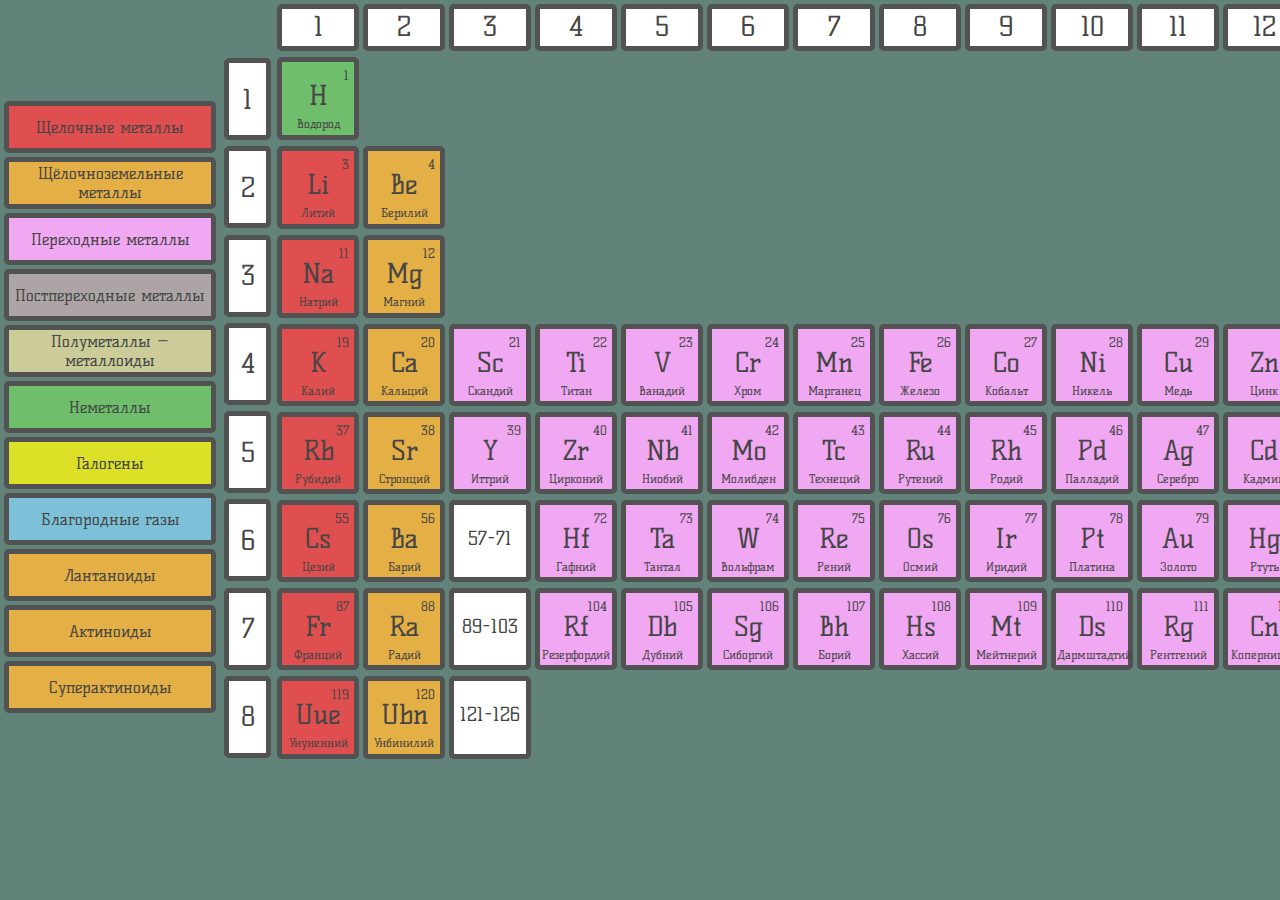
==== commit 79b3abfd: "step four" ====
--- a/index.html
+++ b/index.html
@@ -12,7 +12,22 @@
 
 <body>
 
+
+
     <div id="PerTab">
+        <div class="femly">
+            <div class="alk_met">Щелочные металлы</div>
+            <div class="ear_met">Щёлочноземельные металлы</div>
+            <div class="trans_met">Переходные металлы</div>
+            <div class="pt_met">Постпереходные металлы</div>
+            <div class="metalloid">Полуметаллы — металлоиды</div>
+            <div class="reac_nonmet">Неметаллы</div>
+            <div class="halogens">Галогены</div>
+            <div class="in_gas">Благородные газы</div>
+            <div class="ear_met">Лантаноиды</div>
+            <div class="ear_met">Актиноиды</div>
+            <div class="ear_met">Суперактиноиды</div>
+        </div>
         <div class="btn_gro">
             <div class="gro_numb">
                 <p class="sym">1</p>
@@ -96,28 +111,28 @@
             </div>
         </div>
         <div class="chem_elem">
-            <div class="per">
+            <div class="per ">
                 <div class="elem reac_nonmet">
                     <p class="number">1</p>
                     <p class="sym">H</p>
                     <p class="name">Водород</p>
                 </div>
-                <div class="elem skip"></div>
-                <div class="elem skip"></div>
-                <div class="elem skip"></div>
-                <div class="elem skip"></div>
-                <div class="elem skip"></div>
-                <div class="elem skip"></div>
-                <div class="elem skip"></div>
-                <div class="elem skip"></div>
-                <div class="elem skip"></div>
-                <div class="elem skip"></div>
-                <div class="elem skip"></div>
-                <div class="elem skip"></div>
-                <div class="elem skip"></div>
-                <div class="elem skip"></div>
-                <div class="elem skip"></div>
-                <div class="elem skip"></div>
+                <div class="skip"></div>
+                <div class="skip"></div>
+                <div class="skip"></div>
+                <div class="skip"></div>
+                <div class="skip"></div>
+                <div class="skip"></div>
+                <div class="skip"></div>
+                <div class="skip"></div>
+                <div class="skip"></div>
+                <div class="skip"></div>
+                <div class="skip"></div>
+                <div class="skip"></div>
+                <div class="skip"></div>
+                <div class="skip"></div>
+                <div class="skip"></div>
+                <div class="skip"></div>
                 <div class="elem in_gas">
                     <p class="number">2</p>
                     <p class="sym">He</p>
@@ -135,16 +150,16 @@
                     <p class="sym">Be</p>
                     <p class="name">Берилий</p>
                 </div>
-                <div class="elem skip"></div>
-                <div class="elem skip"></div>
-                <div class="elem skip"></div>
-                <div class="elem skip"></div>
-                <div class="elem skip"></div>
-                <div class="elem skip"></div>
-                <div class="elem skip"></div>
-                <div class="elem skip"></div>
-                <div class="elem skip"></div>
-                <div class="elem skip"></div>
+                <div class="skip"></div>
+                <div class="skip"></div>
+                <div class="skip"></div>
+                <div class="skip"></div>
+                <div class="skip"></div>
+                <div class="skip"></div>
+                <div class="skip"></div>
+                <div class="skip"></div>
+                <div class="skip"></div>
+                <div class="skip"></div>
                 <div class="elem metalloid">
                     <p class="number">5</p>
                     <p class="sym">B</p>
@@ -187,16 +202,16 @@
                     <p class="sym">Mg</p>
                     <p class="name">Магний</p>
                 </div>
-                <div class="elem skip"></div>
-                <div class="elem skip"></div>
-                <div class="elem skip"></div>
-                <div class="elem skip"></div>
-                <div class="elem skip"></div>
-                <div class="elem skip"></div>
-                <div class="elem skip"></div>
-                <div class="elem skip"></div>
-                <div class="elem skip"></div>
-                <div class="elem skip"></div>
+                <div class="skip"></div>
+                <div class="skip"></div>
+                <div class="skip"></div>
+                <div class="skip"></div>
+                <div class="skip"></div>
+                <div class="skip"></div>
+                <div class="skip"></div>
+                <div class="skip"></div>
+                <div class="skip"></div>
+                <div class="skip"></div>
                 <div class="elem pt_met">
                     <p class="number">13</p>
                     <p class="sym">Al</p>
@@ -607,29 +622,29 @@
                     <p class="sym_oid">121-126</p>
                     <p class="name"></p>
                 </div>
-                <div class="elem skip"></div>
-                <div class="elem skip"></div>
-                <div class="elem skip"></div>
-                <div class="elem skip"></div>
-                <div class="elem skip"></div>
-                <div class="elem skip"></div>
-                <div class="elem skip"></div>
-                <div class="elem skip"></div>
-                <div class="elem skip"></div>
-                <div class="elem skip"></div>
-                <div class="elem skip"></div>
-                <div class="elem skip"></div>
-                <div class="elem skip"></div>
-                <div class="elem skip"></div>
-                <div class="elem skip"></div>
+                <div class="skip"></div>
+                <div class="skip"></div>
+                <div class="skip"></div>
+                <div class="skip"></div>
+                <div class="skip"></div>
+                <div class="skip"></div>
+                <div class="skip"></div>
+                <div class="skip"></div>
+                <div class="skip"></div>
+                <div class="skip"></div>
+                <div class="skip"></div>
+                <div class="skip"></div>
+                <div class="skip"></div>
+                <div class="skip"></div>
+                <div class="skip"></div>
             </div>
         </div>
     </div>
 
-    <link rel="stylesheet" href="CSS/style.css">
-    <link rel="stylesheet" href="CSS/element.css">
+    <link rel="stylesheet" href="CSS/style.css"/>
+    <link rel="stylesheet" href="CSS/element.css"/>
+    <script src="https://yastatic.net/jquery/3.1.1/jquery.min.js"></script>
     <script src="script.js"></script>
-    <script src="https://yastatic.net/jquery/3.1.1/jquery.min.js"></script>
 </body>
 
 </html>--- a/CSS/style.css
+++ b/CSS/style.css
@@ -13,9 +13,7 @@
     width: 100%;
     height: 100%;
     display: grid;
-    grid-template-areas:
-    ". btn_gro ."
-    "btn_per chem_elem .";
+    grid-template-areas: ". . btn_gro ." "fem btn_per chem_elem .";
 }
 
 .elem * {
@@ -75,6 +73,7 @@
     width: 70px;
     height: 35px;
 }
+
 .per_numb {
     width: 35px;
     height: 70px;
@@ -83,11 +82,11 @@
     align-items: center;
 }
 
-.gro_numb, .per_numb, .elem {
+.gro_numb, .per_numb, .elem, .femly *{
     color: #454545;
     padding:1px;
     background: #fff;
-    margin: 2px 2px;
+    margin: 2px;
     border: 5px solid #515251;
     border-radius: 5px;
     text-align: center;
@@ -96,23 +95,32 @@
 .elem {
     display: grid;
     grid-template: 13px 38px 19px/10px 50px 10px;
-    grid-template-areas: 
-    ". number number"
-    "sym sym sym"
-    "name name name";
-}
-
-.in_gas {
-    background: #7dc1d8;
-}
-
-.reac_nonmet {
-    background: #6ebe6c;
+    grid-template-areas: ". number number" "sym sym sym" "name name name";
 }
 
 .elem:hover {
-    width: 74px;
-    height: 74px;
-    margin: 0;
+    margin: 1px;
     grid-template: 13px 40px 19px/10px 52px 10px;
+}
+
+.femly {
+    grid-area: fem;
+    padding: 2px;
+    display: flex;
+    justify-content: center;
+    align-items: flex-end;
+    flex-direction: column;
+}
+
+.femly *{
+    display: flex;
+    justify-content: center;
+    align-items: center;
+    width: 200px;
+    height: 40px;
+    margin: 2px;
+}
+
+.femly *:hover{
+    cursor: pointer;
 }--- a/CSS/element.css
+++ b/CSS/element.css
@@ -31,5 +31,10 @@
 } 
 
 .skip {
-    background: #130f3f;
+    width: 70px;
+    height: 71px;
+    background: 0%;
+    border: solid #00000000 5px;
+    padding: 1px;
+    margin: 2px;
 }